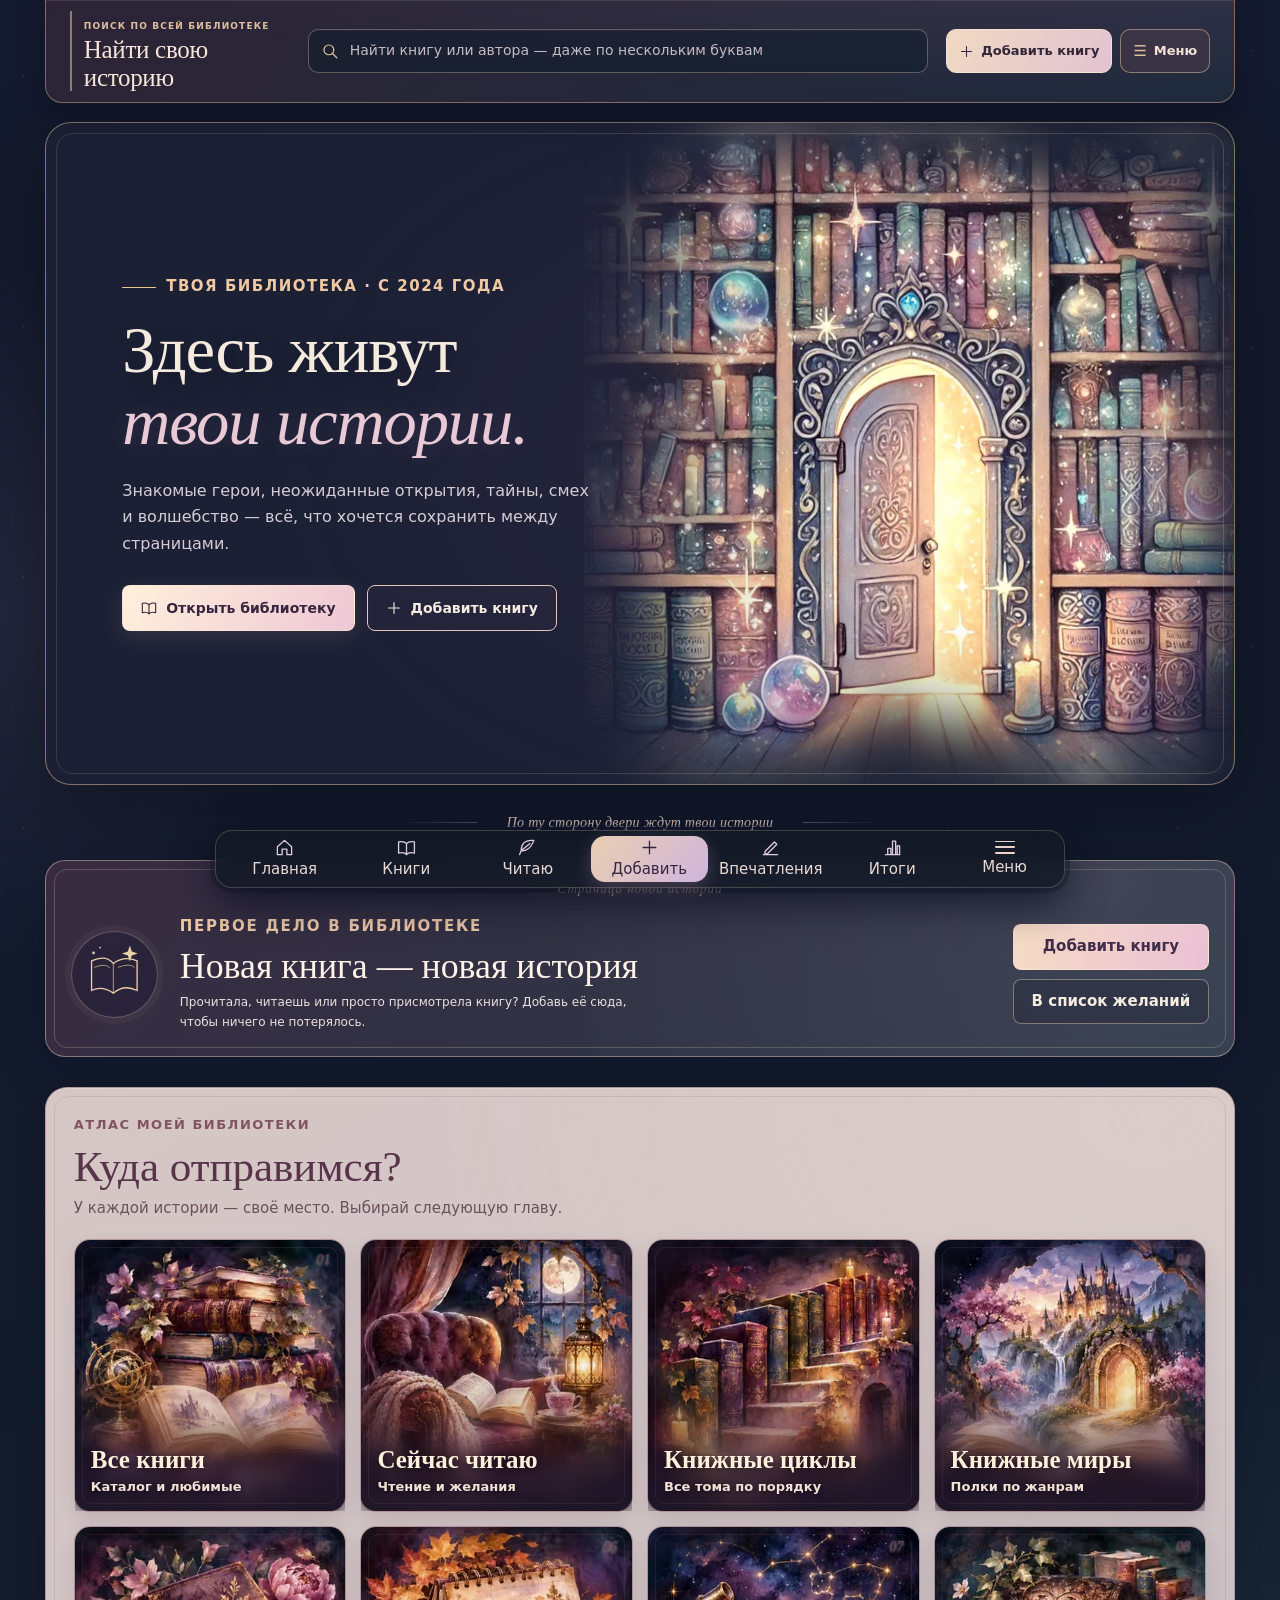
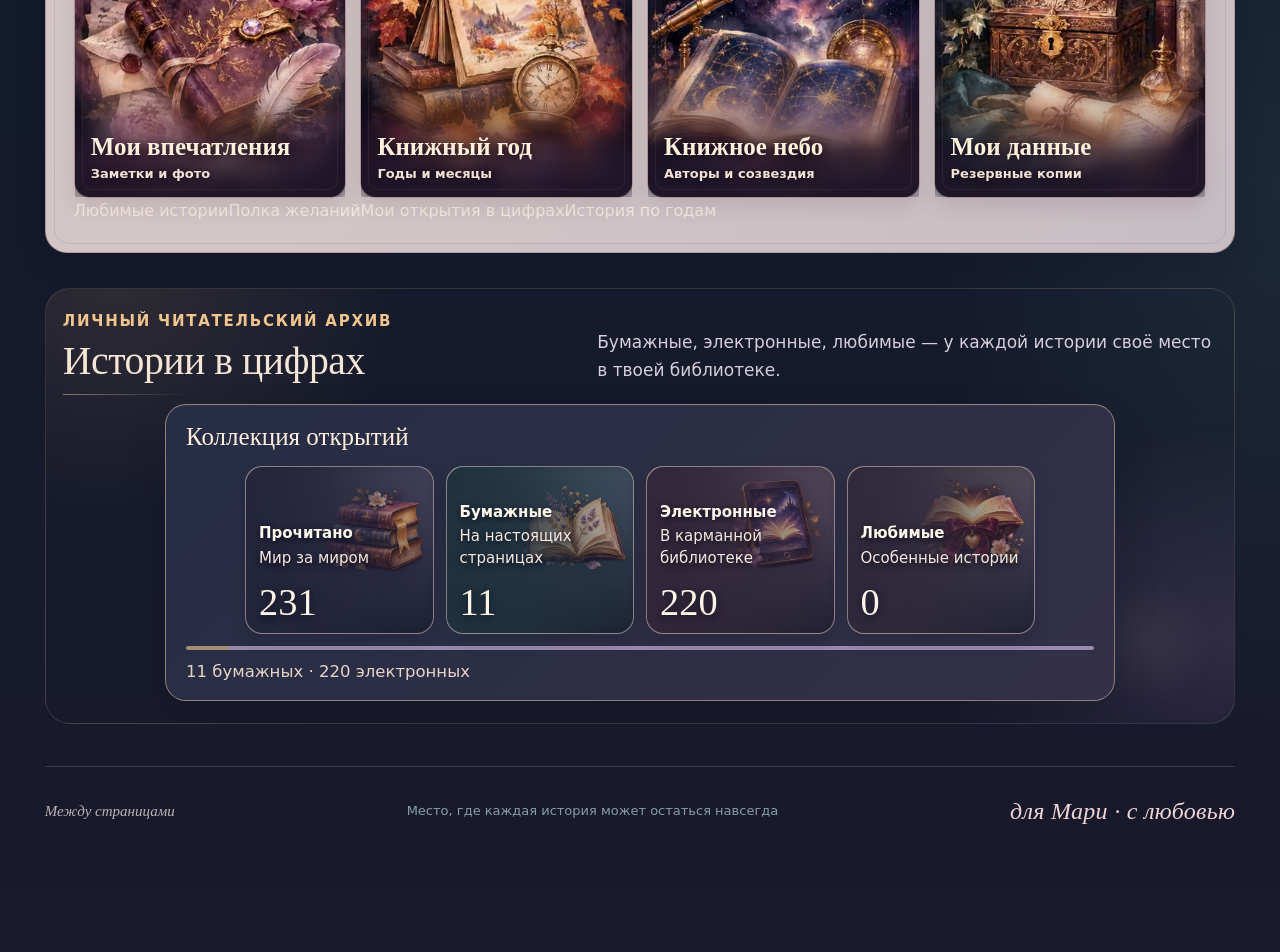
==== index.html @ b2fd06df "Prevent desktop clipping of fox illustration; preserve mobile layout" ====
<!DOCTYPE html>

<html lang="ru">
<head>
<meta charset="utf-8"/><meta content="width=device-width,initial-scale=1,viewport-fit=cover" name="viewport"/><meta content="#111827" name="theme-color"/><meta content="Между страницами — личная книжная библиотека Мари" name="description"/><title>Между страницами · Личная библиотека Мари</title>
<style>
:root{color-scheme:dark;--night:#101725;--night2:#151e2c;--ink:#202d3e;--ink2:#273549;--ink3:#314055;--gold:#d9b78b;--gold-soft:#ab9178;--lav:#dec7df;--rose:#d6afb8;--sage:#b7cec4;--paper:#efe5d9;--paper2:#dcd0c7;--text:#f4eadf;--sub:#c2bec8;--muted:#a3adb9;--edge:rgba(224,203,181,.18);--border:rgba(235,201,159,.29);--display:Georgia,'Times New Roman',serif;--sans:system-ui,-apple-system,'Segoe UI',Arial,sans-serif;--radius:18px}
*{box-sizing:border-box}html{scroll-behavior:smooth}body{margin:0;background:var(--night);color:var(--text);font-family:var(--sans);font-size:14px;line-height:1.5;-webkit-font-smoothing:antialiased}body:before{content:'';position:fixed;inset:0;z-index:-1;pointer-events:none;background:radial-gradient(ellipse 75% 35% at 90% 0%,rgba(126,105,141,.16),transparent 85%),radial-gradient(ellipse 45% 40% at 0% 65%,rgba(74,118,119,.095),transparent 75%);opacity:.9}button,input,select,textarea{font:inherit}button{cursor:pointer}button:disabled{cursor:not-allowed;opacity:.45}a{color:inherit;text-decoration:none}a:focus-visible,button:focus-visible,input:focus-visible,textarea:focus-visible,select:focus-visible{outline:2px solid #eed3a7;outline-offset:3px}h1,h2,h3,p{margin:0}img{max-width:100%}svg{display:block}main,section{scroll-margin-top:24px} .hidden,[hidden]{display:none!important} .sr-only{position:absolute;width:1px;height:1px;padding:0;margin:-1px;overflow:hidden;clip:rect(0,0,0,0);white-space:nowrap;border:0}
.icon{width:19px;height:19px;fill:none;stroke:currentColor;stroke-width:1.65;stroke-linecap:round;stroke-linejoin:round;flex:none}.icon.sm{width:16px;height:16px}.icon.big{width:25px;height:25px}
.site-layout{display:grid;grid-template-columns:244px minmax(0,1fr);max-width:1850px;min-height:100vh;margin:0 auto}.sidebar{height:100vh;position:sticky;top:0;background:linear-gradient(180deg,#121a29,#101a27 72%,#172634);padding:27px 18px 22px;border-right:1px solid rgba(223,191,146,.16);display:flex;flex-direction:column;z-index:10}.brand{display:flex;align-items:center;gap:12px;margin:4px 3px 32px}.brand-seal{width:51px;height:51px;border:1px solid #c5a77e;border-radius:50%;display:grid;place-items:center;box-shadow:0 0 0 5px rgba(216,181,143,.055),0 0 22px rgba(216,181,143,.07);color:#e1c597;font:28px var(--display);flex:none}.brand strong{font:normal 21px/1.05 var(--display);display:block;color:var(--paper)}.brand small{display:block;letter-spacing:2px;font-size:9px;color:var(--gold);text-transform:uppercase;margin-top:6px}.side-small{color:#8f9cab;font-size:9px;letter-spacing:2px;text-transform:uppercase;margin:0 13px 12px}.side-menu{display:grid;gap:5px}.side-menu a,.side-menu button{display:flex;align-items:center;gap:13px;padding:12px 12px;border-radius:10px;color:#b9c3cf;font-size:12px;background:transparent;border:1px solid transparent;text-align:left;width:100%;transition:background .18s}.side-menu a:hover,.side-menu button:hover{color:var(--text);background:rgba(224,195,154,.06)}.side-menu a.active{color:#e4c8df;background:rgba(207,175,211,.105);border-color:rgba(213,188,206,.18);box-shadow:inset 2px 0 0 #d9b2db}.side-menu .icon{width:17px;height:17px}.side-line{height:1px;background:var(--edge);margin:18px 11px}.side-vignette{margin-top:auto;position:relative;padding:20px 15px 22px;border:1px solid rgba(218,188,154,.27);border-radius:12px;background:radial-gradient(circle at 90% 5%,rgba(158,124,183,.13),transparent 64%),rgba(210,177,151,.035)}.side-vignette:before{content:'✦  ·  ✧';position:absolute;top:10px;right:15px;color:var(--gold-soft);font-size:11px}.side-vignette p{font:italic 18px/1.45 var(--display);margin:30px 0 10px;color:#ebdbc8}.side-vignette small{font-size:10px;color:#adb8c5}.side-foot{text-align:center;color:#7e91a5;font-size:9px;margin-top:16px}
.page{min-width:0;width:100%;max-width:1630px;margin:0 auto;padding:0 clamp(22px,3.4vw,58px) 85px}.topline{min-height:80px;display:flex;align-items:center;justify-content:space-between;gap:14px}.topline-left{font:italic 13px var(--display);color:#cbbdca}.topline-left span{color:var(--gold);margin:0 10px}.topline-right{display:flex;align-items:center;gap:12px}.top-label{border:1px solid var(--border);border-radius:99px;padding:8px 14px;color:#d5bd9f;font-size:10px;letter-spacing:.2px}.round-mark{width:37px;height:37px;border-radius:50%;display:grid;place-items:center;border:1px solid var(--gold-soft);color:var(--paper);background:linear-gradient(120deg,#4d4964,#40556a);font:20px var(--display)}
/* Hero: the illustrated door is the centerpiece of an old book frontispiece */
.hero{min-height:548px;position:relative;isolation:isolate;overflow:hidden;border-radius:14px;background:radial-gradient(ellipse at 85% 45%,#41374b 0,transparent 48%),linear-gradient(120deg,#1c2a3a 0%,#1d2837 54%,#2c2b3d 100%);border:1px solid rgba(220,183,140,.54);box-shadow:0 32px 76px rgba(0,0,0,.22)}.hero:before{content:'';position:absolute;inset:10px;border:1px solid rgba(232,204,171,.19);border-radius:7px;pointer-events:none;z-index:5}.hero:after{content:'';position:absolute;inset:0;opacity:.38;pointer-events:none;z-index:2;background-image:radial-gradient(circle at 10% 20%,#f5cfa2 1px,transparent 1.7px),radial-gradient(circle at 60% 65%,#e4d0f3 .8px,transparent 1.7px),radial-gradient(circle at 90% 11%,#dfbd88 1px,transparent 2px);background-size:271px 230px,345px 260px,239px 210px}.hero-art{position:absolute;z-index:1;right:-4%;top:-7%;height:118%;width:66%;object-fit:contain;object-position:center;filter:saturate(.76) contrast(1.04) brightness(.84);-webkit-mask-image:linear-gradient(90deg,transparent,rgba(0,0,0,.18) 12%,#000 40%),linear-gradient(0deg,transparent 0%,#000 13%,#000 92%,transparent 100%);mask-image:radial-gradient(ellipse 70% 72% at 58% 50%,#000 49%,rgba(0,0,0,.86) 71%,transparent 98%)}.hero-shade{position:absolute;z-index:1;inset:0;background:linear-gradient(90deg,#1d2939 0%,rgba(27,37,52,.98) 33%,rgba(25,34,50,.60) 54%,rgba(22,27,41,.02) 84%);pointer-events:none}.hero-corner{position:absolute;z-index:6;color:#d4b88e;font:23px var(--display)}.hero-corner.lt{left:20px;top:19px}.hero-corner.lb{left:21px;bottom:18px}.hero-corner.rt{right:21px;top:18px}.hero-corner.rb{right:21px;bottom:18px}.hero-copy{position:relative;z-index:4;width:min(58%,640px);padding:clamp(60px,6vw,94px) 18px 64px clamp(36px,5vw,81px)}.overline{display:flex;align-items:center;gap:10px;color:#e1c19a;font-size:10px;text-transform:uppercase;letter-spacing:2.1px;font-weight:650}.overline:before{content:'';height:1px;width:34px;background:var(--gold)}.hero h1{font:normal clamp(49px,5.3vw,81px)/1.05 var(--display);letter-spacing:-2px;color:#f5eade;margin:25px 0}.hero h1 em{font-style:italic;color:#ebd0dd}.hero p{font:normal 14px/1.83 var(--sans);color:#d3cdd0;max-width:465px;margin-bottom:28px}.hero-actions{display:flex;gap:10px;align-items:center;flex-wrap:wrap}.btn{border:1px solid transparent;border-radius:8px;padding:12px 18px;display:inline-flex;align-items:center;justify-content:center;gap:9px;min-height:44px;font-size:12px;font-weight:650;transition:transform .18s,background .18s;white-space:nowrap}.btn:hover{transform:translateY(-2px)}.btn.primary{color:#2a2631;background:linear-gradient(130deg,#f1e0d2,#dfc3d6);border-color:rgba(255,233,214,.5)}.btn.ghost{color:var(--paper);border-color:rgba(235,208,179,.38);background:rgba(5,13,27,.1)}.btn.tonal{color:#e6d2e6;background:#3b354c;border-color:rgba(232,203,226,.16)}.btn.small{min-height:36px;padding:8px 12px;font-size:11px}.hero-caption{position:absolute;z-index:4;bottom:34px;right:36px;color:#f4d8b9;text-shadow:0 1px 5px #0f1325;font:italic 13px var(--display);letter-spacing:.2px;display:flex;align-items:center;gap:10px}.hero-caption:before,.hero-caption:after{content:'✧';font-size:14px;color:#f0c98e}
/* chapters */
.chapter-thread{display:flex;align-items:center;justify-content:center;gap:15px;color:#bda8ac;font:italic 13px var(--display);margin:31px 0 29px;letter-spacing:.25px}.chapter-thread:before,.chapter-thread:after{content:'';height:1px;max-width:160px;flex:1;background:linear-gradient(90deg,transparent,rgba(223,188,153,.44))}.chapter-thread:after{transform:rotate(180deg)}.chapter-thread b{font:normal 13px var(--display);color:#d6b686}
.search-wrap{position:relative;z-index:8}.search-shell{display:flex;align-items:center;gap:13px;min-height:67px;padding:0 20px;background:linear-gradient(140deg,#263448,#1e2b3c);border:1px solid rgba(226,193,160,.29);border-radius:12px;box-shadow:inset 0 1px rgba(244,225,208,.045),0 11px 32px rgba(4,10,18,.11)}.search-shell .icon{color:#dfc3d7;width:22px;height:22px}.search-shell input{flex:1;min-width:0;border:0;outline:0;background:none;color:var(--text);font-size:14px}.search-shell input::placeholder{color:#b1bac6}.search-shell kbd{font:10px var(--sans);padding:5px 9px;border:1px solid rgba(222,206,191,.22);color:#bbaebd;border-radius:6px}.search-results{display:none;position:absolute;left:0;right:0;top:calc(100% + 7px);padding:11px;background:#293648;border:1px solid #786d78;border-radius:12px;box-shadow:0 20px 45px #060c17aa;max-height:335px;overflow:auto}.search-results.show{display:block}.search-line{border:0;background:none;width:100%;padding:12px;text-align:left;display:flex;align-items:center;gap:12px;color:var(--text);border-radius:8px}.search-line:hover{background:#3c495a}.search-line strong{font-size:13px}.search-line small{font-size:11px;color:#b6bfce}.search-foot{display:flex;flex-wrap:wrap;gap:5px;margin:5px;border-top:1px solid var(--edge);padding-top:10px}.search-foot button{border:0;background:rgba(223,193,219,.10);color:#e5cbde;border-radius:8px;padding:9px 13px;font-size:12px}
.section{margin-top:61px}.section-head{display:flex;justify-content:space-between;align-items:end;gap:18px;margin-bottom:22px}.kicker{font-size:10px;letter-spacing:2.0px;color:#d7b991;text-transform:uppercase;font-weight:650;margin-bottom:8px}.section-title{font:normal clamp(29px,3vw,42px)/1.1 var(--display);letter-spacing:-.35px;color:var(--paper)}.section-description{font-size:12px;line-height:1.65;color:#aebcca;max-width:380px}.mini-link{display:inline-flex;align-items:center;gap:7px;background:transparent;border:0;color:#dcc1dc;font-size:12px;padding:6px;text-decoration:underline;text-underline-offset:5px;text-decoration-color:rgba(219,186,209,.3)}
/* linked worlds as premium illustrated shelf cards */
.world-grid{display:grid;grid-template-columns:repeat(4,minmax(0,1fr));gap:13px}.world{position:relative;isolation:isolate;text-align:left;min-height:235px;border-radius:9px;padding:18px 18px 20px;overflow:hidden;border:1px solid rgba(231,207,185,.32);color:var(--paper);background:var(--ink2);transition:transform .2s,border-color .2s}.world:hover{transform:translateY(-5px);border-color:rgba(245,215,179,.65)}.world:before{content:'';position:absolute;inset:7px;border:1px solid rgba(241,214,182,.19);border-radius:5px;pointer-events:none}.world:after{content:'';position:absolute;inset:0;z-index:-1;background:radial-gradient(ellipse at 65% 5%,rgba(241,213,199,.12),transparent 61%),radial-gradient(ellipse at 90% 105%,rgba(4,13,29,.56),transparent 72%)}.world.school{background:linear-gradient(150deg,#5a4c62,#3d485c)}.world.mystery{background:linear-gradient(150deg,#30495a,#253648)}.world.adventure{background:linear-gradient(150deg,#365b58,#294847)}.world.fantasy{background:linear-gradient(150deg,#57445f,#41405a)}.world-number{font:italic 13px var(--display);color:#e6cda8}.world-engraving{position:absolute;right:16px;top:40px;color:rgba(240,218,195,.33);width:93px;height:111px}.world-engraving svg{width:100%;height:100%;stroke:currentColor;fill:none;stroke-width:1.2;stroke-linecap:round}.world-text{position:absolute;left:19px;right:17px;bottom:20px}.world-text small{font-size:9px;color:#d6cabd;letter-spacing:1.1px;text-transform:uppercase}.world-text h3{font:normal 24px/1.06 var(--display);margin:8px 0 8px}.world-text p{font-size:11px;color:#e1d6d1;line-height:1.45}
/* Reading + library loans */
.read-grid{display:grid;grid-template-columns:minmax(0,1.2fr) minmax(310px,.8fr);gap:18px;align-items:stretch}.ornate-panel{background:linear-gradient(145deg,#202f40,#1c293a);border:1px solid rgba(220,193,159,.29);border-radius:13px;position:relative;overflow:hidden}.ornate-panel:before{content:'';position:absolute;inset:9px;border:1px solid rgba(231,206,177,.10);border-radius:7px;pointer-events:none}.read-panel{min-height:326px;padding:29px;display:flex;flex-direction:column}.panel-heading{position:relative;z-index:1;font:normal 26px var(--display)}.subline{font-size:11px;color:#aab9c9;margin-top:6px}.current-card{display:flex;gap:23px;align-items:center;margin-top:25px;min-height:185px;position:relative;z-index:1}.current-card .cover{width:132px;height:191px}.current-info{flex:1;min-width:0}.current-info .label{color:var(--gold);font-size:10px;letter-spacing:1.2px;text-transform:uppercase}.current-info h3{font:normal 29px/1.14 var(--display);margin:9px 0 7px}.current-info .author{color:#b7c1cc;font-size:12px}.current-info .quote{font:italic 14px/1.4 var(--display);color:#dcc6d1;margin:19px 0}.status-chips{display:flex;gap:8px;flex-wrap:wrap;margin:12px 0}.chip{font-size:10px;padding:6px 9px;border:1px solid rgba(226,210,197,.18);border-radius:40px;color:#c9d0dc}.current-bottom{display:flex;gap:9px;flex-wrap:wrap;margin-top:15px}.loan-panel{padding:28px 23px 20px}.loans-inner{display:grid;gap:11px;margin:20px 0 15px}.loan{border:1px solid rgba(226,208,181,.15);border-radius:9px;padding:11px 12px;display:flex;gap:10px;align-items:center;background:#16243795}.loan .cover{width:42px;height:61px;min-width:42px}.loan-info{flex:1;min-width:0}.loan-info strong{display:block;font-size:12px;white-space:nowrap;overflow:hidden;text-overflow:ellipsis}.loan-info small{display:block;font-size:10px;color:#aeb9c9;margin-top:2px}.loan-info .due{color:#e7c19c;margin-top:7px;font-size:10px}.loan-info .due.urgent{color:#ffb8ac}.loan-empty{color:#bdc5ce;font-size:12px;padding:18px 0}.loan-actions{display:flex;gap:8px;flex-wrap:wrap}.hint{font-size:10px;color:#9eabb7;margin-top:9px;line-height:1.5}
/* Bookshelf */
.shelf-tools{display:flex;align-items:center;justify-content:space-between;gap:10px;margin:19px 0;flex-wrap:wrap}.filters{display:flex;align-items:center;gap:7px;flex-wrap:wrap}.filter{display:inline-flex;gap:6px;align-items:center;border:1px solid rgba(218,197,184,.19);background:#273549;color:#c6c5d1;border-radius:90px;min-height:34px;padding:8px 15px;font-size:11px}.filter.active{background:#ead8db;color:#2d2b3d;border-color:#ead8db;font-weight:700}.sort-select{border:1px solid rgba(218,197,184,.19);background:#273549;color:var(--text);border-radius:7px;padding:9px 11px;font-size:11px}.book-grid{display:grid;grid-template-columns:repeat(5,minmax(0,1fr));gap:15px;padding:0 0 21px;position:relative}.book-grid:after{content:'';position:absolute;bottom:8px;left:6px;right:6px;height:8px;border-radius:2px;background:linear-gradient(180deg,#766353,#3d3640);box-shadow:0 10px 15px #050b1766;opacity:.65}.book{position:relative;min-width:0;padding:17px 12px 16px;border-radius:9px;border:1px solid rgba(220,198,169,.20);background:linear-gradient(160deg,#233145,#1b2a3b);display:flex;flex-direction:column}.book-figure{display:flex;justify-content:center;position:relative;margin-bottom:15px}.book-figure button.book-open{background:none;border:0;padding:0;display:block}.cover{height:171px;width:116px;min-width:0;flex-shrink:0;display:flex;flex-direction:column;justify-content:space-between;text-align:center;align-items:center;position:relative;padding:14px 13px 13px;overflow:hidden;isolation:isolate;border-radius:3px 8px 6px 3px;color:#fff1dc;box-shadow:7px 10px 13px #030a15aa,inset 5px 0 3px #fff2,inset -11px 0 15px #0003;border:1px solid #f0dac144}.cover:before{content:'';position:absolute;inset:9px;border:1px solid rgba(246,224,177,.38);z-index:-1;border-radius:2px}.cover:after{content:'';position:absolute;inset:0 0 0 10px;border-left:1px solid rgba(244,223,188,.29);z-index:-1}.cover.sage{background:linear-gradient(150deg,#43645b,#7b9892,#34555b)}.cover.violet{background:linear-gradient(155deg,#575471,#907d9c,#434964)}.cover.rose{background:linear-gradient(150deg,#714e62,#b18a83,#67566d)}.cover.blue{background:linear-gradient(155deg,#36556d,#658ba6,#343e65)}.cover.gold{background:linear-gradient(150deg,#6c6058,#b79a79,#65536a)}.cover.teal{background:linear-gradient(155deg,#28636a,#66949a,#365067)}.cover.ash{background:linear-gradient(155deg,#4c5665,#86909d,#48465f)}.cover .cover-author{font:8px/1.25 var(--sans);text-transform:uppercase;letter-spacing:.5px;opacity:.86;word-break:break-word}.cover .cover-sym{font:37px/1 var(--display);text-shadow:0 0 10px #fbeac940}.cover .cover-title{font:normal 13px/1.08 var(--display);word-break:break-word;max-height:52px;overflow:hidden}.book-title{border:0;background:none;padding:0;text-align:left;font:normal 15px/1.23 var(--display);color:var(--paper);min-height:37px;display:block;cursor:pointer}.book-author{color:#aebcca;font-size:11px;line-height:1.35;margin:4px 0 13px;min-height:29px}.book-bottom{margin-top:auto;display:flex;gap:6px;align-items:center;justify-content:space-between}.book-tag{font-size:9px;color:#d9c4bc;background:rgba(232,202,184,.07);border-radius:6px;padding:5px 7px}.heart{width:32px;height:32px;position:absolute;top:-5px;right:1px;border-radius:50%;border:1px solid rgba(242,206,210,.25);background:#1d2c40d9;color:#bcb7c5;display:grid;place-items:center}.heart.on{color:#e6aebd;background:#413545}.heart.on svg{fill:currentColor}.book-empty{border:1px dashed rgba(220,190,166,.29);background:#1b293c;padding:24px;border-radius:12px;text-align:center;color:#bcc6d1}.book-empty h3{font:normal 25px var(--display);margin-bottom:9px}
/* keepsake page: illustration always on warm paper for cohesion */
.keepers{display:grid;grid-template-columns:minmax(0,1.4fr) minmax(260px,.85fr);gap:18px}.memory-page{min-height:360px;display:grid;grid-template-columns:minmax(0,1fr) minmax(180px,.8fr);position:relative;overflow:hidden;padding:37px 18px 33px 38px;background:linear-gradient(135deg,#f1e9df,#e9dde1);color:#3c4258;border:1px solid #e8d1c5;border-radius:12px;align-items:center}.memory-page:before{content:'';position:absolute;inset:9px;border:1px solid rgba(123,103,107,.21);border-radius:5px;pointer-events:none}.memory-page:after{content:'❦';position:absolute;right:17px;top:9px;font:31px var(--display);color:#947d8f}.memory-copy{position:relative;z-index:1}.memory-page .kicker{color:#9d7e80}.memory-page h2{font:normal clamp(27px,2.5vw,38px)/1.1 var(--display);margin:9px 0 20px}.memory-page blockquote{font:italic 22px/1.4 var(--display);margin:0 0 17px;color:#60516b}.memory-page p{font-size:12px;line-height:1.67;color:#5c6274;max-width:345px;margin-bottom:22px}.memory-img{width:100%;max-width:390px;position:relative;filter:saturate(.93);mix-blend-mode:multiply;-webkit-mask-image:radial-gradient(ellipse at 50% 53%,black 57%,transparent 79%);mask-image:radial-gradient(ellipse at 50% 53%,black 57%,transparent 79%)}.paper-btn{color:#67536b;border:0;border-bottom:1px solid rgba(119,87,117,.55);background:none;font-weight:650;font-size:12px;padding:0 0 5px}.star-map{position:relative;isolation:isolate;overflow:hidden;border-radius:12px;border:1px solid rgba(229,191,146,.31);background:radial-gradient(ellipse at 58% 55%,rgba(115,98,159,.23),transparent 62%),linear-gradient(150deg,#28314c,#18253a);padding:31px 27px;min-height:360px}.star-map:before{content:'';inset:9px;border:1px solid rgba(223,195,160,.14);position:absolute;pointer-events:none;border-radius:6px}.star-map h2{font:normal 28px/1.1 var(--display);max-width:180px;margin-bottom:13px}.star-map p{color:#bac4d3;font-size:12px;line-height:1.65;max-width:175px}.star-map button{margin-top:15px}.constellation-svg{position:absolute;right:-16px;bottom:-24px;width:91%;height:83%;opacity:.92;z-index:-1}.constellation-svg path{fill:none;stroke:#d9c6b8;stroke-width:.7;opacity:.55}.constellation-svg circle{fill:#e9d3bb;filter:drop-shadow(0 0 4px #f9d2ab)}
/* Favorite collections */
.loved{display:grid;grid-template-columns:1fr 1fr;gap:18px}.loved-card,.random-card{min-height:185px;padding:31px;position:relative;overflow:hidden;border:1px solid rgba(225,196,162,.26);border-radius:12px;background:linear-gradient(120deg,#2d3045,#253348)}.loved-card:after{content:'♡';font:190px/.8 var(--display);position:absolute;right:15px;top:0;color:rgba(219,175,190,.11);pointer-events:none}.random-card{background:linear-gradient(120deg,#253d43,#263149)}.random-card:after{content:'✧';font:165px var(--display);position:absolute;top:-37px;right:28px;color:rgba(208,190,150,.11);pointer-events:none}.loved h3{font:normal 27px var(--display);margin:9px 0}.loved p{font-size:12px;color:#b7c4d1;max-width:320px;line-height:1.7;margin:0 0 20px;position:relative;z-index:1}.loved button{position:relative;z-index:2}
/* Timeline and statistics */
.history-grid{display:grid;grid-template-columns:minmax(0,1.18fr) minmax(320px,.82fr);gap:18px}.timeline,.stats-panel{padding:27px;background:linear-gradient(145deg,#1e2d40,#1b2939);border-radius:12px;border:1px solid var(--edge);position:relative}.timeline:before,.stats-panel:before{content:'';position:absolute;inset:9px;border:1px solid rgba(223,204,179,.085);border-radius:6px;pointer-events:none}.timeline h3,.stats-panel h3{font:normal 25px var(--display);margin-bottom:18px}.history-items{display:grid;gap:15px;padding:0 4px 2px 16px;border-left:1px solid rgba(222,186,153,.31);margin-left:8px}.history-item{position:relative;display:flex;justify-content:space-between;align-items:center;gap:10px}.history-item:before{content:'';position:absolute;left:-22px;top:9px;height:11px;width:11px;border-radius:50%;border:2px solid var(--gold);background:#243348}.history-item strong{font-size:12px;font-weight:600}.history-item small{color:#aab7c5;font-size:11px}.history-item .year-count{font:italic 19px var(--display);color:#dbc8da}.stat-bubbles{display:grid;grid-template-columns:repeat(2,minmax(0,1fr));gap:9px}.stat-item{border-radius:9px;background:rgba(197,187,189,.045);border:1px solid rgba(222,192,178,.13);padding:14px;min-height:95px}.stat-item span{display:block;color:#bac5d2;font-size:11px;line-height:1.3}.stat-item strong{display:block;color:var(--paper);font:normal 31px var(--display);margin:6px 0}.stack{display:flex;height:10px;overflow:hidden;border-radius:10px;background:#334255;margin:19px 0 9px}.stack .paper{background:#d8b88c}.stack .digital{background:#c7b0da}.stat-desc{color:#aab6c3;font-size:11px;line-height:1.65}.exclude-note{margin-top:16px;display:flex;align-items:start;gap:10px;color:#b4bdc6;font-size:11px;line-height:1.55}
/* year-end and safety */
.year-banner{display:flex;justify-content:space-between;align-items:center;gap:25px;position:relative;overflow:hidden;border:1px solid rgba(220,195,163,.27);border-radius:12px;background:linear-gradient(115deg,#3a3853,#223a46);min-height:190px;padding:30px 40px}.year-banner:before{content:'✦    ✧   ✦';font:100px var(--display);position:absolute;right:20px;top:10px;color:rgba(237,206,169,.095);white-space:nowrap}.year-banner h2{font:normal 34px var(--display);margin:7px 0 10px}.year-banner p{font-size:12px;line-height:1.7;max-width:480px;color:#cdd1d7}.year-banner .btn{flex:none;z-index:1}.safety-bar{display:flex;align-items:center;justify-content:space-between;gap:16px;flex-wrap:wrap;margin-top:50px;padding:23px 26px;border-radius:11px;border:1px solid rgba(220,197,169,.22);background:#1c2938}.safety-bar h3{font:normal 21px var(--display);margin-bottom:5px}.safety-bar p{font-size:11px;color:#adb7c4;max-width:530px;line-height:1.6}.safety-actions{display:flex;gap:8px;flex-wrap:wrap}.foot{display:flex;align-items:center;justify-content:space-between;gap:10px;color:#899cab;margin-top:26px;font-size:10px}.foot span{font:italic 15px var(--display);color:#bdb0b4}
/* Modal and alerts */
.modal-screen{position:fixed;z-index:200;inset:0;background:rgba(6,10,18,.78);backdrop-filter:blur(9px);display:none;place-items:center;padding:20px}.modal-screen.open{display:grid}.modal{width:min(100%,640px);max-height:min(90vh,900px);overflow:auto;background:#1c2b3b;border-radius:15px;border:1px solid rgba(219,184,161,.47);box-shadow:0 30px 80px #000a;padding:26px;position:relative}.modal:before{content:'';position:absolute;inset:7px;border:1px solid rgba(227,200,170,.09);pointer-events:none;border-radius:10px}.modal-head{display:flex;justify-content:space-between;align-items:start;gap:12px;margin-bottom:19px}.modal-head h2{font:normal 29px/1.16 var(--display)}.close{background:transparent;color:var(--text);border:1px solid var(--edge);border-radius:50%;width:34px;height:34px;display:grid;place-items:center;flex:none}.fields{display:grid;grid-template-columns:1fr 1fr;gap:14px}.field{display:flex;flex-direction:column;gap:7px;min-width:0}.field.wide{grid-column:1/-1}.field label{color:#d7c8cd;font-size:11px;font-weight:650}.field input,.field select,.field textarea{width:100%;min-width:0;color:var(--text);background:#101e2e;border:1px solid rgba(227,209,186,.24);border-radius:8px;padding:11px 12px;font-size:13px;outline:none}.field textarea{min-height:105px;resize:vertical}.field input::placeholder,.field textarea::placeholder{color:#91a0b1}.field select option{background:#1c2b3b}.field input:focus,.field textarea:focus,.field select:focus{border-color:#e5c9aa}.checkline{display:flex;gap:10px;align-items:center;color:#e2d3d2;font-size:12px}.checkline input{accent-color:#d8bed7;width:16px;height:16px}.modal-actions{margin-top:22px;display:flex;flex-wrap:wrap;align-items:center;justify-content:flex-end;gap:8px}.modal-note{margin-top:10px;color:#9eaebc;font-size:11px;line-height:1.55}.detail-head{display:flex;gap:20px;align-items:center;margin:10px 0 20px}.detail-head .cover{width:112px;height:160px}.detail-head h2{font:normal 30px/1.15 var(--display)}.detail-head p{color:#bac5d0;font-size:12px;margin-top:8px}.detail-block{border-top:1px solid var(--edge);padding:16px 0}.detail-block h3{font:normal 20px var(--display);margin-bottom:12px}.note-entry{padding:12px;border:1px solid var(--edge);border-radius:8px;margin-bottom:10px}.note-entry time{display:block;color:#d8b58b;font-size:10px;margin-bottom:6px}.note-entry p{white-space:pre-wrap;color:#ebdddf;font-size:13px;line-height:1.62}.note-entry img{display:block;max-height:280px;width:auto;max-width:100%;object-fit:contain;border-radius:6px;margin-top:12px}.file-drop{padding:12px;border:1px dashed rgba(213,182,161,.4);border-radius:8px;background:#182638}.detail-controls{display:flex;gap:8px;flex-wrap:wrap}.detail-controls .btn{font-size:11px}.loan-form{margin-top:9px;padding:14px;border:1px solid var(--edge);border-radius:8px;background:#172638}.demo-ribbon{font-size:11px;color:#c3a9b6;background:#392e41;border:1px solid rgba(234,199,208,.2);border-radius:8px;padding:10px 12px;margin:12px 0}.toast{position:fixed;z-index:300;bottom:26px;right:26px;background:#304354;border:1px solid #9e9386;border-radius:10px;max-width:min(420px,calc(100vw - 36px));padding:14px 19px;box-shadow:0 20px 40px #070e1a99;color:#fff5e8;font-size:13px;display:none}.toast.show{display:block}.mobilebar{display:none}
@media(min-width:1600px){.hero{min-height:598px}.hero-art{right:-2%;width:62%}.world{min-height:255px}}
@media(max-width:1300px){.site-layout{grid-template-columns:216px minmax(0,1fr)}.page{padding-left:28px;padding-right:28px}.hero{min-height:475px}.hero-copy{padding-left:44px}.hero h1{font-size:clamp(48px,5vw,66px)}.world-text h3{font-size:21px}.world{min-height:215px}.read-grid{grid-template-columns:minmax(0,1fr) minmax(290px,.82fr)}.book-grid{grid-template-columns:repeat(4,minmax(0,1fr))}.keepers{grid-template-columns:1.15fr .85fr}.memory-page{padding-left:27px;grid-template-columns:1.1fr .75fr}}
@media(max-width:1020px){.site-layout{grid-template-columns:1fr}.sidebar{display:none}.page{max-width:850px}.hero-copy{width:59%}.hero-art{width:72%;right:-10%}.world-grid{grid-template-columns:repeat(2,minmax(0,1fr))}.world{min-height:220px}.read-grid,.history-grid,.keepers{grid-template-columns:1fr}.book-grid{grid-template-columns:repeat(4,minmax(0,1fr))}.star-map{min-height:295px}.constellation-svg{width:55%;height:130%;bottom:-32%}.mobilebar{position:fixed;bottom:0;left:0;right:0;z-index:90;display:flex;align-items:center;justify-content:space-around;min-height:68px;padding-bottom:env(safe-area-inset-bottom);background:#101b2beb;backdrop-filter:blur(20px);border-top:1px solid rgba(231,199,157,.29)}.mobilebar a,.mobilebar button{display:grid;place-items:center;gap:4px;color:#c0c2cf;font-size:9px;border:0;background:none;min-width:51px}.mobilebar .icon{width:20px;height:20px}.mobilebar .add{height:49px;width:49px;border-radius:50%;background:#dfc7d8;color:#1e2a38;box-shadow:0 3px 19px rgba(212,177,210,.22);margin-top:-28px}.page{padding-bottom:120px}.toast{bottom:85px}}
@media(max-width:680px){.page{padding:0 13px 110px}.topline{min-height:64px}.topline-left{font-size:11px}.top-label{font-size:9px;padding:7px 9px}.round-mark{width:32px;height:32px;font-size:18px}.hero{min-height:685px;border-radius:10px;background:radial-gradient(ellipse at 50% 74%,rgba(121,91,131,.18),transparent 64%),linear-gradient(160deg,#1e2939,#22283c)}.hero:before{inset:7px}.hero-copy{padding:31px 23px 15px;width:100%}.hero h1{font-size:clamp(42px,10vw,61px);margin:21px 0 17px;letter-spacing:-1.2px;max-width:520px}.hero p{font-size:12px;max-width:450px;line-height:1.73;margin-bottom:19px}.hero .overline{font-size:8.5px;letter-spacing:1.5px}.hero-actions{gap:8px}.hero-actions .btn{padding:10px 12px;font-size:11px;min-height:43px}.hero-art{width:98%;height:370px;right:0;top:auto;bottom:-18px;object-fit:contain;opacity:.9;-webkit-mask-image:radial-gradient(ellipse at 51% 52%,#000 43%,transparent 76%);mask-image:radial-gradient(ellipse at 51% 52%,#000 43%,transparent 76%)}.hero-shade{background:linear-gradient(180deg,rgba(28,39,55,.55) 0%,transparent 52%)}.hero-caption{bottom:22px;right:0;left:0;justify-content:center;font-size:12px}.chapter-thread{font-size:11px;margin:24px 0}.chapter-thread:before,.chapter-thread:after{min-width:12px}.search-shell{min-height:57px;padding:0 13px}.search-shell input{font-size:12px}.search-shell kbd{display:none}.section{margin-top:47px}.section-head{display:block;margin-bottom:15px}.section-description{margin-top:8px}.section-title{font-size:30px}.world-grid{gap:10px}.world{min-height:177px;padding:15px}.world-text{bottom:15px;left:15px;right:12px}.world-text h3{font-size:20px}.world-text small{font-size:8px}.world-text p{font-size:9.5px}.world-engraving{width:70px;height:78px;right:10px;top:22px}.read-panel{padding:22px 18px}.read-panel .panel-heading{font-size:24px}.current-card{gap:15px}.current-card .cover{width:106px;height:162px}.current-info h3{font-size:23px}.current-info .quote{font-size:12px;margin:10px 0}.loan-panel{padding:23px 19px}.book-grid{grid-template-columns:repeat(2,minmax(0,1fr));gap:10px}.book{padding:14px 10px 13px}.book-figure{margin-bottom:13px}.cover{width:111px;height:162px}.book-title{font-size:14px}.filter{padding:8px 11px;font-size:10px;min-height:32px}.filters{gap:6px}.sort-select{width:100%;max-width:260px}.memory-page{grid-template-columns:minmax(0,1fr) minmax(118px,.7fr);min-height:315px;padding:23px 7px 22px 20px}.memory-page h2{font-size:25px}.memory-page blockquote{font-size:17px}.memory-page p{font-size:10.5px}.memory-img{min-width:0;width:130%;margin-left:-20%;opacity:.9}.keepers{gap:12px}.star-map{min-height:270px;padding:25px 21px}.star-map h2{font-size:26px}.star-map p{max-width:200px}.loved{grid-template-columns:1fr;gap:12px}.loved-card,.random-card{padding:25px;min-height:162px}.history-grid{gap:12px}.timeline,.stats-panel{padding:23px 18px}.year-banner{display:block;padding:27px 23px;min-height:215px}.year-banner h2{font-size:29px}.year-banner p{margin-bottom:18px}.safety-bar{padding:22px 18px}.foot{display:block;text-align:center;line-height:1.85}.foot span{display:block}.modal-screen{padding:8px;align-items:end}.modal{border-radius:16px 16px 0 0;max-height:94dvh;padding:22px 18px 35px}.fields{gap:12px}.detail-head h2{font-size:25px}}
@media(max-width:385px){.hero{min-height:646px}.hero h1{font-size:40px}.hero-art{height:318px}.hero-caption{font-size:10px}.hero-actions .btn{font-size:10px;padding:10px}.world-text h3{font-size:17px}.world{min-height:162px}.memory-page{grid-template-columns:1fr 100px}.memory-page h2{font-size:23px}.memory-page blockquote{font-size:15px}.memory-page p{font-size:9px}.memory-img{width:145%;margin-left:-45%}.current-card .cover{width:91px;height:148px}.current-info h3{font-size:20px}.topline-left{max-width:175px}}
@media(prefers-reduced-motion:reduce){*,*:before,*:after{scroll-behavior:auto!important;transition:none!important;animation:none!important}}

/* last pages in the keepsake journal */
.notes-section{margin-top:18px}.notes-heading{display:flex;align-items:end;justify-content:space-between;gap:14px;margin-bottom:13px}.notes-heading h3{font:normal 25px var(--display)}.notes-grid{display:grid;grid-template-columns:repeat(3,minmax(0,1fr));gap:12px}.note-preview{min-height:145px;text-align:left;position:relative;display:flex;flex-direction:column;align-items:flex-start;gap:8px;padding:20px 21px;border:1px solid rgba(228,202,180,.18);border-radius:10px;background:linear-gradient(130deg,#263245,#1c293a);color:#eee0db}.note-preview:nth-child(2){background:linear-gradient(130deg,#293a43,#1b2d3b)}.note-preview:nth-child(3){background:linear-gradient(130deg,#353044,#20283c)}.note-preview .note-top{font:italic 11px var(--display);color:#d1b19a}.note-preview strong{font:normal 20px/1.2 var(--display);max-width:100%}.note-preview p{font:italic 13px/1.47 var(--display);color:#c6c6cb;overflow:hidden;display:-webkit-box;-webkit-line-clamp:2;-webkit-box-orient:vertical}.note-preview>span:last-child{margin-top:auto;font-size:10px;color:#c2b9c6}.note-preview:after{content:'✧';position:absolute;right:16px;top:15px;color:rgba(224,187,177,.28);font:28px var(--display)}.notes-placeholder{grid-column:1/-1;min-height:112px;display:flex;gap:12px;align-items:center;justify-content:center;padding:15px 20px;border:1px dashed var(--edge);border-radius:10px;color:#b6bfca;font-size:12px}.monthly-review{margin:22px 0 4px;padding-top:16px;border-top:1px solid var(--edge)}.monthly-review>div:first-child{font-size:10px;text-transform:uppercase;letter-spacing:1.2px;color:#d7bb9c;margin-bottom:11px}.month-grid{display:grid;grid-template-columns:repeat(6,minmax(0,1fr));gap:7px}.month{min-width:0;border-radius:7px;border:1px solid rgba(222,198,177,.12);background:#263548;padding:7px 5px 9px;text-align:center}.month span{display:block;color:#9caebe;font-size:10px}.month strong{display:block;color:#e8d6d6;font:normal 17px var(--display);margin-top:4px}
@media(max-width:680px){.hero-actions{display:grid;grid-template-columns:repeat(2,minmax(0,1fr));width:100%;max-width:335px;align-items:stretch}.hero-actions .btn{min-width:0;white-space:normal;text-align:center;line-height:1.18;padding:10px 8px;min-height:44px;gap:5px}.hero-art{bottom:-25px}.notes-heading{display:block}.notes-heading .mini-link{margin:9px 0 0}.notes-grid{grid-template-columns:1fr}.note-preview{min-height:118px;padding:17px 19px}.month-grid{grid-template-columns:repeat(6,minmax(0,1fr));gap:5px}.month{padding:7px 2px}.month span{font-size:9px}}

/* =============== MARIE'S ENCHANTED LIBRARY / V6 =============== */
:root{--night:#121725;--night2:#171c31;--ink:#223448;--ink2:#2d3d52;--ink3:#405269;--gold:#ebc78d;--gold-soft:#bca189;--lav:#e2c5ea;--rose:#e6aebf;--sage:#a4d2c2;--paper:#f8eadf;--paper2:#eddfd0;--text:#f6ecdf;--sub:#d0c5c8;--muted:#acb9c7;--edge:rgba(232,194,148,.18);--border:rgba(236,204,163,.30)}
html{scroll-padding-top:26px}body{background:radial-gradient(ellipse at 77% 3%,#222440 0%,transparent 37%),radial-gradient(ellipse at 8% 54%,rgba(61,65,111,.14),transparent 34%),#121725;color:#f4e9de}
body:before{background-image:radial-gradient(circle at 10% 30%,rgba(244,210,160,.1) .8px,transparent 1.5px),radial-gradient(circle at 83% 17%,rgba(210,191,231,.1) .8px,transparent 1.6px);background-size:231px 251px,327px 298px}
.site-layout{grid-template-columns:235px minmax(0,1fr)}.sidebar{background:linear-gradient(170deg,#191b30 0%,#152337 53%,#112333 100%);border-right:1px solid rgba(236,193,143,.22)}
.sidebar:after{content:'✧';position:absolute;left:24px;bottom:46%;font:normal 86px Georgia;color:rgba(204,186,234,.05);pointer-events:none}.brand-seal{background:radial-gradient(circle,#614b73 0%,#29374c 65%,#1a2438 100%);box-shadow:0 0 0 5px rgba(232,197,159,.07),0 0 28px rgba(218,177,169,.10)}
.side-menu a.active{color:#f2d5ee;background:linear-gradient(100deg,rgba(181,106,167,.19),rgba(195,153,113,.075));border-color:rgba(239,191,193,.28);box-shadow:inset 2px 0 0 #d7afcb}
.side-vignette{background:linear-gradient(155deg,rgba(84,52,94,.47),rgba(26,51,64,.4));border-color:rgba(229,200,143,.30)}.side-vignette p{color:#fae8d7}.side-foot{font-family:Georgia,serif;font-style:italic;color:#dac1ce}
.page{max-width:1650px}.topline-left{color:#d9cbd7}.top-label{background:rgba(89,68,98,.28);border-color:rgba(235,193,176,.29)}
/* A large painted door, without putting text over the glow */
.hero{min-height:590px;background:linear-gradient(105deg,#21273b 0%,#2b2a46 56%,#382c40 100%);border-radius:18px;border-color:rgba(242,202,149,.54);box-shadow:0 28px 105px rgba(5,8,20,.36),inset 0 0 0 7px rgba(18,22,40,.28)}
.hero:before{inset:13px;border-color:rgba(246,218,180,.27);border-radius:10px}
.hero:after{opacity:.65;background-image:radial-gradient(circle at 10% 20%,rgba(255,222,165,.95) .8px,transparent 2px),radial-gradient(circle at 60% 65%,rgba(238,195,241,.9) .8px,transparent 2px);background-size:201px 247px,315px 250px}
.hero-art{width:69%;right:-2%;height:118%;top:-8%;filter:saturate(1.16) contrast(1.08) brightness(.93);mask-image:radial-gradient(ellipse 76% 77% at 62% 52%,#000 54%,rgba(0,0,0,.8) 72%,transparent 100%)}
.hero-shade{background:linear-gradient(90deg,rgba(26,32,51,1) 0%,rgba(30,36,55,.99) 34%,rgba(30,37,58,.72) 53%,transparent 84%)}
.hero-copy{width:min(58%,700px);padding-top:clamp(75px,7vw,110px)}.hero .overline{color:#f5d5ab}.hero h1{font-size:clamp(56px,5.6vw,86px);line-height:1.03;letter-spacing:-1.85px;margin:30px 0 27px;text-shadow:0 5px 26px rgba(4,7,22,.25)}.hero h1 em{color:#ebc6dc;text-shadow:0 2px 25px rgba(220,165,206,.14)}.hero p{color:#e2d3d8;line-height:1.82;font-size:14px;max-width:400px}
.hero .btn.primary{background:linear-gradient(120deg,#fff0db,#eec7d5);color:#38243d;box-shadow:0 6px 25px rgba(255,195,192,.12)}.hero .btn.ghost{background:rgba(44,40,65,.45);border-color:#e4c6ba}
.hero-caption{color:#f8dab0;background:rgba(24,22,43,.47);padding:8px 12px;border-radius:25px;backdrop-filter:blur(5px)}
.prologue-trail{display:flex;align-items:center;justify-content:center;gap:17px;padding:19px 0 3px;color:#d9b4d2;font:italic 15px Georgia,serif;letter-spacing:.35px}.tiny-orb{color:#edc18e;filter:drop-shadow(0 0 7px #e5bf9c)}.chapter-thread{margin-top:18px;color:#bca1a4}.chapter-thread b{color:#e4c48f}
.search-shell{background:linear-gradient(115deg,#23364a,#262b48 70%,#3e304b);border:1px solid rgba(228,193,148,.45);box-shadow:0 7px 30px rgba(0,0,0,.13);border-radius:13px}.search-shell:focus-within{border-color:#e5bfe4;box-shadow:0 0 0 3px rgba(223,185,224,.12)}
/* The atlas - four jewel-tone illustrated bookworlds */
.section{margin-top:67px}.section-head{margin-bottom:25px}.kicker{color:#f2c58e;letter-spacing:1.75px}.section-title{font-size:clamp(34px,3.1vw,46px);color:#f6e6d8;letter-spacing:-.8px}.section-description{color:#d1c4c8;line-height:1.72}
.illustrated-atlas{position:relative}.illustrated-atlas:before{content:'✧  ·  ✦  ·  ✧';position:absolute;top:-44px;right:8px;color:rgba(240,191,151,.57);font:18px Georgia;letter-spacing:13px}
.world-grid{gap:16px}.world{min-height:298px;padding:19px;border-radius:12px;border-color:rgba(255,230,198,.4);box-shadow:0 19px 26px rgba(6,7,21,.17),inset 0 0 0 3px rgba(22,22,36,.06);transition:transform .25s,box-shadow .25s,border-color .2s}
.world:before{inset:9px;border:1px solid rgba(255,240,212,.30);border-radius:5px}.world:after{background:radial-gradient(circle at 66% 24%,rgba(245,229,193,.30),transparent 38%),radial-gradient(ellipse at 100% 90%,rgba(16,19,37,.5),transparent 70%);z-index:-1}
.world.school{background:linear-gradient(153deg,#946a82 0%,#64526e 48%,#374c62 100%)}.world.mystery{background:linear-gradient(153deg,#236a73 0%,#285369 54%,#2d415e 100%)}.world.adventure{background:linear-gradient(153deg,#a16e68 0%,#765165 51%,#534868 100%)}.world.fantasy{background:linear-gradient(153deg,#625c91 0%,#504b7b 50%,#2d466a 100%)}
.world-number{color:#ffe8c2;font-size:16px;position:relative;z-index:3}.world-engraving{width:125px;height:142px;right:18px;top:22px;color:rgba(255,239,211,.72);filter:drop-shadow(0 0 14px rgba(251,226,213,.25))}.world-engraving svg{stroke-width:.95}
.world-text{left:24px;right:20px;bottom:25px}.world-text small{color:#ffebd4;font-size:9px}.world-text h3{font-size:clamp(24px,2.25vw,34px);color:#fff4e9;text-shadow:0 2px 9px rgba(33,23,49,.25);margin:10px 0}.world-text p{color:#f7e5df;font-size:11px;max-width:210px}
.world:hover{transform:translateY(-7px);box-shadow:0 25px 42px rgba(7,9,23,.27)}
/* Reading is a painted teal room; the loan form is a copper/rose ledger */
.scenic-reading{position:relative;isolation:isolate;padding:40px clamp(18px,3vw,34px) 35px;margin-left:calc(-1 * clamp(10px,1.5vw,18px));margin-right:calc(-1 * clamp(10px,1.5vw,18px));border-radius:22px;border:1px solid rgba(178,217,203,.19);background:radial-gradient(ellipse at 96% 0%,rgba(120,188,169,.22),transparent 40%),radial-gradient(ellipse at 8% 90%,rgba(143,108,166,.16),transparent 55%),linear-gradient(128deg,#1b4751,#223f56 58%,#3a365a)}
.scenic-reading:before{content:'✧';font:normal 260px Georgia;position:absolute;right:0;bottom:-100px;opacity:.035;pointer-events:none}.scenic-reading .section-head{position:relative;z-index:1}.scenic-reading .kicker{color:#f1ceae}.scenic-reading .section-title{color:#fcebdc}.scenic-reading .section-description{color:#d3e0d9}
.room-ribbon{display:flex;align-items:center;justify-content:center;gap:13px;min-width:0;color:rgba(251,225,190,.77);font:italic 13px Georgia;letter-spacing:1px;text-align:center;margin:-17px 0 24px}.room-ribbon span{color:#f3d5b0}
.ornate-panel{border-radius:14px;box-shadow:0 15px 37px rgba(6,17,24,.16);border-color:rgba(239,210,176,.37)}.read-panel{background:radial-gradient(circle at 0% 4%,rgba(130,190,181,.19),transparent 42%),linear-gradient(145deg,#254f59,#253a56)}.loan-panel{background:radial-gradient(circle at 100% 0%,rgba(247,192,152,.20),transparent 55%),linear-gradient(135deg,#584050,#493d56 63%,#3c3b5b)}
.ornate-panel:before{border-color:rgba(251,228,198,.22)}.loan{background:rgba(33,28,51,.30);border:1px solid rgba(238,207,176,.17)}.loan-info small{color:#e4d1d5}.loan-info .due{color:#f9d5a3}.loan-info .due.urgent{color:#ffc4ac}.loan-panel .btn.tonal{background:#8b667e;color:#fff0e3;border-color:rgba(242,203,204,.3)}
/* Plentiful books on natural plum/ink shelves. No monochrome grid. */
.shelving-room{background:radial-gradient(ellipse at 50% 0%,rgba(147,96,118,.13),transparent 69%);padding:30px clamp(12px,2vw,24px) 10px;margin-left:calc(-1 * clamp(10px,1.5vw,18px));margin-right:calc(-1 * clamp(10px,1.5vw,18px));position:relative;border-radius:18px 18px 8px 8px}
.shelving-room .room-ribbon{margin:-4px 0 24px;color:#d8a4c0}.shelving-room .section-head{padding:0 4px}
.shelf-tools{background:linear-gradient(110deg,rgba(62,43,72,.55),rgba(49,58,82,.52));border:1px solid rgba(222,175,176,.15);padding:14px;border-radius:12px}
.filter{border-radius:50px;background:rgba(67,52,84,.63);border-color:rgba(238,196,192,.23);color:#ecd8e4}.filter.active{background:linear-gradient(115deg,#e1bfdc,#f0d7c8);color:#45304a;border-color:#edc6d6}
.book-grid{gap:19px;margin-top:18px;padding-bottom:31px}.book-grid:after{height:13px;bottom:4px;background:linear-gradient(180deg,#a56f69,#584055 55%,#342a42);opacity:1;box-shadow:0 13px 25px rgba(8,7,18,.45)}
.book{background:linear-gradient(160deg,rgba(72,56,84,.45),rgba(40,48,73,.83));border:1px solid rgba(223,195,179,.16);box-shadow:0 12px 26px rgba(6,10,19,.11)}.book:nth-child(4n+2){background:linear-gradient(135deg,rgba(36,91,97,.43),rgba(37,56,82,.8))}.book:nth-child(4n+3){background:linear-gradient(135deg,rgba(102,66,67,.39),rgba(56,51,74,.83))}.book:nth-child(4n+4){background:linear-gradient(135deg,rgba(77,75,126,.45),rgba(38,53,76,.83))}
.cover{box-shadow:8px 12px 17px rgba(0,0,0,.28),inset 5px 0 6px rgba(255,248,237,.11),inset -6px 0 7px rgba(13,15,25,.24)}
/* A full bright page turns the visual pace — botanical watercolor is intentional */
.page-turn{display:flex;align-items:center;gap:17px;margin:50px 0 -29px;color:#e7c8a3}.ornamental-line{height:1px;flex:1;background:linear-gradient(90deg,transparent,#c3a1b2,transparent)}.page-turn-leaf{font:18px Georgia;letter-spacing:8px;white-space:nowrap}
#memories{padding:35px clamp(12px,2vw,24px) 22px;margin-left:calc(-1 * clamp(10px,1.5vw,18px));margin-right:calc(-1 * clamp(10px,1.5vw,18px));background:linear-gradient(115deg,#383650 0%,#39455a 80%,#465061);border-radius:22px;border:1px solid rgba(232,206,174,.19)}
#memories .section-description{color:#e0d2d5}.keepers{grid-template-columns:minmax(0,1.4fr) minmax(260px,.7fr);gap:16px}
.memory-page{min-height:415px;border-radius:17px;background:radial-gradient(circle at 78% 45%,rgba(205,210,218,.43),transparent 52%),linear-gradient(115deg,#fff0df,#eedfdc 67%,#d9ddeb);border-color:#ebc9ba;padding-left:43px;box-shadow:0 17px 40px rgba(18,18,34,.20),inset 0 0 0 4px rgba(252,246,236,.60)}
.memory-page:before{border-color:rgba(163,117,126,.28)}.memory-page h2{font-size:clamp(35px,3vw,47px);color:#52465b}.memory-page blockquote{color:#7d5c7b;font-size:23px}.memory-page p{color:#69596d;font-size:12px}.memory-page .paper-btn{color:#69435c}.memory-img{max-width:440px;filter:saturate(1.12) contrast(1.02);mix-blend-mode:multiply}
#memories .notes-placeholder{color:#e1d6e0}
.notes-section{background:linear-gradient(125deg,#2c3550,#3e3452);padding:19px 24px 25px;border:1px solid rgba(221,187,201,.15);border-radius:0 0 20px 20px;margin-top:0}
/* Two different precious curio boxes */
.heart-room{position:relative}.heart-room:before{content:'✦';color:#f2b0cd;position:absolute;right:17px;top:34px;font:36px Georgia;opacity:.4}
.loved-card,.random-card{min-height:230px;border-radius:15px;border-color:rgba(238,205,193,.30);padding:35px}
.loved-card{background:radial-gradient(circle at 85% 32%,rgba(236,163,188,.3),transparent 42%),linear-gradient(140deg,#704761,#513b61 55%,#353f63)}
.random-card{background:radial-gradient(circle at 85% 18%,rgba(248,221,155,.23),transparent 45%),linear-gradient(145deg,#466b71,#3c5367 53%,#514765)}
.loved h3{font-size:33px;color:#f8e6dd}.loved p{color:#f0dfe3;font-size:12px}.loved .kicker{color:#ffd7aa}.loved-card:after{color:rgba(252,199,216,.16)}
/* A mapped celestial theatre instead of an inert star placeholder */
.cosmos-chapter{background:radial-gradient(ellipse at 75% 50%,rgba(111,87,166,.16),transparent 70%);border-radius:20px;padding:28px clamp(14px,2.6vw,30px) 20px;margin-left:calc(-1 * clamp(10px,1.5vw,18px));margin-right:calc(-1 * clamp(10px,1.5vw,18px))}
.cosmos-heading{margin-bottom:22px}.sky-panel{border-radius:20px;padding:12px;background:linear-gradient(135deg,#7a607c,#8a6c7e 25%,#5b6788 66%,#ad7f81);box-shadow:0 25px 54px rgba(8,8,25,.21)}
.sky-frame{height:320px;position:relative;overflow:hidden;border:1px solid rgba(255,230,192,.47);border-radius:13px;background:radial-gradient(ellipse at 67% 32%,#485374 0%,transparent 52%),radial-gradient(ellipse at 13% 80%,#454c70,transparent 50%),linear-gradient(135deg,#141d34,#232d52 48%,#2d2446)}
.sky-frame:before{content:'';position:absolute;inset:7px;border:1px solid rgba(242,218,184,.26);border-radius:8px;pointer-events:none;z-index:2}.sky-frame:after{content:'';position:absolute;inset:0;background-image:radial-gradient(circle,#faeed7 0 1px,transparent 2px),radial-gradient(circle,#dabce0 0 .7px,transparent 1.5px);background-size:49px 69px,97px 81px;opacity:.43;pointer-events:none}
.sky-label{position:absolute;top:24px;left:28px;color:#eecba5;font-size:10px;letter-spacing:2px;z-index:3}.sky-footnote{position:absolute;bottom:24px;left:28px;z-index:3;color:#f8e2cf;font:italic 19px Georgia}.sky-caption{position:absolute;right:25px;bottom:29px;z-index:3;color:#e4d1e6;font-size:10px}.sky-moon{position:absolute;right:13%;top:17%;width:66px;height:66px;border-radius:50%;background:#f4dfc4;box-shadow:0 0 55px #eed2d282;opacity:.83}.sky-moon:after{content:'';position:absolute;left:16px;top:-8px;width:66px;height:66px;border-radius:50%;background:#30375a}
.sky-stars-layer{position:absolute;inset:12% 5% 14%;z-index:2}.star-links{position:absolute;width:100%;height:100%;stroke:rgba(233,210,239,.28);stroke-width:.22;stroke-dasharray:.45 .55;pointer-events:none}.map-star{position:absolute;display:grid;place-items:center;transform:translate(-50%,-50%);width:24px;height:24px;border:none;color:#f5e8dd;background:none;filter:drop-shadow(0 0 6px #f5c3d6);z-index:4}.map-star span{font-size:16px}.map-star.bright{color:#ffda94;filter:drop-shadow(0 0 11px #ffd39c)}.map-star.bright span{font-size:25px}.map-star:hover{transform:translate(-50%,-50%) scale(1.42);z-index:8}.sky-empty{position:absolute;top:50%;left:50%;transform:translate(-50%,-50%);width:80%;text-align:center;font:italic 20px Georgia;color:#e7d6e4}
/* The chronicle is illustrated with violet, teal, and copper parchment */

/* The book-year chronicle is a fairytale folio, not a bare statistics list.
   Original illustration belongs to this section alone. */
#history .timeline{
 isolation:isolate;
 overflow:hidden;
 min-height:440px;
 padding:30px clamp(22px,3.3vw,39px) 25px;
 border:1px solid rgba(238,200,146,.52);
 border-radius:20px;
 background:
  radial-gradient(ellipse 50% 70% at 87% 47%,rgba(112,82,111,.27),transparent 72%),
  radial-gradient(ellipse 80% 160% at 0% 0%,rgba(115,77,115,.24),transparent 68%),
  linear-gradient(118deg,#373451 0%,#293b54 63%,#213e4b 100%);
 box-shadow:inset 0 1px rgba(255,238,211,.12),0 21px 42px rgba(6,12,26,.19);
}
#history .timeline::before{inset:9px;border:1px solid rgba(235,206,173,.23);border-radius:13px;z-index:4}
#history .timeline>h3{
 position:relative;
 z-index:3;
 margin-bottom:20px;
 color:#f7e7d7;
 font-size:clamp(27px,3vw,35px);
 line-height:1.18;
}
#history .history-items{
 position:relative;
 z-index:3;
 width:min(63%,615px);
 box-sizing:border-box;
 display:grid;
 gap:8px;
 margin:0 0 15px 10px;
 padding:0 0 0 22px;
 border-left:1px solid rgba(231,186,126,.64);
}
#history .history-item{
 box-sizing:border-box;
 min-width:0;
 min-height:63px;
 display:flex;
 align-items:center;
 justify-content:space-between;
 gap:15px;
 padding:9px 14px 10px 17px;
 border:1px solid rgba(231,193,153,.20);
 border-radius:11px;
 background:linear-gradient(90deg,rgba(22,28,49,.48),rgba(62,53,81,.28));
 box-shadow:inset 0 1px rgba(252,238,216,.06);
}
#history .history-item::before{
 left:-30px;
 top:50%;
 transform:translateY(-50%);
 width:12px;
 height:12px;
 border:2px solid #efd09c;
 background:#48506a;
 box-shadow:0 0 0 4px #38374f,0 0 0 5px rgba(228,180,119,.25);
}
#history .history-item>span:first-child{min-width:0}
#history .history-item strong{
 color:#f8e8d9;
 font:normal clamp(18px,1.7vw,21px)/1.3 Georgia,serif;
}
#history .history-item small{
 display:inline-block;
 margin-top:3px;
 color:#d2c1d0;
 line-height:1.4!important;
}
#history .history-item .year-count{
 flex:none;
 color:#f5d8aa;
 white-space:nowrap;
 font:italic clamp(16px,1.6vw,19px)/1.2 Georgia,serif;
 padding:7px 10px;
 border:1px solid rgba(228,198,158,.28);
 border-radius:25px;
 background:rgba(228,199,166,.075);
}
#history .mari-chronicles-art{
 position:absolute;
 z-index:1;
 pointer-events:none;
 display:block;
 right:1%;
 top:50%;
 transform:translateY(-50%);
 width:41%;
 max-width:430px;
 height:93%;
 max-height:430px;
 object-fit:contain;
 object-position:center;
 filter:drop-shadow(0 15px 22px rgba(5,9,25,.32));
 -webkit-mask-image:radial-gradient(ellipse 75% 77% at 51% 51%,#000 70%,rgba(0,0,0,.9) 84%,transparent 100%);
 mask-image:radial-gradient(ellipse 75% 77% at 51% 51%,#000 70%,rgba(0,0,0,.9) 84%,transparent 100%);
}
#history .timeline>.hint{
 position:relative;
 z-index:3;
 color:#d2c6d0;
 max-width:60%;
 margin:15px 0 0;
}
@media(max-width:850px){
 #history .timeline{min-height:0;padding:24px 21px 19px}
 #history .history-items{width:100%;margin-left:8px;max-width:none;padding-left:18px}
 #history .history-item{min-height:63px;padding:10px 11px 10px 14px;gap:8px}
 #history .history-item::before{left:-26px}
 #history .mari-chronicles-art{
  position:relative;
  top:auto;
  right:auto;
  transform:none;
  width:min(70%,300px);
  max-width:100%;
  height:auto;
  max-height:none;
  margin:-8px auto -8px;
 }
 #history .timeline>.hint{max-width:none;margin-top:12px}
}
@media(max-width:390px){
 #history .timeline{padding:23px 17px 17px}
 #history .history-item strong{font-size:17px}
 #history .history-item .year-count{font-size:15px;padding:6px 8px}
 #history .history-item small{font-size:14px!important}
 #history .mari-chronicles-art{width:min(75%,260px)}
}

.chronicles-room{background:linear-gradient(120deg,rgba(60,49,81,.5),rgba(24,67,75,.46));border-radius:20px;padding:33px clamp(12px,2vw,25px) 28px;margin-left:calc(-1 * clamp(10px,1.5vw,18px));margin-right:calc(-1 * clamp(10px,1.5vw,18px));border:1px solid rgba(219,185,190,.14)}
.timeline,.stats-panel{border-radius:15px;box-shadow:0 15px 30px rgba(8,10,27,.12);border-color:rgba(235,209,178,.27)}.timeline{background:radial-gradient(circle at 90% 0%,rgba(179,165,228,.17),transparent 40%),linear-gradient(130deg,#493f64,#2d4461)}.stats-panel{background:radial-gradient(circle at 85% 5%,rgba(225,183,145,.15),transparent 40%),linear-gradient(130deg,#345a64,#3a4864)}.timeline h3,.stats-panel h3{font-size:29px}.stat-item strong{color:#ffe2bd}
.year-banner{min-height:245px;background:radial-gradient(ellipse at 94% 20%,rgba(243,184,141,.28),transparent 35%),radial-gradient(circle at 68% 88%,rgba(179,122,194,.18),transparent 55%),linear-gradient(120deg,#714963,#594969 55%,#375a71);border:1px solid rgba(240,206,175,.43);border-radius:17px;padding:38px 45px;box-shadow:0 16px 40px rgba(8,10,27,.14)}.year-banner:before{content:'✦     ✧     ✦';font-size:130px;color:rgba(255,228,191,.16);top:-25px}.year-banner h2{font-size:43px}.year-banner p{color:#f4e0da;font-size:13px}.year-banner .btn.primary{background:linear-gradient(130deg,#ffe6c9,#f0c3cd);color:#493250}
.safety-bar{background:linear-gradient(135deg,#2a4357,#334054 58%,#493f5a);border-color:rgba(216,206,189,.3);border-radius:16px}.safety-bar p{color:#d6d0d5}.foot{margin-top:42px;border-top:1px solid rgba(236,204,179,.18);padding:31px 0 15px}.foot .dedication{font:italic 24px Georgia,serif;color:#efd5d5;letter-spacing:.3px;text-shadow:0 0 24px rgba(227,171,208,.12)}
/* Modal with paper cards */
.modal{background:linear-gradient(145deg,#2c314d,#243d4c);border-color:rgba(233,201,180,.38);box-shadow:0 35px 110px #060b18cc}.loan-form{background:linear-gradient(145deg,#443d57,#334f60);border-color:rgba(234,207,174,.35)}.field input,.field select,.field textarea{background:#182638;border-color:rgba(232,203,186,.28)}
/* Scale art and prevent overflow on 320px phones */
@media(max-width:1300px){.site-layout{grid-template-columns:217px minmax(0,1fr)}.world{min-height:250px}.world-engraving{width:103px;height:120px}.world-text h3{font-size:25px}.book-grid{gap:12px}}
@media(max-width:1020px){.site-layout{grid-template-columns:minmax(0,1fr)}.hero{min-height:510px}.hero h1{font-size:clamp(45px,6.6vw,74px)}.world{min-height:270px}.memory-page{min-height:380px}.sky-frame{height:295px}}
@media(max-width:680px){
  .page{padding:0 12px 115px}.topline{min-height:64px}.topline-left{font-size:11px}.top-label{font-size:9px}
  .hero{min-height:730px;border-radius:17px;display:block;background:linear-gradient(135deg,#2c2940,#272a47 54%,#4c3349)}
  .hero-art{width:112%;height:395px;right:-8%;top:auto;bottom:-22px;object-fit:contain;object-position:center 20%;filter:saturate(1.15) contrast(1.04) brightness(.96);mask-image:linear-gradient(180deg,transparent 0%,#000 15%,#000 86%,transparent 100%)}
  .hero-shade{background:linear-gradient(180deg,rgba(30,33,56,1),rgba(32,32,54,.96) 41%,rgba(32,30,51,.14) 79%)}
  .hero-copy{width:100%;padding:43px 25px 0;z-index:5}.hero .overline{font-size:9px;letter-spacing:1.1px;line-height:1.6}.hero h1{font-size:clamp(41px,10.6vw,59px);line-height:1.075;margin:20px 0 16px;letter-spacing:-1.2px}.hero p{font-size:12px;max-width:340px;margin-bottom:17px;line-height:1.65}
  .hero-caption{right:18px;bottom:23px;font-size:11px;max-width:65%}.hero-actions{gap:9px}.hero .btn{padding:12px 12px;font-size:11px}
  .prologue-trail{font-size:12px;gap:8px;padding-top:13px;text-align:center}.chapter-thread{display:none}
  .section{margin-top:52px}.section-title{font-size:30px}.section-description{font-size:12px}.world-grid{gap:10px}.world{min-height:220px}.world-engraving{width:78px;height:100px;right:10px;top:22px}.world-text h3{font-size:22px}.world-text small{font-size:8px}.world-text p{font-size:10px}
  .scenic-reading{padding:29px 15px 17px;margin-left:0;margin-right:0;border-radius:18px}.room-ribbon{font-size:11px;letter-spacing:.3px;margin:-11px 0 22px}.read-grid{gap:12px}.loan-panel{padding:20px}.shelving-room{padding:22px 9px 14px;margin-left:0;margin-right:0}.book-grid{gap:10px}.book-grid:after{height:9px}.book{padding:10px}
  .page-turn{margin:32px 0 -29px}.page-turn-leaf{letter-spacing:4px;font-size:15px}
  #memories{padding:26px 11px 13px;margin-left:0;margin-right:0;border-radius:18px}.memory-page{display:flex;flex-direction:column;align-items:stretch;min-height:0;padding:32px 25px 10px}.memory-copy{width:100%}.memory-page h2{font-size:33px}.memory-page blockquote{font-size:19px}.memory-page p{font-size:12px;max-width:none}.memory-img{width:100%;max-width:420px;align-self:center;min-width:0;margin:-5px auto -11px;opacity:1}.notes-section{padding:18px 13px 22px}
  .loved-card,.random-card{min-height:194px;padding:26px}.loved h3{font-size:29px}
  .cosmos-chapter{padding:26px 0 12px;margin-left:0;margin-right:0}.cosmos-chapter .section-head{padding:0 7px}.sky-panel{padding:7px}.sky-frame{height:275px}.sky-label{left:15px;top:17px;font-size:8px;letter-spacing:1px}.sky-footnote{left:16px;bottom:39px;font-size:15px;max-width:80%}.sky-caption{left:16px;bottom:16px;right:auto;font-size:9px}.sky-moon{width:45px;height:45px;right:15%;top:16%}.sky-moon:after{width:47px;height:47px;left:12px;top:-7px}.map-star{width:21px;height:21px}.sky-stars-layer{inset:15% 4% 20%}
  .chronicles-room{margin-left:0;margin-right:0;padding:25px 12px 15px;border-radius:17px}.timeline,.stats-panel{padding:24px 16px}.year-banner{min-height:230px;padding:31px 25px}.year-banner h2{font-size:34px}
  .foot{margin-top:30px;padding-top:21px}.foot .dedication{font-size:24px;margin-top:10px}.mobilebar{background:rgba(21,22,42,.95);border-top-color:rgba(246,202,159,.32)}.mobilebar .add{background:linear-gradient(135deg,#f3dac9,#e2b8db);color:#352640;box-shadow:0 4px 25px #b99bc86e}
}
@media(max-width:390px){.hero{min-height:710px}.hero-art{height:365px;bottom:-20px}.hero-copy{padding:37px 19px 0}.hero h1{font-size:clamp(38px,10.3vw,44px)}.hero p{font-size:11.5px}.hero .btn{font-size:10px}.world{min-height:207px}.world-text h3{font-size:20px}.world-text p{font-size:9px}.memory-page{padding:25px 19px 6px}.memory-page h2{font-size:28px}.memory-page blockquote{font-size:17px}}
@media(prefers-reduced-motion:reduce){.world{transition:none}.map-star{transition:none}}

 .catalog-count{color:#e2c5a8;font-size:12px;letter-spacing:.3px;margin:3px 0 14px} .book-more p{margin-bottom:15px} .book-more .btn{min-width:190px} .source-note{font-size:12px;color:#c4b3cb} 

/* v7: action-first, factual months, living watercolor worlds, author constellations */
.quick-chapter{position:relative;isolation:isolate;margin-top:24px;padding:20px 25px 24px;border:1px solid rgba(244,208,170,.44);border-radius:20px;background:radial-gradient(ellipse at 94% 20%,rgba(242,202,176,.24),transparent 45%),radial-gradient(ellipse at 4% 95%,rgba(151,125,194,.2),transparent 65%),linear-gradient(108deg,#4a3955,#3a4760 58%,#3b5760);box-shadow:0 19px 48px rgba(8,12,30,.2)}
.quick-chapter:before{content:"";position:absolute;inset:8px;border-radius:13px;border:1px solid rgba(243,216,177,.22);pointer-events:none}
.quick-ornament{display:flex;gap:14px;justify-content:center;align-items:center;color:#e9c89c;font:italic 12px Georgia;letter-spacing:.8px;margin-bottom:19px}.quick-ornament span{color:#f1dfd8}
.quick-body{display:flex;align-items:center;gap:22px;position:relative;z-index:1}.quick-icon{flex:0 0 87px;height:87px;display:grid;place-items:center;color:#e9d0a5;background:rgba(25,26,51,.38);border:1px solid rgba(243,220,184,.27);border-radius:50%;box-shadow:0 0 0 6px rgba(240,220,190,.04)}.quick-icon svg{width:66px;height:66px}
.quick-copy{flex:1;min-width:0}.quick-copy .kicker{color:#edc8a7}.quick-copy h2{font:normal clamp(24px,2.8vw,36px)/1.12 var(--display);margin:5px 0 7px;color:#fff3e9}.quick-copy p{color:#ecdfdf;font-size:12px;line-height:1.65;max-width:460px}
.quick-actions{display:flex;flex-direction:column;gap:9px;min-width:175px}.quick-actions .btn{white-space:normal;text-align:center}.quick-actions .primary{background:linear-gradient(110deg,#f6dcc5,#eac0d5);color:#412d49}.quick-actions .ghost{background:rgba(24,27,48,.3);border-color:rgba(248,219,195,.41)}
.first-stat-room{margin-top:35px;padding:30px 28px;border-radius:22px;background:radial-gradient(ellipse at 100% 5%,rgba(217,181,160,.14),transparent 50%),linear-gradient(120deg,#263d53,#333b5c 53%,#463956);border:1px solid rgba(243,206,174,.35)}
.first-stat-room .section-head{margin-bottom:20px}.first-stat-room .section-description{color:#d6ceda}.stat-stage{display:grid;grid-template-columns:minmax(320px,.83fr) minmax(0,1.17fr);gap:17px;align-items:stretch}.stat-stage .stats-panel{height:100%;padding:25px;background:linear-gradient(135deg,#425d68,#38445f 70%,#484260)}.stat-stage .stat-bubbles{grid-template-columns:repeat(2,minmax(0,1fr))}.stat-stage .stats-panel h3{font-size:26px}
.monthly-story{background:radial-gradient(circle at 91% 5%,rgba(192,146,216,.18),transparent 46%),linear-gradient(125deg,#26344d,#34334e);padding:23px 20px;border:1px solid rgba(242,216,189,.28);border-radius:15px}.monthly-head{display:flex;align-items:flex-start;justify-content:space-between;gap:12px}.monthly-head h3{font:normal clamp(19px,2.2vw,27px)/1.13 var(--display);margin-top:7px;color:#f6eadd}.month-year-picker{font-size:12px;color:#e9d8e5;display:flex;align-items:center;gap:6px;white-space:nowrap}.month-year-picker select{background:#33435a;border:1px solid rgba(230,207,198,.45);color:#fff0e9;border-radius:9px;padding:9px;max-width:100px}
.month-chart{display:grid;grid-template-columns:repeat(12,minmax(0,1fr));gap:6px;align-items:end;min-height:173px;margin-top:16px;padding-bottom:6px;border-bottom:1px solid rgba(235,213,192,.25)}.month-col{min-width:0;display:flex;flex-direction:column;align-items:center;justify-content:flex-end;height:165px;gap:7px}.month-number{font-size:10px;color:#ffeddf;min-height:14px}.month-rail{position:relative;width:100%;max-width:27px;flex:1;display:flex;align-items:flex-end;background:rgba(10,18,35,.19);border-radius:6px 6px 2px 2px;overflow:hidden}.month-fill{min-height:2px;width:100%;background:linear-gradient(180deg,#f3d4b1,#b69ccb);border:1px solid rgba(255,234,204,.45);border-radius:6px 6px 2px 2px;transition:height .3s}.month-name{font-size:10px;color:#d9cee0;min-height:15px}.month-explainer{margin-top:15px;font-size:11px;line-height:1.7;color:#d6cfdf}
.world-grid{grid-template-columns:repeat(4,minmax(0,1fr));gap:15px}.world{min-height:335px;padding:0!important;border-radius:15px!important;overflow:hidden;border:1px solid rgba(245,221,195,.5)!important;box-shadow:0 15px 35px rgba(3,9,23,.24)}
.world:before{z-index:4;inset:10px;border-color:rgba(248,232,210,.33)}.world:after{z-index:1!important;inset:0;background:linear-gradient(180deg,rgba(15,20,38,.03),rgba(10,12,28,.15) 30%,rgba(14,20,39,.6) 61%,rgba(14,20,36,.94) 100%)}
.world .world-paint{position:absolute;inset:0;overflow:hidden;display:block}.world .world-paint img{width:100%;height:100%;object-fit:cover;object-position:center;display:block;transition:transform .5s ease;filter:saturate(1.05)}.world:hover .world-paint img{transform:scale(1.055)}
.world .world-number{position:absolute;z-index:5;top:25px;left:26px;font:italic 16px Georgia;color:#fff0d8;text-shadow:0 2px 8px #1b1a2a}
.world-text{z-index:5;left:22px;right:18px;bottom:18px}.world-text small{font-size:9px;color:#f5d5bb;letter-spacing:1.1px;text-shadow:0 1px 7px #1a1830}.world-text h3{font-size:clamp(22px,2.2vw,29px);line-height:1.06;overflow-wrap:break-word;margin:7px 0 8px;color:#fff7ef}.world-text p{font-size:11px;max-width:none;line-height:1.4;min-height:31px;margin-bottom:8px}.world-counter{display:inline-flex;align-items:center;gap:7px;padding-top:7px;border-top:1px solid rgba(255,231,206,.35);font:normal 10px/1.4 Georgia;color:#f0d6b3;letter-spacing:.3px}
.world.other{background:radial-gradient(circle at 30% 30%,rgba(237,180,192,.34),transparent 46%),radial-gradient(circle at 85% 70%,rgba(130,181,198,.25),transparent 55%),linear-gradient(135deg,#5b446b,#2e4665 56%,#2e3659)}.other-paint{display:flex!important;align-items:center;justify-content:center;color:#efcda7}.other-paint .paint-orb{position:absolute;top:50px;right:38px;font:90px Georgia;opacity:.8;transform:rotate(-13deg);text-shadow:0 0 30px rgba(235,192,174,.45)}.other-paint .paint-books{position:absolute;top:78px;left:34px;font:110px Georgia;opacity:.3}.other-paint .paint-spark{position:absolute;top:65px;left:45px;font:26px Georgia;letter-spacing:24px;color:#f5d5b6;opacity:.8}
.world-grid .world:last-child{grid-column:auto}
.shelving-room .section-head{gap:15px}
.cover .cover-sym{display:none}.cover{position:relative;isolation:isolate;overflow:hidden}.cover .cover-crest{position:absolute;left:12%;right:12%;top:28%;height:40%;display:grid;place-items:center;color:#edcfa6;opacity:.85}.cover-crest svg{height:85%;width:85%;overflow:visible;filter:drop-shadow(0 0 12px rgba(236,199,147,.24))}.cover:before{content:"";position:absolute;inset:7px;border:1px solid rgba(247,228,195,.45);pointer-events:none;z-index:2}.cover:after{content:"✦";position:absolute;right:11px;top:12px;font-size:10px;color:rgba(244,217,162,.75)}
.wish-chapter{border:1px solid rgba(226,192,152,.27);background:radial-gradient(circle at 88% 25%,rgba(202,132,169,.14),transparent 40%),linear-gradient(145deg,#3b3756,#2c4058);padding:28px;border-radius:19px}.wishlist-live{margin-top:16px}.wish-empty{display:flex;align-items:center;justify-content:space-between;gap:22px;border:1px dashed rgba(242,220,191,.34);border-radius:15px;background:rgba(13,18,36,.3);padding:22px 24px}.wish-empty strong{display:block;font:normal 25px var(--display);margin-bottom:5px;color:#f8e6de}.wish-empty p{color:#d6d4e0;font-size:12px;line-height:1.65}.wish-empty-art{color:#e6bbbd;font-size:74px;line-height:1;opacity:.75}.wish-books{display:grid;grid-template-columns:repeat(auto-fit,minmax(180px,1fr));gap:12px}.wish-book{padding:13px;display:flex;gap:11px;align-items:center;border:1px solid rgba(241,217,195,.25);background:rgba(15,23,45,.33);border-radius:12px;text-align:left;color:#f3e8e0}.wish-book .wish-marker{font-size:28px;color:#eecda2}.wish-book strong{font-size:12px}.wish-book small{font-size:11px;color:#d5c7d9}
.chronicles-room{margin-top:48px}.chronicles-room .history-grid{display:block}.chronicles-room .timeline{max-width:none}.chronicles-room #month-review{display:none}
.year-room{margin-top:40px}.year-contents{border:1px solid rgba(241,214,190,.2);border-top:none;border-radius:0 0 15px 15px;padding:25px;background:radial-gradient(ellipse at 95% 0%,rgba(182,142,189,.13),transparent 43%),linear-gradient(120deg,#282f49,#233b4f)}.year-banner{border-radius:15px 15px 0 0!important;min-height:210px}.year-caption{display:flex;gap:20px;align-items:end;justify-content:space-between;margin-bottom:17px}.year-caption h3{font:normal 26px var(--display);margin:8px 0;color:#f1e4d4}.year-caption p{color:#d0cfdb;font-size:11px;line-height:1.6;max-width:330px}.year-month-filter{display:flex;flex-wrap:wrap;gap:7px;margin:0 0 18px}.year-month-filter button{font-size:10px;color:#e9dbe1;border:1px solid rgba(232,205,193,.26);background:rgba(14,24,42,.28);padding:8px 12px;border-radius:25px}.year-month-filter button.active{background:#e9cbd3;color:#312a45;font-weight:700}
.year-books-grid{display:grid;grid-template-columns:repeat(auto-fill,minmax(143px,1fr));gap:12px}.year-book{position:relative;display:flex;flex-direction:column;gap:7px;min-width:0;padding:11px;min-height:140px;border:1px solid rgba(232,204,190,.22);border-radius:12px;background:linear-gradient(145deg,rgba(126,93,131,.26),rgba(50,76,93,.32));text-align:left;color:#f4e9e5}.year-book:nth-child(4n+2){background:linear-gradient(145deg,rgba(67,119,121,.33),rgba(45,57,92,.33))}.year-book:nth-child(4n+3){background:linear-gradient(145deg,rgba(165,101,93,.27),rgba(60,58,94,.36))}.year-book .year-book-number{font:italic 23px Georgia;color:#edc8a8}.year-book strong{font:normal 15px/1.2 var(--display);overflow-wrap:anywhere;display:-webkit-box;-webkit-line-clamp:3;-webkit-box-orient:vertical;overflow:hidden}.year-book small{font-size:10px;line-height:1.4;color:#d5c9d1}.year-book .year-month-stamp{display:block;color:#f1cc9d;font-size:9px;margin-top:auto}.year-book:hover{border-color:rgba(255,228,184,.8);transform:translateY(-2px)}
.cosmos-chapter{margin-top:48px;background:radial-gradient(circle at 85% 15%,rgba(171,123,183,.17),transparent 40%),linear-gradient(130deg,#1b243b,#262645 60%,#202c44);border:1px solid rgba(221,181,166,.24);padding:28px!important;border-radius:22px}
.author-cosmos{position:relative;overflow:hidden;border-radius:17px;border:1px solid rgba(243,212,176,.45);padding:23px;background:radial-gradient(ellipse at 24% 22%,rgba(127,94,161,.25),transparent 44%),radial-gradient(ellipse at 87% 68%,rgba(79,116,164,.24),transparent 44%),linear-gradient(130deg,#191d39,#1d2b4e 60%,#27223c)}
.author-cosmos:before{content:"";position:absolute;inset:8px;border-radius:11px;border:1px solid rgba(237,205,182,.22);pointer-events:none}
.author-cosmos:after{content:"";position:absolute;inset:0;background-image:radial-gradient(circle at 10% 14%,#e9d8ba 1px,transparent 1.5px),radial-gradient(circle at 55% 70%,#e4d6d5 .8px,transparent 1.4px),radial-gradient(circle at 79% 33%,#bfb6eb 1px,transparent 1.6px);background-size:147px 161px,197px 181px,245px 194px;opacity:.32;pointer-events:none}
.cosmos-heading-bar{display:flex;justify-content:space-between;align-items:center;position:relative;z-index:2;gap:10px;color:#ead3b0;font:10px Georgia;letter-spacing:2px;padding-bottom:8px;border-bottom:1px solid rgba(234,207,187,.15)}.cosmos-heading-bar span:last-child{color:#bfbacf;font:italic 12px Georgia;letter-spacing:0}
.author-sky{position:relative;z-index:1;display:grid;grid-template-columns:repeat(4,minmax(0,1fr));gap:13px;padding:25px 0}.author-asterism{position:relative;min-width:0;min-height:175px;border:1px solid rgba(221,194,219,.22);background:radial-gradient(circle at 45% 28%,rgba(175,144,214,.15),transparent 58%),rgba(19,31,58,.22);color:#f5e2d0;border-radius:14px;display:flex;flex-direction:column;align-items:center;justify-content:flex-end;gap:4px;text-align:center;padding:10px 9px 15px;transition:border-color .2s,transform .2s}.author-asterism:hover,.author-asterism:focus-visible{border-color:#e5c9ad;transform:translateY(-3px);background-color:rgba(109,80,145,.21)}.author-asterism svg{height:86px;width:100%;max-width:180px;position:absolute;top:4px;left:0;right:0;margin:auto;overflow:visible}.author-asterism .star-path{fill:none;stroke:#e0c4cf;stroke-width:1;opacity:.8}.author-asterism .star-point{fill:#f6dfb2;stroke:#fff3e5;stroke-width:1;filter:drop-shadow(0 0 5px #ebbcbe)}.author-asterism .star-point.core{fill:#fff6e0;stroke:#e9cb96;stroke-width:1.5;filter:drop-shadow(0 0 9px #f0cba0)}.author-asterism strong{position:relative;z-index:2;font:normal 15px/1.1 var(--display);max-width:100%;overflow-wrap:anywhere;text-shadow:0 2px 10px #141c35}.author-asterism small{position:relative;z-index:2;color:#e0c4c9;font-size:10px}.author-asterism .featured{position:absolute;top:12px;right:12px;color:#ffcfad}
.cosmos-find{position:relative;z-index:3;display:flex;align-items:center;gap:13px;padding:15px 0 2px;border-top:1px solid rgba(230,203,178,.18)}.cosmos-find label{color:#e4c9c9;max-width:185px;font-size:11px}.cosmos-find input{flex:1;min-width:0;background:rgba(11,22,40,.58);color:#f7e8dc;padding:12px 14px;border:1px solid rgba(237,211,181,.32);border-radius:9px}.author-search-results{display:flex;gap:7px;flex-wrap:wrap;max-width:42%}.author-search-results button{background:rgba(198,163,205,.14);border:1px solid rgba(227,210,204,.31);color:#f5e6d5;border-radius:20px;font-size:10px;padding:8px 11px}.cosmos-hint{position:relative;z-index:2;font:italic 12px Georgia;color:#c9c0d1;line-height:1.5;margin-top:15px}
.detail-world-select{max-width:100%;display:block;background:rgba(22,38,57,.9);color:#f6e9e2;border:1px solid rgba(231,199,177,.35);border-radius:10px;padding:10px 13px;margin:9px 0}
@media(max-width:1350px){.world-grid{grid-template-columns:repeat(3,minmax(0,1fr))}.world{min-height:315px}.stat-stage{grid-template-columns:minmax(280px,.78fr) minmax(0,1.22fr)}}
@media(max-width:1050px){.world-grid{grid-template-columns:repeat(2,minmax(0,1fr))}.author-sky{grid-template-columns:repeat(2,minmax(0,1fr))}.stat-stage{grid-template-columns:1fr}.first-stat-room .stats-panel{max-width:none}}
@media(max-width:680px){.quick-chapter{padding:17px 17px 19px;border-radius:16px;margin-top:20px}.quick-ornament{margin-bottom:11px}.quick-body{display:grid;grid-template-columns:60px minmax(0,1fr);gap:12px}.quick-icon{width:57px;height:57px;min-width:0;flex:auto}.quick-icon svg{width:49px;height:49px}.quick-copy h2{font-size:24px}.quick-copy p{font-size:11px}.quick-actions{grid-column:1/-1;display:grid;grid-template-columns:1fr 1fr;min-width:0}.quick-actions .btn{font-size:11px;padding:12px 8px}.first-stat-room{padding:24px 13px;margin-top:28px;border-radius:16px}.first-stat-room .section-title{font-size:27px}.stat-stage{gap:11px}.stat-stage .stats-panel{padding:20px 15px}.monthly-story{padding:19px 12px}.monthly-head h3{font-size:23px}.month-chart{gap:3px}.month-number{font-size:9px}.month-name{font-size:8px}.month-year-picker{font-size:10px}.world-grid{grid-template-columns:1fr;gap:12px}.world{min-height:205px;display:block}.world .world-paint{width:54%;left:auto;right:0}.world .world-paint img{object-position:center}.world:after{background:linear-gradient(90deg,rgba(18,25,46,.91) 0%,rgba(20,27,45,.88) 47%,rgba(15,23,43,.30) 100%)}.world .world-number{top:20px;left:20px}.world-text{left:19px;right:45%;bottom:13px}.world-text h3{font-size:25px;line-height:1.04}.world-text p{font-size:10px;min-height:0;margin-bottom:4px}.world-text small{font-size:8px}.world-counter{font-size:10px;padding-top:5px}.other-paint{width:100%!important}.world.other:after{background:linear-gradient(90deg,rgba(27,26,52,.92),rgba(25,30,55,.52))}.wish-chapter{padding:22px 14px}.wish-empty{padding:17px 15px}.wish-empty strong{font-size:22px}.wish-empty-art{font-size:49px}.year-contents{padding:18px 11px}.year-banner{padding:27px 21px}.year-caption{align-items:start;flex-direction:column;gap:4px}.year-books-grid{grid-template-columns:repeat(2,minmax(0,1fr));gap:8px}.year-book{min-height:128px;padding:10px}.year-book strong{font-size:14px}.year-month-filter{gap:6px}.year-month-filter button{font-size:10px;padding:8px 10px}.author-cosmos{padding:15px 12px}.author-sky{grid-template-columns:repeat(2,minmax(0,1fr));gap:8px;padding:16px 0}.author-asterism{min-height:166px;padding:9px 4px 13px}.author-asterism strong{font-size:13px}.cosmos-find{flex-direction:column;align-items:stretch}.cosmos-find label{max-width:none}.author-search-results{max-width:none}.cosmos-heading-bar{letter-spacing:1px;font-size:9px;align-items:start;flex-direction:column}.cosmos-heading-bar span:last-child{font-size:10px}}
@media(max-width:385px){.quick-copy h2{font-size:22px}.world{min-height:204px}.world-text h3{font-size:23px}.year-book strong{font-size:13px}.month-chart{gap:2px}}
@media(prefers-reduced-motion:reduce){.month-fill,.author-asterism,.world .world-paint img{transition:none!important}}


/* Final atmospheric polish: one dramatic 5th watercolor panorama */
.world.other{grid-column:1/-1;min-height:230px;background:radial-gradient(circle at 83% 43%,rgba(165,149,208,.2),transparent 43%),linear-gradient(105deg,#524057,#28435f 60%,#4d4969)}
.world.other .world-paint{left:auto;right:1%;top:-18%;bottom:-24%;width:57%;overflow:visible;display:flex;align-items:center;justify-content:flex-end;filter:drop-shadow(0 9px 31px rgba(131,189,216,.15))}
.world.other .world-paint img{object-fit:contain;height:100%;width:100%;filter:saturate(1.3) brightness(1.02)}
.world.other .world-text{left:39px;right:51%;bottom:25px}.world.other .world-text h3{font-size:32px}
.world.other .world-number{left:39px;top:28px}
.world.other:after{background:linear-gradient(90deg,rgba(26,32,56,.86) 0%,rgba(33,41,63,.65) 47%,rgba(20,26,48,.05) 100%)}
.world.other .world-text p{max-width:400px;min-height:0}
/* A true continuous star atlas, instead of eight identical gray cards */
.author-sky{display:block;position:relative;height:480px;overflow:hidden;border-radius:13px;margin:15px 0;background:radial-gradient(ellipse at 50% 47%,rgba(175,134,190,.26),transparent 24%),radial-gradient(ellipse at 19% 76%,rgba(95,156,186,.11),transparent 32%),radial-gradient(ellipse at 87% 18%,rgba(195,140,170,.12),transparent 34%)}
.author-sky:before{content:"✦";position:absolute;left:50%;top:49%;transform:translate(-50%,-50%);display:grid;place-items:center;width:220px;height:220px;border-radius:50%;border:1px solid rgba(227,197,161,.23);outline:1px solid rgba(220,186,169,.13);outline-offset:13px;box-shadow:inset 0 0 80px rgba(168,132,185,.13),0 0 75px rgba(175,154,196,.12);font:90px Georgia;color:rgba(240,218,181,.2);pointer-events:none}
.author-sky:after{content:"";position:absolute;left:17%;top:10%;width:66%;height:79%;border:1px dashed rgba(214,189,213,.17);border-radius:50%;pointer-events:none}
.author-asterism{position:absolute;width:20%;min-height:150px;display:flex;justify-content:flex-end;padding:8px 5px 12px;background:transparent!important;border:1px solid transparent!important;box-shadow:none;border-radius:50%;z-index:2}
.author-asterism:hover,.author-asterism:focus-visible{border-color:rgba(236,204,175,.28)!important;transform:scale(1.05);box-shadow:0 0 44px rgba(186,150,213,.13)}
.author-asterism strong{font-size:16px}.author-asterism svg{top:8px}
.author-asterism:nth-child(1){left:3%;top:3%}.author-asterism:nth-child(2){left:30%;top:0%}.author-asterism:nth-child(3){left:58%;top:0%}.author-asterism:nth-child(4){left:80%;top:11%}
.author-asterism:nth-child(5){left:0%;top:54%}.author-asterism:nth-child(6){left:23%;top:64%}.author-asterism:nth-child(7){left:54%;top:64%}.author-asterism:nth-child(8){left:80%;top:56%}
@media(max-width:680px){.world.other{grid-column:auto;min-height:215px}.world.other .world-paint{width:62%;top:-10%;bottom:-11%;right:-7%}.world.other .world-text{left:20px;right:46%;bottom:18px}.world.other .world-text h3{font-size:25px}.world.other .world-number{left:20px;top:18px}.author-sky{height:750px;background:radial-gradient(ellipse at 50% 50%,rgba(171,145,207,.18),transparent 48%)}.author-sky:before{width:140px;height:140px;top:46%;font-size:50px;outline-offset:8px}.author-sky:after{width:85%;left:7%;height:88%;top:5%}.author-asterism{width:48%;min-height:145px}.author-asterism strong{font-size:13px}.author-asterism:nth-child(1){left:0%;top:0%}.author-asterism:nth-child(2){left:52%;top:3%}.author-asterism:nth-child(3){left:0%;top:24%}.author-asterism:nth-child(4){left:52%;top:27%}.author-asterism:nth-child(5){left:0%;top:49%}.author-asterism:nth-child(6){left:52%;top:52%}.author-asterism:nth-child(7){left:0%;top:76%}.author-asterism:nth-child(8){left:52%;top:79%}}
@media(max-width:385px){.world.other .world-text h3{font-size:22px}.author-sky{height:715px}.author-asterism{min-height:132px}}

.world-grid .world.other{grid-column:1/-1!important}
@media(max-width:680px){.world-grid .world.other{grid-column:1!important}}

/* V8 — expressive fairytale reading room, editorial density and mobile usability */
:root{--v8-ink:#151b30;--v8-cream:#fff0e1;--v8-gold:#edc18e;--v8-lilac:#bda4d4;--v8-green:#8ac4b5}
html{scroll-padding-top:74px}
body{background:radial-gradient(ellipse 65% 10% at 65% 0%,rgba(112,73,130,.23),transparent 75%),radial-gradient(ellipse 50% 17% at 12% 55%,rgba(61,111,119,.15),transparent 80%),#131827}
.page{max-width:1600px}
.topline{position:relative;z-index:85;min-height:68px;gap:15px;padding:0 4px}
.topline-left{font-family:var(--display);font-size:18px!important;font-style:normal!important;color:#f4daca;letter-spacing:.2px}
.header-spark{color:#efd2a1;margin-right:7px!important}
.topline-right{gap:9px}
.header-quick,.top-menu-trigger{display:inline-flex;align-items:center;justify-content:center;gap:8px;text-decoration:none;color:#f8e9d9;border:1px solid rgba(240,198,154,.34);background:rgba(67,53,75,.6);border-radius:12px;padding:11px 16px;font:600 12px/1.2 system-ui;cursor:pointer;min-height:40px}
.header-quick{background:linear-gradient(120deg,#e8c5bc,#ceb6e0);color:#292339;border:0}
.top-menu-trigger:hover,.header-quick:hover{filter:brightness(1.12)}.menu-glyph{font-size:16px;color:#ead3b2}
.top-menu-panel[hidden],.catalog-suggestions[hidden]{display:none!important}
.top-menu-panel{position:absolute;z-index:100;right:16px;top:65px;width:min(430px,calc(100vw - 32px));padding:21px;border:1px solid rgba(241,204,161,.36);border-radius:18px;background:linear-gradient(145deg,#28213e,#19283a);box-shadow:0 26px 100px rgba(4,7,15,.65)}
.menu-panel-head{display:flex;align-items:center;justify-content:space-between;font:23px var(--display);color:#ffe4d4;margin-bottom:14px}.menu-close{background:none;border:0;color:#f5e5d4;cursor:pointer;font-size:19px;min-width:42px;min-height:42px}.menu-grid{display:grid;grid-template-columns:1fr 1fr;gap:8px}.menu-grid a{padding:12px 10px;border-radius:10px;background:rgba(236,210,210,.065);color:#e9dbe9;text-decoration:none;font:12px system-ui;border:1px solid rgba(236,210,210,.12)}.menu-grid a:hover{background:rgba(227,187,194,.22)}.menu-dedication{text-align:center;font:italic 18px var(--display);color:#e6c9b2;margin-top:22px}
.mobilebar .mobile-menu{background:none;border:0;color:#f1e6db;font:600 10px system-ui;display:flex;align-items:center;flex-direction:column;gap:1px;cursor:pointer;font-size:20px}.mobilebar .mobile-menu span{font-size:10px}
/* Hero: uncut bespoke watercolor in a dedicated art panel, no text over illustration */
.hero{display:grid!important;grid-template-columns:minmax(0,1fr) minmax(0,1.03fr);min-height:448px!important;overflow:hidden;border:1px solid rgba(249,208,157,.56);border-radius:23px;background:radial-gradient(circle at 23% 33%,rgba(106,73,139,.24),transparent 60%),linear-gradient(135deg,#242034,#27253e 66%,#30243e)!important;box-shadow:0 20px 80px rgba(0,0,0,.28)}
.hero:before{content:"";position:absolute;z-index:3;inset:10px;border:1px solid rgba(247,203,157,.17);border-radius:13px;pointer-events:none}
.hero-copy{position:relative!important;grid-column:1;grid-row:1;z-index:5;width:auto!important;padding:clamp(30px,5vw,74px) 22px clamp(30px,5vw,65px) clamp(27px,4.3vw,70px)!important;align-self:center}
.hero h1{font:normal clamp(43px,5vw,72px)/1.08 var(--display)!important;letter-spacing:-1.1px;margin:23px 0 20px;max-width:650px}
.hero h1 em{display:block;color:#e9c7e1;font-weight:normal}
.hero p{font-size:clamp(12px,1.13vw,14px);max-width:430px;line-height:1.8;color:#e8d8df}
.hero-art{position:relative!important;grid-column:2;grid-row:1;z-index:1;width:100%!important;height:100%!important;max-height:none;inset:auto!important;object-fit:contain!important;object-position:center!important;mask-image:linear-gradient(90deg,transparent 0%,#000 17%,#000 100%)!important;-webkit-mask-image:linear-gradient(90deg,transparent 0%,#000 17%,#000 100%)!important;filter:saturate(1.04)!important;opacity:1!important;transform:none!important}
.hero-shade{position:absolute;inset:0;background:linear-gradient(90deg,rgba(35,31,55,.68),transparent 80%)!important;pointer-events:none;z-index:2}
.hero-caption{position:absolute;z-index:6;bottom:21px;right:22px;left:auto!important;font-size:11px!important;color:#f8dcbb;background:rgba(24,20,40,.55);padding:8px 12px;border-radius:30px}
.hero .overline{color:#efc9a4;font-size:11px;letter-spacing:1.5px}
/* compact reading shelves */
.read-grid{grid-template-columns:minmax(0,1.04fr) minmax(0,.96fr)!important;align-items:start}
.read-panel{min-height:0!important;padding:23px!important;background:radial-gradient(circle at 80% 0%,rgba(172,226,198,.12),transparent 55%),linear-gradient(135deg,#274653,#263c54)!important}
.read-panel .subline{margin-bottom:9px}.reading-empty{display:flex;flex-wrap:wrap;gap:10px;align-items:center;padding:11px 0;min-height:100px}.reading-empty p{color:#e5e0df;font:italic 16px/1.25 var(--display);flex:1;min-width:135px}.empty-tiny-books{display:flex;align-items:flex-end;gap:4px;border-bottom:6px solid #a9766c;height:72px;width:102px;flex:0 0 auto;padding:0 12px}.empty-tiny-books i{display:block;width:15px;height:43px;background:linear-gradient(90deg,#ce9b91,#775271);border:1px solid #dec5ab;border-radius:3px}.empty-tiny-books i:nth-child(2){height:57px;background:#48858b}.empty-tiny-books i:nth-child(3){height:37px;background:#c59c7b}.empty-tiny-books i:nth-child(4){height:51px;background:#7d7fae}
.reading-shelf{display:flex;gap:11px;overflow-x:auto;scroll-snap-type:x mandatory;padding:12px 5px 20px;scrollbar-width:thin;position:relative}.reading-mini{flex:0 0 114px;display:flex;flex-direction:column;gap:4px;align-items:center;background:none;color:#fbeadc;text-align:center;border:0;cursor:pointer;padding:0 2px;scroll-snap-align:start}.reading-mini-cover{display:block;height:119px;width:84px}.reading-mini .cover{width:84px!important;height:119px!important;transform:none!important}.reading-mini .cover-author{font-size:6px!important}.reading-mini .cover-title{font-size:8px!important}.reading-mini .cover-crest svg{max-width:40px}.reading-mini strong{font:13px/1.2 var(--display);display:-webkit-box;-webkit-line-clamp:2;-webkit-box-orient:vertical;overflow:hidden;max-height:33px}.reading-mini small{color:#ddc5b1;font-size:10px}.reading-shelf:after{content:"";position:absolute;bottom:10px;left:1%;right:1%;height:6px;background:linear-gradient(#ad7d6d,#513f51);border-radius:5px}.reading-shelf-foot{display:flex;align-items:center;justify-content:space-between;color:#ddd3d6;font-size:11px}.tiny-add{border:1px solid #ad9d9f;background:rgba(242,223,210,.1);border-radius:9px;color:#ffe0c5;padding:7px 12px;cursor:pointer}
/* stats become an illustrated trophy room */
.first-stat-room{background:radial-gradient(ellipse 35% 75% at 6% 0%,rgba(229,170,115,.12),transparent 72%),radial-gradient(ellipse 40% 70% at 100% 80%,rgba(167,123,184,.17),transparent 70%);padding:22px 17px;border:1px solid rgba(230,191,137,.16);border-radius:25px}
.stat-stage .stats-panel{position:relative;overflow:hidden;background:radial-gradient(circle at 78% 22%,rgba(251,200,124,.22),transparent 50%),linear-gradient(132deg,#31545c,#40516b 55%,#54465e)!important;border-color:rgba(255,218,159,.46)}
.stat-stage .stats-panel:before{content:"✧";position:absolute;right:18px;top:-33px;font:normal 128px Georgia;color:rgba(245,216,173,.12);pointer-events:none}
.stat-item{background:rgba(23,34,51,.29);border-color:rgba(255,231,185,.22)}.stat-item:nth-child(1) strong{color:#fbe3ae}.stat-item:nth-child(2) strong{color:#f7bba7}.stat-item:nth-child(3) strong{color:#a9e9da}.stat-item:nth-child(4) strong{color:#eac3ee}.stat-item strong{font-size:clamp(29px,3.3vw,44px)}
.monthly-story{background:linear-gradient(135deg,#2c304e,#283c56 53%,#314456);border-color:rgba(202,184,231,.38)}.monthly-story:before{content:"✧  ✦  ✧";position:absolute;right:22px;top:17px;font-size:17px;letter-spacing:11px;color:rgba(246,213,168,.3);pointer-events:none}.month-explainer{font-size:11px;line-height:1.4;color:#c7c5d0}
/* catalogue as a usable library, not a gallery of oversized tiles */
.catalog-search-zone{position:relative;z-index:14;margin:12px 0 10px}.catalog-search-box{display:flex;align-items:center;min-height:48px;gap:9px;padding:4px 6px 4px 14px;border-radius:13px;border:1px solid rgba(239,204,171,.37);background:#1c2a40;box-shadow:0 7px 25px rgba(0,0,0,.1)}.catalog-loupe{font-size:30px;color:#d7bfcf;line-height:1}.catalog-search-box input{flex:1;min-width:0;color:#f8efe9;font-size:13px;padding:9px 0;background:none;border:0;outline:0}.catalog-search-box input::placeholder{color:#aeb8c6}.catalog-expand{border:0;border-left:1px solid rgba(236,202,178,.28);background:transparent;color:#f1d2b8;padding:7px 12px;font-size:24px;cursor:pointer;min-width:43px;min-height:42px}.catalog-view-tools{display:flex;justify-content:space-between;align-items:center;gap:10px;margin-top:8px}.catalog-view-tools>span{font-size:11px;color:#bcaec7}.view-switch{display:flex;gap:3px;padding:3px;background:#212942;border-radius:10px}.view-choice{border:0;padding:8px 10px;border-radius:8px;background:transparent;color:#b7b7c7;cursor:pointer;font-size:11px}.view-choice.active{background:#d6badf;color:#211c34;font-weight:650}.catalog-suggestions{position:absolute;top:51px;left:0;right:0;z-index:25;background:#252c46;border:1px solid #a492a8;border-radius:0 0 14px 14px;box-shadow:0 28px 70px rgba(0,0,0,.55);max-height:340px;overflow-y:auto;padding:6px}.catalog-suggest-title{font-size:11px;padding:9px 10px;color:#f0c89f}.catalog-suggestions>button{display:flex;flex-direction:column;align-items:flex-start;gap:3px;width:100%;padding:10px 12px;border:0;border-bottom:1px solid #ffffff15;background:transparent;color:#fff4e9;text-align:left;cursor:pointer}.catalog-suggestions>button:hover{background:#4a3f5d}.catalog-suggestions strong{font:normal 15px/1.15 var(--display)}.catalog-suggestions span,.catalog-suggestions p{font-size:11px;color:#d0c7d9;padding:0;margin:0}
.book-grid{grid-template-columns:repeat(5,minmax(0,1fr));gap:11px;margin-top:12px;padding-bottom:18px}.book-grid:after{height:8px!important}.book{padding:10px 9px 11px!important;border-radius:10px!important;min-height:0;box-shadow:none}.book-figure{margin-bottom:9px}.book .cover{width:min(100%,97px);height:130px;margin:auto}.book .cover-title{font-size:9px}.book .cover-author{font-size:7px}.book-title{font-size:13px!important;line-height:1.25;min-height:0;display:-webkit-box;-webkit-line-clamp:2;-webkit-box-orient:vertical;overflow:hidden;max-height:39px}.book-author{font-size:10px;min-height:0;margin:5px 0 8px;display:-webkit-box;-webkit-line-clamp:1;-webkit-box-orient:vertical;overflow:hidden}.book-bottom{font-size:10px}.book .heart{transform:scale(.85);transform-origin:top right}
.book-grid.compact-list{display:grid;grid-template-columns:repeat(2,minmax(0,1fr));gap:8px;padding-bottom:0}.book-grid.compact-list:after{display:none}.compact-list .book{display:grid;grid-template-columns:45px minmax(0,1fr) auto;grid-template-rows:auto auto auto;column-gap:10px;align-items:center;padding:8px!important;min-height:66px;border-radius:10px!important;background:#283347}.compact-list .book-figure{grid-row:1/4;grid-column:1;margin:0}.compact-list .book-open{pointer-events:auto}.compact-list .cover{width:38px!important;height:54px!important}.compact-list .cover-title,.compact-list .cover-author,.compact-list .cover-crest{display:none}.compact-list .book-title{grid-row:1;grid-column:2/4;font-size:13px!important;max-height:none;min-height:0;display:block}.compact-list .book-author{grid-row:2;grid-column:2/4;margin:1px 0;font-size:10px}.compact-list .book-bottom{grid-row:3;grid-column:2/4;margin:0;justify-content:flex-start}.compact-list .heart{position:absolute;top:7px;right:7px;transform:scale(.68)}.compact-list .book-title{padding-right:20px}
/* world rationale and atmospheric contrast */
.world-explainer{margin:10px 0 15px;border:1px solid rgba(237,200,160,.27);background:rgba(35,47,70,.65);border-radius:13px;color:#f2decd}.world-explainer summary{padding:13px 18px;font-size:12px;cursor:pointer;list-style:none;display:flex;justify-content:space-between;gap:9px}.world-explainer summary::-webkit-details-marker{display:none}.world-explainer[open] summary span{transform:rotate(180deg)}.world-explainer>div{padding:2px 18px 14px;display:grid;grid-template-columns:1fr 1fr;gap:9px 18px}.world-explainer p{font-size:11px;line-height:1.55;margin:0;color:#d6ced6}
#memories .keepers{display:block}.memory-page{max-width:100%;grid-template-columns:minmax(0,1fr) minmax(0,.8fr)}.memory-page:before{content:"";position:absolute;inset:8px;border:1px solid rgba(154,111,128,.17);border-radius:11px;pointer-events:none}.impressions-intro{display:flex;align-items:center;justify-content:space-between;gap:15px;background:linear-gradient(110deg,#42344b,#2a3a4f);padding:16px 20px;border:1px solid rgba(220,191,179,.25);border-radius:14px;margin-top:12px}.impressions-intro>div{display:flex;flex-direction:column;gap:5px}.impressions-intro h3{font:23px var(--display);margin:0;color:#ffe9dd}.impressions-intro p{font-size:11px;color:#d4c9d2;max-width:450px}.impression-mark{color:#f2c6a5}.impressions-link,.notes-all{display:inline-flex;align-items:center;gap:8px;white-space:nowrap;border:1px solid #e8c7b678;border-radius:10px;padding:10px 13px;background:#d9bacb;color:#2c253f;text-decoration:none;font:600 12px system-ui}.notes-all{background:transparent;color:#f3d5c3;margin-left:12px}.notes-heading{align-items:center}
/* compact book year and airy author sky */
.year-books-grid{grid-template-columns:repeat(6,minmax(0,1fr));gap:7px}.year-book{min-height:94px;padding:10px 10px 8px;gap:3px;background:linear-gradient(145deg,#4b3c63,#354960);border:1px solid rgba(238,203,176,.26)}.year-book strong{font:14px/1.1 var(--display);display:-webkit-box;-webkit-line-clamp:2;-webkit-box-orient:vertical;overflow:hidden;max-height:33px}.year-book small{font-size:9px;white-space:nowrap;overflow:hidden;text-overflow:ellipsis}.year-month-stamp{margin-top:auto;font-size:9px}.year-book-number{font-size:11px;line-height:1}.year-book:nth-child(5n+2){background:linear-gradient(145deg,#2e5f6a,#283d58)}.year-book:nth-child(5n+3){background:linear-gradient(145deg,#78525f,#3f3451)}.year-book:nth-child(5n+4){background:linear-gradient(145deg,#5e5879,#293958)}.year-book:nth-child(5n){background:linear-gradient(145deg,#70605b,#4c435a)}
.author-cosmos{background:radial-gradient(ellipse at 50% 5%,#45436c 0%,#202b48 48%,#151d37 100%);border:1px solid rgba(228,201,168,.43)}.author-asterism{border:1px solid rgba(230,205,179,.11);border-radius:12px;background:rgba(16,23,43,.26)}.author-asterism:nth-child(2n+1){background:rgba(75,52,88,.24)}.constellation-actions{margin-top:14px;display:flex;align-items:center;justify-content:space-between;gap:12px}.constellation-actions span{color:#c5bdcf;font-size:11px;line-height:1.4}
#year,#history,#constellation,#worlds{margin-top:30px}#year .year-contents{background:linear-gradient(120deg,#2b334c,#242940 75%,#352a42)}
@media(max-width:1300px){.book-grid{grid-template-columns:repeat(4,minmax(0,1fr))}.year-books-grid{grid-template-columns:repeat(5,minmax(0,1fr))}}
@media(max-width:1020px){.hero{grid-template-columns:1fr 1fr}.hero-art{width:100%!important}.hero-copy{padding:30px 10px 30px 30px!important}.book-grid{grid-template-columns:repeat(4,minmax(0,1fr))}.year-books-grid{grid-template-columns:repeat(5,minmax(0,1fr))}}
@media(max-width:680px){
 .page{padding:0 12px 102px!important}.topline{min-height:60px;gap:8px}.topline-left{font-size:16px!important}.header-quick{display:none}.top-menu-trigger{padding:9px 12px;min-height:42px;font-size:12px}.top-menu-panel{position:fixed;left:10px;right:10px;top:60px;width:auto;max-height:calc(100dvh - 125px);overflow-y:auto}.menu-grid a{font-size:12px;padding:11px 9px}
 .hero{display:flex!important;flex-direction:column!important;min-height:0!important;padding:0!important;border-radius:19px!important;background:linear-gradient(155deg,#27243e,#252640)!important}
 .hero-copy{width:100%!important;padding:27px 20px 9px!important;align-self:stretch;order:0}.hero .overline{font-size:10px;letter-spacing:1px}.hero h1{font-size:clamp(34px,9.2vw,48px)!important;line-height:1.08;margin:12px 0}.hero h1 em{display:block}.hero p{font-size:12px;line-height:1.65;max-width:100%;margin:0 0 13px}.hero-actions{gap:7px;display:flex;flex-wrap:wrap}.hero-actions .btn{font-size:11px;min-height:39px;padding:9px 11px}.hero-art{position:relative!important;order:1;display:block!important;width:100%!important;height:auto!important;max-height:none!important;aspect-ratio:2/1;object-fit:contain!important;inset:auto!important;mask-image:linear-gradient(180deg,transparent,#000 11%,#000 100%)!important;-webkit-mask-image:linear-gradient(180deg,transparent,#000 11%,#000 100%)!important;filter:none!important;margin:0!important}.hero-shade{display:none}.hero-caption{font-size:9px!important;bottom:13px;left:auto;right:14px;white-space:nowrap;padding:5px 9px}
 .read-grid{display:grid;grid-template-columns:1fr!important;gap:12px}.read-panel{padding:16px!important}.read-panel .panel-heading{font-size:23px}.reading-empty{min-height:80px}.reading-mini{flex-basis:102px}.reading-mini-cover,.reading-mini .cover{height:109px!important;width:77px!important}.loan-panel{padding:17px 16px}
 .first-stat-room{padding:14px 9px}.first-stat-room .section-head{padding:0 4px}.stat-stage{gap:11px}.stat-item{min-height:85px;padding:11px}.stat-item strong{font-size:34px}.monthly-story{padding:16px 11px}
 .catalog-search-zone{margin:9px 0}.catalog-view-tools{align-items:flex-start;flex-direction:column}.catalog-suggestions{max-height:50vh}.book-grid{grid-template-columns:repeat(2,minmax(0,1fr));gap:8px;padding-bottom:13px}.book{padding:8px!important;min-height:0}.book .cover{height:111px!important;width:78px!important}.book-title{font-size:12px!important;line-height:1.2;max-height:31px}.book-author{font-size:9px}.book-bottom{gap:2px}.book-tag{font-size:9px}.compact-list.book-grid{grid-template-columns:1fr!important;gap:6px}.compact-list .book{min-height:58px;padding:6px!important}.compact-list .cover{height:49px!important;width:33px!important}.compact-list .book-title{font-size:13px!important}.compact-list .book-figure{margin:0}
 .world-explainer>div{grid-template-columns:1fr}.impressions-intro{padding:15px;display:block}.impressions-link{margin-top:12px}.notes-all{font-size:11px;margin:0}.notes-heading{display:flex;flex-wrap:wrap;gap:8px}
 .year-books-grid{grid-template-columns:repeat(3,minmax(0,1fr))!important;gap:6px}.year-book{min-height:90px;padding:7px}.year-book strong{font-size:12px;line-height:1.13;max-height:28px}.year-book small{font-size:8px}.year-month-stamp{font-size:8px}.year-contents{padding:12px 9px}.year-caption h3{font-size:23px}.year-banner{padding:22px 17px;min-height:0}.year-banner h2{font-size:32px}
 .constellation-actions{flex-direction:column;align-items:flex-start}.constellation-actions span{font-size:10px}
}
@media(max-width:390px){.hero h1{font-size:34px!important}.hero-caption{font-size:8px!important}.book-grid{gap:7px}.year-books-grid{grid-template-columns:repeat(3,minmax(0,1fr))!important}.year-book{min-height:91px}}
@media(max-width:330px){.topline-left{font-size:14px!important}.top-menu-trigger{padding:8px 9px}}
@media(prefers-reduced-motion:reduce){.reading-shelf{scroll-behavior:auto}}

/* Dropdown opens beneath view controls, never blocks the view switch */
.catalog-suggestions{top:112px!important}@media(max-width:680px){.catalog-suggestions{top:117px!important}}

/* v9 — unified enchanted-library design; calm, precise, and usable at any age */
:root{--v9-ink:#181b31;--v9-night:#141d31;--v9-lav:#d4bfd9;--v9-cream:#f2e4d2;--v9-gold:#e2bc89;--v9-line:rgba(236,208,178,.30)}
html{scroll-behavior:smooth;scroll-padding-top:16px}
body{background:radial-gradient(ellipse 56% 34% at 3% 0%,rgba(76,61,105,.23),transparent 74%),radial-gradient(ellipse 48% 34% at 96% 45%,rgba(44,99,103,.13),transparent 75%),#151b2e;overflow-x:hidden}
.page{padding-bottom:112px!important}.section{scroll-margin-top:22px}
/* Top header and unobtrusive fixed navigation */
.topline{position:relative;z-index:9;min-height:72px}.topline-left{font:normal 26px/1.1 var(--display)!important;color:#f2dfd1!important;letter-spacing:-.4px}.topline-left small{font:italic 12px Georgia;color:#c7a5ae;margin-left:7px;letter-spacing:.1px}
.top-menu-trigger{border:1px solid #cdb4a257;background:linear-gradient(120deg,#2f2945,#283448);color:#f2ddcf;border-radius:30px;cursor:pointer;box-shadow:0 8px 18px #080d1b29}
.top-menu-panel{position:fixed!important;right:clamp(12px,3.4vw,50px)!important;top:auto!important;bottom:94px!important;left:auto!important;width:min(465px,calc(100vw - 24px));z-index:190!important;border-radius:22px;box-shadow:0 30px 95px #090d1ce3;background:linear-gradient(135deg,#30243b,#1e3042)}
.top-menu-panel[hidden]{display:none!important}
.menu-grid{display:grid;grid-template-columns:repeat(2,minmax(0,1fr));gap:7px}.menu-grid a{display:flex;align-items:center;min-height:42px;padding:9px 11px;border-radius:10px;color:#fff0e3;background:#ffffff0a;border:1px solid #e5cdba15;text-decoration:none}.menu-grid a:hover,.menu-grid a:focus-visible{background:#dac3e135;color:#fff}
.floating-dock{position:fixed;z-index:120;bottom:max(12px,env(safe-area-inset-bottom));left:50%;transform:translateX(-50%);display:flex;align-items:center;justify-content:center;gap:4px;max-width:calc(100vw - 20px);padding:7px 11px;border:1px solid #e6c7ac6b;border-radius:22px;background:linear-gradient(115deg,rgba(29,29,49,.96),rgba(37,42,61,.96));box-shadow:0 15px 38px #070b1db3,0 0 0 5px #141a2b55;backdrop-filter:blur(18px)}
.floating-dock>a,.floating-dock>button{width:76px;min-width:0;height:53px;display:flex;flex-direction:column;justify-content:center;align-items:center;gap:4px;padding:5px;border:0;border-radius:12px;background:transparent;color:#decde0;text-decoration:none;cursor:pointer;transition:background .2s ease,transform .2s ease}
.floating-dock>a:hover,.floating-dock>button:hover{background:#ffffff17;transform:translateY(-2px)}.floating-dock .icon{width:21px;height:21px}.floating-dock small{font:500 10px/1.1 system-ui;color:#e9d9d4}.floating-dock .dock-add{background:linear-gradient(130deg,#e9cfb1,#cfb4dd);color:#2d2438;border-radius:13px;box-shadow:0 5px 18px #d5b5d23d}.floating-dock .dock-add small{color:#352641}.dock-burger{display:flex;flex-direction:column;gap:4px;height:21px;justify-content:center}.dock-burger i{display:block;width:20px;height:1.6px;background:#ead4ca;border-radius:3px}
#back-to-top{position:fixed;z-index:125;right:clamp(12px,2.3vw,36px);bottom:92px;width:43px;height:43px;border:1px solid #dec4ad92;border-radius:13px;background:#30263df2;color:#f4e2d2;box-shadow:0 9px 30px #090e2070;cursor:pointer;font:25px Georgia}#back-to-top[hidden]{display:none!important}
/* Restore the approved magical door — show the original illustration, never crop it */
.hero{min-height:475px!important;display:grid!important;grid-template-columns:minmax(0,.93fr) minmax(0,1fr)!important;align-items:center;padding:28px 32px!important;border-radius:26px!important;background:radial-gradient(circle at 83% 40%,rgba(131,88,125,.27),transparent 46%),radial-gradient(circle at 20% 64%,rgba(77,103,116,.22),transparent 50%),linear-gradient(135deg,#202137,#1c2939)!important;border:1px solid #dfbc9c88;overflow:hidden}
.hero:before{inset:10px;border:1px solid #e6cab033;border-radius:17px}.hero:after{display:none!important}.hero-corner{display:none!important}
.hero-copy{width:100%!important;padding:28px 13px 28px 22px!important;align-self:center}.hero h1{font:normal clamp(42px,4.5vw,75px)/1.09 var(--display);margin:16px 0 20px}.hero h1 em{color:#e9c9d6}.hero p{color:#d6ccd6;font-size:14px;max-width:490px;line-height:1.68}
.hero-art{display:block!important;position:relative!important;right:auto!important;left:auto!important;top:auto!important;bottom:auto!important;z-index:2!important;align-self:center;height:auto!important;max-height:none!important;width:min(100%,490px)!important;aspect-ratio:1/1;object-fit:contain!important;object-position:center!important;filter:drop-shadow(0 24px 29px #060c207a) saturate(.94)!important;mask-image:none!important;-webkit-mask-image:none!important;border-radius:15px;border:1px solid rgba(239,205,168,.20)}
.hero-shade{display:none!important}.hero-actions .btn{box-shadow:none}.room-ribbon{font:italic 13px Georgia;color:#ddc2a9;letter-spacing:1px}.room-ribbon span{display:none}
/* Reduce redundant decorative ornaments; richer section materials instead */
.quick-ornament{font:italic 13px Georgia;letter-spacing:1px;color:#d9bb9d}.quick-chapter{background:radial-gradient(circle at 90% 12%,#ab82992b,transparent 55%),linear-gradient(130deg,#382b40,#283a49)!important;border:1px solid #d7b6ad85}.quick-icon svg{filter:drop-shadow(0 5px 8px #160f2730)}
.section-head{gap:16px}.section-description{font-size:13px;line-height:1.65}.section-title{letter-spacing:-.45px}
/* Reading and borrowed books share a baseline */
.read-grid{display:grid!important;grid-template-columns:repeat(2,minmax(0,1fr))!important;align-items:stretch!important;gap:16px}.read-grid>.ornate-panel{min-height:245px!important;height:100%;padding:21px 23px!important;border:1px solid #dabca25e;border-radius:18px!important;background:radial-gradient(circle at 92% 9%,#a88b9b24,transparent 52%),linear-gradient(140deg,#294252,#222b42)!important}.read-grid>.loan-panel{background:radial-gradient(circle at 90% 20%,#d19f7b1c,transparent 57%),linear-gradient(135deg,#373044,#273e4c)!important}
.read-panel{justify-content:flex-start}.read-panel .panel-heading,.loan-panel .panel-heading{font:normal 28px var(--display);line-height:1.05}.read-panel .subline,.loan-panel .subline{margin-top:5px}.reading-empty{min-height:100px;max-height:165px;padding:12px 0;text-align:left!important;display:flex;align-items:center;justify-content:center;gap:14px;flex-wrap:wrap}.reading-empty p{font-size:13px;max-width:200px;line-height:1.5}.reading-empty .empty-tiny-books{display:none}.reading-empty .btn{white-space:normal;font-size:11px}
.reading-shelf{padding:8px 3px 19px!important;gap:8px}.reading-mini{flex:0 0 82px!important;min-width:0!important;gap:4px}.reading-mini-cover{height:91px!important;width:61px!important}.reading-mini .cover{height:91px!important;width:61px!important}.reading-mini strong{max-width:80px;font:12px/1.16 var(--display)!important;max-height:28px}.reading-mini small{font:10px system-ui}.reading-shelf:after{bottom:8px;height:5px;background:linear-gradient(180deg,#c6a27d,#654f5c)}.reading-shelf-foot{margin-top:3px}
/* Book miniatures, clean typographic cards, coherent status chips */
.book-grid{grid-template-columns:repeat(6,minmax(0,1fr))!important;gap:12px!important;margin-top:13px!important;padding-bottom:24px}.book-grid:after{height:5px!important;bottom:8px!important}.book{display:flex!important;flex-direction:column;align-items:stretch;min-height:206px!important;padding:12px 10px 11px!important;border:1px solid #e0c8b235!important;border-radius:13px!important;background:linear-gradient(155deg,#293448,#212e43)!important;box-shadow:0 8px 20px #080e1e1a!important;transition:transform .16s ease,border-color .16s ease}.book:hover{border-color:#f0cda48a!important;transform:translateY(-3px)}.book:nth-child(7n+2){background:linear-gradient(155deg,#34304b,#233b4c)!important}.book:nth-child(7n+4){background:linear-gradient(155deg,#2d4550,#28334a)!important}.book:nth-child(7n+6){background:linear-gradient(155deg,#44334b,#2e344d)!important}
.book-figure{flex:0 0 auto;margin:1px 0 9px!important;min-height:92px!important;align-items:flex-start}.book .cover{height:88px!important;width:65px!important;padding:13px 8px!important;margin:auto;flex-direction:column;border:1px solid #e8d1b968;border-radius:2px 6px 5px 2px;box-shadow:5px 7px 10px #080e1e6d,inset 3px 0 3px #fffe;display:flex!important;justify-content:center;align-items:center}.cover:before{inset:7px;border-color:#ffebc54d}.cover-author,.cover-title{display:none!important}.cover-engraving{display:grid;place-items:center;flex:1;width:100%}.cover-engraving svg{width:42px;height:50px;max-width:100%;opacity:.76}.cover-rule{display:block;width:24px;height:1px;background:#f6ddaa7a;margin-top:2px}
.book .heart{top:2px!important;right:1px!important;transform:scale(.72)!important;border-radius:50%;background:#222639b3}.book-title{flex:0 0 auto!important;font:normal 13px/1.17 var(--display)!important;min-height:31px!important;max-height:31px!important;text-align:center!important;display:-webkit-box!important;-webkit-line-clamp:2!important;-webkit-box-orient:vertical!important;overflow:hidden!important;padding:0 2px!important;margin:1px auto 0!important;color:#fcf0df!important;hyphens:none}.book-author{font:10px/1.2 system-ui!important;min-height:15px!important;max-height:15px;white-space:nowrap;overflow:hidden;text-overflow:ellipsis;text-align:center;margin:5px 0 auto!important;color:#bbbfcc}
.book-bottom{display:flex!important;align-items:center!important;justify-content:center!important;flex-wrap:nowrap!important;gap:5px!important;min-height:23px;margin-top:8px!important;width:100%}.book-tag,.format-tag{display:flex!important;align-items:center;justify-content:center;height:22px;min-width:0!important;width:50%;max-width:50%;font:500 9px/1.1 system-ui!important;white-space:nowrap;overflow:hidden;text-overflow:ellipsis;border-radius:5px;padding:3px 4px!important;text-align:center}.book-tag{background:#bdc7c927;color:#ecdcca;border:1px solid #d8bda54c}.format-tag{background:#a79cb023;color:#d4d8e7;border:1px solid #c8b9ca35}
.book-grid.compact-list{display:grid;grid-template-columns:repeat(2,minmax(0,1fr))!important;gap:8px}.compact-list .book{display:grid!important;grid-template-columns:43px minmax(0,1fr);grid-template-rows:auto auto auto!important;min-height:61px!important;align-items:center;column-gap:8px;padding:6px 8px!important}.compact-list .book-figure{min-height:0!important;grid-column:1;grid-row:1/4;margin:0!important}.compact-list .book .cover,.compact-list .cover{height:49px!important;width:35px!important}.compact-list .cover-engraving svg{width:21px;height:24px}.compact-list .book-title{grid-column:2!important;grid-row:1;font-size:13px!important;text-align:left!important;min-height:0!important;max-height:30px!important;margin:0!important;padding-right:27px!important}.compact-list .book-author{grid-column:2!important;grid-row:2;font-size:10px!important;text-align:left;margin:0!important;min-height:13px!important}.compact-list .book-bottom{grid-column:2!important;grid-row:3;justify-content:flex-start!important;margin:3px 0 0!important;gap:7px!important}.compact-list .book-tag,.compact-list .format-tag{height:17px;width:auto;max-width:none;font-size:8px!important;padding:2px 6px!important}.compact-list .heart{top:4px!important;right:4px!important}
.catalog-count{font-size:12px;color:#cbbfc7}.catalog-pagination{margin:10px auto 8px;display:flex;align-items:center;justify-content:center;gap:11px;flex-wrap:wrap;padding:16px;color:#dac9c5;border-top:1px solid #e5c8ac30}.catalog-pagination[hidden]{display:none!important}.catalog-pagination span{font-size:11px;color:#d1c2cf}.catalog-pagination .btn{font-size:11px;padding:10px 13px}
.catalog-year-control{display:flex;align-items:center;gap:8px;font-size:11px;color:#e2cbb8}.catalog-year-control select{border:1px solid #ddc1a64e;padding:9px 12px;border-radius:9px;background:#2c3448;color:#f9e8db;font-size:12px}
/* Real statistics ought to feel like a collector's cabinet, not plain dashboard tiles */
.stat-stage{align-items:stretch!important;gap:16px}.stat-stage>.stats-panel,.stat-stage>.monthly-story{min-height:320px;border-radius:21px!important;overflow:hidden}.stats-panel{position:relative!important;padding:24px!important;background:radial-gradient(ellipse at 97% 90%,#b7839d5e,transparent 49%),linear-gradient(127deg,#354c56,#3d485a 50%,#63445c)!important;border:1px solid #e4c2a58a!important;isolation:isolate}
.stat-stage .stats-panel:before,.monthly-story:before{content:none!important;display:none!important}.stats-panel>h3{font:normal clamp(28px,3vw,37px)/1.04 var(--display);position:relative;z-index:2;max-width:58%;margin:0 0 19px;color:#fff0dc}.stats-panel .stat-art{position:absolute;right:0;top:3px;width:43%;height:175px;opacity:.9;pointer-events:none;z-index:1}.stat-art svg{width:100%;height:100%;object-fit:contain;filter:drop-shadow(0 9px 16px #1216294c)}.stat-bubbles{position:relative;z-index:2;display:grid!important;grid-template-columns:repeat(2,minmax(0,1fr))!important;gap:9px!important}.stat-item{display:flex!important;flex-direction:column;gap:5px;padding:12px 12px 10px!important;border-radius:12px!important;background:linear-gradient(140deg,#293949b9,#1e2b42d1)!important;min-height:87px!important;border:1px solid #efcfb258!important}.stat-item:nth-child(2){background:linear-gradient(145deg,#6b5356a8,#393b54bd)!important}.stat-item:nth-child(3){background:linear-gradient(145deg,#365d66d9,#303b55df)!important}.stat-item:nth-child(4){background:linear-gradient(145deg,#67455bb8,#4b3b5fd9)!important}.stat-item span{font:11px/1.25 system-ui;color:#f2dfd5}.stat-item strong{font:normal 35px/1 Georgia;color:#f9e4bd}.stats-panel .stack{height:6px;border-radius:9px;overflow:hidden;margin-top:14px;background:#17243aa6}.stat-desc{color:#e7d4c9;font:11px system-ui;margin-top:7px}
.monthly-story{background:radial-gradient(circle at 97% 12%,#9f7c9a3a,transparent 39%),linear-gradient(135deg,#263d56,#263149 55%,#3a3952)!important;border:1px solid #d4bbaa7a!important;padding:24px!important}.monthly-head h3{font:normal 29px Georgia}.month-chart{min-height:175px}.month-explainer{display:none!important}
/* Thematic worlds and extensible personal shelves */
.world-actions{margin:14px 0 20px;display:flex;align-items:center;gap:12px;flex-wrap:wrap}.world-help{font:12px/1.5 system-ui;color:#c7c1c9;margin:0}.world-grid{gap:14px}.world{border-radius:18px!important;border:1px solid #e3bc9688!important;min-height:320px!important;overflow:hidden!important}.world-paint{top:0!important;bottom:0!important;height:100%!important;right:0!important;left:0!important;width:100%!important}.world-paint img{height:100%!important;width:100%!important;object-fit:cover!important}.world .world-text{z-index:2!important;background:linear-gradient(0deg,#1b2439f5 0%,#1b2439e6 37%,transparent 100%)!important;padding:35px 14px 16px!important;left:0!important;right:0!important;bottom:0!important}.world .world-text h3{font-size:clamp(22px,2.1vw,31px)}.world .world-number{z-index:3!important;background:#1d2840b8;border:1px solid #d5baa763;padding:4px 9px;border-radius:7px}.world .world-counter{font-size:11px}
.custom-world-grid{display:grid;grid-template-columns:repeat(3,minmax(0,1fr));gap:14px;margin-top:14px}.custom-world{display:block;min-height:235px!important;position:relative;background:radial-gradient(circle at 73% 15%,#a38fb264,transparent 60%),linear-gradient(150deg,#3c3655,#243e52)!important}.custom-world.custom-tone-1{background:linear-gradient(120deg,#314954,#5c4155)!important}.custom-world.custom-tone-2{background:linear-gradient(120deg,#5b455f,#3b4c67)!important}.custom-world.custom-tone-3{background:linear-gradient(120deg,#464a63,#375c60)!important}.custom-world .custom-world-illustration{position:absolute;right:5%;top:10%;color:#e7cdaac2;width:46%;height:60%;opacity:.5}.custom-world-illustration svg{height:100%;width:100%}.custom-world .world-text{padding:18px 20px!important;background:linear-gradient(0deg,#1d293eea,#1d293e8a,transparent)!important}.custom-world .world-text h3{font-size:24px!important}.custom-world .world-text p{font-size:11px}
/* The impression album is warm and legible, with one prominent ink-rose button */
.memory-page{display:grid!important;grid-template-columns:1.05fr .95fr!important;align-items:center!important;background:linear-gradient(130deg,#f5eadc,#e9dfe7)!important;border-radius:25px!important;border:1px solid #d8b7b1!important;min-height:320px!important;overflow:hidden!important}.memory-page:before{border-color:#ae81964d!important}.memory-page:after,.memory-copy:after{content:none!important;display:none!important}.memory-copy{position:relative;z-index:3;max-width:100%;padding:27px 30px!important}.memory-copy .kicker{color:#977087!important}.memory-copy h2{color:#3a3049;font-size:clamp(32px,3.1vw,43px)}.memory-copy blockquote,.memory-copy p{color:#5a5265}.memory-img{position:relative!important;top:auto!important;right:auto!important;max-height:295px!important;max-width:100%!important;width:100%!important;height:100%!important;object-fit:contain!important;opacity:1!important;mix-blend-mode:multiply!important;filter:none!important;align-self:end}
.paper-btn{display:inline-flex!important;justify-content:center;align-items:center;min-height:45px!important;border:1px solid #765370!important;border-radius:12px!important;background:linear-gradient(110deg,#615178,#80567c)!important;color:#fff0e1!important;font:600 12px system-ui!important;padding:12px 22px!important;box-shadow:0 7px 18px #593e6640!important;position:relative;z-index:3;text-decoration:none}.paper-btn:hover{background:linear-gradient(110deg,#725e87,#925f85)!important;color:#fff}
.impression-find{margin:13px 0 15px}.impression-find label{display:block;margin-bottom:7px;font:12px system-ui}.impression-find input{width:100%;min-height:48px;padding:11px 13px;background:#1e2c42;color:#fff4e5;border:1px solid #e5cba880;border-radius:9px;outline:none}.impression-results{max-height:50vh;overflow-y:auto;display:grid;gap:6px}.impression-results .search-line{display:flex;align-items:center;text-align:left;gap:13px;min-height:48px}.impression-results .cover{height:45px!important;width:30px!important}.impression-results .cover-engraving svg{width:20px}
/* favorites and randomness as illuminated, bookish art, never stock heart/star icons */
.loved{display:grid;grid-template-columns:repeat(2,minmax(0,1fr));gap:15px}.loved-card,.random-card{position:relative!important;overflow:hidden!important;min-height:238px;padding:25px 26px!important;border-radius:20px!important;border:1px solid #e8bd9c73!important;background:radial-gradient(circle at 95% 85%,#bf9bb059,transparent 55%),linear-gradient(130deg,#503a55,#293c52)!important}.random-card{background:radial-gradient(circle at 93% 88%,#e3bd8752,transparent 56%),linear-gradient(135deg,#344c57,#4c3c59)!important}.loved-card h3,.random-card h3{font:normal 31px/1.08 var(--display);max-width:62%;color:#fff0e3}.loved-card p,.random-card p{position:relative;z-index:2;max-width:62%;font-size:12px;line-height:1.55;color:#e4d2d1}.loved-card .btn,.random-card .btn{position:relative;z-index:3;background:#e4cad4!important;border-color:#f4dcca87!important;color:#30293e!important}.feature-illustration{position:absolute;right:0;bottom:0;width:45%;height:76%;opacity:.92;pointer-events:none}.feature-illustration svg{height:100%;width:100%;filter:drop-shadow(0 9px 16px #090d1e58)}
.random-empty{text-align:center;padding:12px;display:grid;place-items:center;gap:9px}.random-empty h3{font:normal 26px Georgia;color:#ffe5cb;margin:0}.random-empty p{color:#d6c9d6;max-width:430px}.random-book-stack{display:flex;height:65px;gap:6px;align-items:end}.random-book-stack i{display:block;width:26px;height:60px;border:1px solid #dbbb9c;background:#584969;border-radius:2px}.random-book-stack i:nth-child(2){height:46px;background:#46717a}.random-book-stack i:nth-child(3){height:57px;background:#966f74}
/* Year book: list mode and denser tile mode */
.year-view-switch{display:flex;justify-content:flex-end;gap:6px;margin:10px 0}.year-view-btn{border:1px solid #dbbfa95e;background:#3c3755;color:#f6e6d8;padding:8px 12px;border-radius:8px;font:11px system-ui;cursor:pointer}.year-view-btn.active{background:#e2c9d6;color:#332b3d;border-color:#e2c9d6;font-weight:700}.year-books-grid{display:grid;grid-template-columns:repeat(6,minmax(0,1fr));gap:8px}.year-book{min-height:88px!important;padding:10px!important;border-radius:9px!important;border:1px solid #e4c7b74c!important;box-shadow:none!important}.year-book strong{font:normal 14px/1.12 var(--display);display:-webkit-box;-webkit-line-clamp:2;-webkit-box-orient:vertical;overflow:hidden;max-height:32px}.year-book small{font-size:10px}.year-month-stamp{font-size:9px!important;color:#f3d6ba!important;opacity:1}.year-book-number{display:none!important}.year-books-grid.year-list{display:grid!important;grid-template-columns:repeat(2,minmax(0,1fr))!important;gap:6px}.year-list .year-book{display:grid;grid-template-columns:1fr auto;gap:2px 9px;align-items:center;min-height:49px!important;padding:8px 11px!important;text-align:left}.year-list .year-book strong{grid-column:1;font:normal 14px/1.1 var(--display);max-height:30px}.year-list .year-book small{grid-column:1;font-size:10px}.year-list .year-month-stamp{grid-column:2;grid-row:1/3;white-space:nowrap;font-size:10px!important}
/* Author constellations: no central ring, no floating pseudo-star, real tappable author clusters */
.author-cosmos{background:radial-gradient(ellipse at 50% 15%,#5a46684d,transparent 56%),linear-gradient(150deg,#1e2d47,#19223b)!important;border-color:#e1bfa66b!important;border-radius:20px!important;position:relative!important}.author-sky{height:auto!important;min-height:0!important;position:relative!important;display:grid!important;grid-template-columns:repeat(4,minmax(0,1fr))!important;gap:13px!important;overflow:visible!important;margin:19px 0!important;padding:4px!important;background:transparent!important}.author-sky:before,.author-sky:after{content:none!important;display:none!important}.author-asterism,.author-asterism:nth-child(n){position:relative!important;left:auto!important;right:auto!important;top:auto!important;bottom:auto!important;width:auto!important;max-width:none!important;min-height:153px!important;padding:12px 8px 14px!important;display:flex!important;flex-direction:column!important;align-items:center;justify-content:center;gap:6px;border:1px solid #e2bfa94d!important;border-radius:13px!important;background:linear-gradient(140deg,#27334d,#2c314a)!important;box-shadow:0 10px 20px #0c122a36!important;transform:none!important}.author-asterism:nth-child(4n+2){background:linear-gradient(140deg,#273f50,#30334d)!important}.author-asterism:nth-child(4n+3){background:linear-gradient(140deg,#3b3353,#23344b)!important}.author-asterism svg{width:100%;height:65px;flex:0 0 auto}.author-asterism strong{font:normal 15px/1.14 var(--display)!important;text-align:center!important;color:#ffe9d8}.author-asterism small{font:10px system-ui!important;color:#cab7bc}.author-asterism .featured{display:none}.author-search-results{display:flex;flex-wrap:wrap;gap:7px}.cosmos-hint{color:#b9c3cf}.constellation-actions{display:flex!important;align-items:center!important;justify-content:space-between!important;gap:11px!important}.constellation-actions button{white-space:normal}.constellation-actions button[hidden]{display:none!important}.author-none{grid-column:1/-1;color:#e5cdca;padding:22px;text-align:center}.cosmos-heading-bar span:first-child{font:italic 13px Georgia;letter-spacing:.5px}
/* Responsiveness: same visual character with intentionally different density */
@media(max-width:1300px){.book-grid{grid-template-columns:repeat(5,minmax(0,1fr))!important}.year-books-grid{grid-template-columns:repeat(5,minmax(0,1fr))!important}.author-sky{grid-template-columns:repeat(4,minmax(0,1fr))!important}}
@media(max-width:980px){.hero{min-height:355px!important;grid-template-columns:1fr 1fr!important;padding:18px!important}.hero-copy{padding:20px 12px!important}.hero h1{font-size:42px}.book-grid{grid-template-columns:repeat(4,minmax(0,1fr))!important}.year-books-grid{grid-template-columns:repeat(4,minmax(0,1fr))!important}.author-sky{grid-template-columns:repeat(3,minmax(0,1fr))!important}.read-grid{grid-template-columns:1fr!important}.stat-stage{grid-template-columns:1fr!important}.custom-world-grid{grid-template-columns:repeat(2,minmax(0,1fr))}}
@media(max-width:700px){
.page{padding:0 12px 105px!important}.topline{min-height:59px;position:relative}.topline-left{font-size:20px!important}.topline-left small{display:block;font:italic 10px Georgia;margin-left:0;color:#d4bcb8}.top-menu-trigger{padding:8px 12px}.top-menu-panel{position:fixed!important;bottom:88px!important;top:auto!important;left:10px!important;right:10px!important;width:auto!important;max-height:calc(100dvh - 110px)!important;overflow-y:auto}.menu-grid a{min-height:40px;padding:9px 10px}
.floating-dock{bottom:max(10px,env(safe-area-inset-bottom));gap:8px;padding:8px 12px;border-radius:18px;left:50%;min-width:169px;max-width:calc(100vw - 25px)}.floating-dock .dock-d{display:none!important}.floating-dock .dock-add,.floating-dock .dock-menu{width:72px!important;height:50px!important;display:flex!important}.floating-dock .dock-add{flex-direction:row;gap:6px}.floating-dock .dock-add small{font-size:11px}.floating-dock .dock-menu{flex-direction:row;gap:7px}.floating-dock .dock-menu small{font-size:11px}#back-to-top{bottom:87px;right:13px;width:40px;height:40px}
.hero{display:flex!important;flex-direction:column!important;min-height:0!important;padding:20px 17px 17px!important;border-radius:20px!important;background:linear-gradient(135deg,#28243c,#1e3042)!important}.hero:before{inset:8px;border-radius:13px}.hero-copy{align-self:stretch;padding:8px 3px 11px!important;order:0}.hero .overline{font-size:9px;letter-spacing:1.3px}.hero h1{font-size:clamp(31px,8.6vw,43px)!important;margin:14px 0 11px!important;line-height:1.08!important}.hero h1 em{display:block}.hero p{font-size:12px;line-height:1.55;max-width:100%}.hero-actions{gap:8px;flex-wrap:wrap}.hero-actions .btn{font-size:11px;padding:10px 11px;min-height:41px}.hero-art{order:1;width:min(100%,350px)!important;height:auto!important;aspect-ratio:1/1!important;max-height:none!important;margin:5px auto 1px!important;display:block!important;object-fit:contain!important;object-position:center!important;mask-image:none!important;-webkit-mask-image:none!important;border-radius:13px}.hero-shade{display:none!important}
.section{margin-top:27px!important}.section-title{font-size:clamp(25px,6.7vw,33px)!important}.section-description{font-size:12px;line-height:1.5}.read-grid{grid-template-columns:1fr!important;gap:11px}.read-grid>.ornate-panel{min-height:170px!important;height:auto!important;padding:17px 16px!important}.reading-empty{min-height:60px!important;justify-content:flex-start}.reading-mini{flex:0 0 72px!important}.reading-mini-cover,.reading-mini .cover{width:54px!important;height:79px!important}.reading-mini strong{font-size:11px!important}.reading-shelf{padding-bottom:14px!important}.read-panel .panel-heading,.loan-panel .panel-heading{font-size:25px}
.stat-stage>.stats-panel,.stat-stage>.monthly-story{min-height:260px;padding:18px!important}.stats-panel>h3{font-size:28px}.stats-panel .stat-art{width:41%;height:132px}.stat-bubbles{gap:7px!important}.stat-item{min-height:78px!important;padding:10px!important}.stat-item strong{font-size:31px}.monthly-head h3{font-size:25px}
.book-grid{grid-template-columns:repeat(2,minmax(0,1fr))!important;gap:8px!important}.book{padding:10px 7px!important;min-height:190px!important;border-radius:11px!important}.book-figure{min-height:85px!important;margin-bottom:8px!important}.book .cover{height:81px!important;width:57px!important}.book .cover-engraving svg{width:36px;height:43px}.book-title{font-size:12.2px!important;min-height:29px!important;max-height:29px!important}.book-author{font-size:9.2px!important;margin:4px 0 auto!important}.book-bottom{gap:4px!important;margin-top:7px!important}.book-tag,.format-tag{font-size:8.5px!important;padding:3px!important;height:21px!important}.book .heart{transform:scale(.68)!important;right:1px!important;top:2px!important}
.book-grid.compact-list{grid-template-columns:1fr!important;gap:6px!important}.compact-list .book{min-height:59px!important;padding:6px 8px!important}.compact-list .book .cover{height:48px!important;width:33px!important}.compact-list .book-title{font-size:13px!important}.catalog-pagination{gap:6px;padding:12px 0}.catalog-pagination span{width:100%;text-align:center}.catalog-pagination button{font-size:10px;padding:9px}.catalog-year-control{width:100%;justify-content:flex-end}
.world-grid{grid-template-columns:repeat(2,minmax(0,1fr))!important;gap:9px!important}.world{min-height:238px!important}.world .world-text{padding:25px 11px 12px!important}.world .world-text h3{font-size:21px!important;line-height:1.04}.world .world-text p{font-size:10px!important;line-height:1.25}.world .world-counter{font-size:9px}.custom-world-grid{grid-template-columns:repeat(2,minmax(0,1fr));gap:8px}.custom-world{min-height:185px!important}.custom-world .world-text h3{font-size:19px!important}.world-actions .btn{font-size:11px}.world-help{font-size:11px}
.memory-page{grid-template-columns:1fr!important;min-height:0!important;padding:0!important}.memory-copy{padding:22px 20px 0!important}.memory-copy h2{font-size:34px!important}.memory-img{height:184px!important;max-height:184px!important;width:100%!important;object-fit:contain!important;align-self:center;margin:0!important}.paper-btn{min-height:45px;padding:12px 15px!important;width:auto}
.loved{grid-template-columns:1fr;gap:11px}.loved-card,.random-card{min-height:182px;padding:21px 19px!important}.loved-card h3,.random-card h3{font-size:27px;max-width:67%}.loved-card p,.random-card p{max-width:68%;font-size:11px}.feature-illustration{width:40%;height:72%}
.year-books-grid{grid-template-columns:repeat(3,minmax(0,1fr))!important;gap:6px!important}.year-book{min-height:86px!important;padding:8px!important}.year-book strong{font-size:12px!important;max-height:27px}.year-book small{font-size:9px}.year-month-stamp{font-size:8.5px!important}.year-books-grid.year-list{grid-template-columns:1fr!important}.year-list .year-book{min-height:51px!important;padding:9px 11px!important}.year-list .year-book strong{font-size:14px!important}.year-list .year-book small{font-size:10px}
.author-sky{grid-template-columns:repeat(2,minmax(0,1fr))!important;gap:9px!important;min-height:0!important;height:auto!important}.author-asterism,.author-asterism:nth-child(n){min-height:137px!important;padding:12px 7px!important}.author-asterism svg{height:51px}.author-asterism strong{font-size:12.7px!important}.author-cosmos{padding:14px!important}.cosmos-heading-bar{gap:7px}.cosmos-heading-bar span{font-size:10px!important}.constellation-actions{flex-direction:column!important;align-items:stretch!important}.constellation-actions button{width:100%}.constellation-actions span{text-align:center}
}
@media(max-width:360px){.hero-art{max-width:315px!important}.topline-left{font-size:18px!important}.book-tag,.format-tag{font-size:8px!important}.world .world-text h3{font-size:18px!important}.year-books-grid{grid-template-columns:repeat(2,minmax(0,1fr))!important}}
@media(prefers-reduced-motion:reduce){*{scroll-behavior:auto!important;transition:none!important;animation:none!important}}
/* One navigation system on all screens; no duplicate sidebar ornaments */
.site-layout{display:block!important;max-width:none!important}.sidebar{display:none!important}.page{width:min(100%,1500px)!important;max-width:1500px!important;margin:0 auto!important;padding-left:clamp(14px,3.5vw,62px)!important;padding-right:clamp(14px,3.5vw,62px)!important}
.prologue-trail{display:flex!important;justify-content:center!important;align-items:center!important;font:italic 14px Georgia;letter-spacing:.3px;color:#e6c9c0;min-height:42px;margin-top:9px}.prologue-trail:before,.prologue-trail:after{content:"";width:min(12%,80px);height:1px;background:linear-gradient(90deg,transparent,#bd99a56e);margin:0 13px}.prologue-trail:after{transform:rotate(180deg)}
.chapter-thread{display:none!important}
@media(max-width:700px){.page{padding-left:12px!important;padding-right:12px!important}.prologue-trail{min-height:29px;font-size:11px;margin-top:7px}.prologue-trail:before,.prologue-trail:after{max-width:26px;margin:0 7px}}


/* Stable cross-device layout: visual repair 2026-11-19 */
.menu-backdrop[hidden]{display:none!important}
.menu-backdrop{position:fixed;inset:0;z-index:180;border:0;background:rgba(6,11,24,.44);backdrop-filter:blur(2px)}
.top-menu-panel{z-index:191!important}
#top-menu-trigger{position:relative;z-index:192}
.sidebar::after,.illustrated-atlas::before,.scenic-reading::before,.heart-room::before,.stat-stage .stats-panel::before,.note-preview::after,.monthly-story::before{content:none!important;display:none!important}
.brand-seal{position:relative;font-size:0!important}
.brand-seal::before{content:"";display:block;width:22px;height:16px;border:1.5px solid #e9d6bd;border-radius:2px 6px 6px 2px;transform:skewY(-7deg);box-shadow:inset 3px 0 0 #e9d6bd55}
.brand-seal::after{content:"";position:absolute;left:50%;top:5px;height:15px;border-left:1px solid #e9d6bd}
body{overflow-x:clip}
.page{min-width:0}
.foot{display:flex;align-items:center;justify-content:space-between;gap:12px 22px;flex-wrap:wrap;min-width:0;overflow-wrap:anywhere}
.foot .dedication{white-space:normal}
#star-author-options[hidden]{display:none!important}
#star-author-options{flex-basis:100%;min-width:0;position:relative!important;z-index:4!important}
#modal-screen .modal{min-height:0!important;box-sizing:border-box}
#modal-screen .modal-head{top:-20px!important}
#modal-screen .world-result-list,#modal-screen .mari-month-books,#modal-screen .mari-impression-list{max-height:min(42dvh,380px)!important}


/* The reading and borrowing room — compact illustrated book shelves */
#reading{padding:25px clamp(15px,2.4vw,28px) 23px}
#reading .room-ribbon{margin:0 0 17px}
#reading .section-head{display:flex;align-items:end;justify-content:space-between;gap:13px 24px;margin-bottom:18px}
#reading .section-head>div{min-width:0}
#reading .section-description{max-width:370px;margin:0}
#reading .section-title{font-size:clamp(27px,3.1vw,37px);line-height:1.08}
#reading .read-grid{display:grid!important;grid-template-columns:repeat(2,minmax(0,1fr))!important;align-items:stretch!important;gap:16px}
#reading .read-grid>.ornate-panel{min-width:0;min-height:0!important;height:auto!important;padding:21px 24px 18px!important;border:1px solid rgba(222,193,168,.38)!important;border-radius:20px!important;box-shadow:0 10px 25px #0a14261b!important;background:radial-gradient(circle at 96% 0%,#799da51e,transparent 48%),linear-gradient(145deg,#2b3b50,#263047)!important}
#reading .read-grid>.loan-panel{background:radial-gradient(circle at 94% 0%,#c6a18a1b,transparent 54%),linear-gradient(140deg,#393248,#29394b)!important}
#reading .ornate-panel::before{content:"";inset:8px!important;border:1px solid rgba(242,216,183,.1)!important;border-radius:13px!important;pointer-events:none}
#reading .ornate-panel::after{content:none!important;display:none!important}
#reading .panel-heading{position:relative;z-index:1;font:normal clamp(25px,2.5vw,31px)/1.1 var(--display)!important;padding:0!important;margin:0!important;max-width:100%;color:#f9ecdd}
#reading .panel-heading::after{content:"";display:block;height:2px;width:46px;margin-top:9px;border-radius:99px;background:linear-gradient(90deg,#ebcfac,rgba(235,207,172,0));box-shadow:none}
#reading .subline{position:relative;z-index:1;margin:9px 0 15px!important;max-width:100%;font-size:11px;line-height:1.5;color:#bac4d0}
#reading #current-book,#reading #loans{position:relative;z-index:1;min-width:0}
#reading .reading-empty{position:relative;display:flex!important;flex-direction:column!important;align-items:flex-start!important;justify-content:center!important;flex-wrap:nowrap!important;gap:14px!important;min-height:170px!important;max-height:none!important;padding:10px 38% 12px 0!important;text-align:left!important}
#reading .reading-empty .empty-tiny-books{display:none!important}
#reading .reading-empty p{flex:none!important;width:100%;min-width:0;max-width:310px!important;font:italic clamp(14px,1.35vw,16px)/1.52 var(--display)!important;color:#f1e6df;margin:0!important}
#reading .reading-empty .btn{position:relative;z-index:2;flex:none!important;align-self:flex-start;min-height:39px!important;padding:9px 14px!important;border-radius:11px!important;background:#7d5e82!important;border:1px solid #cfaab17a!important;color:#fff0e3!important;font-size:11px!important;white-space:normal}
#reading .reading-books-art{position:absolute;right:1px;bottom:0;width:min(38%,170px);max-height:155px;z-index:0;opacity:.93;pointer-events:none}
#reading .reading-books-art svg{display:block;width:100%;height:auto;filter:drop-shadow(0 8px 9px #0b122660)}
#reading .loans-inner{margin:7px 0 13px!important;display:grid;gap:8px}
#reading .loan-empty{position:relative;isolation:isolate;display:flex;align-items:center;min-height:115px;padding:12px 115px 12px 16px!important;border:1px solid rgba(238,212,182,.18);border-left:2px solid #d9b59b;border-radius:10px;background:linear-gradient(125deg,#171e34a1,#33405050);font:normal 12px/1.58 var(--sans);color:#e7d9d7;overflow:hidden}
#reading .loan-empty p{position:relative;z-index:1;margin:0;max-width:100%}
#reading .loan-books-art{position:absolute;right:7px;bottom:1px;width:108px;z-index:0;opacity:.9;pointer-events:none}
#reading .loan-books-art svg{display:block;width:100%;height:auto;filter:drop-shadow(0 6px 7px #0b122657)}
#reading .loan-actions{position:relative;z-index:1;display:flex;flex-wrap:wrap;gap:8px;padding-top:1px}
#reading .loan-actions .btn{white-space:normal;text-align:center;max-width:100%;min-height:40px!important;border-radius:10px!important}
#reading .loan-panel .hint{position:relative;z-index:1;margin-top:12px!important;padding-top:10px;border-top:1px solid rgba(226,194,172,.19);font-size:10px;line-height:1.5;color:#acb9c8}
#reading .reading-shelf{padding-bottom:8px}
#reading .reading-mini{min-width:0}

/* Library search: a compact integrated expand control */
#library .catalog-search-box{min-height:51px;padding:4px 6px 4px 13px;gap:10px}
#library .catalog-loupe{font-size:27px;line-height:1;flex:0 0 auto}
#library .catalog-search-box input{min-height:39px;font-size:13px}
#catalog-expand{display:flex;align-items:center;justify-content:center;flex:0 0 40px;width:40px;min-width:40px;min-height:39px;height:39px;padding:0!important;border:1px solid #e1c4ad55!important;border-radius:9px!important;background:#eee0d018!important;color:#f1dcc5;font-size:0!important;box-shadow:none!important}
#catalog-expand::before{content:"";display:block;width:10px!important;height:10px!important;border:0!important;border-right:2px solid currentColor!important;border-bottom:2px solid currentColor!important;transform:translateY(-2px) rotate(45deg)!important;background:none!important}
#catalog-expand[aria-expanded="true"]::before{transform:translateY(2px) rotate(225deg)!important}
#library .catalog-view-tools{flex-wrap:wrap;gap:8px}
#library .catalog-view-tools .view-switch{margin-left:auto}

/* Illustrated book worlds: artwork as background, all labels safely inside */
#worlds .world-grid{display:grid;grid-template-columns:repeat(2,minmax(0,1fr));gap:17px!important}
#worlds .world-grid .world{min-width:0;min-height:290px!important;height:auto;border-radius:19px!important;overflow:hidden!important;padding:0!important;isolation:isolate}
#worlds .world-grid .world::before{inset:8px;border-radius:12px;z-index:4;pointer-events:none}
#worlds .world-grid .world::after{z-index:1;pointer-events:none}
#worlds .world-grid .world-paint{position:absolute!important;inset:0!important;width:100%!important;height:100%!important;overflow:hidden!important;z-index:0}
#worlds .world-grid .world-paint img{width:100%!important;height:100%!important;object-fit:cover!important;object-position:center!important;display:block}
#worlds .world-grid .world-number{position:absolute;top:18px!important;left:18px!important;z-index:5!important;padding:5px 10px;border:1px solid #dfc2a17a;border-radius:9px;background:#20273cb8;color:#ffeddb;font-size:14px}
#worlds .world-grid .world-text{position:absolute!important;z-index:3!important;left:0!important;right:0!important;bottom:0!important;min-width:0!important;box-sizing:border-box!important;display:flex!important;flex-direction:column!important;align-items:flex-start!important;padding:70px 23px 20px!important;background:linear-gradient(180deg,transparent 0%,#1b2439d9 40%,#172136f5 100%)!important}
#worlds .world-grid .world-text small{font-size:10px;line-height:1.3}
#worlds .world-grid .world-text h3{font-size:clamp(25px,2.55vw,33px)!important;line-height:1.02!important;max-width:100%;margin:7px 0 9px}
#worlds .world-grid .world-text p{font-size:12px!important;line-height:1.4!important;min-height:0!important;max-width:100%;margin:0}
#worlds .world-grid .world-counter{display:inline-flex;align-self:flex-start;margin-top:13px;max-width:100%;padding:5px 11px!important;border:1px solid #ebcbae7a!important;border-radius:999px!important;background:#111d30b5!important;color:#f3dac0;font:normal 11px/1.3 var(--sans);white-space:normal;overflow-wrap:anywhere}
#worlds .custom-world .world-text{left:0!important;right:0!important;bottom:0!important;box-sizing:border-box;max-width:100%}

/* Favorite and surprise cards: content never sits beneath the artwork */
#favorite .loved{display:grid;grid-template-columns:repeat(2,minmax(0,1fr));gap:16px}
#favorite .loved-card,#favorite .random-card{position:relative;isolation:isolate;display:flex;flex-direction:column;align-items:flex-start;min-width:0;min-height:224px!important;padding:25px 32% 23px 26px!important;border:1px solid #e8bd9c73!important;border-radius:19px!important;overflow:hidden!important;background:radial-gradient(ellipse at 92% 75%,#a58aa43b,transparent 54%),linear-gradient(145deg,#30394d,#202d44)!important}
#favorite .random-card{background:radial-gradient(ellipse at 93% 77%,#b29c8045,transparent 55%),linear-gradient(145deg,#29424a,#263145)!important}
#favorite .loved-card::before,#favorite .random-card::before,#favorite .loved-card::after,#favorite .random-card::after{content:none!important;display:none!important}
#favorite .loved-card>.kicker,#favorite .random-card>.kicker,#favorite .loved-card>h3,#favorite .random-card>h3,#favorite .loved-card>p,#favorite .random-card>p{position:relative;z-index:2;max-width:100%!important;overflow-wrap:break-word}
#favorite .loved-card h3,#favorite .random-card h3{font:normal clamp(25px,2.8vw,34px)/1.05 var(--display)!important;margin:8px 0 11px;color:#ffecdf}
#favorite .loved-card p,#favorite .random-card p{font:normal 12px/1.55 var(--sans)!important;color:#e7d9dc;margin-bottom:17px}
#favorite .loved-card .btn,#favorite .random-card .btn{position:relative;z-index:3;margin-top:auto;max-width:100%;border:1px solid #efd4b78a!important;color:#f8e6d6!important;background:#e4c5a91b!important;border-radius:10px!important;min-height:40px}
#favorite .feature-illustration{display:flex!important;align-items:end;justify-content:center;position:absolute!important;z-index:1!important;left:auto!important;top:auto!important;right:14px!important;bottom:16px!important;width:29%!important;max-width:154px!important;height:auto!important;max-height:80%!important;opacity:.75!important;pointer-events:none;filter:none}
#favorite .feature-illustration svg{display:block;width:100%!important;height:auto!important;max-height:165px!important;object-fit:contain;filter:drop-shadow(0 9px 12px #080d1b66)}

/* A small illustration and clean vertical rhythm for an empty wish shelf */
#wishes .section-head{gap:14px;align-items:center}
#wishes .section-head .btn{flex:none}
#wishes .wish-empty{position:relative;overflow:hidden;display:flex;align-items:center;justify-content:space-between;gap:20px;padding:24px 27px;border-radius:15px}
#wishes .wish-empty>div:first-child{display:flex;flex-direction:column;align-items:flex-start;gap:11px;min-width:0;max-width:670px;position:relative;z-index:2}
#wishes .wish-empty strong{font-size:clamp(22px,2.4vw,29px);line-height:1.13;margin:0}
#wishes .wish-empty p{margin:0;max-width:650px}
#wishes .wish-empty .btn{margin:2px 0 0;min-height:43px;white-space:normal}
#wishes .wish-empty-art{flex:0 0 clamp(115px,22%,200px);width:clamp(115px,22%,200px);max-width:200px;align-self:center;opacity:.86;pointer-events:none}
#wishes .wish-empty-art svg{display:block;width:100%;height:auto}


/* Dock on desktop: wider, flatter, every label has its own actual icon */
@media(min-width:900px){
.floating-dock{width:min(970px,calc(100vw - 56px))!important;max-width:970px!important;bottom:10px!important;padding:5px 10px!important;gap:4px!important;border-radius:16px!important}
.floating-dock>a,.floating-dock>button{flex:1 1 0!important;width:auto!important;min-width:0;height:48px!important;gap:3px!important;padding:4px 7px!important;flex-direction:column!important}
.floating-dock .icon{width:18px!important;height:18px!important}
.floating-dock small{font-size:10px;line-height:1.15}
}
@media(max-width:899px){
#reading .section-head{align-items:start;flex-direction:column;gap:8px}
#reading .section-description{max-width:100%}
#reading .read-grid{grid-template-columns:1fr!important;gap:12px}
#reading .read-grid>.ornate-panel{min-height:175px!important}
#favorite .loved-card,#favorite .random-card{min-height:208px!important}
#worlds .world-grid .world{min-height:268px!important}
#year .year-banner-art{right:15%;opacity:.13}
}
@media(max-width:700px){
.foot{justify-content:center;text-align:center;gap:8px;padding-bottom:85px}
#reading{padding:21px 15px 18px!important}
#reading .room-ribbon{margin:0 0 15px}
#reading .section-head{margin-bottom:13px}
#reading .section-title{font-size:clamp(26px,7vw,33px)!important}
#reading .read-grid>.ornate-panel{min-height:0!important;padding:17px 17px!important}
#reading .reading-empty{gap:10px}
#reading .reading-empty .empty-tiny-books{display:none}
#reading .reading-empty p{flex:1 1 100%;font-size:12px}
#reading .loans-inner{margin:13px 0}
#reading .loan-actions .btn{min-height:41px}
#statistics-panel .stat-item{min-height:112px!important;aspect-ratio:1.18!important}
#statistics-panel .mari-stat-book{width:47%;max-width:85px}
#library .catalog-search-box{min-height:49px}
#catalog-expand{width:37px;min-width:37px;flex-basis:37px;height:37px}
#worlds .world-grid{grid-template-columns:repeat(2,minmax(0,1fr))!important;gap:11px!important}
#worlds .world-grid .world{min-height:254px!important}
#worlds .world-grid .world-text{padding:53px 12px 13px!important}
#worlds .world-grid .world-number{top:10px!important;left:10px!important;font-size:12px}
#worlds .world-grid .world-text h3{font-size:clamp(19px,4.7vw,24px)!important}
#worlds .world-grid .world-text p{font-size:10px!important}
#worlds .world-grid .world-counter{font-size:10px;padding:4px 8px!important;margin-top:9px}
#favorite .loved{grid-template-columns:1fr;gap:11px}
#favorite .loved-card,#favorite .random-card{min-height:194px!important;padding:19px 32% 20px 19px!important}
#favorite .loved-card h3,#favorite .random-card h3{font-size:clamp(24px,6.2vw,29px)!important}
#favorite .loved-card p,#favorite .random-card p{font-size:11px!important}
#favorite .feature-illustration{right:10px!important;bottom:10px!important;width:27%!important;opacity:.6!important}
#wishes .section-head{align-items:flex-start;flex-direction:column;gap:10px}
#wishes .wish-empty{padding:18px 17px;min-height:178px}
#wishes .wish-empty-art{width:105px;flex-basis:105px;opacity:.45}
#year .year-banner{align-items:stretch;flex-direction:column;gap:14px;min-height:0!important;padding:21px 19px!important}
#year .year-banner h2{font-size:clamp(30px,8vw,39px)!important}
#year .year-banner .btn{align-self:flex-start;min-height:43px}
#year .year-banner-art{right:-15px;bottom:-27px;width:180px;opacity:.12}
#modal-screen{align-items:center!important;padding:8px!important}
#modal-screen .modal{max-height:calc(100dvh - 16px)!important;margin:0 auto!important}
#modal-screen .modal-head{top:-14px!important}
#modal-screen .world-result-list,#modal-screen .mari-month-books,#modal-screen .mari-impression-list{max-height:48dvh!important}
}
@media(max-width:470px){
#worlds .world-grid{grid-template-columns:1fr!important;gap:12px!important}
#worlds .world-grid .world{min-height:248px!important}
#worlds .world-grid .world-text{padding:66px 19px 16px!important}
#worlds .world-grid .world-text h3{font-size:28px!important}
#worlds .world-grid .world-text p{font-size:12px!important}
#favorite .loved-card,#favorite .random-card{padding-right:31%!important}
#wishes .wish-empty-art{position:absolute;right:8px;bottom:9px;opacity:.16}
#wishes .wish-empty>div:first-child{max-width:100%}
#wishes .wish-empty .btn{max-width:100%}
#year .year-banner .btn{align-self:stretch}
}


/* Reading room at tablet and mobile widths */
@media(max-width:899px){
#reading .section-head{align-items:flex-start;flex-direction:column;gap:8px}
#reading .section-description{max-width:100%}
#reading .read-grid{grid-template-columns:1fr!important;gap:12px}
#reading .read-grid>.ornate-panel{padding:20px 20px 17px!important}
#reading .reading-empty{min-height:145px!important}
#reading .reading-books-art{max-width:150px}
}
@media(max-width:700px){
#reading{padding:21px 15px 18px!important}
#reading .room-ribbon{margin:0 0 14px}
#reading .section-head{margin-bottom:13px}
#reading .section-title{font-size:clamp(26px,7vw,33px)!important}
#reading .read-grid>.ornate-panel{padding:18px 18px 16px!important;min-height:0!important}
#reading .panel-heading{font-size:26px!important}
#reading .reading-empty{min-height:147px!important;gap:11px!important;padding:12px 36% 12px 0!important}
#reading .reading-empty p{font-size:14px!important;flex:none!important}
#reading .reading-books-art{width:36%;max-width:122px;opacity:.87}
#reading .loan-empty{min-height:105px;padding:12px 102px 12px 12px!important}
#reading .loan-books-art{width:95px;right:4px}
#reading .loan-actions .btn{min-height:40px!important}
}
@media(max-width:380px){
#reading .reading-empty{padding-right:31%!important}
#reading .reading-books-art{width:30%;opacity:.65}
#reading .loan-empty{padding-right:75px!important}
#reading .loan-books-art{width:72px;opacity:.72}
}


</style>
<style id="v10-final-overrides">
/* Phone layout calibration: the 100% browser view matches the former 75% phone view.
   Desktop, tablets, data and native browser zoom remain untouched. */
@media (max-width:700px) and (pointer:coarse){html{zoom:.75}}

:root{--paper:#f5ebdf;--ink-soft:#d8c1b6;--section-border:rgba(240,205,177,.22)}
body{background:
 radial-gradient(circle at 12% 6%, rgba(121,93,135,.20), transparent 28%),
 radial-gradient(circle at 88% 12%, rgba(83,111,131,.18), transparent 26%),
 radial-gradient(circle at 50% 100%, rgba(186,142,120,.08), transparent 32%),
 linear-gradient(180deg,#0f1624 0%,#131b2b 32%,#101725 100%)}
.section{position:relative;overflow:hidden}
.section::before{content:"";position:absolute;inset:auto 18px 16px auto;width:130px;height:130px;border-radius:50%;background:radial-gradient(circle,rgba(245,219,190,.06),transparent 68%);pointer-events:none}
.hero{background:radial-gradient(circle at 76% 42%,rgba(120,85,128,.27),transparent 42%),radial-gradient(circle at 20% 65%,rgba(82,112,132,.18),transparent 40%),linear-gradient(135deg,#1c2034,#172334)!important}
.hero-copy{padding-right:8px}
.hero-visual{align-items:center}
.hero-visual img,.hero-art img{object-fit:contain!important;object-position:center center!important;filter:drop-shadow(0 20px 35px rgba(8,10,18,.33))}
.top-menu-panel{backdrop-filter:blur(14px)}
.menu-grid a{min-height:72px;display:flex;align-items:flex-start;justify-content:center;flex-direction:column}
.floating-dock{backdrop-filter:blur(16px);background:rgba(18,24,37,.84)!important;border-color:rgba(240,210,186,.22)!important}
@media (min-width:980px){.floating-dock{padding:8px 16px!important;gap:8px!important;bottom:16px!important;border-radius:18px!important}.floating-dock>a,.floating-dock>button{min-width:82px;padding:8px 10px!important;border-radius:14px!important}.floating-dock .icon{width:18px!important;height:18px!important}.floating-dock small{font-size:9px!important}.floating-dock .dock-add{min-width:66px!important}}
#back-to-top{bottom:86px!important}
.first-stat-room .section-description{max-width:620px}
.stat-stage{grid-template-columns:minmax(0,1.15fr)!important;gap:16px!important}
#statistics-panel{padding:24px 22px 18px!important;background:radial-gradient(circle at 90% 8%,rgba(224,188,165,.16),transparent 24%),radial-gradient(circle at 5% 85%,rgba(132,106,155,.13),transparent 24%),linear-gradient(135deg,#28344a,#35324c 72%,#403651)!important}
#statistics-panel h3{font-size:28px!important;margin-bottom:12px!important}
#statistics-panel .stat-art{margin:0 auto 14px;max-width:260px;opacity:.95}
#statistics-panel .stat-bubbles{display:grid!important;grid-template-columns:repeat(4,minmax(0,1fr))!important;gap:12px!important}
#statistics-panel .stat-item{position:relative;min-height:132px;padding:18px 14px 16px;border-radius:18px;background:linear-gradient(155deg,rgba(244,233,224,.10),rgba(255,255,255,.04));border:1px solid rgba(245,215,191,.22);display:flex;flex-direction:column;justify-content:space-between;box-shadow:inset 0 1px 0 rgba(255,255,255,.06)}
#statistics-panel .stat-item::before{content:"";width:42px;height:42px;border-radius:12px;background:rgba(250,236,221,.09) center/27px no-repeat;margin-bottom:12px}
#statistics-panel .stat-item:nth-child(1)::before{background-image:url("data:image/svg+xml,%3Csvg xmlns='http://www.w3.org/2000/svg' viewBox='0 0 64 64'%3E%3Cpath d='M18 50V18q0-7 14-7 14 0 14 7v32' fill='none' stroke='%23f0d4b1' stroke-width='2.4'/%3E%3Cpath d='M24 48V20q0-3 8-3t8 3v28' fill='none' stroke='%23f0d4b1' stroke-opacity='.7' stroke-width='2'/%3E%3Cpath d='M24 26h16M24 33h16M24 40h16' stroke='%23f0d4b1' stroke-opacity='.55' stroke-width='1.6'/%3E%3C/svg%3E")}
#statistics-panel .stat-item:nth-child(2)::before{background-image:url("data:image/svg+xml,%3Csvg xmlns='http://www.w3.org/2000/svg' viewBox='0 0 64 64'%3E%3Cpath d='M14 46l10-22 14 3-11 23z' fill='none' stroke='%23f0d4b1' stroke-width='2.2'/%3E%3Cpath d='M32 18l13 7-10 22-13-7z' fill='none' stroke='%23f0d4b1' stroke-opacity='.7' stroke-width='2'/%3E%3Cpath d='M18 40l13 3M27 24l13 7' stroke='%23f0d4b1' stroke-opacity='.5' stroke-width='1.6'/%3E%3C/svg%3E")}
#statistics-panel .stat-item:nth-child(3)::before{background-image:url("data:image/svg+xml,%3Csvg xmlns='http://www.w3.org/2000/svg' viewBox='0 0 64 64'%3E%3Cpath d='M15 18h25q9 0 9 8v22H24q-9 0-9-8z' fill='none' stroke='%23f0d4b1' stroke-width='2.2'/%3E%3Cpath d='M25 22v26M20 28h16M20 35h12' stroke='%23f0d4b1' stroke-opacity='.55' stroke-width='1.6'/%3E%3C/svg%3E")}
#statistics-panel .stat-item:nth-child(4)::before{background-image:url("data:image/svg+xml,%3Csvg xmlns='http://www.w3.org/2000/svg' viewBox='0 0 64 64'%3E%3Cpath d='M19 16h26v29H19z' fill='none' stroke='%23f0d4b1' stroke-width='2.2'/%3E%3Cpath d='M24 16v29M29 26h11M29 33h11' stroke='%23f0d4b1' stroke-opacity='.55' stroke-width='1.6'/%3E%3Cpath d='M34 9l3 5 6 1-4 4 1 6-6-3-5 3 1-6-5-4 6-1z' fill='none' stroke='%23f0d4b1' stroke-width='1.5'/%3E%3C/svg%3E")}
#statistics-panel .stat-item span{font-size:12px;line-height:1.35;color:#ecd6d8;text-transform:uppercase;letter-spacing:1.3px}
#statistics-panel .stat-item strong{font:normal clamp(34px,4vw,48px)/1 var(--display);color:#fff2e7}
.monthly-story{display:none!important}
.year-room .year-banner{align-items:end}
.year-room .year-banner p{max-width:420px}
#library .section-head{margin-bottom:10px}
.filters .filter{border-radius:999px}
#library-world-strip{display:flex;flex-wrap:wrap;gap:8px;margin:12px 0 4px}
#library-world-strip .world-chip{border:1px solid rgba(239,206,180,.22);background:rgba(38,47,66,.72);color:#efe1d6;border-radius:999px;padding:8px 12px;font:600 12px/1.2 system-ui;display:inline-flex;align-items:center;gap:8px;cursor:pointer}
#library-world-strip .world-chip.active{background:linear-gradient(130deg,#e8c7b9,#cdb4d9);color:#2e2434;border-color:transparent}
#library-world-strip .world-chip small{display:inline-flex;align-items:center;justify-content:center;min-width:20px;height:20px;border-radius:999px;background:rgba(255,255,255,.16);padding:0 6px;font-size:10px}
.shelf-tools{position:relative}
.catalog-search-box{border-radius:16px!important}
.catalog-expand{font-size:0!important;position:relative;min-width:44px}
.catalog-expand::before{content:"";width:14px;height:14px;border-right:2px solid #efd7bb;border-bottom:2px solid #efd7bb;transform:rotate(45deg);display:block;margin:1px auto 0}
.catalog-suggestions{border-radius:18px!important;padding:14px 14px 10px!important;background:linear-gradient(145deg,#211a34,#172232)!important}
.catalog-suggestion{border-radius:12px!important}
.book-grid,.books-grid,#books{gap:14px!important}
.book{padding:12px 11px 13px!important;border-radius:18px!important;display:grid!important;grid-template-rows:auto auto auto auto!important;gap:8px!important;background:linear-gradient(180deg,rgba(32,40,58,.94),rgba(28,33,48,.94))!important;border:1px solid rgba(242,213,191,.15)!important;min-height:250px!important}
.book-figure{display:flex;justify-content:center;position:relative}
.book-open{padding:0!important}
.cover{width:74px!important;height:106px!important;border-radius:12px!important;box-shadow:0 10px 20px rgba(7,8,15,.28)}
.heart{width:34px!important;height:34px!important;border-radius:999px!important;right:-2px!important;top:-4px!important;background:rgba(35,42,62,.88)!important;border:1px solid rgba(240,214,190,.34)!important}
.heart .icon{width:16px!important;height:16px!important}
.book-title{font-size:14px!important;line-height:1.25!important;min-height:2.55em;display:-webkit-box;-webkit-line-clamp:2;-webkit-box-orient:vertical;overflow:hidden}
.book-author{font-size:12px!important;min-height:2.4em;color:#d8ceda!important;display:-webkit-box;-webkit-line-clamp:2;-webkit-box-orient:vertical;overflow:hidden}
.book-bottom{display:grid!important;grid-template-columns:1fr 1fr;gap:6px!important;align-items:stretch}
.book-tag,.format-tag{min-height:30px;display:flex!important;align-items:center;justify-content:center;text-align:center;border-radius:999px!important;padding:5px 8px!important;font-size:10px!important;line-height:1.2}
.book-empty{padding:28px!important;border-radius:18px!important}
.world-grid{gap:18px!important}
.world,.custom-world{padding:18px 16px 16px!important;border-radius:20px!important}
.world .world-text,.custom-world .world-text{padding-right:6px}
.world h3,.custom-world h3{margin-top:8px!important;line-height:1.02!important}
.world p,.custom-world p{margin-top:10px!important;font-size:13px!important;line-height:1.45}
.world-modal-head{display:flex;align-items:flex-start;justify-content:space-between;gap:12px;margin-bottom:10px}
.world-modal-head h3{margin:0;font:normal 28px/1.05 var(--display);color:#fff1e5}
.world-modal-count{font-size:12px;color:#e4d1c7}
.world-search{margin:16px 0 14px}
.world-search input{width:100%;padding:13px 14px;border-radius:14px;border:1px solid rgba(238,207,178,.28);background:#161f2f;color:#f9eee3}
.world-result-list{display:grid;gap:10px;max-height:52vh;overflow:auto;padding-right:4px}
.world-result{display:grid;grid-template-columns:32px 1fr auto;gap:12px;align-items:center;padding:10px 10px 10px 0;border-bottom:1px solid rgba(255,255,255,.07);background:transparent;border-radius:0;text-align:left}
.world-result .cover{width:28px!important;height:40px!important}
.world-result .world-open{justify-self:end;border:1px solid rgba(238,207,178,.24);background:rgba(255,255,255,.04);color:#f7ebdc;border-radius:999px;padding:7px 11px;font-size:11px}
.memory-page{overflow:visible}
.paper-btn{background:linear-gradient(130deg,#253653,#2f5674 62%,#4a3b5e)!important;color:#fff7ef!important;border:1px solid rgba(243,220,198,.35)!important;box-shadow:0 16px 28px rgba(23,33,47,.16)}
.memory-page::after{content:"";position:absolute;right:18px;top:18px;width:56px;height:56px;background:url("data:image/svg+xml,%3Csvg xmlns='http://www.w3.org/2000/svg' viewBox='0 0 60 60'%3E%3Cpath d='M20 48Q18 21 31 12q10 7 9 35' fill='none' stroke='%23dac8b8' stroke-width='2'/%3E%3Cpath d='M21 40c7-2 13 0 18 5M22 31c8-2 14 0 18 5' fill='none' stroke='%23dac8b8' stroke-opacity='.75' stroke-width='1.4'/%3E%3Ccircle cx='35' cy='17' r='3.5' fill='%23b4cad2'/%3E%3C/svg%3E") center/contain no-repeat;opacity:.7;pointer-events:none}
.impressions-link{background:#f1e3d7;color:#2d2c3a;border-radius:999px;padding:10px 14px;border:1px solid rgba(45,44,58,.12)}
.loved-card,.random-card{min-height:256px!important;padding:28px!important}
.loved-card::after,.random-card::after{content:"";position:absolute;right:18px;bottom:16px;width:120px;height:90px;opacity:.88;background-position:center;background-repeat:no-repeat;background-size:contain}
.loved-card::after{background-image:url("data:image/svg+xml,%3Csvg xmlns='http://www.w3.org/2000/svg' viewBox='0 0 180 120'%3E%3Cpath d='M31 98V34q0-13 29-13 29 0 29 13v64' fill='none' stroke='%23f0dac4' stroke-width='3'/%3E%3Cpath d='M88 98V35q0-12 28-12 28 0 28 12v63' fill='none' stroke='%23e6c2b8' stroke-width='3'/%3E%3Cpath d='M46 46h28M46 57h28M103 47h26M103 58h20' stroke='%23f0dac4' stroke-opacity='.55' stroke-width='2'/%3E%3Cpath d='M74 21q8-11 16 0q9-10 18 0' fill='none' stroke='%23cad6c1' stroke-width='2.6'/%3E%3Cpath d='M78 15q-10-10-19-8q2 11 19 8M110 15q9-10 18-8q-2 11-18 8' fill='%23c8d4bf'/%3E%3C/svg%3E")}
.random-card::after{background-image:url("data:image/svg+xml,%3Csvg xmlns='http://www.w3.org/2000/svg' viewBox='0 0 180 120'%3E%3Cpath d='M28 32q60-20 120 0l-9 55q-49-16-111 3z' fill='none' stroke='%23f0dac4' stroke-width='3'/%3E%3Cpath d='M46 47q35-7 68-3M42 59q40-8 80-4M38 71q30-6 58-4' fill='none' stroke='%23ead2c1' stroke-opacity='.55' stroke-width='2'/%3E%3Cpath d='M113 15l8 11 13 2-9 9 2 13-12-7-12 7 2-13-9-9 13-2z' fill='none' stroke='%23c6d4cf' stroke-width='2.3'/%3E%3C/svg%3E")}
.loved-card .btn,.random-card .btn{margin-top:10px}
.loved-card .btn svg,.random-card .btn svg{display:none}
.author-cosmos{padding:24px!important}
.author-search-results{display:grid;gap:8px;margin-top:10px}
.author-search-results button{padding:10px 12px;border-radius:12px;border:1px solid rgba(240,209,181,.18);background:rgba(255,255,255,.05);color:#f7e9da;text-align:left}
.constellation-actions .btn{white-space:nowrap}
#stars-more::after{content:" →"}
.modal{background:linear-gradient(145deg,#182335,#231e37)!important}
@media (max-width:899px){
 .hero{padding:22px 18px!important;grid-template-columns:1fr!important;gap:14px!important;text-align:left}
 .hero-visual{order:-1}
 .hero-visual img,.hero-art img{max-height:280px!important;width:100%!important}
 .top-menu-panel{position:fixed!important;right:14px!important;left:14px!important;top:76px!important;width:auto!important}
 #statistics-panel .stat-bubbles{grid-template-columns:repeat(2,minmax(0,1fr))!important}
 #statistics-panel .stat-item{min-height:118px}
 .year-calendar-head h3{font-size:22px}
 .year-graph{grid-template-columns:repeat(6,minmax(0,1fr));gap:8px}
 .year-bar{min-height:54px}
 .book{min-height:234px!important}
 .book-bottom{grid-template-columns:1fr!important}
 .world h3,.custom-world h3{font-size:36px!important}
 .loved{grid-template-columns:1fr!important}
 .constellation-actions{display:grid;gap:10px}
 .floating-dock{padding:10px 14px!important;gap:12px!important}
 .floating-dock>a,.floating-dock>button{min-width:54px!important}
 .floating-dock small{font-size:9px!important}
 #back-to-top{bottom:84px!important}
}

/* Last design pass: all counters are now on one balanced shelf */
#statistics-panel{position:relative!important}
#statistics-panel h3{position:relative;z-index:2;max-width:360px;margin-bottom:26px!important}
#statistics-panel .stat-art{position:absolute!important;top:10px!important;right:20px!important;width:160px!important;height:115px!important;opacity:.66!important;margin:0!important;pointer-events:none}
#statistics-panel .stat-art svg{height:100%;width:100%}
#statistics-panel .stat-bubbles{position:relative;z-index:3}
#statistics-panel .stat-item{min-height:158px!important}
#statistics-panel .stat-item:before{display:block;flex:0 0 42px}
#statistics-panel #stat-detail{position:relative;z-index:2}
#library .filters{flex-wrap:wrap;gap:7px}
#library .book-bottom .book-tag,#library .book-bottom .format-tag{min-height:32px;white-space:normal;align-items:center}
#library .book-figure .cover{height:112px!important;width:78px!important}
#library .book{min-width:0;min-height:256px!important}
#library .book .book-title{font-weight:600;word-break:normal;overflow-wrap:anywhere}
#library .book .heart{z-index:6}
.world-result{color:#f8e9dc!important;cursor:pointer}
.world-result strong{font-size:13px;color:#f4e7d9;line-height:1.24}
.world-result small{font-size:12px;color:#beb8c6}
.world-modal-tools{display:flex;gap:8px;align-items:center;justify-content:space-between;flex-wrap:wrap}
.world-modal-tools p{font:12px system-ui;color:#d6c5cd}
#world-modal-results{padding-bottom:12px}
.world-search input:focus{outline:2px solid rgba(225,195,216,.38);outline-offset:2px}
.world-suggestions{margin-top:8px;font-size:12px;color:#d9d1de}
#year-calendar-panel button:focus-visible,#library-world-strip button:focus-visible{outline:2px solid #efd2b2;outline-offset:3px}
#year-calendar-panel .year-graph{min-height:176px}
.year-bar{min-width:0!important;touch-action:manipulation}
#year-month-filters{scroll-margin-top:100px}
#year-grid{scroll-margin-top:115px}
#worlds .world-grid .world-text{padding:8px!important}
#worlds .world-grid .world h3{overflow-wrap:normal}
#worlds .world-grid .world{cursor:pointer}
#worlds .world-grid .world h3,#worlds .world-grid .world p{text-shadow:0 2px 12px rgba(22,26,38,.45)}
#worlds .world-grid .world-number{opacity:.55}
#favorite .loved-card .feature-illustration,#favorite .random-card .feature-illustration{opacity:.95}
#favorite .loved-card .btn,#favorite .random-card .btn{border:1px solid rgba(239,210,187,.35)!important;background:rgba(23,30,46,.40)!important;color:#f7e8d9!important;border-radius:999px}
#favorite .random-card .btn{background:linear-gradient(120deg,#d9c2cf,#b6bfce)!important;color:#272a3e!important;border-color:transparent!important}
#memories .paper-btn{padding:15px 20px!important;min-height:47px}
#top-menu{z-index:9999!important}
.floating-dock{z-index:190!important}
#modal-screen{z-index:10000!important}
@media(max-width:899px){
 #statistics-panel .stat-item{min-height:143px!important}
 #statistics-panel .stat-art{width:132px!important;top:7px!important;right:8px!important;opacity:.55!important}
 #statistics-panel h3{font-size:26px!important;margin-bottom:16px!important;padding-right:58px}
 #statistics-panel .stat-item{padding:14px 11px 12px!important}
 #statistics-panel .stat-item strong{font-size:34px!important}
 #statistics-panel .stat-item span{font-size:11px!important}
 #library .book{min-height:250px!important}
 #library .book-bottom{grid-template-columns:1fr 1fr!important;gap:4px!important}
 #library .book-tag,#library .format-tag{font-size:9px!important;padding:4px 3px!important}
 #library .book .book-title{font-size:12px!important}
 #library .book .book-author{font-size:10px!important}
 .year-graph{grid-template-columns:repeat(6,minmax(0,1fr))!important}
 .year-calendar-panel{padding:16px 12px!important}
 .year-bar .bar-month{font-size:9px}
 #worlds .world h3{font-size:clamp(26px,8vw,36px)!important}
 .world-modal-head h3{font-size:24px}
 .world-modal-tools{display:block}
 .world-modal-tools button{margin-top:9px}
 #favorite .loved-card,#favorite .random-card{padding:23px!important}
}

/* Illustrated-book almanac: a typographic, paper-and-cloth chapter.
   Applies only to #year; the reading data and book-card actions are unchanged. */
#year .year-banner{
 position:relative;isolation:isolate;overflow:hidden;
 display:grid;grid-template-columns:minmax(0,1fr) minmax(290px,.8fr);
 grid-template-rows:auto auto;align-items:center;column-gap:14px;row-gap:0;
 min-height:250px!important;
 padding:31px clamp(23px,3.4vw,43px)!important;
 border:1px solid rgba(233,196,151,.58);
 border-radius:22px 22px 0 0!important;
 background:
   radial-gradient(ellipse 58% 115% at -6% 112%,rgba(117,64,81,.40),transparent 80%),
   linear-gradient(112deg,#643c51 0%,#46384c 45%,#273142 77%,#273142 100%);
 box-shadow:0 20px 48px rgba(8,11,29,.27);
}
#year .year-banner::before{
 content:""!important;display:block!important;
 position:absolute;left:0;top:0;width:6px;height:100%;
 background:linear-gradient(180deg,#d3a16c,#eacfa6 45%,#92634e);
 opacity:.85;
}
#year .year-banner::after{
 content:"";display:block;pointer-events:none;
 position:absolute;z-index:1;right:10px;top:0;bottom:0;
 width:49%;height:100%;
 background:url("assets/mari-year-watercolor-20261120.webp?v=20261120-hq") center / contain no-repeat;
 -webkit-mask-image:linear-gradient(90deg,transparent 0%,#000 17%,#000 94%,transparent 100%);
 mask-image:linear-gradient(90deg,transparent 0%,#000 17%,#000 94%,transparent 100%);
}
#year .year-banner>div:first-child{
 position:relative;z-index:2;min-width:0;max-width:580px;
 grid-column:1;grid-row:1;align-self:end;
}
#year .year-banner .kicker{font-size:14px!important;letter-spacing:1.6px;color:#f3cd97!important}
#year .year-banner h2{
 margin:11px 0 12px;
 color:#fff0e3;
 font:normal clamp(35px,4vw,53px)/1.08 Georgia,serif;
 letter-spacing:-.8px;
 overflow-wrap:normal;
}
#year .year-banner p{
 max-width:440px!important;
 font-size:16px!important;line-height:1.55!important;
 color:#eedbe0;
}
#year .year-banner-art{display:none!important}
#year .year-banner .btn{
 position:relative;z-index:2;grid-column:1;grid-row:2;
 justify-self:start;align-self:start;margin-top:17px;
 width:auto;min-height:51px;
 padding:13px 21px;
 font-size:15px!important;font-weight:700;
 white-space:normal;text-align:center;
 color:#423047;
 background:linear-gradient(115deg,#f4e0ca,#e4c6d2);
 border:1px solid rgba(255,238,211,.9);
 border-radius:12px;
 box-shadow:0 9px 27px rgba(32,18,36,.24);
}
#year .year-contents{
 display:grid;grid-template-columns:minmax(0,1fr) auto;column-gap:21px;
 padding:clamp(16px,2.8vw,31px);
 border:1px solid rgba(220,188,157,.31);border-top:0;
 border-radius:0 0 22px 22px;
 background:
   radial-gradient(ellipse 90% 80% at 95% 90%,rgba(85,71,110,.15),transparent 76%),
   linear-gradient(145deg,#262b42 0%,#202c42 100%);
}
#year #year-calendar-panel{
 position:relative;isolation:isolate;
 grid-column:1/-1;
 margin:0 0 29px;
 padding:clamp(19px,2.3vw,27px);
 border:1px solid rgba(229,194,151,.43);
 border-radius:18px;
 background:
  radial-gradient(ellipse 55% 110% at 96% 0%,rgba(102,65,91,.24),transparent 70%),
  linear-gradient(135deg,#252b41,#2b3048 57%,#283c49);
 box-shadow:inset 0 1px rgba(255,244,219,.06),0 18px 35px rgba(8,11,28,.22);
}
#year .year-calendar-head{
 display:flex;justify-content:space-between;align-items:center;
 gap:18px;flex-wrap:wrap;margin:0;
}
#year .year-calendar-head .kicker{font-size:14px!important;letter-spacing:1.6px;color:#ecc68f!important}
#year .year-calendar-head h3{
 margin:5px 0 5px;
 font:normal clamp(27px,3vw,34px)/1.12 Georgia,serif;
 color:#f7eadd;
}
#year .year-calendar-head p{font-size:15px!important;color:#d6c8d5;line-height:1.5}
#year .month-year-picker{display:flex;align-items:center;gap:10px;color:#ead7c8;font-size:14px;white-space:nowrap}
#year .month-year-picker select{
 min-width:95px;min-height:46px;
 padding:10px 13px;
 border-radius:10px;
 border:1px solid rgba(227,197,164,.6);
 background:#1c293d;
 color:#fff0e3;font-size:15px;
}
#year .year-graph{
 display:grid;grid-template-columns:repeat(6,minmax(0,1fr))!important;
 gap:11px;align-items:stretch;
 min-height:0!important;
 margin-top:24px;
}
#year .year-graph .year-bar{
 position:relative;overflow:hidden;isolation:isolate;
 display:flex;flex-direction:column;justify-content:space-between;align-items:flex-start;
 min-width:0;min-height:112px!important;height:112px!important;
 gap:6px;padding:13px 13px 15px 18px;
 border:1px solid rgba(218,185,155,.39);
 border-radius:11px 16px 16px 11px;
 background:linear-gradient(135deg,#3b3249 0%,#29364a 100%);
 color:#f6e9dc;
 text-align:left;
 box-shadow:inset 4px 0 #b4937d,inset 5px 0 rgba(248,222,190,.12),0 9px 18px rgba(6,10,26,.19);
 transition:transform .18s ease,border-color .18s ease,box-shadow .18s ease;
}
#year .year-graph .year-bar:nth-child(4n+2){background:linear-gradient(132deg,#41364f,#2b3c51)}
#year .year-graph .year-bar:nth-child(4n+3){background:linear-gradient(132deg,#483648,#30434e)}
#year .year-graph .year-bar:nth-child(4n+4){background:linear-gradient(132deg,#323a52,#29364a)}
#year .year-graph .year-bar::after{
 content:"";position:absolute;left:0;bottom:0;
 height:3px;width:var(--month-share,0%);
 background:linear-gradient(90deg,#cb9e6e,#efd6b0);
 transition:width .2s ease;
}
#year .year-graph .year-bar .bar-month{
 margin:0;order:0;min-width:0;
 font:600 clamp(12.5px,1.2vw,14.5px)/1.2 system-ui,sans-serif;
 color:#f2d4b8;letter-spacing:0;text-transform:none;
}
#year .year-graph .year-bar .bar-num{
 order:1;align-self:flex-start;justify-self:start;
 margin:0;min-height:0;
 color:#ffeedc;
 font:italic clamp(28px,3.1vw,37px)/1 Georgia,serif;
}
#year .year-graph .year-bar .bar-caption{order:2;color:#d6c6d0;font-size:12.5px;line-height:1.2}
#year .year-graph .year-bar.empty{opacity:.65}
#year .year-graph .year-bar:hover{
 transform:translateY(-3px);
 border-color:#e6c598;
 box-shadow:inset 4px 0 #deb18c,0 13px 24px rgba(6,10,26,.3);
 filter:none;
}
#year .year-graph .year-bar.active{
 transform:none;
 background:linear-gradient(130deg,#f1dccb,#d9c2cd)!important;
 border-color:#ffedcf;
 box-shadow:inset 5px 0 #86586f,0 10px 26px rgba(8,12,29,.32);
}
#year .year-graph .year-bar.active .bar-month,
#year .year-graph .year-bar.active .bar-num,
#year .year-graph .year-bar.active .bar-caption{color:#403349}
#year .year-caption{grid-column:1;min-width:0;margin:0 0 15px;align-self:center}
#year .year-caption .kicker{font-size:14px!important;color:#e9c38d!important;letter-spacing:1.4px}
#year .year-caption h3{font:normal clamp(25px,2.7vw,33px)/1.2 Georgia,serif;margin:7px 0;color:#f5e6d6}
#year .year-view-switch{
 grid-column:2;display:flex;align-items:center;gap:5px;
 justify-content:flex-end;justify-self:end;
 margin:0 0 15px;
 padding:5px;
 border:1px solid rgba(219,184,153,.36);
 border-radius:12px;background:#1a2438;
}
#year .year-view-btn{
 min-width:76px;min-height:40px;
 padding:9px 15px;border:0;border-radius:9px;
 background:transparent;color:#e3cfce;
 font-size:14px;font-weight:600;
}
#year .year-view-btn.active{background:linear-gradient(120deg,#f1dccc,#e3c9d6);color:#402f46;font-weight:700}
#year #year-month-filters{
 grid-column:1/-1;display:flex;flex-wrap:wrap;gap:8px;
 margin:1px 0 21px;
}
#year #year-month-filters button{
 min-height:39px;padding:9px 14px;
 font-size:14px;border-radius:999px;
 color:#ebd9d5;border:1px solid rgba(228,192,167,.31);
 background:rgba(66,50,76,.56);
}
#year #year-month-filters button.active{
 background:linear-gradient(115deg,#eed5c6,#e0c6d6);
 color:#412d47;border-color:transparent;font-weight:700;
}
#year #year-grid{
 grid-column:1/-1;
 display:grid;grid-template-columns:repeat(4,minmax(0,1fr))!important;
 gap:13px!important;
}
#year #year-grid .year-book{
 min-width:0;min-height:152px!important;
 padding:20px 17px 15px 21px!important;
 position:relative;overflow:hidden;
 display:flex;flex-direction:column;align-items:flex-start;justify-content:flex-start;
 gap:8px;
 text-align:left;color:#f9eada;
 border:1px solid rgba(228,194,154,.34);border-radius:11px 16px 16px 11px;
 background:linear-gradient(133deg,#40374e,#29374b);
 box-shadow:inset 4px 0 #b59579,inset 6px 0 rgba(255,224,184,.12),0 9px 24px rgba(7,10,25,.11);
}
#year #year-grid .year-book:nth-child(4n+2){background:linear-gradient(140deg,#304853,#2b304a)}
#year #year-grid .year-book:nth-child(4n+3){background:linear-gradient(140deg,#51384d,#322e49)}
#year #year-grid .year-book:nth-child(4n+4){background:linear-gradient(140deg,#3b4156,#283c4d)}
#year #year-grid .year-book:hover{transform:translateY(-2px);border-color:#e6c598}
#year #year-grid .year-book strong{
 width:100%;max-height:none;
 color:#f8e9d9;
 font:normal clamp(17px,1.7vw,21px)/1.24 Georgia,serif;
 overflow-wrap:break-word;
}
#year #year-grid .year-book small{font-size:13px!important;line-height:1.4;color:#d5c1ca;max-height:none}
#year #year-grid .year-month-stamp{
 margin-top:auto;align-self:flex-start;
 padding:0;border:none;background:none;
 color:#edcba6;font-size:12px!important;font-weight:600;letter-spacing:.3px;text-transform:none;
}
#year #year-grid.year-list{grid-template-columns:1fr!important}
#year #year-grid.year-list .year-book{
 min-height:79px!important;
 padding:14px 18px 14px 21px!important;
 display:grid;grid-template-columns:minmax(0,1fr) auto;gap:5px 16px;align-items:center;
}
#year #year-grid.year-list .year-book strong{grid-column:1;grid-row:1}
#year #year-grid.year-list .year-book small{grid-column:1;grid-row:2}
#year #year-grid.year-list .year-month-stamp{grid-column:2;grid-row:1/3;margin:auto 0}
#year #year-pagination{grid-column:1/-1}
@media(max-width:1100px){
 #year #year-grid{grid-template-columns:repeat(3,minmax(0,1fr))!important}
}
@media(max-width:899px){
 #year .year-banner{padding:27px 24px!important;min-height:0!important}
 #year .year-banner h2{font-size:clamp(35px,5vw,48px)!important}
 #year .year-contents{padding:17px}
 #year #year-calendar-panel{padding:21px 18px 22px!important}
 #year .year-graph{grid-template-columns:repeat(4,minmax(0,1fr))!important}
}
@media(max-width:620px){
 #year .year-banner{
  display:flex;flex-direction:column;align-items:stretch;gap:12px;
  padding:26px 21px 12px!important;
 }
 #year .year-banner>div:first-child{align-self:stretch}
 #year .year-banner::after{
  position:relative;top:auto;right:auto;bottom:auto;
  order:3;align-self:center;width:min(100%,430px);height:auto;
  aspect-ratio:2/1;min-height:128px;margin:0 auto;
  background-position:center;background-size:contain;
  -webkit-mask-image:linear-gradient(180deg,transparent 0%,#000 9%,#000 92%,transparent 100%);
  mask-image:linear-gradient(180deg,transparent 0%,#000 9%,#000 92%,transparent 100%);
 }
 #year .year-banner h2{font-size:clamp(33px,8vw,42px)!important}
 #year .year-banner p{font-size:15px!important;max-width:100%!important}
 #year .year-banner .btn{align-self:flex-start;min-height:47px;width:auto;max-width:100%;margin-top:3px}
 #year .year-contents{grid-template-columns:1fr;padding:14px}
 #year #year-calendar-panel{padding:20px 15px 22px!important;margin-bottom:22px}
 #year .year-calendar-head{align-items:flex-start}
 #year .month-year-picker{width:100%;justify-content:space-between}
 #year .year-graph{grid-template-columns:repeat(3,minmax(0,1fr))!important;gap:8px;margin-top:20px}
 #year .year-graph .year-bar{height:106px!important;min-height:106px!important;padding:12px 9px 13px 14px}
 #year .year-graph .year-bar .bar-month{font-size:13px!important}
 #year .year-graph .year-bar .bar-num{font-size:32px}
 #year .year-graph .year-bar .bar-caption{font-size:11.5px}
 #year .year-caption{grid-column:1;margin-bottom:0}
 #year .year-view-switch{grid-column:1;justify-self:start;margin:12px 0 18px}
 #year #year-month-filters{margin:0 0 19px}
 #year #year-grid{grid-template-columns:repeat(2,minmax(0,1fr))!important;gap:10px!important}
 #year #year-grid .year-book{min-height:142px!important;padding:17px 13px 13px 17px!important}
 #year #year-grid .year-book strong{font-size:17px}
 #year #year-grid .year-book small{font-size:12.5px!important}
}
@media(max-width:355px){
 #year .year-graph .year-bar{padding-left:12px;padding-right:6px}
 #year .year-graph .year-bar .bar-month{font-size:12px!important}
 #year #year-grid .year-book strong{font-size:16px}
 #year #year-month-filters button{padding:8px 11px;font-size:13px}
}
@media(prefers-reduced-motion:reduce){
 #year .year-graph .year-bar{transition:none}
}

</style>

<style id="v10-illustrated-rooms">
#favorite .loved-card,#favorite .random-card{isolation:isolate}
#favorite .feature-illustration{display:none!important}
#favorite .loved-card::after,#favorite .random-card::after{display:none!important}
#favorite .loved-card::before,#favorite .random-card::before{content:"";position:absolute;inset:0;z-index:-1;border-radius:inherit;opacity:.75;background-size:cover;background-repeat:no-repeat;pointer-events:none}
#favorite .loved-card::before{background-image:linear-gradient(90deg,rgba(43,34,64,.99) 0%,rgba(43,34,64,.89) 44%,rgba(43,34,64,.2) 100%),url("assets/world-fantasy-15f397cfe04c.webp");background-position:center,right center}
#favorite .random-card::before{background-image:linear-gradient(90deg,rgba(28,47,64,.98) 0%,rgba(28,47,64,.86) 49%,rgba(28,47,64,.14) 100%),url("assets/world-mystery-af58d3ef2ba9.webp");background-position:center,right center}
#favorite .loved-card h3,#favorite .random-card h3{max-width:290px;text-shadow:0 2px 14px rgba(9,15,28,.35)}
#favorite .loved-card p,#favorite .random-card p{max-width:255px;color:#f6e7df!important;text-shadow:0 2px 12px rgba(8,13,27,.4)}
#favorite .loved-card::before,#favorite .random-card::before{filter:saturate(.88)}
#favorite .loved-card .kicker,#favorite .random-card .kicker{color:#efd5af!important}
@media(max-width:520px){#favorite .loved-card::before{background-image:linear-gradient(90deg,rgba(43,34,64,.98),rgba(43,34,64,.88) 56%,rgba(43,34,64,.22) 100%),url("assets/world-fantasy-15f397cfe04c.webp")}#favorite .random-card::before{background-image:linear-gradient(90deg,rgba(28,47,64,.98),rgba(28,47,64,.88) 56%,rgba(28,47,64,.12) 100%),url("assets/world-mystery-af58d3ef2ba9.webp")}}
</style>
<style id="mari-library-card-fix-20261119">
/* Scoped repair: book-cover grid and compact list, 19 November 2026 */
#library .book-grid:not(.compact-list){display:grid!important;grid-template-columns:repeat(6,minmax(0,1fr))!important;gap:12px!important;align-items:stretch;overflow:visible!important}
#library .book-grid:not(.compact-list) .book{display:flex!important;flex-direction:column!important;align-items:stretch!important;grid-template-rows:none!important;gap:0!important;min-width:0!important;width:100%!important;height:auto!important;min-height:236px!important;max-height:none!important;padding:13px 11px 12px!important;overflow:visible!important;border-radius:15px!important}
#library .book-grid:not(.compact-list) .book-figure{position:relative!important;display:flex!important;justify-content:center!important;align-items:center!important;flex:0 0 auto!important;min-height:112px!important;height:auto!important;margin:0 0 9px!important;overflow:visible!important}
#library .book-grid:not(.compact-list) .book-open{display:flex!important;justify-content:center!important;align-items:center!important;max-width:100%!important;min-width:0!important;padding:0!important}
#library .book-grid:not(.compact-list) .cover{display:flex!important;width:78px!important;height:112px!important;max-width:100%!important;flex-shrink:0!important;padding:11px 9px!important;margin:0 auto!important;border-radius:5px 9px 7px 4px!important}
#library .book-grid:not(.compact-list) .book-title{display:block!important;width:100%!important;height:auto!important;min-height:0!important;max-height:none!important;margin:0 0 5px!important;padding:0!important;font-size:13px!important;line-height:1.3!important;text-align:center!important;white-space:normal!important;overflow:visible!important;overflow-wrap:anywhere!important;text-overflow:clip!important;-webkit-line-clamp:unset!important;-webkit-box-orient:initial!important}
#library .book-grid:not(.compact-list) .book-author{display:block!important;width:100%!important;height:auto!important;min-height:0!important;max-height:none!important;margin:0 0 10px!important;font-size:10.5px!important;line-height:1.35!important;text-align:center!important;white-space:normal!important;overflow:visible!important;overflow-wrap:anywhere!important;text-overflow:clip!important;-webkit-line-clamp:unset!important;-webkit-box-orient:initial!important}
#library .book-grid:not(.compact-list) .book-bottom{display:grid!important;grid-template-columns:repeat(2,minmax(0,1fr))!important;gap:5px!important;width:100%!important;min-width:0!important;height:auto!important;min-height:0!important;margin:auto 0 0!important;align-items:stretch!important}
#library .book-grid:not(.compact-list) .book-tag,#library .book-grid:not(.compact-list) .format-tag{display:flex!important;justify-content:center!important;align-items:center!important;width:100%!important;height:auto!important;min-width:0!important;min-height:28px!important;max-height:none!important;padding:5px 4px!important;font-size:9px!important;line-height:1.22!important;text-align:center!important;white-space:normal!important;overflow:visible!important;overflow-wrap:anywhere!important}
#library .book-grid:not(.compact-list) .heart{width:32px!important;height:32px!important;right:0!important;top:0!important;transform:none!important;border-radius:50%!important;z-index:5!important}
#library .book-grid:not(.compact-list) .heart .icon{width:16px!important;height:16px!important}
/* Keep the separate list layout readable as well */
#library .book-grid.compact-list{display:grid!important;grid-template-columns:repeat(2,minmax(0,1fr))!important;gap:9px!important;overflow:visible!important}
#library .book-grid.compact-list .book{display:grid!important;grid-template-columns:44px minmax(0,1fr)!important;grid-template-rows:auto auto auto!important;gap:3px 11px!important;align-items:center!important;width:100%!important;min-width:0!important;height:auto!important;min-height:70px!important;max-height:none!important;padding:10px 12px!important;overflow:visible!important}
#library .book-grid.compact-list .book-figure{grid-column:1!important;grid-row:1/4!important;position:relative!important;min-height:0!important;margin:0!important}
#library .book-grid.compact-list .book-open{padding:0!important;display:flex!important;justify-content:center!important}
#library .book-grid.compact-list .cover{width:36px!important;height:52px!important;padding:5px!important}
#library .book-grid.compact-list .book-title{grid-column:2!important;grid-row:1!important;display:block!important;min-height:0!important;max-height:none!important;height:auto!important;padding:0!important;margin:0!important;font-size:13px!important;line-height:1.28!important;text-align:left!important;white-space:normal!important;overflow:visible!important;overflow-wrap:anywhere!important;-webkit-line-clamp:unset!important}
#library .book-grid.compact-list .book-author{grid-column:2!important;grid-row:2!important;display:block!important;min-height:0!important;max-height:none!important;height:auto!important;padding:0!important;margin:0!important;font-size:10px!important;line-height:1.25!important;text-align:left!important;white-space:normal!important;overflow:visible!important;overflow-wrap:anywhere!important;-webkit-line-clamp:unset!important}
#library .book-grid.compact-list .book-bottom{grid-column:2!important;grid-row:3!important;display:flex!important;flex-wrap:wrap!important;justify-content:flex-start!important;gap:5px!important;margin:3px 0 0!important;width:100%!important;height:auto!important}
#library .book-grid.compact-list .book-tag,#library .book-grid.compact-list .format-tag{display:inline-flex!important;width:auto!important;min-width:0!important;max-width:100%!important;height:auto!important;min-height:20px!important;padding:3px 8px!important;font-size:9px!important;line-height:1.25!important;white-space:normal!important;overflow-wrap:anywhere!important}
#library .book-grid.compact-list .heart{top:-3px!important;right:-4px!important;transform:scale(.7)!important;transform-origin:top right!important}
@media(max-width:1279px){#library .book-grid:not(.compact-list){grid-template-columns:repeat(5,minmax(0,1fr))!important}}
@media(max-width:1023px){#library .book-grid:not(.compact-list){grid-template-columns:repeat(4,minmax(0,1fr))!important}}
@media(max-width:699px){#library .book-grid:not(.compact-list){grid-template-columns:repeat(3,minmax(0,1fr))!important}}
@media(max-width:559px){#library .book-grid:not(.compact-list){grid-template-columns:repeat(2,minmax(0,1fr))!important;gap:10px!important}#library .book-grid:not(.compact-list) .book{min-height:226px!important;padding:12px 9px!important}#library .book-grid:not(.compact-list) .book-title{font-size:12.5px!important}#library .book-grid:not(.compact-list) .book-author{font-size:10px!important}#library .book-grid:not(.compact-list) .cover{width:74px!important;height:106px!important}#library .book-grid:not(.compact-list) .book-figure{min-height:106px!important}#library .book-grid:not(.compact-list) .book-bottom{gap:4px!important}#library .book-grid:not(.compact-list) .book-tag,#library .book-grid:not(.compact-list) .format-tag{font-size:8.5px!important;padding:5px 3px!important}#library .book-grid.compact-list{grid-template-columns:1fr!important}}
@media(max-width:359px){#library .book-grid:not(.compact-list) .book-bottom{grid-template-columns:1fr!important}#library .book-grid:not(.compact-list) .book-tag,#library .book-grid:not(.compact-list) .format-tag{min-height:23px!important}}
</style>
<style id="mari-library-singleline-labels-20261119">
/* Keep status and format labels intact. Let the entire pill move to the next row on narrow screens. */
#library .book-grid:not(.compact-list) .book-bottom{display:flex!important;flex-wrap:wrap!important;justify-content:center!important;align-content:flex-end!important;align-items:center!important;gap:6px!important;width:100%!important;min-width:0!important;height:auto!important;min-height:0!important;margin:auto 0 0!important}
#library .book-grid:not(.compact-list) .book-tag,#library .book-grid:not(.compact-list) .format-tag{display:inline-flex!important;flex:0 0 auto!important;width:auto!important;max-width:100%!important;height:auto!important;min-height:25px!important;padding:5px 7px!important;font-size:9px!important;line-height:1.15!important;white-space:nowrap!important;word-break:normal!important;overflow-wrap:normal!important}
@media(max-width:559px){#library .book-grid:not(.compact-list) .book-bottom{gap:5px!important}#library .book-grid:not(.compact-list) .book-tag,#library .book-grid:not(.compact-list) .format-tag{font-size:9px!important;padding:5px 6px!important;white-space:nowrap!important;word-break:normal!important;overflow-wrap:normal!important}}
</style>
<style id="mari-library-compact-shelves-20261119">
/* Smaller handbound books, preserving full titles and unbroken status pills. */
#library .book-grid:not(.compact-list){gap:10px!important}
#library .book-grid:not(.compact-list) .book{min-height:0!important;height:auto!important;padding:10px 8px 11px!important;gap:0!important}
#library .book-grid:not(.compact-list) .book-figure{min-height:80px!important;height:auto!important;margin:0 0 7px!important}
#library .book-grid:not(.compact-list) .cover{width:56px!important;height:80px!important;padding:8px 6px!important;box-shadow:4px 7px 10px #050b19a0,inset 3px 0 3px #fff2,inset -7px 0 10px #0003!important}
#library .book-grid:not(.compact-list) .cover-engraving{max-width:80%!important;max-height:65%!important}
#library .book-grid:not(.compact-list) .book-title{font-size:12px!important;line-height:1.28!important;margin:0 0 4px!important}
#library .book-grid:not(.compact-list) .book-author{font-size:10px!important;line-height:1.28!important;margin:0 0 8px!important}
#library .book-grid:not(.compact-list) .book-bottom{gap:5px!important}
#library .book-grid:not(.compact-list) .book-tag,#library .book-grid:not(.compact-list) .format-tag{min-height:23px!important;padding:4px 6px!important;font-size:9px!important;white-space:nowrap!important;word-break:normal!important;overflow-wrap:normal!important}
#library .book-grid:not(.compact-list) .heart{width:29px!important;height:29px!important;top:0!important;right:0!important}
#library .book-grid:not(.compact-list) .heart .icon{width:15px!important;height:15px!important}
.year-pagination{display:flex;justify-content:center;align-items:center;gap:14px;flex-wrap:wrap;padding:22px 10px 4px;color:#ead8d6;font-size:12px}
.year-pagination[hidden]{display:none!important}
.year-pagination .btn{min-width:180px}
@media(max-width:559px){#library .book-grid:not(.compact-list) .book{padding:9px 7px 10px!important}#library .book-grid:not(.compact-list) .cover{width:54px!important;height:76px!important}#library .book-grid:not(.compact-list) .book-figure{min-height:76px!important;margin-bottom:7px!important}#library .book-grid:not(.compact-list) .book-title{font-size:11.5px!important}#library .book-grid:not(.compact-list) .book-author{font-size:9.5px!important}#library .book-grid:not(.compact-list) .book-tag,#library .book-grid:not(.compact-list) .format-tag{font-size:9px!important;padding:4px 6px!important}}
</style>
<style id="mari-world-management-20261119">
#modal-screen .mari-world-note{margin:16px 0;color:#ddcfd4;font-size:12px;line-height:1.55}
#modal-screen #mari-world-settings-form .field{margin-top:16px}
#modal-screen #mari-world-settings-form input,#modal-screen #mari-world-settings-form textarea{display:block;width:100%;margin-top:7px;padding:12px 14px;border:1px solid rgba(238,207,178,.3);border-radius:13px;background:#182237;color:#fff2e8;font:inherit;line-height:1.4;resize:vertical}
#modal-screen .mari-world-form-actions{display:flex;align-items:center;justify-content:flex-start;flex-wrap:wrap;gap:10px;margin-top:20px}
#modal-screen .mari-world-delete-row{margin-top:22px;padding-top:16px;border-top:1px solid rgba(255,255,255,.13)}
#modal-screen .mari-world-delete-link{padding:8px 0;border:0;background:transparent;color:#f0c4bd;text-decoration:underline;text-underline-offset:4px;cursor:pointer;font:500 12px system-ui}
#modal-screen .mari-world-delete-confirm{padding:11px 18px;border-radius:999px;border:1px solid #dbaea7;background:#633841;color:#fff2e8;font:600 12px system-ui;cursor:pointer}
#modal-screen .mari-world-warning{padding:18px;border:1px solid rgba(238,207,178,.2);border-radius:16px;background:rgba(255,255,255,.04)}
#modal-screen .mari-world-warning h3{font:normal 26px/1.2 Georgia,serif;margin:0 0 10px;color:#fff1e4}
#modal-screen .mari-world-warning p{color:#e4d5d7;font-size:13px;line-height:1.6}
#modal-screen .world-modal-tools [data-mari-world-manage]{margin-left:8px}
@media(max-width:640px){#modal-screen .world-modal-tools [data-mari-world-manage]{margin-left:0}#modal-screen .mari-world-form-actions .btn{width:100%;justify-content:center}}

/* 2026-11-19: User-selected covers for custom book worlds */
#worlds .custom-world.has-cover .custom-world-illustration{inset:0!important;top:0!important;right:0!important;width:100%!important;height:100%!important;opacity:1!important;pointer-events:none;z-index:0}
#worlds .custom-world.has-cover .custom-world-illustration img{display:block;width:100%;height:100%;object-fit:cover;object-position:center}
#worlds .custom-world.has-cover:after{content:"";position:absolute;inset:0;z-index:0;pointer-events:none;background:linear-gradient(180deg,rgba(16,23,37,.05) 15%,rgba(16,23,37,.25) 45%,rgba(16,23,37,.8) 100%)}
#worlds .custom-world.has-cover .world-text{position:relative;z-index:2!important;background:linear-gradient(0deg,rgba(16,23,37,.85),rgba(16,23,37,.35) 60%,transparent)!important;text-shadow:0 2px 8px #101725}
#modal-screen .mari-world-cover-field{margin-top:16px}
#modal-screen .mari-world-cover-picker{display:grid;grid-template-columns:118px minmax(0,1fr);gap:14px;align-items:center;margin-top:9px}
#modal-screen .mari-world-cover-preview{width:118px;min-height:136px;border:1px dashed rgba(237,201,164,.55);border-radius:12px;overflow:hidden;display:flex;align-items:center;justify-content:center;text-align:center;background:linear-gradient(145deg,#334258,#242c40);color:#ead6c6;font:12px/1.45 Georgia,serif;padding:10px}
#modal-screen .mari-world-cover-preview img{width:100%;height:136px;object-fit:cover;border-radius:5px;margin:-10px}
#modal-screen .mari-world-cover-controls{min-width:0;display:grid;justify-items:start;gap:9px}
#modal-screen .mari-world-cover-controls input[type="file"]{max-width:100%;width:100%;font-size:12px;color:#f0dcd1}
#modal-screen .mari-world-cover-controls input[type="file"]::file-selector-button{border:1px solid #e2c6ac66;border-radius:9px;background:#35435a;color:#f7e7db;padding:10px;margin-right:9px;cursor:pointer}
#modal-screen .mari-world-cover-controls small{font:11px/1.5 system-ui;color:#cbbcca}
#modal-screen [data-mari-world-remove-cover][hidden]{display:none!important}
#modal-screen .mari-world-modal-cover{width:75px;height:92px;object-fit:cover;flex:none;border-radius:9px;border:1px solid #ead3ba88}
@media(max-width:470px){#modal-screen .mari-world-cover-picker{grid-template-columns:88px minmax(0,1fr);gap:10px}#modal-screen .mari-world-cover-preview{width:88px;min-height:114px}#modal-screen .mari-world-cover-preview img{height:114px}#modal-screen .mari-world-modal-cover{width:60px;height:78px}}
</style>
<style id="mari-polish-nov19">

/* 19 Nov 2026: watercolor reading room, no decorative sticker clutter */
html{scroll-padding-top:80px}body{background:radial-gradient(ellipse 32% 17% at 0% 24%,rgba(148,127,166,.13),transparent 80%),radial-gradient(ellipse 34% 27% at 100% 70%,rgba(86,136,133,.13),transparent 80%),linear-gradient(#141a2d,#111a2b 55%,#191a2c)!important}
.page{background:transparent!important}.section-head{position:relative}.section-head:after{content:"";position:absolute;bottom:-11px;left:0;width:125px;height:1px;background:linear-gradient(90deg,#dfc19c88,transparent)}
@media(min-width:900px){.floating-dock{bottom:12px!important;width:min(850px,calc(100vw - 80px))!important;max-width:850px!important;min-height:0!important;justify-content:space-between!important;gap:4px!important;padding:5px 10px!important;border-radius:17px!important}.floating-dock>a,.floating-dock>button{flex:1 1 0!important;width:auto!important;min-width:0!important;height:46px!important;gap:2px!important;padding:3px 6px!important}.floating-dock small{font-size:10px!important;line-height:1.2!important}.floating-dock .icon{width:19px!important;height:19px!important}.floating-dock .dock-add{max-width:126px!important}.floating-dock .dock-menu{max-width:99px!important}#back-to-top{bottom:77px!important}}
@media(max-width:899px){.floating-dock{max-width:calc(100vw - 18px);padding:6px 9px!important;gap:4px!important}.floating-dock>a,.floating-dock>button{min-width:0!important}}
#statistics .stat-stage{display:block!important;max-width:950px!important;margin:0 auto!important}#statistics-panel{padding:19px 20px 14px!important;min-height:0!important;border-radius:21px!important;background:linear-gradient(135deg,#262d44,#333048)!important;box-shadow:inset 0 1px #fff2db0b,0 20px 44px #080b1a22!important}#statistics-panel h3{font-size:25px!important;margin:0 0 16px!important;max-width:none!important}#statistics-panel .stat-art{display:none!important}#statistics-panel .stat-bubbles{display:grid!important;grid-template-columns:repeat(4,minmax(0,1fr))!important;gap:12px!important;max-width:790px!important;margin:auto!important}
#statistics-panel .stat-item{position:relative!important;display:flex!important;flex-direction:column!important;align-items:flex-start!important;justify-content:flex-end!important;overflow:hidden!important;min-height:0!important;aspect-ratio:1.12!important;border:1px solid #ead0b76e!important;border-radius:17px!important;padding:12px 13px!important;background:linear-gradient(145deg,#90799766,#59597844)!important;box-shadow:inset 0 0 0 5px #10162610,0 8px 16px #070b1c22!important}
#statistics-panel .stat-item:nth-child(2){background:linear-gradient(145deg,#82a5a366,#456e7940)!important}#statistics-panel .stat-item:nth-child(3){background:linear-gradient(145deg,#b58f8b66,#78566b40)!important}#statistics-panel .stat-item:nth-child(4){background:linear-gradient(145deg,#b19a8066,#6a628540)!important}#statistics-panel .stat-item:before,#statistics-panel .stat-item:after{display:none!important;content:none!important}#statistics-panel .mari-stat-book{position:absolute;right:6px;top:6px;width:46%;max-width:85px;height:auto;opacity:.98;filter:drop-shadow(0 5px 7px #11162544)}#statistics-panel .stat-item span{position:relative!important;z-index:2;margin-top:auto!important;font:normal 11px/1.3 system-ui!important;letter-spacing:0!important;text-transform:none!important}#statistics-panel .stat-item span b{font-size:13px!important}#statistics-panel .stat-item span small{font-size:10px!important}#statistics-panel .stat-item strong{position:relative;z-index:2;font:normal clamp(30px,3vw,43px)/1 Georgia,serif!important;margin-top:6px!important}#statistics-panel .stack{height:4px!important;margin-top:12px!important;opacity:.7}#statistics-panel #stat-detail{margin:8px 0 0!important;font-size:11px!important}
@media(max-width:720px){#statistics-panel{padding:16px 12px 12px!important}#statistics-panel .stat-bubbles{grid-template-columns:repeat(2,minmax(0,1fr))!important;gap:9px!important}#statistics-panel .stat-item{aspect-ratio:1.2!important;padding:10px!important}#statistics-panel .stat-item span b{font-size:12px!important}#statistics-panel .stat-item span small{font-size:9px!important}#statistics-panel .stat-item strong{font-size:32px!important}}
#reading .ornate-panel{position:relative;overflow:hidden;border:1px solid #ebcdb75b!important;border-radius:19px!important;box-shadow:inset 0 0 0 6px #e4c39f08,0 14px 30px #060b1c26}#reading .ornate-panel:before{content:"";position:absolute;inset:10px;pointer-events:none;border:1px solid #e9cba922;border-radius:12px}#reading .panel-heading:after{content:"";display:block;width:75px;height:2px;margin-top:8px;background:linear-gradient(90deg,#e1c39e,transparent)}#reading .reading-mini{border:1px solid #e6cfbb44!important;border-radius:12px!important;background:linear-gradient(155deg,#f5e1d514,#8d94aa10)!important}
.mari-current-shelf[hidden]{display:none!important}
.mari-current-shelf{display:flex;align-items:center;flex-wrap:wrap;gap:8px 13px;margin:12px 0 9px;padding:12px 15px;border:1px solid #e2c9b345;border-radius:15px;background:linear-gradient(120deg,#d6b6ac22,#827b9820);font-size:12px;color:#e2d3d3}.mari-current-shelf strong{font:normal 19px Georgia,serif;color:#ffecdd}.mari-current-shelf span{flex:1;min-width:180px}.mari-current-shelf button{font-size:11px;color:#fff0dc;border:1px solid #eacba470;border-radius:10px;padding:9px 12px;background:#edccbc18;cursor:pointer}.mari-worlds-prompt{display:flex;align-items:baseline;flex-wrap:wrap;gap:7px 13px;margin:18px 0 10px}.mari-worlds-prompt strong{font:normal 21px Georgia,serif;color:#f6e4d3}.mari-worlds-prompt span{font-size:12px;color:#d4c6d1}#library-world-strip{margin:7px 0 21px!important;gap:8px!important}#library-world-strip .world-chip{white-space:normal!important;text-align:left!important;line-height:1.3!important;min-height:38px!important;padding:9px 13px!important}#library-world-strip .world-chip small{flex-shrink:0}#worlds .world-grid .world-text,#worlds .custom-world .world-text{padding-left:17px!important;padding-right:12px!important}#worlds .world-grid .world h3{margin-top:8px!important}#worlds .world-grid .world-counter{display:inline-flex;margin-top:11px;padding:6px 10px;border-radius:99px;background:#1316227c;border:1px solid #f1d4bf44;font-size:11px}
#library .book-grid:not(.compact-list) .heart{height:38px!important;width:38px!important;right:-7px!important;top:-6px!important;border-radius:50%!important;background:#302940!important;border:1px solid #ead3b4!important;display:flex!important;align-items:center!important;justify-content:center!important;box-shadow:0 4px 10px #10132255}#library .book-grid:not(.compact-list) .heart .icon{width:19px!important;height:19px!important}#library .book-grid:not(.compact-list) .heart.on{background:#66465d!important}
#catalog-expand{min-width:46px!important;min-height:44px!important;border-radius:12px!important;background:#eed1bb1a!important;border:1px solid #eed1bb55!important;display:grid!important;place-items:center!important}#catalog-expand::before{content:""!important;display:block!important;width:12px!important;height:12px!important;border-right:2.5px solid #ffe6cb!important;border-bottom:2.5px solid #ffe6cb!important;transform:translateY(-3px) rotate(45deg)!important}#catalog-expand[aria-expanded="true"]::before{transform:translateY(2px) rotate(225deg)!important}.catalog-suggestions[hidden],#star-author-options[hidden],#star-author-options:empty{display:none!important}
#modal-screen{z-index:10000!important;align-items:center!important;padding:14px!important;overflow:hidden!important;overscroll-behavior:contain}#modal-screen .modal{width:min(720px,100%)!important;max-width:720px!important;max-height:min(89dvh,780px)!important;overflow-y:auto!important;overflow-x:hidden!important;margin:auto!important;border-radius:20px!important;padding:20px 20px 27px!important;overscroll-behavior:contain;scrollbar-width:thin}#modal-screen .modal-head{position:sticky;top:-20px;z-index:2;padding:12px 0 11px;background:#1c2136ef;backdrop-filter:blur(12px)}.mari-month-search label{display:block;font-size:12px;margin-bottom:6px;color:#ead4ca}.mari-month-search input,.mari-impression-filter select{width:100%;border-radius:11px;border:1px solid #e6cab777;padding:12px 14px;background:#273048;color:#f6e6d6}.mari-month-books{max-height:49dvh;overflow-y:auto;margin-top:14px;display:grid;gap:7px;scrollbar-width:thin}.mari-month-books .world-result{min-height:64px!important}.world-result-list{max-height:48dvh!important;overflow-y:auto!important;overscroll-behavior:contain}
.mari-impression-filter{display:flex;align-items:center;gap:12px;margin:12px 0;color:#e6cdbf;font-size:12px}.mari-impression-filter select{width:auto;min-width:190px;flex:1}.mari-results-count{margin:12px 0;color:#efd6c2;font-size:12px}.mari-impression-list{max-height:42dvh;overflow-y:auto;scrollbar-width:thin;border:1px solid #e7cfbc44;border-radius:14px;background:#0c14234d}.mari-impression-list .search-line{border-bottom:1px solid #ead0b722!important;min-height:67px}.mari-show-more{margin:14px auto 5px;display:block!important}
.cosmos-find{position:relative;z-index:30!important;overflow:visible!important}#star-author-options{display:block;position:absolute!important;top:calc(100% + 7px)!important;left:0!important;right:0!important;width:100%!important;max-height:min(300px,42dvh)!important;overflow-y:auto!important;overscroll-behavior:contain;margin-top:0!important;padding:8px!important;border:1px solid #f1d1bb55!important;border-radius:13px;background:#22273b!important;box-shadow:0 18px 38px #0a0c18b3;z-index:80!important}#star-author-options button{width:100%;display:flex;justify-content:space-between;align-items:center;gap:12px;white-space:normal!important;padding:9px 11px!important;margin-bottom:4px;text-align:left}#star-author-options button span{flex:1}#star-author-options button small{font-size:10px;color:#d7c7d8;white-space:nowrap}.mari-author-tip{font-size:10px;color:#e7ccb9;letter-spacing:.5px;padding:5px 8px 9px}
#favorite .feature-illustration,#favorite .loved-card .icon,#favorite .random-card .icon{display:none!important}#favorite .loved-card,#favorite .random-card{border-radius:20px!important;box-shadow:inset 0 0 0 7px #f0d3af0c,0 12px 28px #050a1926!important}#favorite .loved-card::after,#favorite .random-card::after{display:block!important;content:""!important;position:absolute!important;inset:10px!important;border:1px solid #f5dabf44!important;border-radius:13px!important;pointer-events:none!important;z-index:0!important}.wish-empty-art,.wish-marker,.page-turn-leaf,.header-spark{display:none!important}
@media(max-width:580px){#modal-screen{padding:10px 7px max(10px,env(safe-area-inset-bottom))!important}#modal-screen .modal{width:100%!important;max-height:92dvh!important;padding:14px 14px 22px!important;border-radius:18px!important}#modal-screen .modal-head{top:-14px!important}.mari-month-books{max-height:56dvh}.mari-impression-list{max-height:51dvh}.mari-current-shelf{padding:10px 11px}.mari-current-shelf span{min-width:100%}.mari-worlds-prompt strong{font-size:20px}#worlds .world-grid .world-text,#worlds .custom-world .world-text{padding-left:15px!important}#library .book-grid:not(.compact-list) .heart{height:35px!important;width:35px!important;right:-6px!important;top:-5px!important}#star-author-options{max-height:230px!important}.mari-impression-filter{flex-wrap:wrap}.mari-impression-filter select{min-width:100%}}

</style>

<style id="mari-reading-refinement-20261119">
/* One coherent antique-book palette for the reading and returns room. */
#reading.scenic-reading{isolation:isolate;background:radial-gradient(ellipse at 12% 0%,rgba(160,116,111,.11),transparent 48%),linear-gradient(155deg,#292235 0%,#231f31 62%,#292333 100%)!important;border:1px solid rgba(225,186,153,.37)!important;border-radius:24px!important;box-shadow:inset 0 1px rgba(255,239,213,.09),0 22px 55px rgba(6,9,22,.2)!important}
#reading.scenic-reading::before{content:none!important;display:none!important}
#reading .room-ribbon{color:#e4c5a2!important;letter-spacing:1.3px!important;opacity:.9}
#reading .section-title{color:#fff0dd!important}
#reading .section-description{color:#d1bfb9!important}
#reading .kicker{color:#e9c4a3!important}
#reading .read-grid>.ornate-panel{background:linear-gradient(145deg,#302a3b,#292537)!important;border:1px solid rgba(221,181,148,.32)!important;border-radius:19px!important;box-shadow:inset 0 1px rgba(255,234,205,.06),0 11px 28px rgba(12,10,26,.16)!important}
#reading .read-grid>.loan-panel{background:linear-gradient(150deg,#31313d,#292a39)!important}
#reading .ornate-panel::before{border:1px solid rgba(236,205,173,.11)!important}
#reading .panel-heading{color:#f9ead8!important}
#reading .panel-heading::after{background:linear-gradient(90deg,#dcb58d,transparent)!important;height:1px!important;width:75px!important}
#reading .subline{color:#cbbfbd!important}
#reading .reading-empty p{color:#f2e0d0!important}
#reading .reading-empty .btn,#reading .loan-panel .btn.tonal{background:#866579!important;border:1px solid #d8b69b66!important;color:#fff3e6!important;box-shadow:inset 0 1px #fff2e621!important}
#reading .reading-empty .btn:hover,#reading .loan-panel .btn.tonal:hover{background:#a07788!important}
#reading .reading-books-art{width:min(43%,198px);right:-1px;bottom:0;opacity:1;pointer-events:none;max-height:163px}
#reading .reading-books-art svg{filter:drop-shadow(0 10px 7px rgba(10,9,21,.25))}
#reading .loan-empty{background:rgba(237,211,184,.055)!important;border:1px solid rgba(232,199,164,.22)!important;border-left:2px solid #c99d83!important;border-radius:12px!important;color:#f0e0d3!important;min-height:122px}
#reading .loan-books-art{right:3px;bottom:-1px;width:124px;opacity:1}
#reading .loan-books-art svg{filter:drop-shadow(0 6px 6px rgba(11,10,21,.3))}
#reading .loan-panel .hint{color:#c3b9b8!important;border-top-color:#dcb99a35!important}
#reading .loan-actions .btn.ghost{border:1px solid #d7b89d77!important;color:#f9e9d9!important}
@media(max-width:899px){#reading .read-grid{grid-template-columns:1fr!important}}
@media(max-width:700px){#reading.scenic-reading{padding:22px 14px 20px!important;border-radius:17px!important}#reading .read-grid>.ornate-panel{padding:18px 17px!important}#reading .reading-empty{padding-right:37%!important;min-height:155px!important}#reading .reading-books-art{width:38%;max-width:128px;opacity:.9}#reading .loan-empty{padding-right:107px!important}#reading .loan-books-art{width:100px;right:1px}}
@media(max-width:380px){#reading .reading-empty{padding-right:32%!important}#reading .reading-books-art{width:32%;max-width:105px}#reading .loan-empty{padding-right:80px!important}#reading .loan-books-art{width:77px}}

#reading .reading-shelf{align-items:flex-start;gap:11px!important}
#reading .mari-reading-entry{position:relative;display:flex;flex:0 0 90px;min-width:0;flex-direction:column;align-items:center}
#reading .mari-reading-entry .reading-mini{width:100%;flex:0 0 auto!important;padding:8px 3px!important}
#reading .mari-reading-entry .mari-inline-remove{top:2px;right:1px}
#reading .loan{position:relative;padding-right:31px!important}
.mari-inline-remove{position:absolute;display:grid;place-items:center;z-index:3;width:25px;height:25px;padding:0;border:1px solid #eed7bd58;border-radius:50%;background:#322a3dcc;color:#f1d3c0;font:22px/1 Georgia,serif;cursor:pointer;transition:background .2s ease,border-color .2s ease,transform .2s ease}
.mari-inline-remove:hover,.mari-inline-remove:focus-visible{background:#7f4655;color:white;border-color:#f5d2c0;transform:scale(1.07)}
#reading .mari-loan-remove{right:6px;top:8px}
#library .book-figure{position:relative}
#library .mari-catalog-remove{top:0;left:0;width:22px;height:22px;font-size:19px;z-index:4}
#modal-screen .mari-delete-book-row{display:flex;align-items:center;gap:8px 17px;flex-wrap:wrap;margin-top:22px;padding:16px 0 3px;border-top:1px solid rgba(223,192,166,.22)}
#modal-screen .mari-delete-book-link{border:1px solid rgba(226,176,164,.45);border-radius:10px;background:#4a2d3b;color:#ffdfd4;padding:10px 15px;font:600 12px/1.3 system-ui;cursor:pointer}
#modal-screen .mari-delete-book-link:hover{background:#663949}
#modal-screen .mari-delete-book-row span{color:#bbacb4;font:11px/1.4 system-ui}
#modal-screen .mari-delete-confirm{display:flex;align-items:center;gap:19px;margin:12px 0 24px;padding:18px;border:1px solid #d5b69e55;border-radius:16px;background:linear-gradient(130deg,#2c2b3d,#332a3b)}
#modal-screen .mari-delete-confirm-cover{flex:0 0 auto}
#modal-screen .mari-delete-confirm-cover .cover{width:73px;height:103px}
#modal-screen .mari-delete-confirm h3{font:normal 23px/1.2 Georgia,serif;color:#fce9d8;margin-bottom:5px}
#modal-screen .mari-delete-confirm p{color:#d0bec3;font:12px/1.6 system-ui;margin:5px 0}
#modal-screen .mari-delete-confirm-actions{display:flex;flex-wrap:wrap;justify-content:flex-end;gap:10px}
#modal-screen .mari-delete-confirm-button{border:1px solid #dca2a0;background:#7b4555;color:#fff2e9;padding:10px 16px;border-radius:11px;font:600 12px/1.3 system-ui;cursor:pointer}
#modal-screen .mari-delete-confirm-button:hover{background:#985368}
@media(max-width:700px){#reading .mari-reading-entry{flex-basis:78px}#modal-screen .mari-delete-confirm{align-items:flex-start;gap:12px;padding:12px}#modal-screen .mari-delete-confirm-cover .cover{width:53px;height:78px}}
</style>

<style id="mari-reading-atmosphere-20261119">
/* Reading + borrowed room: watercolor scenery bleeds into the cards, no sticker-like empty-state icons. */
#reading .read-grid>.ornate-panel{
 isolation:isolate;
 position:relative!important;
 overflow:hidden!important;
 min-height:345px!important;
 background:#2c2639!important;
 border:1px solid rgba(218,187,154,.31)!important;
 box-shadow:inset 0 1px rgba(255,230,198,.06),0 15px 30px rgba(12,9,21,.17)!important;
}
#reading .read-grid>.loan-panel{background:#292638!important}
#reading .read-grid>.read-panel::after,
#reading .read-grid>.loan-panel::after{
 content:""!important;
 display:block!important;
 position:absolute!important;
 inset:0!important;
 width:100%!important;
 height:100%!important;
 pointer-events:none!important;
 z-index:0!important;
 border-radius:inherit;
 opacity:.92;
 background-repeat:no-repeat;
 background-size:cover;
}
#reading .read-grid>.read-panel::after{
 background-image:
 linear-gradient(90deg,#2c2639 0%,rgba(44,38,57,.96) 19%,rgba(44,38,57,.68) 42%,rgba(44,38,57,.11) 76%),
 linear-gradient(180deg,#2c2639 0%,rgba(44,38,57,.76) 20%,rgba(44,38,57,0) 57%),
 linear-gradient(0deg,#2c2639 0%,rgba(44,38,57,0) 25%),
 url("assets/reading-night-20261119.webp");
 background-position:center,center,center,72% 54%;
}
#reading .read-grid>.loan-panel::after{
 background-image:
 linear-gradient(90deg,#292638 0%,rgba(41,38,56,.97) 20%,rgba(41,38,56,.7) 44%,rgba(41,38,56,.16) 82%),
 linear-gradient(180deg,#292638 0%,rgba(41,38,56,.82) 20%,rgba(41,38,56,.06) 58%),
 linear-gradient(0deg,#292638 0%,rgba(41,38,56,0) 29%),
 url("assets/loans-night-20261119.webp");
 background-position:center,center,center,66% 62%;
}
#reading .ornate-panel::before{z-index:2!important;pointer-events:none}
#reading .ornate-panel>.panel-heading,
#reading .ornate-panel>.subline,
#reading .ornate-panel>.loans-inner,
#reading .ornate-panel>.loan-actions,
#reading .ornate-panel>.hint,
#reading .ornate-panel>#current-book{position:relative;z-index:3}
#reading .reading-books-art,#reading .loan-books-art{display:none!important}
#reading .reading-empty{
 min-height:202px!important;
 max-height:none!important;
 justify-content:center!important;
 padding:10px 34% 25px 0!important;
}
#reading .reading-empty p{
 max-width:275px!important;
 font-size:clamp(15px,1.5vw,18px)!important;
 text-shadow:0 2px 12px rgba(14,11,25,.25);
}
#reading .loan-empty{
 padding:16px 33% 19px 0!important;
 background:transparent!important;
 border:0!important;
 border-radius:0!important;
 min-height:143px!important;
 max-width:100%!important;
 align-items:center!important;
 overflow:visible!important;
 color:#f2e0d5!important;
 font:italic 15px/1.65 var(--display)!important;
 text-shadow:0 2px 9px rgba(14,11,25,.32);
}
#reading .loan-empty p{max-width:280px}
#reading .loan-panel .loans-inner{margin:2px 0 6px!important}
#reading .loan-panel .loan-actions{margin-top:auto}
#reading .read-panel .reading-shelf,
#reading .loan-panel .loan{background:rgba(32,28,46,.68)!important;backdrop-filter:blur(5px);-webkit-backdrop-filter:blur(5px)}
#reading .loan-panel .loan{border-color:rgba(231,202,177,.25)!important}
@media(min-width:900px){
 #reading .read-grid>.ornate-panel{min-height:340px!important}
}
@media(max-width:899px){
 #reading .read-grid>.ornate-panel{min-height:300px!important}
 #reading .read-grid>.read-panel::after{background-position:center,center,center,70% 45%}
 #reading .read-grid>.loan-panel::after{background-position:center,center,center,67% 55%}
 #reading .reading-empty{min-height:190px!important;padding-right:34%!important}
 #reading .loan-empty{padding-right:30%!important;min-height:120px!important}
}
@media(max-width:520px){
 #reading .read-grid>.ornate-panel{min-height:285px!important}
 #reading .reading-empty{min-height:168px!important;padding-right:24%!important}
 #reading .loan-empty{font-size:13px!important;padding-right:24%!important}
 #reading .read-grid>.read-panel::after{
  background-image:linear-gradient(90deg,#2c2639 0%,rgba(44,38,57,.95) 21%,rgba(44,38,57,.48) 62%,rgba(44,38,57,.11) 100%),linear-gradient(180deg,#2c2639 0%,rgba(44,38,57,.78) 24%,transparent 75%),linear-gradient(0deg,#2c2639 0%,transparent 26%),url("assets/reading-night-20261119.webp");
  background-position:center,center,center,76% 62%;
 }
 #reading .read-grid>.loan-panel::after{
  background-image:linear-gradient(90deg,#292638 0%,rgba(41,38,56,.94) 24%,rgba(41,38,56,.53) 69%,rgba(41,38,56,.08) 100%),linear-gradient(180deg,#292638 0%,rgba(41,38,56,.85) 20%,transparent 73%),linear-gradient(0deg,#292638 0%,transparent 32%),url("assets/loans-night-20261119.webp");
  background-position:center,center,center,70% 58%;
 }
}
</style>
<style id="mari-illustrated-stat-icons-20261119">
/* Statistics: painted book illustrations behind legible copy.
   A soft full-card shadow layer darkens only where words are drawn. */
#statistics-panel .stat-item{
 position:relative!important;
 isolation:isolate!important;
 overflow:hidden!important;
 --stat-ink:35,37,58;
 min-height:170px!important;
}
#statistics-panel .stat-item:nth-child(2){--stat-ink:32,49,62}
#statistics-panel .stat-item:nth-child(3){--stat-ink:49,39,58}
#statistics-panel .stat-item:nth-child(4){--stat-ink:47,41,59}
/* The older decorative SVG ::before remains retired. */
#statistics-panel .stat-item::before{content:none!important;display:none!important}
/* Text-contrast gradient is deliberately *above* the art, not above the words. */
#statistics-panel .stat-item::after{
 content:""!important;
 display:block!important;
 position:absolute!important;
 inset:0!important;
 z-index:2!important;
 width:auto!important;
 height:auto!important;
 margin:0!important;
 border:0!important;
 border-radius:inherit!important;
 pointer-events:none!important;
 background:
  linear-gradient(90deg,
   rgba(var(--stat-ink),.98) 0%,
   rgba(var(--stat-ink),.93) 22%,
   rgba(var(--stat-ink),.79) 44%,
   rgba(var(--stat-ink),.38) 74%,
   rgba(var(--stat-ink),.10) 100%),
  linear-gradient(0deg,rgba(15,20,35,.66),rgba(15,20,35,.08) 66%,transparent 100%)!important;
}
#statistics-panel .mari-stat-illustration{
 position:absolute!important;
 top:2px!important;
 right:0!important;
 width:63%!important;
 max-width:138px!important;
 height:auto!important;
 aspect-ratio:1/1!important;
 object-fit:contain!important;
 z-index:1!important;
 opacity:.98!important;
 pointer-events:none!important;
 filter:drop-shadow(0 6px 8px rgba(17,11,32,.20));
 -webkit-mask-image:none!important;
 mask-image:none!important;
}
#statistics-panel .stat-item > span{
 display:block!important;
 position:relative!important;
 z-index:3!important;
 box-sizing:border-box!important;
 width:100%!important;
 max-width:100%!important;
 margin-top:auto!important;
 padding:0!important;
 font:normal 14px/1.4 system-ui,sans-serif!important;
 color:#fff3e9!important;
 letter-spacing:0!important;
 text-transform:none!important;
 text-shadow:0 2px 7px rgba(5,8,20,.8)!important;
 overflow-wrap:break-word!important;
}
#statistics-panel .stat-item > span b{
 display:block!important;
 position:relative!important;
 z-index:3!important;
 max-width:100%!important;
 color:#fff8ec!important;
 font:bold 15px/1.3 system-ui,sans-serif!important;
 letter-spacing:0!important;
 text-transform:none!important;
 text-shadow:0 2px 7px rgba(5,8,20,.85)!important;
 margin:0 0 3px!important;
}
#statistics-panel .stat-item > span small{
 display:block!important;
 position:relative!important;
 z-index:3!important;
 max-width:100%!important;
 color:#f6e8df!important;
 font:normal 14px/1.4 system-ui,sans-serif!important;
 letter-spacing:0!important;
 text-transform:none!important;
 text-shadow:0 2px 7px rgba(5,8,20,.9)!important;
 margin:0!important;
}
#statistics-panel .stat-item > strong{
 display:block!important;
 position:relative!important;
 z-index:3!important;
 color:#fff4e8!important;
 margin:8px 0 0!important;
 text-shadow:0 2px 8px rgba(5,8,20,.7)!important;
}
@media(max-width:720px){
 #statistics-panel .stat-item{min-height:176px!important;height:auto!important}
 #statistics-panel .mari-stat-illustration{
  width:61%!important;
  max-width:125px!important;
  top:3px!important;
  right:0!important;
 }
 #statistics-panel .stat-item > span b{font-size:14.5px!important}
 #statistics-panel .stat-item > span small{font-size:13.5px!important}
}
@media(max-width:380px){
 #statistics-panel .stat-item{min-height:184px!important;padding:10px!important}
 #statistics-panel .mari-stat-illustration{width:58%!important;max-width:110px!important}
 #statistics-panel .stat-item > span b{font-size:14px!important}
 #statistics-panel .stat-item > span small{font-size:13px!important}
}
</style>

<style id="mari-favorite-approved-visual-20261119">
/* Large approved illustrations; copy stays in a protected, naturally wrapping column. */
#favorite .loved{
 display:grid!important;
 grid-template-columns:repeat(2,minmax(0,1fr))!important;
 align-items:stretch!important;
 gap:16px!important;
}
#favorite .loved-card,
#favorite .random-card{
 display:flex!important;
 flex-direction:column!important;
 align-items:flex-start!important;
 position:relative!important;
 isolation:isolate!important;
 min-width:0!important;
 height:auto!important;
 min-height:310px!important;
 box-sizing:border-box!important;
 padding:25px 23px 24px!important;
 overflow:hidden!important;
 border:1px solid rgba(225,194,167,.43)!important;
 border-radius:21px!important;
 background:linear-gradient(125deg,#27344b 0%,#2e354e 62%,#36334e 100%)!important;
 box-shadow:inset 0 1px rgba(255,241,221,.10),0 14px 30px rgba(6,9,19,.20)!important;
}
#favorite .random-card{
 background:linear-gradient(125deg,#233b48 0%,#293c4b 62%,#333f4c 100%)!important;
}
/* Nothing decorative can be drawn by old pseudo rules. */
#favorite .loved-card::before,
#favorite .random-card::before,
#favorite .loved-card::after,
#favorite .random-card::after{
 content:none!important;
 display:none!important;
 background:none!important;
 background-image:none!important;
}
#favorite .feature-illustration{display:none!important}
#favorite .mari-feature-content{
 display:block!important;
 position:relative!important;
 z-index:3!important;
 flex:none!important;
 align-self:flex-start!important;
 box-sizing:border-box!important;
 width:52%!important;
 max-width:52%!important;
 min-width:0!important;
 overflow:visible!important;
 overflow-wrap:break-word!important;
 word-break:normal!important;
 hyphens:auto;
 text-wrap:pretty;
}
#favorite .mari-feature-content .kicker{
 color:#e4bf9e!important;
 font-size:10px!important;
 line-height:1.5!important;
 letter-spacing:1px!important;
}
#favorite .mari-feature-content h3{
 display:block!important;
 width:100%!important;
 max-width:none!important;
 margin:12px 0!important;
 font:normal clamp(24px,2.65vw,32px)/1.12 var(--display)!important;
 color:#fff0df!important;
 text-shadow:0 2px 10px rgba(9,14,28,.20)!important;
 overflow-wrap:normal!important;
 word-break:normal!important;
 hyphens:auto;
}
#favorite .mari-feature-content p{
 display:block!important;
 position:relative!important;
 z-index:3!important;
 width:100%!important;
 max-width:none!important;
 margin:0!important;
 padding:0!important;
 font:normal 12px/1.65 var(--sans)!important;
 color:#f5e7db!important;
 text-shadow:none!important;
 background:none!important;
 -webkit-text-fill-color:currentColor!important;
 overflow-wrap:break-word!important;
 word-break:normal!important;
 hyphens:auto;
}
/* Return the artwork to its former generous ~62% card width. The
   feathered left edge also hides stray lettering baked into the art files. */
/* The illustration keeps its full size, but melts gradually into the card.
   Broad alpha falloff + matching tinted veil avoid a vertical cut-off. */
#favorite .mari-feature-art{
 position:absolute!important;
 z-index:1!important;
 display:flex!important;
 align-items:center!important;
 justify-content:flex-end!important;
 top:10px!important;
 right:-6px!important;
 bottom:14px!important;
 left:auto!important;
 width:66%!important;
 height:auto!important;
 max-height:none!important;
 min-height:0!important;
 margin:0!important;
 padding:0!important;
 pointer-events:none!important;
 overflow:hidden!important;
}
#favorite .mari-feature-art::before{
 content:"";
 display:block;
 position:absolute;
 inset:0;
 z-index:2;
 pointer-events:none;
}
#favorite .loved-card .mari-feature-art::before{
 background:linear-gradient(90deg,
  rgba(39,52,75,1) 0%,
  rgba(39,52,75,.97) 10%,
  rgba(39,52,75,.87) 23%,
  rgba(39,52,75,.64) 38%,
  rgba(39,52,75,.35) 53%,
  rgba(39,52,75,.12) 69%,
  rgba(39,52,75,0) 86%);
}
#favorite .random-card .mari-feature-art::before{
 background:linear-gradient(90deg,
  rgba(35,59,72,1) 0%,
  rgba(35,59,72,.97) 10%,
  rgba(35,59,72,.87) 23%,
  rgba(35,59,72,.64) 38%,
  rgba(35,59,72,.35) 53%,
  rgba(35,59,72,.12) 69%,
  rgba(35,59,72,0) 86%);
}
#favorite .mari-feature-art img{
 display:block!important;
 width:100%!important;
 height:100%!important;
 max-width:none!important;
 max-height:none!important;
 object-fit:contain!important;
 object-position:right center!important;
 opacity:1!important;
 filter:drop-shadow(0 8px 14px rgba(9,13,25,.16));
 -webkit-mask-image:linear-gradient(90deg,
  transparent 0%,rgba(0,0,0,.03) 10%,
  rgba(0,0,0,.14) 23%,rgba(0,0,0,.3) 36%,
  rgba(0,0,0,.52) 50%,rgba(0,0,0,.76) 65%,
  rgba(0,0,0,.94) 82%,#000 95%);
 mask-image:linear-gradient(90deg,
  transparent 0%,rgba(0,0,0,.03) 10%,
  rgba(0,0,0,.14) 23%,rgba(0,0,0,.3) 36%,
  rgba(0,0,0,.52) 50%,rgba(0,0,0,.76) 65%,
  rgba(0,0,0,.94) 82%,#000 95%);
}
#favorite .loved-card>.btn[data-action="show-favorites"],
#favorite .random-card>.btn[data-action="random"]{
 box-sizing:border-box!important;
 display:inline-flex!important;
 align-items:center!important;
 justify-content:center!important;
 position:relative!important;
 z-index:4!important;
 flex:none!important;
 align-self:flex-start!important;
 width:192px!important;
 min-width:0!important;
 max-width:100%!important;
 height:46px!important;
 min-height:46px!important;
 max-height:46px!important;
 margin:auto 0 0!important;
 padding:0 13px!important;
 border:1px solid #ffebda!important;
 border-radius:12px!important;
 background:linear-gradient(135deg,#f8e4d3,#eac5b1)!important;
 color:#273044!important;
 font:700 12px/1.15 var(--sans)!important;
 white-space:normal!important;
 text-align:center!important;
 box-shadow:0 6px 18px rgba(13,16,34,.23),inset 0 1px rgba(255,255,255,.52)!important;
 cursor:pointer!important;
 transition:transform .18s ease,filter .18s ease!important;
}
#favorite .loved-card>.btn[data-action="show-favorites"]:hover,
#favorite .random-card>.btn[data-action="random"]:hover{
 filter:brightness(1.07)!important;
 transform:translateY(-2px)!important;
}
#favorite .loved-card>.btn[data-action="show-favorites"]:focus-visible,
#favorite .random-card>.btn[data-action="random"]:focus-visible{
 outline:3px solid #ffde8d!important;
 outline-offset:3px!important;
}
/* Browser zoom decreases CSS viewport width: keep generous image size,
   but stack the two cards before descriptions become too narrow. */
@media(max-width:1020px){
 #favorite .loved{grid-template-columns:1fr!important;gap:13px!important}
 #favorite .mari-feature-content{width:48%!important;max-width:48%!important}
 #favorite .mari-feature-art{width:62%!important}
}
@media(max-width:560px){
 #favorite .loved-card,#favorite .random-card{
  min-height:330px!important;
  padding:22px 18px 20px!important;
 }
 #favorite .mari-feature-content{width:54%!important;max-width:54%!important}
 #favorite .mari-feature-content h3{font-size:clamp(23px,6.5vw,29px)!important}
 #favorite .mari-feature-content p{font-size:12px!important;line-height:1.6!important}
 #favorite .mari-feature-art{width:64%!important;top:24px!important;bottom:33px!important}
 #favorite .loved-card>.btn[data-action="show-favorites"],
 #favorite .random-card>.btn[data-action="random"]{margin-top:22px!important}
}
@media(max-width:360px){
 #favorite .loved-card,#favorite .random-card{min-height:350px!important}
 #favorite .mari-feature-content{width:55%!important;max-width:55%!important}
 #favorite .mari-feature-content h3{font-size:23px!important}
 #favorite .mari-feature-art{width:63%!important}
}
</style>
<style id="mari-reading-type-and-memory-art-20261119">
/* Memories: let the watercolor fill its half of the paper instead of
   looking like a little thumbnail in a large unused area. */
#memories .memory-page{
 display:grid!important;
 grid-template-columns:minmax(0,1.01fr) minmax(0,.99fr)!important;
 align-items:center!important;
 min-height:380px!important;
 padding:18px 18px 18px 26px!important;
 overflow:hidden!important;
 gap:0!important;
}
#memories .memory-copy{
 min-width:0!important;
 z-index:2!important;
 padding:16px 20px 16px 26px!important;
}
#memories .memory-img{
 position:relative!important;
 z-index:1!important;
 justify-self:end!important;
 align-self:center!important;
 width:137%!important;
 max-width:none!important;
 height:auto!important;
 max-height:395px!important;
 min-width:0!important;
 margin:0 -9% 0 -28%!important;
 transform:scale(1.04)!important;
 transform-origin:center right!important;
 object-fit:contain!important;
 object-position:center!important;
 mix-blend-mode:multiply!important;
 opacity:1!important;
 filter:none!important;
 -webkit-mask-image:radial-gradient(ellipse 72% 74% at 50% 51%,#000 57%,rgba(0,0,0,.85) 72%,transparent 100%)!important;
 mask-image:radial-gradient(ellipse 72% 74% at 50% 51%,#000 57%,rgba(0,0,0,.85) 72%,transparent 100%)!important;
}
/* Larger non-heading typography throughout the diary. */
body{font-size:14px!important;line-height:1.55}
.section-description,
.hero-copy p,
#memories .memory-copy p,
#memories .impressions-intro p,
#favorite .mari-feature-content p,
#reading .subline,
#reading .loan-panel .hint,
#reading .loan-empty,
#library .book-author,
#library .book-empty p,
#worlds .world-text p,
#wishes p,
#history p,
#year p,
#statistics #stat-detail,
.notes-section p,
.note-preview p,
.random-card p,
.loved-card p,
.stat-desc,
.history-item small,
.world-explainer p,
#modal-screen p,
#modal-screen .hint{
 font-size:clamp(13.5px,1.1vw,15px)!important;
 line-height:1.6!important;
}
#library .book-grid:not(.compact-list) .book-title,
#library .book-grid.compact-list .book-title,
#library .book-title{
 font-size:clamp(13px,1.12vw,15px)!important;
 line-height:1.4!important;
 white-space:normal!important;
 overflow-wrap:break-word!important;
}
#library .book-author{font-size:12.5px!important;line-height:1.45!important}
#library .book-grid:not(.compact-list) .book-tag,
#library .book-grid:not(.compact-list) .format-tag,
#library .book-grid.compact-list .book-tag,
#library .book-grid.compact-list .format-tag,
#library .book-tag,
#library .format-tag{
 font-size:10.5px!important;
 line-height:1.25!important;
 white-space:normal!important;
 overflow-wrap:normal!important;
 text-align:center!important;
 min-height:23px!important;
}
.kicker,
.overline,
#worlds .world-text small,
#worlds .world-counter,
#reading .reading-mini small,
#statistics-panel .stat-item span small,
#statistics-panel .stat-item span b,
#statistics-panel .stat-item span,
#favorite .mari-feature-content .kicker,
.side-small,
.hero-caption,
.catalog-breadcrumb,
.section-eyebrow{
 font-size:clamp(11px,.92vw,12.5px)!important;
 line-height:1.4!important;
}
.btn,
.paper-btn,
.mini-link,
.filter,
.impressions-link,
.notes-all,
#favorite .loved-card>.btn[data-action="show-favorites"],
#favorite .random-card>.btn[data-action="random"],
#reading .loan-actions .btn,
#reading .reading-empty .btn{
 font-size:13px!important;
 line-height:1.3!important;
}
.side-menu a,
.top-menu-panel a,
.foot,
#search-results .search-line,
#modal-screen label,
#modal-screen input,
#modal-screen select,
#modal-screen textarea{
 font-size:13px!important;
 line-height:1.45!important;
}
.floating-dock small{font-size:11px!important;line-height:1.25!important}
#memories .memory-page .paper-btn{font-size:13px!important;min-height:47px!important}
/* At reduced CSS viewport widths (including browser zoom), keep the illustration
   large while allowing the text to use a full-width row above it. */
@media(max-width:750px){
 #memories .memory-page{
  display:grid!important;
  grid-template-columns:minmax(0,1fr)!important;
  grid-template-rows:auto auto!important;
  min-height:0!important;
  padding:0!important;
  overflow:hidden!important;
 }
 #memories .memory-copy{
  grid-column:1!important;
  grid-row:1!important;
  width:100%!important;
  padding:26px 23px 3px!important;
  z-index:2!important;
 }
 #memories .memory-img{
  grid-column:1!important;
  grid-row:2!important;
  justify-self:center!important;
  align-self:center!important;
  display:block!important;
  width:100%!important;
  max-width:none!important;
  height:auto!important;
  max-height:none!important;
  margin:-3px auto 0!important;
  transform:scale(1.2)!important;
  transform-origin:center center!important;
  object-fit:contain!important;
 }
 #memories .memory-copy p{font-size:14px!important}
 #memories .impressions-intro p{font-size:14px!important}
 #memories .memory-page blockquote{line-height:1.4!important}
}
@media(max-width:390px){
 #memories .memory-copy{padding:22px 18px 0!important}
 #memories .memory-img{transform:scale(1.22)!important}
 #memories .memory-copy p{font-size:13.5px!important}
 #statistics-panel .stat-item span small{font-size:11px!important}
}
/* Slightly more breathing room for text in small badges and inputs. */
#library .book-bottom{height:auto!important;min-height:0!important;gap:5px!important}
#library .book-grid:not(.compact-list) .book{height:auto!important;min-height:0!important}

/* Legibility pass: ordinary copy 16–17px, supportive text and controls ~15px.
   Main headings (h1–h6, section-title, panel-heading) keep their chosen sizes. */
body{font-size:16px!important;line-height:1.58!important}
.hero .hero-copy p,
.section-description,
#memories .memory-copy p,
#memories .impressions-intro p,
#favorite .mari-feature-content p,
#reading .subline,
#reading .loan-panel .hint,
#reading .loan-empty,
#library .book-empty p,
#worlds .world-text p,
#wishes .wish-empty p,
#wishes .wishlist-live p,
#history .timeline p,
#year p,
#statistics #stat-detail,
.notes-section p,
.note-preview p,
.stat-desc,
.world-explainer p,
#modal-screen p,
#modal-screen .hint{
 font-size:16.5px!important;
 line-height:1.62!important;
}
.hero .hero-copy p,
.section-description,
#memories .memory-copy p,
#memories .impressions-intro p{
 font-size:17px!important;
}
#library .book-author,
#reading .hint,
#reading .reading-mini small,
#reading .reading-mini .reading-mini-author,
#statistics-panel .stat-item span,
#statistics-panel .stat-item span b,
#statistics-panel .stat-item span small,
#worlds .world-text small,
#worlds .world-counter,
#history .history-item small,
#history .year-count-label,
#library .book-bottom small,
#favorite .mari-feature-content .kicker,
#memories .memory-copy .kicker,
.kicker,
.overline,
.side-small,
.section-eyebrow,
.hero-caption{
 font-size:15px!important;
 line-height:1.45!important;
}
#library .book-tag,
#library .format-tag,
#library .book-grid:not(.compact-list) .book-tag,
#library .book-grid:not(.compact-list) .format-tag,
#library .book-grid.compact-list .book-tag,
#library .book-grid.compact-list .format-tag{
 font-size:14.5px!important;
 line-height:1.3!important;
 white-space:normal!important;
 overflow-wrap:break-word!important;
}
#library .book-title,
#library .book-grid:not(.compact-list) .book-title,
#library .book-grid.compact-list .book-title{
 font-size:15.5px!important;
 line-height:1.42!important;
}
#library .book-author{font-size:15px!important;line-height:1.5!important}
.btn,
.paper-btn,
.mini-link,
.filter,
.impressions-link,
.notes-all,
#favorite .loved-card>.btn[data-action="show-favorites"],
#favorite .random-card>.btn[data-action="random"],
#reading .reading-empty .btn,
#reading .loan-actions .btn,
#memories .memory-page .paper-btn,
#search-results button{
 font-size:15px!important;
 line-height:1.3!important;
}
.side-menu a,
.top-menu-panel a,
.menu-grid a,
.menu-grid small,
#search-results .search-line,
#modal-screen label,
#modal-screen input,
#modal-screen select,
#modal-screen textarea,
.floating-dock small{
 font-size:15px!important;
 line-height:1.45!important;
}
#library .book-grid:not(.compact-list) .book{height:auto!important;min-height:0!important}
#library .book-bottom{height:auto!important;min-height:0!important;flex-wrap:wrap!important}
#statistics-panel .stat-item{min-height:165px!important}
#worlds .world-text p{line-height:1.45!important}
@media(max-width:700px){
 #statistics-panel .stat-item{aspect-ratio:auto!important;min-height:160px!important}
 #worlds .world-text p{font-size:15.5px!important;line-height:1.42!important}
 #worlds .world-text small,#worlds .world-counter{font-size:14.5px!important}
 #favorite .mari-feature-content p{font-size:16px!important}
 #memories .memory-copy p{font-size:17px!important}
 .floating-dock small{font-size:14px!important}
 .hero .hero-copy p{font-size:17px!important;line-height:1.6!important}
}
@media(max-width:380px){
 #library .book-tag,#library .format-tag{font-size:14px!important}
 #favorite .mari-feature-content p{font-size:15.5px!important}
 #worlds .world-text small{font-size:14px!important}
}
</style><style id="mari-hero-soft-edge-20261119">
/* Irregular watercolor-shaped alpha mask: sharp reading-room details throughout
   the center and a soft, asymmetric feather at the outer edges (no oval vignette). */
.hero > img.hero-art{
 display:block!important;
 position:relative!important;
 width:min(100%,520px)!important;
 height:auto!important;
 max-height:none!important;
 aspect-ratio:1/1!important;
 object-fit:contain!important;
 object-position:center center!important;
 border:none!important;
 border-radius:0!important;
 box-shadow:none!important;
 outline:none!important;
 background:transparent!important;
 filter:saturate(1.02) contrast(1.01)!important;
 opacity:1!important;
 -webkit-mask-image:url("assets/mari-hero-organic-mask-20261119.png")!important;
 mask-image:url("assets/mari-hero-organic-mask-20261119.png")!important;
 -webkit-mask-size:100% 100%!important;
 mask-size:100% 100%!important;
 -webkit-mask-repeat:no-repeat!important;
 mask-repeat:no-repeat!important;
}
@media(max-width:980px){
 .hero > img.hero-art{
  width:100%!important;
  max-width:490px!important;
 }
}
@media(max-width:700px){
 .hero > img.hero-art{
  width:min(100%,370px)!important;
  max-width:100%!important;
  height:auto!important;
  margin:0 auto 0!important;
  flex:0 0 auto!important;
  order:1!important;
  aspect-ratio:1/1!important;
  object-fit:contain!important;
  border:0!important;
  border-radius:0!important;
 }
}
@media(max-width:390px){
 .hero > img.hero-art{width:min(100%,335px)!important}
}
</style>
<style id="mari-book-forms-responsive-20261120">
/* Add-book and book-detail are scrollable, accessible dialogs on all viewports.
   All override rules are limited to the modal; the library layout is untouched. */
#modal-screen{
 box-sizing:border-box!important;
 padding:clamp(9px,2vw,20px)!important;
 overflow:hidden!important;
 align-items:center!important;
}
#modal-screen .modal{
 box-sizing:border-box!important;
 width:min(840px,100%)!important;
 max-width:840px!important;
 min-width:0!important;
 max-height:calc(100dvh - 28px)!important;
 margin:auto!important;
 padding:20px clamp(18px,2.7vw,28px) 26px!important;
 overflow-x:hidden!important;
 overflow-y:auto!important;
 overscroll-behavior-y:contain;
 -webkit-overflow-scrolling:touch;
 scrollbar-width:thin;
 border-radius:21px!important;
 background:linear-gradient(145deg,#1b2437,#231f35)!important;
}
#modal-screen .modal-head{
 position:sticky!important;
 top:-20px!important;
 z-index:30!important;
 display:flex!important;
 align-items:center!important;
 justify-content:space-between!important;
 gap:14px!important;
 padding:12px 0 16px!important;
 margin:0 0 18px!important;
 background:linear-gradient(180deg,#1c2336 84%,rgba(28,35,54,.96))!important;
 border-bottom:1px solid rgba(237,210,188,.16)!important;
 backdrop-filter:blur(9px);
 -webkit-backdrop-filter:blur(9px);
}
#modal-screen #modal-heading{
 min-width:0!important;
 max-width:calc(100% - 55px);
 white-space:normal!important;
 font-size:clamp(25px,2.8vw,32px)!important;
 line-height:1.14!important;
}
#modal-screen .modal-head .close{flex:0 0 38px;min-width:38px;min-height:38px}
#modal-screen #modal-content{min-width:0!important;width:100%!important;overflow:visible!important}
#modal-screen #add-book-form{min-width:0!important}
#modal-screen #add-book-form .fields{
 display:grid!important;
 grid-template-columns:repeat(2,minmax(0,1fr))!important;
 gap:18px 16px!important;
 align-items:start!important;
}
#modal-screen #add-book-form .field,
#modal-screen .detail-block .field{
 display:flex;
 flex-direction:column;
 gap:7px;
 min-width:0!important;
 max-width:100%!important;
}
#modal-screen #add-book-form .field.wide{grid-column:1/-1!important}
#modal-screen .field input:not([type="checkbox"]):not([type="color"]),
#modal-screen .field select,
#modal-screen .field textarea,
#modal-screen #note-form textarea,
#modal-screen .detail-world-select{
 box-sizing:border-box!important;
 display:block;
 width:100%!important;
 min-width:0!important;
 max-width:100%!important;
 min-height:48px!important;
 padding:12px 13px!important;
 border-radius:11px!important;
 border:1px solid rgba(228,202,180,.34)!important;
 background:#192a3b!important;
 color:#fff1e6!important;
 font-family:system-ui,sans-serif!important;
 font-size:16px!important;
 line-height:1.4!important;
}
#modal-screen .field textarea,
#modal-screen #note-form textarea{min-height:122px!important;resize:vertical!important}
#modal-screen .field label,
#modal-screen #note-form label{
 display:block;
 color:#f4d9d1!important;
 font:700 15px/1.4 system-ui,sans-serif!important;
 overflow-wrap:break-word;
}
#modal-screen .field .hint,
#modal-screen .modal-note,
#modal-screen .mari-status-help,
#modal-screen .mari-status-summary,
#modal-screen .detail-block .hint{
 font-size:14px!important;
 line-height:1.52!important;
 color:#d0c1c8!important;
}
#modal-screen .field input:focus-visible,
#modal-screen .field select:focus-visible,
#modal-screen .field textarea:focus-visible,
#modal-screen .mari-status-btn:focus-visible,
#modal-screen .mari-favorite-btn:focus-visible{
 outline:2px solid #eac7aa!important;
 outline-offset:2px!important;
}
#modal-screen [hidden]{display:none!important}
#modal-screen .checkline{
 display:flex!important;
 flex-direction:row!important;
 align-items:flex-start!important;
 gap:12px!important;
 font-size:15px!important;
 line-height:1.5!important;
 overflow-wrap:break-word;
}
#modal-screen .checkline input[type="checkbox"]{
 display:block!important;
 box-sizing:border-box!important;
 flex:0 0 21px!important;
 width:21px!important;
 height:21px!important;
 min-width:21px!important;
 min-height:21px!important;
 margin:2px 0 0!important;
 accent-color:#dfaebf;
}
#modal-screen .loan-form{
 box-sizing:border-box!important;
 width:100%!important;
 padding:17px!important;
 border-radius:14px!important;
 background:rgba(233,210,186,.045)!important;
 border:1px solid rgba(233,210,186,.23)!important;
}
#modal-screen .mari-author-options{
 display:grid;
 gap:4px;
 box-sizing:border-box;
 width:100%;
 max-height:232px;
 overflow:auto;
 padding:7px;
 border-radius:12px;
 border:1px solid rgba(234,201,169,.36);
 background:linear-gradient(165deg,#262d41,#202536);
 box-shadow:0 12px 22px rgba(5,10,22,.24);
 scrollbar-width:thin;
}
#modal-screen .mari-author-options[hidden]{display:none!important}
#modal-screen .mari-author-options button{
 display:block;
 width:100%;
 min-height:42px;
 padding:10px 12px;
 text-align:left;
 border:0;
 border-radius:8px;
 background:transparent;
 color:#f7e9dd;
 font:500 15px/1.4 system-ui,sans-serif;
 cursor:pointer;
 overflow-wrap:anywhere;
}
#modal-screen .mari-author-options button:hover,
#modal-screen .mari-author-options button:focus-visible{
 background:rgba(240,209,179,.15);
 outline:1px solid rgba(244,208,181,.3);
}
#modal-screen .mari-author-no-match{padding:10px 12px;color:#ddd0cb;font:14px/1.5 system-ui,sans-serif}
#modal-screen .mari-color-pick-row{display:flex;align-items:center;gap:13px;flex-wrap:wrap}
#modal-screen #field-custom-color,
#modal-screen #detail-custom-color{
 box-sizing:border-box!important;
 display:block;
 flex:0 0 66px!important;
 width:66px!important;
 max-width:66px!important;
 height:52px!important;
 min-height:52px!important;
 padding:5px!important;
 border-radius:10px!important;
 border:1px solid rgba(245,218,191,.45)!important;
 background:#253047!important;
 cursor:pointer;
}
#modal-screen .mari-color-swatch{
 display:block;width:54px;height:54px;flex:0 0 54px;
 border-radius:10px;border:1px solid rgba(248,230,203,.45);
 box-shadow:inset 0 0 0 3px rgba(255,255,255,.1);
}
#modal-screen .mari-color-pick-row output{color:#e8d4c7;font:600 15px/1.3 system-ui}
#modal-screen .modal-actions{
 display:flex!important;
 flex-wrap:wrap!important;
 gap:10px!important;
 justify-content:flex-end!important;
 margin:22px 0 0!important;
 padding:10px 0 0!important;
}
#modal-screen .modal-actions .btn{min-height:46px!important;font-size:15px!important;padding:12px 16px!important}
#modal-screen .detail-head{
 display:grid!important;
 grid-template-columns:112px minmax(0,1fr)!important;
 align-items:start!important;
 gap:18px!important;
 min-width:0!important;
 margin:0 0 20px!important;
}
#modal-screen .detail-head>div:last-child{min-width:0!important;overflow-wrap:anywhere}
#modal-screen .detail-head .cover{width:105px!important;max-width:105px!important;height:153px!important}
#modal-screen .detail-head h2{font-size:clamp(23px,3vw,31px)!important;line-height:1.18!important;overflow-wrap:break-word}
#modal-screen .detail-head p{font-size:15px!important;line-height:1.45!important;overflow-wrap:break-word}
#modal-screen .detail-block{
 min-width:0!important;
 padding:20px 0!important;
 border-top:1px solid rgba(235,204,183,.22)!important;
}
#modal-screen .detail-block h3{font-size:clamp(20px,2.5vw,25px)!important;line-height:1.2!important}
#modal-screen .detail-block p{overflow-wrap:break-word!important}
#modal-screen .mari-detail-cover-fields{
 display:grid;
 grid-template-columns:minmax(0,1fr) minmax(0,1fr);
 gap:12px;
 align-items:end;
 margin:12px 0;
}
#modal-screen .mari-cover-save{font-size:15px!important;min-height:44px!important}
#modal-screen .mari-status-group{
 display:grid!important;
 grid-template-columns:repeat(2,minmax(0,1fr))!important;
 gap:10px!important;
 margin:15px 0 12px!important;
}
#modal-screen .mari-status-btn{
 display:flex!important;
 align-items:center!important;
 justify-content:flex-start!important;
 gap:10px!important;
 box-sizing:border-box!important;
 min-width:0!important;
 min-height:50px!important;
 padding:11px 14px!important;
 border:1px solid rgba(238,208,182,.42)!important;
 border-radius:12px!important;
 background:rgba(226,209,207,.055)!important;
 color:#f2dfd6!important;
 font:600 15px/1.25 system-ui,sans-serif!important;
 text-align:left!important;
 cursor:pointer!important;
 overflow-wrap:break-word;
}
#modal-screen .mari-status-btn svg{width:18px;min-width:18px;max-width:18px;height:18px}
#modal-screen .mari-status-btn.is-active{
 background:linear-gradient(135deg,#f5e2d2,#e6c4bb)!important;
 color:#302a3f!important;
 border-color:#ffedd9!important;
 box-shadow:0 5px 15px rgba(6,10,24,.24)!important;
}
#modal-screen .mari-status-btn:not(.is-active):hover{background:rgba(238,212,192,.14)!important}
#modal-screen .mari-status-summary{
 padding:12px 14px!important;
 margin:12px 0!important;
 border-radius:10px;
 background:rgba(244,219,192,.08)!important;
}
#modal-screen .mari-status-summary strong{color:#fff1df!important}
#modal-screen .mari-status-summary span{
 display:block!important;
 padding-top:4px!important;
 font-size:13px!important;
}
#modal-screen .mari-favorite-separate{
 display:flex;
 align-items:center;
 justify-content:space-between;
 flex-wrap:wrap;
 gap:10px;
 margin:16px 0 0;
 padding:13px 0 0;
 border-top:1px solid rgba(233,209,190,.17);
}
#modal-screen .mari-favorite-separate>span{color:#d6c5c7;font-size:14px}
#modal-screen .mari-favorite-btn{
 display:flex;align-items:center;justify-content:center;gap:9px;
 min-height:46px;padding:10px 14px;border-radius:11px;
 border:1px solid rgba(241,205,189,.44);
 background:#27283d;
 color:#f7e6df;font:600 15px/1.3 system-ui;cursor:pointer;
}
#modal-screen .mari-favorite-btn.is-active{
 border-color:#f5d8b5;background:#6e4b66;color:#fff4e8;
}
#modal-screen .mari-favorite-btn svg{width:18px;height:18px}
#modal-screen .note-entry p,#modal-screen .note-entry time{overflow-wrap:anywhere}
#modal-screen #note-form input[type="file"]{
 box-sizing:border-box!important;
 width:100%!important;
 max-width:100%!important;
 padding:11px 12px!important;
 background:#1b2a3c!important;
 border:1px solid rgba(238,205,181,.35)!important;
 border-radius:11px!important;
 color:#f4e5da!important;
 font-size:15px!important;
}
#modal-screen #note-form .modal-actions{justify-content:flex-end!important}
@media(max-width:760px){
 #modal-screen{padding:0!important;align-items:stretch!important}
 #modal-screen .modal{
  width:100%!important;
  max-width:100%!important;
  height:100dvh!important;
  max-height:100dvh!important;
  min-height:0!important;
  border-radius:0!important;
  border-left:0!important;border-right:0!important;
  padding:16px 17px calc(30px + env(safe-area-inset-bottom))!important;
  margin:0!important;
  overflow-y:auto!important;
 }
 #modal-screen .modal-head{top:-16px!important;padding:9px 0 13px!important}
 #modal-screen #add-book-form .fields,
 #modal-screen .mari-detail-cover-fields,
 #modal-screen #add-book-form .loan-form .fields{
  grid-template-columns:minmax(0,1fr)!important;
  gap:15px!important;
 }
 #modal-screen #add-book-form .field.wide{grid-column:1!important}
 #modal-screen .detail-head{
  grid-template-columns:85px minmax(0,1fr)!important;
  gap:14px!important;
 }
 #modal-screen .detail-head .cover{width:80px!important;max-width:80px!important;height:116px!important}
 #modal-screen .detail-block{padding:17px 0!important}
 #modal-screen .modal-actions{display:grid!important;grid-template-columns:repeat(2,minmax(0,1fr))!important;gap:9px!important}
 #modal-screen .modal-actions .btn{width:100%!important;min-width:0!important;white-space:normal!important}
 #modal-screen .mari-status-group{gap:8px!important}
 #modal-screen .mari-status-btn{padding:11px!important;font-size:14px!important}
 #modal-screen .mari-favorite-separate{align-items:stretch}
}
@media(max-width:370px){
 #modal-screen .modal{padding-left:13px!important;padding-right:13px!important}
 #modal-screen #modal-heading{font-size:24px!important}
 #modal-screen .mari-status-btn{font-size:13.5px!important;padding:9px!important;gap:7px!important}
 #modal-screen .mari-status-btn svg{width:16px;min-width:16px;height:16px}
 #modal-screen .mari-status-group{gap:7px!important}
 #modal-screen .modal-actions .btn{padding:10px 8px!important}
}
</style><style id="mari-wishes-emerald-20261120">
/* The approved emerald wishlist: warm gilded edges, real text and functional buttons.
   Art and vine are separate transparent assets taken from the approved composition. */
#wishes.wish-chapter{
 box-sizing:border-box!important;
 position:relative!important;
 isolation:isolate!important;
 overflow:hidden!important;
 margin-top:38px!important;
 padding:clamp(21px,2.5vw,31px)!important;
 border-radius:23px!important;
 border:1.5px solid #c9a965!important;
 background:
  radial-gradient(ellipse 65% 130% at 82% 56%,rgba(104,157,119,.31),transparent 74%),
  radial-gradient(ellipse 78% 65% at 12% 3%,rgba(19,79,67,.68),transparent 78%),
  linear-gradient(123deg,#153d38 0%,#246052 50%,#16463d 100%)!important;
 box-shadow:inset 0 0 0 1px rgba(249,227,158,.17),inset 0 0 75px rgba(4,30,30,.27),0 16px 38px rgba(1,13,26,.24)!important;
}
#wishes.wish-chapter::before{
 content:""!important;
 display:block!important;
 position:absolute!important;
 inset:0!important;
 z-index:0!important;
 pointer-events:none!important;
 border-radius:inherit!important;
 opacity:.15!important;
 mix-blend-mode:soft-light!important;
 background-size:225px 225px!important;
 background-image:url("data:image/svg+xml,%3Csvg xmlns='http://www.w3.org/2000/svg' width='180' height='180'%3E%3Cfilter id='grain'%3E%3CfeTurbulence type='fractalNoise' baseFrequency='.27' numOctaves='3' stitchTiles='stitch'/%3E%3C/filter%3E%3Crect width='100%25' height='100%25' filter='url(%23grain)'/%3E%3C/svg%3E")!important;
}
#wishes.wish-chapter::after{
 content:""!important;
 position:absolute!important;
 inset:8px!important;
 z-index:0!important;
 pointer-events:none!important;
 border-radius:17px!important;
 border:1px solid rgba(247,218,153,.13)!important;
}
#wishes .section-head{
 position:relative!important;
 z-index:2!important;
 display:flex!important;
 align-items:center!important;
 flex-direction:row!important;
 justify-content:space-between!important;
 gap:18px!important;
 margin:0!important;
 padding:0 5px 15px!important;
 border-bottom:0!important;
 min-width:0!important;
}
#wishes .section-head::after{
 content:""!important;
 position:absolute!important;
 z-index:0!important;
 pointer-events:none!important;
 width:33%!important;
 height:112px!important;
 top:-8px!important;
 left:43%!important;
 background:url("assets/mari-wishes-emerald-vine-20261120.webp") center/contain no-repeat!important;
 opacity:.9!important;
}
#wishes .section-head>div,
#wishes .section-head>.btn{z-index:1!important;position:relative!important}
#wishes .section-head .kicker{
 color:#f2c978!important;
 font-size:15px!important;
 letter-spacing:1.6px!important;
 line-height:1.5!important;
 text-transform:uppercase!important;
}
#wishes .section-head .section-title{
 color:#faeacb!important;
 font-size:clamp(32px,4vw,48px)!important;
 line-height:1.15!important;
 margin:7px 0 0!important;
 text-shadow:0 2px 16px rgba(6,25,26,.27)!important;
}
#wishes .section-head .btn[data-action="wish-add"]{
 box-sizing:border-box!important;
 flex:0 0 auto!important;
 min-height:47px!important;
 min-width:0!important;
 padding:11px 18px!important;
 border-radius:13px!important;
 border:1.5px solid #e6bf75!important;
 background:linear-gradient(120deg,#fff1d8,#e9d0c1)!important;
 color:#453047!important;
 font:700 15px/1.25 system-ui,sans-serif!important;
 box-shadow:0 5px 16px rgba(6,26,28,.22)!important;
 white-space:normal!important;
}
#wishes .wishlist-live{
 position:relative!important;
 z-index:1!important;
 margin:10px 0 0!important;
 min-width:0!important;
}
#wishes .wish-empty{
 box-sizing:border-box!important;
 position:relative!important;
 isolation:isolate!important;
 display:flex!important;
 align-items:center!important;
 overflow:hidden!important;
 min-width:0!important;
 min-height:272px!important;
 border-radius:19px!important;
 border:1.5px solid rgba(239,199,113,.83)!important;
 padding:29px clamp(20px,3vw,34px)!important;
 background:
  radial-gradient(ellipse 54% 82% at 18% 55%,rgba(255,248,219,.95),rgba(229,230,188,.80) 64%,rgba(176,197,151,.27) 95%,transparent 100%),
  linear-gradient(100deg,#e8e7c9 0%,#c7d3b0 40%,#779b82 68%,#3b6352 100%)!important;
 box-shadow:0 9px 25px rgba(6,29,30,.19),inset 0 0 0 6px rgba(244,218,160,.07)!important;
}
#wishes .wish-empty::before{
 content:""!important;
 display:block!important;
 position:absolute!important;
 z-index:1!important;
 inset:0!important;
 border-radius:inherit!important;
 pointer-events:none!important;
 opacity:.14!important;
 mix-blend-mode:multiply!important;
 background:url("data:image/svg+xml,%3Csvg xmlns='http://www.w3.org/2000/svg' width='180' height='180'%3E%3Cfilter id='grain'%3E%3CfeTurbulence type='fractalNoise' baseFrequency='.19' numOctaves='3' stitchTiles='stitch'/%3E%3C/filter%3E%3Crect width='100%25' height='100%25' filter='url(%23grain)'/%3E%3C/svg%3E") 0 0/230px 230px!important;
}
#wishes .wish-empty::after{
 content:""!important;
 position:absolute!important;
 display:block!important;
 z-index:2!important;
 pointer-events:none!important;
 top:0!important;
 right:-2%!important;
 bottom:0!important;
 width:52%!important;
 background:url("assets/mari-wishes-emerald-books-20261120.webp") right center/contain no-repeat!important;
 opacity:1!important;
}
#wishes .wish-empty>div:first-child{
 position:relative!important;
 z-index:3!important;
 flex:0 1 62%!important;
 width:62%!important;
 max-width:62%!important;
 min-width:0!important;
 display:flex!important;
 flex-direction:column!important;
 align-items:flex-start!important;
 gap:14px!important;
}
#wishes .wish-empty strong{
 display:block!important;
 font:normal clamp(24px,2.65vw,32px)/1.17 var(--display),Georgia,serif!important;
 color:#3f2945!important;
 text-shadow:none!important;
 margin:0!important;
 max-width:100%!important;
}
#wishes .wish-empty p{
 color:#372e3b!important;
 font:normal 16.5px/1.58 system-ui,sans-serif!important;
 margin:0!important;
 max-width:100%!important;
 text-shadow:none!important;
}
#wishes .wish-empty .btn[data-action="wish-add"]{
 box-sizing:border-box!important;
 display:inline-flex!important;
 align-items:center!important;
 justify-content:center!important;
 min-height:50px!important;
 max-width:100%!important;
 padding:12px 18px!important;
 border:1.5px solid #dcb575!important;
 border-radius:12px!important;
 background:linear-gradient(135deg,#713c52,#4a2b46)!important;
 color:#fff0db!important;
 box-shadow:0 7px 15px rgba(44,22,40,.21)!important;
 font:700 15px/1.3 system-ui,sans-serif!important;
 text-align:center!important;
 white-space:normal!important;
 margin:3px 0 0!important;
}
#wishes .wish-empty .btn[data-action="wish-add"]:hover{filter:brightness(1.1)!important;transform:translateY(-1px)}
#wishes .wish-empty-art{display:none!important}
/* Filled wishlist: each wish is a little leather-bound story on textured vellum. */
#wishes .wish-books{
 display:grid!important;
 grid-template-columns:repeat(2,minmax(0,1fr))!important;
 gap:16px!important;
 align-items:stretch!important;
}
#wishes .wish-book{
 position:relative!important;
 isolation:isolate!important;
 box-sizing:border-box!important;
 display:grid!important;
 grid-template-columns:100px minmax(0,1fr)!important;
 align-items:center!important;
 gap:19px!important;
 width:100%!important;
 min-width:0!important;
 min-height:181px!important;
 margin:0!important;
 padding:20px 21px!important;
 border:1.5px solid rgba(226,194,124,.93)!important;
 border-radius:17px!important;
 text-align:left!important;
 color:#342d3d!important;
 background:
  radial-gradient(ellipse 75% 115% at 100% 100%,rgba(166,195,172,.62),transparent 82%),
  linear-gradient(135deg,#eee4d2 0%,#dcdcc8 48%,#b6cbb2 100%)!important;
 box-shadow:inset 0 0 0 5px rgba(255,246,224,.17),inset 0 1px rgba(255,254,239,.7),0 9px 23px rgba(7,32,34,.22)!important;
 cursor:pointer!important;
 overflow:hidden!important;
 transition:transform .22s ease,box-shadow .22s ease,border-color .22s ease!important;
}
#wishes .wish-book:nth-child(2n){
 background:
  radial-gradient(ellipse 80% 115% at 100% 10%,rgba(189,171,195,.31),transparent 85%),
  linear-gradient(135deg,#ece0d5,#d6d6cd 50%,#adc9b7)!important;
}
#wishes .wish-book::before{
 content:""!important;
 position:absolute!important;
 z-index:0!important;
 pointer-events:none!important;
 inset:0!important;
 opacity:.09!important;
 background:url("data:image/svg+xml,%3Csvg xmlns='http://www.w3.org/2000/svg' width='150' height='150'%3E%3Cfilter id='n'%3E%3CfeTurbulence baseFrequency='.22' numOctaves='3' stitchTiles='stitch'/%3E%3C/filter%3E%3Crect width='100%25' height='100%25' filter='url(%23n)'/%3E%3C/svg%3E") 0 0/190px 190px!important;
}
#wishes .wish-book::after{
 content:""!important;
 position:absolute!important;
 inset:7px!important;
 border:1px solid rgba(128,116,91,.2)!important;
 border-radius:11px!important;
 z-index:0!important;
 pointer-events:none!important;
}
#wishes .mari-wish-cover-wrap{
 position:relative!important;
 z-index:1!important;
 box-sizing:border-box!important;
 display:flex!important;
 align-items:center!important;
 justify-content:center!important;
 width:100px!important;
 min-width:0!important;
 max-width:100px!important;
 height:140px!important;
 min-height:0!important;
 filter:drop-shadow(5px 8px 6px rgba(37,44,42,.26))!important;
}
#wishes .mari-wish-cover-wrap .cover{
 box-sizing:border-box!important;
 display:flex!important;
 width:90px!important;
 min-width:90px!important;
 max-width:90px!important;
 height:132px!important;
 min-height:132px!important;
 max-height:132px!important;
 margin:0!important;
 padding:10px!important;
 border-radius:3px 8px 7px 3px!important;
 border:1px solid rgba(251,225,172,.55)!important;
 box-shadow:5px 7px 10px rgba(27,37,36,.28),inset 3px 0 3px rgba(255,255,255,.19),inset -7px 0 9px rgba(0,0,0,.22)!important;
 transform:rotate(-4deg)!important;
 transition:transform .2s ease!important;
}
#wishes .wish-book:nth-child(2n) .mari-wish-cover-wrap .cover{transform:rotate(3deg)!important}
#wishes .mari-wish-cover-wrap .cover::before{inset:7px!important}
#wishes .mari-wish-cover-wrap .cover-engraving{max-width:80%!important;max-height:70%!important}
#wishes .mari-wish-copy{
 position:relative!important;
 z-index:1!important;
 display:flex!important;
 flex-direction:column!important;
 align-items:flex-start!important;
 min-width:0!important;
 gap:5px!important;
 padding:3px 0!important;
 overflow-wrap:break-word!important;
}
#wishes .mari-wish-label{
 display:inline-flex!important;
 align-items:center!important;
 gap:7px!important;
 color:#6f6658!important;
 font:700 11px/1.3 system-ui,sans-serif!important;
 text-transform:uppercase!important;
 letter-spacing:.9px!important;
}
#wishes .mari-wish-ornament{color:#996f55!important;font:20px/1 Georgia,serif!important}
#wishes .wish-book .mari-wish-copy strong{
 display:block!important;
 margin:3px 0 0!important;
 color:#3a3041!important;
 font:normal clamp(21px,2.35vw,27px)/1.15 var(--display),Georgia,serif!important;
 text-shadow:none!important;
 overflow-wrap:anywhere!important;
}
#wishes .wish-book .mari-wish-copy small{
 display:block!important;
 color:#625766!important;
 font:500 15px/1.4 system-ui,sans-serif!important;
 overflow-wrap:anywhere!important;
}
#wishes .mari-wish-open{
 display:inline-flex!important;
 align-items:center!important;
 gap:8px!important;
 margin-top:9px!important;
 padding-top:8px!important;
 border-top:1px solid rgba(120,103,82,.25)!important;
 color:#325b50!important;
 font:700 13px/1.3 system-ui,sans-serif!important;
}
#wishes .mari-wish-open span{font-size:22px;line-height:12px}
#wishes .wish-book:hover{
 transform:translateY(-3px)!important;
 border-color:#f9d48d!important;
 box-shadow:inset 0 0 0 5px rgba(255,246,224,.18),0 13px 25px rgba(5,31,29,.28)!important;
}
#wishes .wish-book:hover .mari-wish-cover-wrap .cover{transform:rotate(0deg) translateY(-2px)!important}
#wishes .mari-wish-more{color:#f0ddc2!important;font-size:14px!important;margin:15px 2px 0!important}
@media(min-width:1300px){
 #wishes .wish-books{grid-template-columns:repeat(3,minmax(0,1fr))!important}
 #wishes .wish-book{grid-template-columns:83px minmax(0,1fr)!important;gap:14px!important;padding:16px!important}
 #wishes .mari-wish-cover-wrap{width:83px!important;max-width:83px!important}
 #wishes .mari-wish-cover-wrap .cover{width:79px!important;min-width:79px!important;max-width:79px!important;height:119px!important;min-height:119px!important;max-height:119px!important}
}
@media(max-width:740px){
 #wishes .wish-books{grid-template-columns:minmax(0,1fr)!important;gap:12px!important}
 #wishes .wish-book{grid-template-columns:92px minmax(0,1fr)!important;min-height:155px!important;padding:15px 16px!important;gap:15px!important}
 #wishes .mari-wish-cover-wrap{width:92px!important;max-width:92px!important;height:127px!important}
 #wishes .mari-wish-cover-wrap .cover{width:82px!important;min-width:82px!important;max-width:82px!important;height:119px!important;min-height:119px!important;max-height:119px!important}
 #wishes .wish-book .mari-wish-copy strong{font-size:clamp(20px,5vw,25px)!important}
 #wishes .mari-wish-open{margin-top:6px!important}
}
@media(max-width:390px){
 #wishes .wish-book{grid-template-columns:77px minmax(0,1fr)!important;padding:13px 12px!important;gap:12px!important}
 #wishes .mari-wish-cover-wrap{width:77px!important;max-width:77px!important;height:117px!important}
 #wishes .mari-wish-cover-wrap .cover{width:70px!important;min-width:70px!important;max-width:70px!important;height:103px!important;min-height:103px!important;max-height:103px!important}
 #wishes .mari-wish-label{font-size:10px!important}
 #wishes .wish-book .mari-wish-copy strong{font-size:19px!important}
 #wishes .wish-book .mari-wish-copy small{font-size:14px!important}
 #wishes .mari-wish-open{font-size:12px!important}
}
#wishes .btn:focus-visible,#wishes .wish-book:focus-visible{
 outline:3px solid #fbe2a8!important;
 outline-offset:3px!important;
}
@media(max-width:890px){
 #wishes .section-head::after{width:30%!important;left:45%!important;opacity:.65!important}
 #wishes .wish-empty>div:first-child{flex-basis:63%!important;width:63%!important;max-width:63%!important}
 #wishes .wish-empty::after{width:48%!important;right:-7%!important}
}
@media(max-width:640px){
 #wishes.wish-chapter{margin-top:26px!important;padding:20px 15px!important;border-radius:18px!important}
 #wishes .section-head{
  flex-direction:column!important;
  align-items:flex-start!important;
  gap:15px!important;
  padding:0 3px 17px!important;
 }
 #wishes .section-head::after{
  width:45%!important;
  height:72px!important;
  top:4px!important;
  left:auto!important;
  right:-6px!important;
  opacity:.58!important;
 }
 #wishes .section-head .kicker{font-size:12.5px!important}
 #wishes .section-head .section-title{font-size:clamp(32px,8vw,40px)!important}
 #wishes .section-head .btn[data-action="wish-add"]{min-height:46px!important;padding:10px 16px!important;font-size:15px!important}
 #wishes .wishlist-live{margin:0!important}
 #wishes .wish-empty{
  display:flex!important;
  flex-direction:column!important;
  align-items:stretch!important;
  padding:23px 19px 190px!important;
  min-height:0!important;
  gap:0!important;
  border-radius:16px!important;
  background:
   radial-gradient(ellipse 115% 75% at 22% 15%,rgba(255,250,224,.96),rgba(223,230,196,.87) 73%,transparent 100%),
   linear-gradient(160deg,#e9e8cf,#c0d3b0 63%,#53816b)!important;
 }
 #wishes .wish-empty>div:first-child{
  flex:0 1 auto!important;
  width:100%!important;
  max-width:100%!important;
  gap:13px!important;
 }
 #wishes .wish-empty strong{font-size:clamp(24px,6.5vw,30px)!important}
 #wishes .wish-empty p{font-size:15.5px!important;line-height:1.55!important}
 #wishes .wish-empty .btn[data-action="wish-add"]{font-size:14.5px!important;min-height:47px!important}
 #wishes .wish-empty::after{
  top:auto!important;
  right:-4%!important;
  bottom:-10px!important;
  left:auto!important;
  width:92%!important;
  height:194px!important;
  background-position:right bottom!important;
  background-size:contain!important;
 }
 #wishes .wish-book{min-height:88px!important}
}
@media(max-width:365px){
 #wishes.wish-chapter{padding:17px 12px!important}
 #wishes .wish-empty{padding:21px 15px 155px!important}
 #wishes .wish-empty::after{height:170px!important;width:99%!important}
}

.mari-cover-options{grid-column:1/-1;border:1px solid #e8cfa956;border-radius:12px;padding:9px 14px}
.mari-cover-options summary{cursor:pointer;padding:9px 0;color:#edd3b5;font-size:15px}
.mari-cover-options .field{margin-top:12px}

.mari-reading-facts{display:grid;grid-template-columns:repeat(2,minmax(0,1fr));gap:9px 14px;margin:13px 0}
.mari-reading-facts>span{font-size:14px;line-height:1.55;color:#ebdcd8;overflow-wrap:anywhere}
.mari-reading-facts strong{color:#ffdfba}
.mari-reading-facts .mari-reading-why{grid-column:1/-1}
.mari-book-source-link{color:#ffe1aa;text-decoration:underline;text-underline-offset:3px}
.mari-reading-edit{border-top:1px solid #e5c7a64d;padding-top:8px;margin-top:15px}
.mari-reading-edit summary{cursor:pointer;padding:9px 0;color:#f7dab6;font-weight:600}
.mari-reading-metadata-form{display:grid;grid-template-columns:repeat(2,minmax(0,1fr));gap:13px;margin-top:12px}
.mari-reading-metadata-form .field{min-width:0}
.mari-reading-metadata-form .field.wide{grid-column:1/-1}
.mari-reading-metadata-form>button{grid-column:1/-1;justify-self:start}
@media(max-width:580px){.mari-reading-facts,.mari-reading-metadata-form{grid-template-columns:1fr}.mari-reading-metadata-form>button{justify-self:stretch}}

/* Chronological series: volumes ordered independently from genre worlds. */
.mari-cycle-room{border:1px solid #dfbea656;border-radius:20px;padding:clamp(17px,3vw,30px)!important;background:radial-gradient(ellipse at 90% 5%,#65466f50,transparent 55%),linear-gradient(135deg,#29283e,#203548)}
.mari-cycle-grid{display:grid;grid-template-columns:repeat(2,minmax(0,1fr));gap:16px;margin:20px 0 0}
.mari-cycle-card{min-width:0;padding:22px;border:1px solid #d6bba265;border-radius:15px;background:linear-gradient(145deg,#3b2d44,#243747);box-shadow:0 14px 30px #090c1e40}
.mari-cycle-top{display:flex;align-items:flex-start;gap:14px}
.mari-cycle-crest{display:grid;place-items:center;flex:none;width:57px;height:63px;border:1px solid #e3c59669;border-radius:12px;color:#d8b48e;font:italic 34px Georgia}
.mari-cycle-top h3{font:normal clamp(22px,2.6vw,30px)/1.13 Georgia,serif;color:#fff0df;margin:5px 0;overflow-wrap:anywhere}
.mari-cycle-top p{color:#dfc4c9;font-size:14px}
.mari-cycle-progress{margin:17px 0;color:#efd7bd;font-size:13px}
.mari-cycle-track{height:7px;background:#0b162a88;border-radius:12px;margin-top:10px;overflow:hidden}
.mari-cycle-track span{display:block;height:100%;background:linear-gradient(90deg,#bd809a,#e9bc8a);border-radius:12px}
.mari-cycle-volumes{display:grid;gap:7px;max-height:360px;overflow:auto;margin-bottom:16px}
.mari-cycle-volume{display:grid;grid-template-columns:auto minmax(0,1fr);gap:3px 10px;text-align:left;border:1px solid #dfc4aa40;background:#16294099;border-radius:10px;color:#f2e5d6;padding:11px 13px}
.mari-cycle-volume:hover,.mari-cycle-volume:focus-visible{background:#4c49637a;border-color:#e2c7a7}
.mari-cycle-number{color:#e7c69e;font-size:12px;min-width:66px}
.mari-cycle-volume strong{font:normal 15px/1.3 Georgia;overflow-wrap:anywhere}
.mari-cycle-volume>span:last-child{grid-column:2;color:#d1bfc5;font-size:11px}
.mari-cycle-volume.is-read{border-color:#e4cc9d77}
.mari-cycle-empty{grid-column:1/-1;border:1px dashed #dbbe9d88;border-radius:13px;padding:30px;display:grid;gap:12px;justify-items:start}
.mari-cycle-empty h3{font:normal 27px Georgia;color:#f7e5d4}
.mari-cycle-empty p{color:#d4c8cf;max-width:600px}
@media(max-width:850px){.mari-cycle-grid{grid-template-columns:1fr}}
@media(max-width:580px){.mari-cycle-room{padding:17px 13px!important}.mari-cycle-card{padding:16px}.mari-cycle-top h3{font-size:24px}}



/* The permanent toolbar now has a compact editorial layout on every device.
   One CSS owner: replaces the older oversized pinned search rules. */
html{scroll-padding-top:calc(var(--mari-search-height,80px) + 14px)!important}
.page>section[id],.page>div[id]{scroll-margin-top:calc(var(--mari-search-height,80px) + 14px)!important}
.topline{display:none!important}
#search-area.mari-sticky-search{
 position:sticky!important;top:0!important;z-index:170!important;
 display:grid!important;grid-template-columns:minmax(145px,220px) minmax(0,1fr) auto;
 grid-template-areas:"label field actions";align-items:center;gap:clamp(9px,1.4vw,20px);
 isolation:isolate;overflow:visible!important;box-sizing:border-box;
 margin:0 0 19px!important;padding:11px clamp(12px,2.3vw,24px)!important;
 border:1px solid rgba(220,181,152,.48)!important;border-top:0!important;
 border-radius:0 0 17px 17px!important;
 background:radial-gradient(ellipse at 90% -50%,rgba(126,78,110,.28),transparent 69%),
 linear-gradient(118deg,rgba(45,37,54,.975),rgba(30,43,60,.975))!important;
 box-shadow:0 11px 27px rgba(7,11,27,.33),inset 0 1px rgba(255,222,186,.12)!important;
 backdrop-filter:blur(14px);-webkit-backdrop-filter:blur(14px);
}
#search-area.mari-sticky-search::before,
#search-area.mari-sticky-search::after{content:none!important;display:none!important}
#search-area .mari-search-top{display:contents!important}
#search-area .mari-search-title{grid-area:label;min-width:0;margin:0!important;padding-left:12px;border-left:2px solid rgba(227,190,153,.57)}
#search-area .mari-search-title .kicker{font-size:9px!important;line-height:1.3!important;letter-spacing:1.15px!important;color:#dfbfa3!important;margin:0 0 3px!important}
#search-area .mari-search-title h2{font:normal clamp(19px,2.1vw,25px)/1.1 Georgia,serif!important;letter-spacing:-.3px;color:#f7e6d9;margin:0!important}
#search-area .search-shell{
 grid-area:field;min-width:0;min-height:44px!important;
 display:flex;align-items:center;gap:9px;padding:0 12px!important;
 border-radius:10px!important;border:1px solid rgba(218,188,163,.38)!important;
 background:rgba(16,29,45,.54)!important;
 box-shadow:inset 0 1px rgba(255,230,200,.045)!important;
}
#search-area .search-shell:focus-within{border-color:rgba(244,208,162,.82)!important;box-shadow:0 0 0 2px rgba(213,174,131,.11)!important}
#search-area .search-shell .icon{width:18px!important;height:18px!important;color:#dfc29c!important}
#search-area .search-shell input{font-size:14px!important;line-height:1.4!important;min-width:0;width:100%;color:#f9e8d9!important}
#search-area .search-shell input::placeholder{color:#c6bac3!important}
#search-area .search-shell kbd{display:none!important}
#search-area .mari-search-actions{grid-area:actions;display:flex!important;align-items:center;gap:8px;flex:none}
#search-area .mari-search-actions button{
 display:inline-flex!important;align-items:center;justify-content:center;gap:7px;
 box-sizing:border-box;min-height:44px!important;margin:0!important;
 padding:9px 12px!important;white-space:nowrap;cursor:pointer;
 border-radius:10px!important;font:650 13px/1.25 system-ui,sans-serif!important;
 transition:filter .16s,transform .16s;
}
#search-area .mari-search-actions button:hover{filter:brightness(1.09);transform:translateY(-1px)}
#search-area .mari-search-add{color:#332636!important;background:linear-gradient(120deg,#f0d9c3,#e2c2d1)!important;border:1px solid #f7dfd2!important;box-shadow:none!important}
#search-area #top-menu-trigger{position:relative;z-index:auto!important;color:#f4e1d5!important;background:rgba(69,56,74,.63)!important;border:1px solid rgba(217,185,154,.54)!important;box-shadow:none!important}
#search-area .mari-search-actions .icon{width:15px;height:15px}
#search-area .mari-search-actions .menu-glyph{font-size:15px;color:#dec49d}
#search-area .search-results{
 position:absolute!important;top:calc(100% + 4px)!important;left:12px!important;right:12px!important;
 max-height:min(51dvh,345px)!important;z-index:200!important;overflow-y:auto!important;
 padding:9px!important;border:1px solid rgba(225,196,167,.67)!important;border-radius:13px!important;
 background:linear-gradient(145deg,#263448,#352d42)!important;
 box-shadow:0 20px 43px rgba(4,8,23,.7)!important;
}
#search-area .search-results .search-line{min-height:48px;font-size:14px!important}
#search-area.is-compact{padding-top:7px!important;padding-bottom:7px!important}
#search-area.is-compact .search-shell{min-height:40px!important}
#search-area.is-compact .mari-search-actions button{min-height:40px!important;padding:7px 11px!important}
#search-area.is-compact .mari-search-title .kicker{display:none!important}
#search-area.is-compact .mari-search-title h2{font-size:20px!important}
/* Shared accessible, scrollable menu drawer; no clipping under toolbar on phones. */
html.mari-nav-open body{overflow:hidden!important}
#menu-backdrop{z-index:8000!important;background:rgba(5,9,22,.68)!important;backdrop-filter:blur(5px);-webkit-backdrop-filter:blur(5px)}
#top-menu{
 position:fixed!important;top:max(12px,env(safe-area-inset-top))!important;
 right:max(12px,env(safe-area-inset-right))!important;bottom:max(12px,env(safe-area-inset-bottom))!important;
 left:auto!important;box-sizing:border-box!important;
 display:flex;flex-direction:column;width:min(430px,calc(100vw - 24px))!important;
 height:auto!important;max-height:calc(100dvh - 24px)!important;
 padding:22px!important;overflow-y:auto!important;overscroll-behavior:contain;
 z-index:8010!important;border-radius:21px!important;border:1px solid rgba(237,202,174,.68)!important;
 background:radial-gradient(ellipse at 100% 0%,rgba(140,94,122,.27),transparent 50%),linear-gradient(140deg,#33283e,#1e3042)!important;
 box-shadow:0 27px 85px rgba(4,7,18,.83)!important;
}
#top-menu[hidden],#menu-backdrop[hidden]{display:none!important}
#top-menu .menu-panel-head{position:sticky;top:-22px;z-index:2;background:linear-gradient(#342c43 79%,rgba(52,44,67,.93));padding:8px 0 12px!important;margin:0 0 10px!important}
#top-menu .menu-close{display:grid;place-items:center;flex:none;background:#ffffff10!important;border:1px solid #efd3b45a!important;border-radius:9px!important}
#top-menu .menu-grid{display:grid;grid-template-columns:repeat(2,minmax(0,1fr));gap:9px}
#top-menu .menu-grid a{min-width:0;min-height:44px;padding:12px 10px;font-size:14px!important;line-height:1.28!important;display:flex;align-items:center;white-space:normal}
#top-menu .menu-dedication{font-size:16px;margin-top:auto;padding-top:18px}

/* Chapter atlas: muted parchment and square watercolor cards.
   This replaces the previous dark card styling rather than stacking overrides. */
.mari-home-directories{
  position:relative;isolation:isolate;overflow:hidden;
  margin:30px 0 8px!important;padding:clamp(18px,2.8vw,28px)!important;
  border:1px solid rgba(125,83,89,.38)!important;border-radius:22px!important;
  background:radial-gradient(ellipse at 93% 4%,rgba(244,227,212,.24),transparent 47%),
             linear-gradient(145deg,#d6c7c6,#d1c5c6 58%,#c6bdc3)!important;
  box-shadow:0 12px 28px rgba(11,16,32,.15),inset 0 1px 0 rgba(255,244,227,.23)!important;
}
.mari-home-directories::before{
  content:"";position:absolute;inset:8px;pointer-events:none;
  border:1px solid rgba(123,85,94,.16);border-radius:15px;
}
.mari-home-directories::after{content:none!important}
.mari-directory-heading{margin:0 0 19px;position:relative;z-index:1}
.mari-directory-heading .kicker{font-size:13px!important;letter-spacing:1.5px;color:#825363!important}
.mari-directory-heading h2{
  margin:7px 0 7px;font:normal clamp(30px,3.4vw,43px)/1.12 Georgia,serif!important;
  color:#573449!important;
}
.mari-directory-heading p{font-size:15px!important;line-height:1.45;color:#6b515e!important}
.mari-directory-grid{display:grid;grid-template-columns:repeat(4,minmax(0,1fr));gap:14px}
.mari-directory-grid .mari-directory-card{
  position:relative;isolation:isolate;display:block;
  aspect-ratio:1/1;min-height:0!important;min-width:0;width:100%;
  box-sizing:border-box;padding:0!important;overflow:hidden;
  border:1px solid rgba(139,94,103,.46)!important;border-radius:16px!important;
  background:#cabbc0!important;
  box-shadow:0 9px 20px rgba(54,30,46,.12),inset 0 1px 0 rgba(255,244,231,.4)!important;
  text-decoration:none!important;transition:transform .2s,border-color .2s,box-shadow .2s;
}
.mari-directory-grid .mari-directory-card:hover,
.mari-directory-grid .mari-directory-card:focus-visible{
  transform:translateY(-3px);border-color:#89566a!important;
  box-shadow:0 14px 25px rgba(55,26,43,.18)!important;
}
.mari-directory-grid .mari-directory-card::before{
  content:"";position:absolute;inset:7px;z-index:3;
  border:1px solid rgba(119,75,84,.23);border-radius:10px;pointer-events:none;
}
.mari-directory-grid .mari-directory-card::after{
  content:"";position:absolute;inset:0;z-index:1;pointer-events:none;
  /* Blur only the lower edge of the artwork; the picture stays sharp above. */
  background:linear-gradient(to bottom,transparent 42%,
    rgba(38,25,46,.30) 63%,rgba(34,23,42,.78) 88%,rgba(31,22,39,.90) 100%);
  -webkit-backdrop-filter:blur(9px);
  backdrop-filter:blur(9px);
  -webkit-mask-image:linear-gradient(to bottom,transparent 42%,rgba(0,0,0,.5) 65%,#000 83%);
  mask-image:linear-gradient(to bottom,transparent 42%,rgba(0,0,0,.5) 65%,#000 83%);
}
.mari-directory-paint{
  position:absolute;inset:-1px;z-index:0;pointer-events:none;
  width:calc(100% + 2px);height:calc(100% + 2px);display:block!important;
  background-image:url('assets/mari-directory-scenes-20261121.avif');
  background-repeat:no-repeat;background-size:400% 200%;
  background-position:var(--scene-x) var(--scene-y);
  filter:saturate(.88) brightness(.97) contrast(1.03);
  -webkit-mask-image:none;
  mask-image:none;
}
.mari-dir-number{
  position:absolute;top:13px;right:15px;left:auto;z-index:4;
  color:#704456!important;text-shadow:0 1px 3px rgba(255,235,216,.65)!important;
  font:italic 14px/1 Georgia,serif;
}
.mari-dir-copy{
  position:absolute;z-index:4;bottom:0;left:0;right:0;
  display:flex;flex-direction:column;gap:4px;
  box-sizing:border-box;width:100%;padding:17px 16px 15px!important;
  /* Keep the label perfectly sharp over the softly blurred lower artwork. */
  background:transparent!important;
}
.mari-dir-copy strong{
  font:700 clamp(19px,1.95vw,25px)/1.13 Georgia,serif!important;
  color:#fff0dc!important;text-shadow:0 2px 7px rgba(15,9,24,.75)!important;overflow-wrap:anywhere;
}
.mari-dir-copy small{
  font-size:13px!important;line-height:1.35!important;font-weight:650!important;
  color:#f2e2d5!important;text-shadow:0 1px 5px rgba(15,9,24,.82)!important;overflow-wrap:anywhere;
}
.mari-search-suggestions-heading{color:#efd1b0;font-size:12px;font-weight:700;letter-spacing:.45px;padding:9px 12px 10px}
#search-area .search-foot{align-items:center}
#search-area .search-foot a{font-size:13px;color:#f6dcbd;padding:10px 11px;text-decoration:underline;text-underline-offset:3px}
@media(max-width:1120px){#search-area.mari-sticky-search{grid-template-columns:minmax(130px,175px) minmax(0,1fr) auto;gap:9px}#search-area .mari-search-title h2{font-size:20px!important}#search-area .mari-search-actions button{font-size:12px!important;padding:8px 10px!important}}
@media(max-width:850px){.mari-directory-grid{grid-template-columns:repeat(2,minmax(0,1fr))}}
@media(max-width:700px){
 #search-area.mari-sticky-search{grid-template-columns:minmax(0,1fr) auto;grid-template-areas:"label actions" "field field";gap:7px 8px;padding:8px 11px 9px!important;margin-bottom:12px!important;border-radius:0 0 13px 13px!important}
 #search-area .mari-search-title{padding-left:8px}
 #search-area .mari-search-title .kicker{display:none!important}
 #search-area .mari-search-title h2{font-size:20px!important}
 #search-area .mari-search-actions{gap:6px}
 #search-area .mari-search-actions button{min-height:37px!important;font-size:12px!important;padding:7px 9px!important;gap:4px}
 #search-area .search-shell{min-height:41px!important}
 #search-area .search-shell input{font-size:14px!important}
 #search-area.is-compact .mari-search-title h2{font-size:19px!important}
 #search-area.is-compact .mari-search-actions button{min-height:36px!important}
 #top-menu{top:0!important;right:0!important;bottom:0!important;left:0!important;width:100vw!important;max-height:100dvh!important;border-radius:0!important;padding:15px max(15px,env(safe-area-inset-right)) calc(20px + env(safe-area-inset-bottom)) max(15px,env(safe-area-inset-left))!important}
 #top-menu .menu-panel-head{top:-15px;padding-top:12px!important}
 #top-menu .menu-grid a{min-height:44px;font-size:14px!important}
 .mari-home-directories{padding:17px 13px!important;border-radius:17px!important}
 .mari-directory-heading h2{font-size:31px!important}
 .mari-directory-heading p{font-size:14px!important}
 .mari-directory-grid{gap:10px}
 .mari-directory-grid .mari-directory-card{min-height:0!important;aspect-ratio:1/1;padding:0!important;border-radius:13px!important}
 .mari-directory-paint{filter:saturate(.88) brightness(.97) contrast(1.03)}
 .mari-dir-number{top:10px;right:11px;left:auto}
 .mari-dir-copy{gap:3px;padding:12px 11px 11px!important}
 .mari-dir-copy strong{font-size:clamp(17px,4.1vw,21px)!important;font-weight:700!important}
 .mari-dir-copy small{font-size:11px!important;line-height:1.25!important}
}
@media(max-width:390px){#search-area .mari-search-title h2{font-size:18px!important}#search-area .mari-search-actions button{font-size:11px!important}.mari-directory-grid{grid-template-columns:repeat(2,minmax(0,1fr));gap:8px}.mari-directory-grid .mari-directory-card{min-height:0!important;aspect-ratio:1/1;padding:0!important}.mari-directory-paint{background-size:400% 200%}.mari-dir-copy{padding:11px 9px 10px!important}.mari-dir-copy strong{font-size:16px!important}.mari-dir-copy small{font-size:10.5px!important}}


/* Existing-book title suggestions use the same accessible menu as author suggestions. */
#modal-screen .mari-title-field{position:relative!important;z-index:20}
#modal-screen .mari-title-options{position:relative;width:100%;max-height:250px;overflow-y:auto;z-index:21;scrollbar-width:thin;margin-top:5px}
#modal-screen .mari-title-options button{display:flex!important;flex-direction:column;align-items:flex-start;gap:3px;min-height:51px}
#modal-screen .mari-title-options button strong{font:600 15px/1.3 system-ui!important;color:#f8e9dd!important}
#modal-screen .mari-title-options button span{font:13px/1.3 system-ui;color:#d2bec8!important}
#star-author-options button strong{font-size:14px;line-height:1.3}
#star-author-options button small{font-size:12px!important}


/* 2026 · Catalog as an intimate illustrated book gallery.
   Scope is limited to #library; other site rooms keep their approved design. */
#library.shelving-room{
 position:relative;isolation:isolate;
 margin:18px 0 14px!important;
 padding:clamp(18px,2.8vw,32px) clamp(14px,2.65vw,30px) 24px!important;
 border:1px solid rgba(228,190,163,.43)!important;border-radius:23px!important;
 background:
  radial-gradient(ellipse 53% 30% at 94% 0%,rgba(143,87,128,.22),transparent 73%),
  radial-gradient(ellipse 65% 45% at 0% 90%,rgba(92,102,144,.13),transparent 78%),
  linear-gradient(150deg,#25243b,#212b40 60%,#263546)!important;
 box-shadow:inset 0 1px rgba(255,230,198,.11),0 18px 38px rgba(8,11,27,.25)!important;
}
#library.shelving-room::before{
 content:none!important;display:none!important;
}
#library.shelving-room .room-ribbon{
 margin:0 0 9px!important;color:#d7ad93!important;
 font:650 13px/1.35 system-ui,sans-serif;letter-spacing:1.9px;text-transform:uppercase;
}
#library.shelving-room .mari-catalog-heading{
 margin:0 0 16px!important;padding:3px 0 16px!important;
 display:flex;align-items:center;justify-content:space-between;gap:16px;
 border-bottom:1px solid rgba(239,205,180,.23);
 position:relative;isolation:isolate;
}
#library.shelving-room .mari-catalog-heading::before,
#library.shelving-room .mari-catalog-heading::after,
#library.shelving-room .mari-catalog-heading-copy::before,
#library.shelving-room .mari-catalog-heading-copy::after{content:none!important;display:none!important}
#library.shelving-room .mari-catalog-heading-copy{
 position:relative;min-width:0;max-width:720px;z-index:1;
 border:0!important;outline:0!important;background:none!important;box-shadow:none!important;
 padding:0!important;margin:0!important;
}
#library .mari-catalog-heading .kicker{color:#e3b993!important;font-size:12px!important;letter-spacing:1.2px!important}
#library .mari-catalog-heading .section-title{
 margin:6px 0 8px!important;color:#ffead6!important;
 font:normal clamp(30px,3.5vw,43px)/1.12 Georgia,serif!important;
}
#library .mari-catalog-intro{
 max-width:640px;margin:0;font-size:16px!important;line-height:1.5!important;color:#d7c4c9;
}
#library .mari-catalog-add{
 display:inline-flex;gap:11px;align-items:center;justify-content:center;flex-shrink:0;
 min-height:52px;padding:10px 20px!important;
 border:1px solid #edd0b8!important;border-radius:13px!important;
 background:linear-gradient(120deg,#f9e9d6 0%,#e5c6c7 58%,#cdb3c4 100%)!important;
 color:#4b2d42!important;
 font:700 14px/1.2 system-ui,sans-serif!important;white-space:nowrap;
 box-shadow:inset 0 1px 0 rgba(255,255,255,.7),0 7px 19px rgba(12,14,30,.2)!important;
 text-decoration:none!important;transition:filter .18s,transform .18s;
}
#library .mari-catalog-add:hover,
#library .mari-catalog-add:focus-visible{
 filter:brightness(1.07);transform:translateY(-2px);
 border-color:#f7e0bf!important;box-shadow:0 10px 23px rgba(12,14,30,.28)!important;
}
#library .mari-catalog-add-icon{display:block;flex:none;width:26px;height:26px;color:#6f4860}
#library .mari-catalog-add span{white-space:nowrap}
#library .mari-catalog-panel{
 display:block!important;position:relative;overflow:visible;
 margin:0 0 15px!important;padding:17px clamp(13px,2vw,22px) 14px!important;
 border:1px solid rgba(227,194,169,.44)!important;border-radius:17px!important;
 background:radial-gradient(ellipse at 100% 0%,rgba(112,79,111,.24),transparent 65%),
   linear-gradient(112deg,rgba(52,41,65,.78),rgba(39,51,72,.82))!important;
 box-shadow:inset 0 1px rgba(255,235,207,.12)!important;
}
#library .mari-catalog-panel-head{display:flex;gap:13px;align-items:center;margin-bottom:14px}
#library .mari-catalog-bookmark{flex:none;display:grid;place-items:center;width:52px;height:48px;color:#e9c59f;background:rgba(243,209,173,.08);border:1px solid rgba(242,205,165,.19);border-radius:11px}
#library .mari-catalog-bookmark svg{display:block;width:41px;height:33px}
#library .mari-catalog-panel-eyebrow{display:block;font:700 12px/1.35 system-ui;color:#d8b4a5;letter-spacing:1.1px;text-transform:uppercase}
#library .mari-catalog-panel-head h3{font:normal 25px/1.15 Georgia,serif;color:#ffe8d3;margin:2px 0 0}
#library .mari-catalog-primary-row{display:flex;align-items:center;justify-content:space-between;gap:12px}
#library .mari-catalog-main-filters{display:flex;flex-wrap:wrap;gap:8px;min-width:0}
#library .mari-catalog-panel .filter{
 border:1px solid rgba(230,197,172,.34)!important;
 border-radius:999px!important;background:rgba(31,39,58,.5)!important;color:#eadbd6!important;
 font:600 14px/1.2 system-ui,sans-serif!important;
 min-height:40px!important;padding:10px 15px!important;
 white-space:normal;transition:background .18s,border-color .18s;
}
#library .mari-catalog-panel .filter.active{
 background:linear-gradient(115deg,#f0d4be,#d8b5c4)!important;
 color:#382b3c!important;border-color:rgba(251,231,202,.9)!important;
 box-shadow:0 4px 15px rgba(14,14,34,.16);
}
#library .mari-catalog-filter-toggle{
 display:inline-flex;align-items:center;justify-content:center;gap:8px;flex-shrink:0;
 min-height:42px;padding:10px 13px;border:1px solid rgba(245,216,183,.49);
 background:rgba(225,187,181,.12);border-radius:11px;color:#f0d7c6;
 font:650 14px/1.2 system-ui,sans-serif;cursor:pointer;
}
#library .mari-catalog-filter-toggle:hover,#library .mari-catalog-filter-toggle.has-active{background:rgba(227,189,184,.22)}
#library .mari-catalog-filter-badge{font-size:11px;line-height:1;border-radius:50%;padding:5px 7px;color:#3b283b;background:#efcfb4}
#library .mari-catalog-filter-badge[hidden]{display:none!important}
#library .mari-catalog-extra[hidden]{display:none!important}
#library .mari-catalog-extra{
 margin:16px 0 0;padding:15px 0 2px;
 display:grid;grid-template-columns:1fr 1fr;gap:17px;
 border-top:1px solid rgba(229,193,171,.2);
}
#library .mari-catalog-extra-group{min-width:0}
#library .mari-catalog-field-label{display:block;margin:0 0 9px;color:#d9b69f;font:700 13px system-ui;letter-spacing:.8px;text-transform:uppercase}
#library .mari-catalog-extra-group .filters{display:flex;flex-wrap:wrap;gap:7px}
#library .mari-catalog-extra-group .filter{min-height:36px!important;padding:8px 11px!important;font-size:12px!important}
#library .mari-catalog-extra-selects{grid-column:1/-1;display:flex;align-items:end;gap:11px;flex-wrap:wrap;border-top:1px solid rgba(229,193,171,.12);padding-top:13px}
#library .mari-catalog-select-label{display:grid;gap:6px;min-width:0;color:#dfbda8;font:600 13px/1.35 system-ui}
#library .mari-catalog-select-label select{
 min-width:150px;min-height:43px;padding:9px 31px 9px 12px!important;
 border-radius:10px!important;border:1px solid rgba(235,203,172,.36)!important;
 background:#293246!important;color:#f7e6d9!important;font:500 14px/1.2 system-ui;
}
#library .mari-catalog-reset{min-height:43px;border:0;background:transparent;color:#e6c6b6;font:650 12px system-ui;cursor:pointer;text-decoration:underline;text-underline-offset:3px;padding:9px 7px}
#library .mari-catalog-reset:hover{color:#fff0df}
#library .mari-catalog-bottom-row{
 display:flex;align-items:end;justify-content:space-between;gap:20px;
 margin-top:16px;padding-top:14px;border-top:1px solid rgba(229,193,171,.21);
}
#library .mari-catalog-alpha{min-width:0;flex:1 1 300px;max-width:480px;position:relative}
#library .mari-catalog-alpha-label{
 display:flex;align-items:center;gap:8px;margin:0 0 8px;padding:0;
 color:#f3d9be;font:700 14px/1.35 system-ui;cursor:text;
}
#library .mari-catalog-alpha-label svg{flex:none;color:#e6b98b}
#library .mari-catalog-alpha .catalog-search-zone{position:relative;z-index:19;margin:0!important}
#library .mari-catalog-alpha .catalog-search-box{
 min-height:48px!important;padding:4px 6px 4px 13px!important;border-radius:12px!important;
 border:1px solid rgba(237,207,173,.53)!important;background:rgba(20,30,47,.79)!important;
 box-shadow:inset 0 1px rgba(255,239,207,.06)!important;
}
#library .mari-catalog-alpha .catalog-search-box:focus-within{
 border-color:#f1d3ad!important;box-shadow:0 0 0 3px rgba(232,186,149,.14)!important;
}
#library .mari-catalog-alpha .catalog-search-box input{font-size:14px!important;color:#f9e9de!important}
#library .mari-catalog-alpha .catalog-suggestions{
 position:absolute!important;
 inset:calc(100% + 7px) 0 auto 0!important;
 z-index:60!important;
 max-height:min(280px,47dvh)!important;overflow-y:auto;
 margin-top:0!important;box-sizing:border-box;
}
#library .mari-catalog-alpha-hint{font-size:12px;color:#dbbfbd;margin:7px 2px;line-height:1.4}
#library .mari-catalog-bottom-actions{display:flex;align-items:end;justify-content:flex-end;gap:9px;flex-wrap:wrap}
#library .mari-catalog-sort{display:flex;align-items:center;gap:8px;font-size:13px}
#library .mari-catalog-sort .sort-select{min-width:155px!important;width:auto!important}
#library .view-switch{display:flex;gap:3px;padding:3px!important;border-radius:11px!important;border:1px solid rgba(243,207,177,.23);background:rgba(17,25,42,.44)}
#library .view-choice{font-size:14px!important;min-height:37px!important;padding:8px 11px!important;white-space:nowrap}
#library .view-choice.active{background:linear-gradient(120deg,#e4c1b6,#bdaacb)!important;color:#33293b!important;font-weight:700}
#library .mari-catalog-clear{color:#f1c8bb;min-height:36px;padding:7px;border:0;background:none;font:600 13px system-ui;text-decoration:underline;cursor:pointer}
#library .mari-catalog-clear[hidden]{display:none!important}
#library.shelving-room .catalog-count{
 font-size:14px!important;letter-spacing:0!important;margin:10px 0 13px!important;
 color:#e5c9b4!important;padding-left:4px;
}
/* Give each miniature book room to breathe while preserving all book controls. */
#library.shelving-room .book-grid:not(.compact-list){
 display:grid!important;grid-template-columns:repeat(4,minmax(0,1fr))!important;
 gap:17px!important;margin-top:0!important;padding:0 0 22px!important;
}
#library.shelving-room .book-grid:not(.compact-list) .book{
 border-radius:15px!important;padding:16px 12px 14px!important;
 background:linear-gradient(140deg,rgba(65,47,71,.89),rgba(39,54,70,.86))!important;
 border:1px solid rgba(236,205,174,.31)!important;
 box-shadow:0 9px 22px rgba(9,12,30,.21)!important;
}
#library.shelving-room .book-grid:not(.compact-list) .book-figure{min-height:124px!important;margin-bottom:11px!important}
#library.shelving-room .book-grid:not(.compact-list) .cover{
 width:84px!important;height:120px!important;
 box-shadow:5px 9px 17px rgba(5,9,23,.55)!important;
}
#library.shelving-room .book-grid:not(.compact-list) .book-title{
 font-size:16px!important;font-weight:650!important;line-height:1.32!important;margin-bottom:7px!important;
 color:#f9ebdc!important;
}
#library.shelving-room .book-grid:not(.compact-list) .book-author{
 font-size:14px!important;line-height:1.35!important;color:#d9c9cc!important;margin-bottom:12px!important;
}
#library.shelving-room .book-grid:not(.compact-list) .book-tag,
#library.shelving-room .book-grid:not(.compact-list) .format-tag{
 font-size:12px!important;min-height:27px!important;padding:5px 7px!important;
 white-space:normal!important;line-height:1.22!important;
}
#library.shelving-room .book-grid.compact-list{gap:11px!important}
#library.shelving-room .book-grid.compact-list .book{border:1px solid rgba(233,205,176,.31)!important;background:linear-gradient(125deg,#3e3149,#293a4a)!important;border-radius:12px!important}
#library.shelving-room .book-grid.compact-list .book-title{font-size:15px!important;line-height:1.3!important}
#library.shelving-room .book-grid.compact-list .book-author{font-size:12px!important}
@media(min-width:1450px){#library.shelving-room .book-grid:not(.compact-list){grid-template-columns:repeat(5,minmax(0,1fr))!important}}
@media(max-width:1050px){#library.shelving-room .book-grid:not(.compact-list){grid-template-columns:repeat(3,minmax(0,1fr))!important}}
@media(max-width:780px){
 #library.shelving-room{padding:19px 13px 20px!important;margin:12px 0!important;border-radius:18px!important}
 #library .mari-catalog-heading{align-items:flex-start}
 #library .mari-catalog-heading .section-title{font-size:33px!important}
 #library .mari-catalog-intro{font-size:14px!important}
 #library .mari-catalog-panel{padding:14px 11px!important}
 #library .mari-catalog-primary-row{align-items:flex-start;flex-direction:column;gap:10px}
 #library .mari-catalog-main-filters{width:100%;gap:7px}
 #library .mari-catalog-panel .filter{font-size:14px!important;padding:9px 12px!important;min-height:39px!important}
 #library .mari-catalog-filter-toggle{min-height:39px!important}
 #library .mari-catalog-extra{grid-template-columns:1fr}
 #library .mari-catalog-extra-selects{gap:9px}
 #library .mari-catalog-bottom-row{align-items:flex-start;flex-direction:column}
 #library .mari-catalog-alpha{flex:none;width:100%;max-width:none}
 #library .mari-catalog-bottom-actions{justify-content:space-between;width:100%}
 #library .mari-catalog-sort{flex:1;justify-content:flex-start}
 #library.shelving-room .book-grid:not(.compact-list){grid-template-columns:repeat(2,minmax(0,1fr))!important;gap:11px!important}
 #library.shelving-room .book-grid:not(.compact-list) .book{padding:12px 10px!important}
 #library.shelving-room .book-grid:not(.compact-list) .book-figure{min-height:101px!important}
 #library.shelving-room .book-grid:not(.compact-list) .cover{width:69px!important;height:100px!important}
 #library.shelving-room .book-grid:not(.compact-list) .book-title{font-size:15px!important}
 #library.shelving-room .book-grid:not(.compact-list) .book-author{font-size:13px!important}
 #library.shelving-room .book-grid:not(.compact-list) .book-tag,#library.shelving-room .book-grid:not(.compact-list) .format-tag{font-size:12px!important}
}
@media(max-width:420px){
 #library .mari-catalog-heading{flex-wrap:wrap;gap:10px}
 #library .mari-catalog-add{min-height:44px!important;padding:9px 15px!important}
 #library .mari-catalog-panel-head h3{font-size:22px}
 #library .mari-catalog-bookmark{width:44px;height:44px}
 #library .mari-catalog-select-label select{min-width:126px}
 #library .mari-catalog-bottom-actions{gap:8px}
 #library .mari-catalog-sort .sort-select{min-width:122px!important}
 #library .view-choice{font-size:12px!important;padding:8px 9px!important}
 #library.shelving-room .book-grid:not(.compact-list){gap:8px!important}
 #library.shelving-room .book-grid:not(.compact-list) .book{padding:11px 8px!important}
 #library.shelving-room .book-grid:not(.compact-list) .book-title{font-size:14px!important}
}

</style>
<style id="mari-hero-immersive-20261121">
/* Integrated storybook doorway: preserve the real buttons and text as HTML. */
@media (min-width:701px){
 .page .hero{
  grid-template-columns:minmax(0,1.02fr) minmax(0,1.13fr)!important;
  min-height:clamp(450px,46vw,615px)!important;
  padding:clamp(18px,3vw,38px)!important;
  background:radial-gradient(ellipse 40% 62% at 82% 51%,rgba(177,111,98,.17),transparent 78%),radial-gradient(ellipse 50% 70% at 58% 50%,rgba(90,66,110,.18),transparent 78%),linear-gradient(115deg,#1b2034 0%,#1c2034 55%,#191e32 100%)!important;
 }
 .page .hero .hero-copy{
  padding:clamp(38px,5vw,78px) 12px clamp(38px,5vw,78px) clamp(20px,3vw,55px)!important;
  z-index:5!important;
 }
 .page .hero > img.hero-art{
  grid-column:2!important;grid-row:1!important;
  width:min(100%,675px)!important;max-width:none!important;
  aspect-ratio:1/1!important;object-fit:contain!important;
  justify-self:center!important;align-self:center!important;
  transform:scale(1.13) translateX(1.5%)!important;
  transform-origin:center!important;
  filter:saturate(1.11) contrast(1.03) drop-shadow(0 14px 28px rgba(12,10,24,.22))!important;
 }
 .page .hero .hero-shade{display:block!important;pointer-events:none!important;z-index:3!important;background:linear-gradient(90deg,rgba(27,32,52,.22) 0%,rgba(27,32,52,.14) 43%,transparent 66%)!important}
 .page .hero h1{font-size:clamp(44px,5.2vw,75px)!important;line-height:1.08!important}
 .page .hero .hero-copy p{font-size:clamp(16px,1.2vw,18px)!important;line-height:1.65!important;max-width:480px!important}
 .page .hero .hero-actions{gap:12px!important}
 .page .hero .hero-actions .btn{font-size:clamp(14px,1.05vw,16px)!important;min-height:46px!important;padding:12px 18px!important}
}
@media (max-width:700px){
 .page .hero{background:radial-gradient(ellipse 85% 45% at 56% 83%,rgba(118,76,110,.16),transparent 80%),linear-gradient(145deg,#1b2034,#1b2438)!important;overflow:hidden!important}
 .page .hero .hero-copy{padding:12px 7px 4px!important}
 .page .hero .hero-copy p{font-size:16px!important;line-height:1.55!important}
 .page .hero > img.hero-art{
  width:min(100%,440px)!important;max-width:100%!important;
  aspect-ratio:1/1!important;margin:0 auto!important;
  transform:scale(1.08)!important;transform-origin:center!important;
  filter:saturate(1.09) contrast(1.03)!important;
 }
 .page .hero .hero-actions .btn{font-size:14px!important;min-height:44px!important;padding:11px 13px!important}
}
@media (max-width:370px){.page .hero .hero-actions{flex-direction:column!important;align-items:stretch!important}.page .hero .hero-actions .btn{width:100%!important}}
</style>
<style id="mari-unified-search-results-20261121">
/* Matching book lists: readable cards without hard white outlines or layout jumps. */
#modal-screen .world-result-list,
#modal-screen .mari-month-books{
 display:flex!important;flex-direction:column!important;
 gap:7px!important;max-height:min(42dvh,365px)!important;
 overflow-y:auto!important;overflow-x:hidden!important;
 overscroll-behavior:contain;scrollbar-width:thin;
 padding:3px 5px 6px 0!important;margin-top:12px!important;
 border:0!important;background:transparent!important;
}
#modal-screen .world-result-list .world-result,
#modal-screen .mari-month-books .world-result{
 display:grid!important;grid-template-columns:42px minmax(0,1fr) auto!important;
 align-items:center!important;gap:12px!important;
 width:100%!important;min-height:70px!important;
 padding:10px 12px!important;
 border:1px solid rgba(225,191,174,.21)!important;
 border-radius:12px!important;
 background:linear-gradient(110deg,rgba(53,49,72,.75),rgba(34,39,60,.8))!important;
 box-shadow:none!important;outline:0!important;
 color:#f6e7dc!important;text-align:left!important;
 flex:0 0 auto!important;
}
#modal-screen .world-result-list .world-result:hover,
#modal-screen .mari-month-books .world-result:hover{
 background:linear-gradient(110deg,rgba(80,65,88,.85),rgba(47,50,76,.9))!important;
 border-color:rgba(234,194,171,.55)!important;
}
#modal-screen .world-result .mini-cover,
#modal-screen .world-result .cover{max-width:38px!important;width:38px!important;height:49px!important}
#modal-screen .world-result span{min-width:0}
#modal-screen .world-result strong{display:inline-block;font-size:15px!important;line-height:1.4!important;overflow-wrap:anywhere}
#modal-screen .world-result small{font-size:13px!important;color:#c9bec9!important;line-height:1.5!important}
#modal-screen .world-result .world-open{font-size:13px!important;padding:8px 11px!important;white-space:nowrap}
#modal-screen .world-search input,#modal-screen .mari-month-search input{min-height:46px!important;font-size:15px!important}
#modal-screen .world-search,#modal-screen .mari-month-search{margin:13px 0 5px!important}
#constellation .cosmos-find{position:relative!important;z-index:40!important;overflow:visible!important}
#constellation #star-author-options[hidden]{display:none!important}
#constellation #star-author-options{position:absolute!important;inset:calc(100% + 7px) 0 auto!important;z-index:90!important;max-height:min(300px,42dvh)!important;overflow-y:auto!important;margin:0!important}
#constellation #star-author-options button{min-height:44px!important;font-size:15px!important;border-radius:9px!important}
#constellation #star-author-options button small{font-size:13px!important}
#constellation .mari-author-tip{font-size:13px!important}
@media(max-width:600px){
 #modal-screen .world-result-list,#modal-screen .mari-month-books{max-height:45dvh!important}
 #modal-screen .world-result-list .world-result,#modal-screen .mari-month-books .world-result{grid-template-columns:33px minmax(0,1fr) auto!important;gap:8px!important;padding:9px 8px!important}
 #modal-screen .world-result .mini-cover,#modal-screen .world-result .cover{width:30px!important;height:42px!important}
 #modal-screen .world-result strong{font-size:14px!important}
 #modal-screen .world-result small{font-size:12px!important}
 #modal-screen .world-result .world-open{font-size:12px!important;padding:7px 8px!important}
}
</style>
<style id="mari-note-editor-20261121">
#modal-screen .mari-note-actions{display:flex;flex-wrap:wrap;gap:8px;margin:12px 0 3px}
#modal-screen .mari-note-actions button,#modal-screen .mari-note-voice button{font:600 14px/1.35 system-ui;border-radius:10px;border:1px solid rgba(232,193,168,.45);background:#302b42;color:#f6e5d8;padding:10px 13px;min-height:42px;cursor:pointer}
#modal-screen .mari-note-actions button:last-child{background:#432d3b;color:#f4c3bd}
#modal-screen .mari-note-voice{display:flex;flex-wrap:wrap;align-items:center;gap:10px;margin:12px 0}
#modal-screen .mari-note-voice span,#modal-screen .mari-note-edit-info{font-size:14px;line-height:1.45;color:#ddc7c0}
#modal-screen .mari-note-voice button[aria-pressed="true"]{background:#78465e}
#modal-screen .note-entry{padding:14px!important;border:1px solid rgba(231,198,175,.23);border-radius:13px;margin-bottom:11px}
</style><style id="mari-cycle-design-20261121">
#cycles.mari-cycle-room{padding:clamp(20px,3vw,38px)!important;border:1px solid rgba(225,188,161,.4)!important;border-radius:24px!important;background:radial-gradient(ellipse at 80% 16%,rgba(130,86,121,.18),transparent 58%),linear-gradient(133deg,#27243a,#1d2d40)!important}
#cycles .section-head{margin-bottom:20px}
#cycles .section-description{font-size:16px!important;line-height:1.65!important}
#cycles .mari-cycle-grid{margin-top:0;gap:18px}
#cycles .mari-cycle-empty{grid-column:1/-1;position:relative;overflow:hidden;display:grid;grid-template-columns:minmax(0,1.5fr) minmax(170px,.7fr);align-items:center;gap:30px;min-height:320px;padding:clamp(24px,4vw,48px);border:1px solid rgba(233,195,167,.29);border-radius:20px;background:radial-gradient(ellipse at 82% 44%,rgba(169,120,120,.18),transparent 65%),linear-gradient(115deg,#25233b,#202e40)}
#cycles .mari-cycle-empty:before{content:"";position:absolute;inset:10px;border:1px solid rgba(232,198,177,.13);border-radius:13px;pointer-events:none}
#cycles .mari-cycle-empty-copy{display:flex;flex-direction:column;align-items:flex-start;gap:15px;position:relative;z-index:2}
#cycles .mari-cycle-eyebrow{font:700 13px/1.5 system-ui;letter-spacing:1.4px;text-transform:uppercase;color:#e4bd9b}
#cycles .mari-cycle-empty h3{font:normal clamp(27px,3.1vw,42px)/1.18 Georgia,serif;color:#f6e7df}
#cycles .mari-cycle-empty p{max-width:600px;font-size:16px;line-height:1.65;color:#d6cad0}
#cycles .mari-cycle-empty-hint{font-size:14px;color:#cbb8c3}
#cycles .mari-cycle-empty .btn{min-height:46px;font-size:15px}
#cycles .mari-cycle-shelf-art{height:240px;display:flex;align-items:flex-end;justify-content:center;gap:7px;border-bottom:13px solid #8d6871;filter:drop-shadow(0 14px 20px #0c1024)}
#cycles .mari-cycle-spine{height:78%;width:37px;border:1px solid #d7b79b88;border-radius:5px 7px 2px 2px;background:linear-gradient(90deg,#332d49 8%,#855d71 25%,#57465c 85%,#302b40);box-shadow:inset 4px 0 #eed3b51a,inset -3px 0 #080d253f;position:relative}
#cycles .mari-cycle-spine:after{content:"";position:absolute;inset:13px 7px;border-top:2px solid #e4bc9266;border-bottom:2px solid #e4bc9266}
#cycles .mari-cycle-spine:nth-child(2){height:93%;background:linear-gradient(90deg,#243b4c,#487184 24%,#263d56)}
#cycles .mari-cycle-spine:nth-child(3){height:85%;background:linear-gradient(90deg,#543646,#976576 26%,#583e58)}
#cycles .mari-cycle-spine:nth-child(4){height:98%;background:linear-gradient(90deg,#55413c,#a17a5e 27%,#634945)}
#cycles .mari-cycle-spine:nth-child(5){height:69%;background:linear-gradient(90deg,#373957,#68638b 27%,#353951)}
#cycles .mari-cycle-suggestions{grid-column:1/-1;display:grid;grid-template-columns:minmax(0,.9fr) minmax(0,1.1fr);gap:22px;padding:clamp(20px,3vw,30px);border:1px solid rgba(221,179,150,.36);border-radius:17px;background:linear-gradient(130deg,#342b42,#253649)}
#cycles .mari-cycle-suggestions h3{font:normal 27px/1.2 Georgia,serif;color:#f7e7d9;margin:8px 0 12px}
#cycles .mari-cycle-suggestions p{font-size:15px;line-height:1.6;color:#d7c5ca}
#cycles .mari-cycle-candidate-list{display:grid;gap:10px}
#cycles .mari-cycle-candidate{display:flex;justify-content:space-between;align-items:center;gap:15px;border:1px solid #dfbfac44;border-radius:12px;padding:13px;background:#19263788}
#cycles .mari-cycle-candidate span{min-width:0;display:flex;flex-direction:column;gap:4px}
#cycles .mari-cycle-candidate strong{font-size:16px;color:#f7e8df;overflow-wrap:anywhere}
#cycles .mari-cycle-candidate small{font-size:14px;color:#c9b6c3}
#cycles .mari-cycle-candidate button{background:#dcc1b8;color:#322b3c;font:600 14px system-ui;min-height:42px;border:0;border-radius:10px;padding:10px 13px;cursor:pointer;flex-shrink:0}
#modal-screen .mari-cycle-review-list{display:grid;gap:10px;margin:20px 0}
#modal-screen .mari-cycle-review-row{display:grid;grid-template-columns:minmax(0,1fr) auto auto;gap:12px;align-items:center;padding:12px;border:1px solid #ebd0b34d;border-radius:12px}
#modal-screen .mari-cycle-review-row>span:first-child{min-width:0;display:flex;flex-direction:column;gap:4px}
#modal-screen .mari-cycle-review-row strong{overflow-wrap:anywhere;font-size:15px}
#modal-screen .mari-cycle-review-row small{font-size:13px;color:#d5c2c8}
#modal-screen .mari-cycle-review-row input[type="number"]{width:65px;padding:9px;color:#f7e5d9;background:#182438;border:1px solid #e2c3a966;border-radius:8px}
@media(max-width:760px){#cycles .mari-cycle-empty{grid-template-columns:1fr;padding:24px 19px!important;gap:10px}#cycles .mari-cycle-shelf-art{height:165px;max-width:250px;width:100%;margin:auto}#cycles .mari-cycle-suggestions{grid-template-columns:1fr}#cycles .mari-cycle-candidate{flex-wrap:wrap}#modal-screen .mari-cycle-review-row{grid-template-columns:1fr 1fr}#modal-screen .mari-cycle-review-row>span:first-child{grid-column:1/-1}}
</style><style id="mari-cycle-illustrated-20261121">
/* Restore the established illustrated book-album language; no schematic spine icons. */
#cycles.mari-cycle-room{background:radial-gradient(ellipse at 85% 33%,rgba(117,86,117,.13),transparent 56%),linear-gradient(135deg,#292436,#1e2b3e)!important}
#cycles .mari-cycle-empty{
 grid-template-columns:minmax(0,1.03fr) minmax(230px,.97fr)!important;
 min-height:365px!important;
 border:1px solid rgba(227,194,167,.26)!important;
 background:radial-gradient(ellipse at 73% 49%,rgba(118,82,108,.16),transparent 65%),linear-gradient(120deg,#29243a,#202c3d)!important;
}
#cycles .mari-cycle-empty-copy{z-index:2!important}
#cycles .mari-cycle-empty h3{font-size:clamp(29px,3vw,42px)!important;line-height:1.16!important}
#cycles .mari-cycle-empty p{font-size:16px!important}
#cycles .mari-cycle-illustration{position:relative;align-self:stretch;display:flex;align-items:center;justify-content:center;min-width:0;min-height:300px;overflow:visible}
#cycles .mari-cycle-paint{display:block;position:relative;width:110%;max-width:550px;max-height:390px;height:auto;overflow:visible;filter:drop-shadow(0 22px 28px rgba(12,10,27,.12))}
#cycles .mari-cycle-shelf-art{display:none!important}
#cycles .mari-cycle-eyebrow{color:#e4c19f!important}
#cycles .mari-cycle-empty-hint{font-size:15px!important;color:#d2bfbe!important}
#cycles .mari-cycle-suggestions{background:linear-gradient(125deg,#2f2a41,#253446)!important}
@media(max-width:760px){
 #cycles .mari-cycle-empty{grid-template-columns:minmax(0,1fr)!important;gap:0!important}
 #cycles .mari-cycle-illustration{min-height:170px;max-height:245px;margin:-12px auto -10px;width:100%;max-width:390px}
 #cycles .mari-cycle-paint{width:100%;max-height:245px}
}
</style><style id="mari-book-cycle-editor-20261121">
#modal-screen .mari-book-cycle-editor{border:1px solid rgba(230,194,164,.35)!important;border-radius:17px!important;padding:19px!important;background:linear-gradient(130deg,rgba(55,46,69,.65),rgba(29,44,60,.65))!important}
#modal-screen .mari-book-cycle-editor h3{font:normal 27px/1.2 Georgia,serif;color:#f4dfca}
#modal-screen .mari-book-cycle-editor .hint{font-size:15px;line-height:1.5;margin:7px 0 18px}
#modal-screen .mari-book-cycle-editor label{font-size:15px}
#modal-screen .mari-book-cycle-editor input{width:100%;min-height:47px;padding:11px 13px;font-size:16px;box-sizing:border-box}
#modal-screen .mari-cycle-book-numbers{display:grid;grid-template-columns:1fr 1fr;gap:13px;margin-top:14px}
#modal-screen .mari-cycle-book-actions{display:flex;flex-wrap:wrap;gap:11px;margin-top:19px}
#modal-screen .mari-cycle-book-actions .btn{font-size:15px;min-height:46px}
@media(max-width:600px){#modal-screen .mari-cycle-book-numbers{grid-template-columns:1fr}#modal-screen .mari-book-cycle-editor{padding:15px!important}}
</style><style id="mari-cycle-clarity-20261121">
/* Cutout artwork: transparent silhouette, no vignette masks or rectangular backdrop. */
#cycles.mari-cycle-room{overflow:clip!important;min-width:0!important}
#cycles .mari-cycle-empty{
 position:relative!important;width:100%!important;max-width:100%!important;min-width:0!important;
 grid-template-columns:minmax(0,1.07fr) minmax(0,.93fr)!important;gap:clamp(8px,2vw,24px)!important;
 align-items:center!important;min-height:0!important;padding:clamp(22px,3vw,34px)!important;
 overflow:visible!important;
 background:linear-gradient(120deg,#29243a 0%,#24283b 60%,#202c3d 100%)!important;
}
#cycles .mari-cycle-empty:before{z-index:0!important}
#cycles .mari-cycle-empty-copy{position:relative!important;z-index:3!important;min-width:0!important;max-width:100%!important}
#cycles .mari-cycle-illustration{
 position:relative!important;z-index:2!important;display:block!important;
 width:100%!important;max-width:100%!important;min-width:0!important;
 height:clamp(290px,28vw,344px)!important;min-height:0!important;max-height:344px!important;
 margin:0!important;overflow:visible!important;pointer-events:none!important;background:none!important;
 isolation:auto!important;
}
#cycles .mari-cycle-illustration:before{
 content:""!important;position:absolute!important;inset:10% -4% 4% 7%!important;
 background:radial-gradient(ellipse at 57% 47%,rgba(202,117,64,.12),transparent 69%)!important;
 filter:blur(20px);pointer-events:none;
}
#cycles .mari-cycle-illustration:after{content:none!important}
#cycles img.mari-cycle-paint{
 display:block!important;position:relative!important;right:auto!important;top:auto!important;
 width:100%!important;height:100%!important;min-width:0!important;min-height:0!important;
 max-width:100%!important;max-height:100%!important;object-fit:contain!important;
 object-position:center!important;transform:none!important;
 filter:drop-shadow(0 17px 22px rgba(12,8,22,.26))!important;
 -webkit-mask-image:none!important;mask-image:none!important;
}
#modal-screen .mari-book-cycle-editor{margin:22px 0 18px!important;scroll-margin-block:20px}
#modal-screen .mari-cycle-book-actions{display:flex!important;justify-content:flex-start!important}
#modal-screen .mari-cycle-book-actions button[type=submit]{background:linear-gradient(115deg,#f1dfc7,#d9bbca)!important;color:#292435!important;border:1px solid #f8e3d2!important;font-weight:700!important}
@media(max-width:760px){
 #cycles .mari-cycle-empty{grid-template-columns:minmax(0,1fr)!important;gap:6px!important;overflow:hidden!important}
 #cycles .mari-cycle-illustration{height:clamp(235px,72vw,330px)!important;max-height:330px!important;width:100%!important;max-width:420px!important;margin:0 auto!important}
 #cycles img.mari-cycle-paint{width:110%!important;right:50%!important;top:50%!important;transform:translate(50%,-50%)!important}
}
</style><style id="mari-cycle-card-save-visibility-20261121">
/* Series controls belong to the book itself, before the diary and notes. */
#modal-screen .detail-head + .mari-book-cycle-editor{margin:16px 0 22px!important;background:linear-gradient(130deg,#3c3049,#26344b)!important;border:1px solid rgba(244,209,173,.65)!important}
#modal-screen .mari-book-cycle-editor h3:before{content:"";display:inline-block;width:5px;height:23px;border-radius:4px;background:#e4b995;margin-right:11px;vertical-align:-3px}
#modal-screen .mari-book-cycle-editor .mari-cycle-book-actions{padding:12px 0 0!important;border-top:1px solid rgba(239,204,170,.19);margin-top:17px!important}
#modal-screen .mari-book-cycle-editor .mari-cycle-book-actions button[type="submit"]{min-height:49px!important;padding:12px 20px!important;box-shadow:0 6px 17px rgba(8,12,27,.2)!important}
#modal-screen .mari-book-cycle-editor input:focus{outline:2px solid #e6c1a3;outline-offset:2px}
@media(max-width:600px){#modal-screen .detail-head + .mari-book-cycle-editor{margin:15px 0 19px!important}#modal-screen .mari-cycle-book-actions button[type="submit"]{width:100%!important}}
</style><style id="mari-general-book-save-20261121">
#modal-screen .modal-head{align-items:center!important;gap:10px!important}
#modal-screen .modal-head #modal-heading{flex:1 1 auto!important}
#modal-screen .mari-save-book-header{flex:0 0 auto;padding:10px 14px;min-height:42px;border:1px solid #e9c6b5;border-radius:11px;background:linear-gradient(110deg,#f1dfcb,#d7bbca);color:#2b2536;font:700 14px/1.25 system-ui;cursor:pointer}
#modal-screen .mari-delete-book-row{display:grid;grid-template-columns:minmax(0,1fr) auto;align-items:center;gap:14px 18px}
#modal-screen .mari-delete-book-info{display:flex;align-items:center;gap:8px 15px;flex-wrap:wrap;min-width:0}
#modal-screen .mari-book-save-bottom{justify-self:end;min-height:46px;padding:12px 18px!important;font-size:14px!important;line-height:1.3;white-space:nowrap}
@media(max-width:650px){#modal-screen .modal-head{flex-wrap:wrap!important}#modal-screen .modal-head #modal-heading{flex:1 1 calc(100% - 60px)!important}#modal-screen .modal-head .close{order:1!important}#modal-screen .mari-save-book-header{order:2!important;width:100%!important;min-height:44px!important}#modal-screen .mari-delete-book-row{grid-template-columns:minmax(0,1fr)}#modal-screen .mari-book-save-bottom{justify-self:stretch;width:100%;white-space:normal}}
</style><style id="mari-book-cycle-collapsed-20261121">
/* Compact optional book-series editor. The form remains intact inside the native disclosure. */
#modal-screen details.mari-book-cycle-editor{
 margin:14px 0 18px!important;
 padding:0!important;
 overflow:hidden;
}
#modal-screen details.mari-book-cycle-editor > summary{
 display:flex;
 align-items:center;
 gap:12px;
 min-height:56px;
 padding:13px 18px;
 list-style:none;
 cursor:pointer;
}
#modal-screen details.mari-book-cycle-editor > summary::-webkit-details-marker{display:none}
#modal-screen details.mari-book-cycle-editor > summary::marker{content:""}
#modal-screen details.mari-book-cycle-editor > summary:hover{background:rgba(241,214,193,.065)}
#modal-screen details.mari-book-cycle-editor > summary:focus-visible{outline:2px solid #ead0b3;outline-offset:-4px}
#modal-screen .mari-cycle-book-heading{flex:0 0 auto;color:#f2deca;font:normal 21px/1.2 Georgia,serif}
#modal-screen .mari-cycle-book-current{
 flex:1 1 auto;
 min-width:0;
 overflow:hidden;
 text-overflow:ellipsis;
 white-space:nowrap;
 color:#d0c5cd;
 font:500 13px/1.4 system-ui,sans-serif;
 text-align:right;
}
#modal-screen .mari-cycle-book-chevron{
 flex:0 0 9px;
 width:9px;
 height:9px;
 border-right:1.8px solid #e9c7a4;
 border-bottom:1.8px solid #e9c7a4;
 transform:rotate(45deg);
 transition:transform .15s ease;
 margin-left:2px;
 margin-top:-5px;
}
#modal-screen details.mari-book-cycle-editor[open] > summary{border-bottom:1px solid rgba(232,202,177,.18)}
#modal-screen details.mari-book-cycle-editor[open] .mari-cycle-book-chevron{transform:rotate(225deg);margin-top:5px}
#modal-screen .mari-cycle-book-body{padding:15px 18px 19px}
#modal-screen .mari-book-cycle-editor .mari-cycle-book-body > .hint{margin:0 0 16px!important}
@media(max-width:600px){
 #modal-screen details.mari-book-cycle-editor{margin:12px 0 16px!important;padding:0!important}
 #modal-screen details.mari-book-cycle-editor > summary{min-height:52px;padding:12px 14px;gap:9px}
 #modal-screen .mari-cycle-book-heading{font-size:19px}
 #modal-screen .mari-cycle-book-current{font-size:12px}
 #modal-screen .mari-cycle-book-body{padding:14px 14px 16px}
}
@media(prefers-reduced-motion:reduce){#modal-screen .mari-cycle-book-chevron{transition:none}}
</style></head>
<body>
<svg aria-hidden="true" style="position:absolute;width:0;height:0;overflow:hidden" xmlns="http://www.w3.org/2000/svg"><defs>
<symbol id="i-book" viewbox="0 0 24 24"><path d="M12 7c-3-3-6-3-10-2v14c4-1 8-1 10 2 2-3 6-3 10-2V5c-4-1-7-1-10 2zm0 0v14"></path></symbol><symbol id="i-search" viewbox="0 0 24 24"><circle cx="10.5" cy="10.5" r="6.5"></circle><path d="m16 16 5 5"></path></symbol><symbol id="i-heart" viewbox="0 0 24 24"><path d="M20.8 4.8c-2.5-2.5-6.6-2.2-8.8.6-2.2-2.8-6.3-3.1-8.8-.6a5.6 5.6 0 0 0 0 7.9L12 21l8.8-8.3a5.6 5.6 0 0 0 0-7.9Z"></path></symbol><symbol id="i-plus" viewbox="0 0 24 24"><path d="M12 4v16M4 12h16"></path></symbol><symbol id="i-star" viewbox="0 0 24 24"><path d="m12 2 3.1 6.4 7.1 1-5.1 5 1.2 7-6.3-3.4-6.3 3.4 1.2-7-5.1-5 7.1-1Z"></path></symbol><symbol id="i-moon" viewbox="0 0 24 24"><path d="M20.5 14.5A8.5 8.5 0 0 1 9.5 3.5 9 9 0 1 0 20.5 14.5Z"></path></symbol><symbol id="i-clock" viewbox="0 0 24 24"><circle cx="12" cy="12" r="9"></circle><path d="M12 6v6l4 3"></path></symbol><symbol id="i-chart" viewbox="0 0 24 24"><path d="M3 21h18M6 21v-8h4v8m2 0V4h4v17m2 0v-11h3v11"></path></symbol><symbol id="i-feather" viewbox="0 0 24 24"><path d="M20 3C7 2 4 9 4 16c5 1 12-2 16-13ZM4 16l-2 5m2-5 11-9"></path></symbol><symbol id="i-calendar" viewbox="0 0 24 24"><rect height="16" rx="2" width="18" x="3" y="5"></rect><path d="M7 3v4m10-4v4M3 10h18"></path></symbol><symbol id="i-download" viewbox="0 0 24 24"><path d="M12 3v12m-5-5 5 5 5-5M4 17v4h16v-4"></path></symbol><symbol id="i-upload" viewbox="0 0 24 24"><path d="M12 17V5m-5 5 5-5 5 5M4 17v4h16v-4"></path></symbol><symbol id="i-camera" viewbox="0 0 24 24"><path d="M3 7h4l2-3h6l2 3h4v13H3z"></path><circle cx="12" cy="13" r="3.5"></circle></symbol><symbol id="i-arrow" viewbox="0 0 24 24"><path d="M4 12h16m-7-7 7 7-7 7"></path></symbol><symbol id="i-home" viewbox="0 0 24 24"><path d="m3 11 9-8 9 8v10h-6v-7H9v7H3z"></path></symbol><symbol id="i-close" viewbox="0 0 24 24"><path d="M5 5 19 19M19 5 5 19"></path></symbol><symbol id="i-check" viewbox="0 0 24 24"><path d="m5 12 5 5L20 7"></path></symbol><symbol id="i-lock" viewbox="0 0 24 24"><rect height="11" rx="2" width="16" x="4" y="10"></rect><path d="M8 10V7a4 4 0 0 1 8 0v3"></path></symbol><symbol id="i-refresh" viewbox="0 0 24 24"><path d="M20 7V3l-4 4h4M4 17v4l4-4H4m1-8a8 8 0 0 1 14-3m0 9a8 8 0 0 1-14 3"></path></symbol><symbol id="i-sun" viewbox="0 0 24 24"><circle cx="12" cy="12" r="4"></circle><path d="M12 2v3m0 14v3M2 12h3m14 0h3M5 5l2 2m10 10 2 2M5 19l2-2M17 7l2-2"></path></symbol><symbol id="i-edit" viewbox="0 0 24 24"><path d="M3 21h18M5 17 17 5l3 3-12 12H5z"></path></symbol>
</defs></svg>
<div class="site-layout"><aside class="sidebar">
<a class="brand" href="#top"><span class="brand-seal" aria-hidden="true"></span><span><strong>Между<br/>страницами</strong><small>Библиотека Мари</small></span></a>
<div><div class="side-small">Атлас моей библиотеки</div><nav class="side-menu">
<a class="active" href="#top"><svg class="icon"><use href="#i-home"></use></svg>Главная</a><a href="#quick-start"><svg class="icon"><use href="#i-plus"></use></svg>Добавить книгу</a><a href="#reading"><svg class="icon"><use href="#i-clock"></use></svg>Читаю и вернуть</a><a href="#statistics"><svg class="icon"><use href="#i-chart"></use></svg>Статистика</a><a href="#library"><svg class="icon"><use href="#i-book"></use></svg>Все книги</a><a href="#wishes"><svg class="icon"><use href="#i-heart"></use></svg>Список желаний</a><a href="#worlds"><svg class="icon"><use href="#i-moon"></use></svg>Книжные миры</a><a href="#memories"><svg class="icon"><use href="#i-edit"></use></svg>Впечатления</a><a href="#year"><svg class="icon"><use href="#i-calendar"></use></svg>Мой книжный год</a><a href="#constellation"><svg class="icon"><use href="#i-star"></use></svg>Книжное небо</a><a href="#safety"><svg class="icon"><use href="#i-lock"></use></svg>Мои данные</a></nav></div>
<div class="side-vignette"><p>«Не все сокровища спрятаны в сундуках. Некоторые живут на книжных полках».</p><small>Твои истории. Твои правила.</small></div><div class="side-foot">для Мари · с любовью</div>
</aside><main class="page" id="top"><header class="topline"><div class="topline-left">Между страницами<small>· библиотека Мари</small></div><div class="topline-right"><a class="header-quick" href="#quick-start">+ Книга</a><button aria-controls="top-menu" aria-expanded="false" class="top-menu-trigger" id="top-menu-trigger" type="button"><span aria-hidden="true" class="menu-glyph">☰</span><span>Меню</span></button></div></header><button class="menu-backdrop" id="menu-backdrop" type="button" aria-label="Закрыть меню" hidden></button><nav aria-label="Меню библиотеки" class="top-menu-panel" hidden="" id="top-menu"><div class="menu-panel-head"><span>Навигация по библиотеке</span><button aria-label="Закрыть меню" class="menu-close" id="menu-close">✕</button></div><div class="menu-grid"><a href="#top">Главная</a><a href="#quick-start">Добавить книгу</a><a href="#reading">Читаю и вернуть</a><a href="#statistics">Статистика</a><a href="#library">Все книги</a><a href="#wishes">Список желаний</a><a href="#worlds">Книжные миры</a><a href="#cycles">Книжные циклы</a><a href="#memories">Впечатления</a><a href="#year">Мой книжный год</a><a href="#constellation">Книжное небо</a><a href="#safety">Мои данные</a><a href="impressions.html">Все впечатления</a></div><div class="menu-dedication">для Мари · с любовью</div></nav>
<section aria-labelledby="hero-title" class="hero"><img alt="Сказочная библиотека с книгами, мерцающими огнями и тайной дверью" class="hero-art" id="heroImage" src="assets/hero-library-0397865d9c39.webp"/><div class="hero-shade"></div><div class="hero-copy"><div class="overline">Твоя библиотека · с 2024 года</div><h1 id="hero-title">Здесь живут <em>твои истории.</em></h1><p>Знакомые герои, неожиданные открытия, тайны, смех и волшебство — всё, что хочется сохранить между страницами.</p><div class="hero-actions"><a class="btn primary" href="#library"><svg class="icon sm"><use href="#i-book"></use></svg>Открыть библиотеку</a><button class="btn ghost" data-action="add"><svg class="icon sm"><use href="#i-plus"></use></svg>Добавить книгу</button></div></div></section>
<div aria-hidden="true" class="prologue-trail">По ту сторону двери ждут твои истории</div>
<div class="search-wrap" id="search-area"><div class="search-shell"><svg class="icon"><use href="#i-search"></use></svg><input aria-label="Поиск по книге и автору" autocomplete="off" role="combobox" aria-autocomplete="list" aria-haspopup="listbox" aria-controls="search-results" aria-expanded="false" id="search" placeholder="Найти книгу или автора — даже по нескольким буквам"/><kbd>Поиск</kbd></div><div class="search-results" id="search-results" role="listbox"></div></div>
<section aria-label="Добавить новую историю" class="quick-chapter" id="quick-start">
<div aria-hidden="true" class="quick-ornament">Страница новой истории</div>
<div class="quick-body"><div aria-hidden="true" class="quick-icon"><svg viewbox="0 0 100 100"><path d="M16 30Q38 20 49 34Q65 22 85 30V75Q65 65 49 79Q32 67 16 75Z" fill="none" stroke="currentColor" stroke-width="2"></path><path d="M49 34v45 M20 40q18-7 24 1 M56 40q18-7 25 0" fill="none" stroke="currentColor" stroke-width="1"></path><path d="M74 7l3 9 9 3-9 3-3 9-3-9-9-3 9-3z" fill="currentColor"></path><circle cx="19" cy="18" fill="currentColor" r="2"></circle><circle cx="29" cy="10" fill="currentColor" r="1.4"></circle></svg></div>
<div class="quick-copy"><div class="kicker">Первое дело в библиотеке</div><h2>Новая книга — новая история</h2><p>Прочитала, читаешь или просто присмотрела книгу? Добавь её сюда, чтобы ничего не потерялось.</p></div>
<div class="quick-actions"><button class="btn primary" data-action="add">Добавить книгу</button><button class="btn ghost" data-action="wish-add">В список желаний</button></div>
</div>
</section><section class="section scenic-reading" id="reading"><div aria-hidden="true" class="room-ribbon">Зал закладок и возвращений</div><div class="section-head"><div><div class="kicker">На каждый день · читать и возвращать</div><h2 class="section-title">Сейчас читаю и книги на руках</h2></div><p class="section-description">Сюда попадают книги, которые читаются сейчас, и те, которые нужно вернуть вовремя.</p></div><div class="read-grid"><div class="ornate-panel read-panel"><h3 class="panel-heading">Сейчас читаю</h3><p class="subline">Маленькая полка для историй, которые продолжаются</p><div id="current-book"></div></div><div class="ornate-panel loan-panel"><h3 class="panel-heading">Книги на руках</h3><p class="subline">РГДБ, Ушакова, другие библиотеки и книги у друзей</p><div class="loans-inner" id="loans"></div><div class="loan-actions"><button class="btn tonal small" data-action="loan-add"><svg class="icon sm"><use href="#i-plus"></use></svg>Добавить книгу на руках</button><button class="btn ghost small" data-action="loan-calendar"><svg class="icon sm"><use href="#i-calendar"></use></svg>Календарь</button></div><p class="hint">Срок по умолчанию 30 дней. Напоминание — за 7 дней или за выбранный срок. Для телефона можно скачать событие календаря.</p></div></div></section><section class="section first-stat-room" id="statistics"><div class="section-head"><div><div class="kicker">Личный читательский архив</div><h2 class="section-title">Истории в цифрах</h2></div><p class="section-description">Сколько миров уже открыто? Бумажные, электронные, любимые и немного книжной магии.</p></div><div class="stat-stage"><div class="stats-panel" id="statistics-panel"><h3>Коллекция открытий</h3><div aria-hidden="true" class="stat-art"><svg viewbox="0 0 260 205" xmlns="http://www.w3.org/2000/svg"><defs><lineargradient id="statGold" x1="0" x2="1" y1="0" y2="1"><stop stop-color="#efd9b4"></stop><stop offset="1" stop-color="#bd8c84"></stop></lineargradient><lineargradient id="statBook" x1="0" x2="1"><stop stop-color="#746277"></stop><stop offset="1" stop-color="#b393ad"></stop></lineargradient></defs>
<ellipse cx="141" cy="190" fill="#c8b1aa" opacity=".2" rx="104" ry="9"></ellipse>
<g transform="translate(22 31) rotate(-9 100 100)"><rect fill="#304f62" height="30" rx="5" stroke="#c5ad99" stroke-width="2" width="174" x="35" y="129"></rect><path d="M44 135h154M44 151h154" opacity=".7" stroke="#ad9eaa" stroke-width="1"></path><rect fill="#6a486c" height="28" rx="5" stroke="#d0ac9a" stroke-width="2" width="151" x="49" y="107"></rect><path d="M63 115h129M63 125h129" opacity=".55" stroke="#d2b0ba" stroke-width="1"></path><rect fill="#ac746d" height="29" rx="5" stroke="#f0cfaf" stroke-width="1.8" width="134" x="68" y="81"></rect><path d="M83 89h111M83 102h111" opacity=".7" stroke="#e5c4ae" stroke-width="1.2"></path>
<path d="M106 75Q124 50 144 78Q160 59 183 69V99Q159 91 144 103Q126 91 106 100Z" fill="#efe0c9" stroke="#d2b9ab" stroke-width="1.6"></path><path d="M144 79v24M115 83q13-3 23 3M153 82q10-4 23-2" fill="none" stroke="#937f8b" stroke-width="1.2"></path>
<path d="M112 64Q96 38 101 15M114 55Q87 40 91 20M120 60Q137 32 141 17" fill="none" stroke="#9eb8ab" stroke-linecap="round" stroke-width="2"></path>
<path d="M101 31Q83 19 89 8Q104 12 101 31M109 45Q126 28 134 37Q124 49 109 45M139 31Q151 10 160 18Q155 33 139 31" fill="#9cbca8" opacity=".8"></path>
<g fill="#ecc4c5" stroke="#d6abb9" stroke-width="1"><circle cx="99" cy="12" r="8"></circle><circle cx="141" cy="13" r="7"></circle><circle cx="88" cy="19" r="5"></circle></g><g fill="#f1e3b3"><circle cx="99" cy="12" r="2.5"></circle><circle cx="141" cy="13" r="2"></circle></g></g></svg></div><div class="stat-bubbles"><div class="stat-item"><span>Прочитано</span><strong id="stat-total">—</strong></div><div class="stat-item"><span>Бумажные</span><strong id="stat-paper">—</strong></div><div class="stat-item"><span>Электронные</span><strong id="stat-digital">—</strong></div><div class="stat-item"><span>Любимые</span><strong id="stat-fav">—</strong></div></div><div aria-hidden="true" class="stack"><div class="paper" id="stack-paper" style="width:50%"></div><div class="digital" id="stack-digital" style="width:50%"></div></div><p class="stat-desc" id="stat-detail">Статистика личного чтения</p></div><div class="monthly-story"><div class="monthly-head"><div><div class="kicker">Путешествие по месяцам</div><h3>Книжный календарь</h3></div><label class="month-year-picker">Год <select id="month-year"><option selected="" value="2026">2026</option><option value="2025">2025</option><option value="2024">2024</option></select></label></div><div aria-label="Приблизительное распределение прочитанного по месяцам" class="month-chart" id="month-chart"></div><p class="month-explainer" id="month-explainer"></p></div></div></section>
<section class="section shelving-room" id="library">
 <div class="section-head mari-catalog-heading">
  <div class="mari-catalog-heading-copy">
   <div class="kicker">Личная коллекция · истории и открытия</div>
   <h2 class="section-title">Все мои книги</h2>
   <p class="mari-catalog-intro">Каждая история на своей полке. Открывай любимые страницы, находи новые и возвращайся к прочитанному.</p>
  </div>
  <button class="mini-link mari-catalog-add" data-action="add" type="button"><svg class="mari-catalog-add-icon" viewBox="0 0 30 30" aria-hidden="true" focusable="false" fill="none"><path d="M3.5 8.5c4.8-2 8.6-1.2 11.5 1.2 2.9-2.4 6.7-3.2 11.5-1.2v15c-4.5-1.8-8.5-1.1-11.5 1.3-3-2.4-7-3.1-11.5-1.3v-15Z" stroke="currentColor" stroke-width="1.45" stroke-linejoin="round"/><path d="M15 9.7v15M6.5 12.6c2.2-.5 4.4-.2 6.3 1m4.4 0c1.9-1.2 4.1-1.5 6.3-1M19.8 4.2v5.4m-2.7-2.7h5.4" stroke="currentColor" stroke-width="1.45" stroke-linecap="round"/></svg><span>Новая книга</span></button>
 </div>
 <div class="shelf-tools mari-catalog-panel">
  <div class="mari-catalog-panel-head">
   <span class="mari-catalog-bookmark" aria-hidden="true"><svg viewBox="0 0 90 70" fill="none" stroke="currentColor" stroke-width="1.6" stroke-linecap="round" stroke-linejoin="round"><path d="M44 58C32 51 20 50 8 53V14c14-5 25-3 36 6v38Zm2 0c12-7 24-8 36-5V14c-14-5-25-3-36 6v38Z"/><path d="M44 20v38M13 23c10-2 18-1 25 4m-25 7c10-2 18-1 25 4m14-11c8-5 16-6 25-4m-25 15c8-5 16-6 25-4"/><path d="M24 10c7-4 14-5 21-5m7 0c7 0 14 1 21 5"/><path d="m45 1 2 4 4 2-4 2-2 4-2-4-4-2 4-2z" fill="currentColor" stroke="none"/></svg></span>
   <div><span class="mari-catalog-panel-eyebrow">Порядок на книжных полках</span><h3>Выбери свою историю</h3></div>
  </div>
  <div class="mari-catalog-primary-row">
   <div aria-label="Основные фильтры книг" class="filters mari-catalog-main-filters" role="group">
    <button type="button" class="filter active" data-filter="archive">Все книги</button>
    <button type="button" class="filter" data-filter="read">Прочитано</button>
    <button type="button" class="filter" data-filter="reading">Сейчас читаю</button>
    <button type="button" class="filter" data-filter="want">Хочу прочитать</button>
   </div>
   <button class="mari-catalog-filter-toggle" id="mari-filter-toggle" type="button" aria-controls="mari-extra-filters" aria-expanded="false">
    <svg viewBox="0 0 24 24" width="17" height="17" aria-hidden="true" fill="none" stroke="currentColor" stroke-width="1.7" stroke-linecap="round"><path d="M4 7h16M4 12h16M4 17h16"/><circle cx="9" cy="7" r="2" fill="currentColor" stroke="none"/><circle cx="16" cy="12" r="2" fill="currentColor" stroke="none"/><circle cx="11" cy="17" r="2" fill="currentColor" stroke="none"/></svg>
    <span>Другие фильтры</span><span id="mari-catalog-filter-badge" class="mari-catalog-filter-badge" hidden></span>
   </button>
  </div>
  <div class="mari-catalog-extra" id="mari-extra-filters" hidden>
    <div class="mari-catalog-extra-group">
     <span class="mari-catalog-field-label">Мои подборки</span>
     <div class="filters" role="group" aria-label="Дополнительные подборки">
      <button type="button" class="filter" data-filter="all">Личные книги</button>
      <button type="button" class="filter" data-filter="textbooks">Учебники</button>
      <button type="button" class="filter" data-filter="favorite">Любимые</button>
      <button type="button" class="filter" data-filter="paused">Отложенные</button>
      <button type="button" class="filter" data-filter="unread">Не прочитано</button>
      <button type="button" class="filter" data-filter="borrowed">На руках</button>
     </div>
    </div>
    <div class="mari-catalog-extra-group">
     <span class="mari-catalog-field-label">Формат и впечатления</span>
     <div class="filters" role="group" aria-label="Формат книги и заметки">
      <button type="button" class="filter" data-filter="paper">Бумажные</button>
      <button type="button" class="filter" data-filter="digital">Электронные</button>
      <button type="button" class="filter" data-filter="notes">С впечатлениями</button>
      <button type="button" class="filter" data-filter="no-notes">Без впечатлений</button>
     </div>
    </div>
    <div class="mari-catalog-extra-selects">
      <label class="mari-catalog-select-label" for="catalog-world"><span>Книжный мир</span><select id="catalog-world"><option value="">Все книжные миры</option></select></label>
      <label class="mari-catalog-select-label catalog-year-control" for="catalog-year"><span>Год чтения</span><select id="catalog-year"><option value="all">Любой год</option><option value="2026">2026</option><option value="2025">2025</option><option value="2024">2024</option></select></label>
      <button id="mari-catalog-reset" type="button" class="mari-catalog-reset">Сбросить фильтры</button>
    </div>
  </div>
  <div class="mari-catalog-bottom-row">
   <div class="mari-catalog-alpha" id="mari-catalog-alpha">
    <label class="mari-catalog-alpha-label" for="catalog-search"><svg viewBox="0 0 24 24" width="19" height="19" fill="none" stroke="currentColor" stroke-width="1.6" stroke-linecap="round" aria-hidden="true"><circle cx="10.5" cy="10.5" r="6.3"/><path d="m16 16 5 5"/></svg><span>Найти книгу в каталоге</span></label>
    <div class="catalog-search-zone">
      <div class="catalog-search-box"><span aria-hidden="true" class="catalog-loupe">⌕</span><input aria-label="Поиск книги по названию или автору" autocomplete="off" id="catalog-search" placeholder="Название книги или автор…" type="search"/><button aria-expanded="false" aria-label="Показать книги по алфавиту" class="catalog-expand" id="catalog-expand" type="button">⌄</button></div>
      <p id="catalog-live-hint" class="mari-catalog-alpha-hint">Поиск по названию и автору · стрелка справа покажет алфавитный список</p>
      <div class="catalog-suggestions" hidden id="catalog-suggestions"></div>
    </div>
   </div>
   <div class="mari-catalog-bottom-actions">
    <button id="mari-catalog-clear-search" type="button" class="mari-catalog-clear" hidden>Очистить поиск</button>
    <label class="mari-catalog-select-label mari-catalog-sort" for="sort"><span>Сортировка</span><select class="sort-select" id="sort"><option value="recent">Недавно добавленные</option><option selected value="title">По названию</option><option value="author">По автору</option></select></label>
    <div aria-label="Вид книг" class="view-switch" role="group"><button aria-pressed="true" class="view-choice active" data-view="grid" type="button">Обложки</button><button aria-pressed="false" class="view-choice" data-view="list" type="button">Список</button></div>
   </div>
  </div>
 </div>
 <p aria-live="polite" class="catalog-count" id="catalog-count"></p><div class="book-grid" id="books"></div><div class="catalog-pagination" id="catalog-pagination"></div></section><section class="section illustrated-atlas" id="worlds"><div class="section-head"><div><div class="kicker">Тематические полки · по мотивам чтения Мари</div><h2 class="section-title">Книжные миры Мари</h2></div><p class="section-description">Каждая история получает тематическую полку по названию и жанру. Переложить её в другой мир можно в карточке.</p></div><div class="world-actions"><button class="btn tonal small" data-action="world-add">Создать свой книжный мир</button><p class="world-help">Новая полка появится рядом с остальными. Книги можно перенести на неё из их карточек.</p></div><details class="world-explainer"><summary>Как книги распределяются по мирам? <span aria-hidden="true">⌄</span></summary><div><p><strong>Тайны и детективы</strong> — книги с пометкой «детектив» и явными словами о тайнах и расследованиях.</p><p><strong>Школьные истории</strong> — школа, друзья, одноклассники, каникулы и похожие сюжеты.</p><p><strong>Приключения</strong> — путешествия, острова и приключенческие сюжеты.</p><p><strong>Сказочные миры</strong> — сказки, фантастика, магия и фэнтези.</p><p><strong>Другие истории</strong> — когда по названию или жанру тему определить нельзя. Это не оценка книги: полки предложены автоматически и могут ошибаться. Мари может выбрать любую другую полку.</p></div></details><div class="world-grid">
<button class="world school" data-world="school"><span class="world-number">01 /</span><span aria-hidden="true" class="world-paint"><img alt="" loading="lazy" src="assets/world-school-8dab4e4589c3.webp"/></span><div class="world-text"><small>Близкое и настоящее</small><h3>Школьные<br/>истории</h3><p>Друзья, смешные случаи, открытия</p><span class="world-counter" id="world-count-school">Истории на полке</span></div></button>
<button class="world mystery" data-world="mystery"><span class="world-number">02 /</span><span aria-hidden="true" class="world-paint"><img alt="" loading="lazy" src="assets/world-mystery-af58d3ef2ba9.webp"/></span><div class="world-text"><small>Секреты и загадки</small><h3>Тайны и<br/>детективы</h3><p>Истории, которые хочется разгадать</p><span class="world-counter" id="world-count-mystery">Истории на полке</span></div></button>
<button class="world adventure" data-world="adventure"><span class="world-number">03 /</span><span aria-hidden="true" class="world-paint"><img alt="" loading="lazy" src="assets/world-adventure-694d6f1473f5.webp"/></span><div class="world-text"><small>За горизонт</small><h3>Приключения</h3><p>Новые места и удивительные встречи</p><span class="world-counter" id="world-count-adventure">Истории на полке</span></div></button>
<button class="world fantasy" data-world="fantasy"><span class="world-number">04 /</span><span aria-hidden="true" class="world-paint"><img alt="" loading="lazy" src="assets/world-fantasy-15f397cfe04c.webp"/></span><div class="world-text"><small>Там, где возможно всё</small><h3>Сказочные<br/>миры</h3><p>Немного волшебства между страницами</p><span class="world-counter" id="world-count-fantasy">Истории на полке</span></div></button>
<button class="world other" data-world="other"><span class="world-number">05 /</span><span aria-hidden="true" class="world-paint other-paint"><img alt="" loading="lazy" src="assets/world-other-7f444ee3e96e.webp"/></span><div class="world-text"><small>Разные голоса</small><h3>Другие истории</h3><p>Рассказы, стихи, книги без точной темы</p><span class="world-counter" id="world-count-other"></span></div></button></div><div class="custom-world-grid" id="custom-worlds"></div></section><div aria-hidden="true" class="page-turn"><span class="ornamental-line"></span><span class="page-turn-leaf">✧   ❦   ✧</span><span class="ornamental-line"></span></div><section class="section" id="memories"><div class="section-head"><div><div class="kicker">Личные страницы</div><h2 class="section-title">То, что хочется сохранить</h2></div><p class="section-description">Не сочинение для школы. Просто то, что однажды хочется вспомнить.</p></div><div class="keepers"><div class="memory-page"><div class="memory-copy"><div class="kicker">Заметки на полях</div><h2>Вещи, которые<br/>остаются с нами</h2><blockquote>«Между страницами остаются наши маленькие чудеса».</blockquote><p>Впечатления, любимые моменты, рисунки, фотографии. Здесь ничего не нужно писать «правильно».</p><button class="paper-btn" data-action="impression">Записать впечатление</button></div><img alt="Нежная акварельная книга с цветами и луной" class="memory-img" id="memoryImage" src="assets/memory-book-d98783ad6597.webp"/></div><div class="impressions-intro"><div><span class="impression-mark">✎</span><h3>Мои книжные заметки</h3><p>Все чувства, рисунки и фотографии — рядом с книгой, к которой они относятся.</p></div><a class="impressions-link" href="impressions.html">Все мои впечатления <span aria-hidden="true">↗</span></a></div></div></section><div class="notes-section" id="notes-gallery"><div class="notes-heading"><div><div class="kicker">Сокровища между страницами</div><h3>Последние впечатления</h3></div><button class="mini-link" data-action="impression">Добавить воспоминание →</button><a class="notes-all" href="impressions.html">Все мои впечатления ↗</a></div><div class="notes-grid" id="recent-notes"></div></div><section class="section heart-room" id="favorite"><div class="section-head"><div><div class="kicker">Книги, к которым возвращаются</div><h2 class="section-title">Книги, которые особенно близки</h2></div></div>
<div class="loved">
  <div class="loved-card">
    <div class="mari-feature-content">
      <div class="kicker">Книга с особой закладкой</div>
      <h3>Мои любимые истории</h3>
      <p>Те, к которым хочется возвращаться, даже когда они закончились.</p>
    </div>
    <div class="mari-feature-art" aria-hidden="true"><img src="assets/mari-favorite-art-20261119.webp" alt="" loading="lazy" decoding="async"></div>
    <button class="btn ghost small" data-action="show-favorites">Открыть любимое</button>
  </div>
  <div class="random-card">
    <div class="mari-feature-content">
      <div class="kicker">Выбрать книгу</div>
      <h3>Удиви меня</h3>
      <p>Пусть случай решит, что открыть дальше: из списка желаний и отложенных книг.</p>
    </div>
    <div class="mari-feature-art" aria-hidden="true"><img src="assets/mari-surprise-art-20261119.webp" alt="" loading="lazy" decoding="async"></div>
    <button class="btn ghost small" data-action="random">Удиви меня</button>
  </div>
</div></section><section class="section wish-chapter" id="wishes"><div class="section-head"><div><div class="kicker">Неоткрытые двери</div><h2 class="section-title">Полка желаний</h2></div><button class="btn primary small" data-action="wish-add">+ Добавить желание</button></div><div class="wishlist-live" id="wishlist-live"></div></section><section class="section mari-cycle-room" id="cycles"><div class="section-head"><div><div class="kicker">Истории, которые продолжаются</div><h2 class="section-title">Книжные циклы Мари</h2></div><p class="section-description">Собирай книги одного автора по порядку томов. Начать с первого тома и идти до последнего — всё на одной книжной полке.</p></div><div id="mari-cycle-grid" class="mari-cycle-grid"></div></section><section class="section chronicles-room" id="history"><div class="section-head"><div><div class="kicker">Истории по годам</div><h2 class="section-title">Лента прочитанных лет</h2></div><p class="section-description">Открывай свой прошлый год и вспоминай, какие истории тогда были рядом.</p></div><div class="history-grid"><div class="timeline"><h3>История чтения</h3><div class="history-items" id="timeline"></div><img class="mari-chronicles-art" src="assets/mari-chronicles-watercolor-20261120.avif" width="780" height="975" alt="" aria-hidden="true" loading="lazy" decoding="async"/><div class="monthly-review" id="month-review"></div><p class="hint">Время чтения здесь может быть примерным. Если точная дата неизвестна, не выдумываем её.</p></div></div></section><section class="section year-room" id="year"><div class="year-banner"><div><div class="kicker">Настоящие книги из дневника</div><h2>Мой книжный 2026</h2><p>Настоящие книги и истории 2026 года из твоего дневника.</p></div><button class="btn primary" data-action="year">Ко всем книгам года</button></div><div class="year-contents"><div class="year-caption"><div><span class="kicker">Подлинный читательский год</span><h3 id="year-summary">Книги 2026 года</h3></div></div><div aria-label="Как показать книги года" class="year-view-switch" role="group"><button aria-pressed="true" class="year-view-btn active" data-action="year-view" data-year-view="grid" type="button">Плитки</button><button aria-pressed="false" class="year-view-btn" data-action="year-view" data-year-view="list" type="button">Список</button></div><div class="year-month-filter" id="year-month-filters"></div><div class="year-books-grid" id="year-grid"></div></div></section><section class="section cosmos-chapter" id="constellation"><div class="section-head cosmos-heading"><div><div class="kicker">Финальная глава · Авторские созвездия</div><h2 class="section-title">Небо книжных открытий</h2></div><p class="section-description">Здесь звезда — это автор, а маленькие огоньки вокруг неё — прочитанные книги. Нажми на созвездие, чтобы увидеть все истории автора.</p></div><div class="author-cosmos"><div class="cosmos-heading-bar"><span>Карта прочитанных авторов</span><span id="star-count">Авторы и прочитанные книги</span></div><div aria-label="Созвездия авторов" class="author-sky" id="stars-live"></div><div class="cosmos-find"><label for="star-author-search">Найти автора на книжном небе</label><input autocomplete="off" id="star-author-search" placeholder="Имя или фамилия автора…"/><div class="author-search-results" id="star-author-options"></div></div><p class="cosmos-hint">Нажми на автора, чтобы увидеть все его книги. Ищи по имени или фамилии — небо покажет нужное созвездие.</p><div class="constellation-actions"><button class="btn ghost small" data-action="stars-more" id="stars-more" type="button">Показать ещё авторов</button><span>Новые прочитанные книги пополняют созвездия автоматически</span></div></div></section><section class="safety-bar" id="safety"><div><h3>Всё важное — сберечь</h3><p>Сайт и исходные 416 произведений уже размещены на GitHub. Новые книги, избранное и впечатления пока сохраняются только в этом браузере; для переноса на другое устройство нужно скачать и импортировать архив. Не загружай сюда приватные фотографии, пока нет защищённого хранилища.</p></div><div class="safety-actions"><button class="btn ghost small" data-action="export"><svg class="icon sm"><use href="#i-download"></use></svg>Скачать архив</button><button class="btn tonal small" data-action="import"><svg class="icon sm"><use href="#i-upload"></use></svg>Загрузить архив</button><input accept=".json,application/json" hidden="" id="import-file" type="file"/></div></section><footer class="foot"><span>Между страницами</span>Место, где каждая история может остаться навсегда <span class="dedication">для Мари · с любовью</span></footer></main></div>

<div class="modal-screen" id="modal-screen" role="presentation"><div aria-labelledby="modal-heading" aria-modal="true" class="modal" role="dialog"><div class="modal-head"><h2 id="modal-heading">Новая книга</h2><button aria-label="Закрыть окно" class="close" data-action="close"><svg class="icon sm"><use href="#i-close"></use></svg></button></div><div id="modal-content"></div></div></div><div aria-live="polite" class="toast" id="toast" role="status"></div>
<script>
(()=>{'use strict';
const $=s=>document.querySelector(s),$$=s=>[...document.querySelectorAll(s)];
const ico=(name)=>`<svg class="icon sm" aria-hidden="true"><use href="#i-${name}"/></svg>`;
const esc=t=>String(t??'').replace(/[&<>"']/g,c=>({'&':'&amp;','<':'&lt;','>':'&gt;','"':'&quot;',"'":'&#39;'}[c]));
const norm=t=>String(t??'').toLocaleLowerCase('ru').replace(/ё/g,'е').replace(/[\s\-–—]+/g,' ').trim();
const today=()=>{const d=new Date();return [d.getFullYear(),String(d.getMonth()+1).padStart(2,'0'),String(d.getDate()).padStart(2,'0')].join('-')};
const shift=(date,num)=>{const d=new Date(date+'T12:00:00');d.setDate(d.getDate()+num);return [d.getFullYear(),String(d.getMonth()+1).padStart(2,'0'),String(d.getDate()).padStart(2,'0')].join('-')};
const diff=(date)=>Math.round((new Date(date+'T12:00:00')-new Date(today()+'T12:00:00'))/86400000);
const dformat=(date,year=false)=>{if(!date)return 'Не указана';const d=new Date(date+'T12:00:00');if(Number.isNaN(d.getTime()))return esc(date);return d.toLocaleDateString('ru-RU',{day:'numeric',month:'long',...(year?{year:'numeric'}:{})})};
const coverColors=['sage','violet','rose','blue','gold','teal','ash'];
const coverCrest={
 school:'<path d="M17 30q18-10 32 2q15-12 34-2v45q-21-5-34 7q-14-12-32-7z M49 32v50 M27 40q10-5 15-2 M59 38q8-4 15 0 M28 49q11-3 14 0 M59 47q7-3 16 0"/>',
 mystery:'<circle cx="47" cy="28" r="19"/><path d="M47 47v34 M47 65h16v13h-9 M47 71h9 M36 25q12-12 23 0"/>',
 adventure:'<path d="M11 71q40 22 78 0l-12 14q-31 11-53-2z M49 17v51 M49 19Q66 32 77 64H51Z M43 27Q28 43 22 64h21z M16 91q9-7 19 0t21 0t22 0"/>',
 fantasy:'<path d="M19 87V45Q19 10 50 10t31 35v42z M31 87V47Q31 24 50 24t19 23v40 M31 87h38 M48 24q-12 11-13 30 M70 39q8-13 16-14 M75 36q8-8 17-7"/><circle cx="61" cy="67" r="2.5"/>',
 other:'<path d="M49 88V20 M49 45q-24-20-33-33q27-4 33 29 M49 69q30-15 34-44q-31 0-34 30 M25 88q23-9 47 0"/>',
};

const demoBooks=[{"id":"mf6a7023732ef8","title":"Звонок для учителя, или Лес рук","author":"Абгарян Наринэ и другие авторы","genre":"school","originalGenre":"Повесть","status":"read","format":"digital","source":"yandex","sourceOriginal":"Яндекс Книги","favorite":false,"textbook":false,"color":"rose","added":"2026-10-22","readPeriod":"05–07.2025","readingYear":"2025","formatInferred":false,"formatAssumption":"","impressions":[],"sourceRow":2},{"id":"mef666cf872c4b","title":"Загадочный случай в Лавке сладостей","author":"Абишова Зульфия","genre":"other","originalGenre":"Повесть","status":"read","format":"digital","source":"yandex","sourceOriginal":"Яндекс Книги","favorite":false,"textbook":false,"color":"gold","added":"2026-10-22","readPeriod":"11.2025–01.2026","readingYear":"2026","formatInferred":false,"formatAssumption":"","impressions":[],"sourceRow":3},{"id":"m009c346e8b5c1","title":"Фронтовые собаки","author":"Автор не указан","genre":"other","originalGenre":"Познавательный текст","status":"read","format":"digital","source":"textbook","sourceOriginal":"Учебник Климановой: 1 класс, часть 2","favorite":false,"textbook":true,"color":"gold","added":"2026-10-19","readPeriod":"","readingYear":"","formatInferred":true,"formatAssumption":"","impressions":[],"sourceRow":4},{"id":"m28827396fda7c","title":"Первый снег","author":"Аким Яков","genre":"other","originalGenre":"Стихотворение","status":"read","format":"digital","source":"textbook","sourceOriginal":"Учебник Климановой: 2 класс, часть 1","favorite":false,"textbook":true,"color":"gold","added":"2026-10-19","readPeriod":"","readingYear":"","formatInferred":true,"formatAssumption":"","impressions":[],"sourceRow":5},{"id":"mf44e8f7ecff64","title":"Облако","author":"Аксаков Константин","genre":"other","originalGenre":"Стихотворение","status":"read","format":"digital","source":"yandex","sourceOriginal":"Летнее чтение к 3 классу; Яндекс Книги","favorite":false,"textbook":false,"color":"gold","added":"2026-10-19","readPeriod":"02–04.2026","readingYear":"2026","formatInferred":false,"formatAssumption":"","impressions":[],"sourceRow":6},{"id":"m4082aa728922c","title":"Гнездо","author":"Аксаков Сергей","genre":"other","originalGenre":"Рассказ","status":"read","format":"digital","source":"textbook","sourceOriginal":"Учебник Климановой: 1 класс, часть 2","favorite":false,"textbook":true,"color":"gold","added":"2026-10-19","readPeriod":"","readingYear":"","formatInferred":true,"formatAssumption":"","impressions":[],"sourceRow":7},{"id":"m5916169fa691b","title":"В стране вечных каникул","author":"Алексин Анатолий","genre":"school","originalGenre":"Повесть","status":"read","format":"digital","source":"yandex","sourceOriginal":"Яндекс Книги","favorite":false,"textbook":false,"color":"rose","added":"2026-10-22","readPeriod":"11.2025–01.2026","readingYear":"2026","formatInferred":false,"formatAssumption":"","impressions":[],"sourceRow":8},{"id":"m18f3e128dd294","title":"Кыш, Двапортфеля и я","author":"Алешковский Юз","genre":"other","originalGenre":"Повесть","status":"read","format":"digital","source":"yandex","sourceOriginal":"Яндекс Книги","favorite":false,"textbook":false,"color":"gold","added":"2026-10-22","readPeriod":"05–07.2026","readingYear":"2026","formatInferred":false,"formatAssumption":"","impressions":[],"sourceRow":9},{"id":"m56e2992a2b10c","title":"Огниво","author":"Андерсен Ханс Кристиан","genre":"fantasy","originalGenre":"Сказка","status":"read","format":"digital","source":"other","sourceOriginal":"","favorite":false,"textbook":false,"color":"violet","added":"2026-10-19","readPeriod":"","readingYear":"","formatInferred":true,"formatAssumption":"","impressions":[],"sourceRow":10},{"id":"mccc73cb6485e5","title":"Сказки Андерсена","author":"Андерсен Ханс Кристиан","genre":"other","originalGenre":"Сборник сказок","status":"read","format":"digital","source":"yandex","sourceOriginal":"Яндекс Книги","favorite":false,"textbook":false,"color":"gold","added":"2026-10-22","readPeriod":"02–04.2025","readingYear":"2025","formatInferred":false,"formatAssumption":"","impressions":[],"sourceRow":11},{"id":"m722654053ec90","title":"Кусака","author":"Андреев Леонид","genre":"other","originalGenre":"Рассказ","status":"read","format":"digital","source":"other","sourceOriginal":"Летнее чтение к 3 классу","favorite":false,"textbook":false,"color":"gold","added":"2026-10-19","readPeriod":"","readingYear":"","formatInferred":true,"formatAssumption":"","impressions":[],"sourceRow":12},{"id":"mc67621d9ebf62","title":"Саша-дразнилка","author":"Артюхова Нина","genre":"other","originalGenre":"Рассказ","status":"read","format":"digital","source":"textbook","sourceOriginal":"Учебник Климановой: 1 класс, часть 2","favorite":false,"textbook":true,"color":"gold","added":"2026-10-19","readPeriod":"","readingYear":"","formatInferred":true,"formatAssumption":"","impressions":[],"sourceRow":13},{"id":"m518c7020026cc","title":"Нескучные девчонки из 4 «А»","author":"Асланова Юлия, Леднева Светлана","genre":"other","originalGenre":"Повесть","status":"read","format":"digital","source":"yandex","sourceOriginal":"Яндекс Книги","favorite":false,"textbook":false,"color":"gold","added":"2026-10-22","readPeriod":"08–10.2025","readingYear":"2025","formatInferred":false,"formatAssumption":"","impressions":[],"sourceRow":14},{"id":"m8499182a556a4","title":"Серебряное копытце","author":"Бажов Павел","genre":"other","originalGenre":"Сказ","status":"read","format":"digital","source":"yandex","sourceOriginal":"Яндекс Книги","favorite":false,"textbook":false,"color":"gold","added":"2026-10-22","readPeriod":"02–04.2025","readingYear":"2025","formatInferred":false,"formatAssumption":"","impressions":[],"sourceRow":15},{"id":"m688c8fe60fd3c","title":"Весёлая осень","author":"Бальмонт Константин","genre":"other","originalGenre":"Стихотворение","status":"read","format":"digital","source":"other","sourceOriginal":"Летнее чтение к 3 классу","favorite":false,"textbook":false,"color":"gold","added":"2026-10-19","readPeriod":"","readingYear":"","formatInferred":true,"formatAssumption":"","impressions":[],"sourceRow":16},{"id":"m5f49fa123befc","title":"Осень","author":"Бальмонт Константин","genre":"other","originalGenre":"Стихотворение","status":"read","format":"digital","source":"textbook","sourceOriginal":"Учебник Климановой: 2 класс, часть 1","favorite":false,"textbook":true,"color":"gold","added":"2026-10-19","readPeriod":"","readingYear":"","formatInferred":true,"formatAssumption":"","impressions":[],"sourceRow":17},{"id":"mc333a702e4b46","title":"Снежинка","author":"Бальмонт Константин","genre":"other","originalGenre":"Стихотворение","status":"read","format":"digital","source":"textbook","sourceOriginal":"Учебник Климановой: 2 класс, часть 1","favorite":false,"textbook":true,"color":"gold","added":"2026-10-19","readPeriod":"","readingYear":"","formatInferred":true,"formatAssumption":"","impressions":[],"sourceRow":18},{"id":"m3425e69fb1f01","title":"Питер Пен","author":"Барри Джеймс","genre":"fantasy","originalGenre":"Повесть-сказка","status":"read","format":"digital","source":"yandex","sourceOriginal":"Летнее чтение к 3 классу; Яндекс Книги","favorite":false,"textbook":false,"color":"violet","added":"2026-10-19","readPeriod":"05–07.2026","readingYear":"2026","formatInferred":false,"formatAssumption":"","impressions":[],"sourceRow":19},{"id":"m6adbae53bb2d6","title":"Блогер из каменного века","author":"Барткова Наталья","genre":"other","originalGenre":"Повесть","status":"read","format":"digital","source":"other","sourceOriginal":"Добавлено отдельно","favorite":false,"textbook":false,"color":"gold","added":"2026-10-19","readPeriod":"","readingYear":"","formatInferred":true,"formatAssumption":"","impressions":[],"sourceRow":20},{"id":"mc3453a38596ab","title":"Верёвочка","author":"Барто Агния","genre":"other","originalGenre":"Стихотворение","status":"read","format":"digital","source":"textbook","sourceOriginal":"Учебник Климановой: 2 класс, часть 2","favorite":false,"textbook":true,"color":"gold","added":"2026-10-19","readPeriod":"","readingYear":"","formatInferred":true,"formatAssumption":"","impressions":[],"sourceRow":21},{"id":"m23384e17b890b","title":"Любочка","author":"Барто Агния","genre":"other","originalGenre":"Стихотворение","status":"read","format":"digital","source":"other","sourceOriginal":"Летнее чтение к 3 классу","favorite":false,"textbook":false,"color":"gold","added":"2026-10-19","readPeriod":"","readingYear":"","formatInferred":true,"formatAssumption":"","impressions":[],"sourceRow":22},{"id":"m51130d338c85a","title":"Мама-болельщица","author":"Барто Агния","genre":"other","originalGenre":"Стихотворение","status":"read","format":"digital","source":"other","sourceOriginal":"Летнее чтение к 3 классу","favorite":false,"textbook":false,"color":"gold","added":"2026-10-19","readPeriod":"","readingYear":"","formatInferred":true,"formatAssumption":"","impressions":[],"sourceRow":23},{"id":"m54543a85885ef","title":"Мы не заметили жука","author":"Барто Агния","genre":"other","originalGenre":"Стихотворение","status":"read","format":"digital","source":"textbook","sourceOriginal":"Учебник Климановой: 2 класс, часть 2","favorite":false,"textbook":true,"color":"gold","added":"2026-10-19","readPeriod":"","readingYear":"","formatInferred":true,"formatAssumption":"","impressions":[],"sourceRow":24},{"id":"m0cdd195db4d1c","title":"Шла вчера я по Садовой","author":"Барто Агния","genre":"other","originalGenre":"Стихотворение","status":"read","format":"digital","source":"textbook","sourceOriginal":"Учебник Климановой: 2 класс, часть 2","favorite":false,"textbook":true,"color":"gold","added":"2026-10-19","readPeriod":"","readingYear":"","formatInferred":true,"formatAssumption":"","impressions":[],"sourceRow":25},{"id":"mac907e83f1b1b","title":"Юный натуралист","author":"Барто Агния","genre":"other","originalGenre":"Стихотворение","status":"read","format":"digital","source":"other","sourceOriginal":"Летнее чтение к 3 классу","favorite":false,"textbook":false,"color":"gold","added":"2026-10-19","readPeriod":"","readingYear":"","formatInferred":true,"formatAssumption":"","impressions":[],"sourceRow":26},{"id":"m6c0080948c511","title":"Страна Оз","author":"Баум Фрэнк","genre":"fantasy","originalGenre":"Повесть-сказка","status":"read","format":"digital","source":"other","sourceOriginal":"Летнее чтение к 3 классу","favorite":false,"textbook":false,"color":"violet","added":"2026-10-19","readPeriod":"","readingYear":"","formatInferred":true,"formatAssumption":"","impressions":[],"sourceRow":27},{"id":"m2cb509d395475","title":"Подснежники","author":"Белозёров Тимофей","genre":"other","originalGenre":"Стихотворение","status":"read","format":"digital","source":"textbook","sourceOriginal":"Учебник Климановой: 1 класс, часть 1","favorite":false,"textbook":true,"color":"gold","added":"2026-10-19","readPeriod":"","readingYear":"","formatInferred":true,"formatAssumption":"","impressions":[],"sourceRow":28},{"id":"mf0556def71728","title":"Хитрые грибы","author":"Береснев Александр","genre":"other","originalGenre":"Стихотворение","status":"read","format":"digital","source":"textbook","sourceOriginal":"Учебник Климановой: 2 класс, часть 1","favorite":false,"textbook":true,"color":"gold","added":"2026-10-19","readPeriod":"","readingYear":"","formatInferred":true,"formatAssumption":"","impressions":[],"sourceRow":29},{"id":"mf11ddde68a37f","title":"Гляжу с высоты","author":"Берестов Валентин","genre":"other","originalGenre":"Стихотворение","status":"read","format":"digital","source":"textbook","sourceOriginal":"Учебник Климановой: 2 класс, часть 2","favorite":false,"textbook":true,"color":"gold","added":"2026-10-19","readPeriod":"","readingYear":"","formatInferred":true,"formatAssumption":"","impressions":[],"sourceRow":30},{"id":"mb4defae0b2e27","title":"За игрой","author":"Берестов Валентин","genre":"other","originalGenre":"Стихотворение","status":"read","format":"digital","source":"textbook","sourceOriginal":"Учебник Климановой: 2 класс, часть 2","favorite":false,"textbook":true,"color":"gold","added":"2026-10-19","readPeriod":"","readingYear":"","formatInferred":true,"formatAssumption":"","impressions":[],"sourceRow":31},{"id":"m05ff99d91ee1d","title":"Кошкин щенок","author":"Берестов Валентин","genre":"other","originalGenre":"Стихотворение","status":"read","format":"digital","source":"textbook","sourceOriginal":"Учебник Климановой: 2 класс, часть 1","favorite":false,"textbook":true,"color":"gold","added":"2026-10-19","readPeriod":"","readingYear":"","formatInferred":true,"formatAssumption":"","impressions":[],"sourceRow":32},{"id":"me0f3899f206d7","title":"Лягушата","author":"Берестов Валентин","genre":"other","originalGenre":"Стихотворение","status":"read","format":"digital","source":"textbook","sourceOriginal":"Учебник Климановой: 1 класс, часть 2","favorite":false,"textbook":true,"color":"gold","added":"2026-10-19","readPeriod":"","readingYear":"","formatInferred":true,"formatAssumption":"","impressions":[],"sourceRow":33},{"id":"mf2d060db648ab","title":"Маленький лорд Фаунтлерой","author":"Бёрнетт Фрэнсис","genre":"other","originalGenre":"Роман","status":"read","format":"digital","source":"yandex","sourceOriginal":"Летнее чтение к 3 классу; Яндекс Книги","favorite":false,"textbook":false,"color":"gold","added":"2026-10-19","readPeriod":"05–07.2026","readingYear":"2026","formatInferred":false,"formatAssumption":"","impressions":[],"sourceRow":34},{"id":"m2c4dff5b7c404","title":"Как Муравьишка домой спешил","author":"Бианки Виталий","genre":"fantasy","originalGenre":"Сказка","status":"read","format":"digital","source":"yandex","sourceOriginal":"Яндекс Книги","favorite":false,"textbook":false,"color":"violet","added":"2026-10-22","readPeriod":"02–04.2025","readingYear":"2025","formatInferred":false,"formatAssumption":"","impressions":[],"sourceRow":35},{"id":"me6031b0585d37","title":"Музыкант","author":"Бианки Виталий","genre":"other","originalGenre":"Рассказ","status":"read","format":"digital","source":"textbook","sourceOriginal":"Учебник Климановой: 2 класс, часть 1","favorite":false,"textbook":true,"color":"gold","added":"2026-10-19","readPeriod":"","readingYear":"","formatInferred":true,"formatAssumption":"","impressions":[],"sourceRow":36},{"id":"m24ca91c46588a","title":"Мурзук","author":"Бианки Виталий","genre":"other","originalGenre":"Повесть","status":"read","format":"digital","source":"other","sourceOriginal":"Летнее чтение к 3 классу","favorite":false,"textbook":false,"color":"gold","added":"2026-10-19","readPeriod":"","readingYear":"","formatInferred":true,"formatAssumption":"","impressions":[],"sourceRow":37},{"id":"mb5ea101355cca","title":"Оранжевое горлышко","author":"Бианки Виталий","genre":"other","originalGenre":"Повесть","status":"read","format":"digital","source":"other","sourceOriginal":"Летнее чтение к 3 классу","favorite":false,"textbook":false,"color":"gold","added":"2026-10-19","readPeriod":"","readingYear":"","formatInferred":true,"formatAssumption":"","impressions":[],"sourceRow":38},{"id":"m0fa68234cb49c","title":"Гори-гори ясно!","author":"Благинина Елена","genre":"other","originalGenre":"Стихотворение","status":"read","format":"digital","source":"other","sourceOriginal":"Летнее чтение к 3 классу","favorite":false,"textbook":false,"color":"gold","added":"2026-10-19","readPeriod":"","readingYear":"","formatInferred":true,"formatAssumption":"","impressions":[],"sourceRow":39},{"id":"m619dbd017cec8","title":"Мороз","author":"Благинина Елена","genre":"other","originalGenre":"Стихотворение","status":"read","format":"digital","source":"textbook","sourceOriginal":"Учебник Климановой: 2 класс, часть 1","favorite":false,"textbook":true,"color":"gold","added":"2026-10-19","readPeriod":"","readingYear":"","formatInferred":true,"formatAssumption":"","impressions":[],"sourceRow":40},{"id":"ma8951fb5dd1eb","title":"Подарок","author":"Благинина Елена","genre":"other","originalGenre":"Стихотворение","status":"read","format":"digital","source":"textbook","sourceOriginal":"Учебник Климановой: 1 класс, часть 2","favorite":false,"textbook":true,"color":"gold","added":"2026-10-19","readPeriod":"","readingYear":"","formatInferred":true,"formatAssumption":"","impressions":[],"sourceRow":41},{"id":"md2a64c49e2603","title":"Посидим в тишине","author":"Благинина Елена","genre":"other","originalGenre":"Стихотворение","status":"read","format":"digital","source":"textbook","sourceOriginal":"Учебник Климановой: 2 класс, часть 2","favorite":false,"textbook":true,"color":"gold","added":"2026-10-19","readPeriod":"","readingYear":"","formatInferred":true,"formatAssumption":"","impressions":[],"sourceRow":42},{"id":"md17c4b4377bf1","title":"Радуга","author":"Благинина Елена","genre":"other","originalGenre":"Стихотворение","status":"read","format":"digital","source":"other","sourceOriginal":"Летнее чтение к 3 классу","favorite":false,"textbook":false,"color":"gold","added":"2026-10-19","readPeriod":"","readingYear":"","formatInferred":true,"formatAssumption":"","impressions":[],"sourceRow":43},{"id":"m5fc000dd1b668","title":"Эхо","author":"Благинина Елена","genre":"other","originalGenre":"Стихотворение","status":"read","format":"digital","source":"other","sourceOriginal":"Летнее чтение к 3 классу","favorite":false,"textbook":false,"color":"gold","added":"2026-10-19","readPeriod":"","readingYear":"","formatInferred":true,"formatAssumption":"","impressions":[],"sourceRow":44},{"id":"mc69c4d6b146d3","title":"Возвращение на остров сокровищ","author":"Блайтон Энид","genre":"adventure","originalGenre":"Повесть","status":"read","format":"digital","source":"yandex","sourceOriginal":"Яндекс Книги","favorite":false,"textbook":false,"color":"sage","added":"2026-10-22","readPeriod":"11.2025–01.2026","readingYear":"2026","formatInferred":false,"formatAssumption":"","impressions":[],"sourceRow":45},{"id":"me58c76d2b3251","title":"Вредная девчонка — староста","author":"Блайтон Энид","genre":"other","originalGenre":"Повесть","status":"read","format":"digital","source":"yandex","sourceOriginal":"Яндекс Книги","favorite":false,"textbook":false,"color":"gold","added":"2026-10-22","readPeriod":"11.2025–01.2026","readingYear":"2026","formatInferred":false,"formatAssumption":"","impressions":[],"sourceRow":46},{"id":"m9d20d4d832ad6","title":"Вредная девчонка в школе","author":"Блайтон Энид","genre":"other","originalGenre":"Повесть","status":"read","format":"digital","source":"yandex","sourceOriginal":"Яндекс Книги","favorite":false,"textbook":false,"color":"gold","added":"2026-10-22","readPeriod":"11.2025–01.2026","readingYear":"2026","formatInferred":false,"formatAssumption":"","impressions":[],"sourceRow":47},{"id":"maf2d62470ff16","title":"Вредная девчонка исправляется","author":"Блайтон Энид","genre":"other","originalGenre":"Повесть","status":"read","format":"digital","source":"yandex","sourceOriginal":"Яндекс Книги","favorite":false,"textbook":false,"color":"gold","added":"2026-10-22","readPeriod":"11.2025–01.2026","readingYear":"2026","formatInferred":false,"formatAssumption":"","impressions":[],"sourceRow":48},{"id":"m8a185f051e1e8","title":"На острове сокровищ","author":"Блайтон Энид","genre":"adventure","originalGenre":"Повесть","status":"read","format":"digital","source":"yandex","sourceOriginal":"Яндекс Книги","favorite":false,"textbook":false,"color":"sage","added":"2026-10-22","readPeriod":"11.2025–01.2026","readingYear":"2026","formatInferred":false,"formatAssumption":"","impressions":[],"sourceRow":49},{"id":"m6dccca2732a97","title":"Опасные каникулы","author":"Блайтон Энид","genre":"school","originalGenre":"Повесть","status":"read","format":"digital","source":"yandex","sourceOriginal":"Яндекс Книги","favorite":false,"textbook":false,"color":"rose","added":"2026-10-22","readPeriod":"11.2025–01.2026","readingYear":"2026","formatInferred":false,"formatAssumption":"","impressions":[],"sourceRow":50},{"id":"md4e173b4bceb6","title":"Женский день","author":"Блок Александр","genre":"other","originalGenre":"Стихотворение","status":"read","format":"digital","source":"textbook","sourceOriginal":"Учебник Климановой: 2 класс, часть 2","favorite":false,"textbook":true,"color":"gold","added":"2026-10-19","readPeriod":"","readingYear":"","formatInferred":true,"formatAssumption":"","impressions":[],"sourceRow":51},{"id":"mc16de3082795e","title":"На лугу","author":"Блок Александр","genre":"other","originalGenre":"Стихотворение","status":"read","format":"digital","source":"textbook","sourceOriginal":"Учебник Климановой: 2 класс, часть 2","favorite":false,"textbook":true,"color":"gold","added":"2026-10-19","readPeriod":"","readingYear":"","formatInferred":true,"formatAssumption":"","impressions":[],"sourceRow":52},{"id":"mbd287a707deda","title":"Кот колдуньи Молли. Волшебство наоборот","author":"Бопэр Поль","genre":"fantasy","originalGenre":"Повесть-сказка","status":"read","format":"digital","source":"yandex","sourceOriginal":"Яндекс Книги","favorite":false,"textbook":false,"color":"violet","added":"2026-10-22","readPeriod":"08–10.2026","readingYear":"2026","formatInferred":false,"formatAssumption":"","impressions":[],"sourceRow":53},{"id":"mf5bb1f4ddb224","title":"Кот колдуньи Молли. Таинственное исчезновение","author":"Бопэр Поль","genre":"fantasy","originalGenre":"Повесть-сказка","status":"read","format":"digital","source":"yandex","sourceOriginal":"Яндекс Книги","favorite":false,"textbook":false,"color":"violet","added":"2026-10-22","readPeriod":"08–10.2026","readingYear":"2026","formatInferred":false,"formatAssumption":"","impressions":[],"sourceRow":54},{"id":"mb4430a7716931","title":"Всё лето в один день","author":"Брэдбери Рэй","genre":"other","originalGenre":"Рассказ","status":"read","format":"digital","source":"yandex","sourceOriginal":"Летнее чтение к 3 классу; Яндекс Книги","favorite":false,"textbook":false,"color":"gold","added":"2026-10-19","readPeriod":"","readingYear":"","formatInferred":false,"formatAssumption":"","impressions":[],"sourceRow":55},{"id":"m3ccbcceb87604","title":"Сухие листья","author":"Брюсов Валерий","genre":"other","originalGenre":"Стихотворение","status":"read","format":"digital","source":"textbook","sourceOriginal":"Учебник Климановой: 2 класс, часть 1","favorite":false,"textbook":true,"color":"gold","added":"2026-10-19","readPeriod":"","readingYear":"","formatInferred":true,"formatAssumption":"","impressions":[],"sourceRow":56},{"id":"m1f4fa373bd927","title":"Камень-ребус","author":"Булычёв Кир","genre":"other","originalGenre":"Повесть","status":"read","format":"digital","source":"other","sourceOriginal":"Летнее чтение к 3 классу","favorite":false,"textbook":false,"color":"gold","added":"2026-10-19","readPeriod":"","readingYear":"","formatInferred":true,"formatAssumption":"","impressions":[],"sourceRow":57},{"id":"md8a63bfa6fe36","title":"Матери","author":"Бунин Иван","genre":"other","originalGenre":"Стихотворение","status":"read","format":"digital","source":"textbook","sourceOriginal":"Учебник Климановой: 2 класс, часть 2","favorite":false,"textbook":true,"color":"gold","added":"2026-10-19","readPeriod":"","readingYear":"","formatInferred":true,"formatAssumption":"","impressions":[],"sourceRow":58},{"id":"mff16843aa26d5","title":"Первый снег","author":"Бунин Иван","genre":"other","originalGenre":"Стихотворение","status":"read","format":"digital","source":"textbook","sourceOriginal":"Учебник Климановой: 2 класс, часть 1","favorite":false,"textbook":true,"color":"gold","added":"2026-10-19","readPeriod":"","readingYear":"","formatInferred":true,"formatAssumption":"","impressions":[],"sourceRow":59},{"id":"m0c35f6569368c","title":"Цифра","author":"Бунин Иван","genre":"other","originalGenre":"Рассказ","status":"read","format":"digital","source":"yandex","sourceOriginal":"Летнее чтение к 3 классу; Яндекс Книги","favorite":false,"textbook":false,"color":"gold","added":"2026-10-19","readPeriod":"02–04.2026","readingYear":"2026","formatInferred":false,"formatAssumption":"","impressions":[],"sourceRow":60},{"id":"mbb4c7e5881491","title":"Сказки Кота-Мурлыки","author":"Вагнер Николай","genre":"other","originalGenre":"Сборник сказок","status":"read","format":"digital","source":"yandex","sourceOriginal":"Летнее чтение к 3 классу; Яндекс Книги","favorite":false,"textbook":false,"color":"gold","added":"2026-10-19","readPeriod":"02–04.2026","readingYear":"2026","formatInferred":false,"formatAssumption":"","impressions":[],"sourceRow":61},{"id":"madf8351f915ed","title":"Белая берёза","author":"Васильев Сергей","genre":"other","originalGenre":"Стихотворение","status":"read","format":"digital","source":"textbook","sourceOriginal":"Учебник Климановой: 2 класс, часть 2","favorite":false,"textbook":true,"color":"gold","added":"2026-10-19","readPeriod":"","readingYear":"","formatInferred":true,"formatAssumption":"","impressions":[],"sourceRow":62},{"id":"m88ffe770af51f","title":"Учёный Петя","author":"Введенский Александр","genre":"other","originalGenre":"Стихотворение","status":"read","format":"digital","source":"textbook","sourceOriginal":"Учебник Климановой: 2 класс, часть 2","favorite":false,"textbook":true,"color":"gold","added":"2026-10-19","readPeriod":"","readingYear":"","formatInferred":true,"formatAssumption":"","impressions":[],"sourceRow":63},{"id":"m6b8238a8f0297","title":"Везучая уточка","author":"Вебб Холли","genre":"other","originalGenre":"Повесть","status":"read","format":"paper","source":"yandex","sourceOriginal":"Яндекс Книги","favorite":false,"textbook":false,"color":"gold","added":"2026-10-22","readPeriod":"10.2024","readingYear":"2024","formatInferred":true,"formatAssumption":"По уточнению семьи: приблизительно 2/3 Холли Вебб — бумажные; даты октября 2024 неполные.","impressions":[],"sourceRow":64},{"id":"m4d85cfcc7b5b9","title":"Зефирное волшебство","author":"Вебб Холли","genre":"fantasy","originalGenre":"Повесть","status":"read","format":"digital","source":"yandex","sourceOriginal":"Яндекс Книги","favorite":false,"textbook":false,"color":"violet","added":"2026-10-22","readPeriod":"11.2024–01.2025","readingYear":"2025","formatInferred":false,"formatAssumption":"","impressions":[],"sourceRow":65},{"id":"m4bac51e7ab973","title":"Клубничный корабль","author":"Вебб Холли","genre":"other","originalGenre":"Повесть","status":"read","format":"digital","source":"yandex","sourceOriginal":"Яндекс Книги","favorite":false,"textbook":false,"color":"gold","added":"2026-10-22","readPeriod":"11.2024–01.2025","readingYear":"2025","formatInferred":false,"formatAssumption":"","impressions":[],"sourceRow":66},{"id":"m459c1d01df09c","title":"Котёнок Дымка, или Тайна домика на дереве","author":"Вебб Холли","genre":"mystery","originalGenre":"Повесть","status":"read","format":"paper","source":"home","sourceOriginal":"По фото","favorite":false,"textbook":false,"color":"blue","added":"2026-10-19","readPeriod":"","readingYear":"","formatInferred":false,"formatAssumption":"","impressions":[],"sourceRow":67},{"id":"m78f8039912c1d","title":"Котёнок Звёздочка, или Двойной сюрприз","author":"Вебб Холли","genre":"other","originalGenre":"Повесть","status":"read","format":"paper","source":"home","sourceOriginal":"По фото","favorite":false,"textbook":false,"color":"gold","added":"2026-10-19","readPeriod":"","readingYear":"","formatInferred":false,"formatAssumption":"","impressions":[],"sourceRow":68},{"id":"m3224622e18b22","title":"Котёнок Кэтти, или Секрет в шкафу","author":"Вебб Холли","genre":"other","originalGenre":"Повесть","status":"read","format":"paper","source":"home","sourceOriginal":"По фото","favorite":false,"textbook":false,"color":"gold","added":"2026-10-19","readPeriod":"","readingYear":"","formatInferred":false,"formatAssumption":"","impressions":[],"sourceRow":69},{"id":"m8aa466264a1a5","title":"Котёнок Пират, или Ловкий коготь","author":"Вебб Холли","genre":"other","originalGenre":"Повесть","status":"read","format":"paper","source":"home","sourceOriginal":"По фото","favorite":false,"textbook":false,"color":"gold","added":"2026-10-19","readPeriod":"","readingYear":"","formatInferred":false,"formatAssumption":"","impressions":[],"sourceRow":70},{"id":"m488c0ea9a61ec","title":"Котята в музее. Проклятие кошачьего папируса","author":"Вебб Холли","genre":"other","originalGenre":"Повесть","status":"read","format":"paper","source":"home","sourceOriginal":"По фото","favorite":false,"textbook":false,"color":"gold","added":"2026-10-19","readPeriod":"","readingYear":"","formatInferred":false,"formatAssumption":"","impressions":[],"sourceRow":71},{"id":"m9383f91bfa067","title":"Котята в музее. Тайный дневник кота Бориса","author":"Вебб Холли","genre":"other","originalGenre":"Повесть","status":"read","format":"paper","source":"home","sourceOriginal":"По фото","favorite":false,"textbook":false,"color":"gold","added":"2026-10-19","readPeriod":"","readingYear":"","formatInferred":false,"formatAssumption":"","impressions":[],"sourceRow":72},{"id":"m37e39538fdcde","title":"Кролик-невидимка","author":"Вебб Холли","genre":"other","originalGenre":"Повесть","status":"read","format":"paper","source":"yandex","sourceOriginal":"Яндекс Книги","favorite":false,"textbook":false,"color":"gold","added":"2026-10-22","readPeriod":"10.2024","readingYear":"2024","formatInferred":true,"formatAssumption":"По уточнению семьи: приблизительно 2/3 Холли Вебб — бумажные; даты октября 2024 неполные.","impressions":[],"sourceRow":73},{"id":"m7f3fb453038cc","title":"Магия грустного щенка","author":"Вебб Холли","genre":"fantasy","originalGenre":"Повесть","status":"read","format":"paper","source":"yandex","sourceOriginal":"Яндекс Книги","favorite":false,"textbook":false,"color":"violet","added":"2026-10-22","readPeriod":"10.2024","readingYear":"2024","formatInferred":true,"formatAssumption":"По уточнению семьи: приблизительно 2/3 Холли Вебб — бумажные; даты октября 2024 неполные.","impressions":[],"sourceRow":74},{"id":"mcdb6fa8581bcc","title":"Морская свинка идёт в школу","author":"Вебб Холли","genre":"other","originalGenre":"Повесть","status":"read","format":"digital","source":"yandex","sourceOriginal":"Яндекс Книги","favorite":false,"textbook":false,"color":"gold","added":"2026-10-22","readPeriod":"11.2024–01.2025","readingYear":"2025","formatInferred":false,"formatAssumption":"","impressions":[],"sourceRow":75},{"id":"m94fd8f6427b0f","title":"Очень скромный поросёнок","author":"Вебб Холли","genre":"other","originalGenre":"Повесть","status":"read","format":"digital","source":"yandex","sourceOriginal":"Яндекс Книги","favorite":false,"textbook":false,"color":"gold","added":"2026-10-22","readPeriod":"11.2024–01.2025","readingYear":"2025","formatInferred":false,"formatAssumption":"","impressions":[],"sourceRow":76},{"id":"mafa5daf2d91de","title":"Самый умный котёнок","author":"Вебб Холли","genre":"other","originalGenre":"Повесть","status":"read","format":"paper","source":"yandex","sourceOriginal":"Яндекс Книги","favorite":false,"textbook":false,"color":"gold","added":"2026-10-22","readPeriod":"10.2024","readingYear":"2024","formatInferred":true,"formatAssumption":"По уточнению семьи: приблизительно 2/3 Холли Вебб — бумажные; даты октября 2024 неполные.","impressions":[],"sourceRow":77},{"id":"me2e1e80835004","title":"Секрет серебряных подков","author":"Вебб Холли","genre":"other","originalGenre":"Повесть","status":"read","format":"digital","source":"yandex","sourceOriginal":"Яндекс Книги","favorite":false,"textbook":false,"color":"gold","added":"2026-10-22","readPeriod":"11.2024–01.2025","readingYear":"2025","formatInferred":false,"formatAssumption":"","impressions":[],"sourceRow":78},{"id":"mf3f10237be3a9","title":"Тайна говорящего котёнка","author":"Вебб Холли","genre":"mystery","originalGenre":"Повесть","status":"read","format":"paper","source":"yandex","sourceOriginal":"Яндекс Книги","favorite":false,"textbook":false,"color":"blue","added":"2026-10-22","readPeriod":"10.2024","readingYear":"2024","formatInferred":true,"formatAssumption":"По уточнению семьи: приблизительно 2/3 Холли Вебб — бумажные; даты октября 2024 неполные.","impressions":[],"sourceRow":79},{"id":"md604ad8df4f0d","title":"Опять двойка","author":"Вербовская Анна","genre":"other","originalGenre":"Повесть","status":"read","format":"digital","source":"yandex","sourceOriginal":"Яндекс Книги","favorite":false,"textbook":false,"color":"gold","added":"2026-10-22","readPeriod":"02–04.2025","readingYear":"2025","formatInferred":false,"formatAssumption":"","impressions":[],"sourceRow":80},{"id":"m65504f719e788","title":"Зачарованный ветер","author":"Волкова Таня","genre":"other","originalGenre":"Повесть","status":"read","format":"digital","source":"other","sourceOriginal":"Добавлено отдельно","favorite":false,"textbook":false,"color":"gold","added":"2026-10-19","readPeriod":"","readingYear":"","formatInferred":true,"formatAssumption":"","impressions":[],"sourceRow":81},{"id":"mfa75e1ff01a68","title":"Туманная школа. Девочка-мумия. Книга 1","author":"Ворин","genre":"fantasy","originalGenre":"Комикс","status":"read","format":"digital","source":"yandex","sourceOriginal":"Яндекс Книги","favorite":false,"textbook":false,"color":"violet","added":"2026-10-22","readPeriod":"11.2025–01.2026","readingYear":"2026","formatInferred":false,"formatAssumption":"","impressions":[],"sourceRow":82},{"id":"m252bb475d3a76","title":"Туманная школа. Ноги убежали! Книга 2","author":"Ворин","genre":"other","originalGenre":"Комикс","status":"read","format":"digital","source":"yandex","sourceOriginal":"Яндекс Книги","favorite":false,"textbook":false,"color":"gold","added":"2026-10-22","readPeriod":"11.2025–01.2026","readingYear":"2026","formatInferred":false,"formatAssumption":"","impressions":[],"sourceRow":83},{"id":"m29a34d5f8e030","title":"Кто как кричит?","author":"Гамазкова Инна","genre":"other","originalGenre":"Стихотворение","status":"read","format":"digital","source":"textbook","sourceOriginal":"Учебник Климановой: 1 класс, часть 1","favorite":false,"textbook":true,"color":"gold","added":"2026-10-19","readPeriod":"","readingYear":"","formatInferred":true,"formatAssumption":"","impressions":[],"sourceRow":84},{"id":"mff0d23f0f892a","title":"Живая азбука","author":"Гамазкова Инна, Григорьева Елена","genre":"other","originalGenre":"Стихотворение","status":"read","format":"digital","source":"textbook","sourceOriginal":"Учебник Климановой: 1 класс, часть 1","favorite":false,"textbook":true,"color":"gold","added":"2026-10-19","readPeriod":"","readingYear":"","formatInferred":true,"formatAssumption":"","impressions":[],"sourceRow":85},{"id":"ma9dfad72d1586","title":"Пока мама на работе","author":"Гамаюн Вера","genre":"other","originalGenre":"Рассказ","status":"read","format":"digital","source":"yandex","sourceOriginal":"Яндекс Книги","favorite":false,"textbook":false,"color":"gold","added":"2026-10-22","readPeriod":"08–10.2026","readingYear":"2026","formatInferred":false,"formatAssumption":"","impressions":[],"sourceRow":86},{"id":"m3069ae37ad860","title":"Тёма и Жучка","author":"Гарин-Михайловский Николай","genre":"other","originalGenre":"Рассказ","status":"read","format":"digital","source":"yandex","sourceOriginal":"Летнее чтение к 3 классу; Яндекс Книги","favorite":false,"textbook":false,"color":"gold","added":"2026-10-19","readPeriod":"02–04.2026","readingYear":"2026","formatInferred":false,"formatAssumption":"","impressions":[],"sourceRow":87},{"id":"m5ec5d1127a739","title":"Лягушка-путешественница","author":"Гаршин Всеволод","genre":"adventure","originalGenre":"Сказка","status":"read","format":"digital","source":"textbook","sourceOriginal":"Учебник Климановой: 3 класс, часть 1","favorite":false,"textbook":true,"color":"sage","added":"2026-10-19","readPeriod":"","readingYear":"","formatInferred":true,"formatAssumption":"","impressions":[],"sourceRow":88},{"id":"m360df105d2ba4","title":"Сказка о жабе и розе","author":"Гаршин Всеволод","genre":"fantasy","originalGenre":"Сказка","status":"read","format":"digital","source":"yandex","sourceOriginal":"Яндекс Книги","favorite":false,"textbook":false,"color":"violet","added":"2026-10-22","readPeriod":"02–04.2026","readingYear":"2026","formatInferred":false,"formatAssumption":"","impressions":[],"sourceRow":89},{"id":"m8c4431dda2a82","title":"Сказки","author":"Гаршин Всеволод","genre":"other","originalGenre":"Сборник сказок","status":"read","format":"digital","source":"other","sourceOriginal":"Летнее чтение к 3 классу","favorite":false,"textbook":false,"color":"gold","added":"2026-10-19","readPeriod":"","readingYear":"","formatInferred":true,"formatAssumption":"","impressions":[],"sourceRow":90},{"id":"ma7ab016b2c565","title":"Школа чудо-вещей. Исчезнувший подсвечник","author":"Гембри Кира","genre":"fantasy","originalGenre":"Фэнтези","status":"read","format":"digital","source":"yandex","sourceOriginal":"Яндекс Книги","favorite":false,"textbook":false,"color":"violet","added":"2026-10-22","readPeriod":"08–10.2026","readingYear":"2026","formatInferred":false,"formatAssumption":"","impressions":[],"sourceRow":91},{"id":"me932132a4a747","title":"Школа чудо-вещей. Летающий зонт","author":"Гембри Кира","genre":"fantasy","originalGenre":"Фэнтези","status":"read","format":"digital","source":"yandex","sourceOriginal":"Яндекс Книги","favorite":false,"textbook":false,"color":"violet","added":"2026-10-22","readPeriod":"08–10.2026","readingYear":"2026","formatInferred":false,"formatAssumption":"","impressions":[],"sourceRow":92},{"id":"m679b2b452e544","title":"Школа чудо-вещей. Невероятная сумка","author":"Гембри Кира","genre":"fantasy","originalGenre":"Фэнтези","status":"read","format":"digital","source":"yandex","sourceOriginal":"Яндекс Книги","favorite":false,"textbook":false,"color":"violet","added":"2026-10-22","readPeriod":"08–10.2026","readingYear":"2026","formatInferred":false,"formatAssumption":"","impressions":[],"sourceRow":93},{"id":"mf3b6faf4e8398","title":"В Стране невыученных уроков","author":"Гераскина Лия","genre":"fantasy","originalGenre":"Повесть-сказка","status":"read","format":"digital","source":"yandex","sourceOriginal":"Яндекс Книги","favorite":false,"textbook":false,"color":"violet","added":"2026-10-22","readPeriod":"11.2024–01.2025","readingYear":"2025","formatInferred":false,"formatAssumption":"","impressions":[],"sourceRow":94},{"id":"m93ad3451503e0","title":"Возвращение в Страну невыученных уроков","author":"Гераскина Лия","genre":"fantasy","originalGenre":"Повесть-сказка","status":"read","format":"digital","source":"yandex","sourceOriginal":"Яндекс Книги","favorite":false,"textbook":false,"color":"violet","added":"2026-10-22","readPeriod":"11.2024–01.2025","readingYear":"2025","formatInferred":false,"formatAssumption":"","impressions":[],"sourceRow":95},{"id":"m59fe5f165c428","title":"Третье путешествие в Страну невыученных уроков","author":"Гераскина Лия","genre":"adventure","originalGenre":"Повесть-сказка","status":"read","format":"digital","source":"yandex","sourceOriginal":"Яндекс Книги","favorite":false,"textbook":false,"color":"sage","added":"2026-10-22","readPeriod":"11.2024–01.2025","readingYear":"2025","formatInferred":false,"formatAssumption":"","impressions":[],"sourceRow":96},{"id":"m467c119e8e652","title":"Как Колины родители получили двойку по русскому всего за одну ошибку","author":"Гиваргизов Артур","genre":"other","originalGenre":"Сборник рассказов","status":"read","format":"digital","source":"yandex","sourceOriginal":"Яндекс Книги","favorite":false,"textbook":false,"color":"gold","added":"2026-10-22","readPeriod":"08–10.2025","readingYear":"2025","formatInferred":false,"formatAssumption":"","impressions":[],"sourceRow":97},{"id":"m1896a7f3df074","title":"Как я под партой сидел","author":"Голявкин Виктор","genre":"other","originalGenre":"Рассказ","status":"read","format":"digital","source":"yandex","sourceOriginal":"Яндекс Книги","favorite":false,"textbook":false,"color":"gold","added":"2026-10-22","readPeriod":"08–10.2026","readingYear":"2026","formatInferred":false,"formatAssumption":"","impressions":[],"sourceRow":98},{"id":"mb55e95641277a","title":"Мой добрый папа","author":"Голявкин Виктор","genre":"other","originalGenre":"Повесть","status":"read","format":"digital","source":"yandex","sourceOriginal":"Яндекс Книги","favorite":false,"textbook":false,"color":"gold","added":"2026-10-22","readPeriod":"08–10.2026","readingYear":"2026","formatInferred":false,"formatAssumption":"","impressions":[],"sourceRow":99},{"id":"m75b64a48e4b2c","title":"Тетрадки под дождём","author":"Голявкин Виктор","genre":"other","originalGenre":"Рассказ","status":"read","format":"digital","source":"yandex","sourceOriginal":"Яндекс Книги","favorite":false,"textbook":false,"color":"gold","added":"2026-10-22","readPeriod":"08–10.2025","readingYear":"2025","formatInferred":false,"formatAssumption":"","impressions":[],"sourceRow":100},{"id":"m112c5c6e08983","title":"Школьные-прикольные истории","author":"Голявкин Виктор","genre":"school","originalGenre":"Сборник рассказов","status":"read","format":"digital","source":"yandex","sourceOriginal":"Яндекс Книги","favorite":false,"textbook":false,"color":"rose","added":"2026-10-22","readPeriod":"05–07.2025","readingYear":"2025","formatInferred":false,"formatAssumption":"","impressions":[],"sourceRow":101},{"id":"mb4e3ef4a82ea2","title":"Гуттаперчевый мальчик","author":"Григорович Дмитрий","genre":"other","originalGenre":"Повесть","status":"read","format":"digital","source":"yandex","sourceOriginal":"Летнее чтение к 3 классу; Яндекс Книги","favorite":false,"textbook":false,"color":"gold","added":"2026-10-19","readPeriod":"02–04.2026","readingYear":"2026","formatInferred":false,"formatAssumption":"","impressions":[],"sourceRow":102},{"id":"m9dea5f7ce2e58","title":"Всё, о чём не спросишь у мамы","author":"Григорьева Татьяна","genre":"other","originalGenre":"Познавательная книга","status":"read","format":"digital","source":"yandex","sourceOriginal":"Яндекс Книги","favorite":false,"textbook":false,"color":"gold","added":"2026-10-22","readPeriod":"05–07.2026","readingYear":"2026","formatInferred":false,"formatAssumption":"","impressions":[],"sourceRow":103},{"id":"m73d1da466d22d","title":"Безработный Дед Мороз","author":"Д'Игнацио Микеле","genre":"fantasy","originalGenre":"Повесть-сказка","status":"read","format":"digital","source":"yandex","sourceOriginal":"Яндекс Книги","favorite":false,"textbook":false,"color":"violet","added":"2026-10-22","readPeriod":"11.2024–01.2025","readingYear":"2025","formatInferred":false,"formatAssumption":"","impressions":[],"sourceRow":104},{"id":"m1bb5adebf7e22","title":"Жизнь и страдания Ивана Семёнова, второклассника и второгодника","author":"Давыдычев Лев","genre":"other","originalGenre":"Повесть","status":"read","format":"digital","source":"yandex","sourceOriginal":"Яндекс Книги","favorite":false,"textbook":false,"color":"gold","added":"2026-10-22","readPeriod":"08–10.2025","readingYear":"2025","formatInferred":false,"formatAssumption":"","impressions":[],"sourceRow":105},{"id":"m73760dea5fa7c","title":"Денискины рассказы","author":"Драгунский Виктор","genre":"other","originalGenre":"Сборник рассказов","status":"read","format":"digital","source":"yandex","sourceOriginal":"Яндекс Книги","favorite":false,"textbook":false,"color":"gold","added":"2026-10-22","readPeriod":"02–04.2025","readingYear":"2025","formatInferred":false,"formatAssumption":"","impressions":[],"sourceRow":106},{"id":"m971bdddc687af","title":"Тайное становится явным","author":"Драгунский Виктор","genre":"other","originalGenre":"Рассказ","status":"read","format":"digital","source":"textbook","sourceOriginal":"Учебник Климановой: 2 класс, часть 2","favorite":false,"textbook":true,"color":"gold","added":"2026-10-19","readPeriod":"","readingYear":"","formatInferred":true,"formatAssumption":"","impressions":[],"sourceRow":107},{"id":"m83879680ed8da","title":"Весеннее царство","author":"Дрожжин Спиридон","genre":"other","originalGenre":"Стихотворение","status":"read","format":"digital","source":"textbook","sourceOriginal":"Учебник Климановой: 2 класс, часть 2","favorite":false,"textbook":true,"color":"gold","added":"2026-10-19","readPeriod":"","readingYear":"","formatInferred":true,"formatAssumption":"","impressions":[],"sourceRow":108},{"id":"m2eb7177be836e","title":"Миновало лето","author":"Дрожжин Спиридон","genre":"other","originalGenre":"Стихотворение","status":"read","format":"digital","source":"other","sourceOriginal":"Летнее чтение к 3 классу","favorite":false,"textbook":false,"color":"gold","added":"2026-10-19","readPeriod":"","readingYear":"","formatInferred":true,"formatAssumption":"","impressions":[],"sourceRow":109},{"id":"m682ba21a5e96d","title":"Бывает и такое!","author":"Дружинина Марина","genre":"other","originalGenre":"Сборник рассказов","status":"read","format":"digital","source":"yandex","sourceOriginal":"Яндекс Книги","favorite":false,"textbook":false,"color":"gold","added":"2026-10-22","readPeriod":"08–10.2025","readingYear":"2025","formatInferred":false,"formatAssumption":"","impressions":[],"sourceRow":110},{"id":"md932a1e117044","title":"Не зевай!","author":"Дружинина Марина","genre":"other","originalGenre":"Рассказ","status":"read","format":"digital","source":"yandex","sourceOriginal":"Яндекс Книги","favorite":false,"textbook":false,"color":"gold","added":"2026-10-22","readPeriod":"08–10.2025","readingYear":"2025","formatInferred":false,"formatAssumption":"","impressions":[],"sourceRow":111},{"id":"md6b8e41421cd2","title":"Тишина на задней парте!","author":"Егоров Александр и другие авторы","genre":"other","originalGenre":"Рассказ","status":"read","format":"digital","source":"yandex","sourceOriginal":"Яндекс Книги","favorite":false,"textbook":false,"color":"gold","added":"2026-10-22","readPeriod":"08–10.2026","readingYear":"2026","formatInferred":false,"formatAssumption":"","impressions":[],"sourceRow":112},{"id":"m32963662075bb","title":"Удивительные истории про любовь и дружбу, или Ай нид хелп в свой хэппи бёздей","author":"Егоров Александр и другие авторы","genre":"school","originalGenre":"Сборник рассказов","status":"read","format":"digital","source":"yandex","sourceOriginal":"Яндекс Книги","favorite":false,"textbook":false,"color":"rose","added":"2026-10-22","readPeriod":"05–07.2026","readingYear":"2026","formatInferred":false,"formatAssumption":"","impressions":[],"sourceRow":113},{"id":"me35e739a46ff5","title":"Два пирожных","author":"Ермолаев Юрий","genre":"other","originalGenre":"Рассказ","status":"read","format":"digital","source":"textbook","sourceOriginal":"Учебник Климановой: 2 класс, часть 2","favorite":false,"textbook":true,"color":"gold","added":"2026-10-19","readPeriod":"","readingYear":"","formatInferred":true,"formatAssumption":"","impressions":[],"sourceRow":114},{"id":"m971ce0b1c6a38","title":"Лучший друг","author":"Ермолаев Юрий","genre":"other","originalGenre":"Рассказ","status":"read","format":"digital","source":"textbook","sourceOriginal":"Учебник Климановой: 1 класс, часть 2","favorite":false,"textbook":true,"color":"gold","added":"2026-10-19","readPeriod":"","readingYear":"","formatInferred":true,"formatAssumption":"","impressions":[],"sourceRow":115},{"id":"mda659c21446fc","title":"Берёза","author":"Есенин Сергей","genre":"other","originalGenre":"Стихотворение","status":"read","format":"digital","source":"textbook","sourceOriginal":"Учебник Климановой: 2 класс, часть 1","favorite":false,"textbook":true,"color":"gold","added":"2026-10-19","readPeriod":"","readingYear":"","formatInferred":true,"formatAssumption":"","impressions":[],"sourceRow":116},{"id":"mfcd8939027187","title":"Закружилась листва золотая","author":"Есенин Сергей","genre":"other","originalGenre":"Стихотворение","status":"read","format":"digital","source":"textbook","sourceOriginal":"Учебник Климановой: 2 класс, часть 1","favorite":false,"textbook":true,"color":"gold","added":"2026-10-19","readPeriod":"","readingYear":"","formatInferred":true,"formatAssumption":"","impressions":[],"sourceRow":117},{"id":"mbfee794262a78","title":"Поёт зима — аукает","author":"Есенин Сергей","genre":"other","originalGenre":"Стихотворение","status":"read","format":"digital","source":"textbook","sourceOriginal":"Учебник Климановой: 2 класс, часть 1","favorite":false,"textbook":true,"color":"gold","added":"2026-10-19","readPeriod":"","readingYear":"","formatInferred":true,"formatAssumption":"","impressions":[],"sourceRow":118},{"id":"mfe21033b2c598","title":"Чудак из пятого «Б»","author":"Железников Владимир","genre":"other","originalGenre":"Повесть","status":"read","format":"digital","source":"yandex","sourceOriginal":"Яндекс Книги","favorite":false,"textbook":false,"color":"gold","added":"2026-10-22","readPeriod":"11.2025–01.2026","readingYear":"2026","formatInferred":false,"formatAssumption":"","impressions":[],"sourceRow":119},{"id":"mc2085fb682d4a","title":"Летний вечер","author":"Жуковский Василий","genre":"other","originalGenre":"Стихотворение","status":"read","format":"digital","source":"textbook","sourceOriginal":"Учебник Климановой: 2 класс, часть 1","favorite":false,"textbook":true,"color":"gold","added":"2026-10-19","readPeriod":"","readingYear":"","formatInferred":true,"formatAssumption":"","impressions":[],"sourceRow":120},{"id":"m392847347f651","title":"Песенки Винни-Пуха","author":"Заходер Борис","genre":"other","originalGenre":"Стихотворение","status":"read","format":"digital","source":"textbook","sourceOriginal":"Учебник Климановой: 2 класс, часть 2","favorite":false,"textbook":true,"color":"gold","added":"2026-10-19","readPeriod":"","readingYear":"","formatInferred":true,"formatAssumption":"","impressions":[],"sourceRow":121},{"id":"m1a98d889e9a0a","title":"Колдун","author":"Зощенко Михаил","genre":"fantasy","originalGenre":"Рассказ","status":"read","format":"digital","source":"other","sourceOriginal":"Летнее чтение к 3 классу","favorite":false,"textbook":false,"color":"violet","added":"2026-10-19","readPeriod":"","readingYear":"","formatInferred":true,"formatAssumption":"","impressions":[],"sourceRow":122},{"id":"m3acb1ec7c6359","title":"Бумага-победительница","author":"Ильин Михаил","genre":"other","originalGenre":"Познавательный текст","status":"read","format":"digital","source":"textbook","sourceOriginal":"Учебник Климановой: 2 класс, часть 1","favorite":false,"textbook":true,"color":"gold","added":"2026-10-19","readPeriod":"","readingYear":"","formatInferred":true,"formatAssumption":"","impressions":[],"sourceRow":123},{"id":"mbca884aa4686c","title":"Детективы из 4 «А». Весёлые зомби и чужие тайны","author":"Калинина Александра","genre":"mystery","originalGenre":"Детектив","status":"read","format":"digital","source":"yandex","sourceOriginal":"Яндекс Книги","favorite":false,"textbook":false,"color":"blue","added":"2026-10-22","readPeriod":"05–07.2025","readingYear":"2025","formatInferred":false,"formatAssumption":"","impressions":[],"sourceRow":124},{"id":"mba4bf253dcbc7","title":"Детективы из 4 «А». Вредные каникулы и спасение чести школы","author":"Калинина Александра","genre":"mystery","originalGenre":"Детектив","status":"read","format":"digital","source":"yandex","sourceOriginal":"Яндекс Книги","favorite":false,"textbook":false,"color":"blue","added":"2026-10-22","readPeriod":"02–04.2025","readingYear":"2025","formatInferred":false,"formatAssumption":"","impressions":[],"sourceRow":125},{"id":"m712fb7ab85974","title":"Детективы из 4 «А». Дело о Кренделе и при чём тут улитки!","author":"Калинина Александра","genre":"mystery","originalGenre":"Детектив","status":"read","format":"digital","source":"yandex","sourceOriginal":"Яндекс Книги","favorite":false,"textbook":false,"color":"blue","added":"2026-10-22","readPeriod":"02–04.2025","readingYear":"2025","formatInferred":false,"formatAssumption":"","impressions":[],"sourceRow":126},{"id":"m7f9089b82e252","title":"Детективы из 4 «А». Птеродактили и Пушкин","author":"Калинина Александра","genre":"mystery","originalGenre":"Детектив","status":"read","format":"digital","source":"yandex","sourceOriginal":"Яндекс Книги","favorite":false,"textbook":false,"color":"blue","added":"2026-10-22","readPeriod":"02–04.2025","readingYear":"2025","formatInferred":false,"formatAssumption":"","impressions":[],"sourceRow":127},{"id":"m2e7a96386875c","title":"Тайны детективов из 4 «А»","author":"Калинина Александра","genre":"mystery","originalGenre":"Детектив","status":"read","format":"digital","source":"yandex","sourceOriginal":"Яндекс Книги","favorite":false,"textbook":false,"color":"blue","added":"2026-10-22","readPeriod":"02–04.2025","readingYear":"2025","formatInferred":false,"formatAssumption":"","impressions":[],"sourceRow":128},{"id":"m79e9ae11c2ef3","title":"Шерлок Крутиков и детективы из 4 «А». Похищенные галактики","author":"Калинина Александра","genre":"mystery","originalGenre":"Детектив","status":"read","format":"digital","source":"yandex","sourceOriginal":"Яндекс Книги","favorite":false,"textbook":false,"color":"blue","added":"2026-10-22","readPeriod":"02–04.2025","readingYear":"2025","formatInferred":false,"formatAssumption":"","impressions":[],"sourceRow":129},{"id":"md1d5d051750fc","title":"Цветик-семицветик","author":"Катаев Валентин","genre":"fantasy","originalGenre":"Сказка","status":"read","format":"digital","source":"yandex","sourceOriginal":"Яндекс Книги","favorite":false,"textbook":false,"color":"violet","added":"2026-10-22","readPeriod":"11.2024–01.2025","readingYear":"2025","formatInferred":false,"formatAssumption":"","impressions":[],"sourceRow":130},{"id":"mffea742cf2cb6","title":"Маленькая волшебница Айви Ньют. Жуткий праздник. Книга 2","author":"Кейлти Дерек","genre":"fantasy","originalGenre":"Фэнтези","status":"read","format":"digital","source":"yandex","sourceOriginal":"Яндекс Книги","favorite":false,"textbook":false,"color":"violet","added":"2026-10-22","readPeriod":"05–07.2026","readingYear":"2026","formatInferred":false,"formatAssumption":"","impressions":[],"sourceRow":131},{"id":"mec0d9a82ea6a4","title":"Маленькая волшебница Айви Ньют. Клыкастые приключения. Книга 3","author":"Кейлти Дерек","genre":"adventure","originalGenre":"Фэнтези","status":"read","format":"digital","source":"yandex","sourceOriginal":"Яндекс Книги","favorite":false,"textbook":false,"color":"sage","added":"2026-10-22","readPeriod":"05–07.2026","readingYear":"2026","formatInferred":false,"formatAssumption":"","impressions":[],"sourceRow":132},{"id":"m6ff2b2a9e15e6","title":"Маленькая волшебница Айви Ньют. Опасный день рождения. Книга 1","author":"Кейлти Дерек","genre":"fantasy","originalGenre":"Фэнтези","status":"read","format":"digital","source":"yandex","sourceOriginal":"Яндекс Книги","favorite":false,"textbook":false,"color":"violet","added":"2026-10-22","readPeriod":"05–07.2026","readingYear":"2026","formatInferred":false,"formatAssumption":"","impressions":[],"sourceRow":133},{"id":"m155dfba384f85","title":"Маленькая волшебница Айви Ньют. Проклятие тёмной королевы. Книга 4","author":"Кейлти Дерек","genre":"fantasy","originalGenre":"Фэнтези","status":"read","format":"digital","source":"yandex","sourceOriginal":"Яндекс Книги","favorite":false,"textbook":false,"color":"violet","added":"2026-10-22","readPeriod":"05–07.2026","readingYear":"2026","formatInferred":false,"formatAssumption":"","impressions":[],"sourceRow":134},{"id":"m49a18ab93bd88","title":"Поездка с классом","author":"Кили Сабрина Дж.","genre":"other","originalGenre":"Повесть","status":"read","format":"digital","source":"yandex","sourceOriginal":"Яндекс Книги","favorite":false,"textbook":false,"color":"gold","added":"2026-10-22","readPeriod":"11.2025–01.2026","readingYear":"2026","formatInferred":false,"formatAssumption":"","impressions":[],"sourceRow":135},{"id":"m8f328b8c98b94","title":"Похищение учительницы","author":"Кили Сабрина Дж.","genre":"school","originalGenre":"Повесть","status":"read","format":"digital","source":"yandex","sourceOriginal":"Яндекс Книги","favorite":false,"textbook":false,"color":"rose","added":"2026-10-22","readPeriod":"11.2025–01.2026","readingYear":"2026","formatInferred":false,"formatAssumption":"","impressions":[],"sourceRow":136},{"id":"mf77fc63c4f29f","title":"Секретная комната","author":"Кили Сабрина Дж.","genre":"other","originalGenre":"Повесть","status":"read","format":"digital","source":"yandex","sourceOriginal":"Яндекс Книги","favorite":false,"textbook":false,"color":"gold","added":"2026-10-22","readPeriod":"11.2025–01.2026","readingYear":"2026","formatInferred":false,"formatAssumption":"","impressions":[],"sourceRow":137},{"id":"m324d0c8e048ed","title":"Маугли","author":"Киплинг Редьярд","genre":"fantasy","originalGenre":"Повесть-сказка","status":"read","format":"digital","source":"yandex","sourceOriginal":"Добавлено отдельно; Яндекс Книги","favorite":false,"textbook":false,"color":"violet","added":"2026-10-19","readPeriod":"08–10.2026","readingYear":"2026","formatInferred":false,"formatAssumption":"","impressions":[],"sourceRow":138},{"id":"m5fd13245f2598","title":"Отчего у верблюда горб","author":"Киплинг Редьярд","genre":"fantasy","originalGenre":"Сказка","status":"read","format":"digital","source":"yandex","sourceOriginal":"Яндекс Книги","favorite":false,"textbook":false,"color":"violet","added":"2026-10-22","readPeriod":"02–04.2025","readingYear":"2025","formatInferred":false,"formatAssumption":"","impressions":[],"sourceRow":139},{"id":"m8ee708e1a54d2","title":"Рикки-Тикки-Тави","author":"Киплинг Редьярд","genre":"fantasy","originalGenre":"Сказка","status":"read","format":"digital","source":"other","sourceOriginal":"Добавлено отдельно","favorite":false,"textbook":false,"color":"violet","added":"2026-10-19","readPeriod":"","readingYear":"","formatInferred":true,"formatAssumption":"","impressions":[],"sourceRow":140},{"id":"m38ae4c74137ba","title":"Слонёнок и другие сказки","author":"Киплинг Редьярд","genre":"other","originalGenre":"Сборник сказок","status":"read","format":"digital","source":"yandex","sourceOriginal":"Яндекс Книги","favorite":false,"textbook":false,"color":"gold","added":"2026-10-22","readPeriod":"02–04.2025","readingYear":"2025","formatInferred":false,"formatAssumption":"","impressions":[],"sourceRow":141},{"id":"m879010916e008","title":"Приключения Васи Куролесова","author":"Коваль Юрий","genre":"adventure","originalGenre":"Повесть","status":"read","format":"digital","source":"yandex","sourceOriginal":"Летнее чтение к 3 классу; Яндекс Книги","favorite":false,"textbook":false,"color":"sage","added":"2026-10-19","readPeriod":"05–07.2026","readingYear":"2026","formatInferred":false,"formatAssumption":"","impressions":[],"sourceRow":142},{"id":"m28bd9432a3e6f","title":"Наследник куриного короля","author":"Корсакова Наталья","genre":"other","originalGenre":"Повесть","status":"read","format":"digital","source":"yandex","sourceOriginal":"Яндекс Книги","favorite":false,"textbook":false,"color":"gold","added":"2026-10-22","readPeriod":"08–10.2026","readingYear":"2026","formatInferred":false,"formatAssumption":"","impressions":[],"sourceRow":143},{"id":"mc834f14fcea5f","title":"Ррры!","author":"Кружков Григорий","genre":"other","originalGenre":"Стихотворение","status":"read","format":"digital","source":"textbook","sourceOriginal":"Учебник Климановой: 1 класс, часть 2","favorite":false,"textbook":true,"color":"gold","added":"2026-10-19","readPeriod":"","readingYear":"","formatInferred":true,"formatAssumption":"","impressions":[],"sourceRow":144},{"id":"ma5adfdafbacd5","title":"Волк и Журавль","author":"Крылов Иван","genre":"other","originalGenre":"Басня","status":"read","format":"digital","source":"other","sourceOriginal":"Летнее чтение к 3 классу","favorite":false,"textbook":false,"color":"gold","added":"2026-10-19","readPeriod":"","readingYear":"","formatInferred":true,"formatAssumption":"","impressions":[],"sourceRow":145},{"id":"me7357a7ff7467","title":"Ворона и Лисица","author":"Крылов Иван","genre":"other","originalGenre":"Басня","status":"read","format":"digital","source":"textbook","sourceOriginal":"Учебник Климановой: 3 класс, часть 1","favorite":false,"textbook":true,"color":"gold","added":"2026-10-19","readPeriod":"","readingYear":"","formatInferred":true,"formatAssumption":"","impressions":[],"sourceRow":146},{"id":"m25bab2a9a459d","title":"Квартет","author":"Крылов Иван","genre":"other","originalGenre":"Басня","status":"read","format":"digital","source":"yandex","sourceOriginal":"Летнее чтение к 3 классу; Яндекс Книги","favorite":false,"textbook":false,"color":"gold","added":"2026-10-19","readPeriod":"02–04.2026","readingYear":"2026","formatInferred":false,"formatAssumption":"","impressions":[],"sourceRow":147},{"id":"ma41d0acac909c","title":"Лебедь, Щука и Рак","author":"Крылов Иван","genre":"other","originalGenre":"Басня","status":"read","format":"digital","source":"textbook","sourceOriginal":"Учебник Климановой: 2 класс, часть 1","favorite":false,"textbook":true,"color":"gold","added":"2026-10-19","readPeriod":"","readingYear":"","formatInferred":true,"formatAssumption":"","impressions":[],"sourceRow":148},{"id":"mca4af27706e5f","title":"Мартышка и Очки","author":"Крылов Иван","genre":"other","originalGenre":"Басня","status":"read","format":"digital","source":"textbook","sourceOriginal":"Учебник Климановой: 3 класс, часть 1","favorite":false,"textbook":true,"color":"gold","added":"2026-10-19","readPeriod":"","readingYear":"","formatInferred":true,"formatAssumption":"","impressions":[],"sourceRow":149},{"id":"m3500ddbba6720","title":"Стрекоза и Муравей","author":"Крылов Иван","genre":"other","originalGenre":"Басня","status":"read","format":"digital","source":"textbook","sourceOriginal":"Учебник Климановой: 2 класс, часть 1","favorite":false,"textbook":true,"color":"gold","added":"2026-10-19","readPeriod":"","readingYear":"","formatInferred":true,"formatAssumption":"","impressions":[],"sourceRow":150},{"id":"m23c425baeb7c7","title":"Потапов, «двойка»!","author":"Крюкова Тамара","genre":"other","originalGenre":"Повесть","status":"read","format":"digital","source":"other","sourceOriginal":"Добавлено отдельно","favorite":false,"textbook":false,"color":"gold","added":"2026-10-19","readPeriod":"","readingYear":"","formatInferred":true,"formatAssumption":"","impressions":[],"sourceRow":151},{"id":"m95f2c0b0fafaa","title":"Только не читайте эту книгу!","author":"Ларош Софи","genre":"other","originalGenre":"Повесть","status":"read","format":"digital","source":"yandex","sourceOriginal":"Яндекс Книги","favorite":false,"textbook":false,"color":"gold","added":"2026-10-22","readPeriod":"08–10.2026","readingYear":"2026","formatInferred":false,"formatAssumption":"","impressions":[],"sourceRow":152},{"id":"mc719478efae23","title":"Всего одиннадцать!","author":"Ледерман Виктория","genre":"other","originalGenre":"Повесть","status":"read","format":"digital","source":"yandex","sourceOriginal":"Яндекс Книги","favorite":false,"textbook":false,"color":"gold","added":"2026-10-22","readPeriod":"08–10.2025","readingYear":"2025","formatInferred":false,"formatAssumption":"","impressions":[],"sourceRow":153},{"id":"m7e69fcd869de3","title":"К доске пойдёт... Василькин!","author":"Ледерман Виктория","genre":"other","originalGenre":"Повесть","status":"read","format":"digital","source":"yandex","sourceOriginal":"Яндекс Книги","favorite":false,"textbook":false,"color":"gold","added":"2026-10-22","readPeriod":"08–10.2025","readingYear":"2025","formatInferred":false,"formatAssumption":"","impressions":[],"sourceRow":154},{"id":"m6946e67768ceb","title":"Нарочно не придумаешь!","author":"Ледерман Виктория","genre":"other","originalGenre":"Повесть","status":"read","format":"digital","source":"yandex","sourceOriginal":"Яндекс Книги","favorite":false,"textbook":false,"color":"gold","added":"2026-10-22","readPeriod":"08–10.2025","readingYear":"2025","formatInferred":false,"formatAssumption":"","impressions":[],"sourceRow":155},{"id":"mc44e0c145edbb","title":"Светлик Тучкин и Пузырь желаний","author":"Ледерман Виктория","genre":"other","originalGenre":"Повесть","status":"read","format":"digital","source":"yandex","sourceOriginal":"Яндекс Книги","favorite":false,"textbook":false,"color":"gold","added":"2026-10-22","readPeriod":"08–10.2025","readingYear":"2025","formatInferred":false,"formatAssumption":"","impressions":[],"sourceRow":156},{"id":"ma7a620a95c718","title":"Светлик Тучкин и украденные каникулы","author":"Ледерман Виктория","genre":"school","originalGenre":"Повесть","status":"read","format":"digital","source":"yandex","sourceOriginal":"Яндекс Книги","favorite":false,"textbook":false,"color":"rose","added":"2026-10-22","readPeriod":"08–10.2025","readingYear":"2025","formatInferred":false,"formatAssumption":"","impressions":[],"sourceRow":157},{"id":"mc7bf98df47b46","title":"Теория невероятностей","author":"Ледерман Виктория","genre":"other","originalGenre":"Повесть","status":"read","format":"digital","source":"yandex","sourceOriginal":"Яндекс Книги","favorite":false,"textbook":false,"color":"gold","added":"2026-10-22","readPeriod":"08–10.2025","readingYear":"2025","formatInferred":false,"formatAssumption":"","impressions":[],"sourceRow":158},{"id":"mb10a0b95fcf21","title":"Удивительная девочка","author":"Ледерман Виктория","genre":"other","originalGenre":"Повесть","status":"read","format":"digital","source":"yandex","sourceOriginal":"Яндекс Книги","favorite":false,"textbook":false,"color":"gold","added":"2026-10-22","readPeriod":"08–10.2025","readingYear":"2025","formatInferred":false,"formatAssumption":"","impressions":[],"sourceRow":159},{"id":"m08a17dfd2706a","title":"Уроков не будет","author":"Ледерман Виктория","genre":"other","originalGenre":"Повесть","status":"read","format":"digital","source":"yandex","sourceOriginal":"Яндекс Книги","favorite":false,"textbook":false,"color":"gold","added":"2026-10-22","readPeriod":"08–10.2025","readingYear":"2025","formatInferred":false,"formatAssumption":"","impressions":[],"sourceRow":160},{"id":"m4fdd5f6537c18","title":"Весна","author":"Лермонтов Михаил","genre":"other","originalGenre":"Стихотворение","status":"read","format":"digital","source":"other","sourceOriginal":"Летнее чтение к 3 классу","favorite":false,"textbook":false,"color":"gold","added":"2026-10-19","readPeriod":"","readingYear":"","formatInferred":true,"formatAssumption":"","impressions":[],"sourceRow":161},{"id":"mba7600849cc2c","title":"Горные вершины","author":"Лермонтов Михаил","genre":"other","originalGenre":"Стихотворение","status":"read","format":"digital","source":"textbook","sourceOriginal":"Учебник Климановой: 3 класс, часть 1","favorite":false,"textbook":true,"color":"gold","added":"2026-10-19","readPeriod":"","readingYear":"","formatInferred":true,"formatAssumption":"","impressions":[],"sourceRow":162},{"id":"m8121adeb9411e","title":"На севере диком","author":"Лермонтов Михаил","genre":"other","originalGenre":"Стихотворение","status":"read","format":"digital","source":"textbook","sourceOriginal":"Учебник Климановой: 3 класс, часть 1","favorite":false,"textbook":true,"color":"gold","added":"2026-10-19","readPeriod":"","readingYear":"","formatInferred":true,"formatAssumption":"","impressions":[],"sourceRow":163},{"id":"m112a13ae364e7","title":"Утёс","author":"Лермонтов Михаил","genre":"other","originalGenre":"Стихотворение","status":"read","format":"digital","source":"textbook","sourceOriginal":"Учебник Климановой: 3 класс, часть 1","favorite":false,"textbook":true,"color":"gold","added":"2026-10-19","readPeriod":"","readingYear":"","formatInferred":true,"formatAssumption":"","impressions":[],"sourceRow":164},{"id":"mc3cda22c70cb3","title":"Малыш и Карлсон","author":"Линдгрен Астрид","genre":"fantasy","originalGenre":"Повесть-сказка","status":"read","format":"digital","source":"other","sourceOriginal":"Летнее чтение к 3 классу","favorite":false,"textbook":false,"color":"violet","added":"2026-10-19","readPeriod":"","readingYear":"","formatInferred":true,"formatAssumption":"","impressions":[],"sourceRow":165},{"id":"m278316d98aead","title":"Я и Вовка","author":"Лунин Виктор","genre":"other","originalGenre":"Стихотворение","status":"read","format":"digital","source":"textbook","sourceOriginal":"Учебник Климановой: 2 класс, часть 2","favorite":false,"textbook":true,"color":"gold","added":"2026-10-19","readPeriod":"","readingYear":"","formatInferred":true,"formatAssumption":"","impressions":[],"sourceRow":166},{"id":"m8c9b9eb9515af","title":"Голубенький, чистый","author":"Майков Аполлон","genre":"other","originalGenre":"Стихотворение","status":"read","format":"digital","source":"textbook","sourceOriginal":"Учебник Климановой: 1 класс, часть 1","favorite":false,"textbook":true,"color":"gold","added":"2026-10-19","readPeriod":"","readingYear":"","formatInferred":true,"formatAssumption":"","impressions":[],"sourceRow":167},{"id":"md538f0482144e","title":"Ласточка примчалась","author":"Майков Аполлон","genre":"other","originalGenre":"Стихотворение","status":"read","format":"digital","source":"textbook","sourceOriginal":"Учебник Климановой: 1 класс, часть 1","favorite":false,"textbook":true,"color":"gold","added":"2026-10-19","readPeriod":"","readingYear":"","formatInferred":true,"formatAssumption":"","impressions":[],"sourceRow":168},{"id":"mf984cb2265021","title":"Осень","author":"Майков Аполлон","genre":"other","originalGenre":"Стихотворение","status":"read","format":"digital","source":"other","sourceOriginal":"Летнее чтение к 3 классу","favorite":false,"textbook":false,"color":"gold","added":"2026-10-19","readPeriod":"","readingYear":"","formatInferred":true,"formatAssumption":"","impressions":[],"sourceRow":169},{"id":"m3e29e1c2fe55e","title":"Алёнушкины сказки","author":"Мамин-Сибиряк Дмитрий","genre":"other","originalGenre":"Сборник сказок","status":"read","format":"digital","source":"other","sourceOriginal":"Летнее чтение к 3 классу","favorite":false,"textbook":false,"color":"gold","added":"2026-10-19","readPeriod":"","readingYear":"","formatInferred":true,"formatAssumption":"","impressions":[],"sourceRow":170},{"id":"mfd2fc2e02919e","title":"Серая Шейка","author":"Мамин-Сибиряк Дмитрий","genre":"fantasy","originalGenre":"Сказка","status":"read","format":"digital","source":"yandex","sourceOriginal":"Летнее чтение к 3 классу; Яндекс Книги","favorite":false,"textbook":false,"color":"violet","added":"2026-10-19","readPeriod":"05–07.2026","readingYear":"2026","formatInferred":false,"formatAssumption":"","impressions":[],"sourceRow":171},{"id":"mad896e575e8ac","title":"Сказка про Комара Комаровича","author":"Мамин-Сибиряк Дмитрий","genre":"fantasy","originalGenre":"Сказка","status":"read","format":"digital","source":"other","sourceOriginal":"Летнее чтение к 3 классу","favorite":false,"textbook":false,"color":"violet","added":"2026-10-19","readPeriod":"","readingYear":"","formatInferred":true,"formatAssumption":"","impressions":[],"sourceRow":172},{"id":"mbb8f5f12c1e69","title":"Сказка про храброго зайца — длинные уши, косые глаза, короткий хвост","author":"Мамин-Сибиряк Дмитрий","genre":"fantasy","originalGenre":"Сказка","status":"read","format":"digital","source":"textbook","sourceOriginal":"Учебник Климановой: 3 класс, часть 1","favorite":false,"textbook":true,"color":"violet","added":"2026-10-19","readPeriod":"","readingYear":"","formatInferred":true,"formatAssumption":"","impressions":[],"sourceRow":173},{"id":"m7fef34519cc79","title":"Автобус номер двадцать шесть","author":"Маршак Самуил","genre":"other","originalGenre":"Стихотворение","status":"read","format":"digital","source":"textbook","sourceOriginal":"Учебник Климановой: 1 класс, часть 1","favorite":false,"textbook":true,"color":"gold","added":"2026-10-19","readPeriod":"","readingYear":"","formatInferred":true,"formatAssumption":"","impressions":[],"sourceRow":174},{"id":"md8ec599b89de4","title":"Апрель","author":"Маршак Самуил","genre":"other","originalGenre":"Стихотворение","status":"read","format":"digital","source":"textbook","sourceOriginal":"Учебник Климановой: 1 класс, часть 1","favorite":false,"textbook":true,"color":"gold","added":"2026-10-19","readPeriod":"","readingYear":"","formatInferred":true,"formatAssumption":"","impressions":[],"sourceRow":175},{"id":"m98c26a574dc96","title":"Вот такой рассеянный","author":"Маршак Самуил","genre":"other","originalGenre":"Стихотворение","status":"read","format":"digital","source":"other","sourceOriginal":"Летнее чтение к 3 классу","favorite":false,"textbook":false,"color":"gold","added":"2026-10-19","readPeriod":"","readingYear":"","formatInferred":true,"formatAssumption":"","impressions":[],"sourceRow":176},{"id":"mc41b45c11403e","title":"Мастер-ломастер","author":"Маршак Самуил","genre":"other","originalGenre":"Стихотворение","status":"read","format":"digital","source":"other","sourceOriginal":"Летнее чтение к 3 классу","favorite":false,"textbook":false,"color":"gold","added":"2026-10-19","readPeriod":"","readingYear":"","formatInferred":true,"formatAssumption":"","impressions":[],"sourceRow":177},{"id":"m6b914e483639c","title":"Хороший день","author":"Маршак Самуил","genre":"other","originalGenre":"Стихотворение","status":"read","format":"digital","source":"textbook","sourceOriginal":"Учебник Климановой: 1 класс, часть 2","favorite":false,"textbook":true,"color":"gold","added":"2026-10-19","readPeriod":"","readingYear":"","formatInferred":true,"formatAssumption":"","impressions":[],"sourceRow":178},{"id":"m776af8cf358ba","title":"Чудо из чудес","author":"Маршак Самуил","genre":"fantasy","originalGenre":"Стихотворение","status":"read","format":"digital","source":"other","sourceOriginal":"Летнее чтение к 3 классу","favorite":false,"textbook":false,"color":"violet","added":"2026-10-19","readPeriod":"","readingYear":"","formatInferred":true,"formatAssumption":"","impressions":[],"sourceRow":179},{"id":"m9603a845c8e74","title":"Все детективные расследования кота Кис-Киса","author":"Матюшкина Катя","genre":"mystery","originalGenre":"Сборник детективов","status":"read","format":"digital","source":"yandex","sourceOriginal":"Яндекс Книги","favorite":false,"textbook":false,"color":"blue","added":"2026-10-22","readPeriod":"11.2025–01.2026","readingYear":"2026","formatInferred":false,"formatAssumption":"","impressions":[],"sourceRow":180},{"id":"m0508dc85ea67d","title":"Неправильные приставки","author":"Махотин Сергей","genre":"other","originalGenre":"Сборник рассказов","status":"read","format":"digital","source":"yandex","sourceOriginal":"Яндекс Книги","favorite":false,"textbook":false,"color":"gold","added":"2026-10-22","readPeriod":"08–10.2025","readingYear":"2025","formatInferred":false,"formatAssumption":"","impressions":[],"sourceRow":181},{"id":"m45dd744bf94ad","title":"Обыкновенный великан","author":"Медведев Валерий","genre":"other","originalGenre":"Сборник рассказов","status":"read","format":"digital","source":"home","sourceOriginal":"По скриншоту","favorite":false,"textbook":false,"color":"gold","added":"2026-10-19","readPeriod":"","readingYear":"","formatInferred":false,"formatAssumption":"","impressions":[],"sourceRow":182},{"id":"m2083eac406bcd","title":"Винни-Пух","author":"Милн Алан Александр","genre":"fantasy","originalGenre":"Повесть-сказка","status":"read","format":"digital","source":"other","sourceOriginal":"Добавлено отдельно","favorite":false,"textbook":false,"color":"violet","added":"2026-10-19","readPeriod":"","readingYear":"","formatInferred":true,"formatAssumption":"","impressions":[],"sourceRow":183},{"id":"mba119a37c99ef","title":"А что у вас?","author":"Михалков Сергей","genre":"other","originalGenre":"Стихотворение","status":"read","format":"digital","source":"other","sourceOriginal":"Летнее чтение к 3 классу","favorite":false,"textbook":false,"color":"gold","added":"2026-10-19","readPeriod":"","readingYear":"","formatInferred":true,"formatAssumption":"","impressions":[],"sourceRow":184},{"id":"me2472c5f62cff","title":"Бараны","author":"Михалков Сергей","genre":"other","originalGenre":"Стихотворение","status":"read","format":"digital","source":"textbook","sourceOriginal":"Учебник Климановой: 1 класс, часть 2","favorite":false,"textbook":true,"color":"gold","added":"2026-10-19","readPeriod":"","readingYear":"","formatInferred":true,"formatAssumption":"","impressions":[],"sourceRow":185},{"id":"m653b50443b06f","title":"Быль для детей","author":"Михалков Сергей","genre":"other","originalGenre":"Стихотворение","status":"read","format":"digital","source":"textbook","sourceOriginal":"Учебник Климановой: 2 класс, часть 1","favorite":false,"textbook":true,"color":"gold","added":"2026-10-19","readPeriod":"","readingYear":"","formatInferred":true,"formatAssumption":"","impressions":[],"sourceRow":186},{"id":"mfcc46f6066f46","title":"Мой щенок","author":"Михалков Сергей","genre":"other","originalGenre":"Стихотворение","status":"read","format":"digital","source":"textbook","sourceOriginal":"Учебник Климановой: 2 класс, часть 2","favorite":false,"textbook":true,"color":"gold","added":"2026-10-19","readPeriod":"","readingYear":"","formatInferred":true,"formatAssumption":"","impressions":[],"sourceRow":187},{"id":"m0bd14d738e7ec","title":"Новогодняя быль","author":"Михалков Сергей","genre":"fantasy","originalGenre":"Сказка","status":"read","format":"digital","source":"textbook","sourceOriginal":"Учебник Климановой: 2 класс, часть 1","favorite":false,"textbook":true,"color":"violet","added":"2026-10-19","readPeriod":"","readingYear":"","formatInferred":true,"formatAssumption":"","impressions":[],"sourceRow":188},{"id":"m5afd542f24306","title":"Песенка друзей","author":"Михалков Сергей","genre":"other","originalGenre":"Стихотворение","status":"read","format":"digital","source":"other","sourceOriginal":"Летнее чтение к 3 классу","favorite":false,"textbook":false,"color":"gold","added":"2026-10-19","readPeriod":"","readingYear":"","formatInferred":true,"formatAssumption":"","impressions":[],"sourceRow":189},{"id":"mf17db59e12507","title":"Праздник непослушания","author":"Михалков Сергей","genre":"fantasy","originalGenre":"Повесть-сказка","status":"read","format":"digital","source":"other","sourceOriginal":"Добавлено отдельно","favorite":false,"textbook":false,"color":"violet","added":"2026-10-19","readPeriod":"","readingYear":"","formatInferred":true,"formatAssumption":"","impressions":[],"sourceRow":190},{"id":"m412e63cac0897","title":"Сила воли","author":"Михалков Сергей","genre":"other","originalGenre":"Стихотворение","status":"read","format":"digital","source":"textbook","sourceOriginal":"Учебник Климановой: 2 класс, часть 2","favorite":false,"textbook":true,"color":"gold","added":"2026-10-19","readPeriod":"","readingYear":"","formatInferred":true,"formatAssumption":"","impressions":[],"sourceRow":191},{"id":"m4544ae4621b83","title":"Трезор","author":"Михалков Сергей","genre":"other","originalGenre":"Стихотворение","status":"read","format":"digital","source":"textbook","sourceOriginal":"Учебник Климановой: 1 класс, часть 2","favorite":false,"textbook":true,"color":"gold","added":"2026-10-19","readPeriod":"","readingYear":"","formatInferred":true,"formatAssumption":"","impressions":[],"sourceRow":192},{"id":"m9f6ca2c7cae5b","title":"Фома","author":"Михалков Сергей","genre":"other","originalGenre":"Стихотворение","status":"read","format":"digital","source":"other","sourceOriginal":"Летнее чтение к 3 классу","favorite":false,"textbook":false,"color":"gold","added":"2026-10-19","readPeriod":"","readingYear":"","formatInferred":true,"formatAssumption":"","impressions":[],"sourceRow":193},{"id":"m2654288b193d6","title":"Моя собака любит джаз","author":"Москвина Марина","genre":"other","originalGenre":"Рассказ","status":"read","format":"digital","source":"yandex","sourceOriginal":"Летнее чтение к 3 классу; Яндекс Книги","favorite":false,"textbook":false,"color":"gold","added":"2026-10-19","readPeriod":"02–04.2026","readingYear":"2026","formatInferred":false,"formatAssumption":"","impressions":[],"sourceRow":194},{"id":"m998be32380649","title":"Я маму мою обидел","author":"Мошковская Эмма","genre":"other","originalGenre":"Стихотворение","status":"read","format":"digital","source":"textbook","sourceOriginal":"Учебник Климановой: 2 класс, часть 2","favorite":false,"textbook":true,"color":"gold","added":"2026-10-19","readPeriod":"","readingYear":"","formatInferred":true,"formatAssumption":"","impressions":[],"sourceRow":195},{"id":"mfc9e31f04b67e","title":"Я ушёл в свою обиду","author":"Мошковская Эмма","genre":"other","originalGenre":"Стихотворение","status":"read","format":"digital","source":"textbook","sourceOriginal":"Учебник Климановой: 2 класс, часть 2","favorite":false,"textbook":true,"color":"gold","added":"2026-10-19","readPeriod":"","readingYear":"","formatInferred":true,"formatAssumption":"","impressions":[],"sourceRow":196},{"id":"mb7a3f0aee18b8","title":"Ведьма-неудачница — принцесса Фука. Том 1","author":"Нарита Сатоко","genre":"fantasy","originalGenre":"Фэнтези","status":"read","format":"digital","source":"yandex","sourceOriginal":"Яндекс Книги","favorite":false,"textbook":false,"color":"violet","added":"2026-10-22","readPeriod":"08–10.2026","readingYear":"2026","formatInferred":false,"formatAssumption":"","impressions":[],"sourceRow":197},{"id":"m2236c40333544","title":"Берёза моя, берёзонька","author":"Народное творчество","genre":"other","originalGenre":"Народная песня","status":"read","format":"digital","source":"textbook","sourceOriginal":"Учебник Климановой: 2 класс, часть 1","favorite":false,"textbook":true,"color":"gold","added":"2026-10-19","readPeriod":"","readingYear":"","formatInferred":true,"formatAssumption":"","impressions":[],"sourceRow":198},{"id":"m78157a9957895","title":"Гуси-лебеди","author":"Народное творчество","genre":"fantasy","originalGenre":"Сказка","status":"read","format":"digital","source":"textbook","sourceOriginal":"Учебник Климановой: 1 класс, часть 1","favorite":false,"textbook":true,"color":"violet","added":"2026-10-19","readPeriod":"","readingYear":"","formatInferred":true,"formatAssumption":"","impressions":[],"sourceRow":199},{"id":"m7e204bc27e514","title":"Два Мороза","author":"Народное творчество","genre":"fantasy","originalGenre":"Сказка","status":"read","format":"digital","source":"textbook","sourceOriginal":"Учебник Климановой: 2 класс, часть 1","favorite":false,"textbook":true,"color":"violet","added":"2026-10-19","readPeriod":"","readingYear":"","formatInferred":true,"formatAssumption":"","impressions":[],"sourceRow":200},{"id":"m1ce3a97c294dc","title":"Дом, который построил Джек","author":"Народное творчество","genre":"other","originalGenre":"Стихотворение","status":"read","format":"digital","source":"textbook","sourceOriginal":"Учебник Климановой: 1 класс, часть 1","favorite":false,"textbook":true,"color":"gold","added":"2026-10-19","readPeriod":"","readingYear":"","formatInferred":true,"formatAssumption":"","impressions":[],"sourceRow":201},{"id":"m156a4cc7fc2e7","title":"Зимовье","author":"Народное творчество","genre":"fantasy","originalGenre":"Сказка","status":"read","format":"digital","source":"yandex","sourceOriginal":"Летнее чтение к 3 классу; Яндекс Книги","favorite":false,"textbook":false,"color":"violet","added":"2026-10-19","readPeriod":"05–07.2026","readingYear":"2026","formatInferred":false,"formatAssumption":"","impressions":[],"sourceRow":202},{"id":"m1350c9ff6f951","title":"Знают мамы, знают дети","author":"Народное творчество","genre":"other","originalGenre":"Народная песня","status":"read","format":"digital","source":"textbook","sourceOriginal":"Учебник Климановой: 2 класс, часть 2","favorite":false,"textbook":true,"color":"gold","added":"2026-10-19","readPeriod":"","readingYear":"","formatInferred":true,"formatAssumption":"","impressions":[],"sourceRow":203},{"id":"med239553122f5","title":"Иван-царевич и Серый Волк","author":"Народное творчество","genre":"fantasy","originalGenre":"Сказка","status":"read","format":"digital","source":"textbook","sourceOriginal":"Учебник Климановой: 3 класс, часть 1","favorite":false,"textbook":true,"color":"violet","added":"2026-10-19","readPeriod":"","readingYear":"","formatInferred":true,"formatAssumption":"","impressions":[],"sourceRow":204},{"id":"m1c01bf447bd90","title":"Каша из топора","author":"Народное творчество","genre":"fantasy","originalGenre":"Сказка","status":"read","format":"digital","source":"textbook","sourceOriginal":"Учебник Климановой: 2 класс, часть 1","favorite":false,"textbook":true,"color":"violet","added":"2026-10-19","readPeriod":"","readingYear":"","formatInferred":true,"formatAssumption":"","impressions":[],"sourceRow":205},{"id":"mf97ffb3ecd7bd","title":"Конь ретивый","author":"Народное творчество","genre":"other","originalGenre":"Считалка","status":"read","format":"digital","source":"textbook","sourceOriginal":"Учебник Климановой: 2 класс, часть 1","favorite":false,"textbook":true,"color":"gold","added":"2026-10-19","readPeriod":"","readingYear":"","formatInferred":true,"formatAssumption":"","impressions":[],"sourceRow":206},{"id":"mc87d3ccaea864","title":"Король Пипин","author":"Народное творчество","genre":"other","originalGenre":"Народная песня","status":"read","format":"digital","source":"textbook","sourceOriginal":"Учебник Климановой: 1 класс, часть 1","favorite":false,"textbook":true,"color":"gold","added":"2026-10-19","readPeriod":"","readingYear":"","formatInferred":true,"formatAssumption":"","impressions":[],"sourceRow":207},{"id":"m6d92c8ca84240","title":"Кошка на окошке","author":"Народное творчество","genre":"other","originalGenre":"Потешка","status":"read","format":"digital","source":"textbook","sourceOriginal":"Учебник Климановой: 2 класс, часть 1","favorite":false,"textbook":true,"color":"gold","added":"2026-10-19","readPeriod":"","readingYear":"","formatInferred":true,"formatAssumption":"","impressions":[],"sourceRow":208},{"id":"m9353b018af944","title":"Куда, заинька, бежишь?","author":"Народное творчество","genre":"other","originalGenre":"Потешка","status":"read","format":"digital","source":"textbook","sourceOriginal":"Учебник Климановой: 2 класс, часть 1","favorite":false,"textbook":true,"color":"gold","added":"2026-10-19","readPeriod":"","readingYear":"","formatInferred":true,"formatAssumption":"","impressions":[],"sourceRow":209},{"id":"m5fe6c39092507","title":"Курочка Ряба","author":"Народное творчество","genre":"fantasy","originalGenre":"Сказка","status":"read","format":"digital","source":"textbook","sourceOriginal":"Учебник Климановой: 1 класс, часть 1","favorite":false,"textbook":true,"color":"violet","added":"2026-10-19","readPeriod":"","readingYear":"","formatInferred":true,"formatAssumption":"","impressions":[],"sourceRow":210},{"id":"m56101a91c6695","title":"Лиса и журавль","author":"Народное творчество","genre":"fantasy","originalGenre":"Сказка","status":"read","format":"digital","source":"textbook","sourceOriginal":"Учебник Климановой: 2 класс, часть 1","favorite":false,"textbook":true,"color":"violet","added":"2026-10-19","readPeriod":"","readingYear":"","formatInferred":true,"formatAssumption":"","impressions":[],"sourceRow":211},{"id":"m1d9da8dcb6c49","title":"Лиса и тетерев","author":"Народное творчество","genre":"fantasy","originalGenre":"Сказка","status":"read","format":"digital","source":"textbook","sourceOriginal":"Учебник Климановой: 2 класс, часть 1","favorite":false,"textbook":true,"color":"violet","added":"2026-10-19","readPeriod":"","readingYear":"","formatInferred":true,"formatAssumption":"","impressions":[],"sourceRow":212},{"id":"m267063cdecc8c","title":"Мальчик-с-пальчик","author":"Народное творчество","genre":"fantasy","originalGenre":"Сказка","status":"read","format":"digital","source":"other","sourceOriginal":"Летнее чтение к 3 классу","favorite":false,"textbook":false,"color":"violet","added":"2026-10-19","readPeriod":"","readingYear":"","formatInferred":true,"formatAssumption":"","impressions":[],"sourceRow":213},{"id":"me23ede0abc029","title":"Мама, можно искупаться?","author":"Народное творчество","genre":"other","originalGenre":"Небылица","status":"read","format":"digital","source":"textbook","sourceOriginal":"Учебник Климановой: 1 класс, часть 1","favorite":false,"textbook":true,"color":"gold","added":"2026-10-19","readPeriod":"","readingYear":"","formatInferred":true,"formatAssumption":"","impressions":[],"sourceRow":214},{"id":"m8e53ee4b08faa","title":"Мой сыночек — молодец!","author":"Народное творчество","genre":"other","originalGenre":"Небылица","status":"read","format":"digital","source":"textbook","sourceOriginal":"Учебник Климановой: 1 класс, часть 1","favorite":false,"textbook":true,"color":"gold","added":"2026-10-19","readPeriod":"","readingYear":"","formatInferred":true,"formatAssumption":"","impressions":[],"sourceRow":215},{"id":"m949de678bc85a","title":"Начинается считалка","author":"Народное творчество","genre":"other","originalGenre":"Считалка","status":"read","format":"digital","source":"textbook","sourceOriginal":"Учебник Климановой: 2 класс, часть 1","favorite":false,"textbook":true,"color":"gold","added":"2026-10-19","readPeriod":"","readingYear":"","formatInferred":true,"formatAssumption":"","impressions":[],"sourceRow":216},{"id":"mad75e7a12e695","title":"Не может быть","author":"Народное творчество","genre":"other","originalGenre":"Небылица","status":"read","format":"digital","source":"textbook","sourceOriginal":"Учебник Климановой: 1 класс, часть 1","favorite":false,"textbook":true,"color":"gold","added":"2026-10-19","readPeriod":"","readingYear":"","formatInferred":true,"formatAssumption":"","impressions":[],"sourceRow":217},{"id":"m41cee315fd643","title":"Ой ты, зоренька-заря","author":"Народное творчество","genre":"other","originalGenre":"Небылица","status":"read","format":"digital","source":"textbook","sourceOriginal":"Учебник Климановой: 2 класс, часть 1","favorite":false,"textbook":true,"color":"gold","added":"2026-10-19","readPeriod":"","readingYear":"","formatInferred":true,"formatAssumption":"","impressions":[],"sourceRow":218},{"id":"mde1bc985711ad","title":"Ой, люля, та-ра-ра","author":"Народное творчество","genre":"other","originalGenre":"Потешка","status":"read","format":"digital","source":"textbook","sourceOriginal":"Учебник Климановой: 2 класс, часть 1","favorite":false,"textbook":true,"color":"gold","added":"2026-10-19","readPeriod":"","readingYear":"","formatInferred":true,"formatAssumption":"","impressions":[],"sourceRow":219},{"id":"m71425d72dbdb3","title":"Перчатки","author":"Народное творчество","genre":"other","originalGenre":"Стихотворение","status":"read","format":"digital","source":"textbook","sourceOriginal":"Учебник Климановой: 2 класс, часть 2","favorite":false,"textbook":true,"color":"gold","added":"2026-10-19","readPeriod":"","readingYear":"","formatInferred":true,"formatAssumption":"","impressions":[],"sourceRow":220},{"id":"m9437e4a74bda4","title":"Петух и собака","author":"Народное творчество","genre":"fantasy","originalGenre":"Сказка","status":"read","format":"digital","source":"textbook","sourceOriginal":"Учебник Климановой: 1 класс, часть 1","favorite":false,"textbook":true,"color":"violet","added":"2026-10-19","readPeriod":"","readingYear":"","formatInferred":true,"formatAssumption":"","impressions":[],"sourceRow":221},{"id":"mda4208186a548","title":"Петушок и бобовое зёрнышко","author":"Народное творчество","genre":"fantasy","originalGenre":"Сказка","status":"read","format":"digital","source":"textbook","sourceOriginal":"Учебник Климановой: 2 класс, часть 1","favorite":false,"textbook":true,"color":"violet","added":"2026-10-19","readPeriod":"","readingYear":"","formatInferred":true,"formatAssumption":"","impressions":[],"sourceRow":222},{"id":"m85756c17b3ebb","title":"Петушок, петушок","author":"Народное творчество","genre":"other","originalGenre":"Потешка","status":"read","format":"digital","source":"textbook","sourceOriginal":"Учебник Климановой: 2 класс, часть 1","favorite":false,"textbook":true,"color":"gold","added":"2026-10-19","readPeriod":"","readingYear":"","formatInferred":true,"formatAssumption":"","impressions":[],"sourceRow":223},{"id":"mc24d15b6d6db8","title":"Рукавичка","author":"Народное творчество","genre":"fantasy","originalGenre":"Сказка","status":"read","format":"digital","source":"textbook","sourceOriginal":"Учебник Климановой: 1 класс, часть 1","favorite":false,"textbook":true,"color":"violet","added":"2026-10-19","readPeriod":"","readingYear":"","formatInferred":true,"formatAssumption":"","impressions":[],"sourceRow":224},{"id":"m57342961a9ce0","title":"Сестрица Алёнушка и братец Иванушка","author":"Народное творчество","genre":"fantasy","originalGenre":"Сказка","status":"read","format":"digital","source":"textbook","sourceOriginal":"Учебник Климановой: 3 класс, часть 1","favorite":false,"textbook":true,"color":"violet","added":"2026-10-19","readPeriod":"","readingYear":"","formatInferred":true,"formatAssumption":"","impressions":[],"sourceRow":225},{"id":"m93fa0e1484520","title":"Сивка-бурка","author":"Народное творчество","genre":"fantasy","originalGenre":"Сказка","status":"read","format":"digital","source":"textbook","sourceOriginal":"Учебник Климановой: 3 класс, часть 1","favorite":false,"textbook":true,"color":"violet","added":"2026-10-19","readPeriod":"","readingYear":"","formatInferred":true,"formatAssumption":"","impressions":[],"sourceRow":226},{"id":"m9c1b9304a37d9","title":"Сказки народов России","author":"Народное творчество","genre":"other","originalGenre":"Сборник сказок","status":"read","format":"digital","source":"other","sourceOriginal":"Летнее чтение к 3 классу","favorite":false,"textbook":false,"color":"gold","added":"2026-10-19","readPeriod":"","readingYear":"","formatInferred":true,"formatAssumption":"","impressions":[],"sourceRow":227},{"id":"me3ac6e16bd2e9","title":"Стучит, бренчит на улице","author":"Народное творчество","genre":"other","originalGenre":"Потешка","status":"read","format":"digital","source":"textbook","sourceOriginal":"Учебник Климановой: 2 класс, часть 1","favorite":false,"textbook":true,"color":"gold","added":"2026-10-19","readPeriod":"","readingYear":"","formatInferred":true,"formatAssumption":"","impressions":[],"sourceRow":228},{"id":"m7561f6f85873e","title":"Сюзон и мотылёк","author":"Народное творчество","genre":"other","originalGenre":"Народная песня","status":"read","format":"digital","source":"textbook","sourceOriginal":"Учебник Климановой: 2 класс, часть 2","favorite":false,"textbook":true,"color":"gold","added":"2026-10-19","readPeriod":"","readingYear":"","formatInferred":true,"formatAssumption":"","impressions":[],"sourceRow":229},{"id":"mef711cd46bb97","title":"Ты, рябинушка","author":"Народное творчество","genre":"other","originalGenre":"Народная песня","status":"read","format":"digital","source":"textbook","sourceOriginal":"Учебник Климановой: 2 класс, часть 1","favorite":false,"textbook":true,"color":"gold","added":"2026-10-19","readPeriod":"","readingYear":"","formatInferred":true,"formatAssumption":"","impressions":[],"sourceRow":230},{"id":"m47fa6e0481bc6","title":"У страха глаза велики","author":"Народное творчество","genre":"fantasy","originalGenre":"Сказка","status":"read","format":"digital","source":"textbook","sourceOriginal":"Учебник Климановой: 2 класс, часть 1","favorite":false,"textbook":true,"color":"violet","added":"2026-10-19","readPeriod":"","readingYear":"","formatInferred":true,"formatAssumption":"","impressions":[],"sourceRow":231},{"id":"mdd087ede37908","title":"Хаврошечка","author":"Народное творчество","genre":"fantasy","originalGenre":"Сказка","status":"read","format":"digital","source":"other","sourceOriginal":"Летнее чтение к 3 классу","favorite":false,"textbook":false,"color":"violet","added":"2026-10-19","readPeriod":"","readingYear":"","formatInferred":true,"formatAssumption":"","impressions":[],"sourceRow":232},{"id":"m3ab510751f073","title":"Храбрецы","author":"Народное творчество","genre":"other","originalGenre":"Стихотворение","status":"read","format":"digital","source":"textbook","sourceOriginal":"Учебник Климановой: 2 класс, часть 2","favorite":false,"textbook":true,"color":"gold","added":"2026-10-19","readPeriod":"","readingYear":"","formatInferred":true,"formatAssumption":"","impressions":[],"sourceRow":233},{"id":"m57a0011b3256b","title":"Я видел озеро в огне","author":"Народное творчество","genre":"other","originalGenre":"Небылица","status":"read","format":"digital","source":"textbook","sourceOriginal":"Учебник Климановой: 1 класс, часть 1","favorite":false,"textbook":true,"color":"gold","added":"2026-10-19","readPeriod":"","readingYear":"","formatInferred":true,"formatAssumption":"","impressions":[],"sourceRow":234},{"id":"m4782e90060fa5","title":"Не ветер бушует над бором","author":"Некрасов Николай","genre":"other","originalGenre":"Стихотворение","status":"read","format":"digital","source":"textbook","sourceOriginal":"Учебник Климановой: 3 класс, часть 1","favorite":false,"textbook":true,"color":"gold","added":"2026-10-19","readPeriod":"","readingYear":"","formatInferred":true,"formatAssumption":"","impressions":[],"sourceRow":235},{"id":"m072a2e870ae5d","title":"Перед дождём","author":"Некрасов Николай","genre":"other","originalGenre":"Стихотворение","status":"read","format":"digital","source":"other","sourceOriginal":"Летнее чтение к 3 классу","favorite":false,"textbook":false,"color":"gold","added":"2026-10-19","readPeriod":"","readingYear":"","formatInferred":true,"formatAssumption":"","impressions":[],"sourceRow":236},{"id":"m53c31f8a34f94","title":"19 октября","author":"Никитин Иван","genre":"other","originalGenre":"Стихотворение","status":"read","format":"digital","source":"other","sourceOriginal":"Летнее чтение к 3 классу","favorite":false,"textbook":false,"color":"gold","added":"2026-10-19","readPeriod":"","readingYear":"","formatInferred":true,"formatAssumption":"","impressions":[],"sourceRow":237},{"id":"m6a5f1b9b3ffb8","title":"Встреча зимы","author":"Никитин Иван","genre":"other","originalGenre":"Стихотворение","status":"read","format":"digital","source":"textbook","sourceOriginal":"Учебник Климановой: 3 класс, часть 1","favorite":false,"textbook":true,"color":"gold","added":"2026-10-19","readPeriod":"","readingYear":"","formatInferred":true,"formatAssumption":"","impressions":[],"sourceRow":238},{"id":"m99f53119e25a6","title":"Нет, Вася, ты не Шерлок Холмс","author":"Николаев Андрей","genre":"other","originalGenre":"Повесть","status":"read","format":"digital","source":"yandex","sourceOriginal":"Яндекс Книги","favorite":false,"textbook":false,"color":"gold","added":"2026-10-22","readPeriod":"08–10.2025","readingYear":"2025","formatInferred":false,"formatAssumption":"","impressions":[],"sourceRow":239},{"id":"m4863180385fe6","title":"Девочка, которая любила макароны. Дело о шампуне","author":"Никольская Анна","genre":"other","originalGenre":"Повесть","status":"read","format":"digital","source":"yandex","sourceOriginal":"Яндекс Книги","favorite":false,"textbook":false,"color":"gold","added":"2026-10-22","readPeriod":"05–07.2026","readingYear":"2026","formatInferred":false,"formatAssumption":"","impressions":[],"sourceRow":240},{"id":"me9b6ad02f7179","title":"Живая шляпа","author":"Носов Николай","genre":"other","originalGenre":"Рассказ","status":"read","format":"digital","source":"textbook","sourceOriginal":"Учебник Климановой: 2 класс, часть 2; Яндекс Книги","favorite":false,"textbook":true,"color":"gold","added":"2026-10-19","readPeriod":"11.2024–01.2025","readingYear":"2025","formatInferred":false,"formatAssumption":"","impressions":[],"sourceRow":241},{"id":"mebce3fcfc7930","title":"Затейники","author":"Носов Николай","genre":"other","originalGenre":"Рассказ","status":"read","format":"digital","source":"textbook","sourceOriginal":"Учебник Климановой: 2 класс, часть 2","favorite":false,"textbook":true,"color":"gold","added":"2026-10-19","readPeriod":"","readingYear":"","formatInferred":true,"formatAssumption":"","impressions":[],"sourceRow":242},{"id":"m92d09c3b0167e","title":"На горке","author":"Носов Николай","genre":"other","originalGenre":"Рассказ","status":"read","format":"digital","source":"textbook","sourceOriginal":"Учебник Климановой: 2 класс, часть 2","favorite":false,"textbook":true,"color":"gold","added":"2026-10-19","readPeriod":"","readingYear":"","formatInferred":true,"formatAssumption":"","impressions":[],"sourceRow":243},{"id":"m29a1bd584abc7","title":"Незнайка в Солнечном городе","author":"Носов Николай","genre":"fantasy","originalGenre":"Повесть-сказка","status":"read","format":"digital","source":"other","sourceOriginal":"Добавлено отдельно","favorite":false,"textbook":false,"color":"violet","added":"2026-10-19","readPeriod":"","readingYear":"","formatInferred":true,"formatAssumption":"","impressions":[],"sourceRow":244},{"id":"m7c77984f413a0","title":"Незнайка на Луне","author":"Носов Николай","genre":"fantasy","originalGenre":"Повесть-сказка","status":"read","format":"digital","source":"other","sourceOriginal":"Добавлено отдельно","favorite":false,"textbook":false,"color":"violet","added":"2026-10-19","readPeriod":"","readingYear":"","formatInferred":true,"formatAssumption":"","impressions":[],"sourceRow":245},{"id":"m18176d81829a8","title":"Приключения Незнайки и его друзей","author":"Носов Николай","genre":"adventure","originalGenre":"Повесть-сказка","status":"read","format":"digital","source":"other","sourceOriginal":"Летнее чтение к 3 классу","favorite":false,"textbook":false,"color":"sage","added":"2026-10-19","readPeriod":"","readingYear":"","formatInferred":true,"formatAssumption":"","impressions":[],"sourceRow":246},{"id":"m139f00c6ec333","title":"Вождь краснокожих","author":"О. Генри","genre":"other","originalGenre":"Рассказ","status":"read","format":"digital","source":"yandex","sourceOriginal":"Яндекс Книги","favorite":false,"textbook":false,"color":"gold","added":"2026-10-22","readPeriod":"05–07.2026","readingYear":"2026","formatInferred":false,"formatAssumption":"","impressions":[],"sourceRow":247},{"id":"m17d1b47d2ce4f","title":"Игоша","author":"Одоевский Владимир","genre":"fantasy","originalGenre":"Сказка","status":"read","format":"digital","source":"yandex","sourceOriginal":"Летнее чтение к 3 классу; Яндекс Книги","favorite":false,"textbook":false,"color":"violet","added":"2026-10-19","readPeriod":"02–04.2026","readingYear":"2026","formatInferred":false,"formatAssumption":"","impressions":[],"sourceRow":248},{"id":"m94b8320c1d40b","title":"Мороз Иванович","author":"Одоевский Владимир","genre":"fantasy","originalGenre":"Сказка","status":"read","format":"digital","source":"textbook","sourceOriginal":"Учебник Климановой: 3 класс, часть 1","favorite":false,"textbook":true,"color":"violet","added":"2026-10-19","readPeriod":"","readingYear":"","formatInferred":true,"formatAssumption":"","impressions":[],"sourceRow":249},{"id":"m6947c5da6849b","title":"Серебряный рубль","author":"Одоевский Владимир","genre":"fantasy","originalGenre":"Сказка","status":"read","format":"digital","source":"yandex","sourceOriginal":"Летнее чтение к 3 классу; Яндекс Книги","favorite":false,"textbook":false,"color":"violet","added":"2026-10-19","readPeriod":"02–04.2026","readingYear":"2026","formatInferred":false,"formatAssumption":"","impressions":[],"sourceRow":250},{"id":"m914920ba0e12e","title":"Мы с Витькой","author":"Озёрнина Алла","genre":"other","originalGenre":"Повесть","status":"read","format":"digital","source":"yandex","sourceOriginal":"Яндекс Книги","favorite":false,"textbook":false,"color":"gold","added":"2026-10-22","readPeriod":"05–07.2026","readingYear":"2026","formatInferred":false,"formatAssumption":"","impressions":[],"sourceRow":251},{"id":"ma5a2603d811fa","title":"Если дружбой дорожить","author":"Орлов Владимир","genre":"school","originalGenre":"Стихотворение","status":"read","format":"digital","source":"textbook","sourceOriginal":"Учебник Климановой: 1 класс, часть 2","favorite":false,"textbook":true,"color":"rose","added":"2026-10-19","readPeriod":"","readingYear":"","formatInferred":true,"formatAssumption":"","impressions":[],"sourceRow":252},{"id":"m3c77e61077582","title":"Кто кого?","author":"Орлов Владимир","genre":"other","originalGenre":"Стихотворение","status":"read","format":"digital","source":"textbook","sourceOriginal":"Учебник Климановой: 1 класс, часть 2","favorite":false,"textbook":true,"color":"gold","added":"2026-10-19","readPeriod":"","readingYear":"","formatInferred":true,"formatAssumption":"","impressions":[],"sourceRow":253},{"id":"m8b42077adb768","title":"Волшебное слово","author":"Осеева Валентина","genre":"fantasy","originalGenre":"Рассказ","status":"read","format":"digital","source":"textbook","sourceOriginal":"Учебник Климановой: 2 класс, часть 2","favorite":false,"textbook":true,"color":"violet","added":"2026-10-19","readPeriod":"","readingYear":"","formatInferred":true,"formatAssumption":"","impressions":[],"sourceRow":254},{"id":"mf7c95ce6fa34f","title":"Плохо","author":"Осеева Валентина","genre":"other","originalGenre":"Рассказ","status":"read","format":"digital","source":"textbook","sourceOriginal":"Учебник Климановой: 1 класс, часть 2","favorite":false,"textbook":true,"color":"gold","added":"2026-10-19","readPeriod":"","readingYear":"","formatInferred":true,"formatAssumption":"","impressions":[],"sourceRow":255},{"id":"ma74ff62fe60ea","title":"Почему?","author":"Осеева Валентина","genre":"other","originalGenre":"Рассказ","status":"read","format":"digital","source":"textbook","sourceOriginal":"Учебник Климановой: 2 класс, часть 2","favorite":false,"textbook":true,"color":"gold","added":"2026-10-19","readPeriod":"","readingYear":"","formatInferred":true,"formatAssumption":"","impressions":[],"sourceRow":256},{"id":"mfea8074efb898","title":"Синие листья","author":"Осеева Валентина","genre":"other","originalGenre":"Рассказ","status":"read","format":"digital","source":"textbook","sourceOriginal":"Учебник Климановой: 2 класс, часть 2","favorite":false,"textbook":true,"color":"gold","added":"2026-10-19","readPeriod":"","readingYear":"","formatInferred":true,"formatAssumption":"","impressions":[],"sourceRow":257},{"id":"mc3785b3d89684","title":"Хорошее","author":"Осеева Валентина","genre":"other","originalGenre":"Рассказ","status":"read","format":"digital","source":"textbook","sourceOriginal":"Учебник Климановой: 2 класс, часть 2","favorite":false,"textbook":true,"color":"gold","added":"2026-10-19","readPeriod":"","readingYear":"","formatInferred":true,"formatAssumption":"","impressions":[],"sourceRow":258},{"id":"m1d9454dbdb9e0","title":"Будем знакомы","author":"Остер Григорий","genre":"fantasy","originalGenre":"Сказка","status":"read","format":"digital","source":"textbook","sourceOriginal":"Учебник Климановой: 2 класс, часть 2","favorite":false,"textbook":true,"color":"violet","added":"2026-10-19","readPeriod":"","readingYear":"","formatInferred":true,"formatAssumption":"","impressions":[],"sourceRow":259},{"id":"m20a14bab717fc","title":"Буква «Ты»","author":"Пантелеев Леонид","genre":"other","originalGenre":"Рассказ","status":"read","format":"digital","source":"yandex","sourceOriginal":"Яндекс Книги","favorite":false,"textbook":false,"color":"gold","added":"2026-10-22","readPeriod":"08–10.2026","readingYear":"2026","formatInferred":false,"formatAssumption":"","impressions":[],"sourceRow":260},{"id":"ma3e82f57eb55b","title":"Честное слово и другие рассказы","author":"Пантелеев Леонид","genre":"other","originalGenre":"Сборник рассказов","status":"read","format":"digital","source":"yandex","sourceOriginal":"Добавлено отдельно; Яндекс Книги","favorite":false,"textbook":false,"color":"gold","added":"2026-10-19","readPeriod":"08–10.2026","readingYear":"2026","formatInferred":false,"formatAssumption":"","impressions":[],"sourceRow":261},{"id":"me88e0966cbae9","title":"100 суперважных дел, которые нужно успеть сделать до 10 лет","author":"Пеллисье Каролин, Аладжиди Вирджини","genre":"other","originalGenre":"Познавательная книга","status":"read","format":"digital","source":"yandex","sourceOriginal":"Яндекс Книги","favorite":false,"textbook":false,"color":"gold","added":"2026-10-22","readPeriod":"08–10.2026","readingYear":"2026","formatInferred":false,"formatAssumption":"","impressions":[],"sourceRow":262},{"id":"m9ca8d06221311","title":"Кот в сапогах","author":"Перро Шарль","genre":"fantasy","originalGenre":"Сказка","status":"read","format":"digital","source":"textbook","sourceOriginal":"Учебник Климановой: 2 класс, часть 2","favorite":false,"textbook":true,"color":"violet","added":"2026-10-19","readPeriod":"","readingYear":"","formatInferred":true,"formatAssumption":"","impressions":[],"sourceRow":263},{"id":"me555835618a88","title":"Вежливый ослик","author":"Пивоварова Ирина","genre":"other","originalGenre":"Стихотворение","status":"read","format":"digital","source":"textbook","sourceOriginal":"Учебник Климановой: 1 класс, часть 2","favorite":false,"textbook":true,"color":"gold","added":"2026-10-19","readPeriod":"","readingYear":"","formatInferred":true,"formatAssumption":"","impressions":[],"sourceRow":264},{"id":"mdeb6159365b1a","title":"Жила-была собака","author":"Пивоварова Ирина","genre":"other","originalGenre":"Стихотворение","status":"read","format":"digital","source":"textbook","sourceOriginal":"Учебник Климановой: 2 класс, часть 1","favorite":false,"textbook":true,"color":"gold","added":"2026-10-19","readPeriod":"","readingYear":"","formatInferred":true,"formatAssumption":"","impressions":[],"sourceRow":265},{"id":"m566c92d714fb2","title":"Кулинаки-пулинаки","author":"Пивоварова Ирина","genre":"other","originalGenre":"Стихотворение","status":"read","format":"digital","source":"textbook","sourceOriginal":"Учебник Климановой: 1 класс, часть 2","favorite":false,"textbook":true,"color":"gold","added":"2026-10-19","readPeriod":"","readingYear":"","formatInferred":true,"formatAssumption":"","impressions":[],"sourceRow":266},{"id":"m36f62cc33851d","title":"Приключения Павлика Помидорова","author":"Пивоварова Ирина","genre":"adventure","originalGenre":"Повесть","status":"read","format":"digital","source":"yandex","sourceOriginal":"Яндекс Книги","favorite":false,"textbook":false,"color":"sage","added":"2026-10-22","readPeriod":"08–10.2025","readingYear":"2025","formatInferred":false,"formatAssumption":"","impressions":[],"sourceRow":267},{"id":"m5e87f4d229dfe","title":"Рассказы Люси Синицыной","author":"Пивоварова Ирина","genre":"other","originalGenre":"Сборник рассказов","status":"read","format":"digital","source":"yandex","sourceOriginal":"Яндекс Книги","favorite":false,"textbook":false,"color":"gold","added":"2026-10-22","readPeriod":"08–10.2025","readingYear":"2025","formatInferred":false,"formatAssumption":"","impressions":[],"sourceRow":268},{"id":"m7f7f75d036796","title":"Тройка с минусом, или Происшествие в 5 «А»","author":"Пивоварова Ирина","genre":"other","originalGenre":"Повесть","status":"read","format":"digital","source":"yandex","sourceOriginal":"Яндекс Книги","favorite":false,"textbook":false,"color":"gold","added":"2026-10-22","readPeriod":"02–04.2025","readingYear":"2025","formatInferred":false,"formatAssumption":"","impressions":[],"sourceRow":269},{"id":"mff70bce8c04de","title":"Никита","author":"Платонов Андрей","genre":"other","originalGenre":"Рассказ","status":"read","format":"digital","source":"other","sourceOriginal":"Летнее чтение к 3 классу","favorite":false,"textbook":false,"color":"gold","added":"2026-10-19","readPeriod":"","readingYear":"","formatInferred":true,"formatAssumption":"","impressions":[],"sourceRow":270},{"id":"ma0047f0cc3398","title":"В бурю","author":"Плещеев Алексей","genre":"other","originalGenre":"Стихотворение","status":"read","format":"digital","source":"textbook","sourceOriginal":"Учебник Климановой: 2 класс, часть 2","favorite":false,"textbook":true,"color":"gold","added":"2026-10-19","readPeriod":"","readingYear":"","formatInferred":true,"formatAssumption":"","impressions":[],"sourceRow":271},{"id":"mbce8488d5f938","title":"Весна","author":"Плещеев Алексей","genre":"other","originalGenre":"Стихотворение","status":"read","format":"digital","source":"textbook","sourceOriginal":"Учебник Климановой: 2 класс, часть 2","favorite":false,"textbook":true,"color":"gold","added":"2026-10-19","readPeriod":"","readingYear":"","formatInferred":true,"formatAssumption":"","impressions":[],"sourceRow":272},{"id":"mee8b7d63a1b38","title":"Осень наступила","author":"Плещеев Алексей","genre":"other","originalGenre":"Стихотворение","status":"read","format":"digital","source":"textbook","sourceOriginal":"Учебник Климановой: 2 класс, часть 1","favorite":false,"textbook":true,"color":"gold","added":"2026-10-19","readPeriod":"","readingYear":"","formatInferred":true,"formatAssumption":"","impressions":[],"sourceRow":273},{"id":"ma3d30637d1268","title":"Скучная картина","author":"Плещеев Алексей","genre":"other","originalGenre":"Стихотворение","status":"read","format":"digital","source":"other","sourceOriginal":"Летнее чтение к 3 классу","favorite":false,"textbook":false,"color":"gold","added":"2026-10-19","readPeriod":"","readingYear":"","formatInferred":true,"formatAssumption":"","impressions":[],"sourceRow":274},{"id":"mf63d112ad6172","title":"Травка зеленеет","author":"Плещеев Алексей","genre":"other","originalGenre":"Стихотворение","status":"read","format":"digital","source":"textbook","sourceOriginal":"Учебник Климановой: 1 класс, часть 1","favorite":false,"textbook":true,"color":"gold","added":"2026-10-19","readPeriod":"","readingYear":"","formatInferred":true,"formatAssumption":"","impressions":[],"sourceRow":275},{"id":"m34d02de8938dc","title":"Лучший друг","author":"Пляцковский Михаил","genre":"other","originalGenre":"Стихотворение","status":"read","format":"digital","source":"textbook","sourceOriginal":"Учебник Климановой: 1 класс, часть 2","favorite":false,"textbook":true,"color":"gold","added":"2026-10-19","readPeriod":"","readingYear":"","formatInferred":true,"formatAssumption":"","impressions":[],"sourceRow":276},{"id":"mceb08d40a62bf","title":"Помощник","author":"Пляцковский Михаил","genre":"other","originalGenre":"Рассказ","status":"read","format":"digital","source":"textbook","sourceOriginal":"Учебник Климановой: 1 класс, часть 2","favorite":false,"textbook":true,"color":"gold","added":"2026-10-19","readPeriod":"","readingYear":"","formatInferred":true,"formatAssumption":"","impressions":[],"sourceRow":277},{"id":"m7c2b865ff30f7","title":"Сердитый дог Буль","author":"Пляцковский Михаил","genre":"other","originalGenre":"Рассказ","status":"read","format":"digital","source":"textbook","sourceOriginal":"Учебник Климановой: 1 класс, часть 2","favorite":false,"textbook":true,"color":"gold","added":"2026-10-19","readPeriod":"","readingYear":"","formatInferred":true,"formatAssumption":"","impressions":[],"sourceRow":278},{"id":"m13cd285f0f3b8","title":"Цап Царапыч","author":"Пляцковский Михаил","genre":"fantasy","originalGenre":"Сказка","status":"read","format":"digital","source":"textbook","sourceOriginal":"Учебник Климановой: 1 класс, часть 2","favorite":false,"textbook":true,"color":"violet","added":"2026-10-19","readPeriod":"","readingYear":"","formatInferred":true,"formatAssumption":"","impressions":[],"sourceRow":279},{"id":"meaa03755325f1","title":"Чёрная курица","author":"Погорельский Антоний","genre":"fantasy","originalGenre":"Сказка","status":"read","format":"digital","source":"yandex","sourceOriginal":"Летнее чтение к 3 классу; Яндекс Книги","favorite":false,"textbook":false,"color":"violet","added":"2026-10-19","readPeriod":"02–04.2026","readingYear":"2026","formatInferred":false,"formatAssumption":"","impressions":[],"sourceRow":280},{"id":"m648dbcf5aabfc","title":"Весёлый двоечник","author":"Постников Валентин","genre":"other","originalGenre":"Сборник рассказов","status":"read","format":"digital","source":"yandex","sourceOriginal":"Яндекс Книги","favorite":false,"textbook":false,"color":"gold","added":"2026-10-22","readPeriod":"08–10.2025","readingYear":"2025","formatInferred":false,"formatAssumption":"","impressions":[],"sourceRow":281},{"id":"m6abd7bc9635fc","title":"Конфетная мама","author":"Постников Валентин","genre":"other","originalGenre":"Повесть","status":"read","format":"digital","source":"yandex","sourceOriginal":"Яндекс Книги","favorite":false,"textbook":false,"color":"gold","added":"2026-10-22","readPeriod":"05–07.2025","readingYear":"2025","formatInferred":false,"formatAssumption":"","impressions":[],"sourceRow":282},{"id":"m910416e7699d0","title":"Мармеладная бабушка","author":"Постников Валентин","genre":"other","originalGenre":"Повесть","status":"read","format":"digital","source":"yandex","sourceOriginal":"Яндекс Книги","favorite":false,"textbook":false,"color":"gold","added":"2026-10-22","readPeriod":"08–10.2025","readingYear":"2025","formatInferred":false,"formatAssumption":"","impressions":[],"sourceRow":283},{"id":"m4341f6c785d4b","title":"Шоколадный дедушка","author":"Постников Валентин","genre":"other","originalGenre":"Повесть","status":"read","format":"digital","source":"yandex","sourceOriginal":"Яндекс Книги","favorite":false,"textbook":false,"color":"gold","added":"2026-10-22","readPeriod":"05–07.2025","readingYear":"2025","formatInferred":false,"formatAssumption":"","impressions":[],"sourceRow":284},{"id":"mc5dd2fed81a85","title":"Ребята и утята","author":"Пришвин Михаил","genre":"other","originalGenre":"Рассказ","status":"read","format":"digital","source":"textbook","sourceOriginal":"Учебник Климановой: 2 класс, часть 1; Яндекс Книги","favorite":false,"textbook":true,"color":"gold","added":"2026-10-19","readPeriod":"02–04.2025","readingYear":"2025","formatInferred":false,"formatAssumption":"","impressions":[],"sourceRow":285},{"id":"mcefacc245065e","title":"Удивительные приключения жёлтого чемоданчика","author":"Прокофьева Софья","genre":"adventure","originalGenre":"Повесть-сказка","status":"read","format":"digital","source":"yandex","sourceOriginal":"Яндекс Книги","favorite":false,"textbook":false,"color":"sage","added":"2026-10-22","readPeriod":"05–07.2026","readingYear":"2026","formatInferred":false,"formatAssumption":"","impressions":[],"sourceRow":286},{"id":"m625b916908b89","title":"В тот год осенняя погода","author":"Пушкин Александр","genre":"other","originalGenre":"Стихотворение","status":"read","format":"digital","source":"textbook","sourceOriginal":"Учебник Климановой: 3 класс, часть 1","favorite":false,"textbook":true,"color":"gold","added":"2026-10-19","readPeriod":"","readingYear":"","formatInferred":true,"formatAssumption":"","impressions":[],"sourceRow":287},{"id":"m6819bfa9844b8","title":"Вот север, тучи нагоняя","author":"Пушкин Александр","genre":"other","originalGenre":"Стихотворение","status":"read","format":"digital","source":"textbook","sourceOriginal":"Учебник Климановой: 2 класс, часть 1","favorite":false,"textbook":true,"color":"gold","added":"2026-10-19","readPeriod":"","readingYear":"","formatInferred":true,"formatAssumption":"","impressions":[],"sourceRow":288},{"id":"m11ce41b98338c","title":"Зима! Крестьянин, торжествуя","author":"Пушкин Александр","genre":"other","originalGenre":"Стихотворение","status":"read","format":"digital","source":"textbook","sourceOriginal":"Учебник Климановой: 2 класс, часть 1","favorite":false,"textbook":true,"color":"gold","added":"2026-10-19","readPeriod":"","readingYear":"","formatInferred":true,"formatAssumption":"","impressions":[],"sourceRow":289},{"id":"m227b721f84d2c","title":"Зимнее утро","author":"Пушкин Александр","genre":"other","originalGenre":"Стихотворение","status":"read","format":"digital","source":"textbook","sourceOriginal":"Учебник Климановой: 3 класс, часть 1","favorite":false,"textbook":true,"color":"gold","added":"2026-10-19","readPeriod":"","readingYear":"","formatInferred":true,"formatAssumption":"","impressions":[],"sourceRow":290},{"id":"ma18ac5af3f7f8","title":"Зимний вечер","author":"Пушкин Александр","genre":"other","originalGenre":"Стихотворение","status":"read","format":"digital","source":"textbook","sourceOriginal":"Учебник Климановой: 3 класс, часть 1","favorite":false,"textbook":true,"color":"gold","added":"2026-10-19","readPeriod":"","readingYear":"","formatInferred":true,"formatAssumption":"","impressions":[],"sourceRow":291},{"id":"m017767a6bc866","title":"Опрятней модного паркета","author":"Пушкин Александр","genre":"other","originalGenre":"Стихотворение","status":"read","format":"digital","source":"textbook","sourceOriginal":"Учебник Климановой: 3 класс, часть 1","favorite":false,"textbook":true,"color":"gold","added":"2026-10-19","readPeriod":"","readingYear":"","formatInferred":true,"formatAssumption":"","impressions":[],"sourceRow":292},{"id":"ma8e8422a78767","title":"Сказка о мёртвой царевне и о семи богатырях","author":"Пушкин Александр","genre":"fantasy","originalGenre":"Сказка","status":"read","format":"digital","source":"yandex","sourceOriginal":"Яндекс Книги","favorite":false,"textbook":false,"color":"violet","added":"2026-10-22","readPeriod":"11.2024–01.2025","readingYear":"2025","formatInferred":false,"formatAssumption":"","impressions":[],"sourceRow":293},{"id":"m812359d1f57f1","title":"Сказка о попе и о работнике его Балде","author":"Пушкин Александр","genre":"fantasy","originalGenre":"Сказка","status":"read","format":"digital","source":"yandex","sourceOriginal":"Летнее чтение к 3 классу; Яндекс Книги","favorite":false,"textbook":false,"color":"violet","added":"2026-10-19","readPeriod":"02–04.2026","readingYear":"2026","formatInferred":false,"formatAssumption":"","impressions":[],"sourceRow":294},{"id":"m744a43279989b","title":"Сказка о рыбаке и рыбке","author":"Пушкин Александр","genre":"fantasy","originalGenre":"Сказка","status":"read","format":"digital","source":"textbook","sourceOriginal":"Учебник Климановой: 2 класс, часть 1","favorite":false,"textbook":true,"color":"violet","added":"2026-10-19","readPeriod":"","readingYear":"","formatInferred":true,"formatAssumption":"","impressions":[],"sourceRow":295},{"id":"m5527bff8d8806","title":"Сказка о царе Салтане","author":"Пушкин Александр","genre":"fantasy","originalGenre":"Сказка","status":"read","format":"digital","source":"textbook","sourceOriginal":"Учебник Климановой: 3 класс, часть 1; Яндекс Книги","favorite":false,"textbook":true,"color":"violet","added":"2026-10-19","readPeriod":"11.2024–01.2025","readingYear":"2025","formatInferred":false,"formatAssumption":"","impressions":[],"sourceRow":296},{"id":"m28f8b7bc7ccb0","title":"У лукоморья дуб зелёный","author":"Пушкин Александр","genre":"other","originalGenre":"Стихотворение","status":"read","format":"digital","source":"textbook","sourceOriginal":"Учебник Климановой: 2 класс, часть 1","favorite":false,"textbook":true,"color":"gold","added":"2026-10-19","readPeriod":"","readingYear":"","formatInferred":true,"formatAssumption":"","impressions":[],"sourceRow":297},{"id":"m0231da85a6109","title":"Уж небо осенью дышало","author":"Пушкин Александр","genre":"other","originalGenre":"Стихотворение","status":"read","format":"digital","source":"textbook","sourceOriginal":"Учебник Климановой: 3 класс, часть 1; Летнее чтение к 3 классу","favorite":false,"textbook":true,"color":"gold","added":"2026-10-19","readPeriod":"","readingYear":"","formatInferred":true,"formatAssumption":"","impressions":[],"sourceRow":298},{"id":"m43d056f6b9f3a","title":"Приключения барона Мюнхгаузена","author":"Распе Рудольф Эрих","genre":"adventure","originalGenre":"Повесть","status":"read","format":"digital","source":"yandex","sourceOriginal":"Добавлено отдельно; Яндекс Книги","favorite":false,"textbook":false,"color":"sage","added":"2026-10-19","readPeriod":"02–04.2026","readingYear":"2026","formatInferred":false,"formatAssumption":"","impressions":[],"sourceRow":299},{"id":"md171d36bd4cf1","title":"Одиннадцатый год жизни Гоши Куницына, ученика 5 «И» класса","author":"Ремез Софья","genre":"other","originalGenre":"Повесть","status":"read","format":"digital","source":"yandex","sourceOriginal":"Яндекс Книги","favorite":false,"textbook":false,"color":"gold","added":"2026-10-22","readPeriod":"05–07.2026","readingYear":"2026","formatInferred":false,"formatAssumption":"","impressions":[],"sourceRow":300},{"id":"mfdaf99045c66a","title":"Гарри Поттер и Тайная комната","author":"Роулинг Джоан","genre":"other","originalGenre":"Роман","status":"read","format":"digital","source":"other","sourceOriginal":"Добавлено отдельно","favorite":false,"textbook":false,"color":"gold","added":"2026-10-19","readPeriod":"","readingYear":"","formatInferred":true,"formatAssumption":"","impressions":[],"sourceRow":301},{"id":"m5980f848ca3d7","title":"Гарри Поттер и узник Азкабана","author":"Роулинг Джоан","genre":"other","originalGenre":"Роман","status":"read","format":"digital","source":"other","sourceOriginal":"Добавлено отдельно","favorite":false,"textbook":false,"color":"gold","added":"2026-10-19","readPeriod":"","readingYear":"","formatInferred":true,"formatAssumption":"","impressions":[],"sourceRow":302},{"id":"m1faa4791893af","title":"Гарри Поттер и философский камень","author":"Роулинг Джоан","genre":"other","originalGenre":"Роман","status":"read","format":"digital","source":"other","sourceOriginal":"Добавлено отдельно","favorite":false,"textbook":false,"color":"gold","added":"2026-10-19","readPeriod":"","readingYear":"","formatInferred":true,"formatAssumption":"","impressions":[],"sourceRow":303},{"id":"mc0b9917adb1de","title":"Кошка","author":"Сапгир Генрих","genre":"other","originalGenre":"Стихотворение","status":"read","format":"digital","source":"textbook","sourceOriginal":"Учебник Климановой: 1 класс, часть 2","favorite":false,"textbook":true,"color":"gold","added":"2026-10-19","readPeriod":"","readingYear":"","formatInferred":true,"formatAssumption":"","impressions":[],"sourceRow":304},{"id":"m9e88164c16b0a","title":"Про Медведя","author":"Сапгир Генрих","genre":"other","originalGenre":"Стихотворение","status":"read","format":"digital","source":"textbook","sourceOriginal":"Учебник Климановой: 1 класс, часть 1","favorite":false,"textbook":true,"color":"gold","added":"2026-10-19","readPeriod":"","readingYear":"","formatInferred":true,"formatAssumption":"","impressions":[],"sourceRow":305},{"id":"m8bcfe6f4967c7","title":"Вся правда и неправда о (начальной) школе № 3","author":"Сборник авторов","genre":"other","originalGenre":"Сборник рассказов","status":"read","format":"digital","source":"yandex","sourceOriginal":"Яндекс Книги","favorite":false,"textbook":false,"color":"gold","added":"2026-10-22","readPeriod":"05–07.2026","readingYear":"2026","formatInferred":false,"formatAssumption":"","impressions":[],"sourceRow":306},{"id":"mde4a51fce6237","title":"Кто любит собак","author":"Сеф Роман","genre":"other","originalGenre":"Стихотворение","status":"read","format":"digital","source":"textbook","sourceOriginal":"Учебник Климановой: 1 класс, часть 2","favorite":false,"textbook":true,"color":"gold","added":"2026-10-19","readPeriod":"","readingYear":"","formatInferred":true,"formatAssumption":"","impressions":[],"sourceRow":307},{"id":"m33ae31bc482e1","title":"Совет","author":"Сеф Роман","genre":"other","originalGenre":"Стихотворение","status":"read","format":"digital","source":"textbook","sourceOriginal":"Учебник Климановой: 1 класс, часть 2","favorite":false,"textbook":true,"color":"gold","added":"2026-10-19","readPeriod":"","readingYear":"","formatInferred":true,"formatAssumption":"","impressions":[],"sourceRow":308},{"id":"m1ef8b57f3e592","title":"Лисица и Ёж","author":"Сладков Николай","genre":"fantasy","originalGenre":"Сказка","status":"read","format":"digital","source":"textbook","sourceOriginal":"Учебник Климановой: 1 класс, часть 2","favorite":false,"textbook":true,"color":"violet","added":"2026-10-19","readPeriod":"","readingYear":"","formatInferred":true,"formatAssumption":"","impressions":[],"sourceRow":309},{"id":"m657160abd4da6","title":"Как я был самостоятельным","author":"Сотник Юрий","genre":"other","originalGenre":"Рассказ","status":"read","format":"digital","source":"other","sourceOriginal":"Летнее чтение к 3 классу","favorite":false,"textbook":false,"color":"gold","added":"2026-10-19","readPeriod":"","readingYear":"","formatInferred":true,"formatAssumption":"","impressions":[],"sourceRow":310},{"id":"m5658ef5a08275","title":"Агата Мистери. Книга 1. Загадка фараона","author":"Стивенсон Стив","genre":"mystery","originalGenre":"Детектив","status":"read","format":"digital","source":"yandex","sourceOriginal":"Яндекс Книги","favorite":false,"textbook":false,"color":"blue","added":"2026-10-22","readPeriod":"02–04.2025","readingYear":"2025","formatInferred":false,"formatAssumption":"","impressions":[],"sourceRow":311},{"id":"me5237341762d1","title":"Агата Мистери. Книга 10. Опасный круиз","author":"Стивенсон Стив","genre":"mystery","originalGenre":"Детектив","status":"read","format":"digital","source":"yandex","sourceOriginal":"Яндекс Книги","favorite":false,"textbook":false,"color":"blue","added":"2026-10-22","readPeriod":"05–07.2025","readingYear":"2025","formatInferred":false,"formatAssumption":"","impressions":[],"sourceRow":312},{"id":"m8417460280fb4","title":"Агата Мистери. Книга 11. Похищение в Ватикане","author":"Стивенсон Стив","genre":"mystery","originalGenre":"Детектив","status":"read","format":"digital","source":"yandex","sourceOriginal":"Яндекс Книги","favorite":false,"textbook":false,"color":"blue","added":"2026-10-22","readPeriod":"05–07.2025","readingYear":"2025","formatInferred":false,"formatAssumption":"","impressions":[],"sourceRow":313},{"id":"ma83ed0009ea6e","title":"Агата Мистери. Книга 12. Таинственная роза Альгамбры","author":"Стивенсон Стив","genre":"mystery","originalGenre":"Детектив","status":"read","format":"digital","source":"yandex","sourceOriginal":"Яндекс Книги","favorite":false,"textbook":false,"color":"blue","added":"2026-10-22","readPeriod":"05–07.2025","readingYear":"2025","formatInferred":false,"formatAssumption":"","impressions":[],"sourceRow":314},{"id":"m84c331cf4a8f5","title":"Агата Мистери. Книга 13. Охота за призраком","author":"Стивенсон Стив","genre":"mystery","originalGenre":"Детектив","status":"read","format":"digital","source":"yandex","sourceOriginal":"Яндекс Книги","favorite":false,"textbook":false,"color":"blue","added":"2026-10-22","readPeriod":"05–07.2025","readingYear":"2025","formatInferred":false,"formatAssumption":"","impressions":[],"sourceRow":315},{"id":"m4fc8431f9b0dc","title":"Агата Мистери. Книга 14. Сыщик против сыщика","author":"Стивенсон Стив","genre":"mystery","originalGenre":"Детектив","status":"read","format":"digital","source":"yandex","sourceOriginal":"Яндекс Книги","favorite":false,"textbook":false,"color":"blue","added":"2026-10-22","readPeriod":"05–07.2025","readingYear":"2025","formatInferred":false,"formatAssumption":"","impressions":[],"sourceRow":316},{"id":"m36fedbf2119d8","title":"Агата Мистери. Книга 15. Секрет графа Дракулы","author":"Стивенсон Стив","genre":"mystery","originalGenre":"Детектив","status":"read","format":"digital","source":"yandex","sourceOriginal":"Яндекс Книги","favorite":false,"textbook":false,"color":"blue","added":"2026-10-22","readPeriod":"05–07.2025","readingYear":"2025","formatInferred":false,"formatAssumption":"","impressions":[],"sourceRow":317},{"id":"m54d749b4cbe80","title":"Агата Мистери. Книга 2. Бенгальская жемчужина","author":"Стивенсон Стив","genre":"mystery","originalGenre":"Детектив","status":"read","format":"digital","source":"yandex","sourceOriginal":"Яндекс Книги","favorite":false,"textbook":false,"color":"blue","added":"2026-10-22","readPeriod":"02–04.2025","readingYear":"2025","formatInferred":false,"formatAssumption":"","impressions":[],"sourceRow":318},{"id":"md7722c874c467","title":"Агата Мистери. Книга 3. Меч короля Шотландии","author":"Стивенсон Стив","genre":"mystery","originalGenre":"Детектив","status":"read","format":"digital","source":"yandex","sourceOriginal":"Яндекс Книги","favorite":false,"textbook":false,"color":"blue","added":"2026-10-22","readPeriod":"02–04.2025","readingYear":"2025","formatInferred":false,"formatAssumption":"","impressions":[],"sourceRow":319},{"id":"mae672a99d19f2","title":"Агата Мистери. Книга 4. Кража на Ниагарском водопаде","author":"Стивенсон Стив","genre":"mystery","originalGenre":"Детектив","status":"read","format":"digital","source":"yandex","sourceOriginal":"Яндекс Книги","favorite":false,"textbook":false,"color":"blue","added":"2026-10-22","readPeriod":"05–07.2025","readingYear":"2025","formatInferred":false,"formatAssumption":"","impressions":[],"sourceRow":320},{"id":"mb707196ec954a","title":"Агата Мистери. Книга 5. Убийство на Эйфелевой башне","author":"Стивенсон Стив","genre":"mystery","originalGenre":"Детектив","status":"read","format":"digital","source":"yandex","sourceOriginal":"Яндекс Книги","favorite":false,"textbook":false,"color":"blue","added":"2026-10-22","readPeriod":"05–07.2025","readingYear":"2025","formatInferred":false,"formatAssumption":"","impressions":[],"sourceRow":321},{"id":"m54774989f0320","title":"Агата Мистери. Книга 6. Сокровище Бермудских островов","author":"Стивенсон Стив","genre":"mystery","originalGenre":"Детектив","status":"read","format":"digital","source":"yandex","sourceOriginal":"Яндекс Книги","favorite":false,"textbook":false,"color":"blue","added":"2026-10-22","readPeriod":"05–07.2025","readingYear":"2025","formatInferred":false,"formatAssumption":"","impressions":[],"sourceRow":322},{"id":"m238cf50aee7cf","title":"Агата Мистери. Книга 7. Корона дожа","author":"Стивенсон Стив","genre":"mystery","originalGenre":"Детектив","status":"read","format":"digital","source":"yandex","sourceOriginal":"Яндекс Книги","favorite":false,"textbook":false,"color":"blue","added":"2026-10-22","readPeriod":"05–07.2025","readingYear":"2025","formatInferred":false,"formatAssumption":"","impressions":[],"sourceRow":323},{"id":"mbef3e58130d55","title":"Агата Мистери. Книга 8. Погоня за белой жирафой","author":"Стивенсон Стив","genre":"mystery","originalGenre":"Детектив","status":"read","format":"digital","source":"yandex","sourceOriginal":"Яндекс Книги","favorite":false,"textbook":false,"color":"blue","added":"2026-10-22","readPeriod":"05–07.2025","readingYear":"2025","formatInferred":false,"formatAssumption":"","impressions":[],"sourceRow":324},{"id":"m419248b646cf3","title":"Агата Мистери. Книга 9. Переполох в Голливуде","author":"Стивенсон Стив","genre":"mystery","originalGenre":"Детектив","status":"read","format":"digital","source":"yandex","sourceOriginal":"Яндекс Книги","favorite":false,"textbook":false,"color":"blue","added":"2026-10-22","readPeriod":"05–07.2025","readingYear":"2025","formatInferred":false,"formatAssumption":"","impressions":[],"sourceRow":325},{"id":"m85cabeb81f74d","title":"Детство","author":"Суриков Иван","genre":"other","originalGenre":"Стихотворение","status":"read","format":"digital","source":"textbook","sourceOriginal":"Учебник Климановой: 3 класс, часть 1","favorite":false,"textbook":true,"color":"gold","added":"2026-10-19","readPeriod":"","readingYear":"","formatInferred":true,"formatAssumption":"","impressions":[],"sourceRow":326},{"id":"m330b6e62612db","title":"Зима","author":"Суриков Иван","genre":"other","originalGenre":"Стихотворение","status":"read","format":"digital","source":"textbook","sourceOriginal":"Учебник Климановой: 3 класс, часть 1","favorite":false,"textbook":true,"color":"gold","added":"2026-10-19","readPeriod":"","readingYear":"","formatInferred":true,"formatAssumption":"","impressions":[],"sourceRow":327},{"id":"m80a1817876296","title":"Проталинки","author":"Тахистова Марина","genre":"other","originalGenre":"Стихотворение","status":"read","format":"digital","source":"textbook","sourceOriginal":"Учебник Климановой: 1 класс, часть 1","favorite":false,"textbook":true,"color":"gold","added":"2026-10-19","readPeriod":"","readingYear":"","formatInferred":true,"formatAssumption":"","impressions":[],"sourceRow":328},{"id":"m39f38e514e9c6","title":"Ведьмочка Лили. Грандиозный побег","author":"Теба Алисия","genre":"fantasy","originalGenre":"Повесть-сказка","status":"read","format":"digital","source":"yandex","sourceOriginal":"Яндекс Книги","favorite":false,"textbook":false,"color":"violet","added":"2026-10-22","readPeriod":"08–10.2026","readingYear":"2026","formatInferred":false,"formatAssumption":"","impressions":[],"sourceRow":329},{"id":"m0c7d127da99fc","title":"Ведьмочка Лили. Магия Севера","author":"Теба Алисия","genre":"fantasy","originalGenre":"Повесть-сказка","status":"read","format":"digital","source":"yandex","sourceOriginal":"Яндекс Книги","favorite":false,"textbook":false,"color":"violet","added":"2026-10-22","readPeriod":"08–10.2026","readingYear":"2026","formatInferred":false,"formatAssumption":"","impressions":[],"sourceRow":330},{"id":"m7e84a32480f43","title":"Ведьмочка Лили. Хранительница леса","author":"Теба Алисия","genre":"fantasy","originalGenre":"Повесть-сказка","status":"read","format":"digital","source":"yandex","sourceOriginal":"Яндекс Книги","favorite":false,"textbook":false,"color":"violet","added":"2026-10-22","readPeriod":"08–10.2026","readingYear":"2026","formatInferred":false,"formatAssumption":"","impressions":[],"sourceRow":331},{"id":"mdb146db106067","title":"Находка","author":"Тихомиров Дмитрий","genre":"other","originalGenre":"Рассказ","status":"read","format":"digital","source":"textbook","sourceOriginal":"Учебник Климановой: 1 класс, часть 2","favorite":false,"textbook":true,"color":"gold","added":"2026-10-19","readPeriod":"","readingYear":"","formatInferred":true,"formatAssumption":"","impressions":[],"sourceRow":332},{"id":"m41f4b2968db27","title":"Аля, Кляксич и буква «А»","author":"Токмакова Ирина","genre":"fantasy","originalGenre":"Сказка","status":"read","format":"digital","source":"textbook","sourceOriginal":"Учебник Климановой: 1 класс, часть 1","favorite":false,"textbook":true,"color":"violet","added":"2026-10-19","readPeriod":"","readingYear":"","formatInferred":true,"formatAssumption":"","impressions":[],"sourceRow":333},{"id":"m8b827cd02f7cc","title":"В чудной стране","author":"Токмакова Ирина","genre":"other","originalGenre":"Стихотворение","status":"read","format":"digital","source":"textbook","sourceOriginal":"Учебник Климановой: 2 класс, часть 2","favorite":false,"textbook":true,"color":"gold","added":"2026-10-19","readPeriod":"","readingYear":"","formatInferred":true,"formatAssumption":"","impressions":[],"sourceRow":334},{"id":"m16e2328177a4e","title":"Весна","author":"Токмакова Ирина","genre":"other","originalGenre":"Стихотворение","status":"read","format":"digital","source":"textbook","sourceOriginal":"Учебник Климановой: 1 класс, часть 1","favorite":false,"textbook":true,"color":"gold","added":"2026-10-19","readPeriod":"","readingYear":"","formatInferred":true,"formatAssumption":"","impressions":[],"sourceRow":335},{"id":"mdb6b04f50ef7f","title":"Купите собаку","author":"Токмакова Ирина","genre":"other","originalGenre":"Стихотворение","status":"read","format":"digital","source":"textbook","sourceOriginal":"Учебник Климановой: 1 класс, часть 2","favorite":false,"textbook":true,"color":"gold","added":"2026-10-19","readPeriod":"","readingYear":"","formatInferred":true,"formatAssumption":"","impressions":[],"sourceRow":336},{"id":"m67f8b84cdbb64","title":"Может, нуль не виноват?","author":"Токмакова Ирина","genre":"fantasy","originalGenre":"Сказка","status":"read","format":"digital","source":"yandex","sourceOriginal":"Летнее чтение к 3 классу; Яндекс Книги","favorite":false,"textbook":false,"color":"violet","added":"2026-10-19","readPeriod":"02–04.2026","readingYear":"2026","formatInferred":false,"formatAssumption":"","impressions":[],"sourceRow":337},{"id":"m37dd887ca42b4","title":"Мы играли в хохотушки","author":"Токмакова Ирина","genre":"other","originalGenre":"Стихотворение","status":"read","format":"digital","source":"textbook","sourceOriginal":"Учебник Климановой: 1 класс, часть 2","favorite":false,"textbook":true,"color":"gold","added":"2026-10-19","readPeriod":"","readingYear":"","formatInferred":true,"formatAssumption":"","impressions":[],"sourceRow":338},{"id":"md46574d16c3b5","title":"Осенние листья","author":"Токмакова Ирина","genre":"other","originalGenre":"Стихотворение","status":"read","format":"digital","source":"textbook","sourceOriginal":"Учебник Климановой: 2 класс, часть 1","favorite":false,"textbook":true,"color":"gold","added":"2026-10-19","readPeriod":"","readingYear":"","formatInferred":true,"formatAssumption":"","impressions":[],"sourceRow":339},{"id":"m9ed6365bfb7a0","title":"Плим","author":"Токмакова Ирина","genre":"other","originalGenre":"Стихотворение","status":"read","format":"digital","source":"textbook","sourceOriginal":"Учебник Климановой: 2 класс, часть 2","favorite":false,"textbook":true,"color":"gold","added":"2026-10-19","readPeriod":"","readingYear":"","formatInferred":true,"formatAssumption":"","impressions":[],"sourceRow":340},{"id":"m7ef715d3fc994","title":"Ручей","author":"Токмакова Ирина","genre":"other","originalGenre":"Стихотворение","status":"read","format":"digital","source":"textbook","sourceOriginal":"Учебник Климановой: 1 класс, часть 1","favorite":false,"textbook":true,"color":"gold","added":"2026-10-19","readPeriod":"","readingYear":"","formatInferred":true,"formatAssumption":"","impressions":[],"sourceRow":341},{"id":"m723ad510060bc","title":"Осень. Обсыпается весь наш бедный сад","author":"Толстой Алексей Константинович","genre":"other","originalGenre":"Стихотворение","status":"read","format":"digital","source":"textbook","sourceOriginal":"Учебник Климановой: 2 класс, часть 1","favorite":false,"textbook":true,"color":"gold","added":"2026-10-19","readPeriod":"","readingYear":"","formatInferred":true,"formatAssumption":"","impressions":[],"sourceRow":342},{"id":"m197995d76c3ff","title":"Акула","author":"Толстой Лев","genre":"other","originalGenre":"Рассказ","status":"read","format":"digital","source":"textbook","sourceOriginal":"Учебник Климановой: 3 класс, часть 1","favorite":false,"textbook":true,"color":"gold","added":"2026-10-19","readPeriod":"","readingYear":"","formatInferred":true,"formatAssumption":"","impressions":[],"sourceRow":343},{"id":"m560f806d03a19","title":"Белка и волк","author":"Толстой Лев","genre":"fantasy","originalGenre":"Сказка","status":"read","format":"digital","source":"textbook","sourceOriginal":"Учебник Климановой: 1 класс, часть 1","favorite":false,"textbook":true,"color":"violet","added":"2026-10-19","readPeriod":"","readingYear":"","formatInferred":true,"formatAssumption":"","impressions":[],"sourceRow":344},{"id":"m2b97883ec3c4f","title":"Булька","author":"Толстой Лев","genre":"other","originalGenre":"Рассказ","status":"read","format":"digital","source":"yandex","sourceOriginal":"Яндекс Книги","favorite":false,"textbook":false,"color":"gold","added":"2026-10-22","readPeriod":"11.2024–01.2025","readingYear":"2025","formatInferred":false,"formatAssumption":"","impressions":[],"sourceRow":345},{"id":"ma43c7eb8b19c1","title":"Два товарища","author":"Толстой Лев","genre":"other","originalGenre":"Басня","status":"read","format":"digital","source":"yandex","sourceOriginal":"Яндекс Книги","favorite":false,"textbook":false,"color":"gold","added":"2026-10-22","readPeriod":"11.2024–01.2025","readingYear":"2025","formatInferred":false,"formatAssumption":"","impressions":[],"sourceRow":346},{"id":"m88f7fcf91ea1a","title":"Две лошади","author":"Толстой Лев","genre":"other","originalGenre":"Рассказ","status":"read","format":"digital","source":"yandex","sourceOriginal":"Яндекс Книги","favorite":false,"textbook":false,"color":"gold","added":"2026-10-22","readPeriod":"02–04.2026","readingYear":"2026","formatInferred":false,"formatAssumption":"","impressions":[],"sourceRow":347},{"id":"m5d60714830486","title":"Как боролся русский богатырь","author":"Толстой Лев","genre":"other","originalGenre":"Рассказ","status":"read","format":"digital","source":"other","sourceOriginal":"Летнее чтение к 3 классу","favorite":false,"textbook":false,"color":"gold","added":"2026-10-19","readPeriod":"","readingYear":"","formatInferred":true,"formatAssumption":"","impressions":[],"sourceRow":348},{"id":"mf0152d0727726","title":"Как вор сам себя выдал","author":"Толстой Лев","genre":"other","originalGenre":"Рассказ","status":"read","format":"digital","source":"other","sourceOriginal":"Летнее чтение к 3 классу","favorite":false,"textbook":false,"color":"gold","added":"2026-10-19","readPeriod":"","readingYear":"","formatInferred":true,"formatAssumption":"","impressions":[],"sourceRow":349},{"id":"m15193ee23f86c","title":"Какая бывает роса на траве","author":"Толстой Лев","genre":"other","originalGenre":"Рассказ","status":"read","format":"digital","source":"textbook","sourceOriginal":"Учебник Климановой: 3 класс, часть 1","favorite":false,"textbook":true,"color":"gold","added":"2026-10-19","readPeriod":"","readingYear":"","formatInferred":true,"formatAssumption":"","impressions":[],"sourceRow":350},{"id":"mbe6366dbf9c62","title":"Котёнок","author":"Толстой Лев","genre":"other","originalGenre":"Рассказ","status":"read","format":"digital","source":"textbook","sourceOriginal":"Учебник Климановой: 2 класс, часть 1; Яндекс Книги","favorite":false,"textbook":true,"color":"gold","added":"2026-10-19","readPeriod":"11.2024–01.2025","readingYear":"2025","formatInferred":false,"formatAssumption":"","impressions":[],"sourceRow":351},{"id":"m73f023c679fd1","title":"Куда девается вода из моря?","author":"Толстой Лев","genre":"other","originalGenre":"Познавательный текст","status":"read","format":"digital","source":"textbook","sourceOriginal":"Учебник Климановой: 3 класс, часть 1","favorite":false,"textbook":true,"color":"gold","added":"2026-10-19","readPeriod":"","readingYear":"","formatInferred":true,"formatAssumption":"","impressions":[],"sourceRow":352},{"id":"m3ee9e306dd9f2","title":"Правда всего дороже","author":"Толстой Лев","genre":"other","originalGenre":"Рассказ","status":"read","format":"digital","source":"textbook","sourceOriginal":"Учебник Климановой: 2 класс, часть 1","favorite":false,"textbook":true,"color":"gold","added":"2026-10-19","readPeriod":"","readingYear":"","formatInferred":true,"formatAssumption":"","impressions":[],"sourceRow":353},{"id":"m20eeba43ae85b","title":"Прыжок","author":"Толстой Лев","genre":"other","originalGenre":"Рассказ","status":"read","format":"digital","source":"textbook","sourceOriginal":"Учебник Климановой: 3 класс, часть 1","favorite":false,"textbook":true,"color":"gold","added":"2026-10-19","readPeriod":"","readingYear":"","formatInferred":true,"formatAssumption":"","impressions":[],"sourceRow":354},{"id":"m043931b71f3cd","title":"Рассказы для детей","author":"Толстой Лев","genre":"other","originalGenre":"Сборник сказок","status":"read","format":"digital","source":"yandex","sourceOriginal":"Летнее чтение к 3 классу; Яндекс Книги","favorite":false,"textbook":false,"color":"gold","added":"2026-10-19","readPeriod":"02–04.2026","readingYear":"2026","formatInferred":false,"formatAssumption":"","impressions":[],"sourceRow":355},{"id":"mcf8cf5733f4dc","title":"Старая лошадь","author":"Толстой Лев","genre":"other","originalGenre":"Рассказ","status":"read","format":"digital","source":"yandex","sourceOriginal":"Летнее чтение к 3 классу; Яндекс Книги","favorite":false,"textbook":false,"color":"gold","added":"2026-10-19","readPeriod":"02–04.2026","readingYear":"2026","formatInferred":false,"formatAssumption":"","impressions":[],"sourceRow":356},{"id":"m8cdb351e8e23e","title":"Три медведя","author":"Толстой Лев","genre":"fantasy","originalGenre":"Сказка","status":"read","format":"digital","source":"yandex","sourceOriginal":"Яндекс Книги","favorite":false,"textbook":false,"color":"violet","added":"2026-10-22","readPeriod":"11.2024–01.2025","readingYear":"2025","formatInferred":false,"formatAssumption":"","impressions":[],"sourceRow":357},{"id":"mb75c37f83ded4","title":"Филипок","author":"Толстой Лев","genre":"other","originalGenre":"Рассказ","status":"read","format":"digital","source":"textbook","sourceOriginal":"Учебник Климановой: 2 класс, часть 1","favorite":false,"textbook":true,"color":"gold","added":"2026-10-19","readPeriod":"","readingYear":"","formatInferred":true,"formatAssumption":"","impressions":[],"sourceRow":358},{"id":"m2077ac73767a4","title":"Догоните Иноходцева!","author":"Топоногова Виктория","genre":"other","originalGenre":"Рассказ","status":"read","format":"digital","source":"yandex","sourceOriginal":"Яндекс Книги","favorite":false,"textbook":false,"color":"gold","added":"2026-10-22","readPeriod":"08–10.2026","readingYear":"2026","formatInferred":false,"formatAssumption":"","impressions":[],"sourceRow":359},{"id":"m9772a4700f987","title":"Голубые, синие","author":"Трутнева Евгения","genre":"other","originalGenre":"Стихотворение","status":"read","format":"digital","source":"textbook","sourceOriginal":"Учебник Климановой: 1 класс, часть 1","favorite":false,"textbook":true,"color":"gold","added":"2026-10-19","readPeriod":"","readingYear":"","formatInferred":true,"formatAssumption":"","impressions":[],"sourceRow":360},{"id":"m329c8a16d569f","title":"Весенние воды","author":"Тютчев Фёдор","genre":"other","originalGenre":"Стихотворение","status":"read","format":"digital","source":"textbook","sourceOriginal":"Учебник Климановой: 2 класс, часть 2","favorite":false,"textbook":true,"color":"gold","added":"2026-10-19","readPeriod":"","readingYear":"","formatInferred":true,"formatAssumption":"","impressions":[],"sourceRow":361},{"id":"m8ed2221e3b695","title":"Есть в осени первоначальной","author":"Тютчев Фёдор","genre":"other","originalGenre":"Стихотворение","status":"read","format":"digital","source":"textbook","sourceOriginal":"Учебник Климановой: 2 класс, часть 1","favorite":false,"textbook":true,"color":"gold","added":"2026-10-19","readPeriod":"","readingYear":"","formatInferred":true,"formatAssumption":"","impressions":[],"sourceRow":362},{"id":"m3f999ed4f1f6e","title":"Зима недаром злится","author":"Тютчев Фёдор","genre":"other","originalGenre":"Стихотворение","status":"read","format":"digital","source":"textbook","sourceOriginal":"Учебник Климановой: 2 класс, часть 2","favorite":false,"textbook":true,"color":"gold","added":"2026-10-19","readPeriod":"","readingYear":"","formatInferred":true,"formatAssumption":"","impressions":[],"sourceRow":363},{"id":"mb6a4ca060d864","title":"Листья","author":"Тютчев Фёдор","genre":"other","originalGenre":"Стихотворение","status":"read","format":"digital","source":"textbook","sourceOriginal":"Учебник Климановой: 3 класс, часть 1","favorite":false,"textbook":true,"color":"gold","added":"2026-10-19","readPeriod":"","readingYear":"","formatInferred":true,"formatAssumption":"","impressions":[],"sourceRow":364},{"id":"m4e98b7b07218a","title":"Первый лист","author":"Тютчев Фёдор","genre":"other","originalGenre":"Стихотворение","status":"read","format":"digital","source":"other","sourceOriginal":"Летнее чтение к 3 классу","favorite":false,"textbook":false,"color":"gold","added":"2026-10-19","readPeriod":"","readingYear":"","formatInferred":true,"formatAssumption":"","impressions":[],"sourceRow":365},{"id":"m00c54c29c91ee","title":"Чародейкою Зимою","author":"Тютчев Фёдор","genre":"other","originalGenre":"Стихотворение","status":"read","format":"digital","source":"textbook","sourceOriginal":"Учебник Климановой: 2 класс, часть 1","favorite":false,"textbook":true,"color":"gold","added":"2026-10-19","readPeriod":"","readingYear":"","formatInferred":true,"formatAssumption":"","impressions":[],"sourceRow":366},{"id":"mc57eb73ce0802","title":"Счастливый принц","author":"Уайльд Оскар","genre":"fantasy","originalGenre":"Сказка","status":"read","format":"digital","source":"yandex","sourceOriginal":"Летнее чтение к 3 классу; Яндекс Книги","favorite":false,"textbook":false,"color":"violet","added":"2026-10-19","readPeriod":"05–07.2026","readingYear":"2026","formatInferred":false,"formatAssumption":"","impressions":[],"sourceRow":367},{"id":"me33638a459475","title":"Счастливый принц. Сказки","author":"Уайльд Оскар","genre":"other","originalGenre":"Сборник сказок","status":"read","format":"digital","source":"yandex","sourceOriginal":"Яндекс Книги","favorite":false,"textbook":false,"color":"gold","added":"2026-10-22","readPeriod":"05–07.2026","readingYear":"2026","formatInferred":false,"formatAssumption":"","impressions":[],"sourceRow":368},{"id":"m9eaf6bc7f7f0f","title":"Колесо обозрения","author":"Усачёв Андрей","genre":"other","originalGenre":"Стихотворение","status":"read","format":"digital","source":"other","sourceOriginal":"Летнее чтение к 3 классу","favorite":false,"textbook":false,"color":"gold","added":"2026-10-19","readPeriod":"","readingYear":"","formatInferred":true,"formatAssumption":"","impressions":[],"sourceRow":369},{"id":"m23c2ff8550fbd","title":"Если был бы я девчонкой","author":"Успенский Эдуард","genre":"other","originalGenre":"Стихотворение","status":"read","format":"digital","source":"textbook","sourceOriginal":"Учебник Климановой: 2 класс, часть 2","favorite":false,"textbook":true,"color":"gold","added":"2026-10-19","readPeriod":"","readingYear":"","formatInferred":true,"formatAssumption":"","impressions":[],"sourceRow":370},{"id":"mf5d95b06cd171","title":"Крокодил Гена и его друзья","author":"Успенский Эдуард","genre":"fantasy","originalGenre":"Повесть-сказка","status":"read","format":"digital","source":"home","sourceOriginal":"По скриншоту","favorite":false,"textbook":false,"color":"violet","added":"2026-10-19","readPeriod":"","readingYear":"","formatInferred":false,"formatAssumption":"","impressions":[],"sourceRow":371},{"id":"mf0fe9fdf6e97d","title":"Над нашей квартирой","author":"Успенский Эдуард","genre":"other","originalGenre":"Стихотворение","status":"read","format":"digital","source":"textbook","sourceOriginal":"Учебник Климановой: 2 класс, часть 2","favorite":false,"textbook":true,"color":"gold","added":"2026-10-19","readPeriod":"","readingYear":"","formatInferred":true,"formatAssumption":"","impressions":[],"sourceRow":372},{"id":"me326b81bcbf8f","title":"Память","author":"Успенский Эдуард","genre":"other","originalGenre":"Стихотворение","status":"read","format":"digital","source":"textbook","sourceOriginal":"Учебник Климановой: 2 класс, часть 2","favorite":false,"textbook":true,"color":"gold","added":"2026-10-19","readPeriod":"","readingYear":"","formatInferred":true,"formatAssumption":"","impressions":[],"sourceRow":373},{"id":"maddf69e2be032","title":"Чебурашка","author":"Успенский Эдуард","genre":"fantasy","originalGenre":"Сказка","status":"read","format":"digital","source":"textbook","sourceOriginal":"Учебник Климановой: 2 класс, часть 2","favorite":false,"textbook":true,"color":"violet","added":"2026-10-19","readPeriod":"","readingYear":"","formatInferred":true,"formatAssumption":"","impressions":[],"sourceRow":374},{"id":"m50ca904f0677c","title":"Ворон и сорока","author":"Ушинский Константин","genre":"other","originalGenre":"Рассказ","status":"read","format":"digital","source":"textbook","sourceOriginal":"Учебник Климановой: 1 класс, часть 2","favorite":false,"textbook":true,"color":"gold","added":"2026-10-19","readPeriod":"","readingYear":"","formatInferred":true,"formatAssumption":"","impressions":[],"sourceRow":375},{"id":"m45bb582059176","title":"Гусь и журавль","author":"Ушинский Константин","genre":"other","originalGenre":"Басня","status":"read","format":"digital","source":"textbook","sourceOriginal":"Учебник Климановой: 1 класс, часть 1","favorite":false,"textbook":true,"color":"gold","added":"2026-10-19","readPeriod":"","readingYear":"","formatInferred":true,"formatAssumption":"","impressions":[],"sourceRow":376},{"id":"ma1eb0b798431b","title":"Худо тому, кто добра не делает никому","author":"Ушинский Константин","genre":"other","originalGenre":"Рассказ","status":"read","format":"digital","source":"textbook","sourceOriginal":"Учебник Климановой: 1 класс, часть 2","favorite":false,"textbook":true,"color":"gold","added":"2026-10-19","readPeriod":"","readingYear":"","formatInferred":true,"formatAssumption":"","impressions":[],"sourceRow":377},{"id":"m48a01ab916b0d","title":"Что хорошо и что дурно?","author":"Ушинский Константин","genre":"other","originalGenre":"Рассказ","status":"read","format":"digital","source":"textbook","sourceOriginal":"Учебник Климановой: 1 класс, часть 2","favorite":false,"textbook":true,"color":"gold","added":"2026-10-19","readPeriod":"","readingYear":"","formatInferred":true,"formatAssumption":"","impressions":[],"sourceRow":378},{"id":"mae1b4dba0f271","title":"Задрожали листы, облетая…","author":"Фет Афанасий","genre":"other","originalGenre":"Стихотворение","status":"read","format":"digital","source":"other","sourceOriginal":"Летнее чтение к 3 классу","favorite":false,"textbook":false,"color":"gold","added":"2026-10-19","readPeriod":"","readingYear":"","formatInferred":true,"formatAssumption":"","impressions":[],"sourceRow":379},{"id":"mf61fa4abacba7","title":"Ласточки пропали","author":"Фет Афанасий","genre":"other","originalGenre":"Стихотворение","status":"read","format":"digital","source":"textbook","sourceOriginal":"Учебник Климановой: 2 класс, часть 1","favorite":false,"textbook":true,"color":"gold","added":"2026-10-19","readPeriod":"","readingYear":"","formatInferred":true,"formatAssumption":"","impressions":[],"sourceRow":380},{"id":"m9e1a90969c3a4","title":"Мама! Глянь-ка из окошка","author":"Фет Афанасий","genre":"other","originalGenre":"Стихотворение","status":"read","format":"digital","source":"textbook","sourceOriginal":"Учебник Климановой: 3 класс, часть 1","favorite":false,"textbook":true,"color":"gold","added":"2026-10-19","readPeriod":"","readingYear":"","formatInferred":true,"formatAssumption":"","impressions":[],"sourceRow":381},{"id":"m0ac6d83d6df4a","title":"Во-первых и во-вторых","author":"Хармс Даниил","genre":"other","originalGenre":"Рассказ","status":"read","format":"digital","source":"other","sourceOriginal":"Летнее чтение к 3 классу","favorite":false,"textbook":false,"color":"gold","added":"2026-10-19","readPeriod":"","readingYear":"","formatInferred":true,"formatAssumption":"","impressions":[],"sourceRow":382},{"id":"m6021c17591960","title":"Врун","author":"Хармс Даниил","genre":"other","originalGenre":"Стихотворение","status":"read","format":"digital","source":"textbook","sourceOriginal":"Учебник Климановой: 2 класс, часть 2","favorite":false,"textbook":true,"color":"gold","added":"2026-10-19","readPeriod":"","readingYear":"","formatInferred":true,"formatAssumption":"","impressions":[],"sourceRow":383},{"id":"m03eb76da2af5e","title":"Доктор Камням","author":"Хон Мин Джон","genre":"fantasy","originalGenre":"Повесть-сказка","status":"read","format":"digital","source":"yandex","sourceOriginal":"Яндекс Книги","favorite":false,"textbook":false,"color":"violet","added":"2026-10-22","readPeriod":"02–04.2026","readingYear":"2026","formatInferred":false,"formatAssumption":"","impressions":[],"sourceRow":384},{"id":"me62abad184992","title":"Кот на ватрушке","author":"Хон Мин Джон","genre":"fantasy","originalGenre":"Повесть-сказка","status":"read","format":"digital","source":"yandex","sourceOriginal":"Яндекс Книги","favorite":false,"textbook":false,"color":"violet","added":"2026-10-22","readPeriod":"02–04.2026","readingYear":"2026","formatInferred":false,"formatAssumption":"","impressions":[],"sourceRow":385},{"id":"md672a30c3b34d","title":"Магазинчик «У кота»","author":"Хон Мин Джон","genre":"fantasy","originalGenre":"Повесть-сказка","status":"read","format":"digital","source":"yandex","sourceOriginal":"Яндекс Книги","favorite":false,"textbook":false,"color":"violet","added":"2026-10-22","readPeriod":"02–04.2026","readingYear":"2026","formatInferred":false,"formatAssumption":"","impressions":[],"sourceRow":386},{"id":"mb1f081a595164","title":"Пельмешки для чемпиона","author":"Хон Мин Джон","genre":"fantasy","originalGenre":"Повесть-сказка","status":"read","format":"digital","source":"yandex","sourceOriginal":"Яндекс Книги","favorite":false,"textbook":false,"color":"violet","added":"2026-10-22","readPeriod":"02–04.2026","readingYear":"2026","formatInferred":false,"formatAssumption":"","impressions":[],"sourceRow":387},{"id":"mdb419ce708e27","title":"Позвоните коту!","author":"Хон Мин Джон","genre":"fantasy","originalGenre":"Повесть-сказка","status":"read","format":"digital","source":"yandex","sourceOriginal":"Яндекс Книги","favorite":false,"textbook":false,"color":"violet","added":"2026-10-22","readPeriod":"11.2025–01.2026","readingYear":"2026","formatInferred":false,"formatAssumption":"","impressions":[],"sourceRow":388},{"id":"mf214d297fe423","title":"Пушистый шеф","author":"Хон Мин Джон","genre":"fantasy","originalGenre":"Повесть-сказка","status":"read","format":"digital","source":"yandex","sourceOriginal":"Яндекс Книги","favorite":false,"textbook":false,"color":"violet","added":"2026-10-22","readPeriod":"11.2025–01.2026","readingYear":"2026","formatInferred":false,"formatAssumption":"","impressions":[],"sourceRow":389},{"id":"md3a28e6578005","title":"Мирок","author":"Цветаева Марина","genre":"other","originalGenre":"Стихотворение","status":"read","format":"digital","source":"other","sourceOriginal":"Летнее чтение к 3 классу","favorite":false,"textbook":false,"color":"gold","added":"2026-10-19","readPeriod":"","readingYear":"","formatInferred":true,"formatAssumption":"","impressions":[],"sourceRow":390},{"id":"m97e8384c1dc71","title":"Страшный рассказ","author":"Чарушин Евгений","genre":"other","originalGenre":"Рассказ","status":"read","format":"digital","source":"textbook","sourceOriginal":"Учебник Климановой: 2 класс, часть 1","favorite":false,"textbook":true,"color":"gold","added":"2026-10-19","readPeriod":"","readingYear":"","formatInferred":true,"formatAssumption":"","impressions":[],"sourceRow":391},{"id":"m489c168fa5192","title":"Теремок","author":"Чарушин Евгений","genre":"fantasy","originalGenre":"Сказка","status":"read","format":"digital","source":"textbook","sourceOriginal":"Учебник Климановой: 1 класс, часть 1","favorite":false,"textbook":true,"color":"violet","added":"2026-10-19","readPeriod":"","readingYear":"","formatInferred":true,"formatAssumption":"","impressions":[],"sourceRow":392},{"id":"mfed90e4340f05","title":"Паучок Пок","author":"Чернова Евгения","genre":"fantasy","originalGenre":"Сказка","status":"read","format":"digital","source":"yandex","sourceOriginal":"Яндекс Книги","favorite":false,"textbook":false,"color":"violet","added":"2026-10-22","readPeriod":"11.2024–01.2025","readingYear":"2025","formatInferred":false,"formatAssumption":"","impressions":[],"sourceRow":393},{"id":"mf62249b7feee7","title":"Домик в саду","author":"Чёрный Саша","genre":"other","originalGenre":"Стихотворение","status":"read","format":"digital","source":"other","sourceOriginal":"Летнее чтение к 3 классу","favorite":false,"textbook":false,"color":"gold","added":"2026-10-19","readPeriod":"","readingYear":"","formatInferred":true,"formatAssumption":"","impressions":[],"sourceRow":394},{"id":"m3ac915d202768","title":"Живая азбука","author":"Чёрный Саша","genre":"other","originalGenre":"Стихотворение","status":"read","format":"digital","source":"textbook","sourceOriginal":"Учебник Климановой: 1 класс, часть 1","favorite":false,"textbook":true,"color":"gold","added":"2026-10-19","readPeriod":"","readingYear":"","formatInferred":true,"formatAssumption":"","impressions":[],"sourceRow":395},{"id":"m1724c99e06b0b","title":"Доктор Айболит","author":"Чуковский Корней","genre":"fantasy","originalGenre":"Сказка","status":"read","format":"digital","source":"yandex","sourceOriginal":"Яндекс Книги","favorite":false,"textbook":false,"color":"violet","added":"2026-10-22","readPeriod":"05–07.2025","readingYear":"2025","formatInferred":false,"formatAssumption":"","impressions":[],"sourceRow":396},{"id":"mb8e33b52fbdaa","title":"Мойдодыр","author":"Чуковский Корней","genre":"fantasy","originalGenre":"Сказка в стихах","status":"read","format":"digital","source":"yandex","sourceOriginal":"Яндекс Книги","favorite":false,"textbook":false,"color":"violet","added":"2026-10-22","readPeriod":"05–07.2025","readingYear":"2025","formatInferred":false,"formatAssumption":"","impressions":[],"sourceRow":397},{"id":"m34ac202c5f3b1","title":"Муха-Цокотуха","author":"Чуковский Корней","genre":"fantasy","originalGenre":"Сказка в стихах","status":"read","format":"digital","source":"yandex","sourceOriginal":"Яндекс Книги","favorite":false,"textbook":false,"color":"violet","added":"2026-10-22","readPeriod":"05–07.2025","readingYear":"2025","formatInferred":false,"formatAssumption":"","impressions":[],"sourceRow":398},{"id":"m75f7dd7b341c4","title":"Путаница","author":"Чуковский Корней","genre":"fantasy","originalGenre":"Сказка","status":"read","format":"digital","source":"textbook","sourceOriginal":"Учебник Климановой: 2 класс, часть 2","favorite":false,"textbook":true,"color":"violet","added":"2026-10-19","readPeriod":"","readingYear":"","formatInferred":true,"formatAssumption":"","impressions":[],"sourceRow":399},{"id":"mf0bffbf6c25af","title":"Радость","author":"Чуковский Корней","genre":"other","originalGenre":"Стихотворение","status":"read","format":"digital","source":"textbook","sourceOriginal":"Учебник Климановой: 2 класс, часть 2","favorite":false,"textbook":true,"color":"gold","added":"2026-10-19","readPeriod":"","readingYear":"","formatInferred":true,"formatAssumption":"","impressions":[],"sourceRow":400},{"id":"mf8572eaba347d","title":"Телефон","author":"Чуковский Корней","genre":"fantasy","originalGenre":"Сказка","status":"read","format":"digital","source":"textbook","sourceOriginal":"Учебник Климановой: 1 класс, часть 2","favorite":false,"textbook":true,"color":"violet","added":"2026-10-19","readPeriod":"","readingYear":"","formatInferred":true,"formatAssumption":"","impressions":[],"sourceRow":401},{"id":"ma4f69ac36a2db","title":"Федорино горе","author":"Чуковский Корней","genre":"fantasy","originalGenre":"Сказка","status":"read","format":"digital","source":"textbook","sourceOriginal":"Учебник Климановой: 2 класс, часть 2","favorite":false,"textbook":true,"color":"violet","added":"2026-10-19","readPeriod":"","readingYear":"","formatInferred":true,"formatAssumption":"","impressions":[],"sourceRow":402},{"id":"m1cadec77586af","title":"Федотка","author":"Чуковский Корней","genre":"other","originalGenre":"Стихотворение","status":"read","format":"digital","source":"textbook","sourceOriginal":"Учебник Климановой: 1 класс, часть 2","favorite":false,"textbook":true,"color":"gold","added":"2026-10-19","readPeriod":"","readingYear":"","formatInferred":true,"formatAssumption":"","impressions":[],"sourceRow":403},{"id":"m8167c3b8bbfd4","title":"Красная Шапочка","author":"Шварц Евгений","genre":"fantasy","originalGenre":"Сказка","status":"read","format":"digital","source":"textbook","sourceOriginal":"Учебник Климановой: 2 класс, часть 2","favorite":false,"textbook":true,"color":"violet","added":"2026-10-19","readPeriod":"","readingYear":"","formatInferred":true,"formatAssumption":"","impressions":[],"sourceRow":404},{"id":"m520e2c71a1534","title":"Первоклассница. Рассказы","author":"Шварц Евгений","genre":"other","originalGenre":"Сборник рассказов","status":"read","format":"digital","source":"yandex","sourceOriginal":"Яндекс Книги","favorite":false,"textbook":false,"color":"gold","added":"2026-10-22","readPeriod":"05–07.2026","readingYear":"2026","formatInferred":false,"formatAssumption":"","impressions":[],"sourceRow":405},{"id":"m12754014deef5","title":"Сказка о потерянном времени","author":"Шварц Евгений","genre":"fantasy","originalGenre":"Сказка","status":"read","format":"digital","source":"yandex","sourceOriginal":"Яндекс Книги","favorite":false,"textbook":false,"color":"violet","added":"2026-10-22","readPeriod":"11.2025–01.2026","readingYear":"2026","formatInferred":false,"formatAssumption":"","impressions":[],"sourceRow":406},{"id":"m0e566e5b41a71","title":"Про дружбу","author":"Энтин Юрий","genre":"school","originalGenre":"Стихотворение","status":"read","format":"digital","source":"textbook","sourceOriginal":"Учебник Климановой: 1 класс, часть 2","favorite":false,"textbook":true,"color":"rose","added":"2026-10-19","readPeriod":"","readingYear":"","formatInferred":true,"formatAssumption":"","impressions":[],"sourceRow":407},{"id":"m68459e5720fff","title":"В конце ноября","author":"Янссон Туве","genre":"fantasy","originalGenre":"Повесть-сказка","status":"read","format":"digital","source":"other","sourceOriginal":"Добавлено отдельно","favorite":false,"textbook":false,"color":"violet","added":"2026-10-19","readPeriod":"","readingYear":"","formatInferred":true,"formatAssumption":"","impressions":[],"sourceRow":408},{"id":"m9760537d03eed","title":"Волшебная зима","author":"Янссон Туве","genre":"fantasy","originalGenre":"Повесть-сказка","status":"read","format":"digital","source":"yandex","sourceOriginal":"Добавлено отдельно; Яндекс Книги","favorite":false,"textbook":false,"color":"violet","added":"2026-10-19","readPeriod":"02–04.2025","readingYear":"2025","formatInferred":false,"formatAssumption":"","impressions":[],"sourceRow":409},{"id":"m613692ed5c746","title":"Комета прилетает","author":"Янссон Туве","genre":"fantasy","originalGenre":"Повесть-сказка","status":"read","format":"digital","source":"yandex","sourceOriginal":"Добавлено отдельно; Яндекс Книги","favorite":false,"textbook":false,"color":"violet","added":"2026-10-19","readPeriod":"02–04.2025","readingYear":"2025","formatInferred":false,"formatAssumption":"","impressions":[],"sourceRow":410},{"id":"m9d0537586aea5","title":"Маленькие тролли и большое наводнение","author":"Янссон Туве","genre":"fantasy","originalGenre":"Повесть-сказка","status":"read","format":"digital","source":"yandex","sourceOriginal":"Добавлено отдельно; Яндекс Книги","favorite":false,"textbook":false,"color":"violet","added":"2026-10-19","readPeriod":"11.2024–01.2025","readingYear":"2025","formatInferred":false,"formatAssumption":"","impressions":[],"sourceRow":411},{"id":"mb0b6de2864648","title":"Мемуары папы Муми-тролля","author":"Янссон Туве","genre":"fantasy","originalGenre":"Повесть-сказка","status":"read","format":"digital","source":"yandex","sourceOriginal":"Добавлено отдельно; Яндекс Книги","favorite":false,"textbook":false,"color":"violet","added":"2026-10-19","readPeriod":"02–04.2025","readingYear":"2025","formatInferred":false,"formatAssumption":"","impressions":[],"sourceRow":412},{"id":"m04469a10f1977","title":"Опасное лето","author":"Янссон Туве","genre":"fantasy","originalGenre":"Повесть-сказка","status":"read","format":"digital","source":"yandex","sourceOriginal":"Добавлено отдельно; Яндекс Книги","favorite":false,"textbook":false,"color":"violet","added":"2026-10-19","readPeriod":"02–04.2025","readingYear":"2025","formatInferred":false,"formatAssumption":"","impressions":[],"sourceRow":413},{"id":"m600cc84616d3e","title":"Папа и море","author":"Янссон Туве","genre":"fantasy","originalGenre":"Повесть-сказка","status":"read","format":"digital","source":"yandex","sourceOriginal":"Добавлено отдельно; Яндекс Книги","favorite":false,"textbook":false,"color":"violet","added":"2026-10-19","readPeriod":"02–04.2025","readingYear":"2025","formatInferred":false,"formatAssumption":"","impressions":[],"sourceRow":414},{"id":"me9d3be89f2f9c","title":"Сказки Долины Муми-троллей","author":"Янссон Туве","genre":"fantasy","originalGenre":"Сборник сказок","status":"read","format":"digital","source":"other","sourceOriginal":"Добавлено отдельно","favorite":false,"textbook":false,"color":"violet","added":"2026-10-19","readPeriod":"","readingYear":"","formatInferred":true,"formatAssumption":"","impressions":[],"sourceRow":415},{"id":"m55640a1630273","title":"Сказки про Муми-тролля","author":"Янссон Туве","genre":"fantasy","originalGenre":"Сборник сказок","status":"read","format":"digital","source":"other","sourceOriginal":"Летнее чтение к 3 классу","favorite":false,"textbook":false,"color":"violet","added":"2026-10-19","readPeriod":"","readingYear":"","formatInferred":true,"formatAssumption":"","impressions":[],"sourceRow":416},{"id":"m2e435a3d495e3","title":"Шляпа волшебника","author":"Янссон Туве","genre":"fantasy","originalGenre":"Повесть-сказка","status":"read","format":"digital","source":"yandex","sourceOriginal":"Добавлено отдельно; Яндекс Книги","favorite":false,"textbook":false,"color":"violet","added":"2026-10-19","readPeriod":"02–04.2025","readingYear":"2025","formatInferred":false,"formatAssumption":"","impressions":[],"sourceRow":417}];
const STORE='mari_between_pages_real_416_v1';
let books;try{const raw=localStorage.getItem(STORE);books=raw?JSON.parse(raw):structuredClone(demoBooks);if(!Array.isArray(books))throw Error('bad store')}catch{books=structuredClone(demoBooks)}
let filter='archive',worldFilter='',searchTerm='',catalogSearch='',catalogMode='grid',catalogOpen=false,sort='title',activeId=null,toastTimer,pageSize=12,yearMonthFilter='all',yearMode='grid',yearShowAll=false,starLimit=8,starSearch='',catalogYear='all';
const save=()=>{try{localStorage.setItem(STORE,JSON.stringify(books));return true}catch(e){notify('Не удалось сохранить: в браузере мало места. Скачай архив и освободи память.');return false}};
const notify=(msg)=>{const x=$('#toast');x.textContent=msg;x.classList.add('show');clearTimeout(toastTimer);toastTimer=setTimeout(()=>x.classList.remove('show'),4200)};
const statusName={read:'Прочитано',reading:'Читаю',want:'Хочу прочитать',paused:'Отложила'};
const genreName={school:'Школьные истории',mystery:'Тайны и детективы',adventure:'Приключения',fantasy:'Сказочные миры',other:'Другие истории'};
const WORLD_STORE='mari_custom_worlds_v1';
let customWorlds=[];
try{const w=JSON.parse(localStorage.getItem(WORLD_STORE)||'[]'); if(Array.isArray(w))customWorlds=w.filter(x=>x&&/^custom-[a-z0-9]+$/.test(x.id)&&typeof x.name==='string'&&x.name.length<60).slice(0,24)}catch{}
customWorlds.forEach(w=>genreName[w.id]=w.name);

const sourceName={home:'Своя книга',bought:'Куплена',gift:'Подарили',yandex:'Яндекс Книги',other:'Другой источник',rgdb:'РГДБ',ush:'Ушакова',otherlibrary:'Другая библиотека',schoollibrary:'Школьная библиотека',borrowedperson:'Взяла у кого-то',custom:'Своё место',textbook:'Школьный учебник'};
const borrowedSources=new Set(['rgdb','ush','otherlibrary','schoollibrary','borrowedperson']);
const formatName={paper:'Бумажная',digital:'Электронная'};
const color=b=>coverColors.includes(b.color)?b.color:coverColors[Math.abs(String(b.title).length)%coverColors.length];
const mariSafeCoverColor=function mariSafeCoverColor(value){return /^#[0-9a-f]{6}$/i.test(String(value||''))?String(value).toLowerCase():null;};
const cover=function mariCoverMarkup(b,extra=''){
 const custom=b.color==='custom'?mariSafeCoverColor(b.customColor):null;
 const background=custom?` style="background:linear-gradient(150deg,${custom},${custom}b8,#202638)!important"`:'';
 return `<div class="cover ${custom?'mari-custom-cover':color(b)} ${extra}"${background} aria-hidden="true"><span class="cover-engraving"><svg viewBox="0 0 100 100" fill="none" stroke="currentColor" stroke-width="1.9" stroke-linecap="round" stroke-linejoin="round">${coverCrest[b.genre]||coverCrest.other}</svg></span><span class="cover-rule"></span></div>`;
};
const readBook=b=>!b.textbook&&(b.status==='read'||Boolean(b.readAt)||(b.sessions||[]).some(s=>s.end));
const countDays=b=>b.startAt?Math.max(0,-diff(b.startAt)):null;
const dateDue=b=>b.loan?.dueDate||(b.loan?.borrowedAt?shift(b.loan.borrowedAt,Number(b.loan.days)||30):null);
const outstanding=b=>b.loan&&!b.loan.returnedAt;
function renderCurrent(){
 const current=books.filter(x=>x.status==='reading'&&!x.textbook),root=$('#current-book');
 if(!current.length){root.innerHTML=`<div class="reading-empty"><p>Здесь пока свободная полка. Какую историю откроешь следующей?</p><button class="btn tonal small" data-action="add">Добавить книгу</button><div class="reading-books-art" aria-hidden="true"><svg viewBox="0 0 220 165" xmlns="http://www.w3.org/2000/svg">
<defs><linearGradient id="mariFolioPages" x1="0" y1="0" x2="0" y2="1"><stop stop-color="#f6dfbc"/><stop offset="1" stop-color="#d5b994"/></linearGradient><linearGradient id="mariFolioCover" x1="0" y1="0" x2="1" y2="1"><stop stop-color="#9c6272"/><stop offset="1" stop-color="#513d59"/></linearGradient></defs>
<ellipse cx="113" cy="144" rx="98" ry="9" fill="#0b0b1a" opacity=".32"/>
<path d="M16 126Q59 108 109 137Q154 108 204 126L202 142Q156 124 110 150Q60 124 18 142Z" fill="url(#mariFolioCover)" stroke="#d7b18a" stroke-width="1.7"/>
<path d="M22 120Q63 101 108 128Q149 101 198 120V136Q154 117 110 143Q65 116 23 135Z" fill="#bd9d7d" stroke="#e5c6a5" stroke-width="1.4"/>
<path d="M26 114Q67 92 109 124Q154 93 195 114V130Q151 110 110 137Q67 110 26 130Z" fill="url(#mariFolioPages)" stroke="#f5e3c8" stroke-width="1.5"/>
<path d="M109 124L110 137M30 122Q66 106 103 131M116 131Q152 106 190 122M32 127Q68 112 102 135M118 135Q152 111 189 127" fill="none" stroke="#b49273" stroke-width="1.2" opacity=".77"/>
<path d="M113 124V155L121 147L129 155V119" fill="#92647a" stroke="#e6bfa7" stroke-width="1.3"/>
<g fill="none" stroke="#c3ad8d" stroke-width="1.8" stroke-linecap="round"><path d="M159 17Q147 36 154 57T137 93"/><path d="M154 34Q170 26 176 15M152 47Q138 38 136 26M157 62Q177 56 181 43M149 78Q129 74 123 63"/></g>
<g fill="#a9b4a1" stroke="#d5cfad" stroke-width=".9"><path d="M176 15Q159 14 154 34Q173 35 176 15Z"/><path d="M136 26Q151 29 152 47Q136 43 136 26Z"/><path d="M181 43Q164 43 157 62Q176 62 181 43Z"/><path d="M123 63Q143 61 149 78Q132 79 123 63Z"/></g>
<path d="M35 90Q61 80 86 90" fill="none" stroke="#d3b99a" stroke-width="1.4" opacity=".6"/><circle cx="36" cy="91" r="2" fill="#d3b99a"/><circle cx="85" cy="90" r="2" fill="#d3b99a"/>
</svg></div></div>`;return}
 root.innerHTML=`<div class="reading-shelf" aria-label="Книги, которые читаю">${current.map(b=>`<span class="mari-reading-entry"><button class="reading-mini" data-action="detail" data-id="${esc(b.id)}" title="${esc(b.title)}"><span class="reading-mini-cover">${cover(b)}</span><strong>${esc(b.title)}</strong><small>${countDays(b)===null?'Читаю':countDays(b)+' дн.'}</small></button><button type="button" class="mari-inline-remove" data-action="delete-book-request" data-id="${esc(b.id)}" title="Удалить книгу из библиотеки" aria-label="Удалить ${esc(b.title)} из библиотеки">×</button></span>`).join('')}</div><div class="reading-shelf-foot"><span>${current.length} ${plural(current.length,'книга','книги','книг')} на полке</span><button class="tiny-add" data-action="add">Добавить ещё</button></div>`;
}
function renderLoans(){const items=books.filter(outstanding).sort((a,b)=>dateDue(a).localeCompare(dateDue(b)));const root=$('#loans');if(!items.length){root.innerHTML=`<div class="loan-empty"><p>Пока нет книг, которые нужно вернуть. Как только возьмёте книгу в библиотеке, она появится здесь.</p><div class="loan-books-art" aria-hidden="true"><svg viewBox="0 0 170 130" xmlns="http://www.w3.org/2000/svg">
<defs><linearGradient id="mariLoanLeather" x1="0" y1="0" x2="1" y2="1"><stop stop-color="#9c7280"/><stop offset="1" stop-color="#5d485e"/></linearGradient><linearGradient id="mariLoanSage" x1="0" y1="0" x2="1" y2="1"><stop stop-color="#7c9687"/><stop offset="1" stop-color="#435b60"/></linearGradient></defs>
<ellipse cx="84" cy="120" rx="76" ry="8" fill="#100d1c" opacity=".3"/>
<g transform="rotate(-5 82 95)"><rect x="21" y="88" width="132" height="25" rx="4" fill="url(#mariLoanLeather)" stroke="#d8b896" stroke-width="1.8"/><path d="M30 93H145M30 107H145" stroke="#edcfab" stroke-width="1.4"/><path d="M43 90V112M50 90V112M132 90V112" stroke="#ebcbab" opacity=".8"/></g>
<g transform="rotate(5 85 76)"><rect x="31" y="64" width="116" height="23" rx="4" fill="url(#mariLoanSage)" stroke="#dcc3a5" stroke-width="1.8"/><path d="M38 70H140M38 81H140" stroke="#e7d3b8" stroke-width="1.3"/><path d="M57 65V86M63 65V86" stroke="#ead6b9" opacity=".85"/></g>
<g transform="rotate(-8 82 46)"><rect x="43" y="33" width="107" height="27" rx="4" fill="#d7bea1" stroke="#f2dfbe" stroke-width="1.5"/><path d="M50 40H142M50 54H142" stroke="#a27b72" stroke-width="1.2"/><path d="M122 34V59M128 34V59" stroke="#a27b72" stroke-width="1.2"/><path d="M73 35V67L80 61L86 67V35" fill="#996679" stroke="#e6bc9c" stroke-width="1.2"/></g>
<g fill="none" stroke="#c4ab8f" stroke-width="1.4" stroke-linecap="round"><path d="M21 73Q15 47 27 22M24 45Q11 39 7 29M25 37Q42 31 44 19"/></g>
<g fill="#809f91" stroke="#c0c5a8" stroke-width=".8"><path d="M7 29Q21 27 24 45Q10 47 7 29Z"/><path d="M44 19Q27 20 25 37Q41 36 44 19Z"/></g>
</svg></div></div>`;return}root.innerHTML=items.slice(0,4).map(b=>{const days=diff(dateDue(b)),alertBefore=Number(b.loan.remindDays??7),label=days<0?`Просрочено на ${-days} дн.`:days===0?'Вернуть сегодня':days<=alertBefore?`Пора готовить к возврату · ${days} дн.`:`Осталось ${days} дн.`;return `<div class="loan"><div>${cover(b)}</div><div class="loan-info"><strong>${esc(b.title)}</strong><small>${esc(b.loan.library)} · на руках ${Math.max(0,-diff(b.loan.borrowedAt))} дн.</small><div class="due ${days<=alertBefore?'urgent':''}">${label} · ${dformat(dateDue(b))}</div><button class="mini-link" data-action="detail" data-id="${esc(b.id)}">Продлить / вернуть →</button></div><button type="button" class="mari-inline-remove mari-loan-remove" data-action="delete-book-request" data-id="${esc(b.id)}" title="Удалить книгу из библиотеки" aria-label="Удалить ${esc(b.title)} из библиотеки">×</button></div>`}).join('')+(items.length>4?`<p class="hint">И ещё ${items.length-4} книг на руках</p>`:'')}
function matched(){
 let out=books.filter(b=>(!searchTerm||norm(b.title+' '+b.author).includes(norm(searchTerm)))&&(!worldFilter||b.genre===worldFilter));
 out=out.filter(b=>filter==='textbooks'?b.textbook:filter==='archive'?true:filter==='all'?(!b.textbook||Boolean(searchTerm)):!b.textbook);
 const otherFilter=(b)=>({favorite:b.favorite,paper:b.format==='paper',digital:b.format==='digital',borrowed:outstanding(b),notes:(b.impressions||[]).length>0,'no-notes':!(b.impressions||[]).length,unread:['want','paused','reading'].includes(b.status),paused:b.status==='paused',read:b.status==='read',reading:b.status==='reading',want:b.status==='want'})[filter];
 if(!['all','archive','textbooks'].includes(filter))out=out.filter(b=>otherFilter(b)===true);
 if(catalogYear!=='all')out=out.filter(b=>monthCandidates(b).some(m=>m.startsWith(catalogYear+'-'))||String(b.readingYear||'')===catalogYear);
 if(catalogSearch)out=out.filter(b=>norm(b.title+' '+b.author).includes(norm(catalogSearch)));
 out.sort((a,b)=>sort==='title'?a.title.localeCompare(b.title,'ru'):sort==='author'?a.author.localeCompare(b.author,'ru'):(b.added||'').localeCompare(a.added||''));return out;
}

function mariRenderCatalogControls(){
 const world=$('#catalog-world');
 if(world){
  const names=Object.entries(genreName);
  if(world.options.length!==names.length+1){
   world.innerHTML='<option value="">Все книжные миры</option>'+names.map(([key,name])=>'<option value="'+esc(key)+'">'+esc(name)+'</option>').join('');
  }
  world.value=worldFilter||'';
 }
 const year=$('#catalog-year');if(year)year.value=catalogYear;
 $$('[data-filter]').forEach(b=>b.classList.toggle('active',b.dataset.filter===filter));
 const isExtra=!['archive','read','reading','want'].includes(filter);
 const activeCount=Number(isExtra)+Number(Boolean(worldFilter))+Number(catalogYear!=='all');
 const badge=$('#mari-catalog-filter-badge');
 if(badge){badge.hidden=!activeCount;badge.textContent=String(activeCount);}
 const toggle=$('#mari-filter-toggle');if(toggle)toggle.classList.toggle('has-active',Boolean(activeCount));
 const clear=$('#mari-catalog-clear-search');if(clear)clear.hidden=!catalogSearch;
}

function renderBooks(){
 const result=matched(),visible=result.slice(0,pageSize),root=$('#books');
 root.classList.toggle('compact-list',catalogMode==='list');
 $('#catalog-count').textContent=`На полке: ${result.length} ${plural(result.length,'история','истории','историй')} · показано ${visible.length}`;
 root.innerHTML=result.length?visible.map(b=>`<article class="book"><div class="book-figure"><button class="book-open" data-action="detail" data-id="${esc(b.id)}" aria-label="Открыть ${esc(b.title)}">${cover(b)}</button><button class="heart ${b.favorite?'on':''}" data-action="heart" data-id="${esc(b.id)}" title="${b.favorite?'Убрать из любимого':'Отметить любимой'}" aria-label="Любимое: ${esc(b.title)}">${ico('heart')}</button><button type="button" class="mari-inline-remove mari-catalog-remove" data-action="delete-book-request" data-id="${esc(b.id)}" title="Удалить книгу из библиотеки" aria-label="Удалить ${esc(b.title)} из библиотеки">×</button></div><button class="book-title" data-action="detail" data-id="${esc(b.id)}">${esc(b.title)}</button><p class="book-author">${esc(b.author)}</p><div class="book-bottom"><span class="book-tag">${statusName[b.status]||'Книга'}</span><span class="format-tag">${formatName[b.format]||'Не уточнён'}</span></div></article>`).join(''):`<div class="book-empty" style="grid-column:1/-1"><h3>На этой полке пока тихо…</h3><p>Не нашли книгу? Можно добавить её вместе с автором.</p><button class="btn primary small" data-action="add">${ico('plus')} Добавить книгу</button></div>`;
 const pager=$('#catalog-pagination');if(pager){pager.hidden=result.length<=pageSize;pager.innerHTML=result.length>pageSize?`<span>Ещё ${result.length-pageSize} из этой полки</span><button class="btn tonal small" data-action="more">Показать ещё ${Math.min(12,result.length-pageSize)}</button><button class="btn ghost small" data-action="show-all">Показать все ${result.length}</button>`:'';}
  mariRenderCatalogControls();
}
function monthCandidates(b){
 if(/^\d{4}-\d{2}-\d{2}$/.test(b.readAt||''))return [b.readAt.slice(0,7)];
 const raw=String(b.readPeriod||'').trim().replace(/—/g,'–');let m;
 if((m=raw.match(/^(\d{2})\.(20\d{2})$/)))return [m[2]+'-'+m[1]];
 if((m=raw.match(/^(\d{2})–(\d{2})\.(20\d{2})$/))){const a=[];for(let i=Number(m[1]);i<=Number(m[2]);i++)a.push(m[3]+'-'+String(i).padStart(2,'0'));return a;}
 if((m=raw.match(/^(\d{2})\.(20\d{2})–(\d{2})\.(20\d{2})$/))){const a=[];let y=Number(m[2]),mo=Number(m[1]);for(let i=0;i<30;i++){a.push(y+'-'+String(mo).padStart(2,'0'));if(y===Number(m[4])&&mo===Number(m[3]))break;mo++;if(mo===13){y++;mo=1}}return a;}
 return [];
}
function approxMonth(b){const possible=monthCandidates(b);if(!possible.length)return null;if(possible.length===1)return possible[0];let h=0;for(const c of String(b.id||b.title))h=(h*31+c.charCodeAt(0))>>>0;return possible[h%possible.length];}
function monthlyData(){const groups={},unknown=[];books.filter(readBook).forEach(b=>{const m=approxMonth(b);if(!m){unknown.push(b);return}(groups[m]??=[]).push(b)});return {groups,unknown};}
function renderStats(){const read=books.filter(readBook),paper=read.filter(b=>b.format==='paper').length,digital=read.filter(b=>b.format==='digital').length,fav=books.filter(b=>b.favorite&&!b.textbook).length;
 $('#stat-total').textContent=read.length;$('#stat-paper').textContent=paper;$('#stat-digital').textContent=digital;$('#stat-fav').textContent=fav;$('#stack-paper').style.width=(read.length?paper/read.length*100:0)+'%';$('#stack-digital').style.width=(read.length?digital/read.length*100:0)+'%';$('#stat-detail').textContent=`${paper} бумажных · ${digital} электронных`;
 const {groups,unknown}=monthlyData();const totals={};Object.entries(groups).forEach(([m,bs])=>totals[m.slice(0,4)]=(totals[m.slice(0,4)]||0)+bs.length);const yrs=Object.keys(totals).sort((a,b)=>b.localeCompare(a));$('#timeline').innerHTML=yrs.map(y=>`<div class="history-item"><span><strong>${y} год</strong><br><small>Периоды распределены ориентировочно</small></span><span class="year-count">${totals[y]} ${plural(totals[y],'история','истории','историй')}</span></div>`).join('')+(unknown.length?`<div class="history-item"><span><strong>Без указанного времени</strong><br><small>Не распределяем по месяцам без исходных данных</small></span><span class="year-count">${unknown.length}</span></div>`:'');
 const y=$('#month-year')?.value||'2026',names=['янв','фев','мар','апр','май','июн','июл','авг','сен','окт','ноя','дек'];const vals=names.map((_,i)=>(groups[y+'-'+String(i+1).padStart(2,'0')]||[]).length),high=Math.max(...vals,1);
 $('#month-chart').innerHTML=names.map((m,i)=>`<div class="month-col" title="${m} ${y}: около ${vals[i]} произведений"><span class="month-number">${vals[i]||'·'}</span><div class="month-rail"><div class="month-fill" style="height:${vals[i]?Math.max(7,vals[i]/high*100):0}%"></div></div><span class="month-name">${m}</span></div>`).join('');$('#month-explainer').textContent='';
}
const plural=(n,a,b,c)=>{n=Math.abs(n)%100;const d=n%10;return n>10&&n<20?c:d===1?a:d>=2&&d<=4?b:c};
function renderNotes(){const entries=books.flatMap(b=>(b.impressions||[]).map(n=>({book:b,n}))).sort((a,b)=>(b.n.date||'').localeCompare(a.n.date||''));$('#recent-notes').innerHTML=entries.length?entries.slice(0,3).map(({book,n})=>`<button class="note-preview" data-action="detail" data-id="${esc(book.id)}"><span class="note-top">${dformat(n.date,true)}</span><strong>${esc(book.title)}</strong><p>${n.text?esc(n.text):'Фотография из книжных впечатлений'}</p><span>${n.photo?'Фото и заметки':'Читать впечатление'} →</span></button>`).join(''):`<div class="notes-placeholder">${ico('feather')} Пока нет записей. Первое впечатление может быть совсем коротким.</div>`}
function allAuthors(){const groups=new Map();books.filter(readBook).forEach(b=>{const key=b.author||'Автор не указан';if(!groups.has(key))groups.set(key,[]);groups.get(key).push(b)});return [...groups.entries()].sort((a,b)=>b[1].length-a[1].length||a[0].localeCompare(b[0],'ru'));}
function authorGlyph(n,index){
 const total=Math.min(Math.max(1,n),24),points=[];
 for(let j=0;j<total;j++){const x=total===1?88:11+(j/(total-1))*155,y=39+19*Math.sin(j*1.44+index*.81)+6*Math.cos(j*.69+index*.43);points.push([Math.round(x),Math.round(y)])}
 const d=points.map(([x,y],i)=>(i?'L':'M')+x+' '+y).join(' ');
 return `<svg viewBox="0 0 180 80" aria-label="${n} ${plural(n,'книга','книги','книг')} — ${n} огоньков" class="author-skyline"><path d="${d}" stroke="#dbbca1" stroke-opacity=".66" stroke-width="1" fill="none"/>${points.map(([x,y],i)=>`<circle cx="${x}" cy="${y}" r="${i===0?4.1:2.1}" fill="#ffe7c5"/><circle cx="${x}" cy="${y}" r="${i===0?8.5:5}" fill="#e1b9c0" opacity=".10"/>`).join('')}</svg>`;
}
function renderStarMap(){
 const available=allAuthors(),matching=available.filter(([a,arr])=>!starSearch||norm(a).includes(norm(starSearch))||arr.some(b=>norm(b.title).includes(norm(starSearch)))),featured=matching.slice(0,starSearch?Math.max(12,starLimit):starLimit),root=$('#stars-live');
 root.innerHTML=featured.map(([name,items],i)=>`<button class="author-asterism" data-action="author-stars" data-author="${encodeURIComponent(name)}" title="Книги автора ${esc(name)}">${authorGlyph(items.length,i)}<strong>${esc(name)}</strong><small>${items.length} ${plural(items.length,'книга','книги','книг')}</small></button>`).join('')||'<div class="author-none">Автора пока нет в прочитанном. Попробуй другую фамилию.</div>';
 $('#star-count').textContent=`${available.length} авторов · ${books.filter(readBook).length} прочитанных историй`;
 const more=$('#stars-more');if(more){more.hidden=featured.length>=matching.length;more.textContent=`Ещё авторы (${Math.max(0,matching.length-featured.length)})`}
}
function renderAuthorSearch(){const el=$('#star-author-options'),q=norm($('#star-author-search')?.value||'');if(!el)return;const matching=allAuthors().filter(([a])=>q&&norm(a).includes(q)).slice(0,7);el.innerHTML=matching.map(([name,arr])=>`<button data-action="author-stars" data-author="${encodeURIComponent(name)}">${esc(name)} · ${arr.length}</button>`).join('');}
function authorView(author){const items=books.filter(b=>readBook(b)&&b.author===author);showModal('Созвездие · '+author,`<p class="hint" style="margin-bottom:17px">${items.length} ${plural(items.length,'прочитанное произведение','прочитанных произведения','прочитанных произведений')} этого автора. Открой любую книгу, чтобы увидеть её запись.</p><div class="year-books-grid">${items.map((b,i)=>`<button class="year-book" data-action="detail" data-id="${esc(b.id)}"><span class="year-book-number">✦</span><strong>${esc(b.title)}</strong><small>${esc(b.originalGenre||'Книга')}</small></button>`).join('')}</div>`);}
function renderWorldCounts(){for(const id of Object.keys(genreName)){const el=$('#world-count-'+id);if(el){const n=books.filter(b=>!b.textbook&&b.genre===id).length;el.textContent=n+' '+plural(n,'история','истории','историй')}}}

function mariWorldValidCover(value){
 return typeof value==='string'&&value.length<350000&&['data:image/jpeg;base64,','data:image/png;base64,','data:image/webp;base64,'].some(prefix=>value.startsWith(prefix));
}
function mariWorldCoverMarkup(value){
 return mariWorldValidCover(value)?`<img src="${esc(value)}" alt="Выбранная обложка книжного мира">`:'<span>Здесь будет обложка твоего книжного мира</span>';
}
function mariWorldCoverField(cover,prefix){
 const inputId=prefix+'-cover-file';
 return `<div class="field mari-world-cover-field">
 <label for="${inputId}">Обложка книжного мира (необязательно)</label>
 <div class="mari-world-cover-picker">
  <div class="mari-world-cover-preview" data-mari-world-cover-preview>${mariWorldCoverMarkup(cover)}</div>
  <div class="mari-world-cover-controls"><input id="${inputId}" type="file" accept="image/jpeg,image/png,image/webp" data-mari-world-cover-input>
  <button type="button" class="btn ghost small" data-mari-world-remove-cover>Убрать обложку</button>
  <small>Выбери фото или картинку с устройства. Оно автоматически уменьшится для быстрого открытия библиотеки.</small></div>
 </div></div>`;
}
function mariWorldResizeCover(file){
 return new Promise((resolve,reject)=>{
  const img=new Image(),url=URL.createObjectURL(file);
  img.onload=()=>{
   try{
    const scale=Math.min(1,680/Math.max(img.naturalWidth,img.naturalHeight));
    const canvas=document.createElement('canvas');
    canvas.width=Math.max(1,Math.round(img.naturalWidth*scale));
    canvas.height=Math.max(1,Math.round(img.naturalHeight*scale));
    const ctx=canvas.getContext('2d');
    ctx.fillStyle='#273247';ctx.fillRect(0,0,canvas.width,canvas.height);
    ctx.drawImage(img,0,0,canvas.width,canvas.height);
    let result=canvas.toDataURL('image/jpeg',.72);
    if(result.length>230000){
     const smaller=document.createElement('canvas'),ratio=Math.min(1,460/Math.max(canvas.width,canvas.height));
     smaller.width=Math.max(1,Math.round(canvas.width*ratio));
     smaller.height=Math.max(1,Math.round(canvas.height*ratio));
     const other=smaller.getContext('2d');other.drawImage(canvas,0,0,smaller.width,smaller.height);
     result=smaller.toDataURL('image/jpeg',.62);
    }
    if(!mariWorldValidCover(result))throw new Error('too large');
    resolve(result);
   }catch(err){reject(err);}finally{URL.revokeObjectURL(url);}
  };
  img.onerror=()=>{URL.revokeObjectURL(url);reject(new Error('bad image'));};
  img.src=url;
 });
}
function mariWorldBindCoverPicker(form,initialCover){
 form.mariWorldCover=mariWorldValidCover(initialCover)?initialCover:'';
 form.mariWorldCoverUpload=Promise.resolve();
 const input=form.querySelector('[data-mari-world-cover-input]');
 const remove=form.querySelector('[data-mari-world-remove-cover]');
 const preview=form.querySelector('[data-mari-world-cover-preview]');
 let revision=0;
 const draw=()=>{preview.innerHTML=mariWorldCoverMarkup(form.mariWorldCover);remove.hidden=!form.mariWorldCover;};
 input.addEventListener('change',()=>{
  const file=input.files&&input.files[0];if(!file)return;
  const version=++revision;
  form.mariWorldCoverUpload=(async()=>{
   if(!['image/jpeg','image/png','image/webp'].includes(file.type)||file.size>12*1024*1024)throw new Error('format');
   const image=await mariWorldResizeCover(file);
   if(version!==revision||!form.isConnected)return;
   form.mariWorldCover=image;draw();notify('Обложка готова. Сохрани изменения.');
  })().catch(()=>{if(version===revision)notify('Не удалось загрузить обложку. Выбери JPG, PNG или WebP до 12 МБ.');});
 });
 remove.addEventListener('click',()=>{revision++;form.mariWorldCover='';form.mariWorldCoverUpload=Promise.resolve();input.value='';draw();});
 draw();
}
function renderCustomWorlds(){
 const root=$('#custom-worlds');if(!root)return;
 root.innerHTML=customWorlds.map((w,i)=>{
  const hasCover=mariWorldValidCover(w.cover);
  const artwork=hasCover?`<span class="custom-world-illustration custom-world-image" aria-hidden="true"><img src="${esc(w.cover)}" loading="lazy" alt=""></span>`:`<span class="custom-world-illustration" aria-hidden="true"><svg viewBox="0 0 150 126"><path d="M29 110V48Q29 13 75 11Q121 13 121 48V110Z" fill="none" stroke="currentColor" stroke-width="2"/><path d="M43 108V51Q43 29 75 27Q108 29 108 51V108" fill="none" stroke="currentColor" stroke-opacity=".8"/><path d="M57 72q18-19 36 0M59 90q19-10 33 0" stroke="currentColor" stroke-opacity=".65" fill="none"/><circle cx="92" cy="82" r="3" fill="currentColor"/></svg></span>`;
  return `<button class="world custom-world custom-tone-${i%4}${hasCover?' has-cover':''}" data-world="${esc(w.id)}">${artwork}<span class="world-text"><small>Твоя новая полка</small><h3>${esc(w.name)}</h3><p>${esc(w.description||'Истории, которым ты выбрала свой мир')}</p><span class="world-counter" id="world-count-${esc(w.id)}"></span></span></button>`;
 }).join('');
}

function createWorldForm(){
 showModal('Создать книжный мир',`<p class="hint">Новый мир появится среди других тематических полок, а в карточках книг его можно будет выбрать. Ты сама решаешь, какие книги туда положить.</p>
 <form id="new-world-form"><div class="field"><label for="new-world-name">Как назовём этот мир?</label><input id="new-world-name" maxlength="45" required placeholder="Например, Истории о животных"></div>
 <div class="field" style="margin-top:12px"><label for="new-world-desc">Короткое описание (необязательно)</label><input id="new-world-desc" maxlength="100" placeholder="О чём здесь книги"></div>
 ${mariWorldCoverField('','new-world')}
 <div class="modal-actions"><button type="submit" class="btn primary">Создать полку</button></div></form>`);
 const form=$('#new-world-form');mariWorldBindCoverPicker(form,'');
 form.addEventListener('submit',async e=>{
  e.preventDefault();await form.mariWorldCoverUpload;
  if(!form.isConnected)return;
  const name=$('#new-world-name').value.trim().slice(0,45),description=$('#new-world-desc').value.trim().slice(0,100);
  if(!name)return;
  if(Object.values(genreName).some(x=>norm(x)===norm(name))){notify('Такая полка уже существует');return;}
  const w={id:'custom-'+Date.now().toString(36),name,description,cover:form.mariWorldCover||''};
  const updated=[...customWorlds,w];
  try{localStorage.setItem(WORLD_STORE,JSON.stringify(updated));}catch{notify('Не удалось сохранить полку. Проверь свободное место в браузере.');return;}
  customWorlds=updated;genreName[w.id]=name;
  closeModal();render();$('#worlds').scrollIntoView({behavior:'smooth'});notify('Появилась новая полка: '+name);
 });
}
function renderWishlist(){const list=books.filter(b=>b.status==='want'&&!b.textbook);const root=$('#wishlist-live');if(!root)return;
 if(!list.length){root.innerHTML=`<div class="wish-empty"><div><strong>Здесь пока ждёт первая мечта</strong><p>Какую книгу хочется прочитать? Добавь название и автора — и «Удиви меня» сможет выбрать историю из желаний.</p><button class="btn primary small" data-action="wish-add">${ico('plus')} Добавить первую книгу</button></div><div aria-hidden="true" class="wish-empty-art"><svg viewBox="0 0 180 150" xmlns="http://www.w3.org/2000/svg"><g fill="none" stroke="#efcfba" stroke-width="2.5" stroke-linejoin="round"><path d="M90 128Q54 100 14 115V36q45-18 76 12 31-30 76-12v79q-40-15-76 13Z" fill="#d2a8ba" fill-opacity=".25"/><path d="M90 48v80M25 51q26-8 52 11M25 68q26-8 52 11M25 85q26-8 52 11m13-34q26-19 52-11m-52 28q26-19 52-11m-52 28q26-19 52-11" opacity=".6"/><path d="M38 23l4-10 4 10 10 4-10 4-4 10-4-10-10-4zm97-4 3-8 3 8 8 3-8 3-3 8-3-8-8-3z" fill="#efd7ac" fill-opacity=".22"/></g></svg></div></div>`;return;}
 root.innerHTML=`<div class="wish-books">${list.slice(0,16).map((b,i)=>`<button type="button" class="wish-book" data-action="detail" data-id="${esc(b.id)}" aria-label="Открыть книгу: ${esc(b.title)}, ${esc(b.author)}">
    <span class="mari-wish-cover-wrap" aria-hidden="true">${cover(b,'mari-wish-cover')}</span>
    <span class="mari-wish-copy">
      <span class="mari-wish-label">Книга в ожидании <span class="mari-wish-ornament" aria-hidden="true">✧</span></span>
      <strong>${esc(b.title)}</strong>
      <small>${esc(b.author)}</small>
      <span class="mari-wish-open">Открыть историю <span aria-hidden="true">›</span></span>
    </span>
  </button>`).join('')}</div>${list.length>16?`<p class="mari-wish-more">И ещё ${list.length-16} книг на полке желаний</p>`:''}`;}
function renderYear(){
 const {groups}=monthlyData(),yearbooks=Object.entries(groups).filter(([k])=>k.startsWith('2026-')).flatMap(([month,list])=>list.map(b=>({b,month}))).sort((a,b)=>a.month.localeCompare(b.month)||a.b.title.localeCompare(b.b.title,'ru'));
 const names=['январь','февраль','март','апрель','май','июнь','июль','август','сентябрь','октябрь','ноябрь','декабрь'];
 $('#year-summary').textContent=`${yearbooks.length} ${plural(yearbooks.length,'история','истории','историй')} в 2026 году`;
 const counts={};yearbooks.forEach(v=>counts[v.month]=(counts[v.month]||0)+1);
 $('#year-month-filters').innerHTML=`<button class="${yearMonthFilter==='all'?'active':''}" data-action="year-filter" data-month="all">Все · ${yearbooks.length}</button>`+Object.entries(counts).map(([k,n])=>`<button class="${yearMonthFilter===k?'active':''}" data-action="year-filter" data-month="${k}">${names[Number(k.slice(5))-1]} · ${n}</button>`).join('');
 const visible=yearMonthFilter==='all'?yearbooks:yearbooks.filter(x=>x.month===yearMonthFilter),root=$('#year-grid');root.classList.toggle('year-list',yearMode==='list');
 root.innerHTML=visible.map(({b,month})=>`<button class="year-book" data-action="detail" data-id="${esc(b.id)}"><span class="year-book-number" aria-hidden="true"></span><strong>${esc(b.title)}</strong><small>${esc(b.author)}</small><span class="year-month-stamp">${names[Number(month.slice(5))-1]}</span></button>`).join('')||'<p class="hint">Пока нет книг за этот месяц.</p>';
 $$('.year-view-btn').forEach(b=>{b.classList.toggle('active',b.dataset.yearView===yearMode);b.setAttribute('aria-pressed',String(b.dataset.yearView===yearMode))});
}

function mariCyclesData(){
 const grouped=new Map();
 books.forEach(b=>{
  const name=String(b.cycleName||'').trim();if(!name)return;
  const author=String(b.author||'Автор не указан'),key=norm(name)+'|'+norm(author);
  if(!grouped.has(key))grouped.set(key,{name,author,items:[]});
  grouped.get(key).items.push(b);
 });
 return [...grouped.values()].map(g=>{
  g.items.sort((a,b)=>(Number(a.cycleVolume)||9999)-(Number(b.cycleVolume)||9999)||String(a.title).localeCompare(String(b.title),'ru'));
  g.total=Math.max(0,...g.items.map(b=>Number(b.cycleTotal)||0));
  g.read=g.items.filter(readBook).length;
  return g;
 }).sort((a,b)=>a.name.localeCompare(b.name,'ru'));
}
function mariCycleCandidates(){
 const groups=new Map();
 const cleanTitle=title=>norm(String(title||'').replace(/[«»"'“”]/g,'').replace(/\s*(?:том|книга|часть|т\.)\s*[№#]?\s*\d+\s*$/i,'').replace(/\s*[—–:-]\s*(?:том|книга|часть)\s*\d+\s*$/i,'').trim());
 books.forEach(b=>{
  if(b.textbook||b.cycleName)return;
  const author=norm(String(b.author||'').trim()),title=cleanTitle(b.title);
  if(!author||!title||title.length<3)return;
  const key=author+'|'+title;
  if(!groups.has(key))groups.set(key,{author:b.author,title:String(b.title||'').replace(/\s*(?:том|книга|часть)\s*[№#]?\s*\d+\s*$/i,'').trim(),items:[]});
  groups.get(key).items.push(b);
 });
 return [...groups.values()].filter(group=>group.items.length>=2).sort((a,b)=>b.items.length-a.items.length||a.title.localeCompare(b.title,'ru')).slice(0,12);
}
function mariOpenCycleSuggestion(index){
 const suggestion=mariCycleCandidates()[index];if(!suggestion)return;
 const items=suggestion.items;
 showModal('Собрать книжный цикл',`<p class="hint">Найдены книги одного автора с совпадающими названиями. Это могут быть разные тома или повторные издания — проверь их, прежде чем объединять.</p>
 <form id="mari-cycle-review">
 <div class="field"><label for="mari-cycle-review-name">Название цикла</label><input id="mari-cycle-review-name" required maxlength="140" value="${esc(suggestion.title)}"></div>
 <div class="mari-cycle-review-list">${items.map((b,i)=>`<label class="mari-cycle-review-row"><span><strong>${esc(b.title)}</strong><small>${esc(b.author)}</small></span><span><input type="checkbox" name="included" value="${i}" checked> В цикл</span><span>Том <input type="number" min="1" max="1000" name="volume-${i}" value="${i+1}" aria-label="Номер тома для ${esc(b.title)}"></span></label>`).join('')}</div>
 <p class="hint">Номера томов можно исправить. Если это разные издания одной книги, оставь только нужные экземпляры.</p>
 <div class="modal-actions"><button type="submit" class="btn primary">Создать цикл из выбранных книг</button></div></form>`);
 $('#mari-cycle-review').addEventListener('submit',e=>{
  e.preventDefault();const form=e.currentTarget,name=$('#mari-cycle-review-name').value.trim();
  const selection=[...form.querySelectorAll('input[name="included"]:checked')].map(input=>{
   const index=Number(input.value),vol=Number(form.querySelector('[name="volume-'+index+'"]').value);
   return {book:items[index],vol};
  });
  if(!name||selection.length<2){notify('Выбери хотя бы две книги для цикла');return}
  if(selection.some(x=>!Number.isInteger(x.vol)||x.vol<1||x.vol>1000)||new Set(selection.map(x=>x.vol)).size!==selection.length){notify('Укажи разные номера томов от 1 до 1000');return}
  const previous=selection.map(x=>({book:x.book,name:x.book.cycleName,volume:x.book.cycleVolume,total:x.book.cycleTotal}));
  selection.forEach(x=>{x.book.cycleName=name;x.book.cycleVolume=x.vol});
  if(!save()){previous.forEach(x=>{x.book.cycleName=x.name;x.book.cycleVolume=x.volume;x.book.cycleTotal=x.total});return}
  render();closeModal();notify('Книжный цикл создан');
 });
}
function renderCycles(){
 const root=$('#mari-cycle-grid');if(!root)return;
 const groups=mariCyclesData(),candidates=mariCycleCandidates();
 const cards=groups.map((group,index)=>{
  const next=Math.max(0,...group.items.map(b=>Number(b.cycleVolume)||0))+1;
  return `<article class="mari-cycle-card">
  <div class="mari-cycle-top"><div class="mari-cycle-crest" aria-hidden="true">❦</div><div><span class="kicker">Книжная серия</span><h3>${esc(group.name)}</h3><p>${esc(group.author)}</p></div></div>
  <div class="mari-cycle-progress"><strong>${group.read} прочитано · ${group.items.length} добавлено${group.total?' из '+group.total:''}</strong>
   ${group.total?`<div class="mari-cycle-track"><span style="width:${Math.min(100,Math.round(group.read/group.total*100))}%"></span></div>`:''}
  </div>
  <div class="mari-cycle-volumes">${group.items.map(b=>`<button class="mari-cycle-volume ${readBook(b)?'is-read':''}" type="button" data-action="detail" data-id="${esc(b.id)}"><span class="mari-cycle-number">${b.cycleVolume?'Том '+Number(b.cycleVolume):'Том не указан'}</span><strong>${esc(b.title)}</strong><span>${readBook(b)?'Прочитано':'Открыть книгу'} ›</span></button>`).join('')}</div>
  <button type="button" class="btn tonal small mari-cycle-add" data-mari-cycle-add="${index}">Добавить том №${next}</button>
 </article>`;
 }).join('');
 const empty=`<div class="mari-cycle-empty"><div class="mari-cycle-empty-copy"><span class="mari-cycle-eyebrow">Полка будущих продолжений</span><h3>У каждой истории есть продолжение…</h3><p>Здесь будут собираться книжные серии — том за томом, в правильном порядке. Добавь первую книгу и укажи название цикла и номер тома.</p><button class="btn primary" type="button" data-action="add">Добавить книгу серии</button><span class="mari-cycle-empty-hint">Следующие тома появятся на этой полке автоматически.</span></div><div class="mari-cycle-illustration" aria-hidden="true"><img class="mari-cycle-paint" src="assets/mari-cycle-fox-cutout-20261121.webp" alt="" loading="lazy" decoding="async"></div></div>`;
 const suggestions=candidates.length?`<aside class="mari-cycle-suggestions"><div><span class="mari-cycle-eyebrow">Возможные книжные циклы</span><h3>Кажется, эти истории связаны</h3><p>Нашлись совпадения названий у одного автора. Проверь, не тома ли это одной серии.</p></div><div class="mari-cycle-candidate-list">${candidates.map((g,i)=>`<div class="mari-cycle-candidate"><span><strong>${esc(g.title)}</strong><small>${esc(g.author)} · ${g.items.length} книги</small></span><button type="button" data-mari-cycle-review="${i}">Проверить книги</button></div>`).join('')}</div></aside>`:'';
 root.innerHTML=(cards||empty)+suggestions;
}
document.addEventListener('click',e=>{const suggestion=e.target.closest('[data-mari-cycle-review]');if(suggestion){e.preventDefault();mariOpenCycleSuggestion(Number(suggestion.dataset.mariCycleReview));return;}
 const b=e.target.closest('[data-mari-cycle-add]');if(!b)return;
 e.preventDefault();e.stopImmediatePropagation();
 const group=mariCyclesData()[Number(b.dataset.mariCycleAdd)];if(!group)return;
 const next=Math.max(0,...group.items.map(x=>Number(x.cycleVolume)||0))+1;
 addForm({author:group.author,cycleName:group.name,cycleVolume:next,cycleTotal:group.total||''});
},true);
function render(){renderCycles();renderCustomWorlds();renderCurrent();renderLoans();renderBooks();renderStats();renderNotes();renderStarMap();renderWishlist();renderYear();renderWorldCounts();renderCatalogSuggestions();mariRenderCatalogControls()}
const showModal=(heading,html)=>{$('#modal-screen .mari-save-book-header')?.remove();$('#modal-heading').textContent=heading;$('#modal-content').innerHTML=html;$('#modal-screen').classList.add('open');$('#modal-screen .modal').scrollTop=0;document.body.style.overflow='hidden';requestAnimationFrame(()=>$('#modal-screen .close')?.focus({preventScroll:true}))};
const closeModal=()=>{$('#modal-screen').classList.remove('open');document.body.style.overflow=''};
const option=(v,label,selected)=>`<option value="${v}" ${selected===v?'selected':''}>${label}</option>`;
const formField=(label,name,type='text',value='',other='')=>`<div class="field"><label for="field-${name}">${label}</label><input id="field-${name}" name="${name}" type="${type}" value="${esc(value)}" ${other}></div>`;
function addForm(opts={}){
 const authors=[...new Set(books.map(x=>String(x.author||'').trim()).filter(Boolean))].sort((a,b)=>a.localeCompare(b,'ru'));
 const existingPlaces=[...new Set(books.filter(b=>b.source==='custom').map(b=>String(b.sourceCustom||'').trim()).filter(Boolean))].sort((a,b)=>a.localeCompare(b,'ru')).slice(0,80);
 const placeOpts=existingPlaces.map(name=>`<option value="place|${encodeURIComponent(name)}">${esc(name)}</option>`).join('');
 showModal('Новая книга · новая история',`<form id="add-book-form"><div class="fields">
  <div class="field wide mari-title-field"><label for="field-title">Название книги *</label><input id="field-title" name="title" required maxlength="250" autocomplete="off" aria-expanded="false" aria-controls="mari-title-options" placeholder="Найди название или добавь новое…" value="${esc(opts.title||'')}"><div class="mari-author-options mari-title-options" id="mari-title-options" role="listbox" aria-label="Книги из библиотеки" hidden></div><span class="hint">Начни вводить название или автора — существующие книги появятся в списке.</span></div>
  <div class="field wide mari-author-field"><label for="field-author">Автор *</label><input id="field-author" name="author" type="text" autocomplete="off" autocapitalize="words" required maxlength="160" aria-expanded="false" aria-controls="mari-author-options" placeholder="Имя, фамилия или новый автор…" value="${esc(opts.author||'')}"><div class="mari-author-options" id="mari-author-options" role="listbox" aria-label="Авторы из библиотеки" hidden></div><span class="hint">Начни вводить имя и выбери подсказку. Если автора нет — просто впиши нового.</span></div>
  <div class="field"><label for="field-genre">Книжный мир</label><select name="genre" id="field-genre">${Object.entries(genreName).map(([v,k])=>option(v,k,'other')).join('')}</select></div>
  <div class="field"><label for="field-status">Статус чтения</label><select id="field-status" name="status">${Object.entries(statusName).map(([v,k])=>option(v,k,opts.status||'want')).join('')}</select></div>
  <div class="field"><label for="field-format">Формат</label><select id="field-format" name="format">${option('paper','Бумажная','paper')}${option('digital','Электронная','paper')}</select></div>
  <div class="field"><label for="field-source">Откуда книга</label><select id="field-source" name="source">${Object.entries(sourceName).filter(([key])=>key!=='custom').map(([v,k])=>option(v,k,opts.loan?'rgdb':'home')).join('')}${placeOpts}<option value="custom">＋ Добавить своё место…</option></select></div>
  <div class="field wide" id="mari-custom-source-wrap" hidden><label for="field-source-custom">Новое место или источник книги *</label><input id="field-source-custom" name="sourceCustom" maxlength="120" placeholder="Например, библиотека у дома, книжный шкаф, подарок от бабушки"><span class="hint">Название сохранится вместе с книгой и появится в списке мест при следующем добавлении.</span></div>
  ${formField('Дата добавления','added','date',today())}${formField('Дата начала чтения','startAt','date','')}${formField('Дата окончания','readAt','date','')}
  <div class="field wide"><label for="field-originalGenre">Жанр книги</label><input id="field-originalGenre" name="originalGenre" maxlength="120" placeholder="Например, городское фэнтези" value="${esc(opts.originalGenre||'')}"></div>
  <div class="field wide"><label for="field-whyRead">Почему захотелось прочитать? (необязательно)</label><input id="field-whyRead" name="whyRead" maxlength="260" placeholder="Совет подруги, продолжение истории…" value="${esc(opts.whyRead||'')}"></div>
  <div class="field wide"><label for="field-sourceSite">Сайт или приложение, где читаешь</label><input id="field-sourceSite" name="sourceSite" maxlength="180" placeholder="Например, Литрес, сайт автора…" value="${esc(opts.sourceSite||'')}"></div>
  <div class="field wide"><label for="field-bookUrl">Ссылка на книгу или сайт</label><input id="field-bookUrl" name="bookUrl" type="url" inputmode="url" maxlength="1000" placeholder="https://…" value="${esc(opts.bookUrl||'')}"></div>
  <div class="field"><label for="field-readingMinutes">Время чтения, минут</label><input id="field-readingMinutes" name="readingMinutes" type="number" min="0" max="1000000" step="1" placeholder="Например, 420"></div>
  <div class="field wide"><label for="field-cycleName">Книжный цикл / серия</label><input id="field-cycleName" name="cycleName" maxlength="140" list="mari-cycle-list" placeholder="Например, Анита Блейк" value="${esc(opts.cycleName||'')}"><datalist id="mari-cycle-list">${[...new Set(books.map(b=>b.cycleName).filter(Boolean))].map(name=>`<option value="${esc(name)}">`).join('')}</datalist></div>
  <div class="field"><label for="field-cycleVolume">Номер тома</label><input id="field-cycleVolume" name="cycleVolume" type="number" min="1" max="1000" step="1" value="${esc(opts.cycleVolume??'')}"></div>
  <div class="field"><label for="field-cycleTotal">Всего томов (если известно)</label><input id="field-cycleTotal" name="cycleTotal" type="number" min="1" max="1000" step="1" value="${esc(opts.cycleTotal??'')}"></div>
  <details class="mari-cover-options"><summary>Оформление обложки (необязательно)</summary><div class="field"><label for="field-color">Цвет обложки</label><select name="color" id="field-color">${['rose','sage','violet','blue','gold','teal','ash'].map((c,i)=>option(c,['Розовый туман','Шалфей','Сиреневый','Ночной синий','Старое золото','Бирюза','Графит'][i],'rose')).join('')}<option value="custom">＋ Свой цвет…</option></select></div>
  <div class="field wide mari-color-picker-wrap" id="mari-custom-color-wrap" hidden><label for="field-custom-color">Выбери свой оттенок обложки</label><div class="mari-color-pick-row"><input id="field-custom-color" type="color" name="customColor" value="#946487" aria-label="Свой цвет обложки"><span class="mari-color-swatch" id="mari-color-swatch" aria-hidden="true"></span><output id="mari-color-hex" for="field-custom-color">#946487</output></div></div>
  </details>
  <div class="field wide" id="loan-fields" hidden><div class="loan-form"><div class="kicker">Книга, которую нужно вернуть</div><div class="fields"><div class="field wide" id="lender-field" hidden><label for="field-lender" id="lender-caption">Откуда книга или у кого взяли</label><input id="field-lender" name="lender" placeholder="Например, библиотека или имя человека" maxlength="120"></div>${formField('Когда взяли','borrowedAt','date',today())}<div class="field"><label for="field-days">На сколько дней</label><input id="field-days" type="number" name="days" min="1" max="3650" value="30"></div><div class="field"><label for="field-remind">Напомнить заранее</label><select id="field-remind" name="remindDays"><option value="7">За 7 дней</option><option value="3">За 3 дня</option><option value="5">За 5 дней</option><option value="10">За 10 дней</option><option value="0">Не напоминать</option><option value="custom">Свой вариант</option></select></div><div class="field" id="remind-custom-wrap" hidden><label for="field-remind-custom">За сколько дней</label><input id="field-remind-custom" name="remindCustom" type="number" min="0" max="365" value="7"></div></div><p class="hint">Дата возврата рассчитывается автоматически. После добавления её можно изменить вручную или продлить.</p></div></div>
  <label class="checkline field wide"><input type="checkbox" name="favorite"> Добавить в любимое</label>
  <label class="checkline field wide"><input type="checkbox" name="textbook"> Это произведение из школьного учебника (не считать в статистике)</label>
 </div><div class="modal-actions"><button type="button" class="btn ghost" data-action="close">Отмена</button><button type="submit" class="btn primary">${ico('plus')} Добавить книгу</button></div><div class="modal-note">Книги сохраняются в этом браузере. Для резервной копии используй экспорт архива библиотеки.</div></form>`);
 const form=$('#add-book-form'),authorInput=$('#field-author'),authorOptions=$('#mari-author-options');

 const titleInput=$('#field-title'),titleOptions=$('#mari-title-options');
 const titleMatches=()=>{
  const query=norm(titleInput.value),list=books.filter(b=>!query||norm(b.title+' '+b.author).includes(query)).sort((a,b)=>a.title.localeCompare(b.title,'ru')).slice(0,9);
  titleOptions.innerHTML=list.length?list.map(b=>`<button type="button" role="option" data-mari-title-book="${esc(b.id)}"><strong>${esc(b.title)}</strong><span>${esc(b.author||'Автор не указан')}</span></button>`).join(''):'<div class="mari-author-no-match">Этой книги ещё нет. Можно добавить новую запись.</div>';
  titleOptions.hidden=false;titleInput.setAttribute('aria-expanded','true');
 };
 const hideTitle=()=>{titleOptions.hidden=true;titleInput.setAttribute('aria-expanded','false');};
 titleInput.addEventListener('focus',titleMatches);
 titleInput.addEventListener('input',titleMatches);
 titleInput.addEventListener('keydown',e=>{
  if(e.key==='Escape'){e.stopPropagation();hideTitle();return;}
  if(e.key==='ArrowDown'&&!titleOptions.hidden){e.preventDefault();titleOptions.querySelector('button')?.focus();}
 });
 titleInput.addEventListener('blur',()=>setTimeout(()=>{if(!titleOptions.contains(document.activeElement))hideTitle();},150));
 titleOptions.addEventListener('pointerdown',e=>{if(e.target.closest('button'))e.preventDefault();});
 titleOptions.addEventListener('click',e=>{
  const found=e.target.closest('[data-mari-title-book]');if(!found)return;
  hideTitle();const id=found.dataset.mariTitleBook;if(id)showDetail(id);
 });
 titleOptions.addEventListener('keydown',e=>{
  if(e.key==='Escape'){e.stopPropagation();hideTitle();titleInput.focus();return;}
  const list=[...titleOptions.querySelectorAll('button')],idx=list.indexOf(document.activeElement);
  if((e.key==='ArrowDown'||e.key==='ArrowUp')&&list.length){e.preventDefault();list[(idx+(e.key==='ArrowDown'?1:list.length-1))%list.length]?.focus();}
  if(e.key==='Enter'&&document.activeElement?.hasAttribute('data-mari-title-book')){e.preventDefault();showDetail(document.activeElement.dataset.mariTitleBook);}
 });

 const showAuthors=()=>{
  const q=norm(authorInput.value.trim());
  const choices=authors.filter(name=>!q||norm(name).includes(q)).slice(0,8);
  authorOptions.innerHTML=choices.length?choices.map(name=>`<button type="button" role="option" data-mari-author="${esc(name)}">${esc(name)}</button>`).join(''):'<div class="mari-author-no-match">Совпадений нет — можно добавить нового автора.</div>';
  authorOptions.hidden=false;
  authorInput.setAttribute('aria-expanded','true');
 };
 const hideAuthors=()=>{authorOptions.hidden=true;authorInput.setAttribute('aria-expanded','false');};
 authorInput.addEventListener('focus',showAuthors);
 authorInput.addEventListener('input',showAuthors);
 authorInput.addEventListener('keydown',e=>{
  if(e.key==='Escape'){e.stopPropagation();hideAuthors();return;}
  if(e.key==='ArrowDown'&&!authorOptions.hidden){e.preventDefault();authorOptions.querySelector('button')?.focus();}
 });
 authorInput.addEventListener('blur',()=>setTimeout(()=>{if(!authorOptions.contains(document.activeElement))hideAuthors();},180));
 authorOptions.addEventListener('click',e=>{
  const btn=e.target.closest('[data-mari-author]');if(!btn)return;
  authorInput.value=btn.dataset.mariAuthor||'';hideAuthors();authorInput.focus({preventScroll:true});
 });
 authorOptions.addEventListener('keydown',e=>{
  if(e.key==='Escape'){e.stopPropagation();hideAuthors();authorInput.focus();return;}
  const buttons=[...authorOptions.querySelectorAll('button')],idx=buttons.indexOf(document.activeElement);
  if(e.key==='ArrowDown'||e.key==='ArrowUp'){e.preventDefault();buttons[(idx+(e.key==='ArrowDown'?1:buttons.length-1))%buttons.length]?.focus();}
 });
 const src=$('#field-source'),newPlace=$('#mari-custom-source-wrap'),newPlaceInput=$('#field-source-custom'),loan=$('#loan-fields'),owner=$('#lender-field'),ownerInput=$('#field-lender'),ownerCaption=$('#lender-caption');
 const syncSource=()=>{
  const isCustom=src.value==='custom';
  newPlace.hidden=!isCustom;newPlaceInput.required=isCustom;
  const borrowed=borrowedSources.has(src.value);
  loan.hidden=!borrowed;
  owner.hidden=!['otherlibrary','borrowedperson'].includes(src.value);
  ownerCaption.textContent=src.value==='borrowedperson'?'У кого взяли книгу':'Название библиотеки';
  ownerInput.placeholder=src.value==='borrowedperson'?'Например, у подруги Ани':'Например, библиотека на соседней улице';
  ownerInput.required=borrowed&&!owner.hidden;
 };
 src.addEventListener('change',()=>{syncSource();if(src.value==='custom')newPlaceInput.focus();});
 if(opts.loan)src.value='rgdb';syncSource();
 const clr=$('#field-color'),colorWrap=$('#mari-custom-color-wrap'),colorInput=$('#field-custom-color'),swatch=$('#mari-color-swatch'),hex=$('#mari-color-hex');
 const updateColor=()=>{colorWrap.hidden=clr.value!=='custom';swatch.style.background=`linear-gradient(145deg,${colorInput.value},#25263b)`;hex.textContent=colorInput.value;};
 clr.addEventListener('change',()=>{updateColor();if(clr.value==='custom')colorInput.focus();});
 colorInput.addEventListener('input',updateColor);updateColor();
 $('#field-remind').addEventListener('change',e=>{$('#remind-custom-wrap').hidden=e.target.value!=='custom';});
 const status=$('#field-status');
 status.addEventListener('change',()=>{
  if(status.value==='reading'&&!$('#field-startAt').value)$('#field-startAt').value=today();
  if(status.value==='read'&&!$('#field-readAt').value)$('#field-readAt').value=today();
 });
 form.addEventListener('submit',e=>{
  e.preventDefault();
  if(!form.reportValidity())return;
  const data=new FormData(form);
  const title=String(data.get('title')||'').trim(),author=String(data.get('author')||'').trim();
  if(!title||!author){notify('Укажи название и автора');return;}
  const duplicate=books.find(b=>norm(b.title)===norm(title)&&norm(b.author)===norm(author));
  if(duplicate){notify('Такая книга уже есть в каталоге. Открою её карточку.');showDetail(duplicate.id);return;}
  const statusValue=String(data.get('status')||'want');
  const originalSource=String(data.get('source')||'home');
  const customPlace=originalSource==='custom'?String(data.get('sourceCustom')||'').trim():originalSource.startsWith('place|')?decodeURIComponent(originalSource.slice(6)):'';
  const source=(customPlace||originalSource==='custom')?'custom':originalSource;
  if(source==='custom'&&!customPlace){notify('Укажи название своего места');newPlaceInput.focus();return;}
  const selectedColor=String(data.get('color')||'rose');
  const customColor=selectedColor==='custom'?mariSafeCoverColor(data.get('customColor')):null;
  if(selectedColor==='custom'&&!customColor){notify('Выбери цвет обложки');return;}
  const start=String(data.get('startAt')||''),end=String(data.get('readAt')||'');
  if(start&&end&&end<start){notify('Дата окончания раньше даты начала');return;}
  const b={
   id:'b'+Date.now().toString(36)+Math.random().toString(36).slice(2,6),
   title,author,genre:data.get('genre'),status:statusValue,format:data.get('format'),
   originalGenre:String(data.get('originalGenre')||'').trim(),whyRead:String(data.get('whyRead')||'').trim(),
   sourceSite:String(data.get('sourceSite')||'').trim(),bookUrl:String(data.get('bookUrl')||'').trim(),
   readingMinutes:data.get('readingMinutes')===''?null:Math.max(0,Math.floor(Number(data.get('readingMinutes'))||0)),
   cycleName:String(data.get('cycleName')||'').trim(),cycleVolume:Math.max(0,Math.floor(Number(data.get('cycleVolume'))||0))||null,
   cycleTotal:Math.max(0,Math.floor(Number(data.get('cycleTotal'))||0))||null,
   source,sourceCustom:source==='custom'?customPlace:null,
   color:selectedColor,customColor,
   favorite:!!data.get('favorite'),textbook:!!data.get('textbook')||source==='textbook',
   added:data.get('added')||today(),
   startAt:data.get('startAt')||(statusValue==='reading'?today():null),
   readAt:data.get('readAt')||(statusValue==='read'?today():null),
   impressions:[]
  };
  if(borrowedSources.has(source)){
   const lender=String(data.get('lender')||'').trim();
   if(['otherlibrary','borrowedperson'].includes(source)&&!lender){notify('Укажи, где или у кого взяли книгу');ownerInput.focus();return;}
   const library=source==='rgdb'?'РГДБ':source==='ush'?'Ушакова':source==='schoollibrary'?'Школьная библиотека':lender;
   const remindRaw=data.get('remindDays');
   const remindDays=Math.max(0,Number(remindRaw==='custom'?data.get('remindCustom'):remindRaw)||0);
   b.loan={library,kind:source,borrowedAt:data.get('borrowedAt')||today(),days:Math.max(1,Number(data.get('days'))||30),remindDays,returnedAt:null};
  }
  books.unshift(b);
  if(!save()){books.shift();return;}
  filter='all';worldFilter='';searchTerm='';$('#search').value='';
  closeModal();render();notify('Книга добавлена в библиотеку');showDetail(b.id);
 });
}
const bookById=id=>books.find(b=>b.id===id);

function confirmDeleteBook(id){
 const b=bookById(id);if(!b)return;
 const noteCount=(b.impressions||[]).length;
 showModal('Удалить книгу?',`<div class="mari-delete-confirm"><div class="mari-delete-confirm-cover">${cover(b,'mini-cover')}</div><div><h3>${esc(b.title)}</h3><p>${esc(b.author)}</p><p>Книга исчезнет из всех разделов, включая «Сейчас читаю», «Книги на руках» и книжные миры. ${noteCount?'Вместе с ней будут удалены '+noteCount+' '+plural(noteCount,'впечатление','впечатления','впечатлений')+'.':''} Это действие нельзя отменить.</p></div></div><div class="mari-delete-confirm-actions"><button class="btn ghost" type="button" data-action="detail" data-id="${esc(id)}">Оставить книгу</button><button class="btn mari-delete-confirm-button" type="button" data-action="delete-book-confirm" data-id="${esc(id)}">Да, удалить книгу</button></div>`);
}
function removeBookFromLibrary(id){
 const index=books.findIndex(b=>b.id===id);if(index<0)return;
 const removed=books[index];books.splice(index,1);
 if(!save()){books.splice(index,0,removed);return;}
 if(activeId===id)activeId=null;
 closeModal();render();notify('Книга удалена из библиотеки');
}

function mariDetailStatusMarkup(b,id){
 const states=[
  ['reading','read-start','Читаю','clock'],
  ['read','finished','Прочитано','check'],
  ['want','want','Хочу прочитать','book'],
  ['paused','paused','Отложила','clock']
 ];
 const buttons=states.map(([value,action,label,icon])=>{
  const active=b.status===value;
  return `<button type="button" class="mari-status-btn${active?' is-active':''}" data-action="${action}" data-id="${esc(id)}" aria-pressed="${active}" aria-label="${label}${active?' — выбранный статус':''}">${ico(icon)}<span>${label}</span></button>`;
 }).join('');
 const dateText=[b.startAt?`Начало чтения: ${dformat(b.startAt,true)}`:'',b.readAt?`${b.status==='read'?'Завершила':'Ранее завершила'}: ${dformat(b.readAt,true)}`:''].filter(Boolean).join(' · ');
 return `<div class="detail-block mari-reading-status-block"><h3>Моя история с книгой</h3><p class="mari-status-help">Выбери один статус чтения. Любимая книга отмечается отдельно.</p><div class="mari-status-group" role="group" aria-label="Статус чтения">${buttons}</div><p class="mari-status-summary">Текущий статус: <strong>${esc(statusName[b.status]||'Не указан')}</strong>${dateText?`<span>${dateText}</span>`:''}</p><div class="mari-favorite-separate"><span>Отдельная отметка</span><button type="button" class="mari-favorite-btn${b.favorite?' is-active':''}" data-action="heart" data-id="${esc(id)}" aria-pressed="${!!b.favorite}">${ico('heart')} ${b.favorite?'В любимом · убрать':'Добавить в любимое'}</button></div></div>`;
}
function mariDetailColorMarkup(b,id){
 const names=['Розовый туман','Шалфей','Сиреневый','Ночной синий','Старое золото','Бирюза','Графит'];
 const colors=['rose','sage','violet','blue','gold','teal','ash'];
 const selected=b.color==='custom'?'custom':colors.includes(b.color)?b.color:'rose';
 const choices=colors.map((v,i)=>option(v,names[i],selected)).join('')+option('custom','Свой цвет…',selected);
 const hex=mariSafeCoverColor(b.customColor)||'#946487';
 return `<div class="detail-block mari-detail-cover-block"><h3>Цвет обложки</h3><p class="hint">Можно выбрать готовый оттенок или свой — он сразу появится в каталоге.</p><div class="mari-detail-cover-fields"><div class="field"><label for="detail-color">Оформление обложки</label><select id="detail-color">${choices}</select></div><div class="field mari-detail-color-custom" id="detail-color-custom-wrap" ${selected==='custom'?'':'hidden'}><label for="detail-custom-color">Свой оттенок</label><input type="color" id="detail-custom-color" value="${hex}" aria-label="Выбрать свой цвет обложки"></div></div><button type="button" class="btn tonal small mari-cover-save" data-action="save-cover-color" data-id="${esc(id)}">Применить цвет</button></div>`;
}

function mariSafeBookLink(value){const link=String(value||'').trim();return /^https?:\/\/[^\s<>"']+$/i.test(link)?link:'';}
function mariBookMinutes(value){if(value==null||value==='')return '';const n=Math.max(0,Number(value)||0),h=Math.floor(n/60),m=Math.floor(n%60);return (h?h+' ч ':'')+(m||!h?m+' мин':'').trim();}
function mariReadingMetaBlock(b,id){
 const link=mariSafeBookLink(b.bookUrl);
 const safeDate=val=>/^\d{4}-\d{2}-\d{2}$/.test(String(val||''))?val:'';
 return `<div class="detail-block mari-reading-meta"><h3>Читательский дневник</h3>
 <div class="mari-reading-facts">
  <span><strong>Начала:</strong> ${b.startAt?dformat(b.startAt,true):'дата не указана'}</span>
  <span><strong>Закончила:</strong> ${b.readAt?dformat(b.readAt,true):'дата не указана'}</span>
  ${b.readingMinutes!=null&&b.readingMinutes!==''?`<span><strong>Читала:</strong> ${esc(mariBookMinutes(b.readingMinutes))}</span>`:''}
  ${b.originalGenre?`<span><strong>Жанр:</strong> ${esc(b.originalGenre)}</span>`:''}
  ${b.sourceSite?`<span><strong>Сайт:</strong> ${esc(b.sourceSite)}</span>`:''}
  ${link?`<span><a class="mari-book-source-link" href="${esc(link)}" target="_blank" rel="noopener noreferrer">Открыть книгу на сайте ↗</a></span>`:''}
  ${b.cycleName?`<span><strong>Цикл:</strong> ${esc(b.cycleName)}${b.cycleVolume?' · том '+Number(b.cycleVolume):''}</span>`:''}
  ${b.whyRead?`<span class="mari-reading-why"><strong>Почему выбрала:</strong> ${esc(b.whyRead)}</span>`:''}
 </div>
 <details class="mari-reading-edit"><summary>Изменить даты, сайт и жанр</summary>
 <form class="mari-reading-metadata-form" id="mari-book-metadata-form" data-book-id="${esc(id)}">
  <div class="field"><label for="mari-book-start">Начала читать</label><input name="startAt" id="mari-book-start" type="date" value="${esc(safeDate(b.startAt))}"></div>
  <div class="field"><label for="mari-book-end">Закончила читать</label><input name="readAt" id="mari-book-end" type="date" value="${esc(safeDate(b.readAt))}"></div>
  <div class="field"><label for="mari-book-minutes">Читала, минут</label><input name="readingMinutes" id="mari-book-minutes" type="number" min="0" max="1000000" step="1" value="${esc(b.readingMinutes??'')}"></div>
  <div class="field"><label for="mari-book-genre">Жанр</label><input name="originalGenre" id="mari-book-genre" maxlength="120" value="${esc(b.originalGenre||'')}"></div>
  <div class="field wide"><label for="mari-book-site">Сайт или приложение</label><input name="sourceSite" id="mari-book-site" maxlength="180" value="${esc(b.sourceSite||'')}"></div>
  <div class="field wide"><label for="mari-book-url">Ссылка</label><input name="bookUrl" id="mari-book-url" type="url" maxlength="1000" placeholder="https://…" value="${esc(b.bookUrl||'')}"></div>
  <div class="field wide"><label for="mari-book-why">Почему захотелось прочитать?</label><textarea name="whyRead" id="mari-book-why" maxlength="260" rows="2">${esc(b.whyRead||'')}</textarea></div>
  <button type="submit" class="btn primary">Сохранить изменения</button>
 </form></details></div>`;
}

function mariBookCycleEditor(b,id){
 return `<details class="detail-block mari-book-cycle-editor">
 <summary class="mari-cycle-book-summary">
 <span class="mari-cycle-book-heading">Книжный цикл</span>
 <span class="mari-cycle-book-current">${b.cycleName?esc(b.cycleName)+(b.cycleVolume?' · том '+Number(b.cycleVolume):''):'Не указан'}</span>
 <span class="mari-cycle-book-chevron" aria-hidden="true"></span>
 </summary>
 <div class="mari-cycle-book-body">
 <p class="hint">Укажи название серии и порядок тома. Эти данные сохраняются отдельно от впечатлений.</p>
 <form id="mari-cycle-book-form" data-book-id="${esc(id)}">
 <div class="field wide"><label for="mari-cycle-book-name">Название цикла</label><input id="mari-cycle-book-name" name="cycleName" maxlength="140" list="mari-existing-cycles" value="${esc(b.cycleName||'')}" placeholder="Название серии или цикла"><datalist id="mari-existing-cycles">${[...new Set(books.filter(x=>norm(x.author||'')===norm(b.author||'')).map(x=>x.cycleName).filter(Boolean))].map(name=>`<option value="${esc(name)}"></option>`).join('')}</datalist></div>
 <div class="mari-cycle-book-numbers"><div class="field"><label for="mari-cycle-book-volume">Номер тома</label><input type="number" id="mari-cycle-book-volume" name="cycleVolume" min="1" max="1000" value="${esc(b.cycleVolume??'')}" placeholder="1"></div>
 <div class="field"><label for="mari-cycle-book-total">Всего томов (если известно)</label><input type="number" id="mari-cycle-book-total" name="cycleTotal" min="1" max="1000" value="${esc(b.cycleTotal??'')}" placeholder="Необязательно"></div></div>
 <div class="mari-cycle-book-actions"><button type="submit" class="btn primary">Сохранить книжный цикл</button>${b.cycleName?'<button type="button" class="btn ghost" data-mari-remove-book-cycle="1">Убрать из цикла</button>':''}</div>
 </form></div></details>`;
}
function showDetail(id){const b=bookById(id);if(!b)return;activeId=id;const notes=(b.impressions||[]).map((n,index)=>`<div class="note-entry"><time>${dformat(n.date,true)}</time>${n.text?`<p>${esc(n.text)}</p>`:''}${/^data:image\/(jpeg|png|webp);base64,[A-Za-z0-9+/=]+$/.test(n.photo||'')?`<img src="${n.photo}" alt="Фотография из книжных впечатлений">`:''}<div class="mari-note-actions"><button type="button" data-note-edit="${index}" data-note-book="${esc(id)}">Редактировать</button><button type="button" data-note-delete="${index}" data-note-book="${esc(id)}">Удалить</button></div></div>`).join('');const loan=b.loan?`<div class="detail-block"><h3>Библиотечная книга · ${esc(b.loan.library)}</h3><p class="hint">Взяли ${dformat(b.loan.borrowedAt,true)}. ${b.loan.returnedAt?'Вернули '+dformat(b.loan.returnedAt,true):'Вернуть до '+dformat(dateDue(b),true)}</p>${!b.loan.returnedAt?`<div class="detail-controls"><div class="field"><label for="extend-date">Новый срок возврата</label><input type="date" id="extend-date" value="${dateDue(b)}"></div><button class="btn tonal small" data-action="extend" data-id="${esc(id)}">Продлить</button><button class="btn ghost small" data-action="return" data-id="${esc(id)}">Книга возвращена</button><button class="btn ghost small" data-action="ics-single" data-id="${esc(id)}">${ico('calendar')} Напоминание</button></div>`:''}</div>`:'';
 showModal('Книжная карточка',`<div class="detail-head">${cover(b)}<div><div class="kicker">${genreName[b.genre]||'Книжная полка'}</div><h2>${esc(b.title)}</h2><p>${esc(b.author)}</p><p>${formatName[b.format]||'Книга'} · ${esc(b.sourceCustom||b.sourceOriginal||sourceName[b.source]||'Без источника')}</p>${b.readPeriod?`<p><strong>Когда читала (примерно):</strong> ${esc(b.readPeriod)}</p>`:''}${b.formatInferred?`<p class="hint">${b.formatAssumption?esc(b.formatAssumption):'Формат указан предварительно: в исходной таблице он не был заполнен.'}</p>`:''}<p>${b.textbook?'Из учебника · исключено из статистики':'Личное чтение'}</p></div></div><div class="detail-block"><h3>Формат чтения</h3><p class="hint">Если формат в таблице был указан неверно, здесь можно его исправить; статистика обновится.</p><button class="btn tonal small" data-action="toggle-format" data-id="${esc(id)}">${ico('book')} Сменить на ${b.format==='paper'?'электронную':'бумажную'}</button></div>${mariDetailColorMarkup(b,id)}<div class="detail-block"><h3>На какой книжной полке?</h3><p class="hint">Полка предлагается по жанру из исходного дневника. Ты можешь изменить её — неуверенные определения оставляем в «Других историях».</p><select class="detail-world-select" data-book-id="${esc(id)}" id="detail-genre">${Object.entries(genreName).map(([v,k])=>option(v,k,b.genre||'other')).join('')}</select><p class="hint">Жанр из таблицы: ${esc(b.originalGenre||'не уточнён')}${b.worldManuallyChosen?' · полка выбрана вручную':''}</p></div>${mariDetailStatusMarkup(b,id)}${mariReadingMetaBlock(b,id)}${loan}<div class="detail-block"><h3>Впечатления и фотографии</h3>${notes||'<p class="loan-empty">Здесь пока ничего нет. Можно написать всего одну строчку или добавить фото.</p>'}<form id="note-form"><div class="field"><label for="note-text">Что запомнилось?</label><textarea id="note-text" name="note" placeholder="Любая мысль, вопрос, любимый момент…"></textarea></div><div class="mari-note-voice"><button type="button" id="mari-note-voice-btn" aria-pressed="false">Записать голосом</button><span id="mari-note-voice-status" role="status">Расшифровка появится в поле выше.</span></div><p class="mari-note-edit-info" id="mari-note-edit-info" hidden></p><div class="field" style="margin-top:10px"><label for="note-file">Фотография (необязательно)</label><input id="note-file" type="file" name="photo" accept="image/jpeg,image/png,image/webp,image/heic" style="font-size:11px"></div><p class="hint">Для экономии места фото уменьшится до 900 пикселей. Это только локальный демонстрационный режим.</p><div class="modal-actions"><button type="button" class="btn ghost small" id="mari-note-cancel-edit" hidden>Отменить правку</button><button type="submit" class="btn primary small" id="mari-note-submit">Сохранить впечатление</button></div></form></div>${mariBookCycleEditor(b,id)}<div class="mari-delete-book-row"><div class="mari-delete-book-info"><button type="button" class="mari-delete-book-link" data-action="delete-book-request" data-id="${esc(id)}">Удалить книгу из библиотеки</button><span>Удаление затронет все полки и записи этой книги.</span></div><button type="button" class="btn primary mari-book-save-bottom" data-mari-save-whole-book="${esc(id)}">Сохранить изменения книги</button></div>`);
 const header=$('#modal-screen .modal-head');
 const closeButton=header?.querySelector('.close');
 if(header&&closeButton){
  header.querySelector('.mari-save-book-header')?.remove();
  const saveButton=document.createElement('button');
  saveButton.type='button';saveButton.className='mari-save-book-header';
  saveButton.dataset.mariSaveWholeBook=String(id);
  saveButton.textContent='Сохранить книгу';
  header.insertBefore(saveButton,closeButton);
 }
 $('#detail-color').addEventListener('change',e=>{$('#detail-color-custom-wrap').hidden=e.target.value!=='custom'});
 const form=$('#note-form');let editingNote=null;
 const noteCancel=$('#mari-note-cancel-edit'),noteInfo=$('#mari-note-edit-info');
 const resetNoteEdit=()=>{editingNote=null;form.reset();noteCancel.hidden=true;noteInfo.hidden=true;$('#mari-note-submit').textContent='Сохранить впечатление';};
 noteCancel.addEventListener('click',resetNoteEdit);
 form.querySelectorAll('[type="file"]').forEach(input=>input.addEventListener('change',()=>{if(editingNote!==null)noteInfo.textContent='Новая фотография заменит прежнюю.'}));
 $('#modal-content').querySelectorAll('[data-note-edit]').forEach(button=>button.addEventListener('click',()=>{
  stopMariNoteVoice();
  const index=Number(button.dataset.noteEdit),note=b.impressions?.[index];if(!note)return;
  editingNote=index;$('#note-text').value=note.text||'';
  noteCancel.hidden=false;noteInfo.hidden=false;noteInfo.textContent=note.photo?'Текущая фотография сохранится, если не выбрать новую.':'Редактируешь существующее впечатление.';
  $('#mari-note-submit').textContent='Сохранить изменения';
  $('#note-text').focus({preventScroll:true});
 }));
 $('#modal-content').querySelectorAll('[data-note-delete]').forEach(button=>button.addEventListener('click',()=>{
  if(!confirm('Удалить это впечатление? Отменить действие нельзя.'))return;
  const index=Number(button.dataset.noteDelete),old=b.impressions?.[index];if(!old)return;
  b.impressions.splice(index,1);if(!save()){b.impressions.splice(index,0,old);return}
  render();notify('Впечатление удалено');showDetail(id);
 }));
 $('#mari-note-voice-btn').addEventListener('click',()=>toggleMariNoteVoice());
 form.addEventListener('submit',async e=>{
  e.preventDefault();stopMariNoteVoice();
  const text=$('#note-text').value.trim(),file=$('#note-file').files[0],old=editingNote===null?null:b.impressions?.[editingNote];
  if(!text&&!file&&!old?.photo){notify('Напиши впечатление или выбери фото');return}
  let photo=null;if(file){try{photo=await resizeImage(file)}catch{notify('Не удалось прочитать фото. Попробуй JPG или PNG.');return}}
  b.impressions=b.impressions||[];
  if(editingNote!==null){
   if(!old){notify('Запись не найдена');return}
   b.impressions[editingNote]={...old,text,photo:photo||old.photo||null};
   if(!save()){b.impressions[editingNote]=old;return}
  }else{
   b.impressions.unshift({date:today(),text,photo});
   if(!save()){b.impressions.shift();return}
  }
  render();notify(editingNote===null?'Впечатление сохранено':'Изменения сохранены');showDetail(id);
 });
}
let mariNoteVoice=null;
function stopMariNoteVoice(){
 if(mariNoteVoice){try{mariNoteVoice.stop()}catch{}mariNoteVoice=null}
 const btn=$('#mari-note-voice-btn');if(btn){btn.textContent='Записать голосом';btn.setAttribute('aria-pressed','false')}
}
function toggleMariNoteVoice(){
 if(mariNoteVoice){stopMariNoteVoice();return}
 const Recognition=window.SpeechRecognition||window.webkitSpeechRecognition;
 const status=$('#mari-note-voice-status'),btn=$('#mari-note-voice-btn'),field=$('#note-text');
 if(!Recognition){status.textContent='В этом браузере распознавание речи недоступно. Можно использовать диктовку клавиатуры.';return}
 const existing=field.value.trim(),rec=new Recognition();rec.lang='ru-RU';rec.interimResults=true;rec.continuous=true;
 mariNoteVoice=rec;btn.textContent='Остановить запись';btn.setAttribute('aria-pressed','true');status.textContent='Слушаю…';
 rec.onresult=e=>{let total='';for(let i=0;i<e.results.length;i++)total+=(e.results[i][0]?.transcript||'')+' ';field.value=[existing,total.trim()].filter(Boolean).join(' ')};
 rec.onerror=e=>{status.textContent=e.error==='not-allowed'?'Разреши доступ к микрофону в браузере.':'Речь не распознана. Попробуй ещё раз.';stopMariNoteVoice()};
 rec.onend=()=>{if(mariNoteVoice===rec){stopMariNoteVoice();status.textContent='Расшифровка готова. Проверь её перед сохранением.'}};
 try{rec.start()}catch{stopMariNoteVoice();status.textContent='Не удалось включить микрофон.'}
}
async function resizeImage(file){return new Promise((resolve,reject)=>{const img=new Image();const url=URL.createObjectURL(file);img.onload=()=>{const scale=Math.min(1,900/Math.max(img.width,img.height));const c=document.createElement('canvas');c.width=Math.max(1,Math.round(img.width*scale));c.height=Math.max(1,Math.round(img.height*scale));c.getContext('2d').drawImage(img,0,0,c.width,c.height);URL.revokeObjectURL(url);resolve(c.toDataURL('image/jpeg',.73))};img.onerror=()=>{URL.revokeObjectURL(url);reject(new Error('invalid image'))};img.src=url})}

document.addEventListener('click',e=>{
 const button=e.target.closest('[data-mari-save-whole-book]');
 if(!button)return;
 e.preventDefault();e.stopImmediatePropagation();
 const b=bookById(button.dataset.mariSaveWholeBook),meta=$('#mari-book-metadata-form'),cycle=$('#mari-cycle-book-form');
 if(!b||!meta||!cycle)return;
 if(!meta.reportValidity()||!cycle.reportValidity()){
  const details=meta.closest('details');if(details)details.open=true;
  notify('Проверь заполнение полей');return;
 }
 const md=new FormData(meta),cd=new FormData(cycle);
 const start=String(md.get('startAt')||''),end=String(md.get('readAt')||'');
 if(start&&end&&end<start){meta.closest('details').open=true;notify('Окончание чтения раньше начала');return;}
 const name=String(cd.get('cycleName')||'').trim(),volRaw=String(cd.get('cycleVolume')||''),totalRaw=String(cd.get('cycleTotal')||'');
 const volume=volRaw===''?null:Number(volRaw),total=totalRaw===''?null:Number(totalRaw);
 if(!name&&(volume!==null||total!==null)){notify('Для номера тома нужно название цикла');return}
 if(name&&(!Number.isInteger(volume)||volume<1||volume>1000)){notify('Укажи номер тома от 1 до 1000');return}
 if(total!==null&&(!Number.isInteger(total)||total<1||total>1000)){notify('Проверь количество томов');return}
 if(total!==null&&volume!==null&&volume>total){notify('Номер тома больше общего количества');return}
 const url=String(md.get('bookUrl')||'').trim();
 if(url&&!mariSafeBookLink(url)){meta.closest('details').open=true;notify('Укажи правильную ссылку на книгу');return}
 const picker=$('#detail-color');
 const selected=picker?.value||b.color||'rose';
 const next={
  startAt:start||null,readAt:end||null,
  originalGenre:String(md.get('originalGenre')||'').trim(),
  whyRead:String(md.get('whyRead')||'').trim(),
  sourceSite:String(md.get('sourceSite')||'').trim(),
  bookUrl:url,
  readingMinutes:md.get('readingMinutes')===''?null:Math.max(0,Math.floor(Number(md.get('readingMinutes'))||0)),
  cycleName:name,cycleVolume:name?volume:null,cycleTotal:name?total:null,
  color:selected,customColor:selected==='custom'?(mariSafeCoverColor($('#detail-custom-color')?.value)||'#946487'):null,
  genre:$('#detail-genre')?.value||b.genre,
  worldManuallyChosen:($('#detail-genre')?.value||b.genre)!==b.genre?true:b.worldManuallyChosen
 };
 const prior=JSON.stringify(b);
 Object.assign(b,next);
 if(!save()){
  const restored=JSON.parse(prior);
  Object.keys(next).forEach(key=>{if(!(key in restored))delete b[key]});
  Object.assign(b,restored);return;
 }
 const scroll=$('#modal-screen .modal')?.scrollTop||0;
 render();showDetail(b.id);$('#modal-screen .modal').scrollTop=scroll;
 notify('Изменения книги сохранены');
},true);
document.addEventListener('submit',e=>{
 if(e.target?.id!=='mari-cycle-book-form')return;
 e.preventDefault();e.stopImmediatePropagation();
 const form=e.target,b=bookById(form.dataset.bookId);if(!b)return;
 if(!form.reportValidity())return;
 const fd=new FormData(form),name=String(fd.get('cycleName')||'').trim();
 const volumeText=String(fd.get('cycleVolume')||''),totalText=String(fd.get('cycleTotal')||'');
 const vol=volumeText===''?null:Number(volumeText),total=totalText===''?null:Number(totalText);
 if(!name&&(vol!==null||total!==null)){notify('Сначала укажи название книжного цикла');return}
 if(name&&(!vol||!Number.isInteger(vol)||vol<1||vol>1000)){notify('Укажи номер тома от 1 до 1000');return}
 if(total!==null&&(!Number.isInteger(total)||total<1||total>1000)){notify('Проверь количество томов');return}
 if(total!==null&&vol!==null&&vol>total){notify('Номер тома больше общего количества');return}
 const prev={cycleName:b.cycleName,cycleVolume:b.cycleVolume,cycleTotal:b.cycleTotal};
 b.cycleName=name;b.cycleVolume=name?vol:null;b.cycleTotal=name?total:null;
 if(!save()){Object.assign(b,prev);return}
 const scroll=$('#modal-screen .modal')?.scrollTop||0;
 render();showDetail(b.id);$('#modal-screen .modal').scrollTop=scroll;
 notify(name?'Книжный цикл сохранён':'Книга убрана из цикла');
},true);
document.addEventListener('click',e=>{
 const btn=e.target.closest('[data-mari-remove-book-cycle]');if(!btn)return;
 e.preventDefault();const form=btn.closest('form'),b=bookById(form?.dataset.bookId);if(!b)return;
 if(!confirm('Убрать эту книгу из цикла? Сама книга и впечатления сохранятся.'))return;
 const prev={cycleName:b.cycleName,cycleVolume:b.cycleVolume,cycleTotal:b.cycleTotal};
 b.cycleName='';b.cycleVolume=null;b.cycleTotal=null;
 if(!save()){Object.assign(b,prev);return}
 render();showDetail(b.id);notify('Книга убрана из цикла');
},true);
document.addEventListener('submit',e=>{
 if(e.target?.id!=='mari-book-metadata-form')return;
 e.preventDefault();e.stopImmediatePropagation();
 const form=e.target,book=bookById(form.dataset.bookId);if(!book)return;
 if(!form.reportValidity())return;
 const fd=new FormData(form),start=String(fd.get('startAt')||''),end=String(fd.get('readAt')||'');
 if(start&&end&&end<start){notify('Окончание чтения раньше начала');return;}
 const previous=JSON.stringify(book);
 const patch={
  startAt:start||null,readAt:end||null,
  originalGenre:String(fd.get('originalGenre')||'').trim(),whyRead:String(fd.get('whyRead')||'').trim(),
  sourceSite:String(fd.get('sourceSite')||'').trim(),bookUrl:String(fd.get('bookUrl')||'').trim(),
  readingMinutes:fd.get('readingMinutes')===''?null:Math.max(0,Math.floor(Number(fd.get('readingMinutes'))||0))
 };
 if(patch.bookUrl&&!mariSafeBookLink(patch.bookUrl)){notify('Укажи ссылку с https:// или http://');return;}
 Object.assign(book,patch);
 if(!save()){const restored=JSON.parse(previous);Object.keys(patch).forEach(key=>{if(!(key in restored))delete book[key]});Object.assign(book,restored);return;}
 const scroll=$('#modal-screen .modal')?.scrollTop||0;
 render();showDetail(book.id);$('#modal-screen .modal').scrollTop=scroll;
 notify('Данные чтения сохранены');
},true);

function setBook(id,mode){
 const b=bookById(id);if(!b)return;
 const backup=JSON.stringify(b);
 if(mode==='heart')b.favorite=!b.favorite;
 else if(mode==='read-start'){b.status='reading';if(!b.startAt)b.startAt=today();}
 else if(mode==='finished'){
  const wasRead=b.status==='read';
  b.status='read';if(!b.readAt)b.readAt=today();
  b.sessions=b.sessions||[];
  if(!wasRead&&b.startAt&&!b.sessions.some(s=>s.start===b.startAt&&s.end===b.readAt))b.sessions.push({start:b.startAt,end:b.readAt});
 }
 else if(mode==='want')b.status='want';
 else if(mode==='paused')b.status='paused';
 else return;
 if(!save()){Object.assign(b,JSON.parse(backup));return;}
 render();
 if($('#modal-screen').classList.contains('open'))showDetail(id);
 notify(mode==='heart'?'Любимые книги обновлены':'Статус: '+(statusName[b.status]||'изменён'));
}
function ics(bookList){const clean=s=>String(s).replace(/[\n\r]/g,' ').replace(/[,;\\]/g,' ');const lines=['BEGIN:VCALENDAR','VERSION:2.0','PRODID:-//MARI LIBRARY//RU','CALSCALE:GREGORIAN'];bookList.filter(outstanding).forEach((b,i)=>{const due=dateDue(b),compact=due.replace(/-/g,'');lines.push('BEGIN:VEVENT','UID:mari-library-'+i+'-'+Date.now()+'@local','DTSTAMP:'+new Date().toISOString().replace(/[-:]/g,'').replace(/\.\d{3}/,'').replace(/Z$/,'Z'),'DTSTART;VALUE=DATE:'+compact,'DTEND;VALUE=DATE:'+shift(due,1).replace(/-/g,''),'SUMMARY:'+clean('Вернуть книгу: '+b.title),'DESCRIPTION:'+clean('Библиотека '+b.loan.library),'BEGIN:VALARM','ACTION:DISPLAY','DESCRIPTION:'+clean('Через 7 дней вернуть: '+b.title),'TRIGGER:-P'+Math.max(0,Number(b.loan.remindDays??7))+'D','END:VALARM','END:VEVENT')});lines.push('END:VCALENDAR');download(new Blob([lines.join('\r\n')],{type:'text/calendar;charset=utf-8'}),'mari-library-return.ics')}
function download(blob,name){const url=URL.createObjectURL(blob),a=document.createElement('a');a.href=url;a.download=name;document.body.appendChild(a);a.click();a.remove();setTimeout(()=>URL.revokeObjectURL(url),1000)}
function yearView(){yearMonthFilter='all';renderYear();mariGoPage('archive','year');}
function starsView(){mariGoPage('sky','constellation');}
function renderImpressionChoices(){
 const root=$('#impression-search-results');if(!root)return;const q=norm($('#impression-book-search')?.value||''),matches=books.filter(b=>!q||norm(b.title+' '+b.author).includes(q)).sort((a,b)=>a.title.localeCompare(b.title,'ru'));
 root.innerHTML=`<p class="hint">${matches.length} ${plural(matches.length,'книга','книги','книг')} · ${q?'результаты поиска':'начни вводить название или автора'}</p>`+matches.slice(0,12).map(b=>`<button class="search-line" data-action="detail" data-id="${esc(b.id)}">${cover(b,'mini-cover')}<span><strong>${esc(b.title)}</strong><br><small>${esc(b.author)}</small></span></button>`).join('')+(matches.length>12?'<p class="hint">Показаны первые 12. Уточни запрос, чтобы найти нужную книгу.</p>':'')+(matches.length===0?`<button class="btn tonal small" data-action="add">Добавить книгу</button>`:'');
}
function impressionView(){showModal('Впечатление о книге',`<p class="hint">Найди книгу по любым буквам в названии или фамилии автора. Потом откроется её карточка с полем для впечатления.</p><div class="impression-find"><label for="impression-book-search">Выбрать книгу</label><input id="impression-book-search" autocomplete="off" type="search" placeholder="Например, Вебб или Агата…"/></div><div id="impression-search-results" class="impression-results"></div>`);renderImpressionChoices();}

function exportData(){const date=today();download(new Blob([JSON.stringify({app:'Между страницами',version:1,exportedAt:new Date().toISOString(),books},null,2)],{type:'application/json'}),`mari-knigi-${date}.json`);notify('Архив сформирован. Сохрани его в надёжном месте.')}
async function importData(file){if(!file)return;try{const data=JSON.parse(await file.text());if(!Array.isArray(data.books))throw Error('wrong format');if(!confirm(`Заменить текущие ${books.length} записей на ${data.books.length} из архива? Текущие данные будут перезаписаны.`))return;books=data.books;save();filter='all';worldFilter='';searchTerm='';$('#search').value='';render();notify('Архив успешно загружен')}catch{notify('Не получилось загрузить архив. Нужен JSON, созданный этим сайтом.')}}
function catalogMatches(){let pool=books.filter(b=>filter==='textbooks'?b.textbook:filter==='archive'?true:!b.textbook);if(worldFilter)pool=pool.filter(b=>b.genre===worldFilter);if(!['all','textbooks','archive'].includes(filter))pool=pool.filter(b=>filter==='favorite'?b.favorite:filter==='paper'?b.format==='paper':filter==='digital'?b.format==='digital':b.status===filter);const q=norm(catalogSearch);return pool.filter(b=>!q||norm(b.title+' '+b.author).includes(q)).sort((a,b)=>a.title.localeCompare(b.title,'ru'));}
function renderCatalogSuggestions(){const root=$('#catalog-suggestions');if(!root)return;root.hidden=!catalogOpen;if(!catalogOpen)return;const choices=catalogMatches(),visible=choices.slice(0,60);root.innerHTML=`<div class="catalog-suggest-title">${choices.length} ${plural(choices.length,'совпадение','совпадения','совпадений')} · выбери книгу</div>${visible.map(b=>`<button type="button" data-action="catalog-book" data-id="${esc(b.id)}"><strong>${esc(b.title)}</strong><span>${esc(b.author)}</span></button>`).join('')}${choices.length>60?`<p>Показаны первые 60. Начни вводить буквы, чтобы уточнить поиск.</p>`:''}${!choices.length?'<p>Ничего не найдено. Можно добавить новую историю.</p>':''}`;}
function catalogUpdate(){catalogSearch=$('#catalog-search')?.value||'';pageSize=12;renderBooks();renderCatalogSuggestions();$('#catalog-live-hint').textContent=catalogSearch?'Поиск по выбранной полке':'Название или фамилия — даже часть слова';}

function updateSearch(){
 const input=$('#search'),root=$('#search-results'),q=input.value.trim();
 searchTerm=q;pageSize=12;
 if(q)renderBooks();
 const shown=!q?[...books].sort((a,b)=>String(a.title||'').localeCompare(String(b.title||''),'ru')).slice(0,14)
   :books.filter(b=>norm(String(b.title||'')+' '+String(b.author||'')).includes(norm(q)))
    .sort((a,b)=>{const an=norm(a.title||''),bn=norm(b.title||''),n=norm(q);return Number(!an.startsWith(n))-Number(!bn.startsWith(n))||an.localeCompare(bn,'ru')}).slice(0,14);
 const heading=q?'Книги по запросу':'Выбери книгу или начни вводить название';
 root.innerHTML=`<div class="mari-search-suggestions-heading">${heading}</div>
  ${shown.map(b=>`<button type="button" role="option" class="search-line" data-action="detail" data-id="${esc(b.id)}">${ico('book')}<span><strong>${esc(b.title)}</strong><br><small>${esc(b.author||'Автор не указан')}</small></span></button>`).join('')||'<p class="loan-empty" style="padding:9px">Пока ничего не найдено.</p>'}
  <div class="search-foot"><a href="#library">Открыть весь каталог</a><button type="button" data-action="add-search">${ico('plus')} Добавить книгу</button></div>`;
 root.classList.add('show');
 input.setAttribute('aria-expanded','true');
}
function mariCloseSearchSuggestions(){
 $('#search-results')?.classList.remove('show');
 $('#search')?.setAttribute('aria-expanded','false');
}
function openTopMenu(){const el=$('#top-menu'),open=el.hidden;el.hidden=!open;$('#menu-backdrop').hidden=!open;$('#top-menu-trigger').setAttribute('aria-expanded',String(open));document.documentElement.classList.toggle('mari-nav-open',open);if(open)el.querySelector('.menu-close')?.focus({preventScroll:true});}
function closeTopMenu(){const el=$('#top-menu');el.hidden=true;$('#menu-backdrop').hidden=true;$('#top-menu-trigger').setAttribute('aria-expanded','false');document.documentElement.classList.remove('mari-nav-open');}
$('#top-menu-trigger').addEventListener('click',openTopMenu);$('#menu-backdrop').addEventListener('click',closeTopMenu);$('#menu-close').addEventListener('click',closeTopMenu);$('#top-menu').addEventListener('click',e=>{if(e.target.closest('a'))closeTopMenu()});window.addEventListener('scroll',()=>{const b=$('#back-to-top');if(b)b.hidden=window.scrollY<540},{passive:true});
$('#catalog-search').addEventListener('input',()=>{catalogOpen=Boolean($('#catalog-search').value.trim());catalogUpdate()});$('#catalog-search').addEventListener('focus',()=>{catalogOpen=true;renderCatalogSuggestions()});
$('#catalog-expand').addEventListener('click',()=>{catalogOpen=!catalogOpen;$('#catalog-expand').setAttribute('aria-expanded',String(catalogOpen));renderCatalogSuggestions()});
$$('[data-view]').forEach(el=>el.addEventListener('click',()=>{catalogMode=el.dataset.view;$$('[data-view]').forEach(b=>{b.classList.toggle('active',b.dataset.view===catalogMode);b.setAttribute('aria-pressed',String(b.dataset.view===catalogMode))});renderBooks()}));
$('#search').addEventListener('input',updateSearch);$('#search').addEventListener('focus',updateSearch);$('#search').addEventListener('keydown',e=>{if(e.key==='Escape'){mariCloseSearchSuggestions();return;}if(e.key==='ArrowDown'){const option=$('#search-results .search-line');if(option){e.preventDefault();option.focus();}return;}if(e.key==='Enter'){e.preventDefault();const match=books.find(b=>norm(b.title+' '+b.author).includes(norm($('#search').value)));match?showDetail(match.id):addForm({title:$('#search').value})}});$('#month-year').addEventListener('change',()=>renderStats());$('#star-author-search').addEventListener('input',e=>{starSearch=e.target.value;starLimit=8;renderStarMap();renderAuthorSearch()});$('#modal-screen').addEventListener('change',e=>{if(e.target?.id!=='detail-genre')return;const b=bookById(e.target.dataset.bookId);if(!b)return;b.genre=e.target.value;b.worldManuallyChosen=true;save();render();notify('Книжная полка изменена');});
$('#mari-filter-toggle').addEventListener('click',()=>{
 const panel=$('#mari-extra-filters'),btn=$('#mari-filter-toggle');
 panel.hidden=!panel.hidden;btn.setAttribute('aria-expanded',String(!panel.hidden));
});
$('#catalog-world').addEventListener('change',e=>{
 worldFilter=e.target.value;pageSize=12;renderBooks();renderCatalogSuggestions();
});
$('#mari-catalog-reset').addEventListener('click',()=>{
 filter='archive';worldFilter='';catalogYear='all';catalogSearch='';searchTerm='';
 $('#catalog-search').value='';$('#search').value='';catalogOpen=false;pageSize=12;
 mariCloseSearchSuggestions();render();notify('Фильтры сброшены');
});
$('#mari-catalog-clear-search').addEventListener('click',()=>{
 $('#catalog-search').value='';catalogSearch='';catalogOpen=false;pageSize=12;
 renderBooks();renderCatalogSuggestions();
});

$('#sort').addEventListener('change',e=>{sort=e.target.value;pageSize=12;renderBooks()});$('#catalog-year').addEventListener('change',e=>{catalogYear=e.target.value;pageSize=12;renderBooks();renderCatalogSuggestions()});$('#modal-screen').addEventListener('input',e=>{if(e.target?.id==='impression-book-search')renderImpressionChoices()});
$('#import-file').addEventListener('change',e=>{importData(e.target.files[0]);e.target.value='' });
$('#modal-screen').addEventListener('click',e=>{if(e.target===$('#modal-screen'))closeModal()});document.addEventListener('keydown',e=>{if(e.key==='Escape'){closeModal();closeTopMenu();catalogOpen=false;renderCatalogSuggestions();$('#search-results').classList.remove('show')}});
document.addEventListener('click',e=>{const w=e.target.closest('[data-world]');if(w){pageSize=12;worldFilter=w.dataset.world;filter='all';searchTerm='';$('#search').value='';render();mariGoPage('books','library');notify('Открыта полка: '+genreName[worldFilter]);return}const f=e.target.closest('[data-filter]');if(f){pageSize=12;filter=f.dataset.filter;render();return}const btn=e.target.closest('[data-action]');if(!btn){if(!e.target.closest('#search-area'))$('#search-results').classList.remove('show');if(!e.target.closest('.catalog-search-zone')){catalogOpen=false;renderCatalogSuggestions()}return}const action=btn.dataset.action,id=btn.dataset.id;
if(action==='open-menu'){openTopMenu();return}if(action==='world-add'){createWorldForm();return}if(action==='show-all'){pageSize=books.length+100;renderBooks();return}if(action==='year-show-all'){yearShowAll=true;renderYear();return}if(action==='year-view'){yearMode=btn.dataset.yearView;renderYear();return}if(action==='to-top'){window.scrollTo({top:0,behavior:'smooth'});return}if(action==='catalog-book'){showDetail(id);catalogOpen=false;renderCatalogSuggestions();return}if(action==='stars-more'){starLimit+=12;renderStarMap();return}if(action==='wish-add'){addForm({status:'want'});return}if(action==='author-stars'){const author=decodeURIComponent(btn.dataset.author||'');if(author)authorView(author);return}if(action==='year-filter'){yearMonthFilter=btn.dataset.month||'all';yearShowAll=false;renderYear();return}if(action==='more'){pageSize+=12;renderBooks();return}if(action==='save-cover-color'){
 const b=bookById(id),picker=$('#detail-color'),customInput=$('#detail-custom-color');
 if(!b||!picker)return;
 const previous={color:b.color,customColor:b.customColor};
 const selected=picker.value;
 b.color=selected;
 b.customColor=selected==='custom'?mariSafeCoverColor(customInput?.value)||'#946487':null;
 if(!save()){b.color=previous.color;b.customColor=previous.customColor;return;}
 const pos=$('#modal-screen .modal')?.scrollTop||0;
 render();showDetail(id);$('#modal-screen .modal').scrollTop=pos;
 notify('Цвет обложки обновлён');return;
}
if(action==='toggle-format'){const b=bookById(id);if(b){b.format=b.format==='paper'?'digital':'paper';b.formatInferred=false;b.formatAssumption='';save();render();showDetail(id);notify('Формат изменён: '+(b.format==='paper'?'бумажная':'электронная'))}return}if(action==='close'){closeModal();return}if(action==='add'||action==='loan-add'||action==='add-search'){const q=action==='add-search'?$('#search').value:'';$('#search-results').classList.remove('show');addForm({title:q,loan:action==='loan-add'});return}
if(action==='detail'){showDetail(id);$('#search-results').classList.remove('show');return}if(action==='delete-book-request'){confirmDeleteBook(id);return}if(action==='delete-book-confirm'){removeBookFromLibrary(id);return}if(['heart','read-start','finished','want','paused'].includes(action)){setBook(id,action);return}if(action==='impression'){impressionView();return}if(action==='stars'){starsView();return}if(action==='year'){yearView();return}if(action==='loan-calendar'){const list=books.filter(outstanding);if(!list.length){notify('Пока нет книг с датой возврата');return}ics(list);notify('Календарь для библиотечных книг скачан');return}if(action==='ics-single'){ics([bookById(id)]);notify('Напоминание сохранено в файл календаря');return}
if(action==='return'){const b=bookById(id);if(b?.loan){b.loan.returnedAt=today();save();render();showDetail(id);notify('Отмечено: книга возвращена')}return}if(action==='extend'){const b=bookById(id),due=$('#extend-date')?.value;if(b?.loan&&due){b.loan.dueDate=due;save();render();showDetail(id);notify('Срок возврата обновлён')}return}if(action==='show-favorites'){filter='favorite';worldFilter='';searchTerm='';$('#search').value='';render();mariGoPage('books','library');return}if(action==='random'){const unread=books.filter(b=>!b.textbook&&b.status!=='read');if(!unread.length){showModal('Что прочитать дальше?',`<div class="random-empty"><div class="random-book-stack" aria-hidden="true"><i></i><i></i><i></i></div><h3>Давай соберём полку будущих историй</h3><p>Пока все книги прочитаны. Добавь хотя бы одно желание или отложенную историю — и я смогу выбрать случайную книгу.</p><button class="btn primary" data-action="wish-add">Добавить в список желаний</button></div>`);return}showDetail(unread[Math.floor(Math.random()*unread.length)].id);return}if(action==='export'){exportData();return}if(action==='import'){$('#import-file').click();return}
});
 
// v10 — implemented inside the existing app closure, so all changes share the real book data.
const V10_MONTHS=['янв','фев','мар','апр','май','июн','июл','авг','сен','окт','ноя','дек'];
const V10_MONTH_LABELS=['Январь','Февраль','Март','Апрель','Май','Июнь','Июль','Август','Сентябрь','Октябрь','Ноябрь','Декабрь'];
let v10SelectedYear='2026';
let v10WorldSearch='';
const v10OriginalStats=renderStats;
const v10OriginalBooks=renderBooks;
const v10OriginalStarMap=renderStarMap;
function v10InitLayout(){
 // Keep the year calendar next to the actual year's book list instead of in the headline statistics.
 const yearHost=$('#year .year-contents');
 if(yearHost&&!$('#year-calendar-panel')) yearHost.insertAdjacentHTML('afterbegin','<div class="year-calendar-panel" id="year-calendar-panel"></div>');
 const shelfTools=$('#library .shelf-tools');
 if(shelfTools&&!$('#library-world-strip')) shelfTools.insertAdjacentHTML('afterend','<div id="library-world-strip" aria-label="Тематические книжные миры"></div>');
 const yearCaption=$('#year .year-banner p');if(yearCaption)yearCaption.textContent='Месяцы, книги и новые открытия — твоя история чтения по годам.';
 const statDesc=$('#statistics .section-description');if(statDesc)statDesc.textContent='Бумажные, электронные, любимые — у каждой истории своё место в твоей библиотеке.';
 const buttons=$$('#library .filters [data-filter]');
 buttons.forEach(b=>{if(b.dataset.filter==='archive')b.textContent='Все книги';if(b.dataset.filter==='all')b.textContent='Личные книги';});
 // Ensure order remains meaningful in the new catalogue.
 const grp=$('#library .filters');
 // prepend in reverse order so All books is actually the first filter
 for(const key of ['textbooks','all','archive']){const b=grp?.querySelector('[data-filter="'+key+'"]');if(b)grp.prepend(b)}
}
function v10RenderWorldStrip(){
 const root=$('#library-world-strip'); if(!root)return;
 const list=Object.entries(genreName).map(([id,name])=>({id,name,count:books.filter(b=>!b.textbook&&b.genre===id).length}));
 const seen=new Set(list.map(x=>x.id));
 for(const w of customWorlds){if(!seen.has(w.id))list.push({id:w.id,name:w.name,count:books.filter(b=>!b.textbook&&b.genre===w.id).length});}
 root.innerHTML=`<button type="button" class="world-chip ${!worldFilter?'active':''}" data-v10-world-chip="">Все книги</button>`+
 list.map(w=>`<button type="button" class="world-chip ${worldFilter===w.id?'active':''}" data-v10-world-chip="${esc(w.id)}">${esc(w.name)}<small>${w.count}</small></button>`).join('');
}
renderBooks=function(){v10OriginalBooks();v10RenderWorldStrip();};
renderStats=function(){
 v10OriginalStats();
 const cards=[['Прочитано','Мир за миром'],['Бумажные','На настоящих страницах'],['Электронные','В карманной библиотеке'],['Любимые','Особенные истории']];
 $$('#statistics-panel .stat-item').forEach((item,i)=>{
   const s=item.querySelector('span'); if(s&&cards[i])s.innerHTML=`<b style="display:block;color:#fff2e8;font-size:13px;margin-bottom:4px;letter-spacing:0;text-transform:none">${cards[i][0]}</b><small style="font-size:10px;line-height:1.45;letter-spacing:0;text-transform:none;color:#dfcdd7">${cards[i][1]}</small>`;
 });
 const tim=$('#timeline');
 if(tim){$$('#timeline .history-item small').forEach(x=>{if(x.textContent.includes('ориентировочно'))x.textContent='Прочитанные истории';});}
};
renderYear=function(){
 const {groups}=monthlyData();
 const years=[...new Set(Object.keys(groups).map(k=>k.slice(0,4)))].sort((a,b)=>b.localeCompare(a));
 if(!years.includes(v10SelectedYear))v10SelectedYear=years[0]||String(new Date().getFullYear());
 const yearbooks=Object.entries(groups).filter(([month])=>month.startsWith(v10SelectedYear+'-')).flatMap(([month,list])=>list.map(b=>({b,month}))).sort((a,b)=>a.month.localeCompare(b.month)||a.b.title.localeCompare(b.b.title,'ru'));
 const byMonth={};yearbooks.forEach(({month})=>byMonth[month]=(byMonth[month]||0)+1);
 const top=Math.max(1,...Object.values(byMonth));
 const panel=$('#year-calendar-panel');
 if(panel){
   panel.innerHTML=`<div class="year-calendar-head"><div><div class="kicker">Книжный календарь</div><h3>Путешествие по месяцам</h3><p>Выбери месяц — откроются все прочитанные в нём истории.</p></div><label class="month-year-picker">Год <select aria-label="Выбрать год чтения" id="v10-year-select">${years.map(y=>`<option value="${y}" ${y===v10SelectedYear?'selected':''}>${y}</option>`).join('')}</select></label></div><div class="year-graph">${V10_MONTHS.map((m,i)=>{const key=v10SelectedYear+'-'+String(i+1).padStart(2,'0'),n=byMonth[key]||0,share=n?Math.round(n/top*100):0;return `<button type="button" class="year-bar ${n?'has-books':'empty'} ${yearMonthFilter===key?'active':''}" data-v10-month="${key}" aria-label="${V10_MONTH_LABELS[i]} ${v10SelectedYear}: ${n} ${plural(n,'история','истории','историй')}. Открыть книги месяца" aria-pressed="${yearMonthFilter===key}" style="--month-share:${share}%"><span class="bar-month">${V10_MONTH_LABELS[i]}</span><span class="bar-num">${n||'—'}</span><span class="bar-caption">${n?plural(n,'история','истории','историй'):'Нет записей'}</span></button>`}).join('')}</div>`;
 }
 const title=$('#year .year-banner h2');if(title)title.textContent='Мой книжный '+v10SelectedYear;
 $('#year-summary').textContent=`${yearbooks.length} ${plural(yearbooks.length,'история','истории','историй')} в ${v10SelectedYear} году`;
 $('#year-month-filters').innerHTML=`<button class="${yearMonthFilter==='all'?'active':''}" data-action="year-filter" data-month="all">Все · ${yearbooks.length}</button>`+V10_MONTHS.map((m,i)=>{const key=v10SelectedYear+'-'+String(i+1).padStart(2,'0'),n=byMonth[key]||0;return n?`<button class="${yearMonthFilter===key?'active':''}" data-action="year-filter" data-month="${key}">${m} · ${n}</button>`:''}).join('');
 const visible=yearMonthFilter==='all'?yearbooks:yearbooks.filter(x=>x.month===yearMonthFilter),root=$('#year-grid');
 root.classList.toggle('year-list',yearMode==='list');
 root.innerHTML=visible.slice(0,yearShowAll?visible.length:20).map(({b,month})=>`<button class="year-book" data-action="detail" data-id="${esc(b.id)}"><span class="year-book-number" aria-hidden="true"></span><strong>${esc(b.title)}</strong><small>${esc(b.author)}</small><span class="year-month-stamp">${V10_MONTHS[Number(month.slice(5))-1]}</span></button>`).join('')||'<p class="hint">В этом месяце записей пока нет.</p>';
 let yearPager=$('#year-pagination');if(!yearPager){yearPager=document.createElement('div');yearPager.id='year-pagination';yearPager.className='year-pagination';root.insertAdjacentElement('afterend',yearPager)}
 yearPager.hidden=yearShowAll||visible.length<=20;
 yearPager.innerHTML=yearPager.hidden?'':`<span>Показано 20 из ${visible.length}</span><button type="button" class="btn tonal" data-action="year-show-all">Показать все ${visible.length}</button>`;
 $$('.year-view-btn').forEach(b=>{b.classList.toggle('active',b.dataset.yearView===yearMode);b.setAttribute('aria-pressed',String(b.dataset.yearView===yearMode))});
};
renderImpressionChoices=function(){
 const root=$('#impression-search-results');if(!root)return;
 const q=norm($('#impression-book-search')?.value||'');
 const matches=books.filter(b=>!q||norm(b.title+' '+b.author).includes(q)).sort((a,b)=>a.title.localeCompare(b.title,'ru'));
 root.innerHTML=`<p class="hint">${matches.length} ${plural(matches.length,'книга','книги','книг')}. ${q?'Выбери нужную книгу':'Начни вводить название или автора — список появится здесь'}</p>`+
 (q?matches.slice(0,25).map(b=>`<button class="search-line" data-action="detail" data-id="${esc(b.id)}">${cover(b,'mini-cover')}<span><strong>${esc(b.title)}</strong><br><small>${esc(b.author)}</small></span></button>`).join(''):'')+
 (q&&matches.length>25?'<p class="hint">Чтобы найти быстрее, уточни название.</p>':'')+
 (q&&!matches.length?'<button type="button" class="btn tonal small" data-action="add">Добавить книгу</button>':'');
};
renderStarMap=function(){
 v10OriginalStarMap();
 const more=$('#stars-more');if(more){const all=allAuthors().filter(([a,arr])=>!starSearch||norm(a).includes(norm(starSearch))||arr.some(b=>norm(b.title).includes(norm(starSearch))));more.hidden=starLimit>=all.length;more.textContent='Показать ещё авторов ('+Math.max(0,all.length-starLimit)+')';}
};
function v10WorldModal(worldId){
 const w=customWorlds.find(x=>x.id===worldId),name=genreName[worldId]||w?.name||'Книжный мир';
 const n=books.filter(b=>!b.textbook&&b.genre===worldId).length;
 showModal('Книжный мир · '+name,`<div class="world-modal-head">${w&&mariWorldValidCover(w.cover)?'<img class="mari-world-modal-cover" alt="" src="'+esc(w.cover)+'">':''}<div><h3>${esc(name)}</h3><p class="world-modal-count">${n} ${plural(n,'история','истории','историй')} на этой полке</p></div></div><div class="world-modal-tools"><p>Можно искать по автору или названию и открывать книгу для редактирования.</p><button type="button" class="btn tonal small" data-v10-open-library-world="${esc(worldId)}">Открыть все на полке</button>${w?'<button type="button" class="btn tonal small" data-mari-world-manage="'+esc(worldId)+'">Изменить или удалить мир</button>':''}</div><div class="world-search"><input type="search" id="v10-world-search" autocomplete="off" placeholder="Название или автор"></div><div id="v10-world-list" class="world-result-list"></div>`);
 v10WorldSearch='';v10RenderWorldModalList(worldId);
 // The shelf opens with its books visible; search stays optional.
}
function v10RenderWorldModalList(worldId){
 const root=$('#v10-world-list');if(!root)return;
 const items=books.filter(b=>!b.textbook&&b.genre===worldId&&(!v10WorldSearch||norm(b.title+' '+b.author).includes(norm(v10WorldSearch)))).sort((a,b)=>a.title.localeCompare(b.title,'ru'));
 root.innerHTML=items.length?items.map(b=>`<button type="button" class="world-result" data-action="detail" data-id="${esc(b.id)}">${cover(b,'mini-cover')}<span><strong>${esc(b.title)}</strong><br><small>${esc(b.author)}</small></span><span class="world-open">Открыть</span></button>`).join(''):'<p class="hint">Ничего не найдено. Попробуй другую часть названия.</p>';
}

/* The user owns custom worlds: built-in categories remain protected. */

function mariWorldSettings(id){
 const w=customWorlds.find(item=>item.id===id);if(!w){notify('Этот мир не найден');return;}
 const count=books.filter(b=>!b.textbook&&b.genre===id).length;
 showModal('Настройки книжного мира',`<p class="hint">Здесь можно изменить название, описание и обложку своей полки. Книги останутся на ней.</p>
 <form id="mari-world-settings-form" data-world-id="${esc(id)}">
 <div class="field"><label for="mari-world-name">Название книжного мира</label><input id="mari-world-name" name="name" maxlength="45" required value="${esc(w.name)}"></div>
 <div class="field"><label for="mari-world-description">Описание</label><textarea id="mari-world-description" name="description" maxlength="100" rows="3" placeholder="О каких историях этот мир">${esc(w.description||'')}</textarea></div>
 ${mariWorldCoverField(w.cover,'mari-world')}
 <p class="mari-world-note">На полке ${count} ${plural(count,'история','истории','историй')}. Чтобы добавить или перенести книгу, открой её карточку и выбери нужный книжный мир.</p>
 <div class="mari-world-form-actions"><button type="submit" class="btn primary">Сохранить изменения</button><button type="button" class="btn tonal" data-mari-world-back="${esc(id)}">Вернуться к книгам</button></div>
 <div class="mari-world-delete-row"><button type="button" class="mari-world-delete-link" data-mari-world-delete="${esc(id)}">Удалить этот книжный мир</button></div></form>`);
 mariWorldBindCoverPicker($('#mari-world-settings-form'),w.cover);
}
function mariWorldDeletePrompt(id){
 const w=customWorlds.find(item=>item.id===id);if(!w)return;
 const n=books.filter(b=>b.genre===id).length;
 showModal('Удалить книжный мир?',`<div class="mari-world-warning"><h3>${esc(w.name)}</h3><p>Полка исчезнет, но ${n} ${plural(n,'книга','книги','книг')} не ${n===1?'исчезнет':'исчезнут'}: ${n===1?'она перейдёт':'они перейдут'} в «Другие истории». Впечатления, даты чтения и любимые книги сохранятся.</p></div><div class="mari-world-form-actions"><button type="button" class="btn tonal" data-mari-world-back-settings="${esc(id)}">Оставить мир</button><button type="button" class="mari-world-delete-confirm" data-mari-world-delete-confirm="${esc(id)}">Да, удалить мир</button></div>`);
}

async function mariWorldSaveSettings(form){
 const id=form.dataset.worldId,w=customWorlds.find(item=>item.id===id);
 if(!w){notify('Книжный мир не найден');return;}
 await form.mariWorldCoverUpload;
 if(!form.isConnected)return;
 const name=form.elements.name.value.trim().slice(0,45);
 const description=form.elements.description.value.trim().slice(0,100);
 if(!name){notify('Укажи название книжного мира');return;}
 if(Object.entries(genreName).some(([key,value])=>key!==id&&norm(value)===norm(name))){notify('Мир с таким названием уже существует');return;}
 const updated=customWorlds.map(item=>item.id===id?{...item,name,description,cover:form.mariWorldCover||''}:item);
 try{localStorage.setItem(WORLD_STORE,JSON.stringify(updated));}catch{notify('Не удалось сохранить изменения. Проверь свободное место в браузере.');return;}
 customWorlds=updated;genreName[id]=name;render();v10WorldModal(id);notify('Книжный мир обновлён');
}
function mariWorldDelete(id){
 const w=customWorlds.find(item=>item.id===id);if(!w)return;
 const previousWorlds=customWorlds.slice(),nextWorlds=customWorlds.filter(item=>item.id!==id);
 const assigned=books.filter(b=>b.genre===id).map(b=>({book:b,genre:b.genre,manual:b.worldManuallyChosen}));
 assigned.forEach(({book})=>{book.genre='other';book.worldManuallyChosen=true;});
 if(!save()){assigned.forEach(({book,genre,manual})=>{book.genre=genre;book.worldManuallyChosen=manual;});return;}
 try{localStorage.setItem(WORLD_STORE,JSON.stringify(nextWorlds))}
 catch{
   assigned.forEach(({book,genre,manual})=>{book.genre=genre;book.worldManuallyChosen=manual;});
   save();notify('Не удалось удалить мир: ошибка сохранения');return;
 }
 customWorlds=nextWorlds;delete genreName[id];
 if(worldFilter===id){worldFilter='';filter='all';}
 render();closeModal();notify('Мир удалён. Книги сохранены в «Других историях».');
}
document.addEventListener('click',e=>{
 const button=e.target.closest('[data-mari-world-manage],[data-mari-world-back],[data-mari-world-delete],[data-mari-world-delete-confirm],[data-mari-world-back-settings]');
 if(!button)return;
 e.preventDefault();e.stopImmediatePropagation();
 const id=button.dataset.mariWorldManage||button.dataset.mariWorldBack||button.dataset.mariWorldDelete||button.dataset.mariWorldDeleteConfirm||button.dataset.mariWorldBackSettings;
 if(button.hasAttribute('data-mari-world-manage')||button.hasAttribute('data-mari-world-back-settings'))mariWorldSettings(id);
 else if(button.hasAttribute('data-mari-world-back'))v10WorldModal(id);
 else if(button.hasAttribute('data-mari-world-delete'))mariWorldDeletePrompt(id);
 else if(button.hasAttribute('data-mari-world-delete-confirm'))mariWorldDelete(id);
},true);
document.addEventListener('submit',e=>{
 if(e.target?.id!=='mari-world-settings-form')return;
 e.preventDefault();e.stopImmediatePropagation();mariWorldSaveSettings(e.target);
},true);

// Custom shelf data must be present in portable backups as well as in localStorage.
exportData=function(){const date=today();download(new Blob([JSON.stringify({app:'Между страницами',version:2,exportedAt:new Date().toISOString(),books,customWorlds},null,2)],{type:'application/json'}),`mari-knigi-${date}.json`);notify('Книги и книжные миры включены в архив.');};
importData=async function(file){if(!file)return;try{const data=JSON.parse(await file.text());if(!Array.isArray(data.books))throw Error('invalid');if(!confirm(`Заменить текущие ${books.length} записей на ${data.books.length} из архива?`))return;books=data.books;if(Array.isArray(data.customWorlds)){customWorlds=data.customWorlds.filter(w=>w&&typeof w.name==='string'&&typeof w.id==='string');localStorage.setItem(WORLD_STORE,JSON.stringify(customWorlds));customWorlds.forEach(w=>{genreName[w.id]=w.name;});}save();filter='archive';worldFilter='';searchTerm='';$('#search').value='';render();notify('Архив восстановлен.');}catch{notify('Не удалось импортировать архив. Проверь JSON.')}};
// Click-outside behavior also works for buttons and links which used to bypass the ordinary close handler.
document.addEventListener('click',e=>{
 if(!e.target.closest('#top-menu,#top-menu-trigger,.dock-menu,.mobile-menu,[data-action="open-menu"]')){const p=$('#top-menu');if(p&&!p.hidden)closeTopMenu();}
 if(!e.target.closest('.catalog-search-zone')&&catalogOpen){catalogOpen=false;renderCatalogSuggestions();}
 if(!e.target.closest('.cosmos-find')){const p=$('#star-author-options');if(p)p.hidden=true;}
 const w=e.target.closest('#worlds [data-world]');
 if(w){e.preventDefault();e.stopImmediatePropagation();v10WorldModal(w.dataset.world);return;}
 const chip=e.target.closest('#library-world-strip [data-v10-world-chip]');
 if(chip){e.preventDefault();e.stopImmediatePropagation();if(chip.dataset.v10WorldChip){mariOpenWorld(chip.dataset.v10WorldChip)}else{worldFilter='';filter='archive';render()}return;}
 const month=e.target.closest('#year-calendar-panel [data-v10-month]');
 if(month){e.preventDefault();e.stopImmediatePropagation();mariOpenMonth(month.dataset.v10Month);return;}
 const openWorld=e.target.closest('[data-v10-open-library-world]');
 if(openWorld){e.preventDefault();e.stopImmediatePropagation();worldFilter=openWorld.dataset.v10OpenLibraryWorld;filter='all';pageSize=12;closeModal();render();$('#library').scrollIntoView({behavior:'smooth'});return;}
},true);
document.addEventListener('input',e=>{if(e.target?.id==='v10-world-search'){v10WorldSearch=e.target.value;const modal=$('#modal-heading')?.textContent||''; const worldName=modal.replace(/^Книжный мир · /,''); const obj=Object.entries(genreName).find(([,name])=>name===worldName);const w=customWorlds.find(x=>x.name===worldName);v10RenderWorldModalList(obj?.[0]||w?.id||'');}},true);
document.addEventListener('change',e=>{if(e.target?.id==='v10-year-select'){v10SelectedYear=e.target.value;yearMonthFilter='all';yearShowAll=false;renderYear();}},true);
// These controls are inside the original app, so they can use its real authors and search state.
$('#star-author-search')?.addEventListener('input',e=>{starSearch=e.target.value.trim();renderStarMap();});
// Keyboard access and overscroll safety for the new presentation.
document.addEventListener('keydown',e=>{if(e.key==='Escape'&&$('#top-menu')&&!$('#top-menu').hidden)closeTopMenu();});

/* 2026-11-19 UX polish; uses existing book state, does not touch storage */
/* Four illustrated book treasures instead of schematic SVG pictograms. */
const mariStatArtPaths=[
 'assets/mari-stat-read-20261119-v2.webp',
 'assets/mari-stat-paper-20261119-v2.webp',
 'assets/mari-stat-digital-20261119-v2.webp',
 'assets/mari-stat-favorite-20261119-v2.webp'
];
const mariPrevStats=renderStats;
renderStats=function(){
 mariPrevStats();
 $$('#statistics-panel .stat-item').forEach((item,i)=>{
  if(!mariStatArtPaths[i]||item.querySelector('.mari-stat-illustration'))return;
  const img=document.createElement('img');
  img.className='mari-stat-illustration';
  img.alt='';
  img.setAttribute('aria-hidden','true');
  img.decoding='async';
  img.loading='lazy';
  img.src=mariStatArtPaths[i];
  item.insertBefore(img,item.firstChild);
 });
};
function mariWorldName(id){return genreName[id]||customWorlds.find(w=>w.id===id)?.name||'Книжный мир';}
function mariOpenWorld(id){v10WorldModal(id);const el=$('#v10-world-list');if(el)el.scrollTop=0;}
const mariWorldStripOriginal=v10RenderWorldStrip;
v10RenderWorldStrip=function(){mariWorldStripOriginal();const root=$('#library-world-strip');if(!root)return;if(!$('#mari-worlds-prompt'))root.insertAdjacentHTML('beforebegin','<div class="mari-worlds-prompt" id="mari-worlds-prompt"><strong>Книжные миры</strong><span>Нажми на полку, чтобы увидеть её книги. Поиск будет внутри.</span></div>');root.querySelectorAll('[data-v10-world-chip]').forEach(chip=>{chip.title=chip.dataset.v10WorldChip?'Открыть мир «'+mariWorldName(chip.dataset.v10WorldChip)+'»':'Все книги';});};
const mariBooksOriginal=renderBooks;
renderBooks=function(){mariBooksOriginal();const root=$('#mari-current-shelf');if(!root)return;if(!worldFilter){root.innerHTML='';root.hidden=true;return;}root.hidden=false;const list=matched();root.innerHTML='<strong>'+esc(mariWorldName(worldFilter))+'</strong><span>'+list.length+' '+plural(list.length,'история','истории','историй')+' на этой полке</span><button type="button" data-mari-open-world="'+esc(worldFilter)+'">Посмотреть все книги мира</button>';};
const mariMonths=['Январь','Февраль','Март','Апрель','Май','Июнь','Июль','Август','Сентябрь','Октябрь','Ноябрь','Декабрь'];
function mariOpenMonth(key){
 const {groups}=monthlyData(),list=(groups[key]||[]).slice().sort((a,b)=>a.title.localeCompare(b.title,'ru'));
 const month=mariMonths[Number(key.slice(5))-1]||'Месяц';
 showModal(month+' · '+key.slice(0,4),'<p class="hint">'+list.length+' '+plural(list.length,'прочитанная история','прочитанные истории','прочитанных историй')+'. Если исходная дата приблизительная, распределение по месяцам также приблизительное.</p><div class="mari-month-search"><label for="mari-month-search">Найти книгу или автора за этот месяц</label><input id="mari-month-search" type="search" autocomplete="off" placeholder="Название или фамилия"></div><div class="mari-month-books" id="mari-month-books"></div>');
 function paint(q){const arr=list.filter(b=>norm(b.title+' '+b.author).includes(norm(q)));$('#mari-month-books').innerHTML=arr.length?arr.map(b=>'<button class="world-result" type="button" data-action="detail" data-id="'+esc(b.id)+'">'+cover(b,'mini-cover')+'<span><strong>'+esc(b.title)+'</strong><br><small>'+esc(b.author)+'</small></span><span class="world-open">Открыть</span></button>').join(''):'<p class="hint">За этот месяц записей по запросу нет.</p>';}
 paint('');$('#mari-month-search')?.addEventListener('input',e=>paint(e.target.value));
}
let mariImpressionLimit=40;
impressionView=function(){mariImpressionLimit=40;showModal('Впечатление о книге','<p class="hint">Выбери книгу из списка или найди её по названию и автору. В карточке можно добавить впечатление и фото.</p><div class="impression-find"><label for="impression-book-search">Поиск по всей библиотеке</label><input id="impression-book-search" autocomplete="off" type="search" placeholder="Книга или фамилия автора…"></div><div class="mari-impression-filter"><label for="mari-impression-status">Показать</label><select id="mari-impression-status"><option value="all">Все книги</option><option value="read">Прочитанные</option><option value="notes">С впечатлениями</option><option value="no-notes">Без впечатлений</option></select></div><div id="impression-search-results" class="impression-results"></div>');renderImpressionChoices();};
renderImpressionChoices=function(){
 const root=$('#impression-search-results');if(!root)return;const q=norm($('#impression-book-search')?.value||''),f=$('#mari-impression-status')?.value||'all';
 const list=books.filter(b=>(!q||norm(b.title+' '+b.author).includes(q))&&(f==='all'||(f==='read'&&readBook(b))||(f==='notes'&&!!b.impressions?.length)||(f==='no-notes'&&!b.impressions?.length))).sort((a,b)=>a.title.localeCompare(b.title,'ru'));
 const shown=list.slice(0,mariImpressionLimit);
 root.innerHTML='<p class="mari-results-count">Найдено '+list.length+' '+plural(list.length,'книга','книги','книг')+'</p><div class="mari-impression-list">'+shown.map(b=>'<button class="search-line" data-action="detail" data-id="'+esc(b.id)+'">'+cover(b,'mini-cover')+'<span><strong>'+esc(b.title)+'</strong><br><small>'+esc(b.author)+'</small></span></button>').join('')+'</div>'+(list.length>shown.length?'<button class="btn tonal small mari-show-more" data-mari-more-impressions="1">Показать ещё · '+(list.length-shown.length)+'</button>':'')+(!list.length?'<p class="hint">Попробуй другой запрос или фильтр.</p>':'');
};
renderAuthorSearch=function(){
 const root=$('#star-author-options'),input=$('#star-author-search');if(!root||!input)return;
 const q=norm(input.value),groups=new Map();
 books.forEach(b=>{const name=String(b.author||'').trim();if(!name)return;if(!groups.has(name))groups.set(name,[]);groups.get(name).push(b);});
 const authors=[...groups].filter(([name,list])=>!q||norm(name).includes(q)||list.some(b=>norm(b.title).includes(q))).sort((a,b)=>b[1].length-a[1].length||a[0].localeCompare(b[0],'ru')).slice(0,12);
 const titles=q?books.filter(b=>norm(b.title).includes(q)).sort((a,b)=>a.title.localeCompare(b.title,'ru')).slice(0,10):[];
 const titleHtml=titles.map(b=>'<button type="button" data-action="detail" data-id="'+esc(b.id)+'"><span><strong>'+esc(b.title)+'</strong><br><small>'+esc(b.author)+'</small></span><small>Открыть книгу</small></button>').join('');
 const authorHtml=authors.map(([name,list])=>'<button type="button" data-action="author-stars" data-author="'+encodeURIComponent(name)+'"><span>'+esc(name)+'</span><small>'+list.length+' '+plural(list.length,'книга','книги','книг')+'</small></button>').join('');
 root.innerHTML=(titles.length?'<div class="mari-author-tip">Книги по названию</div>'+titleHtml:'')+
  (authors.length?'<div class="mari-author-tip">Авторы и их книги</div>'+authorHtml:'')+
  (!titles.length&&!authors.length?'<p class="hint">Ни книга, ни автор не найдены.</p>':'');
 root.hidden=!(document.activeElement===input || input.value.trim());
};
authorView=function(author){const items=books.filter(b=>b.author===author).sort((a,b)=>a.title.localeCompare(b.title,'ru'));const n=items.filter(readBook).length;showModal('Созвездие · '+author,'<p class="hint">'+items.length+' '+plural(items.length,'книга','книги','книг')+' в библиотеке. Прочитано: '+n+'. Открой книгу для просмотра или редактирования.</p><div class="mari-month-books">'+items.map(b=>'<button class="world-result" data-action="detail" data-id="'+esc(b.id)+'">'+cover(b,'mini-cover')+'<span><strong>'+esc(b.title)+'</strong><br><small>'+esc(b.author)+'</small></span></button>').join('')+'</div>');};
document.addEventListener('pointerdown',e=>{if(!e.target.closest('#top-menu,#top-menu-trigger,.dock-menu,[data-action="open-menu"]'))closeTopMenu();if(!e.target.closest('.catalog-search-zone')){catalogOpen=false;renderCatalogSuggestions();$('#catalog-expand')?.setAttribute('aria-expanded','false');}if(!e.target.closest('#search-area'))$('#search-results')?.classList.remove('show');if(!e.target.closest('.cosmos-find')){const r=$('#star-author-options');if(r)r.hidden=true;}},true);
document.addEventListener('click',e=>{const open=e.target.closest('[data-mari-open-world]');if(open){e.preventDefault();e.stopImmediatePropagation();mariOpenWorld(open.dataset.mariOpenWorld);return;}const more=e.target.closest('[data-mari-more-impressions]');if(more){e.preventDefault();e.stopImmediatePropagation();mariImpressionLimit+=50;renderImpressionChoices();return;}},true);
document.addEventListener('change',e=>{if(e.target?.id==='mari-impression-status'){mariImpressionLimit=40;renderImpressionChoices();}},true);
$('#star-author-search')?.addEventListener('focus',()=>renderAuthorSearch());
$('#star-author-search')?.addEventListener('input',()=>renderAuthorSearch());
const mariTools=$('#library .shelf-tools');if(mariTools&&!$('#mari-current-shelf'))mariTools.insertAdjacentHTML('afterend','<div class="mari-current-shelf" id="mari-current-shelf" aria-live="polite"></div>');
const mariCatalogArrow=$('#catalog-expand');if(mariCatalogArrow){mariCatalogArrow.textContent='';mariCatalogArrow.setAttribute('aria-label','Показать или скрыть список книг');mariCatalogArrow.title='Показать или скрыть список книг';}

const mariYearText=$('#year .year-banner p');if(mariYearText)mariYearText.textContent='Выбирай год и месяц, чтобы увидеть прочитанные книги.';


const mariPageMap={
 home:['section.hero','.prologue-trail','#quick-start','#statistics','#mari-home-directories'],
 books:['#library','#favorite'],
 reading:['#reading','#wishes'],
 worlds:['#worlds'],cycles:['#cycles'],
 diary:['#memories','#notes-gallery'],
 archive:['#history','#year'],
 sky:['#constellation'],data:['#safety']
};
const mariPageAnchor={top:'home','search-area':'home','quick-start':'home',statistics:'home',library:'books',favorite:'books',reading:'reading',wishes:'reading',worlds:'worlds',cycles:'cycles',memories:'diary','notes-gallery':'diary',history:'archive',year:'archive',constellation:'sky',safety:'data'};
const mariPageLabels={home:'Между страницами',books:'Библиотека моих историй',reading:'Сейчас читаю',worlds:'Книжные миры',cycles:'Книжные циклы',diary:'Мои впечатления',archive:'Мой книжный год',sky:'Книжное небо',data:'Мои данные'};
function mariPageFromUrl(){
 const p=new URLSearchParams(location.search).get('page');
 if(Object.prototype.hasOwnProperty.call(mariPageMap,p))return p;
 return mariPageAnchor[decodeURIComponent(location.hash.slice(1))]||'home';
}
function mariShowPage(page){
 if(!mariPageMap[page])page='home';
 for(const selector of [...new Set(Object.values(mariPageMap).flat())]){
  const el=document.querySelector(selector);if(!el)continue;
  const visible=mariPageMap[page].includes(selector);
  el.hidden=!visible;
  if(visible)el.style.removeProperty('display');else el.style.setProperty('display','none','important');
 }
 $$('.page-turn').forEach(el=>{el.hidden=page!=='diary';if(page==='diary')el.style.removeProperty('display');else el.style.setProperty('display','none','important');});
 document.body.dataset.mariPage=page;
 document.title=mariPageLabels[page]+' · библиотека Мари';
}
function mariGoPage(page,anchor){
 if(!mariPageMap[page])page='home';
 const u=new URL(location.href);
 u.searchParams.delete('book');u.searchParams.delete('impression');
 if(page==='home')u.searchParams.delete('page');else u.searchParams.set('page',page);
 u.hash=anchor?'#'+anchor:'';
 history.pushState({mariPage:page},'',u);
 mariShowPage(page);
 closeTopMenu();
 const target=anchor?document.getElementById(anchor):null;
 if(target)requestAnimationFrame(()=>target.scrollIntoView({block:'start'}));
 else window.scrollTo({top:0});
}

function mariSearchToolbarMetrics(){
 const search=$('#search-area');if(!search)return;
 document.documentElement.style.setProperty('--mari-search-height',Math.ceil(search.offsetHeight)+'px');
}
function mariInitPages(){
 const search=$('#search-area'),hero=$('section.hero');
 if(search&&hero){
  hero.before(search);
  search.classList.add('mari-sticky-search');
  let title=search.querySelector('.mari-search-title');
  if(!title){
   title=document.createElement('div');
   title.className='mari-search-title';
   title.innerHTML='<span class="kicker">Поиск по всей библиотеке</span><h2>Найти свою историю</h2>';
  }
  const topline=document.querySelector('.topline');
  const menuButton=$('#top-menu-trigger');
  const top=document.createElement('div');
  top.className='mari-search-top';
  const actions=document.createElement('div');
  actions.className='mari-search-actions';
  const add=document.createElement('button');
  add.type='button';add.className='mari-search-add';add.dataset.action='add';
  add.innerHTML='<svg class="icon sm" aria-hidden="true"><use href="#i-plus"></use></svg><span>Добавить книгу</span>';
  actions.append(add);
  if(menuButton){menuButton.classList.add('mari-search-menu');actions.append(menuButton);}
  top.append(title,actions);
  const shell=search.querySelector('.search-shell');
  if(shell)search.insertBefore(top,shell);else search.prepend(top);
  const menu=$('#top-menu'),backdrop=$('#menu-backdrop');
  if(backdrop)document.body.append(backdrop);
  if(menu)document.body.append(menu);
  if(topline)topline.remove();
  const recalibrate=()=>mariSearchToolbarMetrics();
  const compact=()=>{
   const isCompact=window.scrollY>140;
   if(search.classList.toggle('is-compact',isCompact))requestAnimationFrame(recalibrate);
  };
  window.addEventListener('scroll',compact,{passive:true});
  window.addEventListener('resize',recalibrate,{passive:true});
  if(typeof ResizeObserver!=='undefined')new ResizeObserver(recalibrate).observe(search);
  compact();requestAnimationFrame(recalibrate);
 }
 const quick=$('#quick-start');
 if(quick&&!$('#mari-home-directories')){
  const links=[
   ['library','Все книги','Каталог и любимые','books'],
   ['reading','Сейчас читаю','Чтение и желания','reading'],
   ['cycles','Книжные циклы','Все тома по порядку','cycles'],
   ['worlds','Книжные миры','Полки по жанрам','worlds'],
   ['memories','Мои впечатления','Заметки и фото','diary'],
   ['year','Книжный год','Годы и месяцы','year'],
   ['constellation','Книжное небо','Авторы и созвездия','sky'],
   ['safety','Мои данные','Резервные копии','data']
  ];


  /* Eight separate watercolor scenes, cropped from one original 4×2 illustration. */
  const decorative=links.map((_,i)=>{
   const x=['0%','33.333333%','66.666667%','100%'][i%4];
   const y=i<4?'0%':'100%';
   return '<span class="mari-directory-paint" aria-hidden="true" style="--scene-x:'+x+';--scene-y:'+y+'"></span>';
  });
  const cards=links.map(([id,name,desc,type],i)=>'<a class="mari-directory-card mari-directory-'+type+'" href="#'+id+'"><span class="mari-dir-number">'+(i+1).toString().padStart(2,'0')+'</span>'+decorative[i]+'<span class="mari-dir-copy"><strong>'+name+'</strong><small>'+desc+'</small></span></a>').join('');
  quick.insertAdjacentHTML('afterend','<section class="mari-home-directories" id="mari-home-directories"><div class="mari-directory-heading"><div class="kicker">Атлас моей библиотеки</div><h2>Куда отправимся?</h2><p>У каждой истории — своё место. Выбирай следующую главу.</p></div><div class="mari-directory-grid">'+cards+'</div><nav class="mari-directory-secondary" aria-label="Другие комнаты библиотеки"><a href="#favorite">Любимые истории</a><a href="#wishes">Полка желаний</a><a href="#statistics">Мои открытия в цифрах</a><a href="#history">История по годам</a></nav></section>');
 }
 document.addEventListener('click',e=>{
  const a=e.target.closest('a[href^="#"]');if(!a)return;
  const id=decodeURIComponent(a.getAttribute('href').slice(1));
  const page=mariPageAnchor[id];if(!page)return;
  e.preventDefault();mariGoPage(page,id);
 },true);
 window.addEventListener('popstate',()=>mariShowPage(mariPageFromUrl()));
 window.addEventListener('hashchange',()=>mariShowPage(mariPageFromUrl()));
 mariShowPage(mariPageFromUrl());
}

v10InitLayout();
mariInitPages();

// The original 416-book catalogue is on GitHub; user edits are local only until a secure write backend is built.
render();const params=new URLSearchParams(location.search);const deep=params.get('book');if(deep&&bookById(deep))showDetail(deep);if(params.get('impression')==='1')impressionView();if(params.get('add')==='1')addForm();
})();

</script>
<nav aria-label="Быстрое меню библиотеки" class="floating-dock">
<a class="dock-d" href="#top" title="Главная"><svg class="icon"><use href="#i-home"></use></svg><small>Главная</small></a>
<a class="dock-d" href="#library" title="Все книги"><svg class="icon"><use href="#i-book"></use></svg><small>Книги</small></a>
<a class="dock-d" href="#reading" title="Сейчас читаю"><svg class="icon"><use href="#i-feather"></use></svg><small>Читаю</small></a>
<button aria-label="Добавить книгу" class="dock-add" data-action="add"><svg class="icon"><use href="#i-plus"></use></svg><small>Добавить</small></button>
<a class="dock-d" href="impressions.html" title="Все впечатления"><svg class="icon"><use href="#i-edit"></use></svg><small>Впечатления</small></a>
<a class="dock-d" href="#statistics" title="Статистика"><svg class="icon"><use href="#i-chart"></use></svg><small>Итоги</small></a>
<button aria-controls="top-menu" aria-label="Открыть всё меню" class="dock-menu" data-action="open-menu" type="button"><span aria-hidden="true" class="dock-burger"><i></i><i></i><i></i></span><small>Меню</small></button>
</nav><button aria-label="Наверх" data-action="to-top" hidden="" id="back-to-top" title="Вернуться к началу" type="button"><span aria-hidden="true">↑</span></button></body></html>
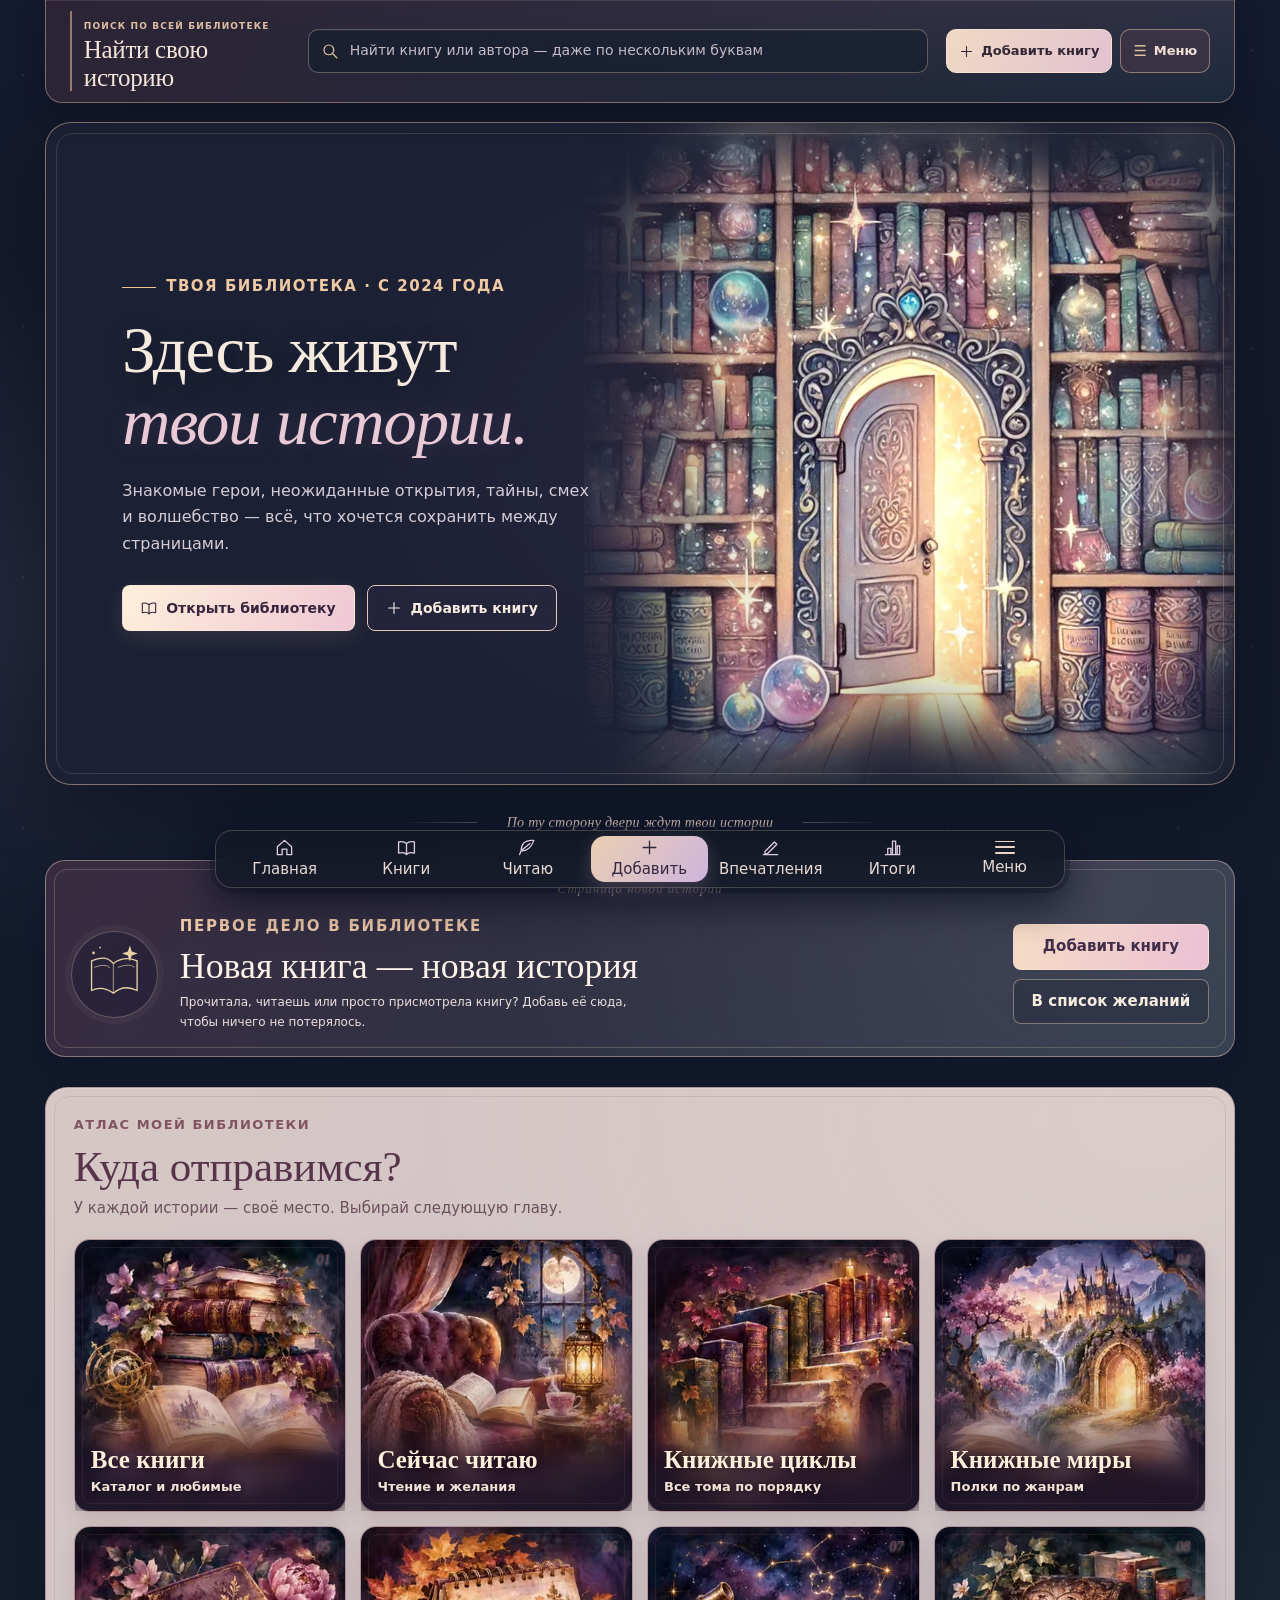
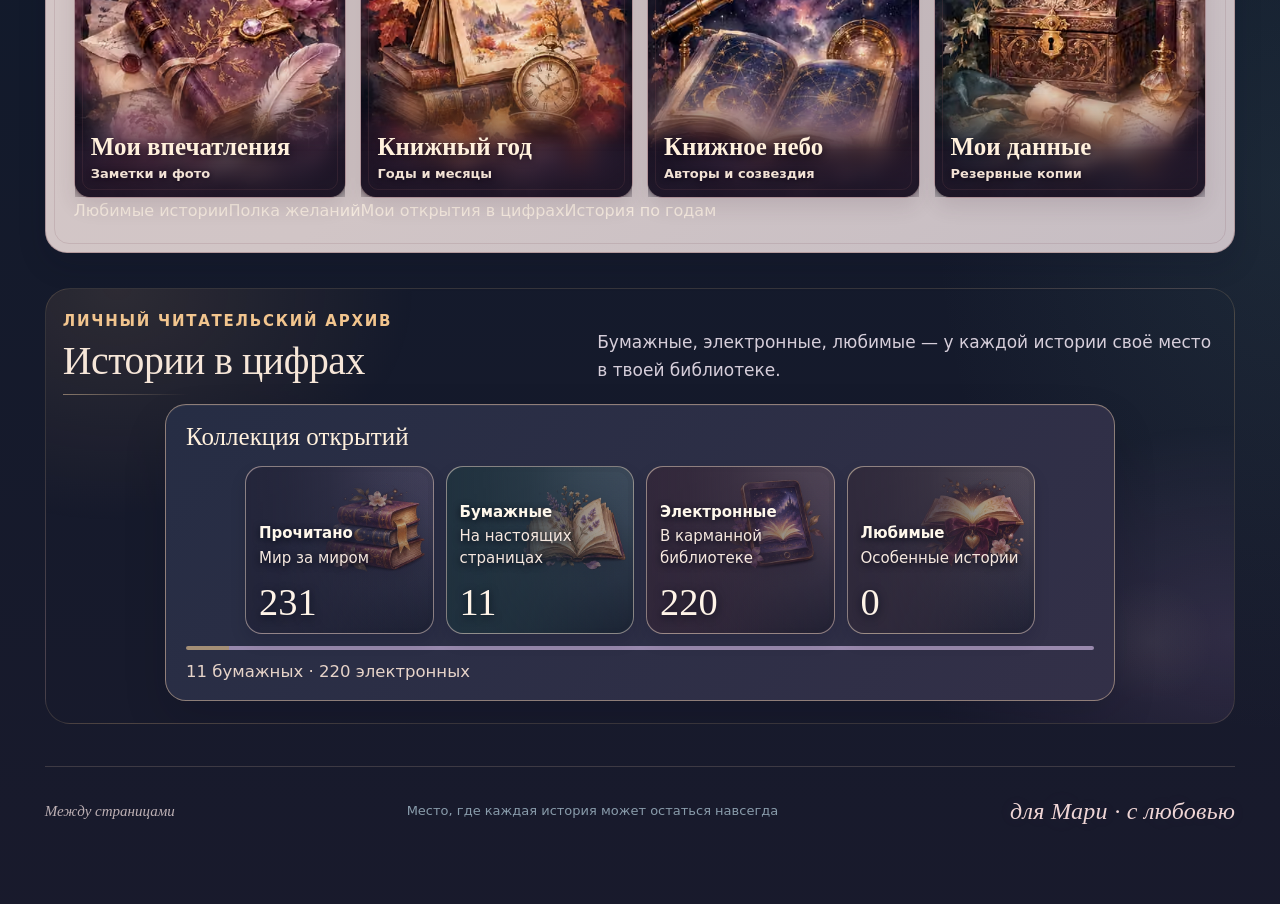
==== commit 53e6dac2: "Use new fox storybook art in book cycles with responsive edge-free layout" ====
--- a/index.html
+++ b/index.html
@@ -3550,36 +3550,32 @@
 #modal-screen .mari-cycle-book-actions .btn{font-size:15px;min-height:46px}
 @media(max-width:600px){#modal-screen .mari-cycle-book-numbers{grid-template-columns:1fr}#modal-screen .mari-book-cycle-editor{padding:15px!important}}
 </style><style id="mari-cycle-clarity-20261121">
-/* Cutout artwork: transparent silhouette, no vignette masks or rectangular backdrop. */
+/* New transparent book illustration: no overlay masks, cropping or fixed-width overflow. */
 #cycles.mari-cycle-room{overflow:clip!important;min-width:0!important}
 #cycles .mari-cycle-empty{
  position:relative!important;width:100%!important;max-width:100%!important;min-width:0!important;
- grid-template-columns:minmax(0,1.07fr) minmax(0,.93fr)!important;gap:clamp(8px,2vw,24px)!important;
- align-items:center!important;min-height:0!important;padding:clamp(22px,3vw,34px)!important;
- overflow:visible!important;
+ grid-template-columns:minmax(0,1.04fr) minmax(0,.96fr)!important;
+ gap:clamp(8px,2vw,24px)!important;align-items:center!important;min-height:0!important;
+ padding:clamp(22px,3vw,34px)!important;overflow:visible!important;
  background:linear-gradient(120deg,#29243a 0%,#24283b 60%,#202c3d 100%)!important;
 }
 #cycles .mari-cycle-empty:before{z-index:0!important}
 #cycles .mari-cycle-empty-copy{position:relative!important;z-index:3!important;min-width:0!important;max-width:100%!important}
 #cycles .mari-cycle-illustration{
- position:relative!important;z-index:2!important;display:block!important;
+ position:relative!important;z-index:2!important;
  width:100%!important;max-width:100%!important;min-width:0!important;
- height:clamp(290px,28vw,344px)!important;min-height:0!important;max-height:344px!important;
- margin:0!important;overflow:visible!important;pointer-events:none!important;background:none!important;
- isolation:auto!important;
-}
-#cycles .mari-cycle-illustration:before{
- content:""!important;position:absolute!important;inset:10% -4% 4% 7%!important;
- background:radial-gradient(ellipse at 57% 47%,rgba(202,117,64,.12),transparent 69%)!important;
- filter:blur(20px);pointer-events:none;
-}
+ height:clamp(295px,29vw,355px)!important;min-height:0!important;max-height:355px!important;
+ margin:0!important;overflow:visible!important;pointer-events:none!important;
+ background:transparent!important;isolation:auto!important;
+}
+#cycles .mari-cycle-illustration:before,
 #cycles .mari-cycle-illustration:after{content:none!important}
 #cycles img.mari-cycle-paint{
- display:block!important;position:relative!important;right:auto!important;top:auto!important;
- width:100%!important;height:100%!important;min-width:0!important;min-height:0!important;
- max-width:100%!important;max-height:100%!important;object-fit:contain!important;
- object-position:center!important;transform:none!important;
- filter:drop-shadow(0 17px 22px rgba(12,8,22,.26))!important;
+ display:block!important;position:absolute!important;right:-3%!important;top:50%!important;
+ width:112%!important;height:auto!important;max-width:112%!important;max-height:112%!important;
+ min-width:0!important;min-height:0!important;object-fit:contain!important;
+ object-position:center!important;transform:translateY(-50%)!important;
+ filter:drop-shadow(0 15px 19px rgba(12,8,22,.21))!important;
  -webkit-mask-image:none!important;mask-image:none!important;
 }
 #modal-screen .mari-book-cycle-editor{margin:22px 0 18px!important;scroll-margin-block:20px}
@@ -3588,7 +3584,7 @@
 @media(max-width:760px){
  #cycles .mari-cycle-empty{grid-template-columns:minmax(0,1fr)!important;gap:6px!important;overflow:hidden!important}
  #cycles .mari-cycle-illustration{height:clamp(235px,72vw,330px)!important;max-height:330px!important;width:100%!important;max-width:420px!important;margin:0 auto!important}
- #cycles img.mari-cycle-paint{width:110%!important;right:50%!important;top:50%!important;transform:translate(50%,-50%)!important}
+ #cycles img.mari-cycle-paint{width:110%!important;max-width:110%!important;max-height:100%!important;right:50%!important;top:50%!important;transform:translate(50%,-50%)!important}
 }
 </style><style id="mari-cycle-card-save-visibility-20261121">
 /* Series controls belong to the book itself, before the diary and notes. */
@@ -4109,7 +4105,7 @@
   <button type="button" class="btn tonal small mari-cycle-add" data-mari-cycle-add="${index}">Добавить том №${next}</button>
  </article>`;
  }).join('');
- const empty=`<div class="mari-cycle-empty"><div class="mari-cycle-empty-copy"><span class="mari-cycle-eyebrow">Полка будущих продолжений</span><h3>У каждой истории есть продолжение…</h3><p>Здесь будут собираться книжные серии — том за томом, в правильном порядке. Добавь первую книгу и укажи название цикла и номер тома.</p><button class="btn primary" type="button" data-action="add">Добавить книгу серии</button><span class="mari-cycle-empty-hint">Следующие тома появятся на этой полке автоматически.</span></div><div class="mari-cycle-illustration" aria-hidden="true"><img class="mari-cycle-paint" src="assets/mari-cycle-fox-cutout-20261121.webp" alt="" loading="lazy" decoding="async"></div></div>`;
+ const empty=`<div class="mari-cycle-empty"><div class="mari-cycle-empty-copy"><span class="mari-cycle-eyebrow">Полка будущих продолжений</span><h3>У каждой истории есть продолжение…</h3><p>Здесь будут собираться книжные серии — том за томом, в правильном порядке. Добавь первую книгу и укажи название цикла и номер тома.</p><button class="btn primary" type="button" data-action="add">Добавить книгу серии</button><span class="mari-cycle-empty-hint">Следующие тома появятся на этой полке автоматически.</span></div><div class="mari-cycle-illustration" aria-hidden="true"><img class="mari-cycle-paint" src="assets/mari-cycle-fox-story-20261122.webp" alt="" loading="lazy" decoding="async"></div></div>`;
  const suggestions=candidates.length?`<aside class="mari-cycle-suggestions"><div><span class="mari-cycle-eyebrow">Возможные книжные циклы</span><h3>Кажется, эти истории связаны</h3><p>Нашлись совпадения названий у одного автора. Проверь, не тома ли это одной серии.</p></div><div class="mari-cycle-candidate-list">${candidates.map((g,i)=>`<div class="mari-cycle-candidate"><span><strong>${esc(g.title)}</strong><small>${esc(g.author)} · ${g.items.length} книги</small></span><button type="button" data-mari-cycle-review="${i}">Проверить книги</button></div>`).join('')}</div></aside>`:'';
  root.innerHTML=(cards||empty)+suggestions;
 }
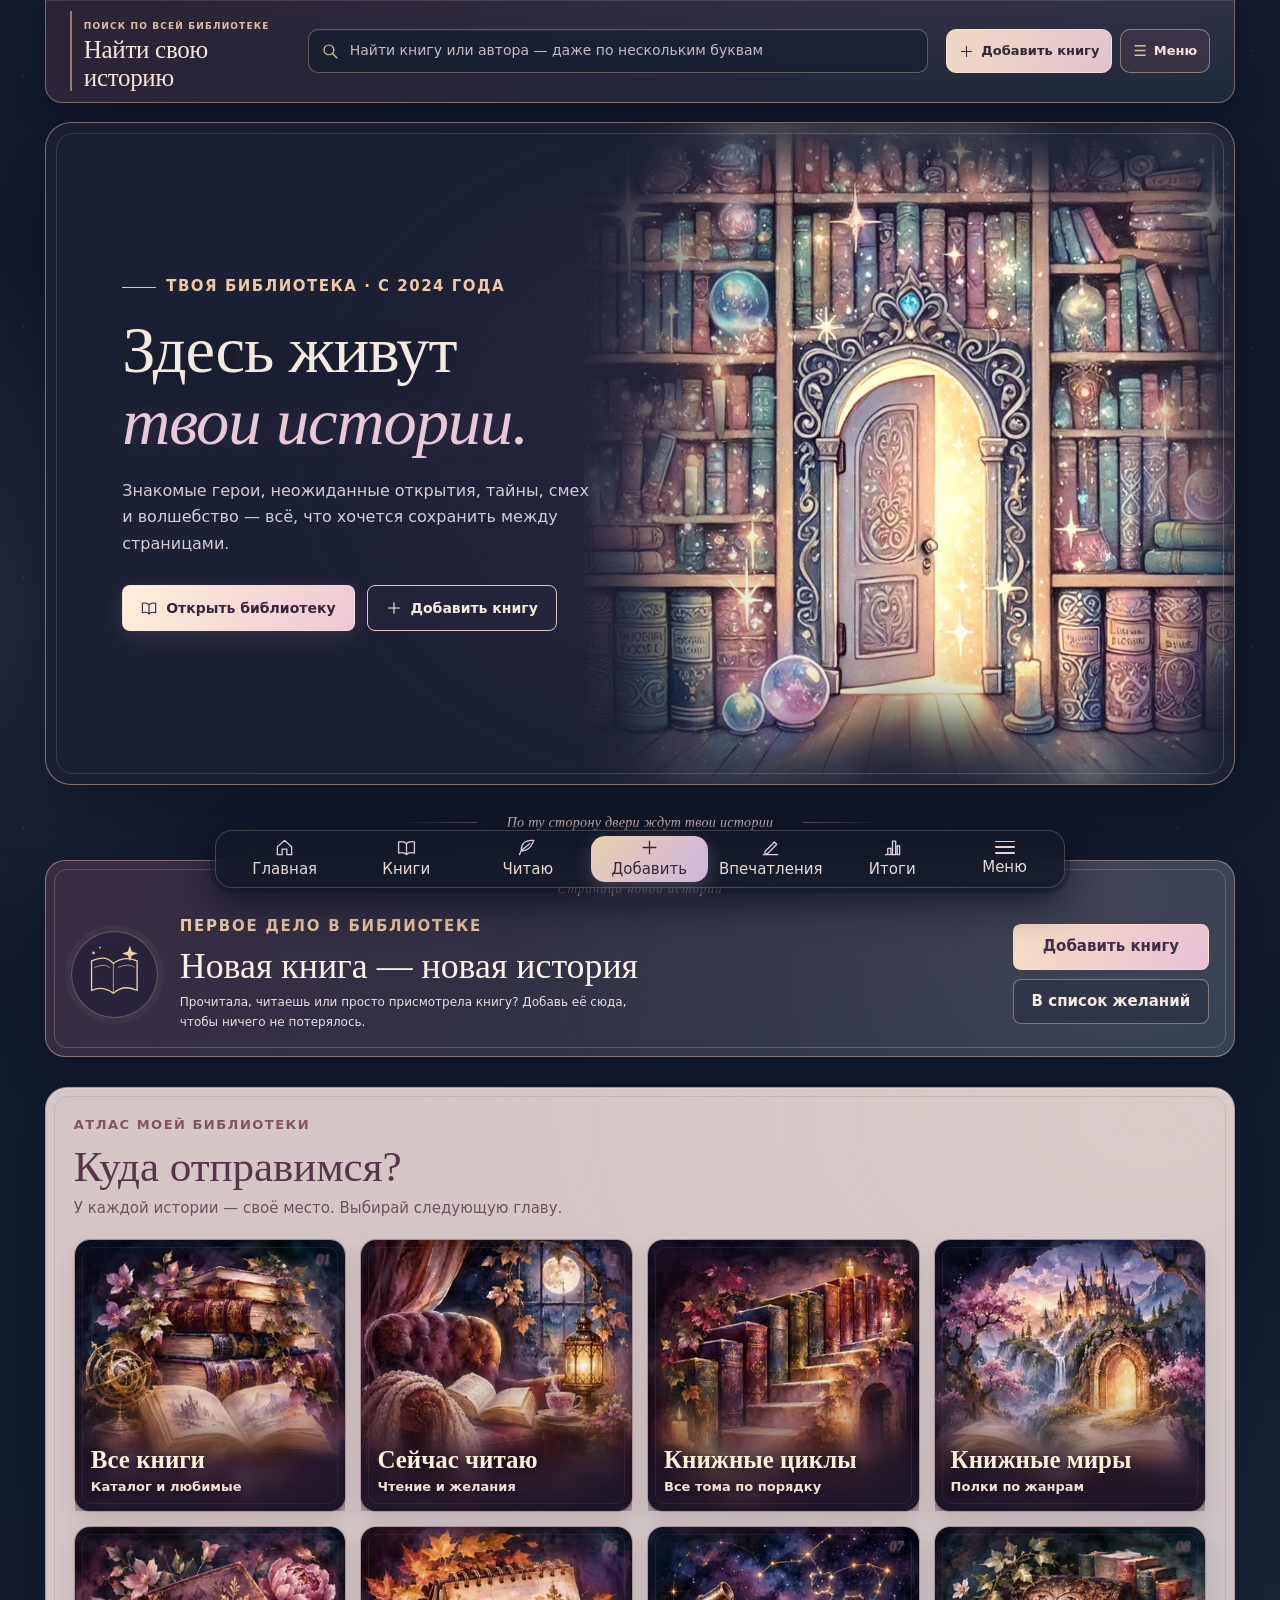
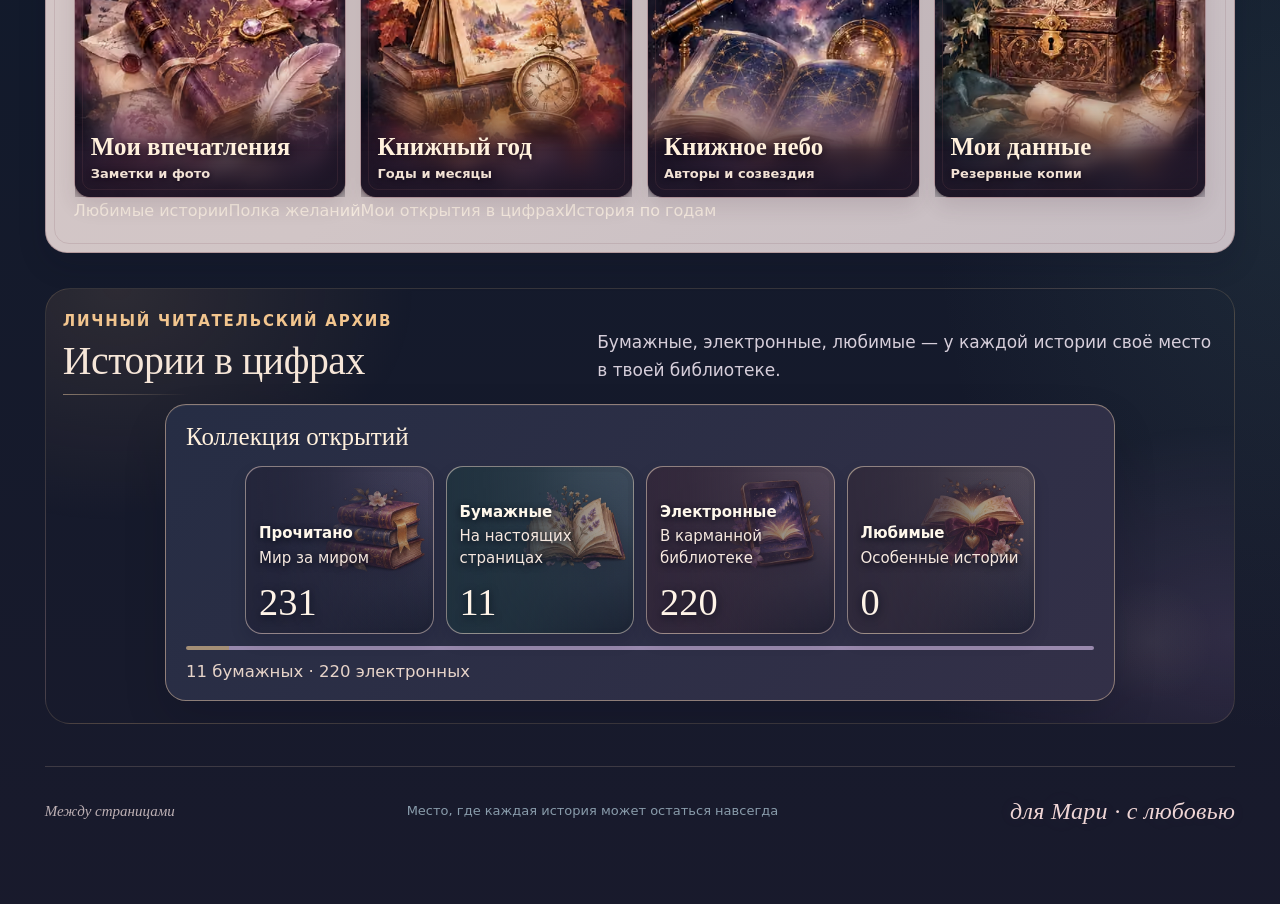
==== commit 267c49b1: "Add depth and overlap inner frame for fox art on desktop only" ====
--- a/index.html
+++ b/index.html
@@ -3577,6 +3577,25 @@
  object-position:center!important;transform:translateY(-50%)!important;
  filter:drop-shadow(0 15px 19px rgba(12,8,22,.21))!important;
  -webkit-mask-image:none!important;mask-image:none!important;
+}
+/* Desktop only: keep the original card height, let real painted details pass the inset frame. */
+@media (min-width:900px){
+ #cycles .mari-cycle-illustration{
+   overflow:visible!important;
+ }
+ #cycles .mari-cycle-illustration:before{
+   content:""!important;display:block!important;position:absolute!important;
+   inset:4% -5% 4% -12%!important;z-index:0!important;pointer-events:none!important;
+   background:radial-gradient(ellipse 57% 51% at 58% 55%,rgba(202,116,75,.18),transparent 94%)!important;
+   filter:blur(15px)!important;
+ }
+ #cycles img.mari-cycle-paint{
+   z-index:1!important;
+   width:133%!important;max-width:none!important;max-height:none!important;
+   right:-5%!important;top:50%!important;
+   transform:translateY(-53%)!important;
+   filter:drop-shadow(0 19px 20px rgba(11,9,24,.32)) drop-shadow(0 4px 7px rgba(30,17,24,.19))!important;
+ }
 }
 #modal-screen .mari-book-cycle-editor{margin:22px 0 18px!important;scroll-margin-block:20px}
 #modal-screen .mari-cycle-book-actions{display:flex!important;justify-content:flex-start!important}
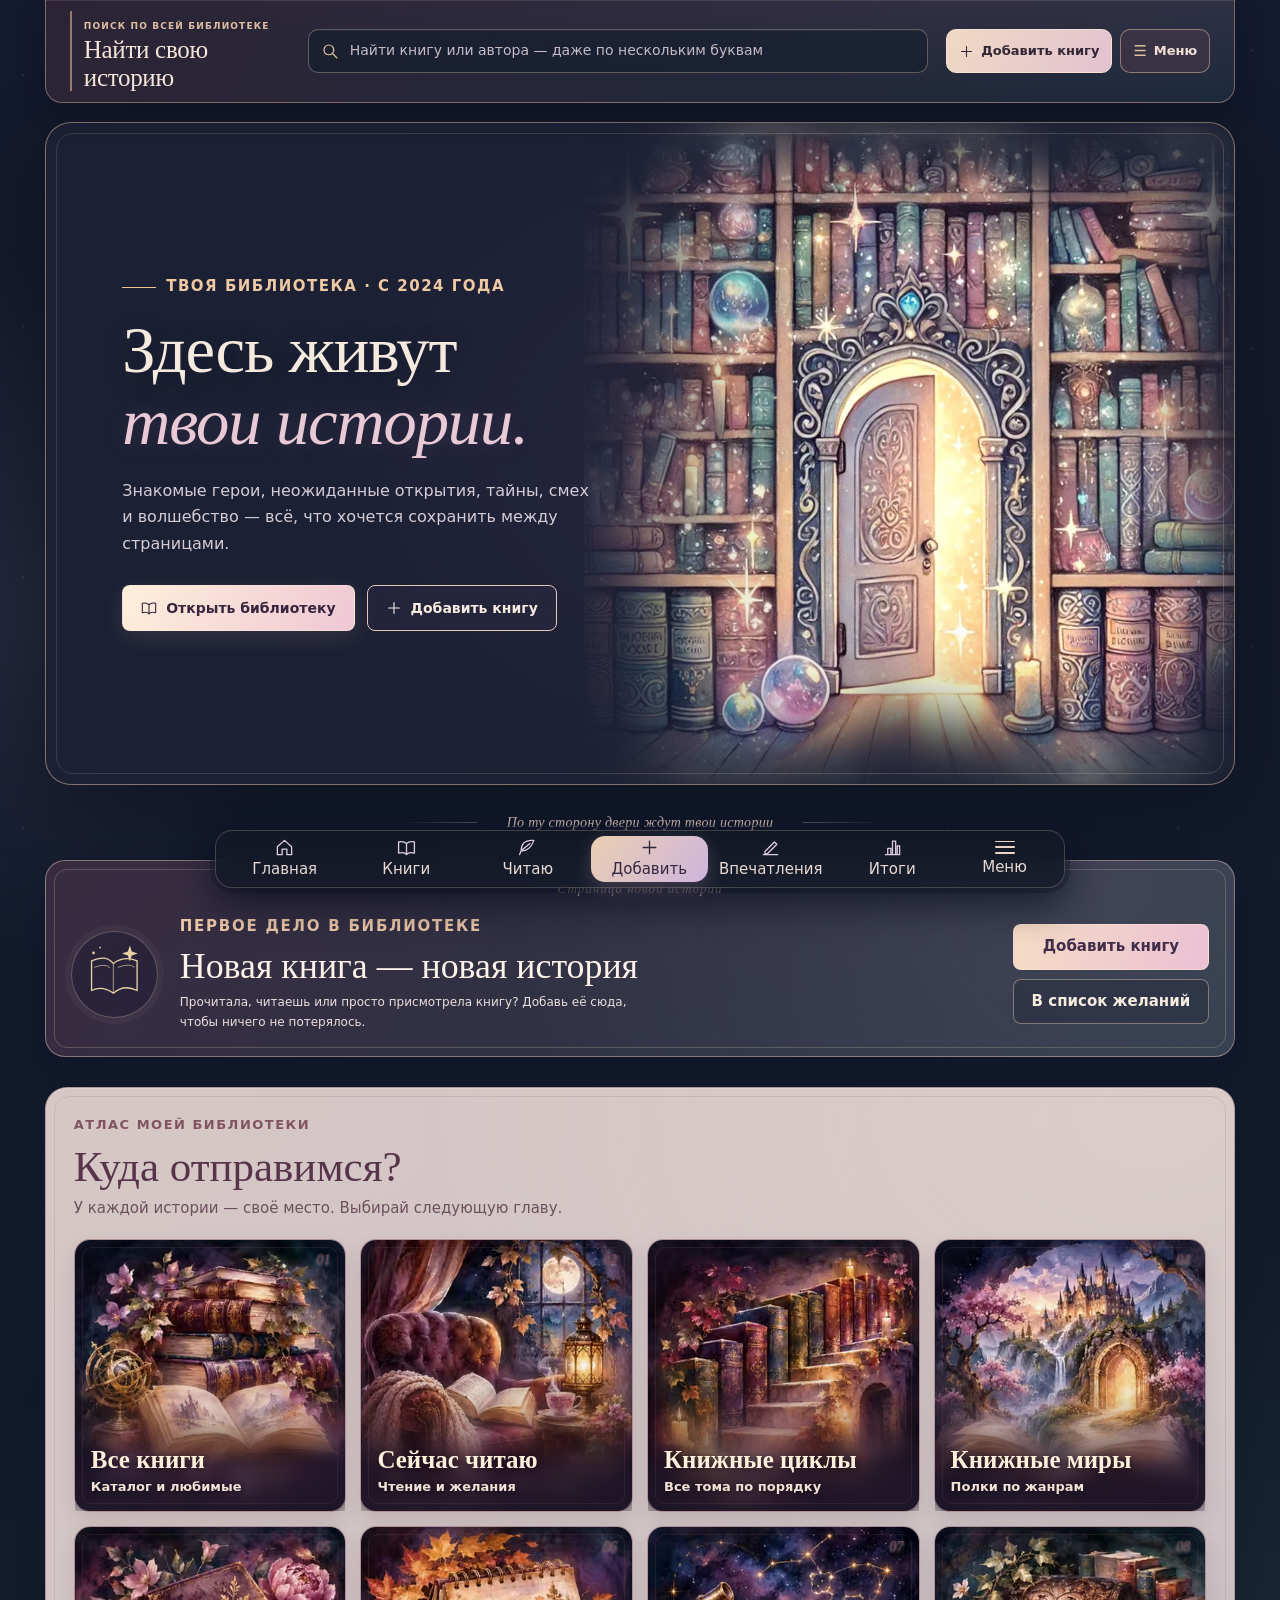
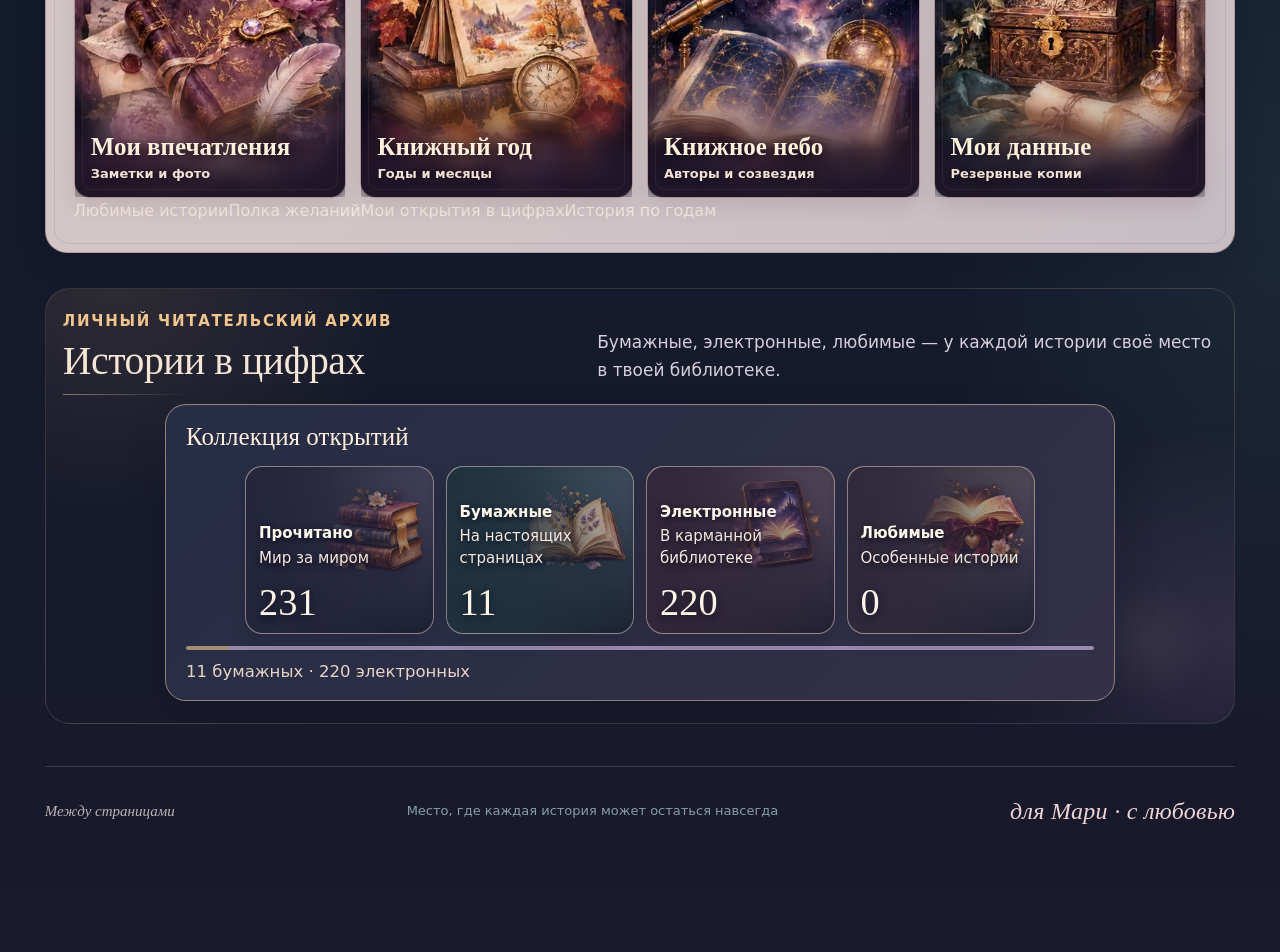
==== commit 5f4970e3: "Extend fox scene with separate flowering branches crossing inner frame, no image enlargement" ====
--- a/index.html
+++ b/index.html
@@ -3578,23 +3578,36 @@
  filter:drop-shadow(0 15px 19px rgba(12,8,22,.21))!important;
  -webkit-mask-image:none!important;mask-image:none!important;
 }
-/* Desktop only: keep the original card height, let real painted details pass the inset frame. */
-@media (min-width:900px){
- #cycles .mari-cycle-illustration{
-   overflow:visible!important;
- }
+/* The illustrated fox stays its existing size. Separate transparent botanical
+   details cross the inset border only on desktop; the outer section still clips. */
+#cycles img.mari-cycle-extension{display:none!important;pointer-events:none!important}
+@media(min-width:900px){
+ #cycles .mari-cycle-illustration{overflow:visible!important}
  #cycles .mari-cycle-illustration:before{
    content:""!important;display:block!important;position:absolute!important;
-   inset:4% -5% 4% -12%!important;z-index:0!important;pointer-events:none!important;
-   background:radial-gradient(ellipse 57% 51% at 58% 55%,rgba(202,116,75,.18),transparent 94%)!important;
+   inset:8% -3% 7% -7%!important;z-index:0!important;pointer-events:none!important;
+   background:radial-gradient(ellipse 55% 48% at 60% 52%,rgba(193,106,64,.13),transparent 93%)!important;
    filter:blur(15px)!important;
  }
  #cycles img.mari-cycle-paint{
-   z-index:1!important;
-   width:133%!important;max-width:none!important;max-height:none!important;
-   right:-5%!important;top:50%!important;
-   transform:translateY(-53%)!important;
-   filter:drop-shadow(0 19px 20px rgba(11,9,24,.32)) drop-shadow(0 4px 7px rgba(30,17,24,.19))!important;
+   z-index:1!important;width:112%!important;max-width:112%!important;max-height:112%!important;
+   right:-3%!important;top:50%!important;transform:translateY(-50%)!important;
+   filter:drop-shadow(0 17px 19px rgba(13,10,25,.24))!important;
+ }
+ #cycles img.mari-cycle-extension{
+   display:block!important;position:absolute!important;z-index:2!important;
+   height:auto!important;min-height:0!important;max-height:none!important;
+   max-width:none!important;object-fit:contain!important;
+   -webkit-mask-image:none!important;mask-image:none!important;
+   filter:drop-shadow(0 8px 10px rgba(15,8,25,.20))!important;
+ }
+ #cycles img.mari-cycle-extension-top{
+   width:78%!important;right:-20%!important;top:-19%!important;
+   transform:rotate(-9deg)!important;
+ }
+ #cycles img.mari-cycle-extension-bottom{
+   width:51%!important;right:-15%!important;bottom:-17%!important;top:auto!important;
+   transform:rotate(11deg)!important;
  }
 }
 #modal-screen .mari-book-cycle-editor{margin:22px 0 18px!important;scroll-margin-block:20px}
@@ -4124,7 +4137,7 @@
   <button type="button" class="btn tonal small mari-cycle-add" data-mari-cycle-add="${index}">Добавить том №${next}</button>
  </article>`;
  }).join('');
- const empty=`<div class="mari-cycle-empty"><div class="mari-cycle-empty-copy"><span class="mari-cycle-eyebrow">Полка будущих продолжений</span><h3>У каждой истории есть продолжение…</h3><p>Здесь будут собираться книжные серии — том за томом, в правильном порядке. Добавь первую книгу и укажи название цикла и номер тома.</p><button class="btn primary" type="button" data-action="add">Добавить книгу серии</button><span class="mari-cycle-empty-hint">Следующие тома появятся на этой полке автоматически.</span></div><div class="mari-cycle-illustration" aria-hidden="true"><img class="mari-cycle-paint" src="assets/mari-cycle-fox-story-20261122.webp" alt="" loading="lazy" decoding="async"></div></div>`;
+ const empty=`<div class="mari-cycle-empty"><div class="mari-cycle-empty-copy"><span class="mari-cycle-eyebrow">Полка будущих продолжений</span><h3>У каждой истории есть продолжение…</h3><p>Здесь будут собираться книжные серии — том за томом, в правильном порядке. Добавь первую книгу и укажи название цикла и номер тома.</p><button class="btn primary" type="button" data-action="add">Добавить книгу серии</button><span class="mari-cycle-empty-hint">Следующие тома появятся на этой полке автоматически.</span></div><div class="mari-cycle-illustration" aria-hidden="true"><img class="mari-cycle-paint" src="assets/mari-cycle-fox-story-20261122.webp" alt="" loading="lazy" decoding="async"><img class="mari-cycle-extension mari-cycle-extension-top" src="assets/mari-cycle-branch-extension-20261122.webp" alt="" loading="lazy" decoding="async"><img class="mari-cycle-extension mari-cycle-extension-bottom" src="assets/mari-cycle-branch-lower-20261122.webp" alt="" loading="lazy" decoding="async"></div></div>`;
  const suggestions=candidates.length?`<aside class="mari-cycle-suggestions"><div><span class="mari-cycle-eyebrow">Возможные книжные циклы</span><h3>Кажется, эти истории связаны</h3><p>Нашлись совпадения названий у одного автора. Проверь, не тома ли это одной серии.</p></div><div class="mari-cycle-candidate-list">${candidates.map((g,i)=>`<div class="mari-cycle-candidate"><span><strong>${esc(g.title)}</strong><small>${esc(g.author)} · ${g.items.length} книги</small></span><button type="button" data-mari-cycle-review="${i}">Проверить книги</button></div>`).join('')}</div></aside>`:'';
  root.innerHTML=(cards||empty)+suggestions;
 }
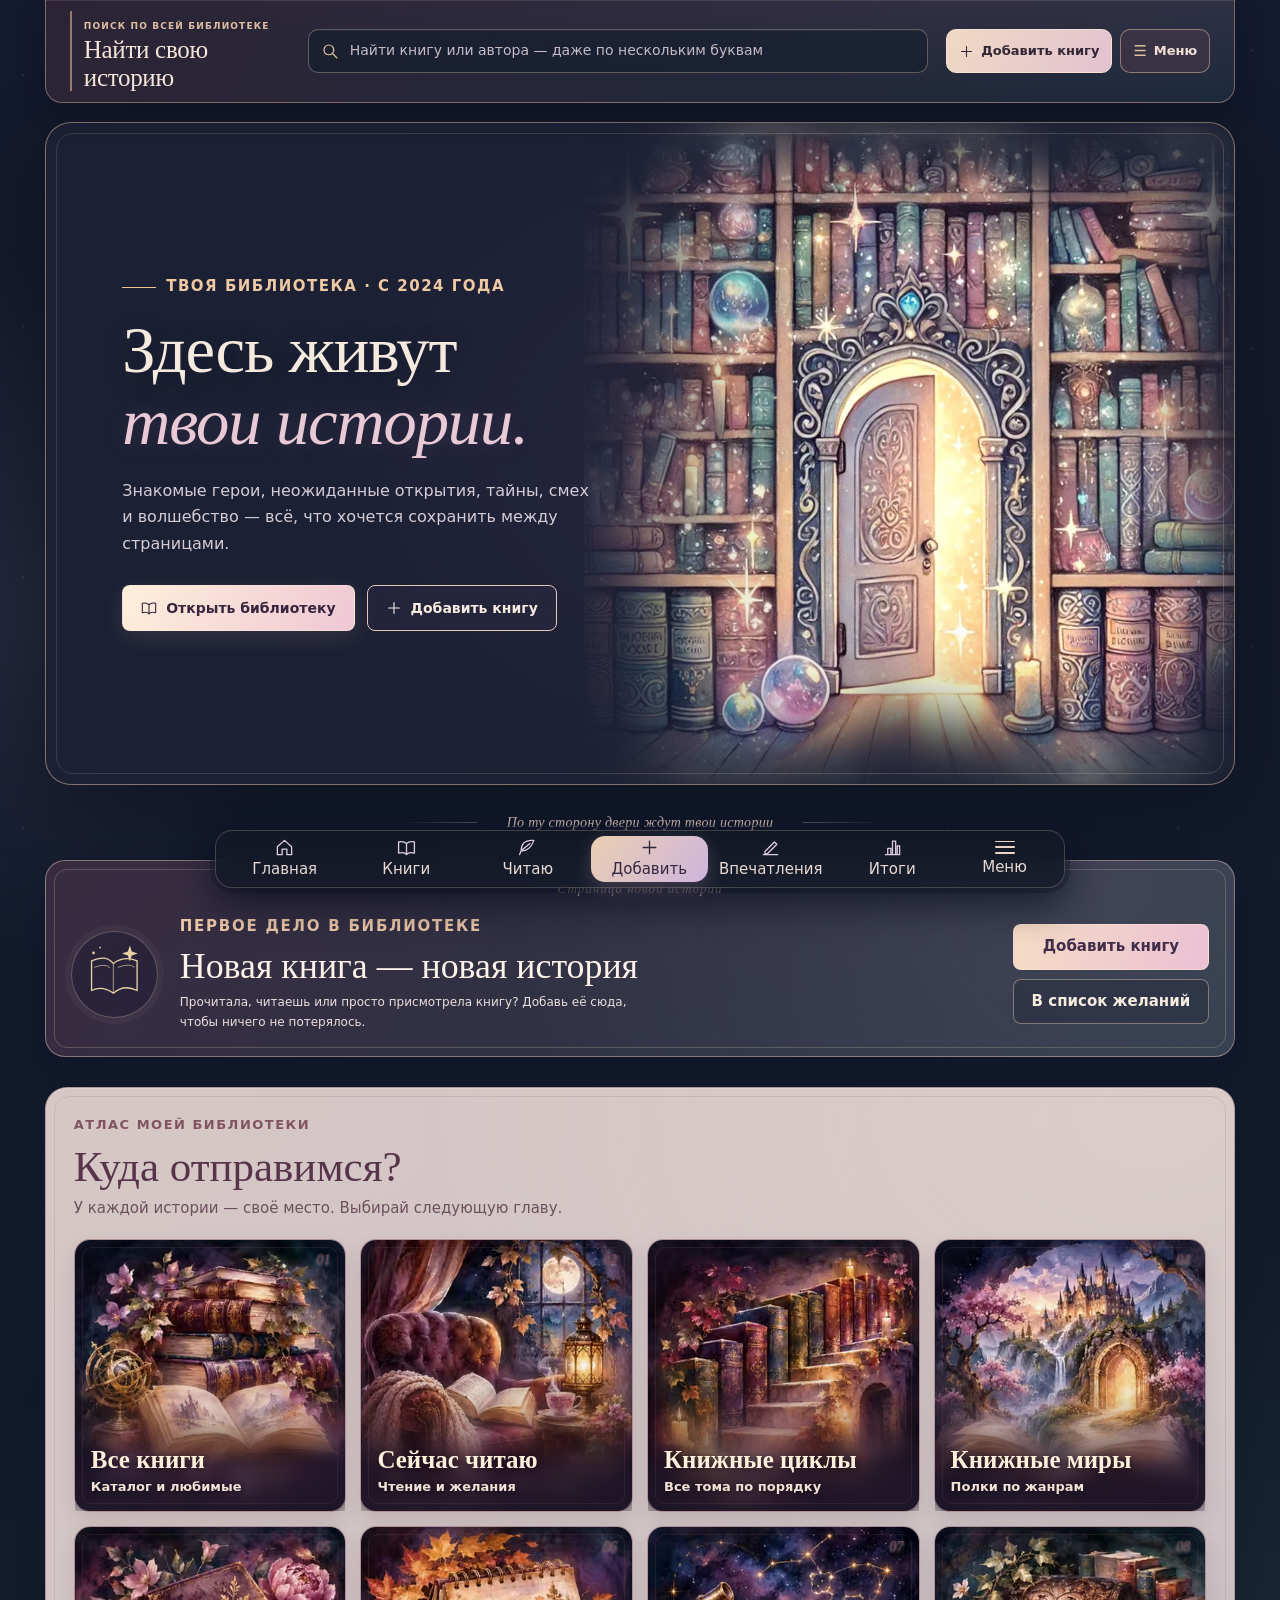
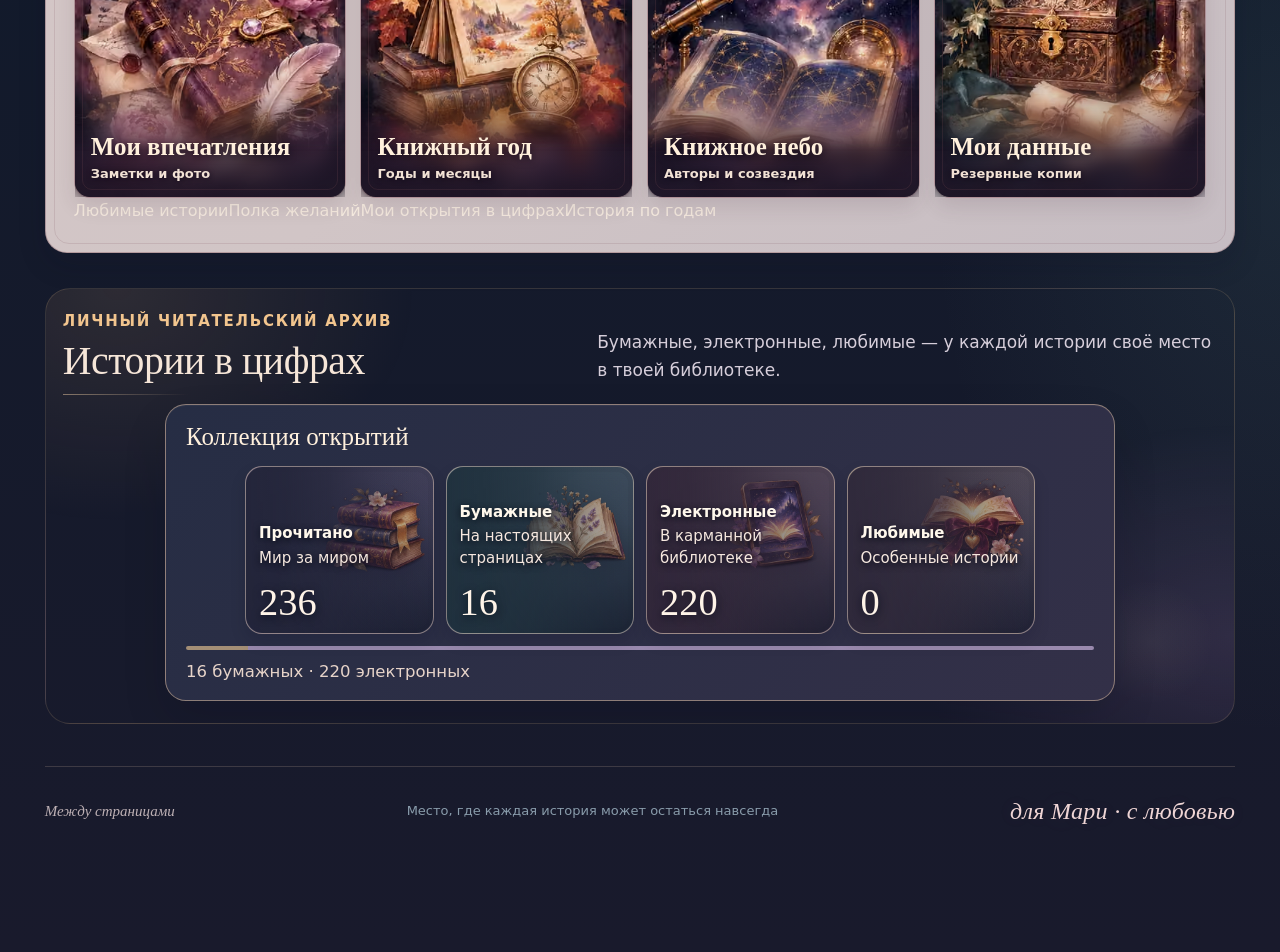
==== commit d03e2157: "Добавить пять книг из библиотеки Ушакова без сброса локальных записей" ====
--- a/index.html
+++ b/index.html
@@ -3831,9 +3831,26 @@
  other:'<path d="M49 88V20 M49 45q-24-20-33-33q27-4 33 29 M49 69q30-15 34-44q-31 0-34 30 M25 88q23-9 47 0"/>',
 };
 
-const demoBooks=[{"id":"mf6a7023732ef8","title":"Звонок для учителя, или Лес рук","author":"Абгарян Наринэ и другие авторы","genre":"school","originalGenre":"Повесть","status":"read","format":"digital","source":"yandex","sourceOriginal":"Яндекс Книги","favorite":false,"textbook":false,"color":"rose","added":"2026-10-22","readPeriod":"05–07.2025","readingYear":"2025","formatInferred":false,"formatAssumption":"","impressions":[],"sourceRow":2},{"id":"mef666cf872c4b","title":"Загадочный случай в Лавке сладостей","author":"Абишова Зульфия","genre":"other","originalGenre":"Повесть","status":"read","format":"digital","source":"yandex","sourceOriginal":"Яндекс Книги","favorite":false,"textbook":false,"color":"gold","added":"2026-10-22","readPeriod":"11.2025–01.2026","readingYear":"2026","formatInferred":false,"formatAssumption":"","impressions":[],"sourceRow":3},{"id":"m009c346e8b5c1","title":"Фронтовые собаки","author":"Автор не указан","genre":"other","originalGenre":"Познавательный текст","status":"read","format":"digital","source":"textbook","sourceOriginal":"Учебник Климановой: 1 класс, часть 2","favorite":false,"textbook":true,"color":"gold","added":"2026-10-19","readPeriod":"","readingYear":"","formatInferred":true,"formatAssumption":"","impressions":[],"sourceRow":4},{"id":"m28827396fda7c","title":"Первый снег","author":"Аким Яков","genre":"other","originalGenre":"Стихотворение","status":"read","format":"digital","source":"textbook","sourceOriginal":"Учебник Климановой: 2 класс, часть 1","favorite":false,"textbook":true,"color":"gold","added":"2026-10-19","readPeriod":"","readingYear":"","formatInferred":true,"formatAssumption":"","impressions":[],"sourceRow":5},{"id":"mf44e8f7ecff64","title":"Облако","author":"Аксаков Константин","genre":"other","originalGenre":"Стихотворение","status":"read","format":"digital","source":"yandex","sourceOriginal":"Летнее чтение к 3 классу; Яндекс Книги","favorite":false,"textbook":false,"color":"gold","added":"2026-10-19","readPeriod":"02–04.2026","readingYear":"2026","formatInferred":false,"formatAssumption":"","impressions":[],"sourceRow":6},{"id":"m4082aa728922c","title":"Гнездо","author":"Аксаков Сергей","genre":"other","originalGenre":"Рассказ","status":"read","format":"digital","source":"textbook","sourceOriginal":"Учебник Климановой: 1 класс, часть 2","favorite":false,"textbook":true,"color":"gold","added":"2026-10-19","readPeriod":"","readingYear":"","formatInferred":true,"formatAssumption":"","impressions":[],"sourceRow":7},{"id":"m5916169fa691b","title":"В стране вечных каникул","author":"Алексин Анатолий","genre":"school","originalGenre":"Повесть","status":"read","format":"digital","source":"yandex","sourceOriginal":"Яндекс Книги","favorite":false,"textbook":false,"color":"rose","added":"2026-10-22","readPeriod":"11.2025–01.2026","readingYear":"2026","formatInferred":false,"formatAssumption":"","impressions":[],"sourceRow":8},{"id":"m18f3e128dd294","title":"Кыш, Двапортфеля и я","author":"Алешковский Юз","genre":"other","originalGenre":"Повесть","status":"read","format":"digital","source":"yandex","sourceOriginal":"Яндекс Книги","favorite":false,"textbook":false,"color":"gold","added":"2026-10-22","readPeriod":"05–07.2026","readingYear":"2026","formatInferred":false,"formatAssumption":"","impressions":[],"sourceRow":9},{"id":"m56e2992a2b10c","title":"Огниво","author":"Андерсен Ханс Кристиан","genre":"fantasy","originalGenre":"Сказка","status":"read","format":"digital","source":"other","sourceOriginal":"","favorite":false,"textbook":false,"color":"violet","added":"2026-10-19","readPeriod":"","readingYear":"","formatInferred":true,"formatAssumption":"","impressions":[],"sourceRow":10},{"id":"mccc73cb6485e5","title":"Сказки Андерсена","author":"Андерсен Ханс Кристиан","genre":"other","originalGenre":"Сборник сказок","status":"read","format":"digital","source":"yandex","sourceOriginal":"Яндекс Книги","favorite":false,"textbook":false,"color":"gold","added":"2026-10-22","readPeriod":"02–04.2025","readingYear":"2025","formatInferred":false,"formatAssumption":"","impressions":[],"sourceRow":11},{"id":"m722654053ec90","title":"Кусака","author":"Андреев Леонид","genre":"other","originalGenre":"Рассказ","status":"read","format":"digital","source":"other","sourceOriginal":"Летнее чтение к 3 классу","favorite":false,"textbook":false,"color":"gold","added":"2026-10-19","readPeriod":"","readingYear":"","formatInferred":true,"formatAssumption":"","impressions":[],"sourceRow":12},{"id":"mc67621d9ebf62","title":"Саша-дразнилка","author":"Артюхова Нина","genre":"other","originalGenre":"Рассказ","status":"read","format":"digital","source":"textbook","sourceOriginal":"Учебник Климановой: 1 класс, часть 2","favorite":false,"textbook":true,"color":"gold","added":"2026-10-19","readPeriod":"","readingYear":"","formatInferred":true,"formatAssumption":"","impressions":[],"sourceRow":13},{"id":"m518c7020026cc","title":"Нескучные девчонки из 4 «А»","author":"Асланова Юлия, Леднева Светлана","genre":"other","originalGenre":"Повесть","status":"read","format":"digital","source":"yandex","sourceOriginal":"Яндекс Книги","favorite":false,"textbook":false,"color":"gold","added":"2026-10-22","readPeriod":"08–10.2025","readingYear":"2025","formatInferred":false,"formatAssumption":"","impressions":[],"sourceRow":14},{"id":"m8499182a556a4","title":"Серебряное копытце","author":"Бажов Павел","genre":"other","originalGenre":"Сказ","status":"read","format":"digital","source":"yandex","sourceOriginal":"Яндекс Книги","favorite":false,"textbook":false,"color":"gold","added":"2026-10-22","readPeriod":"02–04.2025","readingYear":"2025","formatInferred":false,"formatAssumption":"","impressions":[],"sourceRow":15},{"id":"m688c8fe60fd3c","title":"Весёлая осень","author":"Бальмонт Константин","genre":"other","originalGenre":"Стихотворение","status":"read","format":"digital","source":"other","sourceOriginal":"Летнее чтение к 3 классу","favorite":false,"textbook":false,"color":"gold","added":"2026-10-19","readPeriod":"","readingYear":"","formatInferred":true,"formatAssumption":"","impressions":[],"sourceRow":16},{"id":"m5f49fa123befc","title":"Осень","author":"Бальмонт Константин","genre":"other","originalGenre":"Стихотворение","status":"read","format":"digital","source":"textbook","sourceOriginal":"Учебник Климановой: 2 класс, часть 1","favorite":false,"textbook":true,"color":"gold","added":"2026-10-19","readPeriod":"","readingYear":"","formatInferred":true,"formatAssumption":"","impressions":[],"sourceRow":17},{"id":"mc333a702e4b46","title":"Снежинка","author":"Бальмонт Константин","genre":"other","originalGenre":"Стихотворение","status":"read","format":"digital","source":"textbook","sourceOriginal":"Учебник Климановой: 2 класс, часть 1","favorite":false,"textbook":true,"color":"gold","added":"2026-10-19","readPeriod":"","readingYear":"","formatInferred":true,"formatAssumption":"","impressions":[],"sourceRow":18},{"id":"m3425e69fb1f01","title":"Питер Пен","author":"Барри Джеймс","genre":"fantasy","originalGenre":"Повесть-сказка","status":"read","format":"digital","source":"yandex","sourceOriginal":"Летнее чтение к 3 классу; Яндекс Книги","favorite":false,"textbook":false,"color":"violet","added":"2026-10-19","readPeriod":"05–07.2026","readingYear":"2026","formatInferred":false,"formatAssumption":"","impressions":[],"sourceRow":19},{"id":"m6adbae53bb2d6","title":"Блогер из каменного века","author":"Барткова Наталья","genre":"other","originalGenre":"Повесть","status":"read","format":"digital","source":"other","sourceOriginal":"Добавлено отдельно","favorite":false,"textbook":false,"color":"gold","added":"2026-10-19","readPeriod":"","readingYear":"","formatInferred":true,"formatAssumption":"","impressions":[],"sourceRow":20},{"id":"mc3453a38596ab","title":"Верёвочка","author":"Барто Агния","genre":"other","originalGenre":"Стихотворение","status":"read","format":"digital","source":"textbook","sourceOriginal":"Учебник Климановой: 2 класс, часть 2","favorite":false,"textbook":true,"color":"gold","added":"2026-10-19","readPeriod":"","readingYear":"","formatInferred":true,"formatAssumption":"","impressions":[],"sourceRow":21},{"id":"m23384e17b890b","title":"Любочка","author":"Барто Агния","genre":"other","originalGenre":"Стихотворение","status":"read","format":"digital","source":"other","sourceOriginal":"Летнее чтение к 3 классу","favorite":false,"textbook":false,"color":"gold","added":"2026-10-19","readPeriod":"","readingYear":"","formatInferred":true,"formatAssumption":"","impressions":[],"sourceRow":22},{"id":"m51130d338c85a","title":"Мама-болельщица","author":"Барто Агния","genre":"other","originalGenre":"Стихотворение","status":"read","format":"digital","source":"other","sourceOriginal":"Летнее чтение к 3 классу","favorite":false,"textbook":false,"color":"gold","added":"2026-10-19","readPeriod":"","readingYear":"","formatInferred":true,"formatAssumption":"","impressions":[],"sourceRow":23},{"id":"m54543a85885ef","title":"Мы не заметили жука","author":"Барто Агния","genre":"other","originalGenre":"Стихотворение","status":"read","format":"digital","source":"textbook","sourceOriginal":"Учебник Климановой: 2 класс, часть 2","favorite":false,"textbook":true,"color":"gold","added":"2026-10-19","readPeriod":"","readingYear":"","formatInferred":true,"formatAssumption":"","impressions":[],"sourceRow":24},{"id":"m0cdd195db4d1c","title":"Шла вчера я по Садовой","author":"Барто Агния","genre":"other","originalGenre":"Стихотворение","status":"read","format":"digital","source":"textbook","sourceOriginal":"Учебник Климановой: 2 класс, часть 2","favorite":false,"textbook":true,"color":"gold","added":"2026-10-19","readPeriod":"","readingYear":"","formatInferred":true,"formatAssumption":"","impressions":[],"sourceRow":25},{"id":"mac907e83f1b1b","title":"Юный натуралист","author":"Барто Агния","genre":"other","originalGenre":"Стихотворение","status":"read","format":"digital","source":"other","sourceOriginal":"Летнее чтение к 3 классу","favorite":false,"textbook":false,"color":"gold","added":"2026-10-19","readPeriod":"","readingYear":"","formatInferred":true,"formatAssumption":"","impressions":[],"sourceRow":26},{"id":"m6c0080948c511","title":"Страна Оз","author":"Баум Фрэнк","genre":"fantasy","originalGenre":"Повесть-сказка","status":"read","format":"digital","source":"other","sourceOriginal":"Летнее чтение к 3 классу","favorite":false,"textbook":false,"color":"violet","added":"2026-10-19","readPeriod":"","readingYear":"","formatInferred":true,"formatAssumption":"","impressions":[],"sourceRow":27},{"id":"m2cb509d395475","title":"Подснежники","author":"Белозёров Тимофей","genre":"other","originalGenre":"Стихотворение","status":"read","format":"digital","source":"textbook","sourceOriginal":"Учебник Климановой: 1 класс, часть 1","favorite":false,"textbook":true,"color":"gold","added":"2026-10-19","readPeriod":"","readingYear":"","formatInferred":true,"formatAssumption":"","impressions":[],"sourceRow":28},{"id":"mf0556def71728","title":"Хитрые грибы","author":"Береснев Александр","genre":"other","originalGenre":"Стихотворение","status":"read","format":"digital","source":"textbook","sourceOriginal":"Учебник Климановой: 2 класс, часть 1","favorite":false,"textbook":true,"color":"gold","added":"2026-10-19","readPeriod":"","readingYear":"","formatInferred":true,"formatAssumption":"","impressions":[],"sourceRow":29},{"id":"mf11ddde68a37f","title":"Гляжу с высоты","author":"Берестов Валентин","genre":"other","originalGenre":"Стихотворение","status":"read","format":"digital","source":"textbook","sourceOriginal":"Учебник Климановой: 2 класс, часть 2","favorite":false,"textbook":true,"color":"gold","added":"2026-10-19","readPeriod":"","readingYear":"","formatInferred":true,"formatAssumption":"","impressions":[],"sourceRow":30},{"id":"mb4defae0b2e27","title":"За игрой","author":"Берестов Валентин","genre":"other","originalGenre":"Стихотворение","status":"read","format":"digital","source":"textbook","sourceOriginal":"Учебник Климановой: 2 класс, часть 2","favorite":false,"textbook":true,"color":"gold","added":"2026-10-19","readPeriod":"","readingYear":"","formatInferred":true,"formatAssumption":"","impressions":[],"sourceRow":31},{"id":"m05ff99d91ee1d","title":"Кошкин щенок","author":"Берестов Валентин","genre":"other","originalGenre":"Стихотворение","status":"read","format":"digital","source":"textbook","sourceOriginal":"Учебник Климановой: 2 класс, часть 1","favorite":false,"textbook":true,"color":"gold","added":"2026-10-19","readPeriod":"","readingYear":"","formatInferred":true,"formatAssumption":"","impressions":[],"sourceRow":32},{"id":"me0f3899f206d7","title":"Лягушата","author":"Берестов Валентин","genre":"other","originalGenre":"Стихотворение","status":"read","format":"digital","source":"textbook","sourceOriginal":"Учебник Климановой: 1 класс, часть 2","favorite":false,"textbook":true,"color":"gold","added":"2026-10-19","readPeriod":"","readingYear":"","formatInferred":true,"formatAssumption":"","impressions":[],"sourceRow":33},{"id":"mf2d060db648ab","title":"Маленький лорд Фаунтлерой","author":"Бёрнетт Фрэнсис","genre":"other","originalGenre":"Роман","status":"read","format":"digital","source":"yandex","sourceOriginal":"Летнее чтение к 3 классу; Яндекс Книги","favorite":false,"textbook":false,"color":"gold","added":"2026-10-19","readPeriod":"05–07.2026","readingYear":"2026","formatInferred":false,"formatAssumption":"","impressions":[],"sourceRow":34},{"id":"m2c4dff5b7c404","title":"Как Муравьишка домой спешил","author":"Бианки Виталий","genre":"fantasy","originalGenre":"Сказка","status":"read","format":"digital","source":"yandex","sourceOriginal":"Яндекс Книги","favorite":false,"textbook":false,"color":"violet","added":"2026-10-22","readPeriod":"02–04.2025","readingYear":"2025","formatInferred":false,"formatAssumption":"","impressions":[],"sourceRow":35},{"id":"me6031b0585d37","title":"Музыкант","author":"Бианки Виталий","genre":"other","originalGenre":"Рассказ","status":"read","format":"digital","source":"textbook","sourceOriginal":"Учебник Климановой: 2 класс, часть 1","favorite":false,"textbook":true,"color":"gold","added":"2026-10-19","readPeriod":"","readingYear":"","formatInferred":true,"formatAssumption":"","impressions":[],"sourceRow":36},{"id":"m24ca91c46588a","title":"Мурзук","author":"Бианки Виталий","genre":"other","originalGenre":"Повесть","status":"read","format":"digital","source":"other","sourceOriginal":"Летнее чтение к 3 классу","favorite":false,"textbook":false,"color":"gold","added":"2026-10-19","readPeriod":"","readingYear":"","formatInferred":true,"formatAssumption":"","impressions":[],"sourceRow":37},{"id":"mb5ea101355cca","title":"Оранжевое горлышко","author":"Бианки Виталий","genre":"other","originalGenre":"Повесть","status":"read","format":"digital","source":"other","sourceOriginal":"Летнее чтение к 3 классу","favorite":false,"textbook":false,"color":"gold","added":"2026-10-19","readPeriod":"","readingYear":"","formatInferred":true,"formatAssumption":"","impressions":[],"sourceRow":38},{"id":"m0fa68234cb49c","title":"Гори-гори ясно!","author":"Благинина Елена","genre":"other","originalGenre":"Стихотворение","status":"read","format":"digital","source":"other","sourceOriginal":"Летнее чтение к 3 классу","favorite":false,"textbook":false,"color":"gold","added":"2026-10-19","readPeriod":"","readingYear":"","formatInferred":true,"formatAssumption":"","impressions":[],"sourceRow":39},{"id":"m619dbd017cec8","title":"Мороз","author":"Благинина Елена","genre":"other","originalGenre":"Стихотворение","status":"read","format":"digital","source":"textbook","sourceOriginal":"Учебник Климановой: 2 класс, часть 1","favorite":false,"textbook":true,"color":"gold","added":"2026-10-19","readPeriod":"","readingYear":"","formatInferred":true,"formatAssumption":"","impressions":[],"sourceRow":40},{"id":"ma8951fb5dd1eb","title":"Подарок","author":"Благинина Елена","genre":"other","originalGenre":"Стихотворение","status":"read","format":"digital","source":"textbook","sourceOriginal":"Учебник Климановой: 1 класс, часть 2","favorite":false,"textbook":true,"color":"gold","added":"2026-10-19","readPeriod":"","readingYear":"","formatInferred":true,"formatAssumption":"","impressions":[],"sourceRow":41},{"id":"md2a64c49e2603","title":"Посидим в тишине","author":"Благинина Елена","genre":"other","originalGenre":"Стихотворение","status":"read","format":"digital","source":"textbook","sourceOriginal":"Учебник Климановой: 2 класс, часть 2","favorite":false,"textbook":true,"color":"gold","added":"2026-10-19","readPeriod":"","readingYear":"","formatInferred":true,"formatAssumption":"","impressions":[],"sourceRow":42},{"id":"md17c4b4377bf1","title":"Радуга","author":"Благинина Елена","genre":"other","originalGenre":"Стихотворение","status":"read","format":"digital","source":"other","sourceOriginal":"Летнее чтение к 3 классу","favorite":false,"textbook":false,"color":"gold","added":"2026-10-19","readPeriod":"","readingYear":"","formatInferred":true,"formatAssumption":"","impressions":[],"sourceRow":43},{"id":"m5fc000dd1b668","title":"Эхо","author":"Благинина Елена","genre":"other","originalGenre":"Стихотворение","status":"read","format":"digital","source":"other","sourceOriginal":"Летнее чтение к 3 классу","favorite":false,"textbook":false,"color":"gold","added":"2026-10-19","readPeriod":"","readingYear":"","formatInferred":true,"formatAssumption":"","impressions":[],"sourceRow":44},{"id":"mc69c4d6b146d3","title":"Возвращение на остров сокровищ","author":"Блайтон Энид","genre":"adventure","originalGenre":"Повесть","status":"read","format":"digital","source":"yandex","sourceOriginal":"Яндекс Книги","favorite":false,"textbook":false,"color":"sage","added":"2026-10-22","readPeriod":"11.2025–01.2026","readingYear":"2026","formatInferred":false,"formatAssumption":"","impressions":[],"sourceRow":45},{"id":"me58c76d2b3251","title":"Вредная девчонка — староста","author":"Блайтон Энид","genre":"other","originalGenre":"Повесть","status":"read","format":"digital","source":"yandex","sourceOriginal":"Яндекс Книги","favorite":false,"textbook":false,"color":"gold","added":"2026-10-22","readPeriod":"11.2025–01.2026","readingYear":"2026","formatInferred":false,"formatAssumption":"","impressions":[],"sourceRow":46},{"id":"m9d20d4d832ad6","title":"Вредная девчонка в школе","author":"Блайтон Энид","genre":"other","originalGenre":"Повесть","status":"read","format":"digital","source":"yandex","sourceOriginal":"Яндекс Книги","favorite":false,"textbook":false,"color":"gold","added":"2026-10-22","readPeriod":"11.2025–01.2026","readingYear":"2026","formatInferred":false,"formatAssumption":"","impressions":[],"sourceRow":47},{"id":"maf2d62470ff16","title":"Вредная девчонка исправляется","author":"Блайтон Энид","genre":"other","originalGenre":"Повесть","status":"read","format":"digital","source":"yandex","sourceOriginal":"Яндекс Книги","favorite":false,"textbook":false,"color":"gold","added":"2026-10-22","readPeriod":"11.2025–01.2026","readingYear":"2026","formatInferred":false,"formatAssumption":"","impressions":[],"sourceRow":48},{"id":"m8a185f051e1e8","title":"На острове сокровищ","author":"Блайтон Энид","genre":"adventure","originalGenre":"Повесть","status":"read","format":"digital","source":"yandex","sourceOriginal":"Яндекс Книги","favorite":false,"textbook":false,"color":"sage","added":"2026-10-22","readPeriod":"11.2025–01.2026","readingYear":"2026","formatInferred":false,"formatAssumption":"","impressions":[],"sourceRow":49},{"id":"m6dccca2732a97","title":"Опасные каникулы","author":"Блайтон Энид","genre":"school","originalGenre":"Повесть","status":"read","format":"digital","source":"yandex","sourceOriginal":"Яндекс Книги","favorite":false,"textbook":false,"color":"rose","added":"2026-10-22","readPeriod":"11.2025–01.2026","readingYear":"2026","formatInferred":false,"formatAssumption":"","impressions":[],"sourceRow":50},{"id":"md4e173b4bceb6","title":"Женский день","author":"Блок Александр","genre":"other","originalGenre":"Стихотворение","status":"read","format":"digital","source":"textbook","sourceOriginal":"Учебник Климановой: 2 класс, часть 2","favorite":false,"textbook":true,"color":"gold","added":"2026-10-19","readPeriod":"","readingYear":"","formatInferred":true,"formatAssumption":"","impressions":[],"sourceRow":51},{"id":"mc16de3082795e","title":"На лугу","author":"Блок Александр","genre":"other","originalGenre":"Стихотворение","status":"read","format":"digital","source":"textbook","sourceOriginal":"Учебник Климановой: 2 класс, часть 2","favorite":false,"textbook":true,"color":"gold","added":"2026-10-19","readPeriod":"","readingYear":"","formatInferred":true,"formatAssumption":"","impressions":[],"sourceRow":52},{"id":"mbd287a707deda","title":"Кот колдуньи Молли. Волшебство наоборот","author":"Бопэр Поль","genre":"fantasy","originalGenre":"Повесть-сказка","status":"read","format":"digital","source":"yandex","sourceOriginal":"Яндекс Книги","favorite":false,"textbook":false,"color":"violet","added":"2026-10-22","readPeriod":"08–10.2026","readingYear":"2026","formatInferred":false,"formatAssumption":"","impressions":[],"sourceRow":53},{"id":"mf5bb1f4ddb224","title":"Кот колдуньи Молли. Таинственное исчезновение","author":"Бопэр Поль","genre":"fantasy","originalGenre":"Повесть-сказка","status":"read","format":"digital","source":"yandex","sourceOriginal":"Яндекс Книги","favorite":false,"textbook":false,"color":"violet","added":"2026-10-22","readPeriod":"08–10.2026","readingYear":"2026","formatInferred":false,"formatAssumption":"","impressions":[],"sourceRow":54},{"id":"mb4430a7716931","title":"Всё лето в один день","author":"Брэдбери Рэй","genre":"other","originalGenre":"Рассказ","status":"read","format":"digital","source":"yandex","sourceOriginal":"Летнее чтение к 3 классу; Яндекс Книги","favorite":false,"textbook":false,"color":"gold","added":"2026-10-19","readPeriod":"","readingYear":"","formatInferred":false,"formatAssumption":"","impressions":[],"sourceRow":55},{"id":"m3ccbcceb87604","title":"Сухие листья","author":"Брюсов Валерий","genre":"other","originalGenre":"Стихотворение","status":"read","format":"digital","source":"textbook","sourceOriginal":"Учебник Климановой: 2 класс, часть 1","favorite":false,"textbook":true,"color":"gold","added":"2026-10-19","readPeriod":"","readingYear":"","formatInferred":true,"formatAssumption":"","impressions":[],"sourceRow":56},{"id":"m1f4fa373bd927","title":"Камень-ребус","author":"Булычёв Кир","genre":"other","originalGenre":"Повесть","status":"read","format":"digital","source":"other","sourceOriginal":"Летнее чтение к 3 классу","favorite":false,"textbook":false,"color":"gold","added":"2026-10-19","readPeriod":"","readingYear":"","formatInferred":true,"formatAssumption":"","impressions":[],"sourceRow":57},{"id":"md8a63bfa6fe36","title":"Матери","author":"Бунин Иван","genre":"other","originalGenre":"Стихотворение","status":"read","format":"digital","source":"textbook","sourceOriginal":"Учебник Климановой: 2 класс, часть 2","favorite":false,"textbook":true,"color":"gold","added":"2026-10-19","readPeriod":"","readingYear":"","formatInferred":true,"formatAssumption":"","impressions":[],"sourceRow":58},{"id":"mff16843aa26d5","title":"Первый снег","author":"Бунин Иван","genre":"other","originalGenre":"Стихотворение","status":"read","format":"digital","source":"textbook","sourceOriginal":"Учебник Климановой: 2 класс, часть 1","favorite":false,"textbook":true,"color":"gold","added":"2026-10-19","readPeriod":"","readingYear":"","formatInferred":true,"formatAssumption":"","impressions":[],"sourceRow":59},{"id":"m0c35f6569368c","title":"Цифра","author":"Бунин Иван","genre":"other","originalGenre":"Рассказ","status":"read","format":"digital","source":"yandex","sourceOriginal":"Летнее чтение к 3 классу; Яндекс Книги","favorite":false,"textbook":false,"color":"gold","added":"2026-10-19","readPeriod":"02–04.2026","readingYear":"2026","formatInferred":false,"formatAssumption":"","impressions":[],"sourceRow":60},{"id":"mbb4c7e5881491","title":"Сказки Кота-Мурлыки","author":"Вагнер Николай","genre":"other","originalGenre":"Сборник сказок","status":"read","format":"digital","source":"yandex","sourceOriginal":"Летнее чтение к 3 классу; Яндекс Книги","favorite":false,"textbook":false,"color":"gold","added":"2026-10-19","readPeriod":"02–04.2026","readingYear":"2026","formatInferred":false,"formatAssumption":"","impressions":[],"sourceRow":61},{"id":"madf8351f915ed","title":"Белая берёза","author":"Васильев Сергей","genre":"other","originalGenre":"Стихотворение","status":"read","format":"digital","source":"textbook","sourceOriginal":"Учебник Климановой: 2 класс, часть 2","favorite":false,"textbook":true,"color":"gold","added":"2026-10-19","readPeriod":"","readingYear":"","formatInferred":true,"formatAssumption":"","impressions":[],"sourceRow":62},{"id":"m88ffe770af51f","title":"Учёный Петя","author":"Введенский Александр","genre":"other","originalGenre":"Стихотворение","status":"read","format":"digital","source":"textbook","sourceOriginal":"Учебник Климановой: 2 класс, часть 2","favorite":false,"textbook":true,"color":"gold","added":"2026-10-19","readPeriod":"","readingYear":"","formatInferred":true,"formatAssumption":"","impressions":[],"sourceRow":63},{"id":"m6b8238a8f0297","title":"Везучая уточка","author":"Вебб Холли","genre":"other","originalGenre":"Повесть","status":"read","format":"paper","source":"yandex","sourceOriginal":"Яндекс Книги","favorite":false,"textbook":false,"color":"gold","added":"2026-10-22","readPeriod":"10.2024","readingYear":"2024","formatInferred":true,"formatAssumption":"По уточнению семьи: приблизительно 2/3 Холли Вебб — бумажные; даты октября 2024 неполные.","impressions":[],"sourceRow":64},{"id":"m4d85cfcc7b5b9","title":"Зефирное волшебство","author":"Вебб Холли","genre":"fantasy","originalGenre":"Повесть","status":"read","format":"digital","source":"yandex","sourceOriginal":"Яндекс Книги","favorite":false,"textbook":false,"color":"violet","added":"2026-10-22","readPeriod":"11.2024–01.2025","readingYear":"2025","formatInferred":false,"formatAssumption":"","impressions":[],"sourceRow":65},{"id":"m4bac51e7ab973","title":"Клубничный корабль","author":"Вебб Холли","genre":"other","originalGenre":"Повесть","status":"read","format":"digital","source":"yandex","sourceOriginal":"Яндекс Книги","favorite":false,"textbook":false,"color":"gold","added":"2026-10-22","readPeriod":"11.2024–01.2025","readingYear":"2025","formatInferred":false,"formatAssumption":"","impressions":[],"sourceRow":66},{"id":"m459c1d01df09c","title":"Котёнок Дымка, или Тайна домика на дереве","author":"Вебб Холли","genre":"mystery","originalGenre":"Повесть","status":"read","format":"paper","source":"home","sourceOriginal":"По фото","favorite":false,"textbook":false,"color":"blue","added":"2026-10-19","readPeriod":"","readingYear":"","formatInferred":false,"formatAssumption":"","impressions":[],"sourceRow":67},{"id":"m78f8039912c1d","title":"Котёнок Звёздочка, или Двойной сюрприз","author":"Вебб Холли","genre":"other","originalGenre":"Повесть","status":"read","format":"paper","source":"home","sourceOriginal":"По фото","favorite":false,"textbook":false,"color":"gold","added":"2026-10-19","readPeriod":"","readingYear":"","formatInferred":false,"formatAssumption":"","impressions":[],"sourceRow":68},{"id":"m3224622e18b22","title":"Котёнок Кэтти, или Секрет в шкафу","author":"Вебб Холли","genre":"other","originalGenre":"Повесть","status":"read","format":"paper","source":"home","sourceOriginal":"По фото","favorite":false,"textbook":false,"color":"gold","added":"2026-10-19","readPeriod":"","readingYear":"","formatInferred":false,"formatAssumption":"","impressions":[],"sourceRow":69},{"id":"m8aa466264a1a5","title":"Котёнок Пират, или Ловкий коготь","author":"Вебб Холли","genre":"other","originalGenre":"Повесть","status":"read","format":"paper","source":"home","sourceOriginal":"По фото","favorite":false,"textbook":false,"color":"gold","added":"2026-10-19","readPeriod":"","readingYear":"","formatInferred":false,"formatAssumption":"","impressions":[],"sourceRow":70},{"id":"m488c0ea9a61ec","title":"Котята в музее. Проклятие кошачьего папируса","author":"Вебб Холли","genre":"other","originalGenre":"Повесть","status":"read","format":"paper","source":"home","sourceOriginal":"По фото","favorite":false,"textbook":false,"color":"gold","added":"2026-10-19","readPeriod":"","readingYear":"","formatInferred":false,"formatAssumption":"","impressions":[],"sourceRow":71},{"id":"m9383f91bfa067","title":"Котята в музее. Тайный дневник кота Бориса","author":"Вебб Холли","genre":"other","originalGenre":"Повесть","status":"read","format":"paper","source":"home","sourceOriginal":"По фото","favorite":false,"textbook":false,"color":"gold","added":"2026-10-19","readPeriod":"","readingYear":"","formatInferred":false,"formatAssumption":"","impressions":[],"sourceRow":72},{"id":"m37e39538fdcde","title":"Кролик-невидимка","author":"Вебб Холли","genre":"other","originalGenre":"Повесть","status":"read","format":"paper","source":"yandex","sourceOriginal":"Яндекс Книги","favorite":false,"textbook":false,"color":"gold","added":"2026-10-22","readPeriod":"10.2024","readingYear":"2024","formatInferred":true,"formatAssumption":"По уточнению семьи: приблизительно 2/3 Холли Вебб — бумажные; даты октября 2024 неполные.","impressions":[],"sourceRow":73},{"id":"m7f3fb453038cc","title":"Магия грустного щенка","author":"Вебб Холли","genre":"fantasy","originalGenre":"Повесть","status":"read","format":"paper","source":"yandex","sourceOriginal":"Яндекс Книги","favorite":false,"textbook":false,"color":"violet","added":"2026-10-22","readPeriod":"10.2024","readingYear":"2024","formatInferred":true,"formatAssumption":"По уточнению семьи: приблизительно 2/3 Холли Вебб — бумажные; даты октября 2024 неполные.","impressions":[],"sourceRow":74},{"id":"mcdb6fa8581bcc","title":"Морская свинка идёт в школу","author":"Вебб Холли","genre":"other","originalGenre":"Повесть","status":"read","format":"digital","source":"yandex","sourceOriginal":"Яндекс Книги","favorite":false,"textbook":false,"color":"gold","added":"2026-10-22","readPeriod":"11.2024–01.2025","readingYear":"2025","formatInferred":false,"formatAssumption":"","impressions":[],"sourceRow":75},{"id":"m94fd8f6427b0f","title":"Очень скромный поросёнок","author":"Вебб Холли","genre":"other","originalGenre":"Повесть","status":"read","format":"digital","source":"yandex","sourceOriginal":"Яндекс Книги","favorite":false,"textbook":false,"color":"gold","added":"2026-10-22","readPeriod":"11.2024–01.2025","readingYear":"2025","formatInferred":false,"formatAssumption":"","impressions":[],"sourceRow":76},{"id":"mafa5daf2d91de","title":"Самый умный котёнок","author":"Вебб Холли","genre":"other","originalGenre":"Повесть","status":"read","format":"paper","source":"yandex","sourceOriginal":"Яндекс Книги","favorite":false,"textbook":false,"color":"gold","added":"2026-10-22","readPeriod":"10.2024","readingYear":"2024","formatInferred":true,"formatAssumption":"По уточнению семьи: приблизительно 2/3 Холли Вебб — бумажные; даты октября 2024 неполные.","impressions":[],"sourceRow":77},{"id":"me2e1e80835004","title":"Секрет серебряных подков","author":"Вебб Холли","genre":"other","originalGenre":"Повесть","status":"read","format":"digital","source":"yandex","sourceOriginal":"Яндекс Книги","favorite":false,"textbook":false,"color":"gold","added":"2026-10-22","readPeriod":"11.2024–01.2025","readingYear":"2025","formatInferred":false,"formatAssumption":"","impressions":[],"sourceRow":78},{"id":"mf3f10237be3a9","title":"Тайна говорящего котёнка","author":"Вебб Холли","genre":"mystery","originalGenre":"Повесть","status":"read","format":"paper","source":"yandex","sourceOriginal":"Яндекс Книги","favorite":false,"textbook":false,"color":"blue","added":"2026-10-22","readPeriod":"10.2024","readingYear":"2024","formatInferred":true,"formatAssumption":"По уточнению семьи: приблизительно 2/3 Холли Вебб — бумажные; даты октября 2024 неполные.","impressions":[],"sourceRow":79},{"id":"md604ad8df4f0d","title":"Опять двойка","author":"Вербовская Анна","genre":"other","originalGenre":"Повесть","status":"read","format":"digital","source":"yandex","sourceOriginal":"Яндекс Книги","favorite":false,"textbook":false,"color":"gold","added":"2026-10-22","readPeriod":"02–04.2025","readingYear":"2025","formatInferred":false,"formatAssumption":"","impressions":[],"sourceRow":80},{"id":"m65504f719e788","title":"Зачарованный ветер","author":"Волкова Таня","genre":"other","originalGenre":"Повесть","status":"read","format":"digital","source":"other","sourceOriginal":"Добавлено отдельно","favorite":false,"textbook":false,"color":"gold","added":"2026-10-19","readPeriod":"","readingYear":"","formatInferred":true,"formatAssumption":"","impressions":[],"sourceRow":81},{"id":"mfa75e1ff01a68","title":"Туманная школа. Девочка-мумия. Книга 1","author":"Ворин","genre":"fantasy","originalGenre":"Комикс","status":"read","format":"digital","source":"yandex","sourceOriginal":"Яндекс Книги","favorite":false,"textbook":false,"color":"violet","added":"2026-10-22","readPeriod":"11.2025–01.2026","readingYear":"2026","formatInferred":false,"formatAssumption":"","impressions":[],"sourceRow":82},{"id":"m252bb475d3a76","title":"Туманная школа. Ноги убежали! Книга 2","author":"Ворин","genre":"other","originalGenre":"Комикс","status":"read","format":"digital","source":"yandex","sourceOriginal":"Яндекс Книги","favorite":false,"textbook":false,"color":"gold","added":"2026-10-22","readPeriod":"11.2025–01.2026","readingYear":"2026","formatInferred":false,"formatAssumption":"","impressions":[],"sourceRow":83},{"id":"m29a34d5f8e030","title":"Кто как кричит?","author":"Гамазкова Инна","genre":"other","originalGenre":"Стихотворение","status":"read","format":"digital","source":"textbook","sourceOriginal":"Учебник Климановой: 1 класс, часть 1","favorite":false,"textbook":true,"color":"gold","added":"2026-10-19","readPeriod":"","readingYear":"","formatInferred":true,"formatAssumption":"","impressions":[],"sourceRow":84},{"id":"mff0d23f0f892a","title":"Живая азбука","author":"Гамазкова Инна, Григорьева Елена","genre":"other","originalGenre":"Стихотворение","status":"read","format":"digital","source":"textbook","sourceOriginal":"Учебник Климановой: 1 класс, часть 1","favorite":false,"textbook":true,"color":"gold","added":"2026-10-19","readPeriod":"","readingYear":"","formatInferred":true,"formatAssumption":"","impressions":[],"sourceRow":85},{"id":"ma9dfad72d1586","title":"Пока мама на работе","author":"Гамаюн Вера","genre":"other","originalGenre":"Рассказ","status":"read","format":"digital","source":"yandex","sourceOriginal":"Яндекс Книги","favorite":false,"textbook":false,"color":"gold","added":"2026-10-22","readPeriod":"08–10.2026","readingYear":"2026","formatInferred":false,"formatAssumption":"","impressions":[],"sourceRow":86},{"id":"m3069ae37ad860","title":"Тёма и Жучка","author":"Гарин-Михайловский Николай","genre":"other","originalGenre":"Рассказ","status":"read","format":"digital","source":"yandex","sourceOriginal":"Летнее чтение к 3 классу; Яндекс Книги","favorite":false,"textbook":false,"color":"gold","added":"2026-10-19","readPeriod":"02–04.2026","readingYear":"2026","formatInferred":false,"formatAssumption":"","impressions":[],"sourceRow":87},{"id":"m5ec5d1127a739","title":"Лягушка-путешественница","author":"Гаршин Всеволод","genre":"adventure","originalGenre":"Сказка","status":"read","format":"digital","source":"textbook","sourceOriginal":"Учебник Климановой: 3 класс, часть 1","favorite":false,"textbook":true,"color":"sage","added":"2026-10-19","readPeriod":"","readingYear":"","formatInferred":true,"formatAssumption":"","impressions":[],"sourceRow":88},{"id":"m360df105d2ba4","title":"Сказка о жабе и розе","author":"Гаршин Всеволод","genre":"fantasy","originalGenre":"Сказка","status":"read","format":"digital","source":"yandex","sourceOriginal":"Яндекс Книги","favorite":false,"textbook":false,"color":"violet","added":"2026-10-22","readPeriod":"02–04.2026","readingYear":"2026","formatInferred":false,"formatAssumption":"","impressions":[],"sourceRow":89},{"id":"m8c4431dda2a82","title":"Сказки","author":"Гаршин Всеволод","genre":"other","originalGenre":"Сборник сказок","status":"read","format":"digital","source":"other","sourceOriginal":"Летнее чтение к 3 классу","favorite":false,"textbook":false,"color":"gold","added":"2026-10-19","readPeriod":"","readingYear":"","formatInferred":true,"formatAssumption":"","impressions":[],"sourceRow":90},{"id":"ma7ab016b2c565","title":"Школа чудо-вещей. Исчезнувший подсвечник","author":"Гембри Кира","genre":"fantasy","originalGenre":"Фэнтези","status":"read","format":"digital","source":"yandex","sourceOriginal":"Яндекс Книги","favorite":false,"textbook":false,"color":"violet","added":"2026-10-22","readPeriod":"08–10.2026","readingYear":"2026","formatInferred":false,"formatAssumption":"","impressions":[],"sourceRow":91},{"id":"me932132a4a747","title":"Школа чудо-вещей. Летающий зонт","author":"Гембри Кира","genre":"fantasy","originalGenre":"Фэнтези","status":"read","format":"digital","source":"yandex","sourceOriginal":"Яндекс Книги","favorite":false,"textbook":false,"color":"violet","added":"2026-10-22","readPeriod":"08–10.2026","readingYear":"2026","formatInferred":false,"formatAssumption":"","impressions":[],"sourceRow":92},{"id":"m679b2b452e544","title":"Школа чудо-вещей. Невероятная сумка","author":"Гембри Кира","genre":"fantasy","originalGenre":"Фэнтези","status":"read","format":"digital","source":"yandex","sourceOriginal":"Яндекс Книги","favorite":false,"textbook":false,"color":"violet","added":"2026-10-22","readPeriod":"08–10.2026","readingYear":"2026","formatInferred":false,"formatAssumption":"","impressions":[],"sourceRow":93},{"id":"mf3b6faf4e8398","title":"В Стране невыученных уроков","author":"Гераскина Лия","genre":"fantasy","originalGenre":"Повесть-сказка","status":"read","format":"digital","source":"yandex","sourceOriginal":"Яндекс Книги","favorite":false,"textbook":false,"color":"violet","added":"2026-10-22","readPeriod":"11.2024–01.2025","readingYear":"2025","formatInferred":false,"formatAssumption":"","impressions":[],"sourceRow":94},{"id":"m93ad3451503e0","title":"Возвращение в Страну невыученных уроков","author":"Гераскина Лия","genre":"fantasy","originalGenre":"Повесть-сказка","status":"read","format":"digital","source":"yandex","sourceOriginal":"Яндекс Книги","favorite":false,"textbook":false,"color":"violet","added":"2026-10-22","readPeriod":"11.2024–01.2025","readingYear":"2025","formatInferred":false,"formatAssumption":"","impressions":[],"sourceRow":95},{"id":"m59fe5f165c428","title":"Третье путешествие в Страну невыученных уроков","author":"Гераскина Лия","genre":"adventure","originalGenre":"Повесть-сказка","status":"read","format":"digital","source":"yandex","sourceOriginal":"Яндекс Книги","favorite":false,"textbook":false,"color":"sage","added":"2026-10-22","readPeriod":"11.2024–01.2025","readingYear":"2025","formatInferred":false,"formatAssumption":"","impressions":[],"sourceRow":96},{"id":"m467c119e8e652","title":"Как Колины родители получили двойку по русскому всего за одну ошибку","author":"Гиваргизов Артур","genre":"other","originalGenre":"Сборник рассказов","status":"read","format":"digital","source":"yandex","sourceOriginal":"Яндекс Книги","favorite":false,"textbook":false,"color":"gold","added":"2026-10-22","readPeriod":"08–10.2025","readingYear":"2025","formatInferred":false,"formatAssumption":"","impressions":[],"sourceRow":97},{"id":"m1896a7f3df074","title":"Как я под партой сидел","author":"Голявкин Виктор","genre":"other","originalGenre":"Рассказ","status":"read","format":"digital","source":"yandex","sourceOriginal":"Яндекс Книги","favorite":false,"textbook":false,"color":"gold","added":"2026-10-22","readPeriod":"08–10.2026","readingYear":"2026","formatInferred":false,"formatAssumption":"","impressions":[],"sourceRow":98},{"id":"mb55e95641277a","title":"Мой добрый папа","author":"Голявкин Виктор","genre":"other","originalGenre":"Повесть","status":"read","format":"digital","source":"yandex","sourceOriginal":"Яндекс Книги","favorite":false,"textbook":false,"color":"gold","added":"2026-10-22","readPeriod":"08–10.2026","readingYear":"2026","formatInferred":false,"formatAssumption":"","impressions":[],"sourceRow":99},{"id":"m75b64a48e4b2c","title":"Тетрадки под дождём","author":"Голявкин Виктор","genre":"other","originalGenre":"Рассказ","status":"read","format":"digital","source":"yandex","sourceOriginal":"Яндекс Книги","favorite":false,"textbook":false,"color":"gold","added":"2026-10-22","readPeriod":"08–10.2025","readingYear":"2025","formatInferred":false,"formatAssumption":"","impressions":[],"sourceRow":100},{"id":"m112c5c6e08983","title":"Школьные-прикольные истории","author":"Голявкин Виктор","genre":"school","originalGenre":"Сборник рассказов","status":"read","format":"digital","source":"yandex","sourceOriginal":"Яндекс Книги","favorite":false,"textbook":false,"color":"rose","added":"2026-10-22","readPeriod":"05–07.2025","readingYear":"2025","formatInferred":false,"formatAssumption":"","impressions":[],"sourceRow":101},{"id":"mb4e3ef4a82ea2","title":"Гуттаперчевый мальчик","author":"Григорович Дмитрий","genre":"other","originalGenre":"Повесть","status":"read","format":"digital","source":"yandex","sourceOriginal":"Летнее чтение к 3 классу; Яндекс Книги","favorite":false,"textbook":false,"color":"gold","added":"2026-10-19","readPeriod":"02–04.2026","readingYear":"2026","formatInferred":false,"formatAssumption":"","impressions":[],"sourceRow":102},{"id":"m9dea5f7ce2e58","title":"Всё, о чём не спросишь у мамы","author":"Григорьева Татьяна","genre":"other","originalGenre":"Познавательная книга","status":"read","format":"digital","source":"yandex","sourceOriginal":"Яндекс Книги","favorite":false,"textbook":false,"color":"gold","added":"2026-10-22","readPeriod":"05–07.2026","readingYear":"2026","formatInferred":false,"formatAssumption":"","impressions":[],"sourceRow":103},{"id":"m73d1da466d22d","title":"Безработный Дед Мороз","author":"Д'Игнацио Микеле","genre":"fantasy","originalGenre":"Повесть-сказка","status":"read","format":"digital","source":"yandex","sourceOriginal":"Яндекс Книги","favorite":false,"textbook":false,"color":"violet","added":"2026-10-22","readPeriod":"11.2024–01.2025","readingYear":"2025","formatInferred":false,"formatAssumption":"","impressions":[],"sourceRow":104},{"id":"m1bb5adebf7e22","title":"Жизнь и страдания Ивана Семёнова, второклассника и второгодника","author":"Давыдычев Лев","genre":"other","originalGenre":"Повесть","status":"read","format":"digital","source":"yandex","sourceOriginal":"Яндекс Книги","favorite":false,"textbook":false,"color":"gold","added":"2026-10-22","readPeriod":"08–10.2025","readingYear":"2025","formatInferred":false,"formatAssumption":"","impressions":[],"sourceRow":105},{"id":"m73760dea5fa7c","title":"Денискины рассказы","author":"Драгунский Виктор","genre":"other","originalGenre":"Сборник рассказов","status":"read","format":"digital","source":"yandex","sourceOriginal":"Яндекс Книги","favorite":false,"textbook":false,"color":"gold","added":"2026-10-22","readPeriod":"02–04.2025","readingYear":"2025","formatInferred":false,"formatAssumption":"","impressions":[],"sourceRow":106},{"id":"m971bdddc687af","title":"Тайное становится явным","author":"Драгунский Виктор","genre":"other","originalGenre":"Рассказ","status":"read","format":"digital","source":"textbook","sourceOriginal":"Учебник Климановой: 2 класс, часть 2","favorite":false,"textbook":true,"color":"gold","added":"2026-10-19","readPeriod":"","readingYear":"","formatInferred":true,"formatAssumption":"","impressions":[],"sourceRow":107},{"id":"m83879680ed8da","title":"Весеннее царство","author":"Дрожжин Спиридон","genre":"other","originalGenre":"Стихотворение","status":"read","format":"digital","source":"textbook","sourceOriginal":"Учебник Климановой: 2 класс, часть 2","favorite":false,"textbook":true,"color":"gold","added":"2026-10-19","readPeriod":"","readingYear":"","formatInferred":true,"formatAssumption":"","impressions":[],"sourceRow":108},{"id":"m2eb7177be836e","title":"Миновало лето","author":"Дрожжин Спиридон","genre":"other","originalGenre":"Стихотворение","status":"read","format":"digital","source":"other","sourceOriginal":"Летнее чтение к 3 классу","favorite":false,"textbook":false,"color":"gold","added":"2026-10-19","readPeriod":"","readingYear":"","formatInferred":true,"formatAssumption":"","impressions":[],"sourceRow":109},{"id":"m682ba21a5e96d","title":"Бывает и такое!","author":"Дружинина Марина","genre":"other","originalGenre":"Сборник рассказов","status":"read","format":"digital","source":"yandex","sourceOriginal":"Яндекс Книги","favorite":false,"textbook":false,"color":"gold","added":"2026-10-22","readPeriod":"08–10.2025","readingYear":"2025","formatInferred":false,"formatAssumption":"","impressions":[],"sourceRow":110},{"id":"md932a1e117044","title":"Не зевай!","author":"Дружинина Марина","genre":"other","originalGenre":"Рассказ","status":"read","format":"digital","source":"yandex","sourceOriginal":"Яндекс Книги","favorite":false,"textbook":false,"color":"gold","added":"2026-10-22","readPeriod":"08–10.2025","readingYear":"2025","formatInferred":false,"formatAssumption":"","impressions":[],"sourceRow":111},{"id":"md6b8e41421cd2","title":"Тишина на задней парте!","author":"Егоров Александр и другие авторы","genre":"other","originalGenre":"Рассказ","status":"read","format":"digital","source":"yandex","sourceOriginal":"Яндекс Книги","favorite":false,"textbook":false,"color":"gold","added":"2026-10-22","readPeriod":"08–10.2026","readingYear":"2026","formatInferred":false,"formatAssumption":"","impressions":[],"sourceRow":112},{"id":"m32963662075bb","title":"Удивительные истории про любовь и дружбу, или Ай нид хелп в свой хэппи бёздей","author":"Егоров Александр и другие авторы","genre":"school","originalGenre":"Сборник рассказов","status":"read","format":"digital","source":"yandex","sourceOriginal":"Яндекс Книги","favorite":false,"textbook":false,"color":"rose","added":"2026-10-22","readPeriod":"05–07.2026","readingYear":"2026","formatInferred":false,"formatAssumption":"","impressions":[],"sourceRow":113},{"id":"me35e739a46ff5","title":"Два пирожных","author":"Ермолаев Юрий","genre":"other","originalGenre":"Рассказ","status":"read","format":"digital","source":"textbook","sourceOriginal":"Учебник Климановой: 2 класс, часть 2","favorite":false,"textbook":true,"color":"gold","added":"2026-10-19","readPeriod":"","readingYear":"","formatInferred":true,"formatAssumption":"","impressions":[],"sourceRow":114},{"id":"m971ce0b1c6a38","title":"Лучший друг","author":"Ермолаев Юрий","genre":"other","originalGenre":"Рассказ","status":"read","format":"digital","source":"textbook","sourceOriginal":"Учебник Климановой: 1 класс, часть 2","favorite":false,"textbook":true,"color":"gold","added":"2026-10-19","readPeriod":"","readingYear":"","formatInferred":true,"formatAssumption":"","impressions":[],"sourceRow":115},{"id":"mda659c21446fc","title":"Берёза","author":"Есенин Сергей","genre":"other","originalGenre":"Стихотворение","status":"read","format":"digital","source":"textbook","sourceOriginal":"Учебник Климановой: 2 класс, часть 1","favorite":false,"textbook":true,"color":"gold","added":"2026-10-19","readPeriod":"","readingYear":"","formatInferred":true,"formatAssumption":"","impressions":[],"sourceRow":116},{"id":"mfcd8939027187","title":"Закружилась листва золотая","author":"Есенин Сергей","genre":"other","originalGenre":"Стихотворение","status":"read","format":"digital","source":"textbook","sourceOriginal":"Учебник Климановой: 2 класс, часть 1","favorite":false,"textbook":true,"color":"gold","added":"2026-10-19","readPeriod":"","readingYear":"","formatInferred":true,"formatAssumption":"","impressions":[],"sourceRow":117},{"id":"mbfee794262a78","title":"Поёт зима — аукает","author":"Есенин Сергей","genre":"other","originalGenre":"Стихотворение","status":"read","format":"digital","source":"textbook","sourceOriginal":"Учебник Климановой: 2 класс, часть 1","favorite":false,"textbook":true,"color":"gold","added":"2026-10-19","readPeriod":"","readingYear":"","formatInferred":true,"formatAssumption":"","impressions":[],"sourceRow":118},{"id":"mfe21033b2c598","title":"Чудак из пятого «Б»","author":"Железников Владимир","genre":"other","originalGenre":"Повесть","status":"read","format":"digital","source":"yandex","sourceOriginal":"Яндекс Книги","favorite":false,"textbook":false,"color":"gold","added":"2026-10-22","readPeriod":"11.2025–01.2026","readingYear":"2026","formatInferred":false,"formatAssumption":"","impressions":[],"sourceRow":119},{"id":"mc2085fb682d4a","title":"Летний вечер","author":"Жуковский Василий","genre":"other","originalGenre":"Стихотворение","status":"read","format":"digital","source":"textbook","sourceOriginal":"Учебник Климановой: 2 класс, часть 1","favorite":false,"textbook":true,"color":"gold","added":"2026-10-19","readPeriod":"","readingYear":"","formatInferred":true,"formatAssumption":"","impressions":[],"sourceRow":120},{"id":"m392847347f651","title":"Песенки Винни-Пуха","author":"Заходер Борис","genre":"other","originalGenre":"Стихотворение","status":"read","format":"digital","source":"textbook","sourceOriginal":"Учебник Климановой: 2 класс, часть 2","favorite":false,"textbook":true,"color":"gold","added":"2026-10-19","readPeriod":"","readingYear":"","formatInferred":true,"formatAssumption":"","impressions":[],"sourceRow":121},{"id":"m1a98d889e9a0a","title":"Колдун","author":"Зощенко Михаил","genre":"fantasy","originalGenre":"Рассказ","status":"read","format":"digital","source":"other","sourceOriginal":"Летнее чтение к 3 классу","favorite":false,"textbook":false,"color":"violet","added":"2026-10-19","readPeriod":"","readingYear":"","formatInferred":true,"formatAssumption":"","impressions":[],"sourceRow":122},{"id":"m3acb1ec7c6359","title":"Бумага-победительница","author":"Ильин Михаил","genre":"other","originalGenre":"Познавательный текст","status":"read","format":"digital","source":"textbook","sourceOriginal":"Учебник Климановой: 2 класс, часть 1","favorite":false,"textbook":true,"color":"gold","added":"2026-10-19","readPeriod":"","readingYear":"","formatInferred":true,"formatAssumption":"","impressions":[],"sourceRow":123},{"id":"mbca884aa4686c","title":"Детективы из 4 «А». Весёлые зомби и чужие тайны","author":"Калинина Александра","genre":"mystery","originalGenre":"Детектив","status":"read","format":"digital","source":"yandex","sourceOriginal":"Яндекс Книги","favorite":false,"textbook":false,"color":"blue","added":"2026-10-22","readPeriod":"05–07.2025","readingYear":"2025","formatInferred":false,"formatAssumption":"","impressions":[],"sourceRow":124},{"id":"mba4bf253dcbc7","title":"Детективы из 4 «А». Вредные каникулы и спасение чести школы","author":"Калинина Александра","genre":"mystery","originalGenre":"Детектив","status":"read","format":"digital","source":"yandex","sourceOriginal":"Яндекс Книги","favorite":false,"textbook":false,"color":"blue","added":"2026-10-22","readPeriod":"02–04.2025","readingYear":"2025","formatInferred":false,"formatAssumption":"","impressions":[],"sourceRow":125},{"id":"m712fb7ab85974","title":"Детективы из 4 «А». Дело о Кренделе и при чём тут улитки!","author":"Калинина Александра","genre":"mystery","originalGenre":"Детектив","status":"read","format":"digital","source":"yandex","sourceOriginal":"Яндекс Книги","favorite":false,"textbook":false,"color":"blue","added":"2026-10-22","readPeriod":"02–04.2025","readingYear":"2025","formatInferred":false,"formatAssumption":"","impressions":[],"sourceRow":126},{"id":"m7f9089b82e252","title":"Детективы из 4 «А». Птеродактили и Пушкин","author":"Калинина Александра","genre":"mystery","originalGenre":"Детектив","status":"read","format":"digital","source":"yandex","sourceOriginal":"Яндекс Книги","favorite":false,"textbook":false,"color":"blue","added":"2026-10-22","readPeriod":"02–04.2025","readingYear":"2025","formatInferred":false,"formatAssumption":"","impressions":[],"sourceRow":127},{"id":"m2e7a96386875c","title":"Тайны детективов из 4 «А»","author":"Калинина Александра","genre":"mystery","originalGenre":"Детектив","status":"read","format":"digital","source":"yandex","sourceOriginal":"Яндекс Книги","favorite":false,"textbook":false,"color":"blue","added":"2026-10-22","readPeriod":"02–04.2025","readingYear":"2025","formatInferred":false,"formatAssumption":"","impressions":[],"sourceRow":128},{"id":"m79e9ae11c2ef3","title":"Шерлок Крутиков и детективы из 4 «А». Похищенные галактики","author":"Калинина Александра","genre":"mystery","originalGenre":"Детектив","status":"read","format":"digital","source":"yandex","sourceOriginal":"Яндекс Книги","favorite":false,"textbook":false,"color":"blue","added":"2026-10-22","readPeriod":"02–04.2025","readingYear":"2025","formatInferred":false,"formatAssumption":"","impressions":[],"sourceRow":129},{"id":"md1d5d051750fc","title":"Цветик-семицветик","author":"Катаев Валентин","genre":"fantasy","originalGenre":"Сказка","status":"read","format":"digital","source":"yandex","sourceOriginal":"Яндекс Книги","favorite":false,"textbook":false,"color":"violet","added":"2026-10-22","readPeriod":"11.2024–01.2025","readingYear":"2025","formatInferred":false,"formatAssumption":"","impressions":[],"sourceRow":130},{"id":"mffea742cf2cb6","title":"Маленькая волшебница Айви Ньют. Жуткий праздник. Книга 2","author":"Кейлти Дерек","genre":"fantasy","originalGenre":"Фэнтези","status":"read","format":"digital","source":"yandex","sourceOriginal":"Яндекс Книги","favorite":false,"textbook":false,"color":"violet","added":"2026-10-22","readPeriod":"05–07.2026","readingYear":"2026","formatInferred":false,"formatAssumption":"","impressions":[],"sourceRow":131},{"id":"mec0d9a82ea6a4","title":"Маленькая волшебница Айви Ньют. Клыкастые приключения. Книга 3","author":"Кейлти Дерек","genre":"adventure","originalGenre":"Фэнтези","status":"read","format":"digital","source":"yandex","sourceOriginal":"Яндекс Книги","favorite":false,"textbook":false,"color":"sage","added":"2026-10-22","readPeriod":"05–07.2026","readingYear":"2026","formatInferred":false,"formatAssumption":"","impressions":[],"sourceRow":132},{"id":"m6ff2b2a9e15e6","title":"Маленькая волшебница Айви Ньют. Опасный день рождения. Книга 1","author":"Кейлти Дерек","genre":"fantasy","originalGenre":"Фэнтези","status":"read","format":"digital","source":"yandex","sourceOriginal":"Яндекс Книги","favorite":false,"textbook":false,"color":"violet","added":"2026-10-22","readPeriod":"05–07.2026","readingYear":"2026","formatInferred":false,"formatAssumption":"","impressions":[],"sourceRow":133},{"id":"m155dfba384f85","title":"Маленькая волшебница Айви Ньют. Проклятие тёмной королевы. Книга 4","author":"Кейлти Дерек","genre":"fantasy","originalGenre":"Фэнтези","status":"read","format":"digital","source":"yandex","sourceOriginal":"Яндекс Книги","favorite":false,"textbook":false,"color":"violet","added":"2026-10-22","readPeriod":"05–07.2026","readingYear":"2026","formatInferred":false,"formatAssumption":"","impressions":[],"sourceRow":134},{"id":"m49a18ab93bd88","title":"Поездка с классом","author":"Кили Сабрина Дж.","genre":"other","originalGenre":"Повесть","status":"read","format":"digital","source":"yandex","sourceOriginal":"Яндекс Книги","favorite":false,"textbook":false,"color":"gold","added":"2026-10-22","readPeriod":"11.2025–01.2026","readingYear":"2026","formatInferred":false,"formatAssumption":"","impressions":[],"sourceRow":135},{"id":"m8f328b8c98b94","title":"Похищение учительницы","author":"Кили Сабрина Дж.","genre":"school","originalGenre":"Повесть","status":"read","format":"digital","source":"yandex","sourceOriginal":"Яндекс Книги","favorite":false,"textbook":false,"color":"rose","added":"2026-10-22","readPeriod":"11.2025–01.2026","readingYear":"2026","formatInferred":false,"formatAssumption":"","impressions":[],"sourceRow":136},{"id":"mf77fc63c4f29f","title":"Секретная комната","author":"Кили Сабрина Дж.","genre":"other","originalGenre":"Повесть","status":"read","format":"digital","source":"yandex","sourceOriginal":"Яндекс Книги","favorite":false,"textbook":false,"color":"gold","added":"2026-10-22","readPeriod":"11.2025–01.2026","readingYear":"2026","formatInferred":false,"formatAssumption":"","impressions":[],"sourceRow":137},{"id":"m324d0c8e048ed","title":"Маугли","author":"Киплинг Редьярд","genre":"fantasy","originalGenre":"Повесть-сказка","status":"read","format":"digital","source":"yandex","sourceOriginal":"Добавлено отдельно; Яндекс Книги","favorite":false,"textbook":false,"color":"violet","added":"2026-10-19","readPeriod":"08–10.2026","readingYear":"2026","formatInferred":false,"formatAssumption":"","impressions":[],"sourceRow":138},{"id":"m5fd13245f2598","title":"Отчего у верблюда горб","author":"Киплинг Редьярд","genre":"fantasy","originalGenre":"Сказка","status":"read","format":"digital","source":"yandex","sourceOriginal":"Яндекс Книги","favorite":false,"textbook":false,"color":"violet","added":"2026-10-22","readPeriod":"02–04.2025","readingYear":"2025","formatInferred":false,"formatAssumption":"","impressions":[],"sourceRow":139},{"id":"m8ee708e1a54d2","title":"Рикки-Тикки-Тави","author":"Киплинг Редьярд","genre":"fantasy","originalGenre":"Сказка","status":"read","format":"digital","source":"other","sourceOriginal":"Добавлено отдельно","favorite":false,"textbook":false,"color":"violet","added":"2026-10-19","readPeriod":"","readingYear":"","formatInferred":true,"formatAssumption":"","impressions":[],"sourceRow":140},{"id":"m38ae4c74137ba","title":"Слонёнок и другие сказки","author":"Киплинг Редьярд","genre":"other","originalGenre":"Сборник сказок","status":"read","format":"digital","source":"yandex","sourceOriginal":"Яндекс Книги","favorite":false,"textbook":false,"color":"gold","added":"2026-10-22","readPeriod":"02–04.2025","readingYear":"2025","formatInferred":false,"formatAssumption":"","impressions":[],"sourceRow":141},{"id":"m879010916e008","title":"Приключения Васи Куролесова","author":"Коваль Юрий","genre":"adventure","originalGenre":"Повесть","status":"read","format":"digital","source":"yandex","sourceOriginal":"Летнее чтение к 3 классу; Яндекс Книги","favorite":false,"textbook":false,"color":"sage","added":"2026-10-19","readPeriod":"05–07.2026","readingYear":"2026","formatInferred":false,"formatAssumption":"","impressions":[],"sourceRow":142},{"id":"m28bd9432a3e6f","title":"Наследник куриного короля","author":"Корсакова Наталья","genre":"other","originalGenre":"Повесть","status":"read","format":"digital","source":"yandex","sourceOriginal":"Яндекс Книги","favorite":false,"textbook":false,"color":"gold","added":"2026-10-22","readPeriod":"08–10.2026","readingYear":"2026","formatInferred":false,"formatAssumption":"","impressions":[],"sourceRow":143},{"id":"mc834f14fcea5f","title":"Ррры!","author":"Кружков Григорий","genre":"other","originalGenre":"Стихотворение","status":"read","format":"digital","source":"textbook","sourceOriginal":"Учебник Климановой: 1 класс, часть 2","favorite":false,"textbook":true,"color":"gold","added":"2026-10-19","readPeriod":"","readingYear":"","formatInferred":true,"formatAssumption":"","impressions":[],"sourceRow":144},{"id":"ma5adfdafbacd5","title":"Волк и Журавль","author":"Крылов Иван","genre":"other","originalGenre":"Басня","status":"read","format":"digital","source":"other","sourceOriginal":"Летнее чтение к 3 классу","favorite":false,"textbook":false,"color":"gold","added":"2026-10-19","readPeriod":"","readingYear":"","formatInferred":true,"formatAssumption":"","impressions":[],"sourceRow":145},{"id":"me7357a7ff7467","title":"Ворона и Лисица","author":"Крылов Иван","genre":"other","originalGenre":"Басня","status":"read","format":"digital","source":"textbook","sourceOriginal":"Учебник Климановой: 3 класс, часть 1","favorite":false,"textbook":true,"color":"gold","added":"2026-10-19","readPeriod":"","readingYear":"","formatInferred":true,"formatAssumption":"","impressions":[],"sourceRow":146},{"id":"m25bab2a9a459d","title":"Квартет","author":"Крылов Иван","genre":"other","originalGenre":"Басня","status":"read","format":"digital","source":"yandex","sourceOriginal":"Летнее чтение к 3 классу; Яндекс Книги","favorite":false,"textbook":false,"color":"gold","added":"2026-10-19","readPeriod":"02–04.2026","readingYear":"2026","formatInferred":false,"formatAssumption":"","impressions":[],"sourceRow":147},{"id":"ma41d0acac909c","title":"Лебедь, Щука и Рак","author":"Крылов Иван","genre":"other","originalGenre":"Басня","status":"read","format":"digital","source":"textbook","sourceOriginal":"Учебник Климановой: 2 класс, часть 1","favorite":false,"textbook":true,"color":"gold","added":"2026-10-19","readPeriod":"","readingYear":"","formatInferred":true,"formatAssumption":"","impressions":[],"sourceRow":148},{"id":"mca4af27706e5f","title":"Мартышка и Очки","author":"Крылов Иван","genre":"other","originalGenre":"Басня","status":"read","format":"digital","source":"textbook","sourceOriginal":"Учебник Климановой: 3 класс, часть 1","favorite":false,"textbook":true,"color":"gold","added":"2026-10-19","readPeriod":"","readingYear":"","formatInferred":true,"formatAssumption":"","impressions":[],"sourceRow":149},{"id":"m3500ddbba6720","title":"Стрекоза и Муравей","author":"Крылов Иван","genre":"other","originalGenre":"Басня","status":"read","format":"digital","source":"textbook","sourceOriginal":"Учебник Климановой: 2 класс, часть 1","favorite":false,"textbook":true,"color":"gold","added":"2026-10-19","readPeriod":"","readingYear":"","formatInferred":true,"formatAssumption":"","impressions":[],"sourceRow":150},{"id":"m23c425baeb7c7","title":"Потапов, «двойка»!","author":"Крюкова Тамара","genre":"other","originalGenre":"Повесть","status":"read","format":"digital","source":"other","sourceOriginal":"Добавлено отдельно","favorite":false,"textbook":false,"color":"gold","added":"2026-10-19","readPeriod":"","readingYear":"","formatInferred":true,"formatAssumption":"","impressions":[],"sourceRow":151},{"id":"m95f2c0b0fafaa","title":"Только не читайте эту книгу!","author":"Ларош Софи","genre":"other","originalGenre":"Повесть","status":"read","format":"digital","source":"yandex","sourceOriginal":"Яндекс Книги","favorite":false,"textbook":false,"color":"gold","added":"2026-10-22","readPeriod":"08–10.2026","readingYear":"2026","formatInferred":false,"formatAssumption":"","impressions":[],"sourceRow":152},{"id":"mc719478efae23","title":"Всего одиннадцать!","author":"Ледерман Виктория","genre":"other","originalGenre":"Повесть","status":"read","format":"digital","source":"yandex","sourceOriginal":"Яндекс Книги","favorite":false,"textbook":false,"color":"gold","added":"2026-10-22","readPeriod":"08–10.2025","readingYear":"2025","formatInferred":false,"formatAssumption":"","impressions":[],"sourceRow":153},{"id":"m7e69fcd869de3","title":"К доске пойдёт... Василькин!","author":"Ледерман Виктория","genre":"other","originalGenre":"Повесть","status":"read","format":"digital","source":"yandex","sourceOriginal":"Яндекс Книги","favorite":false,"textbook":false,"color":"gold","added":"2026-10-22","readPeriod":"08–10.2025","readingYear":"2025","formatInferred":false,"formatAssumption":"","impressions":[],"sourceRow":154},{"id":"m6946e67768ceb","title":"Нарочно не придумаешь!","author":"Ледерман Виктория","genre":"other","originalGenre":"Повесть","status":"read","format":"digital","source":"yandex","sourceOriginal":"Яндекс Книги","favorite":false,"textbook":false,"color":"gold","added":"2026-10-22","readPeriod":"08–10.2025","readingYear":"2025","formatInferred":false,"formatAssumption":"","impressions":[],"sourceRow":155},{"id":"mc44e0c145edbb","title":"Светлик Тучкин и Пузырь желаний","author":"Ледерман Виктория","genre":"other","originalGenre":"Повесть","status":"read","format":"digital","source":"yandex","sourceOriginal":"Яндекс Книги","favorite":false,"textbook":false,"color":"gold","added":"2026-10-22","readPeriod":"08–10.2025","readingYear":"2025","formatInferred":false,"formatAssumption":"","impressions":[],"sourceRow":156},{"id":"ma7a620a95c718","title":"Светлик Тучкин и украденные каникулы","author":"Ледерман Виктория","genre":"school","originalGenre":"Повесть","status":"read","format":"digital","source":"yandex","sourceOriginal":"Яндекс Книги","favorite":false,"textbook":false,"color":"rose","added":"2026-10-22","readPeriod":"08–10.2025","readingYear":"2025","formatInferred":false,"formatAssumption":"","impressions":[],"sourceRow":157},{"id":"mc7bf98df47b46","title":"Теория невероятностей","author":"Ледерман Виктория","genre":"other","originalGenre":"Повесть","status":"read","format":"digital","source":"yandex","sourceOriginal":"Яндекс Книги","favorite":false,"textbook":false,"color":"gold","added":"2026-10-22","readPeriod":"08–10.2025","readingYear":"2025","formatInferred":false,"formatAssumption":"","impressions":[],"sourceRow":158},{"id":"mb10a0b95fcf21","title":"Удивительная девочка","author":"Ледерман Виктория","genre":"other","originalGenre":"Повесть","status":"read","format":"digital","source":"yandex","sourceOriginal":"Яндекс Книги","favorite":false,"textbook":false,"color":"gold","added":"2026-10-22","readPeriod":"08–10.2025","readingYear":"2025","formatInferred":false,"formatAssumption":"","impressions":[],"sourceRow":159},{"id":"m08a17dfd2706a","title":"Уроков не будет","author":"Ледерман Виктория","genre":"other","originalGenre":"Повесть","status":"read","format":"digital","source":"yandex","sourceOriginal":"Яндекс Книги","favorite":false,"textbook":false,"color":"gold","added":"2026-10-22","readPeriod":"08–10.2025","readingYear":"2025","formatInferred":false,"formatAssumption":"","impressions":[],"sourceRow":160},{"id":"m4fdd5f6537c18","title":"Весна","author":"Лермонтов Михаил","genre":"other","originalGenre":"Стихотворение","status":"read","format":"digital","source":"other","sourceOriginal":"Летнее чтение к 3 классу","favorite":false,"textbook":false,"color":"gold","added":"2026-10-19","readPeriod":"","readingYear":"","formatInferred":true,"formatAssumption":"","impressions":[],"sourceRow":161},{"id":"mba7600849cc2c","title":"Горные вершины","author":"Лермонтов Михаил","genre":"other","originalGenre":"Стихотворение","status":"read","format":"digital","source":"textbook","sourceOriginal":"Учебник Климановой: 3 класс, часть 1","favorite":false,"textbook":true,"color":"gold","added":"2026-10-19","readPeriod":"","readingYear":"","formatInferred":true,"formatAssumption":"","impressions":[],"sourceRow":162},{"id":"m8121adeb9411e","title":"На севере диком","author":"Лермонтов Михаил","genre":"other","originalGenre":"Стихотворение","status":"read","format":"digital","source":"textbook","sourceOriginal":"Учебник Климановой: 3 класс, часть 1","favorite":false,"textbook":true,"color":"gold","added":"2026-10-19","readPeriod":"","readingYear":"","formatInferred":true,"formatAssumption":"","impressions":[],"sourceRow":163},{"id":"m112a13ae364e7","title":"Утёс","author":"Лермонтов Михаил","genre":"other","originalGenre":"Стихотворение","status":"read","format":"digital","source":"textbook","sourceOriginal":"Учебник Климановой: 3 класс, часть 1","favorite":false,"textbook":true,"color":"gold","added":"2026-10-19","readPeriod":"","readingYear":"","formatInferred":true,"formatAssumption":"","impressions":[],"sourceRow":164},{"id":"mc3cda22c70cb3","title":"Малыш и Карлсон","author":"Линдгрен Астрид","genre":"fantasy","originalGenre":"Повесть-сказка","status":"read","format":"digital","source":"other","sourceOriginal":"Летнее чтение к 3 классу","favorite":false,"textbook":false,"color":"violet","added":"2026-10-19","readPeriod":"","readingYear":"","formatInferred":true,"formatAssumption":"","impressions":[],"sourceRow":165},{"id":"m278316d98aead","title":"Я и Вовка","author":"Лунин Виктор","genre":"other","originalGenre":"Стихотворение","status":"read","format":"digital","source":"textbook","sourceOriginal":"Учебник Климановой: 2 класс, часть 2","favorite":false,"textbook":true,"color":"gold","added":"2026-10-19","readPeriod":"","readingYear":"","formatInferred":true,"formatAssumption":"","impressions":[],"sourceRow":166},{"id":"m8c9b9eb9515af","title":"Голубенький, чистый","author":"Майков Аполлон","genre":"other","originalGenre":"Стихотворение","status":"read","format":"digital","source":"textbook","sourceOriginal":"Учебник Климановой: 1 класс, часть 1","favorite":false,"textbook":true,"color":"gold","added":"2026-10-19","readPeriod":"","readingYear":"","formatInferred":true,"formatAssumption":"","impressions":[],"sourceRow":167},{"id":"md538f0482144e","title":"Ласточка примчалась","author":"Майков Аполлон","genre":"other","originalGenre":"Стихотворение","status":"read","format":"digital","source":"textbook","sourceOriginal":"Учебник Климановой: 1 класс, часть 1","favorite":false,"textbook":true,"color":"gold","added":"2026-10-19","readPeriod":"","readingYear":"","formatInferred":true,"formatAssumption":"","impressions":[],"sourceRow":168},{"id":"mf984cb2265021","title":"Осень","author":"Майков Аполлон","genre":"other","originalGenre":"Стихотворение","status":"read","format":"digital","source":"other","sourceOriginal":"Летнее чтение к 3 классу","favorite":false,"textbook":false,"color":"gold","added":"2026-10-19","readPeriod":"","readingYear":"","formatInferred":true,"formatAssumption":"","impressions":[],"sourceRow":169},{"id":"m3e29e1c2fe55e","title":"Алёнушкины сказки","author":"Мамин-Сибиряк Дмитрий","genre":"other","originalGenre":"Сборник сказок","status":"read","format":"digital","source":"other","sourceOriginal":"Летнее чтение к 3 классу","favorite":false,"textbook":false,"color":"gold","added":"2026-10-19","readPeriod":"","readingYear":"","formatInferred":true,"formatAssumption":"","impressions":[],"sourceRow":170},{"id":"mfd2fc2e02919e","title":"Серая Шейка","author":"Мамин-Сибиряк Дмитрий","genre":"fantasy","originalGenre":"Сказка","status":"read","format":"digital","source":"yandex","sourceOriginal":"Летнее чтение к 3 классу; Яндекс Книги","favorite":false,"textbook":false,"color":"violet","added":"2026-10-19","readPeriod":"05–07.2026","readingYear":"2026","formatInferred":false,"formatAssumption":"","impressions":[],"sourceRow":171},{"id":"mad896e575e8ac","title":"Сказка про Комара Комаровича","author":"Мамин-Сибиряк Дмитрий","genre":"fantasy","originalGenre":"Сказка","status":"read","format":"digital","source":"other","sourceOriginal":"Летнее чтение к 3 классу","favorite":false,"textbook":false,"color":"violet","added":"2026-10-19","readPeriod":"","readingYear":"","formatInferred":true,"formatAssumption":"","impressions":[],"sourceRow":172},{"id":"mbb8f5f12c1e69","title":"Сказка про храброго зайца — длинные уши, косые глаза, короткий хвост","author":"Мамин-Сибиряк Дмитрий","genre":"fantasy","originalGenre":"Сказка","status":"read","format":"digital","source":"textbook","sourceOriginal":"Учебник Климановой: 3 класс, часть 1","favorite":false,"textbook":true,"color":"violet","added":"2026-10-19","readPeriod":"","readingYear":"","formatInferred":true,"formatAssumption":"","impressions":[],"sourceRow":173},{"id":"m7fef34519cc79","title":"Автобус номер двадцать шесть","author":"Маршак Самуил","genre":"other","originalGenre":"Стихотворение","status":"read","format":"digital","source":"textbook","sourceOriginal":"Учебник Климановой: 1 класс, часть 1","favorite":false,"textbook":true,"color":"gold","added":"2026-10-19","readPeriod":"","readingYear":"","formatInferred":true,"formatAssumption":"","impressions":[],"sourceRow":174},{"id":"md8ec599b89de4","title":"Апрель","author":"Маршак Самуил","genre":"other","originalGenre":"Стихотворение","status":"read","format":"digital","source":"textbook","sourceOriginal":"Учебник Климановой: 1 класс, часть 1","favorite":false,"textbook":true,"color":"gold","added":"2026-10-19","readPeriod":"","readingYear":"","formatInferred":true,"formatAssumption":"","impressions":[],"sourceRow":175},{"id":"m98c26a574dc96","title":"Вот такой рассеянный","author":"Маршак Самуил","genre":"other","originalGenre":"Стихотворение","status":"read","format":"digital","source":"other","sourceOriginal":"Летнее чтение к 3 классу","favorite":false,"textbook":false,"color":"gold","added":"2026-10-19","readPeriod":"","readingYear":"","formatInferred":true,"formatAssumption":"","impressions":[],"sourceRow":176},{"id":"mc41b45c11403e","title":"Мастер-ломастер","author":"Маршак Самуил","genre":"other","originalGenre":"Стихотворение","status":"read","format":"digital","source":"other","sourceOriginal":"Летнее чтение к 3 классу","favorite":false,"textbook":false,"color":"gold","added":"2026-10-19","readPeriod":"","readingYear":"","formatInferred":true,"formatAssumption":"","impressions":[],"sourceRow":177},{"id":"m6b914e483639c","title":"Хороший день","author":"Маршак Самуил","genre":"other","originalGenre":"Стихотворение","status":"read","format":"digital","source":"textbook","sourceOriginal":"Учебник Климановой: 1 класс, часть 2","favorite":false,"textbook":true,"color":"gold","added":"2026-10-19","readPeriod":"","readingYear":"","formatInferred":true,"formatAssumption":"","impressions":[],"sourceRow":178},{"id":"m776af8cf358ba","title":"Чудо из чудес","author":"Маршак Самуил","genre":"fantasy","originalGenre":"Стихотворение","status":"read","format":"digital","source":"other","sourceOriginal":"Летнее чтение к 3 классу","favorite":false,"textbook":false,"color":"violet","added":"2026-10-19","readPeriod":"","readingYear":"","formatInferred":true,"formatAssumption":"","impressions":[],"sourceRow":179},{"id":"m9603a845c8e74","title":"Все детективные расследования кота Кис-Киса","author":"Матюшкина Катя","genre":"mystery","originalGenre":"Сборник детективов","status":"read","format":"digital","source":"yandex","sourceOriginal":"Яндекс Книги","favorite":false,"textbook":false,"color":"blue","added":"2026-10-22","readPeriod":"11.2025–01.2026","readingYear":"2026","formatInferred":false,"formatAssumption":"","impressions":[],"sourceRow":180},{"id":"m0508dc85ea67d","title":"Неправильные приставки","author":"Махотин Сергей","genre":"other","originalGenre":"Сборник рассказов","status":"read","format":"digital","source":"yandex","sourceOriginal":"Яндекс Книги","favorite":false,"textbook":false,"color":"gold","added":"2026-10-22","readPeriod":"08–10.2025","readingYear":"2025","formatInferred":false,"formatAssumption":"","impressions":[],"sourceRow":181},{"id":"m45dd744bf94ad","title":"Обыкновенный великан","author":"Медведев Валерий","genre":"other","originalGenre":"Сборник рассказов","status":"read","format":"digital","source":"home","sourceOriginal":"По скриншоту","favorite":false,"textbook":false,"color":"gold","added":"2026-10-19","readPeriod":"","readingYear":"","formatInferred":false,"formatAssumption":"","impressions":[],"sourceRow":182},{"id":"m2083eac406bcd","title":"Винни-Пух","author":"Милн Алан Александр","genre":"fantasy","originalGenre":"Повесть-сказка","status":"read","format":"digital","source":"other","sourceOriginal":"Добавлено отдельно","favorite":false,"textbook":false,"color":"violet","added":"2026-10-19","readPeriod":"","readingYear":"","formatInferred":true,"formatAssumption":"","impressions":[],"sourceRow":183},{"id":"mba119a37c99ef","title":"А что у вас?","author":"Михалков Сергей","genre":"other","originalGenre":"Стихотворение","status":"read","format":"digital","source":"other","sourceOriginal":"Летнее чтение к 3 классу","favorite":false,"textbook":false,"color":"gold","added":"2026-10-19","readPeriod":"","readingYear":"","formatInferred":true,"formatAssumption":"","impressions":[],"sourceRow":184},{"id":"me2472c5f62cff","title":"Бараны","author":"Михалков Сергей","genre":"other","originalGenre":"Стихотворение","status":"read","format":"digital","source":"textbook","sourceOriginal":"Учебник Климановой: 1 класс, часть 2","favorite":false,"textbook":true,"color":"gold","added":"2026-10-19","readPeriod":"","readingYear":"","formatInferred":true,"formatAssumption":"","impressions":[],"sourceRow":185},{"id":"m653b50443b06f","title":"Быль для детей","author":"Михалков Сергей","genre":"other","originalGenre":"Стихотворение","status":"read","format":"digital","source":"textbook","sourceOriginal":"Учебник Климановой: 2 класс, часть 1","favorite":false,"textbook":true,"color":"gold","added":"2026-10-19","readPeriod":"","readingYear":"","formatInferred":true,"formatAssumption":"","impressions":[],"sourceRow":186},{"id":"mfcc46f6066f46","title":"Мой щенок","author":"Михалков Сергей","genre":"other","originalGenre":"Стихотворение","status":"read","format":"digital","source":"textbook","sourceOriginal":"Учебник Климановой: 2 класс, часть 2","favorite":false,"textbook":true,"color":"gold","added":"2026-10-19","readPeriod":"","readingYear":"","formatInferred":true,"formatAssumption":"","impressions":[],"sourceRow":187},{"id":"m0bd14d738e7ec","title":"Новогодняя быль","author":"Михалков Сергей","genre":"fantasy","originalGenre":"Сказка","status":"read","format":"digital","source":"textbook","sourceOriginal":"Учебник Климановой: 2 класс, часть 1","favorite":false,"textbook":true,"color":"violet","added":"2026-10-19","readPeriod":"","readingYear":"","formatInferred":true,"formatAssumption":"","impressions":[],"sourceRow":188},{"id":"m5afd542f24306","title":"Песенка друзей","author":"Михалков Сергей","genre":"other","originalGenre":"Стихотворение","status":"read","format":"digital","source":"other","sourceOriginal":"Летнее чтение к 3 классу","favorite":false,"textbook":false,"color":"gold","added":"2026-10-19","readPeriod":"","readingYear":"","formatInferred":true,"formatAssumption":"","impressions":[],"sourceRow":189},{"id":"mf17db59e12507","title":"Праздник непослушания","author":"Михалков Сергей","genre":"fantasy","originalGenre":"Повесть-сказка","status":"read","format":"digital","source":"other","sourceOriginal":"Добавлено отдельно","favorite":false,"textbook":false,"color":"violet","added":"2026-10-19","readPeriod":"","readingYear":"","formatInferred":true,"formatAssumption":"","impressions":[],"sourceRow":190},{"id":"m412e63cac0897","title":"Сила воли","author":"Михалков Сергей","genre":"other","originalGenre":"Стихотворение","status":"read","format":"digital","source":"textbook","sourceOriginal":"Учебник Климановой: 2 класс, часть 2","favorite":false,"textbook":true,"color":"gold","added":"2026-10-19","readPeriod":"","readingYear":"","formatInferred":true,"formatAssumption":"","impressions":[],"sourceRow":191},{"id":"m4544ae4621b83","title":"Трезор","author":"Михалков Сергей","genre":"other","originalGenre":"Стихотворение","status":"read","format":"digital","source":"textbook","sourceOriginal":"Учебник Климановой: 1 класс, часть 2","favorite":false,"textbook":true,"color":"gold","added":"2026-10-19","readPeriod":"","readingYear":"","formatInferred":true,"formatAssumption":"","impressions":[],"sourceRow":192},{"id":"m9f6ca2c7cae5b","title":"Фома","author":"Михалков Сергей","genre":"other","originalGenre":"Стихотворение","status":"read","format":"digital","source":"other","sourceOriginal":"Летнее чтение к 3 классу","favorite":false,"textbook":false,"color":"gold","added":"2026-10-19","readPeriod":"","readingYear":"","formatInferred":true,"formatAssumption":"","impressions":[],"sourceRow":193},{"id":"m2654288b193d6","title":"Моя собака любит джаз","author":"Москвина Марина","genre":"other","originalGenre":"Рассказ","status":"read","format":"digital","source":"yandex","sourceOriginal":"Летнее чтение к 3 классу; Яндекс Книги","favorite":false,"textbook":false,"color":"gold","added":"2026-10-19","readPeriod":"02–04.2026","readingYear":"2026","formatInferred":false,"formatAssumption":"","impressions":[],"sourceRow":194},{"id":"m998be32380649","title":"Я маму мою обидел","author":"Мошковская Эмма","genre":"other","originalGenre":"Стихотворение","status":"read","format":"digital","source":"textbook","sourceOriginal":"Учебник Климановой: 2 класс, часть 2","favorite":false,"textbook":true,"color":"gold","added":"2026-10-19","readPeriod":"","readingYear":"","formatInferred":true,"formatAssumption":"","impressions":[],"sourceRow":195},{"id":"mfc9e31f04b67e","title":"Я ушёл в свою обиду","author":"Мошковская Эмма","genre":"other","originalGenre":"Стихотворение","status":"read","format":"digital","source":"textbook","sourceOriginal":"Учебник Климановой: 2 класс, часть 2","favorite":false,"textbook":true,"color":"gold","added":"2026-10-19","readPeriod":"","readingYear":"","formatInferred":true,"formatAssumption":"","impressions":[],"sourceRow":196},{"id":"mb7a3f0aee18b8","title":"Ведьма-неудачница — принцесса Фука. Том 1","author":"Нарита Сатоко","genre":"fantasy","originalGenre":"Фэнтези","status":"read","format":"digital","source":"yandex","sourceOriginal":"Яндекс Книги","favorite":false,"textbook":false,"color":"violet","added":"2026-10-22","readPeriod":"08–10.2026","readingYear":"2026","formatInferred":false,"formatAssumption":"","impressions":[],"sourceRow":197},{"id":"m2236c40333544","title":"Берёза моя, берёзонька","author":"Народное творчество","genre":"other","originalGenre":"Народная песня","status":"read","format":"digital","source":"textbook","sourceOriginal":"Учебник Климановой: 2 класс, часть 1","favorite":false,"textbook":true,"color":"gold","added":"2026-10-19","readPeriod":"","readingYear":"","formatInferred":true,"formatAssumption":"","impressions":[],"sourceRow":198},{"id":"m78157a9957895","title":"Гуси-лебеди","author":"Народное творчество","genre":"fantasy","originalGenre":"Сказка","status":"read","format":"digital","source":"textbook","sourceOriginal":"Учебник Климановой: 1 класс, часть 1","favorite":false,"textbook":true,"color":"violet","added":"2026-10-19","readPeriod":"","readingYear":"","formatInferred":true,"formatAssumption":"","impressions":[],"sourceRow":199},{"id":"m7e204bc27e514","title":"Два Мороза","author":"Народное творчество","genre":"fantasy","originalGenre":"Сказка","status":"read","format":"digital","source":"textbook","sourceOriginal":"Учебник Климановой: 2 класс, часть 1","favorite":false,"textbook":true,"color":"violet","added":"2026-10-19","readPeriod":"","readingYear":"","formatInferred":true,"formatAssumption":"","impressions":[],"sourceRow":200},{"id":"m1ce3a97c294dc","title":"Дом, который построил Джек","author":"Народное творчество","genre":"other","originalGenre":"Стихотворение","status":"read","format":"digital","source":"textbook","sourceOriginal":"Учебник Климановой: 1 класс, часть 1","favorite":false,"textbook":true,"color":"gold","added":"2026-10-19","readPeriod":"","readingYear":"","formatInferred":true,"formatAssumption":"","impressions":[],"sourceRow":201},{"id":"m156a4cc7fc2e7","title":"Зимовье","author":"Народное творчество","genre":"fantasy","originalGenre":"Сказка","status":"read","format":"digital","source":"yandex","sourceOriginal":"Летнее чтение к 3 классу; Яндекс Книги","favorite":false,"textbook":false,"color":"violet","added":"2026-10-19","readPeriod":"05–07.2026","readingYear":"2026","formatInferred":false,"formatAssumption":"","impressions":[],"sourceRow":202},{"id":"m1350c9ff6f951","title":"Знают мамы, знают дети","author":"Народное творчество","genre":"other","originalGenre":"Народная песня","status":"read","format":"digital","source":"textbook","sourceOriginal":"Учебник Климановой: 2 класс, часть 2","favorite":false,"textbook":true,"color":"gold","added":"2026-10-19","readPeriod":"","readingYear":"","formatInferred":true,"formatAssumption":"","impressions":[],"sourceRow":203},{"id":"med239553122f5","title":"Иван-царевич и Серый Волк","author":"Народное творчество","genre":"fantasy","originalGenre":"Сказка","status":"read","format":"digital","source":"textbook","sourceOriginal":"Учебник Климановой: 3 класс, часть 1","favorite":false,"textbook":true,"color":"violet","added":"2026-10-19","readPeriod":"","readingYear":"","formatInferred":true,"formatAssumption":"","impressions":[],"sourceRow":204},{"id":"m1c01bf447bd90","title":"Каша из топора","author":"Народное творчество","genre":"fantasy","originalGenre":"Сказка","status":"read","format":"digital","source":"textbook","sourceOriginal":"Учебник Климановой: 2 класс, часть 1","favorite":false,"textbook":true,"color":"violet","added":"2026-10-19","readPeriod":"","readingYear":"","formatInferred":true,"formatAssumption":"","impressions":[],"sourceRow":205},{"id":"mf97ffb3ecd7bd","title":"Конь ретивый","author":"Народное творчество","genre":"other","originalGenre":"Считалка","status":"read","format":"digital","source":"textbook","sourceOriginal":"Учебник Климановой: 2 класс, часть 1","favorite":false,"textbook":true,"color":"gold","added":"2026-10-19","readPeriod":"","readingYear":"","formatInferred":true,"formatAssumption":"","impressions":[],"sourceRow":206},{"id":"mc87d3ccaea864","title":"Король Пипин","author":"Народное творчество","genre":"other","originalGenre":"Народная песня","status":"read","format":"digital","source":"textbook","sourceOriginal":"Учебник Климановой: 1 класс, часть 1","favorite":false,"textbook":true,"color":"gold","added":"2026-10-19","readPeriod":"","readingYear":"","formatInferred":true,"formatAssumption":"","impressions":[],"sourceRow":207},{"id":"m6d92c8ca84240","title":"Кошка на окошке","author":"Народное творчество","genre":"other","originalGenre":"Потешка","status":"read","format":"digital","source":"textbook","sourceOriginal":"Учебник Климановой: 2 класс, часть 1","favorite":false,"textbook":true,"color":"gold","added":"2026-10-19","readPeriod":"","readingYear":"","formatInferred":true,"formatAssumption":"","impressions":[],"sourceRow":208},{"id":"m9353b018af944","title":"Куда, заинька, бежишь?","author":"Народное творчество","genre":"other","originalGenre":"Потешка","status":"read","format":"digital","source":"textbook","sourceOriginal":"Учебник Климановой: 2 класс, часть 1","favorite":false,"textbook":true,"color":"gold","added":"2026-10-19","readPeriod":"","readingYear":"","formatInferred":true,"formatAssumption":"","impressions":[],"sourceRow":209},{"id":"m5fe6c39092507","title":"Курочка Ряба","author":"Народное творчество","genre":"fantasy","originalGenre":"Сказка","status":"read","format":"digital","source":"textbook","sourceOriginal":"Учебник Климановой: 1 класс, часть 1","favorite":false,"textbook":true,"color":"violet","added":"2026-10-19","readPeriod":"","readingYear":"","formatInferred":true,"formatAssumption":"","impressions":[],"sourceRow":210},{"id":"m56101a91c6695","title":"Лиса и журавль","author":"Народное творчество","genre":"fantasy","originalGenre":"Сказка","status":"read","format":"digital","source":"textbook","sourceOriginal":"Учебник Климановой: 2 класс, часть 1","favorite":false,"textbook":true,"color":"violet","added":"2026-10-19","readPeriod":"","readingYear":"","formatInferred":true,"formatAssumption":"","impressions":[],"sourceRow":211},{"id":"m1d9da8dcb6c49","title":"Лиса и тетерев","author":"Народное творчество","genre":"fantasy","originalGenre":"Сказка","status":"read","format":"digital","source":"textbook","sourceOriginal":"Учебник Климановой: 2 класс, часть 1","favorite":false,"textbook":true,"color":"violet","added":"2026-10-19","readPeriod":"","readingYear":"","formatInferred":true,"formatAssumption":"","impressions":[],"sourceRow":212},{"id":"m267063cdecc8c","title":"Мальчик-с-пальчик","author":"Народное творчество","genre":"fantasy","originalGenre":"Сказка","status":"read","format":"digital","source":"other","sourceOriginal":"Летнее чтение к 3 классу","favorite":false,"textbook":false,"color":"violet","added":"2026-10-19","readPeriod":"","readingYear":"","formatInferred":true,"formatAssumption":"","impressions":[],"sourceRow":213},{"id":"me23ede0abc029","title":"Мама, можно искупаться?","author":"Народное творчество","genre":"other","originalGenre":"Небылица","status":"read","format":"digital","source":"textbook","sourceOriginal":"Учебник Климановой: 1 класс, часть 1","favorite":false,"textbook":true,"color":"gold","added":"2026-10-19","readPeriod":"","readingYear":"","formatInferred":true,"formatAssumption":"","impressions":[],"sourceRow":214},{"id":"m8e53ee4b08faa","title":"Мой сыночек — молодец!","author":"Народное творчество","genre":"other","originalGenre":"Небылица","status":"read","format":"digital","source":"textbook","sourceOriginal":"Учебник Климановой: 1 класс, часть 1","favorite":false,"textbook":true,"color":"gold","added":"2026-10-19","readPeriod":"","readingYear":"","formatInferred":true,"formatAssumption":"","impressions":[],"sourceRow":215},{"id":"m949de678bc85a","title":"Начинается считалка","author":"Народное творчество","genre":"other","originalGenre":"Считалка","status":"read","format":"digital","source":"textbook","sourceOriginal":"Учебник Климановой: 2 класс, часть 1","favorite":false,"textbook":true,"color":"gold","added":"2026-10-19","readPeriod":"","readingYear":"","formatInferred":true,"formatAssumption":"","impressions":[],"sourceRow":216},{"id":"mad75e7a12e695","title":"Не может быть","author":"Народное творчество","genre":"other","originalGenre":"Небылица","status":"read","format":"digital","source":"textbook","sourceOriginal":"Учебник Климановой: 1 класс, часть 1","favorite":false,"textbook":true,"color":"gold","added":"2026-10-19","readPeriod":"","readingYear":"","formatInferred":true,"formatAssumption":"","impressions":[],"sourceRow":217},{"id":"m41cee315fd643","title":"Ой ты, зоренька-заря","author":"Народное творчество","genre":"other","originalGenre":"Небылица","status":"read","format":"digital","source":"textbook","sourceOriginal":"Учебник Климановой: 2 класс, часть 1","favorite":false,"textbook":true,"color":"gold","added":"2026-10-19","readPeriod":"","readingYear":"","formatInferred":true,"formatAssumption":"","impressions":[],"sourceRow":218},{"id":"mde1bc985711ad","title":"Ой, люля, та-ра-ра","author":"Народное творчество","genre":"other","originalGenre":"Потешка","status":"read","format":"digital","source":"textbook","sourceOriginal":"Учебник Климановой: 2 класс, часть 1","favorite":false,"textbook":true,"color":"gold","added":"2026-10-19","readPeriod":"","readingYear":"","formatInferred":true,"formatAssumption":"","impressions":[],"sourceRow":219},{"id":"m71425d72dbdb3","title":"Перчатки","author":"Народное творчество","genre":"other","originalGenre":"Стихотворение","status":"read","format":"digital","source":"textbook","sourceOriginal":"Учебник Климановой: 2 класс, часть 2","favorite":false,"textbook":true,"color":"gold","added":"2026-10-19","readPeriod":"","readingYear":"","formatInferred":true,"formatAssumption":"","impressions":[],"sourceRow":220},{"id":"m9437e4a74bda4","title":"Петух и собака","author":"Народное творчество","genre":"fantasy","originalGenre":"Сказка","status":"read","format":"digital","source":"textbook","sourceOriginal":"Учебник Климановой: 1 класс, часть 1","favorite":false,"textbook":true,"color":"violet","added":"2026-10-19","readPeriod":"","readingYear":"","formatInferred":true,"formatAssumption":"","impressions":[],"sourceRow":221},{"id":"mda4208186a548","title":"Петушок и бобовое зёрнышко","author":"Народное творчество","genre":"fantasy","originalGenre":"Сказка","status":"read","format":"digital","source":"textbook","sourceOriginal":"Учебник Климановой: 2 класс, часть 1","favorite":false,"textbook":true,"color":"violet","added":"2026-10-19","readPeriod":"","readingYear":"","formatInferred":true,"formatAssumption":"","impressions":[],"sourceRow":222},{"id":"m85756c17b3ebb","title":"Петушок, петушок","author":"Народное творчество","genre":"other","originalGenre":"Потешка","status":"read","format":"digital","source":"textbook","sourceOriginal":"Учебник Климановой: 2 класс, часть 1","favorite":false,"textbook":true,"color":"gold","added":"2026-10-19","readPeriod":"","readingYear":"","formatInferred":true,"formatAssumption":"","impressions":[],"sourceRow":223},{"id":"mc24d15b6d6db8","title":"Рукавичка","author":"Народное творчество","genre":"fantasy","originalGenre":"Сказка","status":"read","format":"digital","source":"textbook","sourceOriginal":"Учебник Климановой: 1 класс, часть 1","favorite":false,"textbook":true,"color":"violet","added":"2026-10-19","readPeriod":"","readingYear":"","formatInferred":true,"formatAssumption":"","impressions":[],"sourceRow":224},{"id":"m57342961a9ce0","title":"Сестрица Алёнушка и братец Иванушка","author":"Народное творчество","genre":"fantasy","originalGenre":"Сказка","status":"read","format":"digital","source":"textbook","sourceOriginal":"Учебник Климановой: 3 класс, часть 1","favorite":false,"textbook":true,"color":"violet","added":"2026-10-19","readPeriod":"","readingYear":"","formatInferred":true,"formatAssumption":"","impressions":[],"sourceRow":225},{"id":"m93fa0e1484520","title":"Сивка-бурка","author":"Народное творчество","genre":"fantasy","originalGenre":"Сказка","status":"read","format":"digital","source":"textbook","sourceOriginal":"Учебник Климановой: 3 класс, часть 1","favorite":false,"textbook":true,"color":"violet","added":"2026-10-19","readPeriod":"","readingYear":"","formatInferred":true,"formatAssumption":"","impressions":[],"sourceRow":226},{"id":"m9c1b9304a37d9","title":"Сказки народов России","author":"Народное творчество","genre":"other","originalGenre":"Сборник сказок","status":"read","format":"digital","source":"other","sourceOriginal":"Летнее чтение к 3 классу","favorite":false,"textbook":false,"color":"gold","added":"2026-10-19","readPeriod":"","readingYear":"","formatInferred":true,"formatAssumption":"","impressions":[],"sourceRow":227},{"id":"me3ac6e16bd2e9","title":"Стучит, бренчит на улице","author":"Народное творчество","genre":"other","originalGenre":"Потешка","status":"read","format":"digital","source":"textbook","sourceOriginal":"Учебник Климановой: 2 класс, часть 1","favorite":false,"textbook":true,"color":"gold","added":"2026-10-19","readPeriod":"","readingYear":"","formatInferred":true,"formatAssumption":"","impressions":[],"sourceRow":228},{"id":"m7561f6f85873e","title":"Сюзон и мотылёк","author":"Народное творчество","genre":"other","originalGenre":"Народная песня","status":"read","format":"digital","source":"textbook","sourceOriginal":"Учебник Климановой: 2 класс, часть 2","favorite":false,"textbook":true,"color":"gold","added":"2026-10-19","readPeriod":"","readingYear":"","formatInferred":true,"formatAssumption":"","impressions":[],"sourceRow":229},{"id":"mef711cd46bb97","title":"Ты, рябинушка","author":"Народное творчество","genre":"other","originalGenre":"Народная песня","status":"read","format":"digital","source":"textbook","sourceOriginal":"Учебник Климановой: 2 класс, часть 1","favorite":false,"textbook":true,"color":"gold","added":"2026-10-19","readPeriod":"","readingYear":"","formatInferred":true,"formatAssumption":"","impressions":[],"sourceRow":230},{"id":"m47fa6e0481bc6","title":"У страха глаза велики","author":"Народное творчество","genre":"fantasy","originalGenre":"Сказка","status":"read","format":"digital","source":"textbook","sourceOriginal":"Учебник Климановой: 2 класс, часть 1","favorite":false,"textbook":true,"color":"violet","added":"2026-10-19","readPeriod":"","readingYear":"","formatInferred":true,"formatAssumption":"","impressions":[],"sourceRow":231},{"id":"mdd087ede37908","title":"Хаврошечка","author":"Народное творчество","genre":"fantasy","originalGenre":"Сказка","status":"read","format":"digital","source":"other","sourceOriginal":"Летнее чтение к 3 классу","favorite":false,"textbook":false,"color":"violet","added":"2026-10-19","readPeriod":"","readingYear":"","formatInferred":true,"formatAssumption":"","impressions":[],"sourceRow":232},{"id":"m3ab510751f073","title":"Храбрецы","author":"Народное творчество","genre":"other","originalGenre":"Стихотворение","status":"read","format":"digital","source":"textbook","sourceOriginal":"Учебник Климановой: 2 класс, часть 2","favorite":false,"textbook":true,"color":"gold","added":"2026-10-19","readPeriod":"","readingYear":"","formatInferred":true,"formatAssumption":"","impressions":[],"sourceRow":233},{"id":"m57a0011b3256b","title":"Я видел озеро в огне","author":"Народное творчество","genre":"other","originalGenre":"Небылица","status":"read","format":"digital","source":"textbook","sourceOriginal":"Учебник Климановой: 1 класс, часть 1","favorite":false,"textbook":true,"color":"gold","added":"2026-10-19","readPeriod":"","readingYear":"","formatInferred":true,"formatAssumption":"","impressions":[],"sourceRow":234},{"id":"m4782e90060fa5","title":"Не ветер бушует над бором","author":"Некрасов Николай","genre":"other","originalGenre":"Стихотворение","status":"read","format":"digital","source":"textbook","sourceOriginal":"Учебник Климановой: 3 класс, часть 1","favorite":false,"textbook":true,"color":"gold","added":"2026-10-19","readPeriod":"","readingYear":"","formatInferred":true,"formatAssumption":"","impressions":[],"sourceRow":235},{"id":"m072a2e870ae5d","title":"Перед дождём","author":"Некрасов Николай","genre":"other","originalGenre":"Стихотворение","status":"read","format":"digital","source":"other","sourceOriginal":"Летнее чтение к 3 классу","favorite":false,"textbook":false,"color":"gold","added":"2026-10-19","readPeriod":"","readingYear":"","formatInferred":true,"formatAssumption":"","impressions":[],"sourceRow":236},{"id":"m53c31f8a34f94","title":"19 октября","author":"Никитин Иван","genre":"other","originalGenre":"Стихотворение","status":"read","format":"digital","source":"other","sourceOriginal":"Летнее чтение к 3 классу","favorite":false,"textbook":false,"color":"gold","added":"2026-10-19","readPeriod":"","readingYear":"","formatInferred":true,"formatAssumption":"","impressions":[],"sourceRow":237},{"id":"m6a5f1b9b3ffb8","title":"Встреча зимы","author":"Никитин Иван","genre":"other","originalGenre":"Стихотворение","status":"read","format":"digital","source":"textbook","sourceOriginal":"Учебник Климановой: 3 класс, часть 1","favorite":false,"textbook":true,"color":"gold","added":"2026-10-19","readPeriod":"","readingYear":"","formatInferred":true,"formatAssumption":"","impressions":[],"sourceRow":238},{"id":"m99f53119e25a6","title":"Нет, Вася, ты не Шерлок Холмс","author":"Николаев Андрей","genre":"other","originalGenre":"Повесть","status":"read","format":"digital","source":"yandex","sourceOriginal":"Яндекс Книги","favorite":false,"textbook":false,"color":"gold","added":"2026-10-22","readPeriod":"08–10.2025","readingYear":"2025","formatInferred":false,"formatAssumption":"","impressions":[],"sourceRow":239},{"id":"m4863180385fe6","title":"Девочка, которая любила макароны. Дело о шампуне","author":"Никольская Анна","genre":"other","originalGenre":"Повесть","status":"read","format":"digital","source":"yandex","sourceOriginal":"Яндекс Книги","favorite":false,"textbook":false,"color":"gold","added":"2026-10-22","readPeriod":"05–07.2026","readingYear":"2026","formatInferred":false,"formatAssumption":"","impressions":[],"sourceRow":240},{"id":"me9b6ad02f7179","title":"Живая шляпа","author":"Носов Николай","genre":"other","originalGenre":"Рассказ","status":"read","format":"digital","source":"textbook","sourceOriginal":"Учебник Климановой: 2 класс, часть 2; Яндекс Книги","favorite":false,"textbook":true,"color":"gold","added":"2026-10-19","readPeriod":"11.2024–01.2025","readingYear":"2025","formatInferred":false,"formatAssumption":"","impressions":[],"sourceRow":241},{"id":"mebce3fcfc7930","title":"Затейники","author":"Носов Николай","genre":"other","originalGenre":"Рассказ","status":"read","format":"digital","source":"textbook","sourceOriginal":"Учебник Климановой: 2 класс, часть 2","favorite":false,"textbook":true,"color":"gold","added":"2026-10-19","readPeriod":"","readingYear":"","formatInferred":true,"formatAssumption":"","impressions":[],"sourceRow":242},{"id":"m92d09c3b0167e","title":"На горке","author":"Носов Николай","genre":"other","originalGenre":"Рассказ","status":"read","format":"digital","source":"textbook","sourceOriginal":"Учебник Климановой: 2 класс, часть 2","favorite":false,"textbook":true,"color":"gold","added":"2026-10-19","readPeriod":"","readingYear":"","formatInferred":true,"formatAssumption":"","impressions":[],"sourceRow":243},{"id":"m29a1bd584abc7","title":"Незнайка в Солнечном городе","author":"Носов Николай","genre":"fantasy","originalGenre":"Повесть-сказка","status":"read","format":"digital","source":"other","sourceOriginal":"Добавлено отдельно","favorite":false,"textbook":false,"color":"violet","added":"2026-10-19","readPeriod":"","readingYear":"","formatInferred":true,"formatAssumption":"","impressions":[],"sourceRow":244},{"id":"m7c77984f413a0","title":"Незнайка на Луне","author":"Носов Николай","genre":"fantasy","originalGenre":"Повесть-сказка","status":"read","format":"digital","source":"other","sourceOriginal":"Добавлено отдельно","favorite":false,"textbook":false,"color":"violet","added":"2026-10-19","readPeriod":"","readingYear":"","formatInferred":true,"formatAssumption":"","impressions":[],"sourceRow":245},{"id":"m18176d81829a8","title":"Приключения Незнайки и его друзей","author":"Носов Николай","genre":"adventure","originalGenre":"Повесть-сказка","status":"read","format":"digital","source":"other","sourceOriginal":"Летнее чтение к 3 классу","favorite":false,"textbook":false,"color":"sage","added":"2026-10-19","readPeriod":"","readingYear":"","formatInferred":true,"formatAssumption":"","impressions":[],"sourceRow":246},{"id":"m139f00c6ec333","title":"Вождь краснокожих","author":"О. Генри","genre":"other","originalGenre":"Рассказ","status":"read","format":"digital","source":"yandex","sourceOriginal":"Яндекс Книги","favorite":false,"textbook":false,"color":"gold","added":"2026-10-22","readPeriod":"05–07.2026","readingYear":"2026","formatInferred":false,"formatAssumption":"","impressions":[],"sourceRow":247},{"id":"m17d1b47d2ce4f","title":"Игоша","author":"Одоевский Владимир","genre":"fantasy","originalGenre":"Сказка","status":"read","format":"digital","source":"yandex","sourceOriginal":"Летнее чтение к 3 классу; Яндекс Книги","favorite":false,"textbook":false,"color":"violet","added":"2026-10-19","readPeriod":"02–04.2026","readingYear":"2026","formatInferred":false,"formatAssumption":"","impressions":[],"sourceRow":248},{"id":"m94b8320c1d40b","title":"Мороз Иванович","author":"Одоевский Владимир","genre":"fantasy","originalGenre":"Сказка","status":"read","format":"digital","source":"textbook","sourceOriginal":"Учебник Климановой: 3 класс, часть 1","favorite":false,"textbook":true,"color":"violet","added":"2026-10-19","readPeriod":"","readingYear":"","formatInferred":true,"formatAssumption":"","impressions":[],"sourceRow":249},{"id":"m6947c5da6849b","title":"Серебряный рубль","author":"Одоевский Владимир","genre":"fantasy","originalGenre":"Сказка","status":"read","format":"digital","source":"yandex","sourceOriginal":"Летнее чтение к 3 классу; Яндекс Книги","favorite":false,"textbook":false,"color":"violet","added":"2026-10-19","readPeriod":"02–04.2026","readingYear":"2026","formatInferred":false,"formatAssumption":"","impressions":[],"sourceRow":250},{"id":"m914920ba0e12e","title":"Мы с Витькой","author":"Озёрнина Алла","genre":"other","originalGenre":"Повесть","status":"read","format":"digital","source":"yandex","sourceOriginal":"Яндекс Книги","favorite":false,"textbook":false,"color":"gold","added":"2026-10-22","readPeriod":"05–07.2026","readingYear":"2026","formatInferred":false,"formatAssumption":"","impressions":[],"sourceRow":251},{"id":"ma5a2603d811fa","title":"Если дружбой дорожить","author":"Орлов Владимир","genre":"school","originalGenre":"Стихотворение","status":"read","format":"digital","source":"textbook","sourceOriginal":"Учебник Климановой: 1 класс, часть 2","favorite":false,"textbook":true,"color":"rose","added":"2026-10-19","readPeriod":"","readingYear":"","formatInferred":true,"formatAssumption":"","impressions":[],"sourceRow":252},{"id":"m3c77e61077582","title":"Кто кого?","author":"Орлов Владимир","genre":"other","originalGenre":"Стихотворение","status":"read","format":"digital","source":"textbook","sourceOriginal":"Учебник Климановой: 1 класс, часть 2","favorite":false,"textbook":true,"color":"gold","added":"2026-10-19","readPeriod":"","readingYear":"","formatInferred":true,"formatAssumption":"","impressions":[],"sourceRow":253},{"id":"m8b42077adb768","title":"Волшебное слово","author":"Осеева Валентина","genre":"fantasy","originalGenre":"Рассказ","status":"read","format":"digital","source":"textbook","sourceOriginal":"Учебник Климановой: 2 класс, часть 2","favorite":false,"textbook":true,"color":"violet","added":"2026-10-19","readPeriod":"","readingYear":"","formatInferred":true,"formatAssumption":"","impressions":[],"sourceRow":254},{"id":"mf7c95ce6fa34f","title":"Плохо","author":"Осеева Валентина","genre":"other","originalGenre":"Рассказ","status":"read","format":"digital","source":"textbook","sourceOriginal":"Учебник Климановой: 1 класс, часть 2","favorite":false,"textbook":true,"color":"gold","added":"2026-10-19","readPeriod":"","readingYear":"","formatInferred":true,"formatAssumption":"","impressions":[],"sourceRow":255},{"id":"ma74ff62fe60ea","title":"Почему?","author":"Осеева Валентина","genre":"other","originalGenre":"Рассказ","status":"read","format":"digital","source":"textbook","sourceOriginal":"Учебник Климановой: 2 класс, часть 2","favorite":false,"textbook":true,"color":"gold","added":"2026-10-19","readPeriod":"","readingYear":"","formatInferred":true,"formatAssumption":"","impressions":[],"sourceRow":256},{"id":"mfea8074efb898","title":"Синие листья","author":"Осеева Валентина","genre":"other","originalGenre":"Рассказ","status":"read","format":"digital","source":"textbook","sourceOriginal":"Учебник Климановой: 2 класс, часть 2","favorite":false,"textbook":true,"color":"gold","added":"2026-10-19","readPeriod":"","readingYear":"","formatInferred":true,"formatAssumption":"","impressions":[],"sourceRow":257},{"id":"mc3785b3d89684","title":"Хорошее","author":"Осеева Валентина","genre":"other","originalGenre":"Рассказ","status":"read","format":"digital","source":"textbook","sourceOriginal":"Учебник Климановой: 2 класс, часть 2","favorite":false,"textbook":true,"color":"gold","added":"2026-10-19","readPeriod":"","readingYear":"","formatInferred":true,"formatAssumption":"","impressions":[],"sourceRow":258},{"id":"m1d9454dbdb9e0","title":"Будем знакомы","author":"Остер Григорий","genre":"fantasy","originalGenre":"Сказка","status":"read","format":"digital","source":"textbook","sourceOriginal":"Учебник Климановой: 2 класс, часть 2","favorite":false,"textbook":true,"color":"violet","added":"2026-10-19","readPeriod":"","readingYear":"","formatInferred":true,"formatAssumption":"","impressions":[],"sourceRow":259},{"id":"m20a14bab717fc","title":"Буква «Ты»","author":"Пантелеев Леонид","genre":"other","originalGenre":"Рассказ","status":"read","format":"digital","source":"yandex","sourceOriginal":"Яндекс Книги","favorite":false,"textbook":false,"color":"gold","added":"2026-10-22","readPeriod":"08–10.2026","readingYear":"2026","formatInferred":false,"formatAssumption":"","impressions":[],"sourceRow":260},{"id":"ma3e82f57eb55b","title":"Честное слово и другие рассказы","author":"Пантелеев Леонид","genre":"other","originalGenre":"Сборник рассказов","status":"read","format":"digital","source":"yandex","sourceOriginal":"Добавлено отдельно; Яндекс Книги","favorite":false,"textbook":false,"color":"gold","added":"2026-10-19","readPeriod":"08–10.2026","readingYear":"2026","formatInferred":false,"formatAssumption":"","impressions":[],"sourceRow":261},{"id":"me88e0966cbae9","title":"100 суперважных дел, которые нужно успеть сделать до 10 лет","author":"Пеллисье Каролин, Аладжиди Вирджини","genre":"other","originalGenre":"Познавательная книга","status":"read","format":"digital","source":"yandex","sourceOriginal":"Яндекс Книги","favorite":false,"textbook":false,"color":"gold","added":"2026-10-22","readPeriod":"08–10.2026","readingYear":"2026","formatInferred":false,"formatAssumption":"","impressions":[],"sourceRow":262},{"id":"m9ca8d06221311","title":"Кот в сапогах","author":"Перро Шарль","genre":"fantasy","originalGenre":"Сказка","status":"read","format":"digital","source":"textbook","sourceOriginal":"Учебник Климановой: 2 класс, часть 2","favorite":false,"textbook":true,"color":"violet","added":"2026-10-19","readPeriod":"","readingYear":"","formatInferred":true,"formatAssumption":"","impressions":[],"sourceRow":263},{"id":"me555835618a88","title":"Вежливый ослик","author":"Пивоварова Ирина","genre":"other","originalGenre":"Стихотворение","status":"read","format":"digital","source":"textbook","sourceOriginal":"Учебник Климановой: 1 класс, часть 2","favorite":false,"textbook":true,"color":"gold","added":"2026-10-19","readPeriod":"","readingYear":"","formatInferred":true,"formatAssumption":"","impressions":[],"sourceRow":264},{"id":"mdeb6159365b1a","title":"Жила-была собака","author":"Пивоварова Ирина","genre":"other","originalGenre":"Стихотворение","status":"read","format":"digital","source":"textbook","sourceOriginal":"Учебник Климановой: 2 класс, часть 1","favorite":false,"textbook":true,"color":"gold","added":"2026-10-19","readPeriod":"","readingYear":"","formatInferred":true,"formatAssumption":"","impressions":[],"sourceRow":265},{"id":"m566c92d714fb2","title":"Кулинаки-пулинаки","author":"Пивоварова Ирина","genre":"other","originalGenre":"Стихотворение","status":"read","format":"digital","source":"textbook","sourceOriginal":"Учебник Климановой: 1 класс, часть 2","favorite":false,"textbook":true,"color":"gold","added":"2026-10-19","readPeriod":"","readingYear":"","formatInferred":true,"formatAssumption":"","impressions":[],"sourceRow":266},{"id":"m36f62cc33851d","title":"Приключения Павлика Помидорова","author":"Пивоварова Ирина","genre":"adventure","originalGenre":"Повесть","status":"read","format":"digital","source":"yandex","sourceOriginal":"Яндекс Книги","favorite":false,"textbook":false,"color":"sage","added":"2026-10-22","readPeriod":"08–10.2025","readingYear":"2025","formatInferred":false,"formatAssumption":"","impressions":[],"sourceRow":267},{"id":"m5e87f4d229dfe","title":"Рассказы Люси Синицыной","author":"Пивоварова Ирина","genre":"other","originalGenre":"Сборник рассказов","status":"read","format":"digital","source":"yandex","sourceOriginal":"Яндекс Книги","favorite":false,"textbook":false,"color":"gold","added":"2026-10-22","readPeriod":"08–10.2025","readingYear":"2025","formatInferred":false,"formatAssumption":"","impressions":[],"sourceRow":268},{"id":"m7f7f75d036796","title":"Тройка с минусом, или Происшествие в 5 «А»","author":"Пивоварова Ирина","genre":"other","originalGenre":"Повесть","status":"read","format":"digital","source":"yandex","sourceOriginal":"Яндекс Книги","favorite":false,"textbook":false,"color":"gold","added":"2026-10-22","readPeriod":"02–04.2025","readingYear":"2025","formatInferred":false,"formatAssumption":"","impressions":[],"sourceRow":269},{"id":"mff70bce8c04de","title":"Никита","author":"Платонов Андрей","genre":"other","originalGenre":"Рассказ","status":"read","format":"digital","source":"other","sourceOriginal":"Летнее чтение к 3 классу","favorite":false,"textbook":false,"color":"gold","added":"2026-10-19","readPeriod":"","readingYear":"","formatInferred":true,"formatAssumption":"","impressions":[],"sourceRow":270},{"id":"ma0047f0cc3398","title":"В бурю","author":"Плещеев Алексей","genre":"other","originalGenre":"Стихотворение","status":"read","format":"digital","source":"textbook","sourceOriginal":"Учебник Климановой: 2 класс, часть 2","favorite":false,"textbook":true,"color":"gold","added":"2026-10-19","readPeriod":"","readingYear":"","formatInferred":true,"formatAssumption":"","impressions":[],"sourceRow":271},{"id":"mbce8488d5f938","title":"Весна","author":"Плещеев Алексей","genre":"other","originalGenre":"Стихотворение","status":"read","format":"digital","source":"textbook","sourceOriginal":"Учебник Климановой: 2 класс, часть 2","favorite":false,"textbook":true,"color":"gold","added":"2026-10-19","readPeriod":"","readingYear":"","formatInferred":true,"formatAssumption":"","impressions":[],"sourceRow":272},{"id":"mee8b7d63a1b38","title":"Осень наступила","author":"Плещеев Алексей","genre":"other","originalGenre":"Стихотворение","status":"read","format":"digital","source":"textbook","sourceOriginal":"Учебник Климановой: 2 класс, часть 1","favorite":false,"textbook":true,"color":"gold","added":"2026-10-19","readPeriod":"","readingYear":"","formatInferred":true,"formatAssumption":"","impressions":[],"sourceRow":273},{"id":"ma3d30637d1268","title":"Скучная картина","author":"Плещеев Алексей","genre":"other","originalGenre":"Стихотворение","status":"read","format":"digital","source":"other","sourceOriginal":"Летнее чтение к 3 классу","favorite":false,"textbook":false,"color":"gold","added":"2026-10-19","readPeriod":"","readingYear":"","formatInferred":true,"formatAssumption":"","impressions":[],"sourceRow":274},{"id":"mf63d112ad6172","title":"Травка зеленеет","author":"Плещеев Алексей","genre":"other","originalGenre":"Стихотворение","status":"read","format":"digital","source":"textbook","sourceOriginal":"Учебник Климановой: 1 класс, часть 1","favorite":false,"textbook":true,"color":"gold","added":"2026-10-19","readPeriod":"","readingYear":"","formatInferred":true,"formatAssumption":"","impressions":[],"sourceRow":275},{"id":"m34d02de8938dc","title":"Лучший друг","author":"Пляцковский Михаил","genre":"other","originalGenre":"Стихотворение","status":"read","format":"digital","source":"textbook","sourceOriginal":"Учебник Климановой: 1 класс, часть 2","favorite":false,"textbook":true,"color":"gold","added":"2026-10-19","readPeriod":"","readingYear":"","formatInferred":true,"formatAssumption":"","impressions":[],"sourceRow":276},{"id":"mceb08d40a62bf","title":"Помощник","author":"Пляцковский Михаил","genre":"other","originalGenre":"Рассказ","status":"read","format":"digital","source":"textbook","sourceOriginal":"Учебник Климановой: 1 класс, часть 2","favorite":false,"textbook":true,"color":"gold","added":"2026-10-19","readPeriod":"","readingYear":"","formatInferred":true,"formatAssumption":"","impressions":[],"sourceRow":277},{"id":"m7c2b865ff30f7","title":"Сердитый дог Буль","author":"Пляцковский Михаил","genre":"other","originalGenre":"Рассказ","status":"read","format":"digital","source":"textbook","sourceOriginal":"Учебник Климановой: 1 класс, часть 2","favorite":false,"textbook":true,"color":"gold","added":"2026-10-19","readPeriod":"","readingYear":"","formatInferred":true,"formatAssumption":"","impressions":[],"sourceRow":278},{"id":"m13cd285f0f3b8","title":"Цап Царапыч","author":"Пляцковский Михаил","genre":"fantasy","originalGenre":"Сказка","status":"read","format":"digital","source":"textbook","sourceOriginal":"Учебник Климановой: 1 класс, часть 2","favorite":false,"textbook":true,"color":"violet","added":"2026-10-19","readPeriod":"","readingYear":"","formatInferred":true,"formatAssumption":"","impressions":[],"sourceRow":279},{"id":"meaa03755325f1","title":"Чёрная курица","author":"Погорельский Антоний","genre":"fantasy","originalGenre":"Сказка","status":"read","format":"digital","source":"yandex","sourceOriginal":"Летнее чтение к 3 классу; Яндекс Книги","favorite":false,"textbook":false,"color":"violet","added":"2026-10-19","readPeriod":"02–04.2026","readingYear":"2026","formatInferred":false,"formatAssumption":"","impressions":[],"sourceRow":280},{"id":"m648dbcf5aabfc","title":"Весёлый двоечник","author":"Постников Валентин","genre":"other","originalGenre":"Сборник рассказов","status":"read","format":"digital","source":"yandex","sourceOriginal":"Яндекс Книги","favorite":false,"textbook":false,"color":"gold","added":"2026-10-22","readPeriod":"08–10.2025","readingYear":"2025","formatInferred":false,"formatAssumption":"","impressions":[],"sourceRow":281},{"id":"m6abd7bc9635fc","title":"Конфетная мама","author":"Постников Валентин","genre":"other","originalGenre":"Повесть","status":"read","format":"digital","source":"yandex","sourceOriginal":"Яндекс Книги","favorite":false,"textbook":false,"color":"gold","added":"2026-10-22","readPeriod":"05–07.2025","readingYear":"2025","formatInferred":false,"formatAssumption":"","impressions":[],"sourceRow":282},{"id":"m910416e7699d0","title":"Мармеладная бабушка","author":"Постников Валентин","genre":"other","originalGenre":"Повесть","status":"read","format":"digital","source":"yandex","sourceOriginal":"Яндекс Книги","favorite":false,"textbook":false,"color":"gold","added":"2026-10-22","readPeriod":"08–10.2025","readingYear":"2025","formatInferred":false,"formatAssumption":"","impressions":[],"sourceRow":283},{"id":"m4341f6c785d4b","title":"Шоколадный дедушка","author":"Постников Валентин","genre":"other","originalGenre":"Повесть","status":"read","format":"digital","source":"yandex","sourceOriginal":"Яндекс Книги","favorite":false,"textbook":false,"color":"gold","added":"2026-10-22","readPeriod":"05–07.2025","readingYear":"2025","formatInferred":false,"formatAssumption":"","impressions":[],"sourceRow":284},{"id":"mc5dd2fed81a85","title":"Ребята и утята","author":"Пришвин Михаил","genre":"other","originalGenre":"Рассказ","status":"read","format":"digital","source":"textbook","sourceOriginal":"Учебник Климановой: 2 класс, часть 1; Яндекс Книги","favorite":false,"textbook":true,"color":"gold","added":"2026-10-19","readPeriod":"02–04.2025","readingYear":"2025","formatInferred":false,"formatAssumption":"","impressions":[],"sourceRow":285},{"id":"mcefacc245065e","title":"Удивительные приключения жёлтого чемоданчика","author":"Прокофьева Софья","genre":"adventure","originalGenre":"Повесть-сказка","status":"read","format":"digital","source":"yandex","sourceOriginal":"Яндекс Книги","favorite":false,"textbook":false,"color":"sage","added":"2026-10-22","readPeriod":"05–07.2026","readingYear":"2026","formatInferred":false,"formatAssumption":"","impressions":[],"sourceRow":286},{"id":"m625b916908b89","title":"В тот год осенняя погода","author":"Пушкин Александр","genre":"other","originalGenre":"Стихотворение","status":"read","format":"digital","source":"textbook","sourceOriginal":"Учебник Климановой: 3 класс, часть 1","favorite":false,"textbook":true,"color":"gold","added":"2026-10-19","readPeriod":"","readingYear":"","formatInferred":true,"formatAssumption":"","impressions":[],"sourceRow":287},{"id":"m6819bfa9844b8","title":"Вот север, тучи нагоняя","author":"Пушкин Александр","genre":"other","originalGenre":"Стихотворение","status":"read","format":"digital","source":"textbook","sourceOriginal":"Учебник Климановой: 2 класс, часть 1","favorite":false,"textbook":true,"color":"gold","added":"2026-10-19","readPeriod":"","readingYear":"","formatInferred":true,"formatAssumption":"","impressions":[],"sourceRow":288},{"id":"m11ce41b98338c","title":"Зима! Крестьянин, торжествуя","author":"Пушкин Александр","genre":"other","originalGenre":"Стихотворение","status":"read","format":"digital","source":"textbook","sourceOriginal":"Учебник Климановой: 2 класс, часть 1","favorite":false,"textbook":true,"color":"gold","added":"2026-10-19","readPeriod":"","readingYear":"","formatInferred":true,"formatAssumption":"","impressions":[],"sourceRow":289},{"id":"m227b721f84d2c","title":"Зимнее утро","author":"Пушкин Александр","genre":"other","originalGenre":"Стихотворение","status":"read","format":"digital","source":"textbook","sourceOriginal":"Учебник Климановой: 3 класс, часть 1","favorite":false,"textbook":true,"color":"gold","added":"2026-10-19","readPeriod":"","readingYear":"","formatInferred":true,"formatAssumption":"","impressions":[],"sourceRow":290},{"id":"ma18ac5af3f7f8","title":"Зимний вечер","author":"Пушкин Александр","genre":"other","originalGenre":"Стихотворение","status":"read","format":"digital","source":"textbook","sourceOriginal":"Учебник Климановой: 3 класс, часть 1","favorite":false,"textbook":true,"color":"gold","added":"2026-10-19","readPeriod":"","readingYear":"","formatInferred":true,"formatAssumption":"","impressions":[],"sourceRow":291},{"id":"m017767a6bc866","title":"Опрятней модного паркета","author":"Пушкин Александр","genre":"other","originalGenre":"Стихотворение","status":"read","format":"digital","source":"textbook","sourceOriginal":"Учебник Климановой: 3 класс, часть 1","favorite":false,"textbook":true,"color":"gold","added":"2026-10-19","readPeriod":"","readingYear":"","formatInferred":true,"formatAssumption":"","impressions":[],"sourceRow":292},{"id":"ma8e8422a78767","title":"Сказка о мёртвой царевне и о семи богатырях","author":"Пушкин Александр","genre":"fantasy","originalGenre":"Сказка","status":"read","format":"digital","source":"yandex","sourceOriginal":"Яндекс Книги","favorite":false,"textbook":false,"color":"violet","added":"2026-10-22","readPeriod":"11.2024–01.2025","readingYear":"2025","formatInferred":false,"formatAssumption":"","impressions":[],"sourceRow":293},{"id":"m812359d1f57f1","title":"Сказка о попе и о работнике его Балде","author":"Пушкин Александр","genre":"fantasy","originalGenre":"Сказка","status":"read","format":"digital","source":"yandex","sourceOriginal":"Летнее чтение к 3 классу; Яндекс Книги","favorite":false,"textbook":false,"color":"violet","added":"2026-10-19","readPeriod":"02–04.2026","readingYear":"2026","formatInferred":false,"formatAssumption":"","impressions":[],"sourceRow":294},{"id":"m744a43279989b","title":"Сказка о рыбаке и рыбке","author":"Пушкин Александр","genre":"fantasy","originalGenre":"Сказка","status":"read","format":"digital","source":"textbook","sourceOriginal":"Учебник Климановой: 2 класс, часть 1","favorite":false,"textbook":true,"color":"violet","added":"2026-10-19","readPeriod":"","readingYear":"","formatInferred":true,"formatAssumption":"","impressions":[],"sourceRow":295},{"id":"m5527bff8d8806","title":"Сказка о царе Салтане","author":"Пушкин Александр","genre":"fantasy","originalGenre":"Сказка","status":"read","format":"digital","source":"textbook","sourceOriginal":"Учебник Климановой: 3 класс, часть 1; Яндекс Книги","favorite":false,"textbook":true,"color":"violet","added":"2026-10-19","readPeriod":"11.2024–01.2025","readingYear":"2025","formatInferred":false,"formatAssumption":"","impressions":[],"sourceRow":296},{"id":"m28f8b7bc7ccb0","title":"У лукоморья дуб зелёный","author":"Пушкин Александр","genre":"other","originalGenre":"Стихотворение","status":"read","format":"digital","source":"textbook","sourceOriginal":"Учебник Климановой: 2 класс, часть 1","favorite":false,"textbook":true,"color":"gold","added":"2026-10-19","readPeriod":"","readingYear":"","formatInferred":true,"formatAssumption":"","impressions":[],"sourceRow":297},{"id":"m0231da85a6109","title":"Уж небо осенью дышало","author":"Пушкин Александр","genre":"other","originalGenre":"Стихотворение","status":"read","format":"digital","source":"textbook","sourceOriginal":"Учебник Климановой: 3 класс, часть 1; Летнее чтение к 3 классу","favorite":false,"textbook":true,"color":"gold","added":"2026-10-19","readPeriod":"","readingYear":"","formatInferred":true,"formatAssumption":"","impressions":[],"sourceRow":298},{"id":"m43d056f6b9f3a","title":"Приключения барона Мюнхгаузена","author":"Распе Рудольф Эрих","genre":"adventure","originalGenre":"Повесть","status":"read","format":"digital","source":"yandex","sourceOriginal":"Добавлено отдельно; Яндекс Книги","favorite":false,"textbook":false,"color":"sage","added":"2026-10-19","readPeriod":"02–04.2026","readingYear":"2026","formatInferred":false,"formatAssumption":"","impressions":[],"sourceRow":299},{"id":"md171d36bd4cf1","title":"Одиннадцатый год жизни Гоши Куницына, ученика 5 «И» класса","author":"Ремез Софья","genre":"other","originalGenre":"Повесть","status":"read","format":"digital","source":"yandex","sourceOriginal":"Яндекс Книги","favorite":false,"textbook":false,"color":"gold","added":"2026-10-22","readPeriod":"05–07.2026","readingYear":"2026","formatInferred":false,"formatAssumption":"","impressions":[],"sourceRow":300},{"id":"mfdaf99045c66a","title":"Гарри Поттер и Тайная комната","author":"Роулинг Джоан","genre":"other","originalGenre":"Роман","status":"read","format":"digital","source":"other","sourceOriginal":"Добавлено отдельно","favorite":false,"textbook":false,"color":"gold","added":"2026-10-19","readPeriod":"","readingYear":"","formatInferred":true,"formatAssumption":"","impressions":[],"sourceRow":301},{"id":"m5980f848ca3d7","title":"Гарри Поттер и узник Азкабана","author":"Роулинг Джоан","genre":"other","originalGenre":"Роман","status":"read","format":"digital","source":"other","sourceOriginal":"Добавлено отдельно","favorite":false,"textbook":false,"color":"gold","added":"2026-10-19","readPeriod":"","readingYear":"","formatInferred":true,"formatAssumption":"","impressions":[],"sourceRow":302},{"id":"m1faa4791893af","title":"Гарри Поттер и философский камень","author":"Роулинг Джоан","genre":"other","originalGenre":"Роман","status":"read","format":"digital","source":"other","sourceOriginal":"Добавлено отдельно","favorite":false,"textbook":false,"color":"gold","added":"2026-10-19","readPeriod":"","readingYear":"","formatInferred":true,"formatAssumption":"","impressions":[],"sourceRow":303},{"id":"mc0b9917adb1de","title":"Кошка","author":"Сапгир Генрих","genre":"other","originalGenre":"Стихотворение","status":"read","format":"digital","source":"textbook","sourceOriginal":"Учебник Климановой: 1 класс, часть 2","favorite":false,"textbook":true,"color":"gold","added":"2026-10-19","readPeriod":"","readingYear":"","formatInferred":true,"formatAssumption":"","impressions":[],"sourceRow":304},{"id":"m9e88164c16b0a","title":"Про Медведя","author":"Сапгир Генрих","genre":"other","originalGenre":"Стихотворение","status":"read","format":"digital","source":"textbook","sourceOriginal":"Учебник Климановой: 1 класс, часть 1","favorite":false,"textbook":true,"color":"gold","added":"2026-10-19","readPeriod":"","readingYear":"","formatInferred":true,"formatAssumption":"","impressions":[],"sourceRow":305},{"id":"m8bcfe6f4967c7","title":"Вся правда и неправда о (начальной) школе № 3","author":"Сборник авторов","genre":"other","originalGenre":"Сборник рассказов","status":"read","format":"digital","source":"yandex","sourceOriginal":"Яндекс Книги","favorite":false,"textbook":false,"color":"gold","added":"2026-10-22","readPeriod":"05–07.2026","readingYear":"2026","formatInferred":false,"formatAssumption":"","impressions":[],"sourceRow":306},{"id":"mde4a51fce6237","title":"Кто любит собак","author":"Сеф Роман","genre":"other","originalGenre":"Стихотворение","status":"read","format":"digital","source":"textbook","sourceOriginal":"Учебник Климановой: 1 класс, часть 2","favorite":false,"textbook":true,"color":"gold","added":"2026-10-19","readPeriod":"","readingYear":"","formatInferred":true,"formatAssumption":"","impressions":[],"sourceRow":307},{"id":"m33ae31bc482e1","title":"Совет","author":"Сеф Роман","genre":"other","originalGenre":"Стихотворение","status":"read","format":"digital","source":"textbook","sourceOriginal":"Учебник Климановой: 1 класс, часть 2","favorite":false,"textbook":true,"color":"gold","added":"2026-10-19","readPeriod":"","readingYear":"","formatInferred":true,"formatAssumption":"","impressions":[],"sourceRow":308},{"id":"m1ef8b57f3e592","title":"Лисица и Ёж","author":"Сладков Николай","genre":"fantasy","originalGenre":"Сказка","status":"read","format":"digital","source":"textbook","sourceOriginal":"Учебник Климановой: 1 класс, часть 2","favorite":false,"textbook":true,"color":"violet","added":"2026-10-19","readPeriod":"","readingYear":"","formatInferred":true,"formatAssumption":"","impressions":[],"sourceRow":309},{"id":"m657160abd4da6","title":"Как я был самостоятельным","author":"Сотник Юрий","genre":"other","originalGenre":"Рассказ","status":"read","format":"digital","source":"other","sourceOriginal":"Летнее чтение к 3 классу","favorite":false,"textbook":false,"color":"gold","added":"2026-10-19","readPeriod":"","readingYear":"","formatInferred":true,"formatAssumption":"","impressions":[],"sourceRow":310},{"id":"m5658ef5a08275","title":"Агата Мистери. Книга 1. Загадка фараона","author":"Стивенсон Стив","genre":"mystery","originalGenre":"Детектив","status":"read","format":"digital","source":"yandex","sourceOriginal":"Яндекс Книги","favorite":false,"textbook":false,"color":"blue","added":"2026-10-22","readPeriod":"02–04.2025","readingYear":"2025","formatInferred":false,"formatAssumption":"","impressions":[],"sourceRow":311},{"id":"me5237341762d1","title":"Агата Мистери. Книга 10. Опасный круиз","author":"Стивенсон Стив","genre":"mystery","originalGenre":"Детектив","status":"read","format":"digital","source":"yandex","sourceOriginal":"Яндекс Книги","favorite":false,"textbook":false,"color":"blue","added":"2026-10-22","readPeriod":"05–07.2025","readingYear":"2025","formatInferred":false,"formatAssumption":"","impressions":[],"sourceRow":312},{"id":"m8417460280fb4","title":"Агата Мистери. Книга 11. Похищение в Ватикане","author":"Стивенсон Стив","genre":"mystery","originalGenre":"Детектив","status":"read","format":"digital","source":"yandex","sourceOriginal":"Яндекс Книги","favorite":false,"textbook":false,"color":"blue","added":"2026-10-22","readPeriod":"05–07.2025","readingYear":"2025","formatInferred":false,"formatAssumption":"","impressions":[],"sourceRow":313},{"id":"ma83ed0009ea6e","title":"Агата Мистери. Книга 12. Таинственная роза Альгамбры","author":"Стивенсон Стив","genre":"mystery","originalGenre":"Детектив","status":"read","format":"digital","source":"yandex","sourceOriginal":"Яндекс Книги","favorite":false,"textbook":false,"color":"blue","added":"2026-10-22","readPeriod":"05–07.2025","readingYear":"2025","formatInferred":false,"formatAssumption":"","impressions":[],"sourceRow":314},{"id":"m84c331cf4a8f5","title":"Агата Мистери. Книга 13. Охота за призраком","author":"Стивенсон Стив","genre":"mystery","originalGenre":"Детектив","status":"read","format":"digital","source":"yandex","sourceOriginal":"Яндекс Книги","favorite":false,"textbook":false,"color":"blue","added":"2026-10-22","readPeriod":"05–07.2025","readingYear":"2025","formatInferred":false,"formatAssumption":"","impressions":[],"sourceRow":315},{"id":"m4fc8431f9b0dc","title":"Агата Мистери. Книга 14. Сыщик против сыщика","author":"Стивенсон Стив","genre":"mystery","originalGenre":"Детектив","status":"read","format":"digital","source":"yandex","sourceOriginal":"Яндекс Книги","favorite":false,"textbook":false,"color":"blue","added":"2026-10-22","readPeriod":"05–07.2025","readingYear":"2025","formatInferred":false,"formatAssumption":"","impressions":[],"sourceRow":316},{"id":"m36fedbf2119d8","title":"Агата Мистери. Книга 15. Секрет графа Дракулы","author":"Стивенсон Стив","genre":"mystery","originalGenre":"Детектив","status":"read","format":"digital","source":"yandex","sourceOriginal":"Яндекс Книги","favorite":false,"textbook":false,"color":"blue","added":"2026-10-22","readPeriod":"05–07.2025","readingYear":"2025","formatInferred":false,"formatAssumption":"","impressions":[],"sourceRow":317},{"id":"m54d749b4cbe80","title":"Агата Мистери. Книга 2. Бенгальская жемчужина","author":"Стивенсон Стив","genre":"mystery","originalGenre":"Детектив","status":"read","format":"digital","source":"yandex","sourceOriginal":"Яндекс Книги","favorite":false,"textbook":false,"color":"blue","added":"2026-10-22","readPeriod":"02–04.2025","readingYear":"2025","formatInferred":false,"formatAssumption":"","impressions":[],"sourceRow":318},{"id":"md7722c874c467","title":"Агата Мистери. Книга 3. Меч короля Шотландии","author":"Стивенсон Стив","genre":"mystery","originalGenre":"Детектив","status":"read","format":"digital","source":"yandex","sourceOriginal":"Яндекс Книги","favorite":false,"textbook":false,"color":"blue","added":"2026-10-22","readPeriod":"02–04.2025","readingYear":"2025","formatInferred":false,"formatAssumption":"","impressions":[],"sourceRow":319},{"id":"mae672a99d19f2","title":"Агата Мистери. Книга 4. Кража на Ниагарском водопаде","author":"Стивенсон Стив","genre":"mystery","originalGenre":"Детектив","status":"read","format":"digital","source":"yandex","sourceOriginal":"Яндекс Книги","favorite":false,"textbook":false,"color":"blue","added":"2026-10-22","readPeriod":"05–07.2025","readingYear":"2025","formatInferred":false,"formatAssumption":"","impressions":[],"sourceRow":320},{"id":"mb707196ec954a","title":"Агата Мистери. Книга 5. Убийство на Эйфелевой башне","author":"Стивенсон Стив","genre":"mystery","originalGenre":"Детектив","status":"read","format":"digital","source":"yandex","sourceOriginal":"Яндекс Книги","favorite":false,"textbook":false,"color":"blue","added":"2026-10-22","readPeriod":"05–07.2025","readingYear":"2025","formatInferred":false,"formatAssumption":"","impressions":[],"sourceRow":321},{"id":"m54774989f0320","title":"Агата Мистери. Книга 6. Сокровище Бермудских островов","author":"Стивенсон Стив","genre":"mystery","originalGenre":"Детектив","status":"read","format":"digital","source":"yandex","sourceOriginal":"Яндекс Книги","favorite":false,"textbook":false,"color":"blue","added":"2026-10-22","readPeriod":"05–07.2025","readingYear":"2025","formatInferred":false,"formatAssumption":"","impressions":[],"sourceRow":322},{"id":"m238cf50aee7cf","title":"Агата Мистери. Книга 7. Корона дожа","author":"Стивенсон Стив","genre":"mystery","originalGenre":"Детектив","status":"read","format":"digital","source":"yandex","sourceOriginal":"Яндекс Книги","favorite":false,"textbook":false,"color":"blue","added":"2026-10-22","readPeriod":"05–07.2025","readingYear":"2025","formatInferred":false,"formatAssumption":"","impressions":[],"sourceRow":323},{"id":"mbef3e58130d55","title":"Агата Мистери. Книга 8. Погоня за белой жирафой","author":"Стивенсон Стив","genre":"mystery","originalGenre":"Детектив","status":"read","format":"digital","source":"yandex","sourceOriginal":"Яндекс Книги","favorite":false,"textbook":false,"color":"blue","added":"2026-10-22","readPeriod":"05–07.2025","readingYear":"2025","formatInferred":false,"formatAssumption":"","impressions":[],"sourceRow":324},{"id":"m419248b646cf3","title":"Агата Мистери. Книга 9. Переполох в Голливуде","author":"Стивенсон Стив","genre":"mystery","originalGenre":"Детектив","status":"read","format":"digital","source":"yandex","sourceOriginal":"Яндекс Книги","favorite":false,"textbook":false,"color":"blue","added":"2026-10-22","readPeriod":"05–07.2025","readingYear":"2025","formatInferred":false,"formatAssumption":"","impressions":[],"sourceRow":325},{"id":"m85cabeb81f74d","title":"Детство","author":"Суриков Иван","genre":"other","originalGenre":"Стихотворение","status":"read","format":"digital","source":"textbook","sourceOriginal":"Учебник Климановой: 3 класс, часть 1","favorite":false,"textbook":true,"color":"gold","added":"2026-10-19","readPeriod":"","readingYear":"","formatInferred":true,"formatAssumption":"","impressions":[],"sourceRow":326},{"id":"m330b6e62612db","title":"Зима","author":"Суриков Иван","genre":"other","originalGenre":"Стихотворение","status":"read","format":"digital","source":"textbook","sourceOriginal":"Учебник Климановой: 3 класс, часть 1","favorite":false,"textbook":true,"color":"gold","added":"2026-10-19","readPeriod":"","readingYear":"","formatInferred":true,"formatAssumption":"","impressions":[],"sourceRow":327},{"id":"m80a1817876296","title":"Проталинки","author":"Тахистова Марина","genre":"other","originalGenre":"Стихотворение","status":"read","format":"digital","source":"textbook","sourceOriginal":"Учебник Климановой: 1 класс, часть 1","favorite":false,"textbook":true,"color":"gold","added":"2026-10-19","readPeriod":"","readingYear":"","formatInferred":true,"formatAssumption":"","impressions":[],"sourceRow":328},{"id":"m39f38e514e9c6","title":"Ведьмочка Лили. Грандиозный побег","author":"Теба Алисия","genre":"fantasy","originalGenre":"Повесть-сказка","status":"read","format":"digital","source":"yandex","sourceOriginal":"Яндекс Книги","favorite":false,"textbook":false,"color":"violet","added":"2026-10-22","readPeriod":"08–10.2026","readingYear":"2026","formatInferred":false,"formatAssumption":"","impressions":[],"sourceRow":329},{"id":"m0c7d127da99fc","title":"Ведьмочка Лили. Магия Севера","author":"Теба Алисия","genre":"fantasy","originalGenre":"Повесть-сказка","status":"read","format":"digital","source":"yandex","sourceOriginal":"Яндекс Книги","favorite":false,"textbook":false,"color":"violet","added":"2026-10-22","readPeriod":"08–10.2026","readingYear":"2026","formatInferred":false,"formatAssumption":"","impressions":[],"sourceRow":330},{"id":"m7e84a32480f43","title":"Ведьмочка Лили. Хранительница леса","author":"Теба Алисия","genre":"fantasy","originalGenre":"Повесть-сказка","status":"read","format":"digital","source":"yandex","sourceOriginal":"Яндекс Книги","favorite":false,"textbook":false,"color":"violet","added":"2026-10-22","readPeriod":"08–10.2026","readingYear":"2026","formatInferred":false,"formatAssumption":"","impressions":[],"sourceRow":331},{"id":"mdb146db106067","title":"Находка","author":"Тихомиров Дмитрий","genre":"other","originalGenre":"Рассказ","status":"read","format":"digital","source":"textbook","sourceOriginal":"Учебник Климановой: 1 класс, часть 2","favorite":false,"textbook":true,"color":"gold","added":"2026-10-19","readPeriod":"","readingYear":"","formatInferred":true,"formatAssumption":"","impressions":[],"sourceRow":332},{"id":"m41f4b2968db27","title":"Аля, Кляксич и буква «А»","author":"Токмакова Ирина","genre":"fantasy","originalGenre":"Сказка","status":"read","format":"digital","source":"textbook","sourceOriginal":"Учебник Климановой: 1 класс, часть 1","favorite":false,"textbook":true,"color":"violet","added":"2026-10-19","readPeriod":"","readingYear":"","formatInferred":true,"formatAssumption":"","impressions":[],"sourceRow":333},{"id":"m8b827cd02f7cc","title":"В чудной стране","author":"Токмакова Ирина","genre":"other","originalGenre":"Стихотворение","status":"read","format":"digital","source":"textbook","sourceOriginal":"Учебник Климановой: 2 класс, часть 2","favorite":false,"textbook":true,"color":"gold","added":"2026-10-19","readPeriod":"","readingYear":"","formatInferred":true,"formatAssumption":"","impressions":[],"sourceRow":334},{"id":"m16e2328177a4e","title":"Весна","author":"Токмакова Ирина","genre":"other","originalGenre":"Стихотворение","status":"read","format":"digital","source":"textbook","sourceOriginal":"Учебник Климановой: 1 класс, часть 1","favorite":false,"textbook":true,"color":"gold","added":"2026-10-19","readPeriod":"","readingYear":"","formatInferred":true,"formatAssumption":"","impressions":[],"sourceRow":335},{"id":"mdb6b04f50ef7f","title":"Купите собаку","author":"Токмакова Ирина","genre":"other","originalGenre":"Стихотворение","status":"read","format":"digital","source":"textbook","sourceOriginal":"Учебник Климановой: 1 класс, часть 2","favorite":false,"textbook":true,"color":"gold","added":"2026-10-19","readPeriod":"","readingYear":"","formatInferred":true,"formatAssumption":"","impressions":[],"sourceRow":336},{"id":"m67f8b84cdbb64","title":"Может, нуль не виноват?","author":"Токмакова Ирина","genre":"fantasy","originalGenre":"Сказка","status":"read","format":"digital","source":"yandex","sourceOriginal":"Летнее чтение к 3 классу; Яндекс Книги","favorite":false,"textbook":false,"color":"violet","added":"2026-10-19","readPeriod":"02–04.2026","readingYear":"2026","formatInferred":false,"formatAssumption":"","impressions":[],"sourceRow":337},{"id":"m37dd887ca42b4","title":"Мы играли в хохотушки","author":"Токмакова Ирина","genre":"other","originalGenre":"Стихотворение","status":"read","format":"digital","source":"textbook","sourceOriginal":"Учебник Климановой: 1 класс, часть 2","favorite":false,"textbook":true,"color":"gold","added":"2026-10-19","readPeriod":"","readingYear":"","formatInferred":true,"formatAssumption":"","impressions":[],"sourceRow":338},{"id":"md46574d16c3b5","title":"Осенние листья","author":"Токмакова Ирина","genre":"other","originalGenre":"Стихотворение","status":"read","format":"digital","source":"textbook","sourceOriginal":"Учебник Климановой: 2 класс, часть 1","favorite":false,"textbook":true,"color":"gold","added":"2026-10-19","readPeriod":"","readingYear":"","formatInferred":true,"formatAssumption":"","impressions":[],"sourceRow":339},{"id":"m9ed6365bfb7a0","title":"Плим","author":"Токмакова Ирина","genre":"other","originalGenre":"Стихотворение","status":"read","format":"digital","source":"textbook","sourceOriginal":"Учебник Климановой: 2 класс, часть 2","favorite":false,"textbook":true,"color":"gold","added":"2026-10-19","readPeriod":"","readingYear":"","formatInferred":true,"formatAssumption":"","impressions":[],"sourceRow":340},{"id":"m7ef715d3fc994","title":"Ручей","author":"Токмакова Ирина","genre":"other","originalGenre":"Стихотворение","status":"read","format":"digital","source":"textbook","sourceOriginal":"Учебник Климановой: 1 класс, часть 1","favorite":false,"textbook":true,"color":"gold","added":"2026-10-19","readPeriod":"","readingYear":"","formatInferred":true,"formatAssumption":"","impressions":[],"sourceRow":341},{"id":"m723ad510060bc","title":"Осень. Обсыпается весь наш бедный сад","author":"Толстой Алексей Константинович","genre":"other","originalGenre":"Стихотворение","status":"read","format":"digital","source":"textbook","sourceOriginal":"Учебник Климановой: 2 класс, часть 1","favorite":false,"textbook":true,"color":"gold","added":"2026-10-19","readPeriod":"","readingYear":"","formatInferred":true,"formatAssumption":"","impressions":[],"sourceRow":342},{"id":"m197995d76c3ff","title":"Акула","author":"Толстой Лев","genre":"other","originalGenre":"Рассказ","status":"read","format":"digital","source":"textbook","sourceOriginal":"Учебник Климановой: 3 класс, часть 1","favorite":false,"textbook":true,"color":"gold","added":"2026-10-19","readPeriod":"","readingYear":"","formatInferred":true,"formatAssumption":"","impressions":[],"sourceRow":343},{"id":"m560f806d03a19","title":"Белка и волк","author":"Толстой Лев","genre":"fantasy","originalGenre":"Сказка","status":"read","format":"digital","source":"textbook","sourceOriginal":"Учебник Климановой: 1 класс, часть 1","favorite":false,"textbook":true,"color":"violet","added":"2026-10-19","readPeriod":"","readingYear":"","formatInferred":true,"formatAssumption":"","impressions":[],"sourceRow":344},{"id":"m2b97883ec3c4f","title":"Булька","author":"Толстой Лев","genre":"other","originalGenre":"Рассказ","status":"read","format":"digital","source":"yandex","sourceOriginal":"Яндекс Книги","favorite":false,"textbook":false,"color":"gold","added":"2026-10-22","readPeriod":"11.2024–01.2025","readingYear":"2025","formatInferred":false,"formatAssumption":"","impressions":[],"sourceRow":345},{"id":"ma43c7eb8b19c1","title":"Два товарища","author":"Толстой Лев","genre":"other","originalGenre":"Басня","status":"read","format":"digital","source":"yandex","sourceOriginal":"Яндекс Книги","favorite":false,"textbook":false,"color":"gold","added":"2026-10-22","readPeriod":"11.2024–01.2025","readingYear":"2025","formatInferred":false,"formatAssumption":"","impressions":[],"sourceRow":346},{"id":"m88f7fcf91ea1a","title":"Две лошади","author":"Толстой Лев","genre":"other","originalGenre":"Рассказ","status":"read","format":"digital","source":"yandex","sourceOriginal":"Яндекс Книги","favorite":false,"textbook":false,"color":"gold","added":"2026-10-22","readPeriod":"02–04.2026","readingYear":"2026","formatInferred":false,"formatAssumption":"","impressions":[],"sourceRow":347},{"id":"m5d60714830486","title":"Как боролся русский богатырь","author":"Толстой Лев","genre":"other","originalGenre":"Рассказ","status":"read","format":"digital","source":"other","sourceOriginal":"Летнее чтение к 3 классу","favorite":false,"textbook":false,"color":"gold","added":"2026-10-19","readPeriod":"","readingYear":"","formatInferred":true,"formatAssumption":"","impressions":[],"sourceRow":348},{"id":"mf0152d0727726","title":"Как вор сам себя выдал","author":"Толстой Лев","genre":"other","originalGenre":"Рассказ","status":"read","format":"digital","source":"other","sourceOriginal":"Летнее чтение к 3 классу","favorite":false,"textbook":false,"color":"gold","added":"2026-10-19","readPeriod":"","readingYear":"","formatInferred":true,"formatAssumption":"","impressions":[],"sourceRow":349},{"id":"m15193ee23f86c","title":"Какая бывает роса на траве","author":"Толстой Лев","genre":"other","originalGenre":"Рассказ","status":"read","format":"digital","source":"textbook","sourceOriginal":"Учебник Климановой: 3 класс, часть 1","favorite":false,"textbook":true,"color":"gold","added":"2026-10-19","readPeriod":"","readingYear":"","formatInferred":true,"formatAssumption":"","impressions":[],"sourceRow":350},{"id":"mbe6366dbf9c62","title":"Котёнок","author":"Толстой Лев","genre":"other","originalGenre":"Рассказ","status":"read","format":"digital","source":"textbook","sourceOriginal":"Учебник Климановой: 2 класс, часть 1; Яндекс Книги","favorite":false,"textbook":true,"color":"gold","added":"2026-10-19","readPeriod":"11.2024–01.2025","readingYear":"2025","formatInferred":false,"formatAssumption":"","impressions":[],"sourceRow":351},{"id":"m73f023c679fd1","title":"Куда девается вода из моря?","author":"Толстой Лев","genre":"other","originalGenre":"Познавательный текст","status":"read","format":"digital","source":"textbook","sourceOriginal":"Учебник Климановой: 3 класс, часть 1","favorite":false,"textbook":true,"color":"gold","added":"2026-10-19","readPeriod":"","readingYear":"","formatInferred":true,"formatAssumption":"","impressions":[],"sourceRow":352},{"id":"m3ee9e306dd9f2","title":"Правда всего дороже","author":"Толстой Лев","genre":"other","originalGenre":"Рассказ","status":"read","format":"digital","source":"textbook","sourceOriginal":"Учебник Климановой: 2 класс, часть 1","favorite":false,"textbook":true,"color":"gold","added":"2026-10-19","readPeriod":"","readingYear":"","formatInferred":true,"formatAssumption":"","impressions":[],"sourceRow":353},{"id":"m20eeba43ae85b","title":"Прыжок","author":"Толстой Лев","genre":"other","originalGenre":"Рассказ","status":"read","format":"digital","source":"textbook","sourceOriginal":"Учебник Климановой: 3 класс, часть 1","favorite":false,"textbook":true,"color":"gold","added":"2026-10-19","readPeriod":"","readingYear":"","formatInferred":true,"formatAssumption":"","impressions":[],"sourceRow":354},{"id":"m043931b71f3cd","title":"Рассказы для детей","author":"Толстой Лев","genre":"other","originalGenre":"Сборник сказок","status":"read","format":"digital","source":"yandex","sourceOriginal":"Летнее чтение к 3 классу; Яндекс Книги","favorite":false,"textbook":false,"color":"gold","added":"2026-10-19","readPeriod":"02–04.2026","readingYear":"2026","formatInferred":false,"formatAssumption":"","impressions":[],"sourceRow":355},{"id":"mcf8cf5733f4dc","title":"Старая лошадь","author":"Толстой Лев","genre":"other","originalGenre":"Рассказ","status":"read","format":"digital","source":"yandex","sourceOriginal":"Летнее чтение к 3 классу; Яндекс Книги","favorite":false,"textbook":false,"color":"gold","added":"2026-10-19","readPeriod":"02–04.2026","readingYear":"2026","formatInferred":false,"formatAssumption":"","impressions":[],"sourceRow":356},{"id":"m8cdb351e8e23e","title":"Три медведя","author":"Толстой Лев","genre":"fantasy","originalGenre":"Сказка","status":"read","format":"digital","source":"yandex","sourceOriginal":"Яндекс Книги","favorite":false,"textbook":false,"color":"violet","added":"2026-10-22","readPeriod":"11.2024–01.2025","readingYear":"2025","formatInferred":false,"formatAssumption":"","impressions":[],"sourceRow":357},{"id":"mb75c37f83ded4","title":"Филипок","author":"Толстой Лев","genre":"other","originalGenre":"Рассказ","status":"read","format":"digital","source":"textbook","sourceOriginal":"Учебник Климановой: 2 класс, часть 1","favorite":false,"textbook":true,"color":"gold","added":"2026-10-19","readPeriod":"","readingYear":"","formatInferred":true,"formatAssumption":"","impressions":[],"sourceRow":358},{"id":"m2077ac73767a4","title":"Догоните Иноходцева!","author":"Топоногова Виктория","genre":"other","originalGenre":"Рассказ","status":"read","format":"digital","source":"yandex","sourceOriginal":"Яндекс Книги","favorite":false,"textbook":false,"color":"gold","added":"2026-10-22","readPeriod":"08–10.2026","readingYear":"2026","formatInferred":false,"formatAssumption":"","impressions":[],"sourceRow":359},{"id":"m9772a4700f987","title":"Голубые, синие","author":"Трутнева Евгения","genre":"other","originalGenre":"Стихотворение","status":"read","format":"digital","source":"textbook","sourceOriginal":"Учебник Климановой: 1 класс, часть 1","favorite":false,"textbook":true,"color":"gold","added":"2026-10-19","readPeriod":"","readingYear":"","formatInferred":true,"formatAssumption":"","impressions":[],"sourceRow":360},{"id":"m329c8a16d569f","title":"Весенние воды","author":"Тютчев Фёдор","genre":"other","originalGenre":"Стихотворение","status":"read","format":"digital","source":"textbook","sourceOriginal":"Учебник Климановой: 2 класс, часть 2","favorite":false,"textbook":true,"color":"gold","added":"2026-10-19","readPeriod":"","readingYear":"","formatInferred":true,"formatAssumption":"","impressions":[],"sourceRow":361},{"id":"m8ed2221e3b695","title":"Есть в осени первоначальной","author":"Тютчев Фёдор","genre":"other","originalGenre":"Стихотворение","status":"read","format":"digital","source":"textbook","sourceOriginal":"Учебник Климановой: 2 класс, часть 1","favorite":false,"textbook":true,"color":"gold","added":"2026-10-19","readPeriod":"","readingYear":"","formatInferred":true,"formatAssumption":"","impressions":[],"sourceRow":362},{"id":"m3f999ed4f1f6e","title":"Зима недаром злится","author":"Тютчев Фёдор","genre":"other","originalGenre":"Стихотворение","status":"read","format":"digital","source":"textbook","sourceOriginal":"Учебник Климановой: 2 класс, часть 2","favorite":false,"textbook":true,"color":"gold","added":"2026-10-19","readPeriod":"","readingYear":"","formatInferred":true,"formatAssumption":"","impressions":[],"sourceRow":363},{"id":"mb6a4ca060d864","title":"Листья","author":"Тютчев Фёдор","genre":"other","originalGenre":"Стихотворение","status":"read","format":"digital","source":"textbook","sourceOriginal":"Учебник Климановой: 3 класс, часть 1","favorite":false,"textbook":true,"color":"gold","added":"2026-10-19","readPeriod":"","readingYear":"","formatInferred":true,"formatAssumption":"","impressions":[],"sourceRow":364},{"id":"m4e98b7b07218a","title":"Первый лист","author":"Тютчев Фёдор","genre":"other","originalGenre":"Стихотворение","status":"read","format":"digital","source":"other","sourceOriginal":"Летнее чтение к 3 классу","favorite":false,"textbook":false,"color":"gold","added":"2026-10-19","readPeriod":"","readingYear":"","formatInferred":true,"formatAssumption":"","impressions":[],"sourceRow":365},{"id":"m00c54c29c91ee","title":"Чародейкою Зимою","author":"Тютчев Фёдор","genre":"other","originalGenre":"Стихотворение","status":"read","format":"digital","source":"textbook","sourceOriginal":"Учебник Климановой: 2 класс, часть 1","favorite":false,"textbook":true,"color":"gold","added":"2026-10-19","readPeriod":"","readingYear":"","formatInferred":true,"formatAssumption":"","impressions":[],"sourceRow":366},{"id":"mc57eb73ce0802","title":"Счастливый принц","author":"Уайльд Оскар","genre":"fantasy","originalGenre":"Сказка","status":"read","format":"digital","source":"yandex","sourceOriginal":"Летнее чтение к 3 классу; Яндекс Книги","favorite":false,"textbook":false,"color":"violet","added":"2026-10-19","readPeriod":"05–07.2026","readingYear":"2026","formatInferred":false,"formatAssumption":"","impressions":[],"sourceRow":367},{"id":"me33638a459475","title":"Счастливый принц. Сказки","author":"Уайльд Оскар","genre":"other","originalGenre":"Сборник сказок","status":"read","format":"digital","source":"yandex","sourceOriginal":"Яндекс Книги","favorite":false,"textbook":false,"color":"gold","added":"2026-10-22","readPeriod":"05–07.2026","readingYear":"2026","formatInferred":false,"formatAssumption":"","impressions":[],"sourceRow":368},{"id":"m9eaf6bc7f7f0f","title":"Колесо обозрения","author":"Усачёв Андрей","genre":"other","originalGenre":"Стихотворение","status":"read","format":"digital","source":"other","sourceOriginal":"Летнее чтение к 3 классу","favorite":false,"textbook":false,"color":"gold","added":"2026-10-19","readPeriod":"","readingYear":"","formatInferred":true,"formatAssumption":"","impressions":[],"sourceRow":369},{"id":"m23c2ff8550fbd","title":"Если был бы я девчонкой","author":"Успенский Эдуард","genre":"other","originalGenre":"Стихотворение","status":"read","format":"digital","source":"textbook","sourceOriginal":"Учебник Климановой: 2 класс, часть 2","favorite":false,"textbook":true,"color":"gold","added":"2026-10-19","readPeriod":"","readingYear":"","formatInferred":true,"formatAssumption":"","impressions":[],"sourceRow":370},{"id":"mf5d95b06cd171","title":"Крокодил Гена и его друзья","author":"Успенский Эдуард","genre":"fantasy","originalGenre":"Повесть-сказка","status":"read","format":"digital","source":"home","sourceOriginal":"По скриншоту","favorite":false,"textbook":false,"color":"violet","added":"2026-10-19","readPeriod":"","readingYear":"","formatInferred":false,"formatAssumption":"","impressions":[],"sourceRow":371},{"id":"mf0fe9fdf6e97d","title":"Над нашей квартирой","author":"Успенский Эдуард","genre":"other","originalGenre":"Стихотворение","status":"read","format":"digital","source":"textbook","sourceOriginal":"Учебник Климановой: 2 класс, часть 2","favorite":false,"textbook":true,"color":"gold","added":"2026-10-19","readPeriod":"","readingYear":"","formatInferred":true,"formatAssumption":"","impressions":[],"sourceRow":372},{"id":"me326b81bcbf8f","title":"Память","author":"Успенский Эдуард","genre":"other","originalGenre":"Стихотворение","status":"read","format":"digital","source":"textbook","sourceOriginal":"Учебник Климановой: 2 класс, часть 2","favorite":false,"textbook":true,"color":"gold","added":"2026-10-19","readPeriod":"","readingYear":"","formatInferred":true,"formatAssumption":"","impressions":[],"sourceRow":373},{"id":"maddf69e2be032","title":"Чебурашка","author":"Успенский Эдуард","genre":"fantasy","originalGenre":"Сказка","status":"read","format":"digital","source":"textbook","sourceOriginal":"Учебник Климановой: 2 класс, часть 2","favorite":false,"textbook":true,"color":"violet","added":"2026-10-19","readPeriod":"","readingYear":"","formatInferred":true,"formatAssumption":"","impressions":[],"sourceRow":374},{"id":"m50ca904f0677c","title":"Ворон и сорока","author":"Ушинский Константин","genre":"other","originalGenre":"Рассказ","status":"read","format":"digital","source":"textbook","sourceOriginal":"Учебник Климановой: 1 класс, часть 2","favorite":false,"textbook":true,"color":"gold","added":"2026-10-19","readPeriod":"","readingYear":"","formatInferred":true,"formatAssumption":"","impressions":[],"sourceRow":375},{"id":"m45bb582059176","title":"Гусь и журавль","author":"Ушинский Константин","genre":"other","originalGenre":"Басня","status":"read","format":"digital","source":"textbook","sourceOriginal":"Учебник Климановой: 1 класс, часть 1","favorite":false,"textbook":true,"color":"gold","added":"2026-10-19","readPeriod":"","readingYear":"","formatInferred":true,"formatAssumption":"","impressions":[],"sourceRow":376},{"id":"ma1eb0b798431b","title":"Худо тому, кто добра не делает никому","author":"Ушинский Константин","genre":"other","originalGenre":"Рассказ","status":"read","format":"digital","source":"textbook","sourceOriginal":"Учебник Климановой: 1 класс, часть 2","favorite":false,"textbook":true,"color":"gold","added":"2026-10-19","readPeriod":"","readingYear":"","formatInferred":true,"formatAssumption":"","impressions":[],"sourceRow":377},{"id":"m48a01ab916b0d","title":"Что хорошо и что дурно?","author":"Ушинский Константин","genre":"other","originalGenre":"Рассказ","status":"read","format":"digital","source":"textbook","sourceOriginal":"Учебник Климановой: 1 класс, часть 2","favorite":false,"textbook":true,"color":"gold","added":"2026-10-19","readPeriod":"","readingYear":"","formatInferred":true,"formatAssumption":"","impressions":[],"sourceRow":378},{"id":"mae1b4dba0f271","title":"Задрожали листы, облетая…","author":"Фет Афанасий","genre":"other","originalGenre":"Стихотворение","status":"read","format":"digital","source":"other","sourceOriginal":"Летнее чтение к 3 классу","favorite":false,"textbook":false,"color":"gold","added":"2026-10-19","readPeriod":"","readingYear":"","formatInferred":true,"formatAssumption":"","impressions":[],"sourceRow":379},{"id":"mf61fa4abacba7","title":"Ласточки пропали","author":"Фет Афанасий","genre":"other","originalGenre":"Стихотворение","status":"read","format":"digital","source":"textbook","sourceOriginal":"Учебник Климановой: 2 класс, часть 1","favorite":false,"textbook":true,"color":"gold","added":"2026-10-19","readPeriod":"","readingYear":"","formatInferred":true,"formatAssumption":"","impressions":[],"sourceRow":380},{"id":"m9e1a90969c3a4","title":"Мама! Глянь-ка из окошка","author":"Фет Афанасий","genre":"other","originalGenre":"Стихотворение","status":"read","format":"digital","source":"textbook","sourceOriginal":"Учебник Климановой: 3 класс, часть 1","favorite":false,"textbook":true,"color":"gold","added":"2026-10-19","readPeriod":"","readingYear":"","formatInferred":true,"formatAssumption":"","impressions":[],"sourceRow":381},{"id":"m0ac6d83d6df4a","title":"Во-первых и во-вторых","author":"Хармс Даниил","genre":"other","originalGenre":"Рассказ","status":"read","format":"digital","source":"other","sourceOriginal":"Летнее чтение к 3 классу","favorite":false,"textbook":false,"color":"gold","added":"2026-10-19","readPeriod":"","readingYear":"","formatInferred":true,"formatAssumption":"","impressions":[],"sourceRow":382},{"id":"m6021c17591960","title":"Врун","author":"Хармс Даниил","genre":"other","originalGenre":"Стихотворение","status":"read","format":"digital","source":"textbook","sourceOriginal":"Учебник Климановой: 2 класс, часть 2","favorite":false,"textbook":true,"color":"gold","added":"2026-10-19","readPeriod":"","readingYear":"","formatInferred":true,"formatAssumption":"","impressions":[],"sourceRow":383},{"id":"m03eb76da2af5e","title":"Доктор Камням","author":"Хон Мин Джон","genre":"fantasy","originalGenre":"Повесть-сказка","status":"read","format":"digital","source":"yandex","sourceOriginal":"Яндекс Книги","favorite":false,"textbook":false,"color":"violet","added":"2026-10-22","readPeriod":"02–04.2026","readingYear":"2026","formatInferred":false,"formatAssumption":"","impressions":[],"sourceRow":384},{"id":"me62abad184992","title":"Кот на ватрушке","author":"Хон Мин Джон","genre":"fantasy","originalGenre":"Повесть-сказка","status":"read","format":"digital","source":"yandex","sourceOriginal":"Яндекс Книги","favorite":false,"textbook":false,"color":"violet","added":"2026-10-22","readPeriod":"02–04.2026","readingYear":"2026","formatInferred":false,"formatAssumption":"","impressions":[],"sourceRow":385},{"id":"md672a30c3b34d","title":"Магазинчик «У кота»","author":"Хон Мин Джон","genre":"fantasy","originalGenre":"Повесть-сказка","status":"read","format":"digital","source":"yandex","sourceOriginal":"Яндекс Книги","favorite":false,"textbook":false,"color":"violet","added":"2026-10-22","readPeriod":"02–04.2026","readingYear":"2026","formatInferred":false,"formatAssumption":"","impressions":[],"sourceRow":386},{"id":"mb1f081a595164","title":"Пельмешки для чемпиона","author":"Хон Мин Джон","genre":"fantasy","originalGenre":"Повесть-сказка","status":"read","format":"digital","source":"yandex","sourceOriginal":"Яндекс Книги","favorite":false,"textbook":false,"color":"violet","added":"2026-10-22","readPeriod":"02–04.2026","readingYear":"2026","formatInferred":false,"formatAssumption":"","impressions":[],"sourceRow":387},{"id":"mdb419ce708e27","title":"Позвоните коту!","author":"Хон Мин Джон","genre":"fantasy","originalGenre":"Повесть-сказка","status":"read","format":"digital","source":"yandex","sourceOriginal":"Яндекс Книги","favorite":false,"textbook":false,"color":"violet","added":"2026-10-22","readPeriod":"11.2025–01.2026","readingYear":"2026","formatInferred":false,"formatAssumption":"","impressions":[],"sourceRow":388},{"id":"mf214d297fe423","title":"Пушистый шеф","author":"Хон Мин Джон","genre":"fantasy","originalGenre":"Повесть-сказка","status":"read","format":"digital","source":"yandex","sourceOriginal":"Яндекс Книги","favorite":false,"textbook":false,"color":"violet","added":"2026-10-22","readPeriod":"11.2025–01.2026","readingYear":"2026","formatInferred":false,"formatAssumption":"","impressions":[],"sourceRow":389},{"id":"md3a28e6578005","title":"Мирок","author":"Цветаева Марина","genre":"other","originalGenre":"Стихотворение","status":"read","format":"digital","source":"other","sourceOriginal":"Летнее чтение к 3 классу","favorite":false,"textbook":false,"color":"gold","added":"2026-10-19","readPeriod":"","readingYear":"","formatInferred":true,"formatAssumption":"","impressions":[],"sourceRow":390},{"id":"m97e8384c1dc71","title":"Страшный рассказ","author":"Чарушин Евгений","genre":"other","originalGenre":"Рассказ","status":"read","format":"digital","source":"textbook","sourceOriginal":"Учебник Климановой: 2 класс, часть 1","favorite":false,"textbook":true,"color":"gold","added":"2026-10-19","readPeriod":"","readingYear":"","formatInferred":true,"formatAssumption":"","impressions":[],"sourceRow":391},{"id":"m489c168fa5192","title":"Теремок","author":"Чарушин Евгений","genre":"fantasy","originalGenre":"Сказка","status":"read","format":"digital","source":"textbook","sourceOriginal":"Учебник Климановой: 1 класс, часть 1","favorite":false,"textbook":true,"color":"violet","added":"2026-10-19","readPeriod":"","readingYear":"","formatInferred":true,"formatAssumption":"","impressions":[],"sourceRow":392},{"id":"mfed90e4340f05","title":"Паучок Пок","author":"Чернова Евгения","genre":"fantasy","originalGenre":"Сказка","status":"read","format":"digital","source":"yandex","sourceOriginal":"Яндекс Книги","favorite":false,"textbook":false,"color":"violet","added":"2026-10-22","readPeriod":"11.2024–01.2025","readingYear":"2025","formatInferred":false,"formatAssumption":"","impressions":[],"sourceRow":393},{"id":"mf62249b7feee7","title":"Домик в саду","author":"Чёрный Саша","genre":"other","originalGenre":"Стихотворение","status":"read","format":"digital","source":"other","sourceOriginal":"Летнее чтение к 3 классу","favorite":false,"textbook":false,"color":"gold","added":"2026-10-19","readPeriod":"","readingYear":"","formatInferred":true,"formatAssumption":"","impressions":[],"sourceRow":394},{"id":"m3ac915d202768","title":"Живая азбука","author":"Чёрный Саша","genre":"other","originalGenre":"Стихотворение","status":"read","format":"digital","source":"textbook","sourceOriginal":"Учебник Климановой: 1 класс, часть 1","favorite":false,"textbook":true,"color":"gold","added":"2026-10-19","readPeriod":"","readingYear":"","formatInferred":true,"formatAssumption":"","impressions":[],"sourceRow":395},{"id":"m1724c99e06b0b","title":"Доктор Айболит","author":"Чуковский Корней","genre":"fantasy","originalGenre":"Сказка","status":"read","format":"digital","source":"yandex","sourceOriginal":"Яндекс Книги","favorite":false,"textbook":false,"color":"violet","added":"2026-10-22","readPeriod":"05–07.2025","readingYear":"2025","formatInferred":false,"formatAssumption":"","impressions":[],"sourceRow":396},{"id":"mb8e33b52fbdaa","title":"Мойдодыр","author":"Чуковский Корней","genre":"fantasy","originalGenre":"Сказка в стихах","status":"read","format":"digital","source":"yandex","sourceOriginal":"Яндекс Книги","favorite":false,"textbook":false,"color":"violet","added":"2026-10-22","readPeriod":"05–07.2025","readingYear":"2025","formatInferred":false,"formatAssumption":"","impressions":[],"sourceRow":397},{"id":"m34ac202c5f3b1","title":"Муха-Цокотуха","author":"Чуковский Корней","genre":"fantasy","originalGenre":"Сказка в стихах","status":"read","format":"digital","source":"yandex","sourceOriginal":"Яндекс Книги","favorite":false,"textbook":false,"color":"violet","added":"2026-10-22","readPeriod":"05–07.2025","readingYear":"2025","formatInferred":false,"formatAssumption":"","impressions":[],"sourceRow":398},{"id":"m75f7dd7b341c4","title":"Путаница","author":"Чуковский Корней","genre":"fantasy","originalGenre":"Сказка","status":"read","format":"digital","source":"textbook","sourceOriginal":"Учебник Климановой: 2 класс, часть 2","favorite":false,"textbook":true,"color":"violet","added":"2026-10-19","readPeriod":"","readingYear":"","formatInferred":true,"formatAssumption":"","impressions":[],"sourceRow":399},{"id":"mf0bffbf6c25af","title":"Радость","author":"Чуковский Корней","genre":"other","originalGenre":"Стихотворение","status":"read","format":"digital","source":"textbook","sourceOriginal":"Учебник Климановой: 2 класс, часть 2","favorite":false,"textbook":true,"color":"gold","added":"2026-10-19","readPeriod":"","readingYear":"","formatInferred":true,"formatAssumption":"","impressions":[],"sourceRow":400},{"id":"mf8572eaba347d","title":"Телефон","author":"Чуковский Корней","genre":"fantasy","originalGenre":"Сказка","status":"read","format":"digital","source":"textbook","sourceOriginal":"Учебник Климановой: 1 класс, часть 2","favorite":false,"textbook":true,"color":"violet","added":"2026-10-19","readPeriod":"","readingYear":"","formatInferred":true,"formatAssumption":"","impressions":[],"sourceRow":401},{"id":"ma4f69ac36a2db","title":"Федорино горе","author":"Чуковский Корней","genre":"fantasy","originalGenre":"Сказка","status":"read","format":"digital","source":"textbook","sourceOriginal":"Учебник Климановой: 2 класс, часть 2","favorite":false,"textbook":true,"color":"violet","added":"2026-10-19","readPeriod":"","readingYear":"","formatInferred":true,"formatAssumption":"","impressions":[],"sourceRow":402},{"id":"m1cadec77586af","title":"Федотка","author":"Чуковский Корней","genre":"other","originalGenre":"Стихотворение","status":"read","format":"digital","source":"textbook","sourceOriginal":"Учебник Климановой: 1 класс, часть 2","favorite":false,"textbook":true,"color":"gold","added":"2026-10-19","readPeriod":"","readingYear":"","formatInferred":true,"formatAssumption":"","impressions":[],"sourceRow":403},{"id":"m8167c3b8bbfd4","title":"Красная Шапочка","author":"Шварц Евгений","genre":"fantasy","originalGenre":"Сказка","status":"read","format":"digital","source":"textbook","sourceOriginal":"Учебник Климановой: 2 класс, часть 2","favorite":false,"textbook":true,"color":"violet","added":"2026-10-19","readPeriod":"","readingYear":"","formatInferred":true,"formatAssumption":"","impressions":[],"sourceRow":404},{"id":"m520e2c71a1534","title":"Первоклассница. Рассказы","author":"Шварц Евгений","genre":"other","originalGenre":"Сборник рассказов","status":"read","format":"digital","source":"yandex","sourceOriginal":"Яндекс Книги","favorite":false,"textbook":false,"color":"gold","added":"2026-10-22","readPeriod":"05–07.2026","readingYear":"2026","formatInferred":false,"formatAssumption":"","impressions":[],"sourceRow":405},{"id":"m12754014deef5","title":"Сказка о потерянном времени","author":"Шварц Евгений","genre":"fantasy","originalGenre":"Сказка","status":"read","format":"digital","source":"yandex","sourceOriginal":"Яндекс Книги","favorite":false,"textbook":false,"color":"violet","added":"2026-10-22","readPeriod":"11.2025–01.2026","readingYear":"2026","formatInferred":false,"formatAssumption":"","impressions":[],"sourceRow":406},{"id":"m0e566e5b41a71","title":"Про дружбу","author":"Энтин Юрий","genre":"school","originalGenre":"Стихотворение","status":"read","format":"digital","source":"textbook","sourceOriginal":"Учебник Климановой: 1 класс, часть 2","favorite":false,"textbook":true,"color":"rose","added":"2026-10-19","readPeriod":"","readingYear":"","formatInferred":true,"formatAssumption":"","impressions":[],"sourceRow":407},{"id":"m68459e5720fff","title":"В конце ноября","author":"Янссон Туве","genre":"fantasy","originalGenre":"Повесть-сказка","status":"read","format":"digital","source":"other","sourceOriginal":"Добавлено отдельно","favorite":false,"textbook":false,"color":"violet","added":"2026-10-19","readPeriod":"","readingYear":"","formatInferred":true,"formatAssumption":"","impressions":[],"sourceRow":408},{"id":"m9760537d03eed","title":"Волшебная зима","author":"Янссон Туве","genre":"fantasy","originalGenre":"Повесть-сказка","status":"read","format":"digital","source":"yandex","sourceOriginal":"Добавлено отдельно; Яндекс Книги","favorite":false,"textbook":false,"color":"violet","added":"2026-10-19","readPeriod":"02–04.2025","readingYear":"2025","formatInferred":false,"formatAssumption":"","impressions":[],"sourceRow":409},{"id":"m613692ed5c746","title":"Комета прилетает","author":"Янссон Туве","genre":"fantasy","originalGenre":"Повесть-сказка","status":"read","format":"digital","source":"yandex","sourceOriginal":"Добавлено отдельно; Яндекс Книги","favorite":false,"textbook":false,"color":"violet","added":"2026-10-19","readPeriod":"02–04.2025","readingYear":"2025","formatInferred":false,"formatAssumption":"","impressions":[],"sourceRow":410},{"id":"m9d0537586aea5","title":"Маленькие тролли и большое наводнение","author":"Янссон Туве","genre":"fantasy","originalGenre":"Повесть-сказка","status":"read","format":"digital","source":"yandex","sourceOriginal":"Добавлено отдельно; Яндекс Книги","favorite":false,"textbook":false,"color":"violet","added":"2026-10-19","readPeriod":"11.2024–01.2025","readingYear":"2025","formatInferred":false,"formatAssumption":"","impressions":[],"sourceRow":411},{"id":"mb0b6de2864648","title":"Мемуары папы Муми-тролля","author":"Янссон Туве","genre":"fantasy","originalGenre":"Повесть-сказка","status":"read","format":"digital","source":"yandex","sourceOriginal":"Добавлено отдельно; Яндекс Книги","favorite":false,"textbook":false,"color":"violet","added":"2026-10-19","readPeriod":"02–04.2025","readingYear":"2025","formatInferred":false,"formatAssumption":"","impressions":[],"sourceRow":412},{"id":"m04469a10f1977","title":"Опасное лето","author":"Янссон Туве","genre":"fantasy","originalGenre":"Повесть-сказка","status":"read","format":"digital","source":"yandex","sourceOriginal":"Добавлено отдельно; Яндекс Книги","favorite":false,"textbook":false,"color":"violet","added":"2026-10-19","readPeriod":"02–04.2025","readingYear":"2025","formatInferred":false,"formatAssumption":"","impressions":[],"sourceRow":413},{"id":"m600cc84616d3e","title":"Папа и море","author":"Янссон Туве","genre":"fantasy","originalGenre":"Повесть-сказка","status":"read","format":"digital","source":"yandex","sourceOriginal":"Добавлено отдельно; Яндекс Книги","favorite":false,"textbook":false,"color":"violet","added":"2026-10-19","readPeriod":"02–04.2025","readingYear":"2025","formatInferred":false,"formatAssumption":"","impressions":[],"sourceRow":414},{"id":"me9d3be89f2f9c","title":"Сказки Долины Муми-троллей","author":"Янссон Туве","genre":"fantasy","originalGenre":"Сборник сказок","status":"read","format":"digital","source":"other","sourceOriginal":"Добавлено отдельно","favorite":false,"textbook":false,"color":"violet","added":"2026-10-19","readPeriod":"","readingYear":"","formatInferred":true,"formatAssumption":"","impressions":[],"sourceRow":415},{"id":"m55640a1630273","title":"Сказки про Муми-тролля","author":"Янссон Туве","genre":"fantasy","originalGenre":"Сборник сказок","status":"read","format":"digital","source":"other","sourceOriginal":"Летнее чтение к 3 классу","favorite":false,"textbook":false,"color":"violet","added":"2026-10-19","readPeriod":"","readingYear":"","formatInferred":true,"formatAssumption":"","impressions":[],"sourceRow":416},{"id":"m2e435a3d495e3","title":"Шляпа волшебника","author":"Янссон Туве","genre":"fantasy","originalGenre":"Повесть-сказка","status":"read","format":"digital","source":"yandex","sourceOriginal":"Добавлено отдельно; Яндекс Книги","favorite":false,"textbook":false,"color":"violet","added":"2026-10-19","readPeriod":"02–04.2025","readingYear":"2025","formatInferred":false,"formatAssumption":"","impressions":[],"sourceRow":417}];
+const demoBooks=[{"id":"mf6a7023732ef8","title":"Звонок для учителя, или Лес рук","author":"Абгарян Наринэ и другие авторы","genre":"school","originalGenre":"Повесть","status":"read","format":"digital","source":"yandex","sourceOriginal":"Яндекс Книги","favorite":false,"textbook":false,"color":"rose","added":"2026-10-22","readPeriod":"05–07.2025","readingYear":"2025","formatInferred":false,"formatAssumption":"","impressions":[],"sourceRow":2},{"id":"mef666cf872c4b","title":"Загадочный случай в Лавке сладостей","author":"Абишова Зульфия","genre":"other","originalGenre":"Повесть","status":"read","format":"digital","source":"yandex","sourceOriginal":"Яндекс Книги","favorite":false,"textbook":false,"color":"gold","added":"2026-10-22","readPeriod":"11.2025–01.2026","readingYear":"2026","formatInferred":false,"formatAssumption":"","impressions":[],"sourceRow":3},{"id":"m009c346e8b5c1","title":"Фронтовые собаки","author":"Автор не указан","genre":"other","originalGenre":"Познавательный текст","status":"read","format":"digital","source":"textbook","sourceOriginal":"Учебник Климановой: 1 класс, часть 2","favorite":false,"textbook":true,"color":"gold","added":"2026-10-19","readPeriod":"","readingYear":"","formatInferred":true,"formatAssumption":"","impressions":[],"sourceRow":4},{"id":"m28827396fda7c","title":"Первый снег","author":"Аким Яков","genre":"other","originalGenre":"Стихотворение","status":"read","format":"digital","source":"textbook","sourceOriginal":"Учебник Климановой: 2 класс, часть 1","favorite":false,"textbook":true,"color":"gold","added":"2026-10-19","readPeriod":"","readingYear":"","formatInferred":true,"formatAssumption":"","impressions":[],"sourceRow":5},{"id":"mf44e8f7ecff64","title":"Облако","author":"Аксаков Константин","genre":"other","originalGenre":"Стихотворение","status":"read","format":"digital","source":"yandex","sourceOriginal":"Летнее чтение к 3 классу; Яндекс Книги","favorite":false,"textbook":false,"color":"gold","added":"2026-10-19","readPeriod":"02–04.2026","readingYear":"2026","formatInferred":false,"formatAssumption":"","impressions":[],"sourceRow":6},{"id":"m4082aa728922c","title":"Гнездо","author":"Аксаков Сергей","genre":"other","originalGenre":"Рассказ","status":"read","format":"digital","source":"textbook","sourceOriginal":"Учебник Климановой: 1 класс, часть 2","favorite":false,"textbook":true,"color":"gold","added":"2026-10-19","readPeriod":"","readingYear":"","formatInferred":true,"formatAssumption":"","impressions":[],"sourceRow":7},{"id":"mu20261122_1","status":"read","format":"paper","source":"ush","sourceOriginal":"Библиотека Ушакова","favorite":false,"textbook":false,"added":"2026-11-22","readPeriod":"","readingYear":"","formatInferred":false,"formatAssumption":"","impressions":[],"title":"Подвиг Ленинграда. 1941–1944","author":"Алексеев Сергей","genre":"other","originalGenre":"Сборник рассказов","color":"gold"},{"id":"m5916169fa691b","title":"В стране вечных каникул","author":"Алексин Анатолий","genre":"school","originalGenre":"Повесть","status":"read","format":"digital","source":"yandex","sourceOriginal":"Яндекс Книги","favorite":false,"textbook":false,"color":"rose","added":"2026-10-22","readPeriod":"11.2025–01.2026","readingYear":"2026","formatInferred":false,"formatAssumption":"","impressions":[],"sourceRow":8},{"id":"m18f3e128dd294","title":"Кыш, Двапортфеля и я","author":"Алешковский Юз","genre":"other","originalGenre":"Повесть","status":"read","format":"digital","source":"yandex","sourceOriginal":"Яндекс Книги","favorite":false,"textbook":false,"color":"gold","added":"2026-10-22","readPeriod":"05–07.2026","readingYear":"2026","formatInferred":false,"formatAssumption":"","impressions":[],"sourceRow":9},{"id":"m56e2992a2b10c","title":"Огниво","author":"Андерсен Ханс Кристиан","genre":"fantasy","originalGenre":"Сказка","status":"read","format":"digital","source":"other","sourceOriginal":"","favorite":false,"textbook":false,"color":"violet","added":"2026-10-19","readPeriod":"","readingYear":"","formatInferred":true,"formatAssumption":"","impressions":[],"sourceRow":10},{"id":"mccc73cb6485e5","title":"Сказки Андерсена","author":"Андерсен Ханс Кристиан","genre":"other","originalGenre":"Сборник сказок","status":"read","format":"digital","source":"yandex","sourceOriginal":"Яндекс Книги","favorite":false,"textbook":false,"color":"gold","added":"2026-10-22","readPeriod":"02–04.2025","readingYear":"2025","formatInferred":false,"formatAssumption":"","impressions":[],"sourceRow":11},{"id":"m722654053ec90","title":"Кусака","author":"Андреев Леонид","genre":"other","originalGenre":"Рассказ","status":"read","format":"digital","source":"other","sourceOriginal":"Летнее чтение к 3 классу","favorite":false,"textbook":false,"color":"gold","added":"2026-10-19","readPeriod":"","readingYear":"","formatInferred":true,"formatAssumption":"","impressions":[],"sourceRow":12},{"id":"mc67621d9ebf62","title":"Саша-дразнилка","author":"Артюхова Нина","genre":"other","originalGenre":"Рассказ","status":"read","format":"digital","source":"textbook","sourceOriginal":"Учебник Климановой: 1 класс, часть 2","favorite":false,"textbook":true,"color":"gold","added":"2026-10-19","readPeriod":"","readingYear":"","formatInferred":true,"formatAssumption":"","impressions":[],"sourceRow":13},{"id":"m518c7020026cc","title":"Нескучные девчонки из 4 «А»","author":"Асланова Юлия, Леднева Светлана","genre":"other","originalGenre":"Повесть","status":"read","format":"digital","source":"yandex","sourceOriginal":"Яндекс Книги","favorite":false,"textbook":false,"color":"gold","added":"2026-10-22","readPeriod":"08–10.2025","readingYear":"2025","formatInferred":false,"formatAssumption":"","impressions":[],"sourceRow":14},{"id":"m8499182a556a4","title":"Серебряное копытце","author":"Бажов Павел","genre":"other","originalGenre":"Сказ","status":"read","format":"digital","source":"yandex","sourceOriginal":"Яндекс Книги","favorite":false,"textbook":false,"color":"gold","added":"2026-10-22","readPeriod":"02–04.2025","readingYear":"2025","formatInferred":false,"formatAssumption":"","impressions":[],"sourceRow":15},{"id":"m688c8fe60fd3c","title":"Весёлая осень","author":"Бальмонт Константин","genre":"other","originalGenre":"Стихотворение","status":"read","format":"digital","source":"other","sourceOriginal":"Летнее чтение к 3 классу","favorite":false,"textbook":false,"color":"gold","added":"2026-10-19","readPeriod":"","readingYear":"","formatInferred":true,"formatAssumption":"","impressions":[],"sourceRow":16},{"id":"m5f49fa123befc","title":"Осень","author":"Бальмонт Константин","genre":"other","originalGenre":"Стихотворение","status":"read","format":"digital","source":"textbook","sourceOriginal":"Учебник Климановой: 2 класс, часть 1","favorite":false,"textbook":true,"color":"gold","added":"2026-10-19","readPeriod":"","readingYear":"","formatInferred":true,"formatAssumption":"","impressions":[],"sourceRow":17},{"id":"mc333a702e4b46","title":"Снежинка","author":"Бальмонт Константин","genre":"other","originalGenre":"Стихотворение","status":"read","format":"digital","source":"textbook","sourceOriginal":"Учебник Климановой: 2 класс, часть 1","favorite":false,"textbook":true,"color":"gold","added":"2026-10-19","readPeriod":"","readingYear":"","formatInferred":true,"formatAssumption":"","impressions":[],"sourceRow":18},{"id":"m3425e69fb1f01","title":"Питер Пен","author":"Барри Джеймс","genre":"fantasy","originalGenre":"Повесть-сказка","status":"read","format":"digital","source":"yandex","sourceOriginal":"Летнее чтение к 3 классу; Яндекс Книги","favorite":false,"textbook":false,"color":"violet","added":"2026-10-19","readPeriod":"05–07.2026","readingYear":"2026","formatInferred":false,"formatAssumption":"","impressions":[],"sourceRow":19},{"id":"m6adbae53bb2d6","title":"Блогер из каменного века","author":"Барткова Наталья","genre":"other","originalGenre":"Повесть","status":"read","format":"digital","source":"other","sourceOriginal":"Добавлено отдельно","favorite":false,"textbook":false,"color":"gold","added":"2026-10-19","readPeriod":"","readingYear":"","formatInferred":true,"formatAssumption":"","impressions":[],"sourceRow":20},{"id":"mc3453a38596ab","title":"Верёвочка","author":"Барто Агния","genre":"other","originalGenre":"Стихотворение","status":"read","format":"digital","source":"textbook","sourceOriginal":"Учебник Климановой: 2 класс, часть 2","favorite":false,"textbook":true,"color":"gold","added":"2026-10-19","readPeriod":"","readingYear":"","formatInferred":true,"formatAssumption":"","impressions":[],"sourceRow":21},{"id":"m23384e17b890b","title":"Любочка","author":"Барто Агния","genre":"other","originalGenre":"Стихотворение","status":"read","format":"digital","source":"other","sourceOriginal":"Летнее чтение к 3 классу","favorite":false,"textbook":false,"color":"gold","added":"2026-10-19","readPeriod":"","readingYear":"","formatInferred":true,"formatAssumption":"","impressions":[],"sourceRow":22},{"id":"m51130d338c85a","title":"Мама-болельщица","author":"Барто Агния","genre":"other","originalGenre":"Стихотворение","status":"read","format":"digital","source":"other","sourceOriginal":"Летнее чтение к 3 классу","favorite":false,"textbook":false,"color":"gold","added":"2026-10-19","readPeriod":"","readingYear":"","formatInferred":true,"formatAssumption":"","impressions":[],"sourceRow":23},{"id":"m54543a85885ef","title":"Мы не заметили жука","author":"Барто Агния","genre":"other","originalGenre":"Стихотворение","status":"read","format":"digital","source":"textbook","sourceOriginal":"Учебник Климановой: 2 класс, часть 2","favorite":false,"textbook":true,"color":"gold","added":"2026-10-19","readPeriod":"","readingYear":"","formatInferred":true,"formatAssumption":"","impressions":[],"sourceRow":24},{"id":"m0cdd195db4d1c","title":"Шла вчера я по Садовой","author":"Барто Агния","genre":"other","originalGenre":"Стихотворение","status":"read","format":"digital","source":"textbook","sourceOriginal":"Учебник Климановой: 2 класс, часть 2","favorite":false,"textbook":true,"color":"gold","added":"2026-10-19","readPeriod":"","readingYear":"","formatInferred":true,"formatAssumption":"","impressions":[],"sourceRow":25},{"id":"mac907e83f1b1b","title":"Юный натуралист","author":"Барто Агния","genre":"other","originalGenre":"Стихотворение","status":"read","format":"digital","source":"other","sourceOriginal":"Летнее чтение к 3 классу","favorite":false,"textbook":false,"color":"gold","added":"2026-10-19","readPeriod":"","readingYear":"","formatInferred":true,"formatAssumption":"","impressions":[],"sourceRow":26},{"id":"m6c0080948c511","title":"Страна Оз","author":"Баум Фрэнк","genre":"fantasy","originalGenre":"Повесть-сказка","status":"read","format":"digital","source":"other","sourceOriginal":"Летнее чтение к 3 классу","favorite":false,"textbook":false,"color":"violet","added":"2026-10-19","readPeriod":"","readingYear":"","formatInferred":true,"formatAssumption":"","impressions":[],"sourceRow":27},{"id":"m2cb509d395475","title":"Подснежники","author":"Белозёров Тимофей","genre":"other","originalGenre":"Стихотворение","status":"read","format":"digital","source":"textbook","sourceOriginal":"Учебник Климановой: 1 класс, часть 1","favorite":false,"textbook":true,"color":"gold","added":"2026-10-19","readPeriod":"","readingYear":"","formatInferred":true,"formatAssumption":"","impressions":[],"sourceRow":28},{"id":"mf0556def71728","title":"Хитрые грибы","author":"Береснев Александр","genre":"other","originalGenre":"Стихотворение","status":"read","format":"digital","source":"textbook","sourceOriginal":"Учебник Климановой: 2 класс, часть 1","favorite":false,"textbook":true,"color":"gold","added":"2026-10-19","readPeriod":"","readingYear":"","formatInferred":true,"formatAssumption":"","impressions":[],"sourceRow":29},{"id":"mf11ddde68a37f","title":"Гляжу с высоты","author":"Берестов Валентин","genre":"other","originalGenre":"Стихотворение","status":"read","format":"digital","source":"textbook","sourceOriginal":"Учебник Климановой: 2 класс, часть 2","favorite":false,"textbook":true,"color":"gold","added":"2026-10-19","readPeriod":"","readingYear":"","formatInferred":true,"formatAssumption":"","impressions":[],"sourceRow":30},{"id":"mb4defae0b2e27","title":"За игрой","author":"Берестов Валентин","genre":"other","originalGenre":"Стихотворение","status":"read","format":"digital","source":"textbook","sourceOriginal":"Учебник Климановой: 2 класс, часть 2","favorite":false,"textbook":true,"color":"gold","added":"2026-10-19","readPeriod":"","readingYear":"","formatInferred":true,"formatAssumption":"","impressions":[],"sourceRow":31},{"id":"m05ff99d91ee1d","title":"Кошкин щенок","author":"Берестов Валентин","genre":"other","originalGenre":"Стихотворение","status":"read","format":"digital","source":"textbook","sourceOriginal":"Учебник Климановой: 2 класс, часть 1","favorite":false,"textbook":true,"color":"gold","added":"2026-10-19","readPeriod":"","readingYear":"","formatInferred":true,"formatAssumption":"","impressions":[],"sourceRow":32},{"id":"me0f3899f206d7","title":"Лягушата","author":"Берестов Валентин","genre":"other","originalGenre":"Стихотворение","status":"read","format":"digital","source":"textbook","sourceOriginal":"Учебник Климановой: 1 класс, часть 2","favorite":false,"textbook":true,"color":"gold","added":"2026-10-19","readPeriod":"","readingYear":"","formatInferred":true,"formatAssumption":"","impressions":[],"sourceRow":33},{"id":"mf2d060db648ab","title":"Маленький лорд Фаунтлерой","author":"Бёрнетт Фрэнсис","genre":"other","originalGenre":"Роман","status":"read","format":"digital","source":"yandex","sourceOriginal":"Летнее чтение к 3 классу; Яндекс Книги","favorite":false,"textbook":false,"color":"gold","added":"2026-10-19","readPeriod":"05–07.2026","readingYear":"2026","formatInferred":false,"formatAssumption":"","impressions":[],"sourceRow":34},{"id":"m2c4dff5b7c404","title":"Как Муравьишка домой спешил","author":"Бианки Виталий","genre":"fantasy","originalGenre":"Сказка","status":"read","format":"digital","source":"yandex","sourceOriginal":"Яндекс Книги","favorite":false,"textbook":false,"color":"violet","added":"2026-10-22","readPeriod":"02–04.2025","readingYear":"2025","formatInferred":false,"formatAssumption":"","impressions":[],"sourceRow":35},{"id":"me6031b0585d37","title":"Музыкант","author":"Бианки Виталий","genre":"other","originalGenre":"Рассказ","status":"read","format":"digital","source":"textbook","sourceOriginal":"Учебник Климановой: 2 класс, часть 1","favorite":false,"textbook":true,"color":"gold","added":"2026-10-19","readPeriod":"","readingYear":"","formatInferred":true,"formatAssumption":"","impressions":[],"sourceRow":36},{"id":"m24ca91c46588a","title":"Мурзук","author":"Бианки Виталий","genre":"other","originalGenre":"Повесть","status":"read","format":"digital","source":"other","sourceOriginal":"Летнее чтение к 3 классу","favorite":false,"textbook":false,"color":"gold","added":"2026-10-19","readPeriod":"","readingYear":"","formatInferred":true,"formatAssumption":"","impressions":[],"sourceRow":37},{"id":"mb5ea101355cca","title":"Оранжевое горлышко","author":"Бианки Виталий","genre":"other","originalGenre":"Повесть","status":"read","format":"digital","source":"other","sourceOriginal":"Летнее чтение к 3 классу","favorite":false,"textbook":false,"color":"gold","added":"2026-10-19","readPeriod":"","readingYear":"","formatInferred":true,"formatAssumption":"","impressions":[],"sourceRow":38},{"id":"m0fa68234cb49c","title":"Гори-гори ясно!","author":"Благинина Елена","genre":"other","originalGenre":"Стихотворение","status":"read","format":"digital","source":"other","sourceOriginal":"Летнее чтение к 3 классу","favorite":false,"textbook":false,"color":"gold","added":"2026-10-19","readPeriod":"","readingYear":"","formatInferred":true,"formatAssumption":"","impressions":[],"sourceRow":39},{"id":"m619dbd017cec8","title":"Мороз","author":"Благинина Елена","genre":"other","originalGenre":"Стихотворение","status":"read","format":"digital","source":"textbook","sourceOriginal":"Учебник Климановой: 2 класс, часть 1","favorite":false,"textbook":true,"color":"gold","added":"2026-10-19","readPeriod":"","readingYear":"","formatInferred":true,"formatAssumption":"","impressions":[],"sourceRow":40},{"id":"ma8951fb5dd1eb","title":"Подарок","author":"Благинина Елена","genre":"other","originalGenre":"Стихотворение","status":"read","format":"digital","source":"textbook","sourceOriginal":"Учебник Климановой: 1 класс, часть 2","favorite":false,"textbook":true,"color":"gold","added":"2026-10-19","readPeriod":"","readingYear":"","formatInferred":true,"formatAssumption":"","impressions":[],"sourceRow":41},{"id":"md2a64c49e2603","title":"Посидим в тишине","author":"Благинина Елена","genre":"other","originalGenre":"Стихотворение","status":"read","format":"digital","source":"textbook","sourceOriginal":"Учебник Климановой: 2 класс, часть 2","favorite":false,"textbook":true,"color":"gold","added":"2026-10-19","readPeriod":"","readingYear":"","formatInferred":true,"formatAssumption":"","impressions":[],"sourceRow":42},{"id":"md17c4b4377bf1","title":"Радуга","author":"Благинина Елена","genre":"other","originalGenre":"Стихотворение","status":"read","format":"digital","source":"other","sourceOriginal":"Летнее чтение к 3 классу","favorite":false,"textbook":false,"color":"gold","added":"2026-10-19","readPeriod":"","readingYear":"","formatInferred":true,"formatAssumption":"","impressions":[],"sourceRow":43},{"id":"m5fc000dd1b668","title":"Эхо","author":"Благинина Елена","genre":"other","originalGenre":"Стихотворение","status":"read","format":"digital","source":"other","sourceOriginal":"Летнее чтение к 3 классу","favorite":false,"textbook":false,"color":"gold","added":"2026-10-19","readPeriod":"","readingYear":"","formatInferred":true,"formatAssumption":"","impressions":[],"sourceRow":44},{"id":"mc69c4d6b146d3","title":"Возвращение на остров сокровищ","author":"Блайтон Энид","genre":"adventure","originalGenre":"Повесть","status":"read","format":"digital","source":"yandex","sourceOriginal":"Яндекс Книги","favorite":false,"textbook":false,"color":"sage","added":"2026-10-22","readPeriod":"11.2025–01.2026","readingYear":"2026","formatInferred":false,"formatAssumption":"","impressions":[],"sourceRow":45},{"id":"me58c76d2b3251","title":"Вредная девчонка — староста","author":"Блайтон Энид","genre":"other","originalGenre":"Повесть","status":"read","format":"digital","source":"yandex","sourceOriginal":"Яндекс Книги","favorite":false,"textbook":false,"color":"gold","added":"2026-10-22","readPeriod":"11.2025–01.2026","readingYear":"2026","formatInferred":false,"formatAssumption":"","impressions":[],"sourceRow":46},{"id":"m9d20d4d832ad6","title":"Вредная девчонка в школе","author":"Блайтон Энид","genre":"other","originalGenre":"Повесть","status":"read","format":"digital","source":"yandex","sourceOriginal":"Яндекс Книги","favorite":false,"textbook":false,"color":"gold","added":"2026-10-22","readPeriod":"11.2025–01.2026","readingYear":"2026","formatInferred":false,"formatAssumption":"","impressions":[],"sourceRow":47},{"id":"maf2d62470ff16","title":"Вредная девчонка исправляется","author":"Блайтон Энид","genre":"other","originalGenre":"Повесть","status":"read","format":"digital","source":"yandex","sourceOriginal":"Яндекс Книги","favorite":false,"textbook":false,"color":"gold","added":"2026-10-22","readPeriod":"11.2025–01.2026","readingYear":"2026","formatInferred":false,"formatAssumption":"","impressions":[],"sourceRow":48},{"id":"m8a185f051e1e8","title":"На острове сокровищ","author":"Блайтон Энид","genre":"adventure","originalGenre":"Повесть","status":"read","format":"digital","source":"yandex","sourceOriginal":"Яндекс Книги","favorite":false,"textbook":false,"color":"sage","added":"2026-10-22","readPeriod":"11.2025–01.2026","readingYear":"2026","formatInferred":false,"formatAssumption":"","impressions":[],"sourceRow":49},{"id":"m6dccca2732a97","title":"Опасные каникулы","author":"Блайтон Энид","genre":"school","originalGenre":"Повесть","status":"read","format":"digital","source":"yandex","sourceOriginal":"Яндекс Книги","favorite":false,"textbook":false,"color":"rose","added":"2026-10-22","readPeriod":"11.2025–01.2026","readingYear":"2026","formatInferred":false,"formatAssumption":"","impressions":[],"sourceRow":50},{"id":"md4e173b4bceb6","title":"Женский день","author":"Блок Александр","genre":"other","originalGenre":"Стихотворение","status":"read","format":"digital","source":"textbook","sourceOriginal":"Учебник Климановой: 2 класс, часть 2","favorite":false,"textbook":true,"color":"gold","added":"2026-10-19","readPeriod":"","readingYear":"","formatInferred":true,"formatAssumption":"","impressions":[],"sourceRow":51},{"id":"mc16de3082795e","title":"На лугу","author":"Блок Александр","genre":"other","originalGenre":"Стихотворение","status":"read","format":"digital","source":"textbook","sourceOriginal":"Учебник Климановой: 2 класс, часть 2","favorite":false,"textbook":true,"color":"gold","added":"2026-10-19","readPeriod":"","readingYear":"","formatInferred":true,"formatAssumption":"","impressions":[],"sourceRow":52},{"id":"mbd287a707deda","title":"Кот колдуньи Молли. Волшебство наоборот","author":"Бопэр Поль","genre":"fantasy","originalGenre":"Повесть-сказка","status":"read","format":"digital","source":"yandex","sourceOriginal":"Яндекс Книги","favorite":false,"textbook":false,"color":"violet","added":"2026-10-22","readPeriod":"08–10.2026","readingYear":"2026","formatInferred":false,"formatAssumption":"","impressions":[],"sourceRow":53},{"id":"mf5bb1f4ddb224","title":"Кот колдуньи Молли. Таинственное исчезновение","author":"Бопэр Поль","genre":"fantasy","originalGenre":"Повесть-сказка","status":"read","format":"digital","source":"yandex","sourceOriginal":"Яндекс Книги","favorite":false,"textbook":false,"color":"violet","added":"2026-10-22","readPeriod":"08–10.2026","readingYear":"2026","formatInferred":false,"formatAssumption":"","impressions":[],"sourceRow":54},{"id":"mb4430a7716931","title":"Всё лето в один день","author":"Брэдбери Рэй","genre":"other","originalGenre":"Рассказ","status":"read","format":"digital","source":"yandex","sourceOriginal":"Летнее чтение к 3 классу; Яндекс Книги","favorite":false,"textbook":false,"color":"gold","added":"2026-10-19","readPeriod":"","readingYear":"","formatInferred":false,"formatAssumption":"","impressions":[],"sourceRow":55},{"id":"m3ccbcceb87604","title":"Сухие листья","author":"Брюсов Валерий","genre":"other","originalGenre":"Стихотворение","status":"read","format":"digital","source":"textbook","sourceOriginal":"Учебник Климановой: 2 класс, часть 1","favorite":false,"textbook":true,"color":"gold","added":"2026-10-19","readPeriod":"","readingYear":"","formatInferred":true,"formatAssumption":"","impressions":[],"sourceRow":56},{"id":"m1f4fa373bd927","title":"Камень-ребус","author":"Булычёв Кир","genre":"other","originalGenre":"Повесть","status":"read","format":"digital","source":"other","sourceOriginal":"Летнее чтение к 3 классу","favorite":false,"textbook":false,"color":"gold","added":"2026-10-19","readPeriod":"","readingYear":"","formatInferred":true,"formatAssumption":"","impressions":[],"sourceRow":57},{"id":"md8a63bfa6fe36","title":"Матери","author":"Бунин Иван","genre":"other","originalGenre":"Стихотворение","status":"read","format":"digital","source":"textbook","sourceOriginal":"Учебник Климановой: 2 класс, часть 2","favorite":false,"textbook":true,"color":"gold","added":"2026-10-19","readPeriod":"","readingYear":"","formatInferred":true,"formatAssumption":"","impressions":[],"sourceRow":58},{"id":"mff16843aa26d5","title":"Первый снег","author":"Бунин Иван","genre":"other","originalGenre":"Стихотворение","status":"read","format":"digital","source":"textbook","sourceOriginal":"Учебник Климановой: 2 класс, часть 1","favorite":false,"textbook":true,"color":"gold","added":"2026-10-19","readPeriod":"","readingYear":"","formatInferred":true,"formatAssumption":"","impressions":[],"sourceRow":59},{"id":"m0c35f6569368c","title":"Цифра","author":"Бунин Иван","genre":"other","originalGenre":"Рассказ","status":"read","format":"digital","source":"yandex","sourceOriginal":"Летнее чтение к 3 классу; Яндекс Книги","favorite":false,"textbook":false,"color":"gold","added":"2026-10-19","readPeriod":"02–04.2026","readingYear":"2026","formatInferred":false,"formatAssumption":"","impressions":[],"sourceRow":60},{"id":"mbb4c7e5881491","title":"Сказки Кота-Мурлыки","author":"Вагнер Николай","genre":"other","originalGenre":"Сборник сказок","status":"read","format":"digital","source":"yandex","sourceOriginal":"Летнее чтение к 3 классу; Яндекс Книги","favorite":false,"textbook":false,"color":"gold","added":"2026-10-19","readPeriod":"02–04.2026","readingYear":"2026","formatInferred":false,"formatAssumption":"","impressions":[],"sourceRow":61},{"id":"madf8351f915ed","title":"Белая берёза","author":"Васильев Сергей","genre":"other","originalGenre":"Стихотворение","status":"read","format":"digital","source":"textbook","sourceOriginal":"Учебник Климановой: 2 класс, часть 2","favorite":false,"textbook":true,"color":"gold","added":"2026-10-19","readPeriod":"","readingYear":"","formatInferred":true,"formatAssumption":"","impressions":[],"sourceRow":62},{"id":"m88ffe770af51f","title":"Учёный Петя","author":"Введенский Александр","genre":"other","originalGenre":"Стихотворение","status":"read","format":"digital","source":"textbook","sourceOriginal":"Учебник Климановой: 2 класс, часть 2","favorite":false,"textbook":true,"color":"gold","added":"2026-10-19","readPeriod":"","readingYear":"","formatInferred":true,"formatAssumption":"","impressions":[],"sourceRow":63},{"id":"m6b8238a8f0297","title":"Везучая уточка","author":"Вебб Холли","genre":"other","originalGenre":"Повесть","status":"read","format":"paper","source":"yandex","sourceOriginal":"Яндекс Книги","favorite":false,"textbook":false,"color":"gold","added":"2026-10-22","readPeriod":"10.2024","readingYear":"2024","formatInferred":true,"formatAssumption":"По уточнению семьи: приблизительно 2/3 Холли Вебб — бумажные; даты октября 2024 неполные.","impressions":[],"sourceRow":64},{"id":"m4d85cfcc7b5b9","title":"Зефирное волшебство","author":"Вебб Холли","genre":"fantasy","originalGenre":"Повесть","status":"read","format":"digital","source":"yandex","sourceOriginal":"Яндекс Книги","favorite":false,"textbook":false,"color":"violet","added":"2026-10-22","readPeriod":"11.2024–01.2025","readingYear":"2025","formatInferred":false,"formatAssumption":"","impressions":[],"sourceRow":65},{"id":"m4bac51e7ab973","title":"Клубничный корабль","author":"Вебб Холли","genre":"other","originalGenre":"Повесть","status":"read","format":"digital","source":"yandex","sourceOriginal":"Яндекс Книги","favorite":false,"textbook":false,"color":"gold","added":"2026-10-22","readPeriod":"11.2024–01.2025","readingYear":"2025","formatInferred":false,"formatAssumption":"","impressions":[],"sourceRow":66},{"id":"m459c1d01df09c","title":"Котёнок Дымка, или Тайна домика на дереве","author":"Вебб Холли","genre":"mystery","originalGenre":"Повесть","status":"read","format":"paper","source":"home","sourceOriginal":"По фото","favorite":false,"textbook":false,"color":"blue","added":"2026-10-19","readPeriod":"","readingYear":"","formatInferred":false,"formatAssumption":"","impressions":[],"sourceRow":67},{"id":"m78f8039912c1d","title":"Котёнок Звёздочка, или Двойной сюрприз","author":"Вебб Холли","genre":"other","originalGenre":"Повесть","status":"read","format":"paper","source":"home","sourceOriginal":"По фото","favorite":false,"textbook":false,"color":"gold","added":"2026-10-19","readPeriod":"","readingYear":"","formatInferred":false,"formatAssumption":"","impressions":[],"sourceRow":68},{"id":"m3224622e18b22","title":"Котёнок Кэтти, или Секрет в шкафу","author":"Вебб Холли","genre":"other","originalGenre":"Повесть","status":"read","format":"paper","source":"home","sourceOriginal":"По фото","favorite":false,"textbook":false,"color":"gold","added":"2026-10-19","readPeriod":"","readingYear":"","formatInferred":false,"formatAssumption":"","impressions":[],"sourceRow":69},{"id":"m8aa466264a1a5","title":"Котёнок Пират, или Ловкий коготь","author":"Вебб Холли","genre":"other","originalGenre":"Повесть","status":"read","format":"paper","source":"home","sourceOriginal":"По фото","favorite":false,"textbook":false,"color":"gold","added":"2026-10-19","readPeriod":"","readingYear":"","formatInferred":false,"formatAssumption":"","impressions":[],"sourceRow":70},{"id":"m488c0ea9a61ec","title":"Котята в музее. Проклятие кошачьего папируса","author":"Вебб Холли","genre":"other","originalGenre":"Повесть","status":"read","format":"paper","source":"home","sourceOriginal":"По фото","favorite":false,"textbook":false,"color":"gold","added":"2026-10-19","readPeriod":"","readingYear":"","formatInferred":false,"formatAssumption":"","impressions":[],"sourceRow":71},{"id":"m9383f91bfa067","title":"Котята в музее. Тайный дневник кота Бориса","author":"Вебб Холли","genre":"other","originalGenre":"Повесть","status":"read","format":"paper","source":"home","sourceOriginal":"По фото","favorite":false,"textbook":false,"color":"gold","added":"2026-10-19","readPeriod":"","readingYear":"","formatInferred":false,"formatAssumption":"","impressions":[],"sourceRow":72},{"id":"m37e39538fdcde","title":"Кролик-невидимка","author":"Вебб Холли","genre":"other","originalGenre":"Повесть","status":"read","format":"paper","source":"yandex","sourceOriginal":"Яндекс Книги","favorite":false,"textbook":false,"color":"gold","added":"2026-10-22","readPeriod":"10.2024","readingYear":"2024","formatInferred":true,"formatAssumption":"По уточнению семьи: приблизительно 2/3 Холли Вебб — бумажные; даты октября 2024 неполные.","impressions":[],"sourceRow":73},{"id":"m7f3fb453038cc","title":"Магия грустного щенка","author":"Вебб Холли","genre":"fantasy","originalGenre":"Повесть","status":"read","format":"paper","source":"yandex","sourceOriginal":"Яндекс Книги","favorite":false,"textbook":false,"color":"violet","added":"2026-10-22","readPeriod":"10.2024","readingYear":"2024","formatInferred":true,"formatAssumption":"По уточнению семьи: приблизительно 2/3 Холли Вебб — бумажные; даты октября 2024 неполные.","impressions":[],"sourceRow":74},{"id":"mcdb6fa8581bcc","title":"Морская свинка идёт в школу","author":"Вебб Холли","genre":"other","originalGenre":"Повесть","status":"read","format":"digital","source":"yandex","sourceOriginal":"Яндекс Книги","favorite":false,"textbook":false,"color":"gold","added":"2026-10-22","readPeriod":"11.2024–01.2025","readingYear":"2025","formatInferred":false,"formatAssumption":"","impressions":[],"sourceRow":75},{"id":"m94fd8f6427b0f","title":"Очень скромный поросёнок","author":"Вебб Холли","genre":"other","originalGenre":"Повесть","status":"read","format":"digital","source":"yandex","sourceOriginal":"Яндекс Книги","favorite":false,"textbook":false,"color":"gold","added":"2026-10-22","readPeriod":"11.2024–01.2025","readingYear":"2025","formatInferred":false,"formatAssumption":"","impressions":[],"sourceRow":76},{"id":"mafa5daf2d91de","title":"Самый умный котёнок","author":"Вебб Холли","genre":"other","originalGenre":"Повесть","status":"read","format":"paper","source":"yandex","sourceOriginal":"Яндекс Книги","favorite":false,"textbook":false,"color":"gold","added":"2026-10-22","readPeriod":"10.2024","readingYear":"2024","formatInferred":true,"formatAssumption":"По уточнению семьи: приблизительно 2/3 Холли Вебб — бумажные; даты октября 2024 неполные.","impressions":[],"sourceRow":77},{"id":"me2e1e80835004","title":"Секрет серебряных подков","author":"Вебб Холли","genre":"other","originalGenre":"Повесть","status":"read","format":"digital","source":"yandex","sourceOriginal":"Яндекс Книги","favorite":false,"textbook":false,"color":"gold","added":"2026-10-22","readPeriod":"11.2024–01.2025","readingYear":"2025","formatInferred":false,"formatAssumption":"","impressions":[],"sourceRow":78},{"id":"mf3f10237be3a9","title":"Тайна говорящего котёнка","author":"Вебб Холли","genre":"mystery","originalGenre":"Повесть","status":"read","format":"paper","source":"yandex","sourceOriginal":"Яндекс Книги","favorite":false,"textbook":false,"color":"blue","added":"2026-10-22","readPeriod":"10.2024","readingYear":"2024","formatInferred":true,"formatAssumption":"По уточнению семьи: приблизительно 2/3 Холли Вебб — бумажные; даты октября 2024 неполные.","impressions":[],"sourceRow":79},{"id":"md604ad8df4f0d","title":"Опять двойка","author":"Вербовская Анна","genre":"other","originalGenre":"Повесть","status":"read","format":"digital","source":"yandex","sourceOriginal":"Яндекс Книги","favorite":false,"textbook":false,"color":"gold","added":"2026-10-22","readPeriod":"02–04.2025","readingYear":"2025","formatInferred":false,"formatAssumption":"","impressions":[],"sourceRow":80},{"id":"m65504f719e788","title":"Зачарованный ветер","author":"Волкова Таня","genre":"other","originalGenre":"Повесть","status":"read","format":"digital","source":"other","sourceOriginal":"Добавлено отдельно","favorite":false,"textbook":false,"color":"gold","added":"2026-10-19","readPeriod":"","readingYear":"","formatInferred":true,"formatAssumption":"","impressions":[],"sourceRow":81},{"id":"mfa75e1ff01a68","title":"Туманная школа. Девочка-мумия. Книга 1","author":"Ворин","genre":"fantasy","originalGenre":"Комикс","status":"read","format":"digital","source":"yandex","sourceOriginal":"Яндекс Книги","favorite":false,"textbook":false,"color":"violet","added":"2026-10-22","readPeriod":"11.2025–01.2026","readingYear":"2026","formatInferred":false,"formatAssumption":"","impressions":[],"sourceRow":82},{"id":"m252bb475d3a76","title":"Туманная школа. Ноги убежали! Книга 2","author":"Ворин","genre":"other","originalGenre":"Комикс","status":"read","format":"digital","source":"yandex","sourceOriginal":"Яндекс Книги","favorite":false,"textbook":false,"color":"gold","added":"2026-10-22","readPeriod":"11.2025–01.2026","readingYear":"2026","formatInferred":false,"formatAssumption":"","impressions":[],"sourceRow":83},{"id":"m29a34d5f8e030","title":"Кто как кричит?","author":"Гамазкова Инна","genre":"other","originalGenre":"Стихотворение","status":"read","format":"digital","source":"textbook","sourceOriginal":"Учебник Климановой: 1 класс, часть 1","favorite":false,"textbook":true,"color":"gold","added":"2026-10-19","readPeriod":"","readingYear":"","formatInferred":true,"formatAssumption":"","impressions":[],"sourceRow":84},{"id":"mff0d23f0f892a","title":"Живая азбука","author":"Гамазкова Инна, Григорьева Елена","genre":"other","originalGenre":"Стихотворение","status":"read","format":"digital","source":"textbook","sourceOriginal":"Учебник Климановой: 1 класс, часть 1","favorite":false,"textbook":true,"color":"gold","added":"2026-10-19","readPeriod":"","readingYear":"","formatInferred":true,"formatAssumption":"","impressions":[],"sourceRow":85},{"id":"ma9dfad72d1586","title":"Пока мама на работе","author":"Гамаюн Вера","genre":"other","originalGenre":"Рассказ","status":"read","format":"digital","source":"yandex","sourceOriginal":"Яндекс Книги","favorite":false,"textbook":false,"color":"gold","added":"2026-10-22","readPeriod":"08–10.2026","readingYear":"2026","formatInferred":false,"formatAssumption":"","impressions":[],"sourceRow":86},{"id":"m3069ae37ad860","title":"Тёма и Жучка","author":"Гарин-Михайловский Николай","genre":"other","originalGenre":"Рассказ","status":"read","format":"digital","source":"yandex","sourceOriginal":"Летнее чтение к 3 классу; Яндекс Книги","favorite":false,"textbook":false,"color":"gold","added":"2026-10-19","readPeriod":"02–04.2026","readingYear":"2026","formatInferred":false,"formatAssumption":"","impressions":[],"sourceRow":87},{"id":"m5ec5d1127a739","title":"Лягушка-путешественница","author":"Гаршин Всеволод","genre":"adventure","originalGenre":"Сказка","status":"read","format":"digital","source":"textbook","sourceOriginal":"Учебник Климановой: 3 класс, часть 1","favorite":false,"textbook":true,"color":"sage","added":"2026-10-19","readPeriod":"","readingYear":"","formatInferred":true,"formatAssumption":"","impressions":[],"sourceRow":88},{"id":"m360df105d2ba4","title":"Сказка о жабе и розе","author":"Гаршин Всеволод","genre":"fantasy","originalGenre":"Сказка","status":"read","format":"digital","source":"yandex","sourceOriginal":"Яндекс Книги","favorite":false,"textbook":false,"color":"violet","added":"2026-10-22","readPeriod":"02–04.2026","readingYear":"2026","formatInferred":false,"formatAssumption":"","impressions":[],"sourceRow":89},{"id":"m8c4431dda2a82","title":"Сказки","author":"Гаршин Всеволод","genre":"other","originalGenre":"Сборник сказок","status":"read","format":"digital","source":"other","sourceOriginal":"Летнее чтение к 3 классу","favorite":false,"textbook":false,"color":"gold","added":"2026-10-19","readPeriod":"","readingYear":"","formatInferred":true,"formatAssumption":"","impressions":[],"sourceRow":90},{"id":"ma7ab016b2c565","title":"Школа чудо-вещей. Исчезнувший подсвечник","author":"Гембри Кира","genre":"fantasy","originalGenre":"Фэнтези","status":"read","format":"digital","source":"yandex","sourceOriginal":"Яндекс Книги","favorite":false,"textbook":false,"color":"violet","added":"2026-10-22","readPeriod":"08–10.2026","readingYear":"2026","formatInferred":false,"formatAssumption":"","impressions":[],"sourceRow":91},{"id":"me932132a4a747","title":"Школа чудо-вещей. Летающий зонт","author":"Гембри Кира","genre":"fantasy","originalGenre":"Фэнтези","status":"read","format":"digital","source":"yandex","sourceOriginal":"Яндекс Книги","favorite":false,"textbook":false,"color":"violet","added":"2026-10-22","readPeriod":"08–10.2026","readingYear":"2026","formatInferred":false,"formatAssumption":"","impressions":[],"sourceRow":92},{"id":"m679b2b452e544","title":"Школа чудо-вещей. Невероятная сумка","author":"Гембри Кира","genre":"fantasy","originalGenre":"Фэнтези","status":"read","format":"digital","source":"yandex","sourceOriginal":"Яндекс Книги","favorite":false,"textbook":false,"color":"violet","added":"2026-10-22","readPeriod":"08–10.2026","readingYear":"2026","formatInferred":false,"formatAssumption":"","impressions":[],"sourceRow":93},{"id":"mf3b6faf4e8398","title":"В Стране невыученных уроков","author":"Гераскина Лия","genre":"fantasy","originalGenre":"Повесть-сказка","status":"read","format":"digital","source":"yandex","sourceOriginal":"Яндекс Книги","favorite":false,"textbook":false,"color":"violet","added":"2026-10-22","readPeriod":"11.2024–01.2025","readingYear":"2025","formatInferred":false,"formatAssumption":"","impressions":[],"sourceRow":94},{"id":"m93ad3451503e0","title":"Возвращение в Страну невыученных уроков","author":"Гераскина Лия","genre":"fantasy","originalGenre":"Повесть-сказка","status":"read","format":"digital","source":"yandex","sourceOriginal":"Яндекс Книги","favorite":false,"textbook":false,"color":"violet","added":"2026-10-22","readPeriod":"11.2024–01.2025","readingYear":"2025","formatInferred":false,"formatAssumption":"","impressions":[],"sourceRow":95},{"id":"m59fe5f165c428","title":"Третье путешествие в Страну невыученных уроков","author":"Гераскина Лия","genre":"adventure","originalGenre":"Повесть-сказка","status":"read","format":"digital","source":"yandex","sourceOriginal":"Яндекс Книги","favorite":false,"textbook":false,"color":"sage","added":"2026-10-22","readPeriod":"11.2024–01.2025","readingYear":"2025","formatInferred":false,"formatAssumption":"","impressions":[],"sourceRow":96},{"id":"m467c119e8e652","title":"Как Колины родители получили двойку по русскому всего за одну ошибку","author":"Гиваргизов Артур","genre":"other","originalGenre":"Сборник рассказов","status":"read","format":"digital","source":"yandex","sourceOriginal":"Яндекс Книги","favorite":false,"textbook":false,"color":"gold","added":"2026-10-22","readPeriod":"08–10.2025","readingYear":"2025","formatInferred":false,"formatAssumption":"","impressions":[],"sourceRow":97},{"id":"m1896a7f3df074","title":"Как я под партой сидел","author":"Голявкин Виктор","genre":"other","originalGenre":"Рассказ","status":"read","format":"digital","source":"yandex","sourceOriginal":"Яндекс Книги","favorite":false,"textbook":false,"color":"gold","added":"2026-10-22","readPeriod":"08–10.2026","readingYear":"2026","formatInferred":false,"formatAssumption":"","impressions":[],"sourceRow":98},{"id":"mb55e95641277a","title":"Мой добрый папа","author":"Голявкин Виктор","genre":"other","originalGenre":"Повесть","status":"read","format":"digital","source":"yandex","sourceOriginal":"Яндекс Книги","favorite":false,"textbook":false,"color":"gold","added":"2026-10-22","readPeriod":"08–10.2026","readingYear":"2026","formatInferred":false,"formatAssumption":"","impressions":[],"sourceRow":99},{"id":"m75b64a48e4b2c","title":"Тетрадки под дождём","author":"Голявкин Виктор","genre":"other","originalGenre":"Рассказ","status":"read","format":"digital","source":"yandex","sourceOriginal":"Яндекс Книги","favorite":false,"textbook":false,"color":"gold","added":"2026-10-22","readPeriod":"08–10.2025","readingYear":"2025","formatInferred":false,"formatAssumption":"","impressions":[],"sourceRow":100},{"id":"m112c5c6e08983","title":"Школьные-прикольные истории","author":"Голявкин Виктор","genre":"school","originalGenre":"Сборник рассказов","status":"read","format":"digital","source":"yandex","sourceOriginal":"Яндекс Книги","favorite":false,"textbook":false,"color":"rose","added":"2026-10-22","readPeriod":"05–07.2025","readingYear":"2025","formatInferred":false,"formatAssumption":"","impressions":[],"sourceRow":101},{"id":"mb4e3ef4a82ea2","title":"Гуттаперчевый мальчик","author":"Григорович Дмитрий","genre":"other","originalGenre":"Повесть","status":"read","format":"digital","source":"yandex","sourceOriginal":"Летнее чтение к 3 классу; Яндекс Книги","favorite":false,"textbook":false,"color":"gold","added":"2026-10-19","readPeriod":"02–04.2026","readingYear":"2026","formatInferred":false,"formatAssumption":"","impressions":[],"sourceRow":102},{"id":"m9dea5f7ce2e58","title":"Всё, о чём не спросишь у мамы","author":"Григорьева Татьяна","genre":"other","originalGenre":"Познавательная книга","status":"read","format":"digital","source":"yandex","sourceOriginal":"Яндекс Книги","favorite":false,"textbook":false,"color":"gold","added":"2026-10-22","readPeriod":"05–07.2026","readingYear":"2026","formatInferred":false,"formatAssumption":"","impressions":[],"sourceRow":103},{"id":"m73d1da466d22d","title":"Безработный Дед Мороз","author":"Д'Игнацио Микеле","genre":"fantasy","originalGenre":"Повесть-сказка","status":"read","format":"digital","source":"yandex","sourceOriginal":"Яндекс Книги","favorite":false,"textbook":false,"color":"violet","added":"2026-10-22","readPeriod":"11.2024–01.2025","readingYear":"2025","formatInferred":false,"formatAssumption":"","impressions":[],"sourceRow":104},{"id":"m1bb5adebf7e22","title":"Жизнь и страдания Ивана Семёнова, второклассника и второгодника","author":"Давыдычев Лев","genre":"other","originalGenre":"Повесть","status":"read","format":"digital","source":"yandex","sourceOriginal":"Яндекс Книги","favorite":false,"textbook":false,"color":"gold","added":"2026-10-22","readPeriod":"08–10.2025","readingYear":"2025","formatInferred":false,"formatAssumption":"","impressions":[],"sourceRow":105},{"id":"mu20261122_4","status":"read","format":"paper","source":"ush","sourceOriginal":"Библиотека Ушакова","favorite":false,"textbook":false,"added":"2026-11-22","readPeriod":"","readingYear":"","formatInferred":false,"formatAssumption":"","impressions":[],"title":"Хранители волшебства","author":"Джонс Диана Уинн","genre":"fantasy","originalGenre":"Роман","color":"gold"},{"id":"m73760dea5fa7c","title":"Денискины рассказы","author":"Драгунский Виктор","genre":"other","originalGenre":"Сборник рассказов","status":"read","format":"digital","source":"yandex","sourceOriginal":"Яндекс Книги","favorite":false,"textbook":false,"color":"gold","added":"2026-10-22","readPeriod":"02–04.2025","readingYear":"2025","formatInferred":false,"formatAssumption":"","impressions":[],"sourceRow":106},{"id":"m971bdddc687af","title":"Тайное становится явным","author":"Драгунский Виктор","genre":"other","originalGenre":"Рассказ","status":"read","format":"digital","source":"textbook","sourceOriginal":"Учебник Климановой: 2 класс, часть 2","favorite":false,"textbook":true,"color":"gold","added":"2026-10-19","readPeriod":"","readingYear":"","formatInferred":true,"formatAssumption":"","impressions":[],"sourceRow":107},{"id":"m83879680ed8da","title":"Весеннее царство","author":"Дрожжин Спиридон","genre":"other","originalGenre":"Стихотворение","status":"read","format":"digital","source":"textbook","sourceOriginal":"Учебник Климановой: 2 класс, часть 2","favorite":false,"textbook":true,"color":"gold","added":"2026-10-19","readPeriod":"","readingYear":"","formatInferred":true,"formatAssumption":"","impressions":[],"sourceRow":108},{"id":"m2eb7177be836e","title":"Миновало лето","author":"Дрожжин Спиридон","genre":"other","originalGenre":"Стихотворение","status":"read","format":"digital","source":"other","sourceOriginal":"Летнее чтение к 3 классу","favorite":false,"textbook":false,"color":"gold","added":"2026-10-19","readPeriod":"","readingYear":"","formatInferred":true,"formatAssumption":"","impressions":[],"sourceRow":109},{"id":"m682ba21a5e96d","title":"Бывает и такое!","author":"Дружинина Марина","genre":"other","originalGenre":"Сборник рассказов","status":"read","format":"digital","source":"yandex","sourceOriginal":"Яндекс Книги","favorite":false,"textbook":false,"color":"gold","added":"2026-10-22","readPeriod":"08–10.2025","readingYear":"2025","formatInferred":false,"formatAssumption":"","impressions":[],"sourceRow":110},{"id":"md932a1e117044","title":"Не зевай!","author":"Дружинина Марина","genre":"other","originalGenre":"Рассказ","status":"read","format":"digital","source":"yandex","sourceOriginal":"Яндекс Книги","favorite":false,"textbook":false,"color":"gold","added":"2026-10-22","readPeriod":"08–10.2025","readingYear":"2025","formatInferred":false,"formatAssumption":"","impressions":[],"sourceRow":111},{"id":"md6b8e41421cd2","title":"Тишина на задней парте!","author":"Егоров Александр и другие авторы","genre":"other","originalGenre":"Рассказ","status":"read","format":"digital","source":"yandex","sourceOriginal":"Яндекс Книги","favorite":false,"textbook":false,"color":"gold","added":"2026-10-22","readPeriod":"08–10.2026","readingYear":"2026","formatInferred":false,"formatAssumption":"","impressions":[],"sourceRow":112},{"id":"m32963662075bb","title":"Удивительные истории про любовь и дружбу, или Ай нид хелп в свой хэппи бёздей","author":"Егоров Александр и другие авторы","genre":"school","originalGenre":"Сборник рассказов","status":"read","format":"digital","source":"yandex","sourceOriginal":"Яндекс Книги","favorite":false,"textbook":false,"color":"rose","added":"2026-10-22","readPeriod":"05–07.2026","readingYear":"2026","formatInferred":false,"formatAssumption":"","impressions":[],"sourceRow":113},{"id":"me35e739a46ff5","title":"Два пирожных","author":"Ермолаев Юрий","genre":"other","originalGenre":"Рассказ","status":"read","format":"digital","source":"textbook","sourceOriginal":"Учебник Климановой: 2 класс, часть 2","favorite":false,"textbook":true,"color":"gold","added":"2026-10-19","readPeriod":"","readingYear":"","formatInferred":true,"formatAssumption":"","impressions":[],"sourceRow":114},{"id":"m971ce0b1c6a38","title":"Лучший друг","author":"Ермолаев Юрий","genre":"other","originalGenre":"Рассказ","status":"read","format":"digital","source":"textbook","sourceOriginal":"Учебник Климановой: 1 класс, часть 2","favorite":false,"textbook":true,"color":"gold","added":"2026-10-19","readPeriod":"","readingYear":"","formatInferred":true,"formatAssumption":"","impressions":[],"sourceRow":115},{"id":"mda659c21446fc","title":"Берёза","author":"Есенин Сергей","genre":"other","originalGenre":"Стихотворение","status":"read","format":"digital","source":"textbook","sourceOriginal":"Учебник Климановой: 2 класс, часть 1","favorite":false,"textbook":true,"color":"gold","added":"2026-10-19","readPeriod":"","readingYear":"","formatInferred":true,"formatAssumption":"","impressions":[],"sourceRow":116},{"id":"mfcd8939027187","title":"Закружилась листва золотая","author":"Есенин Сергей","genre":"other","originalGenre":"Стихотворение","status":"read","format":"digital","source":"textbook","sourceOriginal":"Учебник Климановой: 2 класс, часть 1","favorite":false,"textbook":true,"color":"gold","added":"2026-10-19","readPeriod":"","readingYear":"","formatInferred":true,"formatAssumption":"","impressions":[],"sourceRow":117},{"id":"mbfee794262a78","title":"Поёт зима — аукает","author":"Есенин Сергей","genre":"other","originalGenre":"Стихотворение","status":"read","format":"digital","source":"textbook","sourceOriginal":"Учебник Климановой: 2 класс, часть 1","favorite":false,"textbook":true,"color":"gold","added":"2026-10-19","readPeriod":"","readingYear":"","formatInferred":true,"formatAssumption":"","impressions":[],"sourceRow":118},{"id":"mfe21033b2c598","title":"Чудак из пятого «Б»","author":"Железников Владимир","genre":"other","originalGenre":"Повесть","status":"read","format":"digital","source":"yandex","sourceOriginal":"Яндекс Книги","favorite":false,"textbook":false,"color":"gold","added":"2026-10-22","readPeriod":"11.2025–01.2026","readingYear":"2026","formatInferred":false,"formatAssumption":"","impressions":[],"sourceRow":119},{"id":"mc2085fb682d4a","title":"Летний вечер","author":"Жуковский Василий","genre":"other","originalGenre":"Стихотворение","status":"read","format":"digital","source":"textbook","sourceOriginal":"Учебник Климановой: 2 класс, часть 1","favorite":false,"textbook":true,"color":"gold","added":"2026-10-19","readPeriod":"","readingYear":"","formatInferred":true,"formatAssumption":"","impressions":[],"sourceRow":120},{"id":"m392847347f651","title":"Песенки Винни-Пуха","author":"Заходер Борис","genre":"other","originalGenre":"Стихотворение","status":"read","format":"digital","source":"textbook","sourceOriginal":"Учебник Климановой: 2 класс, часть 2","favorite":false,"textbook":true,"color":"gold","added":"2026-10-19","readPeriod":"","readingYear":"","formatInferred":true,"formatAssumption":"","impressions":[],"sourceRow":121},{"id":"m1a98d889e9a0a","title":"Колдун","author":"Зощенко Михаил","genre":"fantasy","originalGenre":"Рассказ","status":"read","format":"digital","source":"other","sourceOriginal":"Летнее чтение к 3 классу","favorite":false,"textbook":false,"color":"violet","added":"2026-10-19","readPeriod":"","readingYear":"","formatInferred":true,"formatAssumption":"","impressions":[],"sourceRow":122},{"id":"m3acb1ec7c6359","title":"Бумага-победительница","author":"Ильин Михаил","genre":"other","originalGenre":"Познавательный текст","status":"read","format":"digital","source":"textbook","sourceOriginal":"Учебник Климановой: 2 класс, часть 1","favorite":false,"textbook":true,"color":"gold","added":"2026-10-19","readPeriod":"","readingYear":"","formatInferred":true,"formatAssumption":"","impressions":[],"sourceRow":123},{"id":"mbca884aa4686c","title":"Детективы из 4 «А». Весёлые зомби и чужие тайны","author":"Калинина Александра","genre":"mystery","originalGenre":"Детектив","status":"read","format":"digital","source":"yandex","sourceOriginal":"Яндекс Книги","favorite":false,"textbook":false,"color":"blue","added":"2026-10-22","readPeriod":"05–07.2025","readingYear":"2025","formatInferred":false,"formatAssumption":"","impressions":[],"sourceRow":124},{"id":"mba4bf253dcbc7","title":"Детективы из 4 «А». Вредные каникулы и спасение чести школы","author":"Калинина Александра","genre":"mystery","originalGenre":"Детектив","status":"read","format":"digital","source":"yandex","sourceOriginal":"Яндекс Книги","favorite":false,"textbook":false,"color":"blue","added":"2026-10-22","readPeriod":"02–04.2025","readingYear":"2025","formatInferred":false,"formatAssumption":"","impressions":[],"sourceRow":125},{"id":"m712fb7ab85974","title":"Детективы из 4 «А». Дело о Кренделе и при чём тут улитки!","author":"Калинина Александра","genre":"mystery","originalGenre":"Детектив","status":"read","format":"digital","source":"yandex","sourceOriginal":"Яндекс Книги","favorite":false,"textbook":false,"color":"blue","added":"2026-10-22","readPeriod":"02–04.2025","readingYear":"2025","formatInferred":false,"formatAssumption":"","impressions":[],"sourceRow":126},{"id":"m7f9089b82e252","title":"Детективы из 4 «А». Птеродактили и Пушкин","author":"Калинина Александра","genre":"mystery","originalGenre":"Детектив","status":"read","format":"digital","source":"yandex","sourceOriginal":"Яндекс Книги","favorite":false,"textbook":false,"color":"blue","added":"2026-10-22","readPeriod":"02–04.2025","readingYear":"2025","formatInferred":false,"formatAssumption":"","impressions":[],"sourceRow":127},{"id":"m2e7a96386875c","title":"Тайны детективов из 4 «А»","author":"Калинина Александра","genre":"mystery","originalGenre":"Детектив","status":"read","format":"digital","source":"yandex","sourceOriginal":"Яндекс Книги","favorite":false,"textbook":false,"color":"blue","added":"2026-10-22","readPeriod":"02–04.2025","readingYear":"2025","formatInferred":false,"formatAssumption":"","impressions":[],"sourceRow":128},{"id":"m79e9ae11c2ef3","title":"Шерлок Крутиков и детективы из 4 «А». Похищенные галактики","author":"Калинина Александра","genre":"mystery","originalGenre":"Детектив","status":"read","format":"digital","source":"yandex","sourceOriginal":"Яндекс Книги","favorite":false,"textbook":false,"color":"blue","added":"2026-10-22","readPeriod":"02–04.2025","readingYear":"2025","formatInferred":false,"formatAssumption":"","impressions":[],"sourceRow":129},{"id":"md1d5d051750fc","title":"Цветик-семицветик","author":"Катаев Валентин","genre":"fantasy","originalGenre":"Сказка","status":"read","format":"digital","source":"yandex","sourceOriginal":"Яндекс Книги","favorite":false,"textbook":false,"color":"violet","added":"2026-10-22","readPeriod":"11.2024–01.2025","readingYear":"2025","formatInferred":false,"formatAssumption":"","impressions":[],"sourceRow":130},{"id":"mffea742cf2cb6","title":"Маленькая волшебница Айви Ньют. Жуткий праздник. Книга 2","author":"Кейлти Дерек","genre":"fantasy","originalGenre":"Фэнтези","status":"read","format":"digital","source":"yandex","sourceOriginal":"Яндекс Книги","favorite":false,"textbook":false,"color":"violet","added":"2026-10-22","readPeriod":"05–07.2026","readingYear":"2026","formatInferred":false,"formatAssumption":"","impressions":[],"sourceRow":131},{"id":"mec0d9a82ea6a4","title":"Маленькая волшебница Айви Ньют. Клыкастые приключения. Книга 3","author":"Кейлти Дерек","genre":"adventure","originalGenre":"Фэнтези","status":"read","format":"digital","source":"yandex","sourceOriginal":"Яндекс Книги","favorite":false,"textbook":false,"color":"sage","added":"2026-10-22","readPeriod":"05–07.2026","readingYear":"2026","formatInferred":false,"formatAssumption":"","impressions":[],"sourceRow":132},{"id":"m6ff2b2a9e15e6","title":"Маленькая волшебница Айви Ньют. Опасный день рождения. Книга 1","author":"Кейлти Дерек","genre":"fantasy","originalGenre":"Фэнтези","status":"read","format":"digital","source":"yandex","sourceOriginal":"Яндекс Книги","favorite":false,"textbook":false,"color":"violet","added":"2026-10-22","readPeriod":"05–07.2026","readingYear":"2026","formatInferred":false,"formatAssumption":"","impressions":[],"sourceRow":133},{"id":"m155dfba384f85","title":"Маленькая волшебница Айви Ньют. Проклятие тёмной королевы. Книга 4","author":"Кейлти Дерек","genre":"fantasy","originalGenre":"Фэнтези","status":"read","format":"digital","source":"yandex","sourceOriginal":"Яндекс Книги","favorite":false,"textbook":false,"color":"violet","added":"2026-10-22","readPeriod":"05–07.2026","readingYear":"2026","formatInferred":false,"formatAssumption":"","impressions":[],"sourceRow":134},{"id":"m49a18ab93bd88","title":"Поездка с классом","author":"Кили Сабрина Дж.","genre":"other","originalGenre":"Повесть","status":"read","format":"digital","source":"yandex","sourceOriginal":"Яндекс Книги","favorite":false,"textbook":false,"color":"gold","added":"2026-10-22","readPeriod":"11.2025–01.2026","readingYear":"2026","formatInferred":false,"formatAssumption":"","impressions":[],"sourceRow":135},{"id":"m8f328b8c98b94","title":"Похищение учительницы","author":"Кили Сабрина Дж.","genre":"school","originalGenre":"Повесть","status":"read","format":"digital","source":"yandex","sourceOriginal":"Яндекс Книги","favorite":false,"textbook":false,"color":"rose","added":"2026-10-22","readPeriod":"11.2025–01.2026","readingYear":"2026","formatInferred":false,"formatAssumption":"","impressions":[],"sourceRow":136},{"id":"mf77fc63c4f29f","title":"Секретная комната","author":"Кили Сабрина Дж.","genre":"other","originalGenre":"Повесть","status":"read","format":"digital","source":"yandex","sourceOriginal":"Яндекс Книги","favorite":false,"textbook":false,"color":"gold","added":"2026-10-22","readPeriod":"11.2025–01.2026","readingYear":"2026","formatInferred":false,"formatAssumption":"","impressions":[],"sourceRow":137},{"id":"m324d0c8e048ed","title":"Маугли","author":"Киплинг Редьярд","genre":"fantasy","originalGenre":"Повесть-сказка","status":"read","format":"digital","source":"yandex","sourceOriginal":"Добавлено отдельно; Яндекс Книги","favorite":false,"textbook":false,"color":"violet","added":"2026-10-19","readPeriod":"08–10.2026","readingYear":"2026","formatInferred":false,"formatAssumption":"","impressions":[],"sourceRow":138},{"id":"m5fd13245f2598","title":"Отчего у верблюда горб","author":"Киплинг Редьярд","genre":"fantasy","originalGenre":"Сказка","status":"read","format":"digital","source":"yandex","sourceOriginal":"Яндекс Книги","favorite":false,"textbook":false,"color":"violet","added":"2026-10-22","readPeriod":"02–04.2025","readingYear":"2025","formatInferred":false,"formatAssumption":"","impressions":[],"sourceRow":139},{"id":"m8ee708e1a54d2","title":"Рикки-Тикки-Тави","author":"Киплинг Редьярд","genre":"fantasy","originalGenre":"Сказка","status":"read","format":"digital","source":"other","sourceOriginal":"Добавлено отдельно","favorite":false,"textbook":false,"color":"violet","added":"2026-10-19","readPeriod":"","readingYear":"","formatInferred":true,"formatAssumption":"","impressions":[],"sourceRow":140},{"id":"m38ae4c74137ba","title":"Слонёнок и другие сказки","author":"Киплинг Редьярд","genre":"other","originalGenre":"Сборник сказок","status":"read","format":"digital","source":"yandex","sourceOriginal":"Яндекс Книги","favorite":false,"textbook":false,"color":"gold","added":"2026-10-22","readPeriod":"02–04.2025","readingYear":"2025","formatInferred":false,"formatAssumption":"","impressions":[],"sourceRow":141},{"id":"m879010916e008","title":"Приключения Васи Куролесова","author":"Коваль Юрий","genre":"adventure","originalGenre":"Повесть","status":"read","format":"digital","source":"yandex","sourceOriginal":"Летнее чтение к 3 классу; Яндекс Книги","favorite":false,"textbook":false,"color":"sage","added":"2026-10-19","readPeriod":"05–07.2026","readingYear":"2026","formatInferred":false,"formatAssumption":"","impressions":[],"sourceRow":142},{"id":"m28bd9432a3e6f","title":"Наследник куриного короля","author":"Корсакова Наталья","genre":"other","originalGenre":"Повесть","status":"read","format":"digital","source":"yandex","sourceOriginal":"Яндекс Книги","favorite":false,"textbook":false,"color":"gold","added":"2026-10-22","readPeriod":"08–10.2026","readingYear":"2026","formatInferred":false,"formatAssumption":"","impressions":[],"sourceRow":143},{"id":"mc834f14fcea5f","title":"Ррры!","author":"Кружков Григорий","genre":"other","originalGenre":"Стихотворение","status":"read","format":"digital","source":"textbook","sourceOriginal":"Учебник Климановой: 1 класс, часть 2","favorite":false,"textbook":true,"color":"gold","added":"2026-10-19","readPeriod":"","readingYear":"","formatInferred":true,"formatAssumption":"","impressions":[],"sourceRow":144},{"id":"ma5adfdafbacd5","title":"Волк и Журавль","author":"Крылов Иван","genre":"other","originalGenre":"Басня","status":"read","format":"digital","source":"other","sourceOriginal":"Летнее чтение к 3 классу","favorite":false,"textbook":false,"color":"gold","added":"2026-10-19","readPeriod":"","readingYear":"","formatInferred":true,"formatAssumption":"","impressions":[],"sourceRow":145},{"id":"me7357a7ff7467","title":"Ворона и Лисица","author":"Крылов Иван","genre":"other","originalGenre":"Басня","status":"read","format":"digital","source":"textbook","sourceOriginal":"Учебник Климановой: 3 класс, часть 1","favorite":false,"textbook":true,"color":"gold","added":"2026-10-19","readPeriod":"","readingYear":"","formatInferred":true,"formatAssumption":"","impressions":[],"sourceRow":146},{"id":"m25bab2a9a459d","title":"Квартет","author":"Крылов Иван","genre":"other","originalGenre":"Басня","status":"read","format":"digital","source":"yandex","sourceOriginal":"Летнее чтение к 3 классу; Яндекс Книги","favorite":false,"textbook":false,"color":"gold","added":"2026-10-19","readPeriod":"02–04.2026","readingYear":"2026","formatInferred":false,"formatAssumption":"","impressions":[],"sourceRow":147},{"id":"ma41d0acac909c","title":"Лебедь, Щука и Рак","author":"Крылов Иван","genre":"other","originalGenre":"Басня","status":"read","format":"digital","source":"textbook","sourceOriginal":"Учебник Климановой: 2 класс, часть 1","favorite":false,"textbook":true,"color":"gold","added":"2026-10-19","readPeriod":"","readingYear":"","formatInferred":true,"formatAssumption":"","impressions":[],"sourceRow":148},{"id":"mca4af27706e5f","title":"Мартышка и Очки","author":"Крылов Иван","genre":"other","originalGenre":"Басня","status":"read","format":"digital","source":"textbook","sourceOriginal":"Учебник Климановой: 3 класс, часть 1","favorite":false,"textbook":true,"color":"gold","added":"2026-10-19","readPeriod":"","readingYear":"","formatInferred":true,"formatAssumption":"","impressions":[],"sourceRow":149},{"id":"m3500ddbba6720","title":"Стрекоза и Муравей","author":"Крылов Иван","genre":"other","originalGenre":"Басня","status":"read","format":"digital","source":"textbook","sourceOriginal":"Учебник Климановой: 2 класс, часть 1","favorite":false,"textbook":true,"color":"gold","added":"2026-10-19","readPeriod":"","readingYear":"","formatInferred":true,"formatAssumption":"","impressions":[],"sourceRow":150},{"id":"m23c425baeb7c7","title":"Потапов, «двойка»!","author":"Крюкова Тамара","genre":"other","originalGenre":"Повесть","status":"read","format":"digital","source":"other","sourceOriginal":"Добавлено отдельно","favorite":false,"textbook":false,"color":"gold","added":"2026-10-19","readPeriod":"","readingYear":"","formatInferred":true,"formatAssumption":"","impressions":[],"sourceRow":151},{"id":"m95f2c0b0fafaa","title":"Только не читайте эту книгу!","author":"Ларош Софи","genre":"other","originalGenre":"Повесть","status":"read","format":"digital","source":"yandex","sourceOriginal":"Яндекс Книги","favorite":false,"textbook":false,"color":"gold","added":"2026-10-22","readPeriod":"08–10.2026","readingYear":"2026","formatInferred":false,"formatAssumption":"","impressions":[],"sourceRow":152},{"id":"mc719478efae23","title":"Всего одиннадцать!","author":"Ледерман Виктория","genre":"other","originalGenre":"Повесть","status":"read","format":"digital","source":"yandex","sourceOriginal":"Яндекс Книги","favorite":false,"textbook":false,"color":"gold","added":"2026-10-22","readPeriod":"08–10.2025","readingYear":"2025","formatInferred":false,"formatAssumption":"","impressions":[],"sourceRow":153},{"id":"m7e69fcd869de3","title":"К доске пойдёт... Василькин!","author":"Ледерман Виктория","genre":"other","originalGenre":"Повесть","status":"read","format":"digital","source":"yandex","sourceOriginal":"Яндекс Книги","favorite":false,"textbook":false,"color":"gold","added":"2026-10-22","readPeriod":"08–10.2025","readingYear":"2025","formatInferred":false,"formatAssumption":"","impressions":[],"sourceRow":154},{"id":"m6946e67768ceb","title":"Нарочно не придумаешь!","author":"Ледерман Виктория","genre":"other","originalGenre":"Повесть","status":"read","format":"digital","source":"yandex","sourceOriginal":"Яндекс Книги","favorite":false,"textbook":false,"color":"gold","added":"2026-10-22","readPeriod":"08–10.2025","readingYear":"2025","formatInferred":false,"formatAssumption":"","impressions":[],"sourceRow":155},{"id":"mc44e0c145edbb","title":"Светлик Тучкин и Пузырь желаний","author":"Ледерман Виктория","genre":"other","originalGenre":"Повесть","status":"read","format":"digital","source":"yandex","sourceOriginal":"Яндекс Книги","favorite":false,"textbook":false,"color":"gold","added":"2026-10-22","readPeriod":"08–10.2025","readingYear":"2025","formatInferred":false,"formatAssumption":"","impressions":[],"sourceRow":156},{"id":"ma7a620a95c718","title":"Светлик Тучкин и украденные каникулы","author":"Ледерман Виктория","genre":"school","originalGenre":"Повесть","status":"read","format":"digital","source":"yandex","sourceOriginal":"Яндекс Книги","favorite":false,"textbook":false,"color":"rose","added":"2026-10-22","readPeriod":"08–10.2025","readingYear":"2025","formatInferred":false,"formatAssumption":"","impressions":[],"sourceRow":157},{"id":"mc7bf98df47b46","title":"Теория невероятностей","author":"Ледерман Виктория","genre":"other","originalGenre":"Повесть","status":"read","format":"digital","source":"yandex","sourceOriginal":"Яндекс Книги","favorite":false,"textbook":false,"color":"gold","added":"2026-10-22","readPeriod":"08–10.2025","readingYear":"2025","formatInferred":false,"formatAssumption":"","impressions":[],"sourceRow":158},{"id":"mb10a0b95fcf21","title":"Удивительная девочка","author":"Ледерман Виктория","genre":"other","originalGenre":"Повесть","status":"read","format":"digital","source":"yandex","sourceOriginal":"Яндекс Книги","favorite":false,"textbook":false,"color":"gold","added":"2026-10-22","readPeriod":"08–10.2025","readingYear":"2025","formatInferred":false,"formatAssumption":"","impressions":[],"sourceRow":159},{"id":"m08a17dfd2706a","title":"Уроков не будет","author":"Ледерман Виктория","genre":"other","originalGenre":"Повесть","status":"read","format":"digital","source":"yandex","sourceOriginal":"Яндекс Книги","favorite":false,"textbook":false,"color":"gold","added":"2026-10-22","readPeriod":"08–10.2025","readingYear":"2025","formatInferred":false,"formatAssumption":"","impressions":[],"sourceRow":160},{"id":"m4fdd5f6537c18","title":"Весна","author":"Лермонтов Михаил","genre":"other","originalGenre":"Стихотворение","status":"read","format":"digital","source":"other","sourceOriginal":"Летнее чтение к 3 классу","favorite":false,"textbook":false,"color":"gold","added":"2026-10-19","readPeriod":"","readingYear":"","formatInferred":true,"formatAssumption":"","impressions":[],"sourceRow":161},{"id":"mba7600849cc2c","title":"Горные вершины","author":"Лермонтов Михаил","genre":"other","originalGenre":"Стихотворение","status":"read","format":"digital","source":"textbook","sourceOriginal":"Учебник Климановой: 3 класс, часть 1","favorite":false,"textbook":true,"color":"gold","added":"2026-10-19","readPeriod":"","readingYear":"","formatInferred":true,"formatAssumption":"","impressions":[],"sourceRow":162},{"id":"m8121adeb9411e","title":"На севере диком","author":"Лермонтов Михаил","genre":"other","originalGenre":"Стихотворение","status":"read","format":"digital","source":"textbook","sourceOriginal":"Учебник Климановой: 3 класс, часть 1","favorite":false,"textbook":true,"color":"gold","added":"2026-10-19","readPeriod":"","readingYear":"","formatInferred":true,"formatAssumption":"","impressions":[],"sourceRow":163},{"id":"m112a13ae364e7","title":"Утёс","author":"Лермонтов Михаил","genre":"other","originalGenre":"Стихотворение","status":"read","format":"digital","source":"textbook","sourceOriginal":"Учебник Климановой: 3 класс, часть 1","favorite":false,"textbook":true,"color":"gold","added":"2026-10-19","readPeriod":"","readingYear":"","formatInferred":true,"formatAssumption":"","impressions":[],"sourceRow":164},{"id":"mc3cda22c70cb3","title":"Малыш и Карлсон","author":"Линдгрен Астрид","genre":"fantasy","originalGenre":"Повесть-сказка","status":"read","format":"digital","source":"other","sourceOriginal":"Летнее чтение к 3 классу","favorite":false,"textbook":false,"color":"violet","added":"2026-10-19","readPeriod":"","readingYear":"","formatInferred":true,"formatAssumption":"","impressions":[],"sourceRow":165},{"id":"m278316d98aead","title":"Я и Вовка","author":"Лунин Виктор","genre":"other","originalGenre":"Стихотворение","status":"read","format":"digital","source":"textbook","sourceOriginal":"Учебник Климановой: 2 класс, часть 2","favorite":false,"textbook":true,"color":"gold","added":"2026-10-19","readPeriod":"","readingYear":"","formatInferred":true,"formatAssumption":"","impressions":[],"sourceRow":166},{"id":"m8c9b9eb9515af","title":"Голубенький, чистый","author":"Майков Аполлон","genre":"other","originalGenre":"Стихотворение","status":"read","format":"digital","source":"textbook","sourceOriginal":"Учебник Климановой: 1 класс, часть 1","favorite":false,"textbook":true,"color":"gold","added":"2026-10-19","readPeriod":"","readingYear":"","formatInferred":true,"formatAssumption":"","impressions":[],"sourceRow":167},{"id":"md538f0482144e","title":"Ласточка примчалась","author":"Майков Аполлон","genre":"other","originalGenre":"Стихотворение","status":"read","format":"digital","source":"textbook","sourceOriginal":"Учебник Климановой: 1 класс, часть 1","favorite":false,"textbook":true,"color":"gold","added":"2026-10-19","readPeriod":"","readingYear":"","formatInferred":true,"formatAssumption":"","impressions":[],"sourceRow":168},{"id":"mf984cb2265021","title":"Осень","author":"Майков Аполлон","genre":"other","originalGenre":"Стихотворение","status":"read","format":"digital","source":"other","sourceOriginal":"Летнее чтение к 3 классу","favorite":false,"textbook":false,"color":"gold","added":"2026-10-19","readPeriod":"","readingYear":"","formatInferred":true,"formatAssumption":"","impressions":[],"sourceRow":169},{"id":"m3e29e1c2fe55e","title":"Алёнушкины сказки","author":"Мамин-Сибиряк Дмитрий","genre":"other","originalGenre":"Сборник сказок","status":"read","format":"digital","source":"other","sourceOriginal":"Летнее чтение к 3 классу","favorite":false,"textbook":false,"color":"gold","added":"2026-10-19","readPeriod":"","readingYear":"","formatInferred":true,"formatAssumption":"","impressions":[],"sourceRow":170},{"id":"mfd2fc2e02919e","title":"Серая Шейка","author":"Мамин-Сибиряк Дмитрий","genre":"fantasy","originalGenre":"Сказка","status":"read","format":"digital","source":"yandex","sourceOriginal":"Летнее чтение к 3 классу; Яндекс Книги","favorite":false,"textbook":false,"color":"violet","added":"2026-10-19","readPeriod":"05–07.2026","readingYear":"2026","formatInferred":false,"formatAssumption":"","impressions":[],"sourceRow":171},{"id":"mad896e575e8ac","title":"Сказка про Комара Комаровича","author":"Мамин-Сибиряк Дмитрий","genre":"fantasy","originalGenre":"Сказка","status":"read","format":"digital","source":"other","sourceOriginal":"Летнее чтение к 3 классу","favorite":false,"textbook":false,"color":"violet","added":"2026-10-19","readPeriod":"","readingYear":"","formatInferred":true,"formatAssumption":"","impressions":[],"sourceRow":172},{"id":"mbb8f5f12c1e69","title":"Сказка про храброго зайца — длинные уши, косые глаза, короткий хвост","author":"Мамин-Сибиряк Дмитрий","genre":"fantasy","originalGenre":"Сказка","status":"read","format":"digital","source":"textbook","sourceOriginal":"Учебник Климановой: 3 класс, часть 1","favorite":false,"textbook":true,"color":"violet","added":"2026-10-19","readPeriod":"","readingYear":"","formatInferred":true,"formatAssumption":"","impressions":[],"sourceRow":173},{"id":"m7fef34519cc79","title":"Автобус номер двадцать шесть","author":"Маршак Самуил","genre":"other","originalGenre":"Стихотворение","status":"read","format":"digital","source":"textbook","sourceOriginal":"Учебник Климановой: 1 класс, часть 1","favorite":false,"textbook":true,"color":"gold","added":"2026-10-19","readPeriod":"","readingYear":"","formatInferred":true,"formatAssumption":"","impressions":[],"sourceRow":174},{"id":"md8ec599b89de4","title":"Апрель","author":"Маршак Самуил","genre":"other","originalGenre":"Стихотворение","status":"read","format":"digital","source":"textbook","sourceOriginal":"Учебник Климановой: 1 класс, часть 1","favorite":false,"textbook":true,"color":"gold","added":"2026-10-19","readPeriod":"","readingYear":"","formatInferred":true,"formatAssumption":"","impressions":[],"sourceRow":175},{"id":"m98c26a574dc96","title":"Вот такой рассеянный","author":"Маршак Самуил","genre":"other","originalGenre":"Стихотворение","status":"read","format":"digital","source":"other","sourceOriginal":"Летнее чтение к 3 классу","favorite":false,"textbook":false,"color":"gold","added":"2026-10-19","readPeriod":"","readingYear":"","formatInferred":true,"formatAssumption":"","impressions":[],"sourceRow":176},{"id":"mc41b45c11403e","title":"Мастер-ломастер","author":"Маршак Самуил","genre":"other","originalGenre":"Стихотворение","status":"read","format":"digital","source":"other","sourceOriginal":"Летнее чтение к 3 классу","favorite":false,"textbook":false,"color":"gold","added":"2026-10-19","readPeriod":"","readingYear":"","formatInferred":true,"formatAssumption":"","impressions":[],"sourceRow":177},{"id":"m6b914e483639c","title":"Хороший день","author":"Маршак Самуил","genre":"other","originalGenre":"Стихотворение","status":"read","format":"digital","source":"textbook","sourceOriginal":"Учебник Климановой: 1 класс, часть 2","favorite":false,"textbook":true,"color":"gold","added":"2026-10-19","readPeriod":"","readingYear":"","formatInferred":true,"formatAssumption":"","impressions":[],"sourceRow":178},{"id":"m776af8cf358ba","title":"Чудо из чудес","author":"Маршак Самуил","genre":"fantasy","originalGenre":"Стихотворение","status":"read","format":"digital","source":"other","sourceOriginal":"Летнее чтение к 3 классу","favorite":false,"textbook":false,"color":"violet","added":"2026-10-19","readPeriod":"","readingYear":"","formatInferred":true,"formatAssumption":"","impressions":[],"sourceRow":179},{"id":"m9603a845c8e74","title":"Все детективные расследования кота Кис-Киса","author":"Матюшкина Катя","genre":"mystery","originalGenre":"Сборник детективов","status":"read","format":"digital","source":"yandex","sourceOriginal":"Яндекс Книги","favorite":false,"textbook":false,"color":"blue","added":"2026-10-22","readPeriod":"11.2025–01.2026","readingYear":"2026","formatInferred":false,"formatAssumption":"","impressions":[],"sourceRow":180},{"id":"m0508dc85ea67d","title":"Неправильные приставки","author":"Махотин Сергей","genre":"other","originalGenre":"Сборник рассказов","status":"read","format":"digital","source":"yandex","sourceOriginal":"Яндекс Книги","favorite":false,"textbook":false,"color":"gold","added":"2026-10-22","readPeriod":"08–10.2025","readingYear":"2025","formatInferred":false,"formatAssumption":"","impressions":[],"sourceRow":181},{"id":"m45dd744bf94ad","title":"Обыкновенный великан","author":"Медведев Валерий","genre":"other","originalGenre":"Сборник рассказов","status":"read","format":"digital","source":"home","sourceOriginal":"По скриншоту","favorite":false,"textbook":false,"color":"gold","added":"2026-10-19","readPeriod":"","readingYear":"","formatInferred":false,"formatAssumption":"","impressions":[],"sourceRow":182},{"id":"m2083eac406bcd","title":"Винни-Пух","author":"Милн Алан Александр","genre":"fantasy","originalGenre":"Повесть-сказка","status":"read","format":"digital","source":"other","sourceOriginal":"Добавлено отдельно","favorite":false,"textbook":false,"color":"violet","added":"2026-10-19","readPeriod":"","readingYear":"","formatInferred":true,"formatAssumption":"","impressions":[],"sourceRow":183},{"id":"mba119a37c99ef","title":"А что у вас?","author":"Михалков Сергей","genre":"other","originalGenre":"Стихотворение","status":"read","format":"digital","source":"other","sourceOriginal":"Летнее чтение к 3 классу","favorite":false,"textbook":false,"color":"gold","added":"2026-10-19","readPeriod":"","readingYear":"","formatInferred":true,"formatAssumption":"","impressions":[],"sourceRow":184},{"id":"me2472c5f62cff","title":"Бараны","author":"Михалков Сергей","genre":"other","originalGenre":"Стихотворение","status":"read","format":"digital","source":"textbook","sourceOriginal":"Учебник Климановой: 1 класс, часть 2","favorite":false,"textbook":true,"color":"gold","added":"2026-10-19","readPeriod":"","readingYear":"","formatInferred":true,"formatAssumption":"","impressions":[],"sourceRow":185},{"id":"m653b50443b06f","title":"Быль для детей","author":"Михалков Сергей","genre":"other","originalGenre":"Стихотворение","status":"read","format":"digital","source":"textbook","sourceOriginal":"Учебник Климановой: 2 класс, часть 1","favorite":false,"textbook":true,"color":"gold","added":"2026-10-19","readPeriod":"","readingYear":"","formatInferred":true,"formatAssumption":"","impressions":[],"sourceRow":186},{"id":"mfcc46f6066f46","title":"Мой щенок","author":"Михалков Сергей","genre":"other","originalGenre":"Стихотворение","status":"read","format":"digital","source":"textbook","sourceOriginal":"Учебник Климановой: 2 класс, часть 2","favorite":false,"textbook":true,"color":"gold","added":"2026-10-19","readPeriod":"","readingYear":"","formatInferred":true,"formatAssumption":"","impressions":[],"sourceRow":187},{"id":"m0bd14d738e7ec","title":"Новогодняя быль","author":"Михалков Сергей","genre":"fantasy","originalGenre":"Сказка","status":"read","format":"digital","source":"textbook","sourceOriginal":"Учебник Климановой: 2 класс, часть 1","favorite":false,"textbook":true,"color":"violet","added":"2026-10-19","readPeriod":"","readingYear":"","formatInferred":true,"formatAssumption":"","impressions":[],"sourceRow":188},{"id":"m5afd542f24306","title":"Песенка друзей","author":"Михалков Сергей","genre":"other","originalGenre":"Стихотворение","status":"read","format":"digital","source":"other","sourceOriginal":"Летнее чтение к 3 классу","favorite":false,"textbook":false,"color":"gold","added":"2026-10-19","readPeriod":"","readingYear":"","formatInferred":true,"formatAssumption":"","impressions":[],"sourceRow":189},{"id":"mf17db59e12507","title":"Праздник непослушания","author":"Михалков Сергей","genre":"fantasy","originalGenre":"Повесть-сказка","status":"read","format":"digital","source":"other","sourceOriginal":"Добавлено отдельно","favorite":false,"textbook":false,"color":"violet","added":"2026-10-19","readPeriod":"","readingYear":"","formatInferred":true,"formatAssumption":"","impressions":[],"sourceRow":190},{"id":"m412e63cac0897","title":"Сила воли","author":"Михалков Сергей","genre":"other","originalGenre":"Стихотворение","status":"read","format":"digital","source":"textbook","sourceOriginal":"Учебник Климановой: 2 класс, часть 2","favorite":false,"textbook":true,"color":"gold","added":"2026-10-19","readPeriod":"","readingYear":"","formatInferred":true,"formatAssumption":"","impressions":[],"sourceRow":191},{"id":"m4544ae4621b83","title":"Трезор","author":"Михалков Сергей","genre":"other","originalGenre":"Стихотворение","status":"read","format":"digital","source":"textbook","sourceOriginal":"Учебник Климановой: 1 класс, часть 2","favorite":false,"textbook":true,"color":"gold","added":"2026-10-19","readPeriod":"","readingYear":"","formatInferred":true,"formatAssumption":"","impressions":[],"sourceRow":192},{"id":"m9f6ca2c7cae5b","title":"Фома","author":"Михалков Сергей","genre":"other","originalGenre":"Стихотворение","status":"read","format":"digital","source":"other","sourceOriginal":"Летнее чтение к 3 классу","favorite":false,"textbook":false,"color":"gold","added":"2026-10-19","readPeriod":"","readingYear":"","formatInferred":true,"formatAssumption":"","impressions":[],"sourceRow":193},{"id":"m2654288b193d6","title":"Моя собака любит джаз","author":"Москвина Марина","genre":"other","originalGenre":"Рассказ","status":"read","format":"digital","source":"yandex","sourceOriginal":"Летнее чтение к 3 классу; Яндекс Книги","favorite":false,"textbook":false,"color":"gold","added":"2026-10-19","readPeriod":"02–04.2026","readingYear":"2026","formatInferred":false,"formatAssumption":"","impressions":[],"sourceRow":194},{"id":"m998be32380649","title":"Я маму мою обидел","author":"Мошковская Эмма","genre":"other","originalGenre":"Стихотворение","status":"read","format":"digital","source":"textbook","sourceOriginal":"Учебник Климановой: 2 класс, часть 2","favorite":false,"textbook":true,"color":"gold","added":"2026-10-19","readPeriod":"","readingYear":"","formatInferred":true,"formatAssumption":"","impressions":[],"sourceRow":195},{"id":"mfc9e31f04b67e","title":"Я ушёл в свою обиду","author":"Мошковская Эмма","genre":"other","originalGenre":"Стихотворение","status":"read","format":"digital","source":"textbook","sourceOriginal":"Учебник Климановой: 2 класс, часть 2","favorite":false,"textbook":true,"color":"gold","added":"2026-10-19","readPeriod":"","readingYear":"","formatInferred":true,"formatAssumption":"","impressions":[],"sourceRow":196},{"id":"mb7a3f0aee18b8","title":"Ведьма-неудачница — принцесса Фука. Том 1","author":"Нарита Сатоко","genre":"fantasy","originalGenre":"Фэнтези","status":"read","format":"digital","source":"yandex","sourceOriginal":"Яндекс Книги","favorite":false,"textbook":false,"color":"violet","added":"2026-10-22","readPeriod":"08–10.2026","readingYear":"2026","formatInferred":false,"formatAssumption":"","impressions":[],"sourceRow":197},{"id":"m2236c40333544","title":"Берёза моя, берёзонька","author":"Народное творчество","genre":"other","originalGenre":"Народная песня","status":"read","format":"digital","source":"textbook","sourceOriginal":"Учебник Климановой: 2 класс, часть 1","favorite":false,"textbook":true,"color":"gold","added":"2026-10-19","readPeriod":"","readingYear":"","formatInferred":true,"formatAssumption":"","impressions":[],"sourceRow":198},{"id":"m78157a9957895","title":"Гуси-лебеди","author":"Народное творчество","genre":"fantasy","originalGenre":"Сказка","status":"read","format":"digital","source":"textbook","sourceOriginal":"Учебник Климановой: 1 класс, часть 1","favorite":false,"textbook":true,"color":"violet","added":"2026-10-19","readPeriod":"","readingYear":"","formatInferred":true,"formatAssumption":"","impressions":[],"sourceRow":199},{"id":"m7e204bc27e514","title":"Два Мороза","author":"Народное творчество","genre":"fantasy","originalGenre":"Сказка","status":"read","format":"digital","source":"textbook","sourceOriginal":"Учебник Климановой: 2 класс, часть 1","favorite":false,"textbook":true,"color":"violet","added":"2026-10-19","readPeriod":"","readingYear":"","formatInferred":true,"formatAssumption":"","impressions":[],"sourceRow":200},{"id":"m1ce3a97c294dc","title":"Дом, который построил Джек","author":"Народное творчество","genre":"other","originalGenre":"Стихотворение","status":"read","format":"digital","source":"textbook","sourceOriginal":"Учебник Климановой: 1 класс, часть 1","favorite":false,"textbook":true,"color":"gold","added":"2026-10-19","readPeriod":"","readingYear":"","formatInferred":true,"formatAssumption":"","impressions":[],"sourceRow":201},{"id":"m156a4cc7fc2e7","title":"Зимовье","author":"Народное творчество","genre":"fantasy","originalGenre":"Сказка","status":"read","format":"digital","source":"yandex","sourceOriginal":"Летнее чтение к 3 классу; Яндекс Книги","favorite":false,"textbook":false,"color":"violet","added":"2026-10-19","readPeriod":"05–07.2026","readingYear":"2026","formatInferred":false,"formatAssumption":"","impressions":[],"sourceRow":202},{"id":"m1350c9ff6f951","title":"Знают мамы, знают дети","author":"Народное творчество","genre":"other","originalGenre":"Народная песня","status":"read","format":"digital","source":"textbook","sourceOriginal":"Учебник Климановой: 2 класс, часть 2","favorite":false,"textbook":true,"color":"gold","added":"2026-10-19","readPeriod":"","readingYear":"","formatInferred":true,"formatAssumption":"","impressions":[],"sourceRow":203},{"id":"med239553122f5","title":"Иван-царевич и Серый Волк","author":"Народное творчество","genre":"fantasy","originalGenre":"Сказка","status":"read","format":"digital","source":"textbook","sourceOriginal":"Учебник Климановой: 3 класс, часть 1","favorite":false,"textbook":true,"color":"violet","added":"2026-10-19","readPeriod":"","readingYear":"","formatInferred":true,"formatAssumption":"","impressions":[],"sourceRow":204},{"id":"m1c01bf447bd90","title":"Каша из топора","author":"Народное творчество","genre":"fantasy","originalGenre":"Сказка","status":"read","format":"digital","source":"textbook","sourceOriginal":"Учебник Климановой: 2 класс, часть 1","favorite":false,"textbook":true,"color":"violet","added":"2026-10-19","readPeriod":"","readingYear":"","formatInferred":true,"formatAssumption":"","impressions":[],"sourceRow":205},{"id":"mf97ffb3ecd7bd","title":"Конь ретивый","author":"Народное творчество","genre":"other","originalGenre":"Считалка","status":"read","format":"digital","source":"textbook","sourceOriginal":"Учебник Климановой: 2 класс, часть 1","favorite":false,"textbook":true,"color":"gold","added":"2026-10-19","readPeriod":"","readingYear":"","formatInferred":true,"formatAssumption":"","impressions":[],"sourceRow":206},{"id":"mc87d3ccaea864","title":"Король Пипин","author":"Народное творчество","genre":"other","originalGenre":"Народная песня","status":"read","format":"digital","source":"textbook","sourceOriginal":"Учебник Климановой: 1 класс, часть 1","favorite":false,"textbook":true,"color":"gold","added":"2026-10-19","readPeriod":"","readingYear":"","formatInferred":true,"formatAssumption":"","impressions":[],"sourceRow":207},{"id":"m6d92c8ca84240","title":"Кошка на окошке","author":"Народное творчество","genre":"other","originalGenre":"Потешка","status":"read","format":"digital","source":"textbook","sourceOriginal":"Учебник Климановой: 2 класс, часть 1","favorite":false,"textbook":true,"color":"gold","added":"2026-10-19","readPeriod":"","readingYear":"","formatInferred":true,"formatAssumption":"","impressions":[],"sourceRow":208},{"id":"m9353b018af944","title":"Куда, заинька, бежишь?","author":"Народное творчество","genre":"other","originalGenre":"Потешка","status":"read","format":"digital","source":"textbook","sourceOriginal":"Учебник Климановой: 2 класс, часть 1","favorite":false,"textbook":true,"color":"gold","added":"2026-10-19","readPeriod":"","readingYear":"","formatInferred":true,"formatAssumption":"","impressions":[],"sourceRow":209},{"id":"m5fe6c39092507","title":"Курочка Ряба","author":"Народное творчество","genre":"fantasy","originalGenre":"Сказка","status":"read","format":"digital","source":"textbook","sourceOriginal":"Учебник Климановой: 1 класс, часть 1","favorite":false,"textbook":true,"color":"violet","added":"2026-10-19","readPeriod":"","readingYear":"","formatInferred":true,"formatAssumption":"","impressions":[],"sourceRow":210},{"id":"m56101a91c6695","title":"Лиса и журавль","author":"Народное творчество","genre":"fantasy","originalGenre":"Сказка","status":"read","format":"digital","source":"textbook","sourceOriginal":"Учебник Климановой: 2 класс, часть 1","favorite":false,"textbook":true,"color":"violet","added":"2026-10-19","readPeriod":"","readingYear":"","formatInferred":true,"formatAssumption":"","impressions":[],"sourceRow":211},{"id":"m1d9da8dcb6c49","title":"Лиса и тетерев","author":"Народное творчество","genre":"fantasy","originalGenre":"Сказка","status":"read","format":"digital","source":"textbook","sourceOriginal":"Учебник Климановой: 2 класс, часть 1","favorite":false,"textbook":true,"color":"violet","added":"2026-10-19","readPeriod":"","readingYear":"","formatInferred":true,"formatAssumption":"","impressions":[],"sourceRow":212},{"id":"m267063cdecc8c","title":"Мальчик-с-пальчик","author":"Народное творчество","genre":"fantasy","originalGenre":"Сказка","status":"read","format":"digital","source":"other","sourceOriginal":"Летнее чтение к 3 классу","favorite":false,"textbook":false,"color":"violet","added":"2026-10-19","readPeriod":"","readingYear":"","formatInferred":true,"formatAssumption":"","impressions":[],"sourceRow":213},{"id":"me23ede0abc029","title":"Мама, можно искупаться?","author":"Народное творчество","genre":"other","originalGenre":"Небылица","status":"read","format":"digital","source":"textbook","sourceOriginal":"Учебник Климановой: 1 класс, часть 1","favorite":false,"textbook":true,"color":"gold","added":"2026-10-19","readPeriod":"","readingYear":"","formatInferred":true,"formatAssumption":"","impressions":[],"sourceRow":214},{"id":"m8e53ee4b08faa","title":"Мой сыночек — молодец!","author":"Народное творчество","genre":"other","originalGenre":"Небылица","status":"read","format":"digital","source":"textbook","sourceOriginal":"Учебник Климановой: 1 класс, часть 1","favorite":false,"textbook":true,"color":"gold","added":"2026-10-19","readPeriod":"","readingYear":"","formatInferred":true,"formatAssumption":"","impressions":[],"sourceRow":215},{"id":"m949de678bc85a","title":"Начинается считалка","author":"Народное творчество","genre":"other","originalGenre":"Считалка","status":"read","format":"digital","source":"textbook","sourceOriginal":"Учебник Климановой: 2 класс, часть 1","favorite":false,"textbook":true,"color":"gold","added":"2026-10-19","readPeriod":"","readingYear":"","formatInferred":true,"formatAssumption":"","impressions":[],"sourceRow":216},{"id":"mad75e7a12e695","title":"Не может быть","author":"Народное творчество","genre":"other","originalGenre":"Небылица","status":"read","format":"digital","source":"textbook","sourceOriginal":"Учебник Климановой: 1 класс, часть 1","favorite":false,"textbook":true,"color":"gold","added":"2026-10-19","readPeriod":"","readingYear":"","formatInferred":true,"formatAssumption":"","impressions":[],"sourceRow":217},{"id":"m41cee315fd643","title":"Ой ты, зоренька-заря","author":"Народное творчество","genre":"other","originalGenre":"Небылица","status":"read","format":"digital","source":"textbook","sourceOriginal":"Учебник Климановой: 2 класс, часть 1","favorite":false,"textbook":true,"color":"gold","added":"2026-10-19","readPeriod":"","readingYear":"","formatInferred":true,"formatAssumption":"","impressions":[],"sourceRow":218},{"id":"mde1bc985711ad","title":"Ой, люля, та-ра-ра","author":"Народное творчество","genre":"other","originalGenre":"Потешка","status":"read","format":"digital","source":"textbook","sourceOriginal":"Учебник Климановой: 2 класс, часть 1","favorite":false,"textbook":true,"color":"gold","added":"2026-10-19","readPeriod":"","readingYear":"","formatInferred":true,"formatAssumption":"","impressions":[],"sourceRow":219},{"id":"m71425d72dbdb3","title":"Перчатки","author":"Народное творчество","genre":"other","originalGenre":"Стихотворение","status":"read","format":"digital","source":"textbook","sourceOriginal":"Учебник Климановой: 2 класс, часть 2","favorite":false,"textbook":true,"color":"gold","added":"2026-10-19","readPeriod":"","readingYear":"","formatInferred":true,"formatAssumption":"","impressions":[],"sourceRow":220},{"id":"m9437e4a74bda4","title":"Петух и собака","author":"Народное творчество","genre":"fantasy","originalGenre":"Сказка","status":"read","format":"digital","source":"textbook","sourceOriginal":"Учебник Климановой: 1 класс, часть 1","favorite":false,"textbook":true,"color":"violet","added":"2026-10-19","readPeriod":"","readingYear":"","formatInferred":true,"formatAssumption":"","impressions":[],"sourceRow":221},{"id":"mda4208186a548","title":"Петушок и бобовое зёрнышко","author":"Народное творчество","genre":"fantasy","originalGenre":"Сказка","status":"read","format":"digital","source":"textbook","sourceOriginal":"Учебник Климановой: 2 класс, часть 1","favorite":false,"textbook":true,"color":"violet","added":"2026-10-19","readPeriod":"","readingYear":"","formatInferred":true,"formatAssumption":"","impressions":[],"sourceRow":222},{"id":"m85756c17b3ebb","title":"Петушок, петушок","author":"Народное творчество","genre":"other","originalGenre":"Потешка","status":"read","format":"digital","source":"textbook","sourceOriginal":"Учебник Климановой: 2 класс, часть 1","favorite":false,"textbook":true,"color":"gold","added":"2026-10-19","readPeriod":"","readingYear":"","formatInferred":true,"formatAssumption":"","impressions":[],"sourceRow":223},{"id":"mc24d15b6d6db8","title":"Рукавичка","author":"Народное творчество","genre":"fantasy","originalGenre":"Сказка","status":"read","format":"digital","source":"textbook","sourceOriginal":"Учебник Климановой: 1 класс, часть 1","favorite":false,"textbook":true,"color":"violet","added":"2026-10-19","readPeriod":"","readingYear":"","formatInferred":true,"formatAssumption":"","impressions":[],"sourceRow":224},{"id":"m57342961a9ce0","title":"Сестрица Алёнушка и братец Иванушка","author":"Народное творчество","genre":"fantasy","originalGenre":"Сказка","status":"read","format":"digital","source":"textbook","sourceOriginal":"Учебник Климановой: 3 класс, часть 1","favorite":false,"textbook":true,"color":"violet","added":"2026-10-19","readPeriod":"","readingYear":"","formatInferred":true,"formatAssumption":"","impressions":[],"sourceRow":225},{"id":"m93fa0e1484520","title":"Сивка-бурка","author":"Народное творчество","genre":"fantasy","originalGenre":"Сказка","status":"read","format":"digital","source":"textbook","sourceOriginal":"Учебник Климановой: 3 класс, часть 1","favorite":false,"textbook":true,"color":"violet","added":"2026-10-19","readPeriod":"","readingYear":"","formatInferred":true,"formatAssumption":"","impressions":[],"sourceRow":226},{"id":"m9c1b9304a37d9","title":"Сказки народов России","author":"Народное творчество","genre":"other","originalGenre":"Сборник сказок","status":"read","format":"digital","source":"other","sourceOriginal":"Летнее чтение к 3 классу","favorite":false,"textbook":false,"color":"gold","added":"2026-10-19","readPeriod":"","readingYear":"","formatInferred":true,"formatAssumption":"","impressions":[],"sourceRow":227},{"id":"me3ac6e16bd2e9","title":"Стучит, бренчит на улице","author":"Народное творчество","genre":"other","originalGenre":"Потешка","status":"read","format":"digital","source":"textbook","sourceOriginal":"Учебник Климановой: 2 класс, часть 1","favorite":false,"textbook":true,"color":"gold","added":"2026-10-19","readPeriod":"","readingYear":"","formatInferred":true,"formatAssumption":"","impressions":[],"sourceRow":228},{"id":"m7561f6f85873e","title":"Сюзон и мотылёк","author":"Народное творчество","genre":"other","originalGenre":"Народная песня","status":"read","format":"digital","source":"textbook","sourceOriginal":"Учебник Климановой: 2 класс, часть 2","favorite":false,"textbook":true,"color":"gold","added":"2026-10-19","readPeriod":"","readingYear":"","formatInferred":true,"formatAssumption":"","impressions":[],"sourceRow":229},{"id":"mef711cd46bb97","title":"Ты, рябинушка","author":"Народное творчество","genre":"other","originalGenre":"Народная песня","status":"read","format":"digital","source":"textbook","sourceOriginal":"Учебник Климановой: 2 класс, часть 1","favorite":false,"textbook":true,"color":"gold","added":"2026-10-19","readPeriod":"","readingYear":"","formatInferred":true,"formatAssumption":"","impressions":[],"sourceRow":230},{"id":"m47fa6e0481bc6","title":"У страха глаза велики","author":"Народное творчество","genre":"fantasy","originalGenre":"Сказка","status":"read","format":"digital","source":"textbook","sourceOriginal":"Учебник Климановой: 2 класс, часть 1","favorite":false,"textbook":true,"color":"violet","added":"2026-10-19","readPeriod":"","readingYear":"","formatInferred":true,"formatAssumption":"","impressions":[],"sourceRow":231},{"id":"mdd087ede37908","title":"Хаврошечка","author":"Народное творчество","genre":"fantasy","originalGenre":"Сказка","status":"read","format":"digital","source":"other","sourceOriginal":"Летнее чтение к 3 классу","favorite":false,"textbook":false,"color":"violet","added":"2026-10-19","readPeriod":"","readingYear":"","formatInferred":true,"formatAssumption":"","impressions":[],"sourceRow":232},{"id":"m3ab510751f073","title":"Храбрецы","author":"Народное творчество","genre":"other","originalGenre":"Стихотворение","status":"read","format":"digital","source":"textbook","sourceOriginal":"Учебник Климановой: 2 класс, часть 2","favorite":false,"textbook":true,"color":"gold","added":"2026-10-19","readPeriod":"","readingYear":"","formatInferred":true,"formatAssumption":"","impressions":[],"sourceRow":233},{"id":"m57a0011b3256b","title":"Я видел озеро в огне","author":"Народное творчество","genre":"other","originalGenre":"Небылица","status":"read","format":"digital","source":"textbook","sourceOriginal":"Учебник Климановой: 1 класс, часть 1","favorite":false,"textbook":true,"color":"gold","added":"2026-10-19","readPeriod":"","readingYear":"","formatInferred":true,"formatAssumption":"","impressions":[],"sourceRow":234},{"id":"m4782e90060fa5","title":"Не ветер бушует над бором","author":"Некрасов Николай","genre":"other","originalGenre":"Стихотворение","status":"read","format":"digital","source":"textbook","sourceOriginal":"Учебник Климановой: 3 класс, часть 1","favorite":false,"textbook":true,"color":"gold","added":"2026-10-19","readPeriod":"","readingYear":"","formatInferred":true,"formatAssumption":"","impressions":[],"sourceRow":235},{"id":"m072a2e870ae5d","title":"Перед дождём","author":"Некрасов Николай","genre":"other","originalGenre":"Стихотворение","status":"read","format":"digital","source":"other","sourceOriginal":"Летнее чтение к 3 классу","favorite":false,"textbook":false,"color":"gold","added":"2026-10-19","readPeriod":"","readingYear":"","formatInferred":true,"formatAssumption":"","impressions":[],"sourceRow":236},{"id":"m53c31f8a34f94","title":"19 октября","author":"Никитин Иван","genre":"other","originalGenre":"Стихотворение","status":"read","format":"digital","source":"other","sourceOriginal":"Летнее чтение к 3 классу","favorite":false,"textbook":false,"color":"gold","added":"2026-10-19","readPeriod":"","readingYear":"","formatInferred":true,"formatAssumption":"","impressions":[],"sourceRow":237},{"id":"m6a5f1b9b3ffb8","title":"Встреча зимы","author":"Никитин Иван","genre":"other","originalGenre":"Стихотворение","status":"read","format":"digital","source":"textbook","sourceOriginal":"Учебник Климановой: 3 класс, часть 1","favorite":false,"textbook":true,"color":"gold","added":"2026-10-19","readPeriod":"","readingYear":"","formatInferred":true,"formatAssumption":"","impressions":[],"sourceRow":238},{"id":"m99f53119e25a6","title":"Нет, Вася, ты не Шерлок Холмс","author":"Николаев Андрей","genre":"other","originalGenre":"Повесть","status":"read","format":"digital","source":"yandex","sourceOriginal":"Яндекс Книги","favorite":false,"textbook":false,"color":"gold","added":"2026-10-22","readPeriod":"08–10.2025","readingYear":"2025","formatInferred":false,"formatAssumption":"","impressions":[],"sourceRow":239},{"id":"m4863180385fe6","title":"Девочка, которая любила макароны. Дело о шампуне","author":"Никольская Анна","genre":"other","originalGenre":"Повесть","status":"read","format":"digital","source":"yandex","sourceOriginal":"Яндекс Книги","favorite":false,"textbook":false,"color":"gold","added":"2026-10-22","readPeriod":"05–07.2026","readingYear":"2026","formatInferred":false,"formatAssumption":"","impressions":[],"sourceRow":240},{"id":"me9b6ad02f7179","title":"Живая шляпа","author":"Носов Николай","genre":"other","originalGenre":"Рассказ","status":"read","format":"digital","source":"textbook","sourceOriginal":"Учебник Климановой: 2 класс, часть 2; Яндекс Книги","favorite":false,"textbook":true,"color":"gold","added":"2026-10-19","readPeriod":"11.2024–01.2025","readingYear":"2025","formatInferred":false,"formatAssumption":"","impressions":[],"sourceRow":241},{"id":"mebce3fcfc7930","title":"Затейники","author":"Носов Николай","genre":"other","originalGenre":"Рассказ","status":"read","format":"digital","source":"textbook","sourceOriginal":"Учебник Климановой: 2 класс, часть 2","favorite":false,"textbook":true,"color":"gold","added":"2026-10-19","readPeriod":"","readingYear":"","formatInferred":true,"formatAssumption":"","impressions":[],"sourceRow":242},{"id":"m92d09c3b0167e","title":"На горке","author":"Носов Николай","genre":"other","originalGenre":"Рассказ","status":"read","format":"digital","source":"textbook","sourceOriginal":"Учебник Климановой: 2 класс, часть 2","favorite":false,"textbook":true,"color":"gold","added":"2026-10-19","readPeriod":"","readingYear":"","formatInferred":true,"formatAssumption":"","impressions":[],"sourceRow":243},{"id":"m29a1bd584abc7","title":"Незнайка в Солнечном городе","author":"Носов Николай","genre":"fantasy","originalGenre":"Повесть-сказка","status":"read","format":"digital","source":"other","sourceOriginal":"Добавлено отдельно","favorite":false,"textbook":false,"color":"violet","added":"2026-10-19","readPeriod":"","readingYear":"","formatInferred":true,"formatAssumption":"","impressions":[],"sourceRow":244},{"id":"m7c77984f413a0","title":"Незнайка на Луне","author":"Носов Николай","genre":"fantasy","originalGenre":"Повесть-сказка","status":"read","format":"digital","source":"other","sourceOriginal":"Добавлено отдельно","favorite":false,"textbook":false,"color":"violet","added":"2026-10-19","readPeriod":"","readingYear":"","formatInferred":true,"formatAssumption":"","impressions":[],"sourceRow":245},{"id":"m18176d81829a8","title":"Приключения Незнайки и его друзей","author":"Носов Николай","genre":"adventure","originalGenre":"Повесть-сказка","status":"read","format":"digital","source":"other","sourceOriginal":"Летнее чтение к 3 классу","favorite":false,"textbook":false,"color":"sage","added":"2026-10-19","readPeriod":"","readingYear":"","formatInferred":true,"formatAssumption":"","impressions":[],"sourceRow":246},{"id":"m139f00c6ec333","title":"Вождь краснокожих","author":"О. Генри","genre":"other","originalGenre":"Рассказ","status":"read","format":"digital","source":"yandex","sourceOriginal":"Яндекс Книги","favorite":false,"textbook":false,"color":"gold","added":"2026-10-22","readPeriod":"05–07.2026","readingYear":"2026","formatInferred":false,"formatAssumption":"","impressions":[],"sourceRow":247},{"id":"m17d1b47d2ce4f","title":"Игоша","author":"Одоевский Владимир","genre":"fantasy","originalGenre":"Сказка","status":"read","format":"digital","source":"yandex","sourceOriginal":"Летнее чтение к 3 классу; Яндекс Книги","favorite":false,"textbook":false,"color":"violet","added":"2026-10-19","readPeriod":"02–04.2026","readingYear":"2026","formatInferred":false,"formatAssumption":"","impressions":[],"sourceRow":248},{"id":"m94b8320c1d40b","title":"Мороз Иванович","author":"Одоевский Владимир","genre":"fantasy","originalGenre":"Сказка","status":"read","format":"digital","source":"textbook","sourceOriginal":"Учебник Климановой: 3 класс, часть 1","favorite":false,"textbook":true,"color":"violet","added":"2026-10-19","readPeriod":"","readingYear":"","formatInferred":true,"formatAssumption":"","impressions":[],"sourceRow":249},{"id":"m6947c5da6849b","title":"Серебряный рубль","author":"Одоевский Владимир","genre":"fantasy","originalGenre":"Сказка","status":"read","format":"digital","source":"yandex","sourceOriginal":"Летнее чтение к 3 классу; Яндекс Книги","favorite":false,"textbook":false,"color":"violet","added":"2026-10-19","readPeriod":"02–04.2026","readingYear":"2026","formatInferred":false,"formatAssumption":"","impressions":[],"sourceRow":250},{"id":"m914920ba0e12e","title":"Мы с Витькой","author":"Озёрнина Алла","genre":"other","originalGenre":"Повесть","status":"read","format":"digital","source":"yandex","sourceOriginal":"Яндекс Книги","favorite":false,"textbook":false,"color":"gold","added":"2026-10-22","readPeriod":"05–07.2026","readingYear":"2026","formatInferred":false,"formatAssumption":"","impressions":[],"sourceRow":251},{"id":"ma5a2603d811fa","title":"Если дружбой дорожить","author":"Орлов Владимир","genre":"school","originalGenre":"Стихотворение","status":"read","format":"digital","source":"textbook","sourceOriginal":"Учебник Климановой: 1 класс, часть 2","favorite":false,"textbook":true,"color":"rose","added":"2026-10-19","readPeriod":"","readingYear":"","formatInferred":true,"formatAssumption":"","impressions":[],"sourceRow":252},{"id":"m3c77e61077582","title":"Кто кого?","author":"Орлов Владимир","genre":"other","originalGenre":"Стихотворение","status":"read","format":"digital","source":"textbook","sourceOriginal":"Учебник Климановой: 1 класс, часть 2","favorite":false,"textbook":true,"color":"gold","added":"2026-10-19","readPeriod":"","readingYear":"","formatInferred":true,"formatAssumption":"","impressions":[],"sourceRow":253},{"id":"m8b42077adb768","title":"Волшебное слово","author":"Осеева Валентина","genre":"fantasy","originalGenre":"Рассказ","status":"read","format":"digital","source":"textbook","sourceOriginal":"Учебник Климановой: 2 класс, часть 2","favorite":false,"textbook":true,"color":"violet","added":"2026-10-19","readPeriod":"","readingYear":"","formatInferred":true,"formatAssumption":"","impressions":[],"sourceRow":254},{"id":"mf7c95ce6fa34f","title":"Плохо","author":"Осеева Валентина","genre":"other","originalGenre":"Рассказ","status":"read","format":"digital","source":"textbook","sourceOriginal":"Учебник Климановой: 1 класс, часть 2","favorite":false,"textbook":true,"color":"gold","added":"2026-10-19","readPeriod":"","readingYear":"","formatInferred":true,"formatAssumption":"","impressions":[],"sourceRow":255},{"id":"ma74ff62fe60ea","title":"Почему?","author":"Осеева Валентина","genre":"other","originalGenre":"Рассказ","status":"read","format":"digital","source":"textbook","sourceOriginal":"Учебник Климановой: 2 класс, часть 2","favorite":false,"textbook":true,"color":"gold","added":"2026-10-19","readPeriod":"","readingYear":"","formatInferred":true,"formatAssumption":"","impressions":[],"sourceRow":256},{"id":"mfea8074efb898","title":"Синие листья","author":"Осеева Валентина","genre":"other","originalGenre":"Рассказ","status":"read","format":"digital","source":"textbook","sourceOriginal":"Учебник Климановой: 2 класс, часть 2","favorite":false,"textbook":true,"color":"gold","added":"2026-10-19","readPeriod":"","readingYear":"","formatInferred":true,"formatAssumption":"","impressions":[],"sourceRow":257},{"id":"mc3785b3d89684","title":"Хорошее","author":"Осеева Валентина","genre":"other","originalGenre":"Рассказ","status":"read","format":"digital","source":"textbook","sourceOriginal":"Учебник Климановой: 2 класс, часть 2","favorite":false,"textbook":true,"color":"gold","added":"2026-10-19","readPeriod":"","readingYear":"","formatInferred":true,"formatAssumption":"","impressions":[],"sourceRow":258},{"id":"m1d9454dbdb9e0","title":"Будем знакомы","author":"Остер Григорий","genre":"fantasy","originalGenre":"Сказка","status":"read","format":"digital","source":"textbook","sourceOriginal":"Учебник Климановой: 2 класс, часть 2","favorite":false,"textbook":true,"color":"violet","added":"2026-10-19","readPeriod":"","readingYear":"","formatInferred":true,"formatAssumption":"","impressions":[],"sourceRow":259},{"id":"m20a14bab717fc","title":"Буква «Ты»","author":"Пантелеев Леонид","genre":"other","originalGenre":"Рассказ","status":"read","format":"digital","source":"yandex","sourceOriginal":"Яндекс Книги","favorite":false,"textbook":false,"color":"gold","added":"2026-10-22","readPeriod":"08–10.2026","readingYear":"2026","formatInferred":false,"formatAssumption":"","impressions":[],"sourceRow":260},{"id":"ma3e82f57eb55b","title":"Честное слово и другие рассказы","author":"Пантелеев Леонид","genre":"other","originalGenre":"Сборник рассказов","status":"read","format":"digital","source":"yandex","sourceOriginal":"Добавлено отдельно; Яндекс Книги","favorite":false,"textbook":false,"color":"gold","added":"2026-10-19","readPeriod":"08–10.2026","readingYear":"2026","formatInferred":false,"formatAssumption":"","impressions":[],"sourceRow":261},{"id":"me88e0966cbae9","title":"100 суперважных дел, которые нужно успеть сделать до 10 лет","author":"Пеллисье Каролин, Аладжиди Вирджини","genre":"other","originalGenre":"Познавательная книга","status":"read","format":"digital","source":"yandex","sourceOriginal":"Яндекс Книги","favorite":false,"textbook":false,"color":"gold","added":"2026-10-22","readPeriod":"08–10.2026","readingYear":"2026","formatInferred":false,"formatAssumption":"","impressions":[],"sourceRow":262},{"id":"m9ca8d06221311","title":"Кот в сапогах","author":"Перро Шарль","genre":"fantasy","originalGenre":"Сказка","status":"read","format":"digital","source":"textbook","sourceOriginal":"Учебник Климановой: 2 класс, часть 2","favorite":false,"textbook":true,"color":"violet","added":"2026-10-19","readPeriod":"","readingYear":"","formatInferred":true,"formatAssumption":"","impressions":[],"sourceRow":263},{"id":"me555835618a88","title":"Вежливый ослик","author":"Пивоварова Ирина","genre":"other","originalGenre":"Стихотворение","status":"read","format":"digital","source":"textbook","sourceOriginal":"Учебник Климановой: 1 класс, часть 2","favorite":false,"textbook":true,"color":"gold","added":"2026-10-19","readPeriod":"","readingYear":"","formatInferred":true,"formatAssumption":"","impressions":[],"sourceRow":264},{"id":"mdeb6159365b1a","title":"Жила-была собака","author":"Пивоварова Ирина","genre":"other","originalGenre":"Стихотворение","status":"read","format":"digital","source":"textbook","sourceOriginal":"Учебник Климановой: 2 класс, часть 1","favorite":false,"textbook":true,"color":"gold","added":"2026-10-19","readPeriod":"","readingYear":"","formatInferred":true,"formatAssumption":"","impressions":[],"sourceRow":265},{"id":"m566c92d714fb2","title":"Кулинаки-пулинаки","author":"Пивоварова Ирина","genre":"other","originalGenre":"Стихотворение","status":"read","format":"digital","source":"textbook","sourceOriginal":"Учебник Климановой: 1 класс, часть 2","favorite":false,"textbook":true,"color":"gold","added":"2026-10-19","readPeriod":"","readingYear":"","formatInferred":true,"formatAssumption":"","impressions":[],"sourceRow":266},{"id":"m36f62cc33851d","title":"Приключения Павлика Помидорова","author":"Пивоварова Ирина","genre":"adventure","originalGenre":"Повесть","status":"read","format":"digital","source":"yandex","sourceOriginal":"Яндекс Книги","favorite":false,"textbook":false,"color":"sage","added":"2026-10-22","readPeriod":"08–10.2025","readingYear":"2025","formatInferred":false,"formatAssumption":"","impressions":[],"sourceRow":267},{"id":"m5e87f4d229dfe","title":"Рассказы Люси Синицыной","author":"Пивоварова Ирина","genre":"other","originalGenre":"Сборник рассказов","status":"read","format":"digital","source":"yandex","sourceOriginal":"Яндекс Книги","favorite":false,"textbook":false,"color":"gold","added":"2026-10-22","readPeriod":"08–10.2025","readingYear":"2025","formatInferred":false,"formatAssumption":"","impressions":[],"sourceRow":268},{"id":"m7f7f75d036796","title":"Тройка с минусом, или Происшествие в 5 «А»","author":"Пивоварова Ирина","genre":"other","originalGenre":"Повесть","status":"read","format":"digital","source":"yandex","sourceOriginal":"Яндекс Книги","favorite":false,"textbook":false,"color":"gold","added":"2026-10-22","readPeriod":"02–04.2025","readingYear":"2025","formatInferred":false,"formatAssumption":"","impressions":[],"sourceRow":269},{"id":"mff70bce8c04de","title":"Никита","author":"Платонов Андрей","genre":"other","originalGenre":"Рассказ","status":"read","format":"digital","source":"other","sourceOriginal":"Летнее чтение к 3 классу","favorite":false,"textbook":false,"color":"gold","added":"2026-10-19","readPeriod":"","readingYear":"","formatInferred":true,"formatAssumption":"","impressions":[],"sourceRow":270},{"id":"ma0047f0cc3398","title":"В бурю","author":"Плещеев Алексей","genre":"other","originalGenre":"Стихотворение","status":"read","format":"digital","source":"textbook","sourceOriginal":"Учебник Климановой: 2 класс, часть 2","favorite":false,"textbook":true,"color":"gold","added":"2026-10-19","readPeriod":"","readingYear":"","formatInferred":true,"formatAssumption":"","impressions":[],"sourceRow":271},{"id":"mbce8488d5f938","title":"Весна","author":"Плещеев Алексей","genre":"other","originalGenre":"Стихотворение","status":"read","format":"digital","source":"textbook","sourceOriginal":"Учебник Климановой: 2 класс, часть 2","favorite":false,"textbook":true,"color":"gold","added":"2026-10-19","readPeriod":"","readingYear":"","formatInferred":true,"formatAssumption":"","impressions":[],"sourceRow":272},{"id":"mee8b7d63a1b38","title":"Осень наступила","author":"Плещеев Алексей","genre":"other","originalGenre":"Стихотворение","status":"read","format":"digital","source":"textbook","sourceOriginal":"Учебник Климановой: 2 класс, часть 1","favorite":false,"textbook":true,"color":"gold","added":"2026-10-19","readPeriod":"","readingYear":"","formatInferred":true,"formatAssumption":"","impressions":[],"sourceRow":273},{"id":"ma3d30637d1268","title":"Скучная картина","author":"Плещеев Алексей","genre":"other","originalGenre":"Стихотворение","status":"read","format":"digital","source":"other","sourceOriginal":"Летнее чтение к 3 классу","favorite":false,"textbook":false,"color":"gold","added":"2026-10-19","readPeriod":"","readingYear":"","formatInferred":true,"formatAssumption":"","impressions":[],"sourceRow":274},{"id":"mf63d112ad6172","title":"Травка зеленеет","author":"Плещеев Алексей","genre":"other","originalGenre":"Стихотворение","status":"read","format":"digital","source":"textbook","sourceOriginal":"Учебник Климановой: 1 класс, часть 1","favorite":false,"textbook":true,"color":"gold","added":"2026-10-19","readPeriod":"","readingYear":"","formatInferred":true,"formatAssumption":"","impressions":[],"sourceRow":275},{"id":"m34d02de8938dc","title":"Лучший друг","author":"Пляцковский Михаил","genre":"other","originalGenre":"Стихотворение","status":"read","format":"digital","source":"textbook","sourceOriginal":"Учебник Климановой: 1 класс, часть 2","favorite":false,"textbook":true,"color":"gold","added":"2026-10-19","readPeriod":"","readingYear":"","formatInferred":true,"formatAssumption":"","impressions":[],"sourceRow":276},{"id":"mceb08d40a62bf","title":"Помощник","author":"Пляцковский Михаил","genre":"other","originalGenre":"Рассказ","status":"read","format":"digital","source":"textbook","sourceOriginal":"Учебник Климановой: 1 класс, часть 2","favorite":false,"textbook":true,"color":"gold","added":"2026-10-19","readPeriod":"","readingYear":"","formatInferred":true,"formatAssumption":"","impressions":[],"sourceRow":277},{"id":"m7c2b865ff30f7","title":"Сердитый дог Буль","author":"Пляцковский Михаил","genre":"other","originalGenre":"Рассказ","status":"read","format":"digital","source":"textbook","sourceOriginal":"Учебник Климановой: 1 класс, часть 2","favorite":false,"textbook":true,"color":"gold","added":"2026-10-19","readPeriod":"","readingYear":"","formatInferred":true,"formatAssumption":"","impressions":[],"sourceRow":278},{"id":"m13cd285f0f3b8","title":"Цап Царапыч","author":"Пляцковский Михаил","genre":"fantasy","originalGenre":"Сказка","status":"read","format":"digital","source":"textbook","sourceOriginal":"Учебник Климановой: 1 класс, часть 2","favorite":false,"textbook":true,"color":"violet","added":"2026-10-19","readPeriod":"","readingYear":"","formatInferred":true,"formatAssumption":"","impressions":[],"sourceRow":279},{"id":"meaa03755325f1","title":"Чёрная курица","author":"Погорельский Антоний","genre":"fantasy","originalGenre":"Сказка","status":"read","format":"digital","source":"yandex","sourceOriginal":"Летнее чтение к 3 классу; Яндекс Книги","favorite":false,"textbook":false,"color":"violet","added":"2026-10-19","readPeriod":"02–04.2026","readingYear":"2026","formatInferred":false,"formatAssumption":"","impressions":[],"sourceRow":280},{"id":"m648dbcf5aabfc","title":"Весёлый двоечник","author":"Постников Валентин","genre":"other","originalGenre":"Сборник рассказов","status":"read","format":"digital","source":"yandex","sourceOriginal":"Яндекс Книги","favorite":false,"textbook":false,"color":"gold","added":"2026-10-22","readPeriod":"08–10.2025","readingYear":"2025","formatInferred":false,"formatAssumption":"","impressions":[],"sourceRow":281},{"id":"m6abd7bc9635fc","title":"Конфетная мама","author":"Постников Валентин","genre":"other","originalGenre":"Повесть","status":"read","format":"digital","source":"yandex","sourceOriginal":"Яндекс Книги","favorite":false,"textbook":false,"color":"gold","added":"2026-10-22","readPeriod":"05–07.2025","readingYear":"2025","formatInferred":false,"formatAssumption":"","impressions":[],"sourceRow":282},{"id":"m910416e7699d0","title":"Мармеладная бабушка","author":"Постников Валентин","genre":"other","originalGenre":"Повесть","status":"read","format":"digital","source":"yandex","sourceOriginal":"Яндекс Книги","favorite":false,"textbook":false,"color":"gold","added":"2026-10-22","readPeriod":"08–10.2025","readingYear":"2025","formatInferred":false,"formatAssumption":"","impressions":[],"sourceRow":283},{"id":"m4341f6c785d4b","title":"Шоколадный дедушка","author":"Постников Валентин","genre":"other","originalGenre":"Повесть","status":"read","format":"digital","source":"yandex","sourceOriginal":"Яндекс Книги","favorite":false,"textbook":false,"color":"gold","added":"2026-10-22","readPeriod":"05–07.2025","readingYear":"2025","formatInferred":false,"formatAssumption":"","impressions":[],"sourceRow":284},{"id":"mc5dd2fed81a85","title":"Ребята и утята","author":"Пришвин Михаил","genre":"other","originalGenre":"Рассказ","status":"read","format":"digital","source":"textbook","sourceOriginal":"Учебник Климановой: 2 класс, часть 1; Яндекс Книги","favorite":false,"textbook":true,"color":"gold","added":"2026-10-19","readPeriod":"02–04.2025","readingYear":"2025","formatInferred":false,"formatAssumption":"","impressions":[],"sourceRow":285},{"id":"mcefacc245065e","title":"Удивительные приключения жёлтого чемоданчика","author":"Прокофьева Софья","genre":"adventure","originalGenre":"Повесть-сказка","status":"read","format":"digital","source":"yandex","sourceOriginal":"Яндекс Книги","favorite":false,"textbook":false,"color":"sage","added":"2026-10-22","readPeriod":"05–07.2026","readingYear":"2026","formatInferred":false,"formatAssumption":"","impressions":[],"sourceRow":286},{"id":"m625b916908b89","title":"В тот год осенняя погода","author":"Пушкин Александр","genre":"other","originalGenre":"Стихотворение","status":"read","format":"digital","source":"textbook","sourceOriginal":"Учебник Климановой: 3 класс, часть 1","favorite":false,"textbook":true,"color":"gold","added":"2026-10-19","readPeriod":"","readingYear":"","formatInferred":true,"formatAssumption":"","impressions":[],"sourceRow":287},{"id":"m6819bfa9844b8","title":"Вот север, тучи нагоняя","author":"Пушкин Александр","genre":"other","originalGenre":"Стихотворение","status":"read","format":"digital","source":"textbook","sourceOriginal":"Учебник Климановой: 2 класс, часть 1","favorite":false,"textbook":true,"color":"gold","added":"2026-10-19","readPeriod":"","readingYear":"","formatInferred":true,"formatAssumption":"","impressions":[],"sourceRow":288},{"id":"m11ce41b98338c","title":"Зима! Крестьянин, торжествуя","author":"Пушкин Александр","genre":"other","originalGenre":"Стихотворение","status":"read","format":"digital","source":"textbook","sourceOriginal":"Учебник Климановой: 2 класс, часть 1","favorite":false,"textbook":true,"color":"gold","added":"2026-10-19","readPeriod":"","readingYear":"","formatInferred":true,"formatAssumption":"","impressions":[],"sourceRow":289},{"id":"m227b721f84d2c","title":"Зимнее утро","author":"Пушкин Александр","genre":"other","originalGenre":"Стихотворение","status":"read","format":"digital","source":"textbook","sourceOriginal":"Учебник Климановой: 3 класс, часть 1","favorite":false,"textbook":true,"color":"gold","added":"2026-10-19","readPeriod":"","readingYear":"","formatInferred":true,"formatAssumption":"","impressions":[],"sourceRow":290},{"id":"ma18ac5af3f7f8","title":"Зимний вечер","author":"Пушкин Александр","genre":"other","originalGenre":"Стихотворение","status":"read","format":"digital","source":"textbook","sourceOriginal":"Учебник Климановой: 3 класс, часть 1","favorite":false,"textbook":true,"color":"gold","added":"2026-10-19","readPeriod":"","readingYear":"","formatInferred":true,"formatAssumption":"","impressions":[],"sourceRow":291},{"id":"m017767a6bc866","title":"Опрятней модного паркета","author":"Пушкин Александр","genre":"other","originalGenre":"Стихотворение","status":"read","format":"digital","source":"textbook","sourceOriginal":"Учебник Климановой: 3 класс, часть 1","favorite":false,"textbook":true,"color":"gold","added":"2026-10-19","readPeriod":"","readingYear":"","formatInferred":true,"formatAssumption":"","impressions":[],"sourceRow":292},{"id":"ma8e8422a78767","title":"Сказка о мёртвой царевне и о семи богатырях","author":"Пушкин Александр","genre":"fantasy","originalGenre":"Сказка","status":"read","format":"digital","source":"yandex","sourceOriginal":"Яндекс Книги","favorite":false,"textbook":false,"color":"violet","added":"2026-10-22","readPeriod":"11.2024–01.2025","readingYear":"2025","formatInferred":false,"formatAssumption":"","impressions":[],"sourceRow":293},{"id":"m812359d1f57f1","title":"Сказка о попе и о работнике его Балде","author":"Пушкин Александр","genre":"fantasy","originalGenre":"Сказка","status":"read","format":"digital","source":"yandex","sourceOriginal":"Летнее чтение к 3 классу; Яндекс Книги","favorite":false,"textbook":false,"color":"violet","added":"2026-10-19","readPeriod":"02–04.2026","readingYear":"2026","formatInferred":false,"formatAssumption":"","impressions":[],"sourceRow":294},{"id":"m744a43279989b","title":"Сказка о рыбаке и рыбке","author":"Пушкин Александр","genre":"fantasy","originalGenre":"Сказка","status":"read","format":"digital","source":"textbook","sourceOriginal":"Учебник Климановой: 2 класс, часть 1","favorite":false,"textbook":true,"color":"violet","added":"2026-10-19","readPeriod":"","readingYear":"","formatInferred":true,"formatAssumption":"","impressions":[],"sourceRow":295},{"id":"m5527bff8d8806","title":"Сказка о царе Салтане","author":"Пушкин Александр","genre":"fantasy","originalGenre":"Сказка","status":"read","format":"digital","source":"textbook","sourceOriginal":"Учебник Климановой: 3 класс, часть 1; Яндекс Книги","favorite":false,"textbook":true,"color":"violet","added":"2026-10-19","readPeriod":"11.2024–01.2025","readingYear":"2025","formatInferred":false,"formatAssumption":"","impressions":[],"sourceRow":296},{"id":"m28f8b7bc7ccb0","title":"У лукоморья дуб зелёный","author":"Пушкин Александр","genre":"other","originalGenre":"Стихотворение","status":"read","format":"digital","source":"textbook","sourceOriginal":"Учебник Климановой: 2 класс, часть 1","favorite":false,"textbook":true,"color":"gold","added":"2026-10-19","readPeriod":"","readingYear":"","formatInferred":true,"formatAssumption":"","impressions":[],"sourceRow":297},{"id":"m0231da85a6109","title":"Уж небо осенью дышало","author":"Пушкин Александр","genre":"other","originalGenre":"Стихотворение","status":"read","format":"digital","source":"textbook","sourceOriginal":"Учебник Климановой: 3 класс, часть 1; Летнее чтение к 3 классу","favorite":false,"textbook":true,"color":"gold","added":"2026-10-19","readPeriod":"","readingYear":"","formatInferred":true,"formatAssumption":"","impressions":[],"sourceRow":298},{"id":"mu20261122_2","status":"read","format":"paper","source":"ush","sourceOriginal":"Библиотека Ушакова","favorite":false,"textbook":false,"added":"2026-11-22","readPeriod":"","readingYear":"","formatInferred":false,"formatAssumption":"","impressions":[],"title":"Хранительница древа. Часть 1. Исчезнувшая магия","author":"Раскольникова Ярослава","genre":"fantasy","originalGenre":"Повесть-сказка","color":"blue"},{"id":"m43d056f6b9f3a","title":"Приключения барона Мюнхгаузена","author":"Распе Рудольф Эрих","genre":"adventure","originalGenre":"Повесть","status":"read","format":"digital","source":"yandex","sourceOriginal":"Добавлено отдельно; Яндекс Книги","favorite":false,"textbook":false,"color":"sage","added":"2026-10-19","readPeriod":"02–04.2026","readingYear":"2026","formatInferred":false,"formatAssumption":"","impressions":[],"sourceRow":299},{"id":"md171d36bd4cf1","title":"Одиннадцатый год жизни Гоши Куницына, ученика 5 «И» класса","author":"Ремез Софья","genre":"other","originalGenre":"Повесть","status":"read","format":"digital","source":"yandex","sourceOriginal":"Яндекс Книги","favorite":false,"textbook":false,"color":"gold","added":"2026-10-22","readPeriod":"05–07.2026","readingYear":"2026","formatInferred":false,"formatAssumption":"","impressions":[],"sourceRow":300},{"id":"mfdaf99045c66a","title":"Гарри Поттер и Тайная комната","author":"Роулинг Джоан","genre":"other","originalGenre":"Роман","status":"read","format":"digital","source":"other","sourceOriginal":"Добавлено отдельно","favorite":false,"textbook":false,"color":"gold","added":"2026-10-19","readPeriod":"","readingYear":"","formatInferred":true,"formatAssumption":"","impressions":[],"sourceRow":301},{"id":"m5980f848ca3d7","title":"Гарри Поттер и узник Азкабана","author":"Роулинг Джоан","genre":"other","originalGenre":"Роман","status":"read","format":"digital","source":"other","sourceOriginal":"Добавлено отдельно","favorite":false,"textbook":false,"color":"gold","added":"2026-10-19","readPeriod":"","readingYear":"","formatInferred":true,"formatAssumption":"","impressions":[],"sourceRow":302},{"id":"m1faa4791893af","title":"Гарри Поттер и философский камень","author":"Роулинг Джоан","genre":"other","originalGenre":"Роман","status":"read","format":"digital","source":"other","sourceOriginal":"Добавлено отдельно","favorite":false,"textbook":false,"color":"gold","added":"2026-10-19","readPeriod":"","readingYear":"","formatInferred":true,"formatAssumption":"","impressions":[],"sourceRow":303},{"id":"mc0b9917adb1de","title":"Кошка","author":"Сапгир Генрих","genre":"other","originalGenre":"Стихотворение","status":"read","format":"digital","source":"textbook","sourceOriginal":"Учебник Климановой: 1 класс, часть 2","favorite":false,"textbook":true,"color":"gold","added":"2026-10-19","readPeriod":"","readingYear":"","formatInferred":true,"formatAssumption":"","impressions":[],"sourceRow":304},{"id":"m9e88164c16b0a","title":"Про Медведя","author":"Сапгир Генрих","genre":"other","originalGenre":"Стихотворение","status":"read","format":"digital","source":"textbook","sourceOriginal":"Учебник Климановой: 1 класс, часть 1","favorite":false,"textbook":true,"color":"gold","added":"2026-10-19","readPeriod":"","readingYear":"","formatInferred":true,"formatAssumption":"","impressions":[],"sourceRow":305},{"i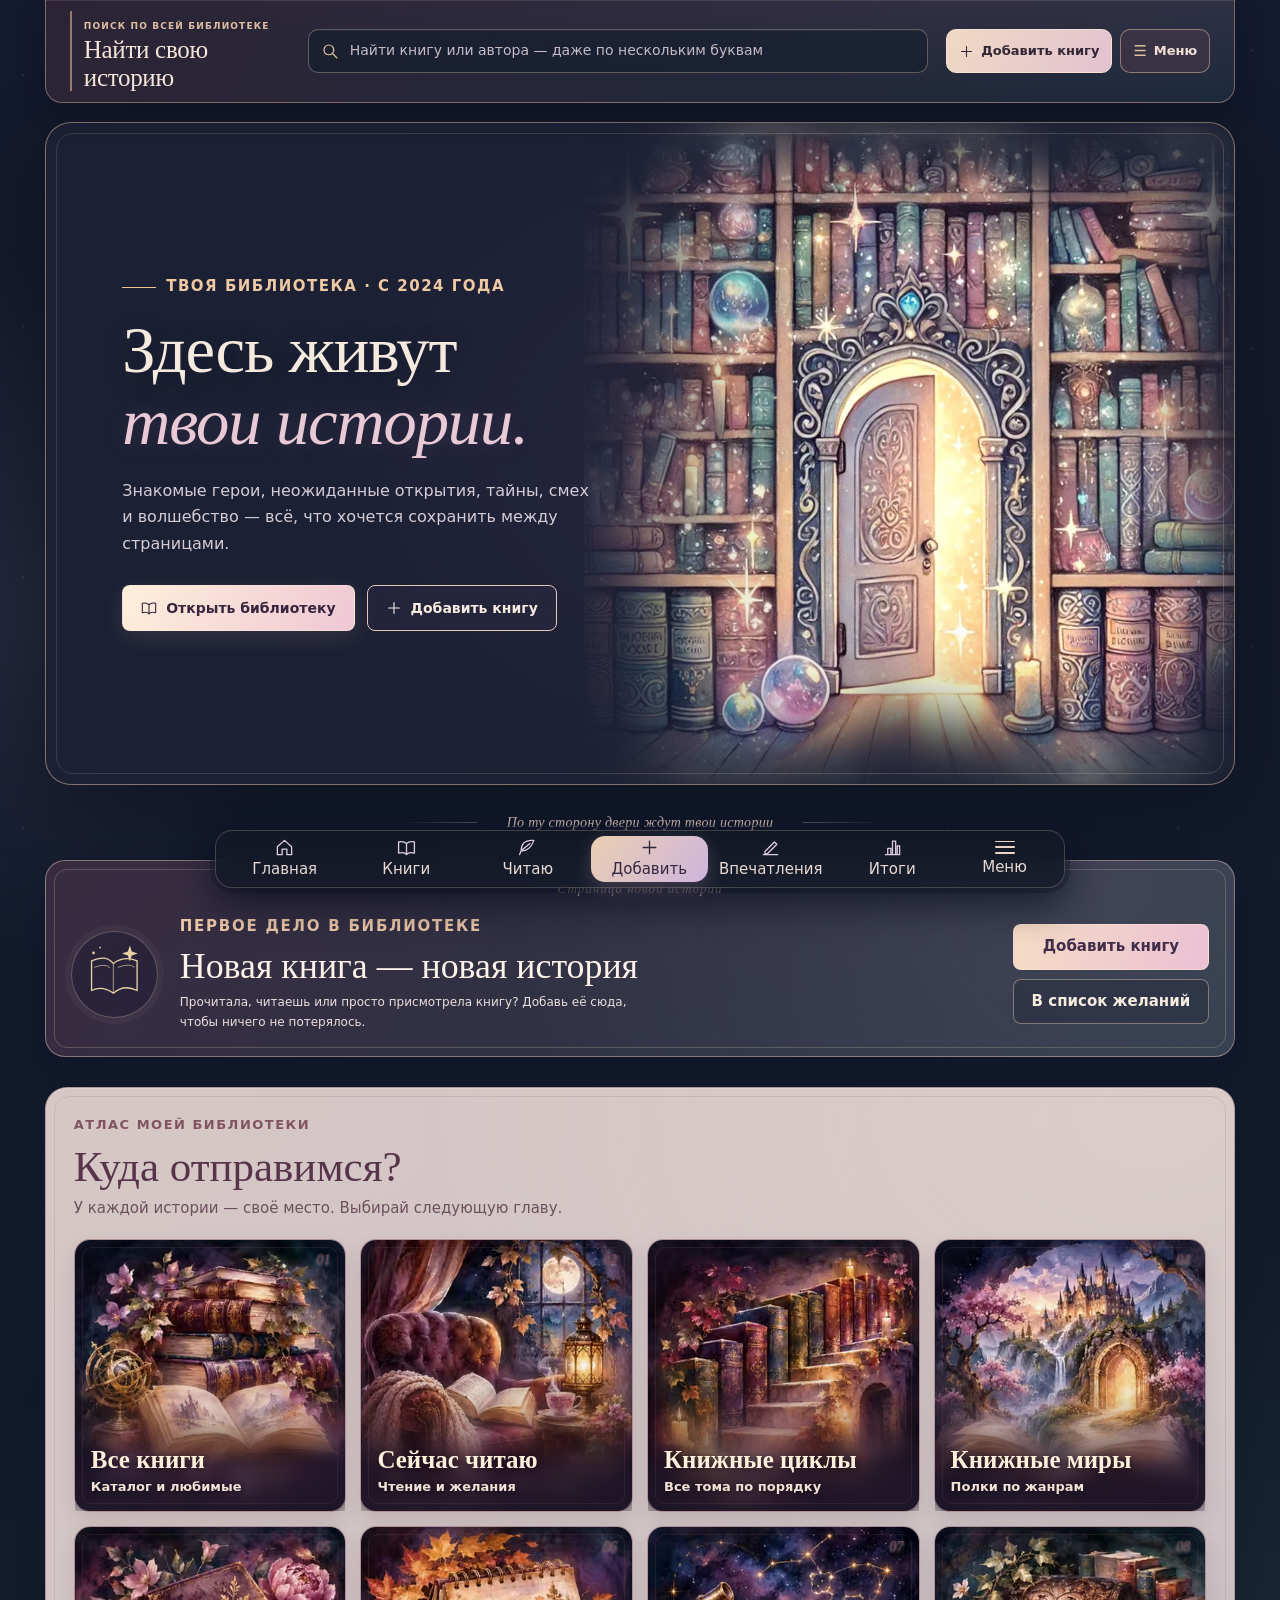
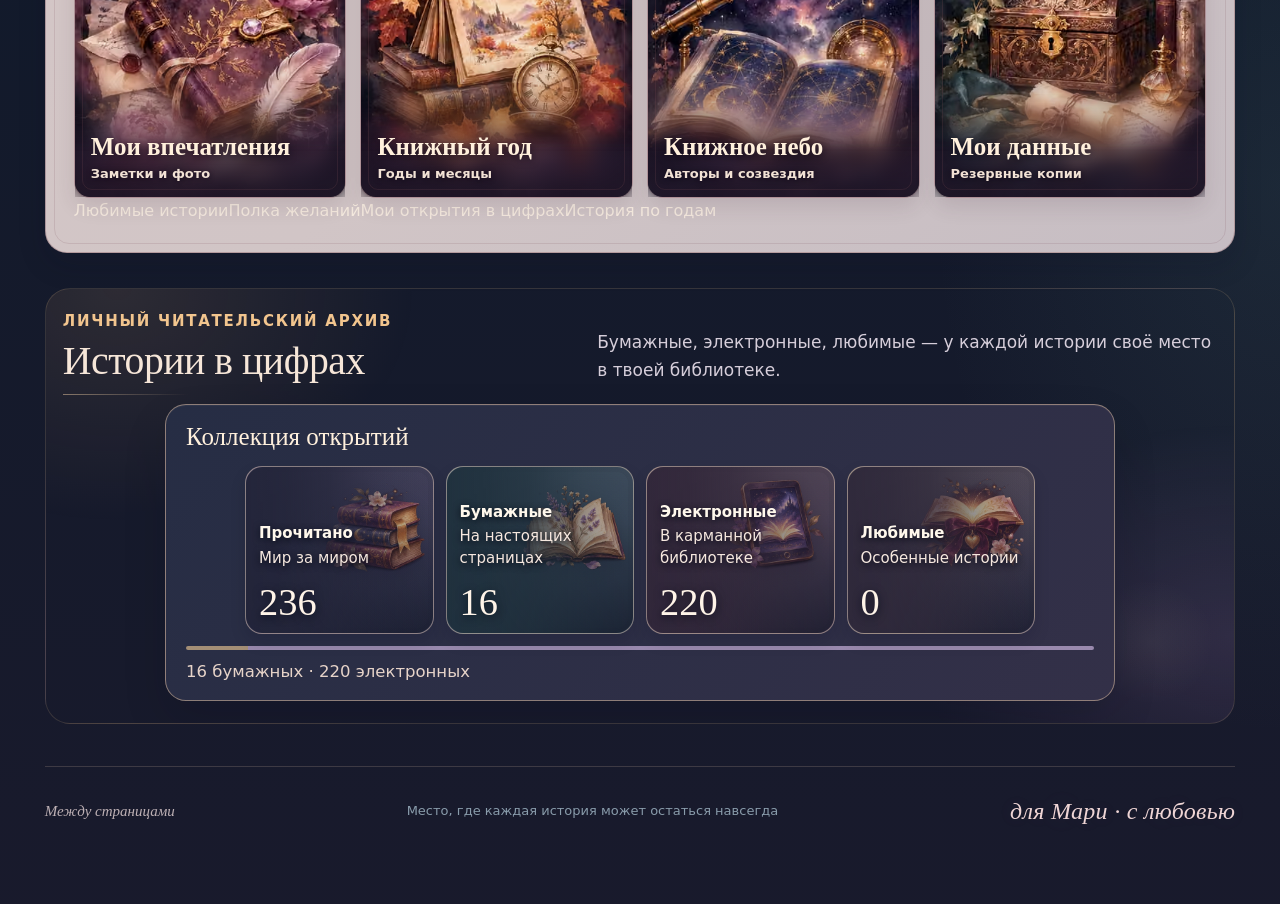
==== commit 65fa2614: "Recompose cycles artwork as one full-bleed fox scene crossing inset frame cleanly" ====
--- a/index.html
+++ b/index.html
@@ -3550,73 +3550,64 @@
 #modal-screen .mari-cycle-book-actions .btn{font-size:15px;min-height:46px}
 @media(max-width:600px){#modal-screen .mari-cycle-book-numbers{grid-template-columns:1fr}#modal-screen .mari-book-cycle-editor{padding:15px!important}}
 </style><style id="mari-cycle-clarity-20261121">
-/* New transparent book illustration: no overlay masks, cropping or fixed-width overflow. */
-#cycles.mari-cycle-room{overflow:clip!important;min-width:0!important}
+/* Unified artwork anchored to the card: botanical edges genuinely cross its inset border.
+   No duplicated branch overlays, square image background or horizontal page overflow. */
+#cycles.mari-cycle-room{position:relative!important;overflow:clip!important;min-width:0!important}
 #cycles .mari-cycle-empty{
- position:relative!important;width:100%!important;max-width:100%!important;min-width:0!important;
- grid-template-columns:minmax(0,1.04fr) minmax(0,.96fr)!important;
- gap:clamp(8px,2vw,24px)!important;align-items:center!important;min-height:0!important;
- padding:clamp(22px,3vw,34px)!important;overflow:visible!important;
+ position:relative!important;isolation:isolate!important;
+ display:grid!important;grid-template-columns:minmax(0,1fr)!important;
+ width:100%!important;max-width:100%!important;min-width:0!important;
+ min-height:365px!important;padding:clamp(23px,3.2vw,39px)!important;
+ overflow:visible!important;
  background:linear-gradient(120deg,#29243a 0%,#24283b 60%,#202c3d 100%)!important;
 }
 #cycles .mari-cycle-empty:before{z-index:0!important}
-#cycles .mari-cycle-empty-copy{position:relative!important;z-index:3!important;min-width:0!important;max-width:100%!important}
+#cycles .mari-cycle-empty-copy{
+ position:relative!important;z-index:3!important;
+ width:min(50%,475px)!important;max-width:50%!important;min-width:0!important;
+}
 #cycles .mari-cycle-illustration{
- position:relative!important;z-index:2!important;
- width:100%!important;max-width:100%!important;min-width:0!important;
- height:clamp(295px,29vw,355px)!important;min-height:0!important;max-height:355px!important;
+ position:absolute!important;z-index:2!important;
+ top:-32px!important;right:-19px!important;bottom:-35px!important;
+ width:62%!important;max-width:none!important;min-width:0!important;
+ height:auto!important;min-height:0!important;max-height:none!important;
  margin:0!important;overflow:visible!important;pointer-events:none!important;
  background:transparent!important;isolation:auto!important;
+ display:flex!important;align-items:center!important;justify-content:center!important;
 }
 #cycles .mari-cycle-illustration:before,
 #cycles .mari-cycle-illustration:after{content:none!important}
 #cycles img.mari-cycle-paint{
- display:block!important;position:absolute!important;right:-3%!important;top:50%!important;
- width:112%!important;height:auto!important;max-width:112%!important;max-height:112%!important;
- min-width:0!important;min-height:0!important;object-fit:contain!important;
- object-position:center!important;transform:translateY(-50%)!important;
- filter:drop-shadow(0 15px 19px rgba(12,8,22,.21))!important;
+ position:relative!important;display:block!important;flex:none!important;
+ width:100%!important;height:100%!important;
+ max-width:100%!important;max-height:100%!important;min-width:0!important;min-height:0!important;
+ object-fit:contain!important;object-position:center center!important;
+ right:auto!important;top:auto!important;transform:none!important;
+ filter:drop-shadow(0 17px 20px rgba(15,9,22,.27))!important;
  -webkit-mask-image:none!important;mask-image:none!important;
 }
-/* The illustrated fox stays its existing size. Separate transparent botanical
-   details cross the inset border only on desktop; the outer section still clips. */
-#cycles img.mari-cycle-extension{display:none!important;pointer-events:none!important}
-@media(min-width:900px){
- #cycles .mari-cycle-illustration{overflow:visible!important}
- #cycles .mari-cycle-illustration:before{
-   content:""!important;display:block!important;position:absolute!important;
-   inset:8% -3% 7% -7%!important;z-index:0!important;pointer-events:none!important;
-   background:radial-gradient(ellipse 55% 48% at 60% 52%,rgba(193,106,64,.13),transparent 93%)!important;
-   filter:blur(15px)!important;
- }
- #cycles img.mari-cycle-paint{
-   z-index:1!important;width:112%!important;max-width:112%!important;max-height:112%!important;
-   right:-3%!important;top:50%!important;transform:translateY(-50%)!important;
-   filter:drop-shadow(0 17px 19px rgba(13,10,25,.24))!important;
- }
- #cycles img.mari-cycle-extension{
-   display:block!important;position:absolute!important;z-index:2!important;
-   height:auto!important;min-height:0!important;max-height:none!important;
-   max-width:none!important;object-fit:contain!important;
-   -webkit-mask-image:none!important;mask-image:none!important;
-   filter:drop-shadow(0 8px 10px rgba(15,8,25,.20))!important;
- }
- #cycles img.mari-cycle-extension-top{
-   width:78%!important;right:-20%!important;top:-19%!important;
-   transform:rotate(-9deg)!important;
- }
- #cycles img.mari-cycle-extension-bottom{
-   width:51%!important;right:-15%!important;bottom:-17%!important;top:auto!important;
-   transform:rotate(11deg)!important;
- }
-}
+/* Preserve editing and saving a series in the book modal. */
 #modal-screen .mari-book-cycle-editor{margin:22px 0 18px!important;scroll-margin-block:20px}
 #modal-screen .mari-cycle-book-actions{display:flex!important;justify-content:flex-start!important}
 #modal-screen .mari-cycle-book-actions button[type=submit]{background:linear-gradient(115deg,#f1dfc7,#d9bbca)!important;color:#292435!important;border:1px solid #f8e3d2!important;font-weight:700!important}
 @media(max-width:760px){
- #cycles .mari-cycle-empty{grid-template-columns:minmax(0,1fr)!important;gap:6px!important;overflow:hidden!important}
- #cycles .mari-cycle-illustration{height:clamp(235px,72vw,330px)!important;max-height:330px!important;width:100%!important;max-width:420px!important;margin:0 auto!important}
- #cycles img.mari-cycle-paint{width:110%!important;max-width:110%!important;max-height:100%!important;right:50%!important;top:50%!important;transform:translate(50%,-50%)!important}
+ #cycles .mari-cycle-empty{
+  display:grid!important;grid-template-columns:minmax(0,1fr)!important;
+  min-height:0!important;gap:8px!important;overflow:hidden!important;
+  padding:22px 19px!important;
+ }
+ #cycles .mari-cycle-empty-copy{width:100%!important;max-width:100%!important}
+ #cycles .mari-cycle-illustration{
+  position:relative!important;top:auto!important;right:auto!important;bottom:auto!important;
+  width:100%!important;max-width:420px!important;height:clamp(230px,76vw,340px)!important;
+  max-height:340px!important;min-height:0!important;margin:0 auto!important;
+  overflow:visible!important;
+ }
+ #cycles img.mari-cycle-paint{width:100%!important;height:100%!important;max-width:100%!important;max-height:100%!important}
+}
+@media(min-width:761px) and (max-width:920px){
+ #cycles .mari-cycle-empty-copy{width:53%!important;max-width:53%!important}
+ #cycles .mari-cycle-illustration{width:58%!important;right:-12px!important}
 }
 </style><style id="mari-cycle-card-save-visibility-20261121">
 /* Series controls belong to the book itself, before the diary and notes. */
@@ -4154,7 +4145,7 @@
   <button type="button" class="btn tonal small mari-cycle-add" data-mari-cycle-add="${index}">Добавить том №${next}</button>
  </article>`;
  }).join('');
- const empty=`<div class="mari-cycle-empty"><div class="mari-cycle-empty-copy"><span class="mari-cycle-eyebrow">Полка будущих продолжений</span><h3>У каждой истории есть продолжение…</h3><p>Здесь будут собираться книжные серии — том за томом, в правильном порядке. Добавь первую книгу и укажи название цикла и номер тома.</p><button class="btn primary" type="button" data-action="add">Добавить книгу серии</button><span class="mari-cycle-empty-hint">Следующие тома появятся на этой полке автоматически.</span></div><div class="mari-cycle-illustration" aria-hidden="true"><img class="mari-cycle-paint" src="assets/mari-cycle-fox-story-20261122.webp" alt="" loading="lazy" decoding="async"><img class="mari-cycle-extension mari-cycle-extension-top" src="assets/mari-cycle-branch-extension-20261122.webp" alt="" loading="lazy" decoding="async"><img class="mari-cycle-extension mari-cycle-extension-bottom" src="assets/mari-cycle-branch-lower-20261122.webp" alt="" loading="lazy" decoding="async"></div></div>`;
+ const empty=`<div class="mari-cycle-empty"><div class="mari-cycle-empty-copy"><span class="mari-cycle-eyebrow">Полка будущих продолжений</span><h3>У каждой истории есть продолжение…</h3><p>Здесь будут собираться книжные серии — том за томом, в правильном порядке. Добавь первую книгу и укажи название цикла и номер тома.</p><button class="btn primary" type="button" data-action="add">Добавить книгу серии</button><span class="mari-cycle-empty-hint">Следующие тома появятся на этой полке автоматически.</span></div><div class="mari-cycle-illustration" aria-hidden="true"><img class="mari-cycle-paint" src="assets/mari-cycle-fox-composed-20261122.webp" alt="" loading="lazy" decoding="async"></div></div>`;
  const suggestions=candidates.length?`<aside class="mari-cycle-suggestions"><div><span class="mari-cycle-eyebrow">Возможные книжные циклы</span><h3>Кажется, эти истории связаны</h3><p>Нашлись совпадения названий у одного автора. Проверь, не тома ли это одной серии.</p></div><div class="mari-cycle-candidate-list">${candidates.map((g,i)=>`<div class="mari-cycle-candidate"><span><strong>${esc(g.title)}</strong><small>${esc(g.author)} · ${g.items.length} книги</small></span><button type="button" data-mari-cycle-review="${i}">Проверить книги</button></div>`).join('')}</div></aside>`:'';
  root.innerHTML=(cards||empty)+suggestions;
 }
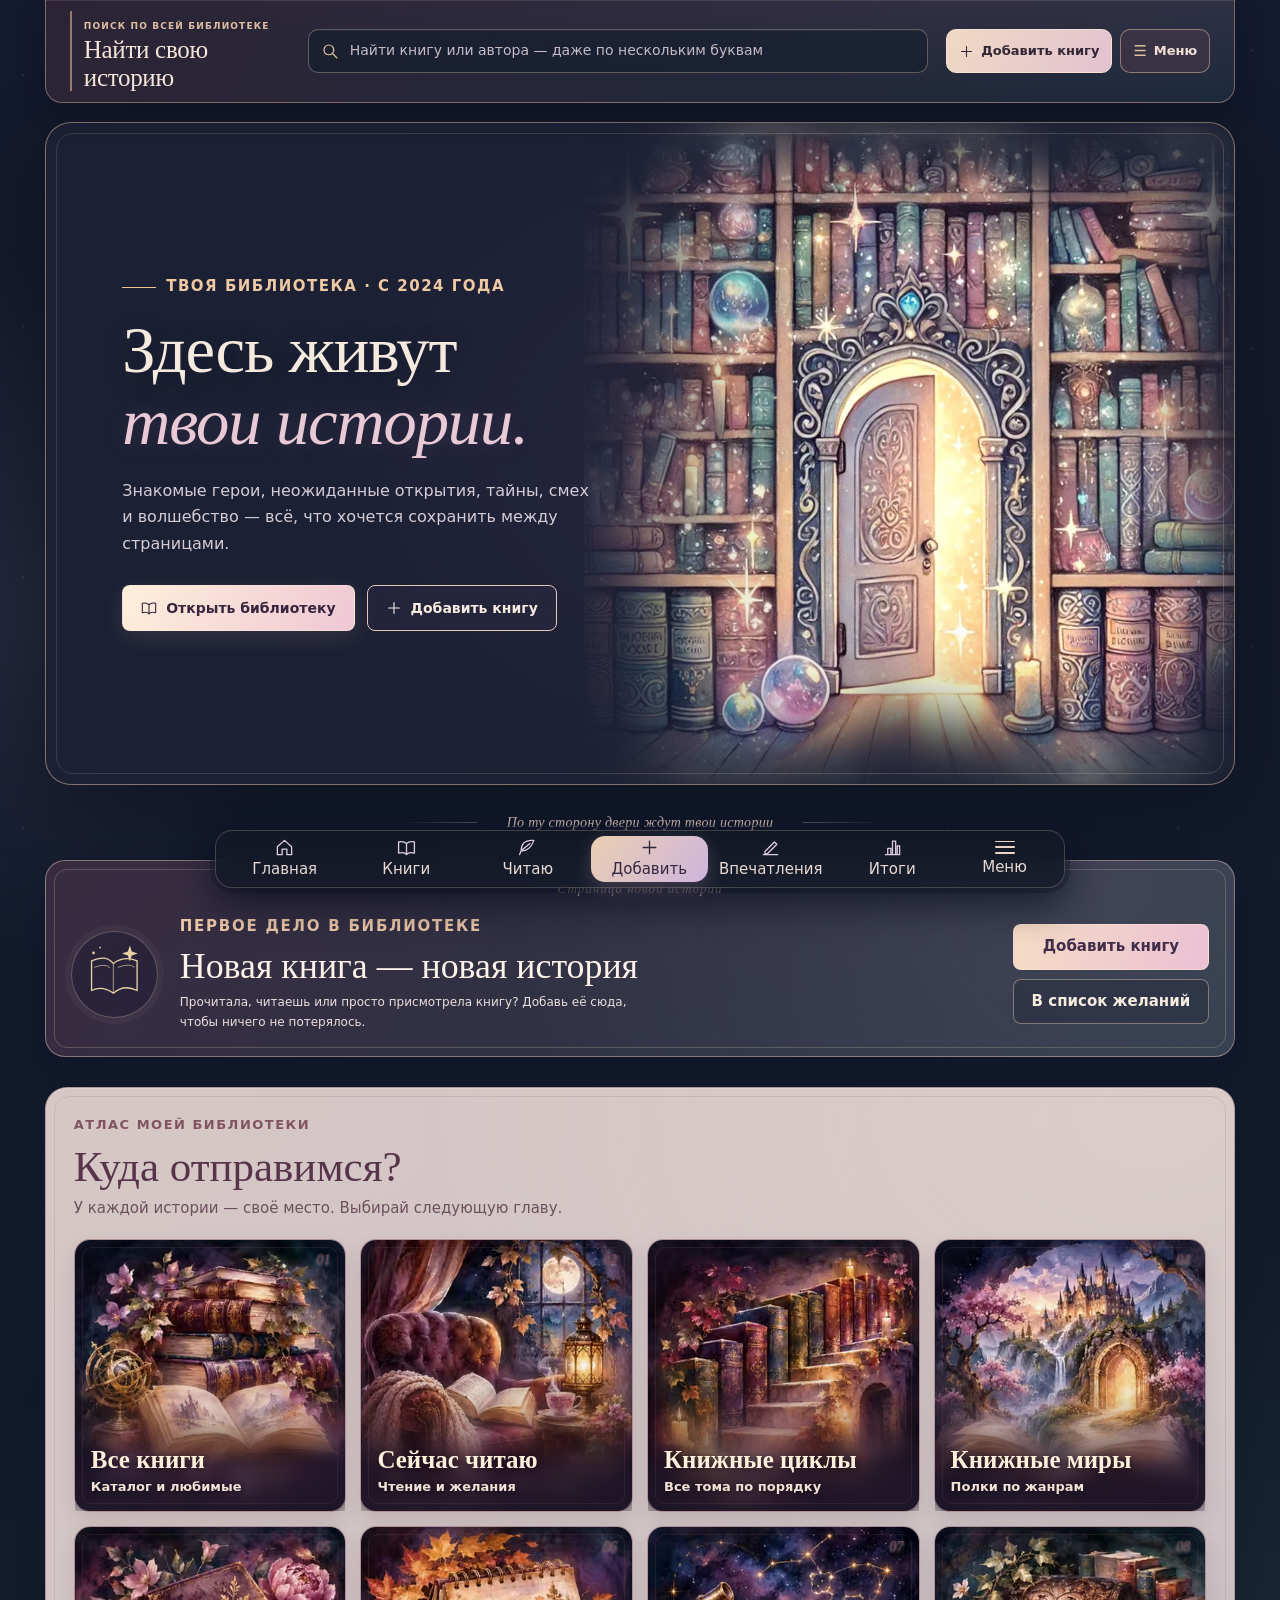
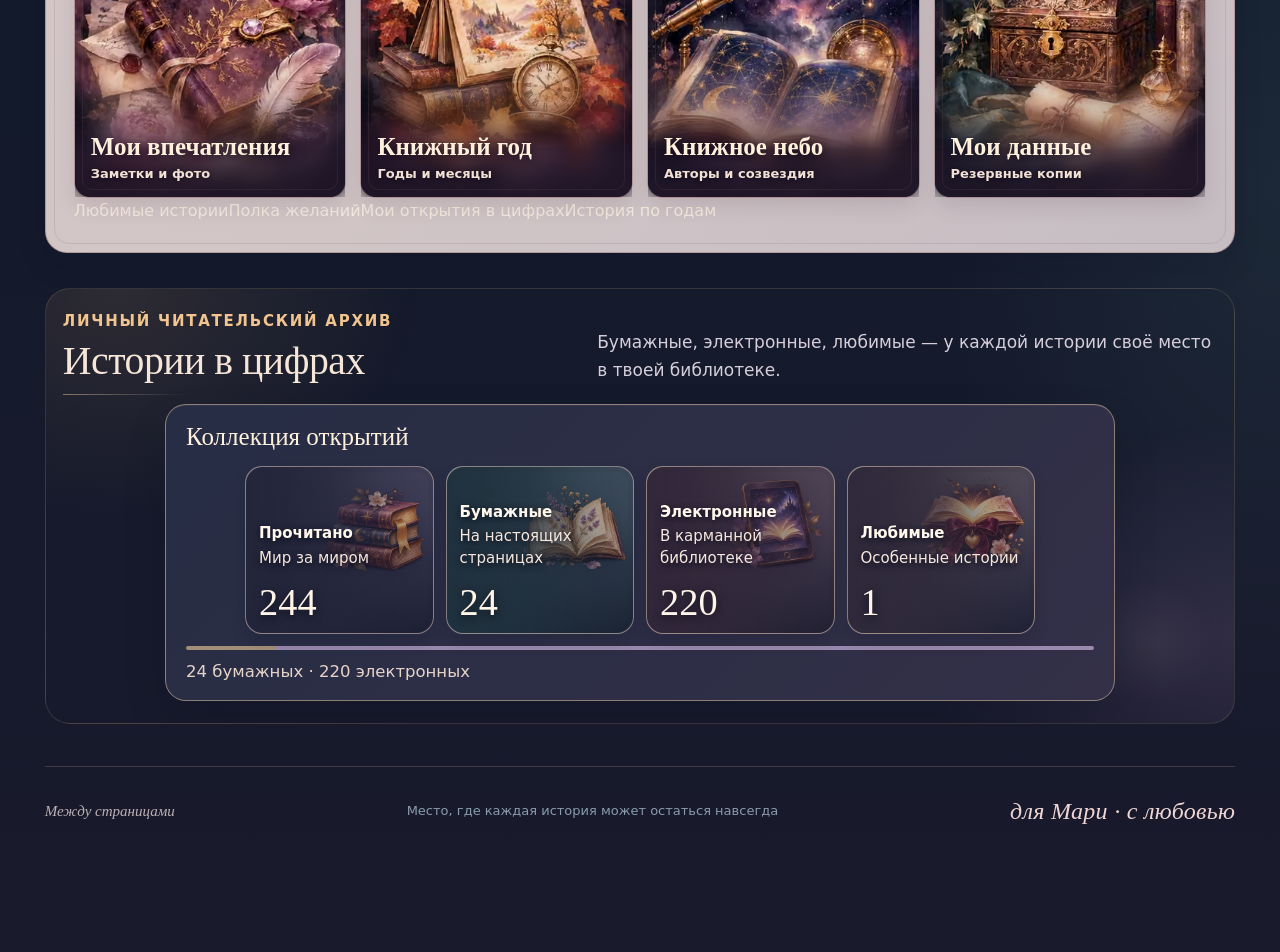
==== commit e834d3e4: "Добавить домашние книги и приблизительные периоды чтения, сохранив данные браузера" ====
--- a/index.html
+++ b/index.html
@@ -3822,7 +3822,7 @@
  other:'<path d="M49 88V20 M49 45q-24-20-33-33q27-4 33 29 M49 69q30-15 34-44q-31 0-34 30 M25 88q23-9 47 0"/>',
 };
 
-const demoBooks=[{"id":"mf6a7023732ef8","title":"Звонок для учителя, или Лес рук","author":"Абгарян Наринэ и другие авторы","genre":"school","originalGenre":"Повесть","status":"read","format":"digital","source":"yandex","sourceOriginal":"Яндекс Книги","favorite":false,"textbook":false,"color":"rose","added":"2026-10-22","readPeriod":"05–07.2025","readingYear":"2025","formatInferred":false,"formatAssumption":"","impressions":[],"sourceRow":2},{"id":"mef666cf872c4b","title":"Загадочный случай в Лавке сладостей","author":"Абишова Зульфия","genre":"other","originalGenre":"Повесть","status":"read","format":"digital","source":"yandex","sourceOriginal":"Яндекс Книги","favorite":false,"textbook":false,"color":"gold","added":"2026-10-22","readPeriod":"11.2025–01.2026","readingYear":"2026","formatInferred":false,"formatAssumption":"","impressions":[],"sourceRow":3},{"id":"m009c346e8b5c1","title":"Фронтовые собаки","author":"Автор не указан","genre":"other","originalGenre":"Познавательный текст","status":"read","format":"digital","source":"textbook","sourceOriginal":"Учебник Климановой: 1 класс, часть 2","favorite":false,"textbook":true,"color":"gold","added":"2026-10-19","readPeriod":"","readingYear":"","formatInferred":true,"formatAssumption":"","impressions":[],"sourceRow":4},{"id":"m28827396fda7c","title":"Первый снег","author":"Аким Яков","genre":"other","originalGenre":"Стихотворение","status":"read","format":"digital","source":"textbook","sourceOriginal":"Учебник Климановой: 2 класс, часть 1","favorite":false,"textbook":true,"color":"gold","added":"2026-10-19","readPeriod":"","readingYear":"","formatInferred":true,"formatAssumption":"","impressions":[],"sourceRow":5},{"id":"mf44e8f7ecff64","title":"Облако","author":"Аксаков Константин","genre":"other","originalGenre":"Стихотворение","status":"read","format":"digital","source":"yandex","sourceOriginal":"Летнее чтение к 3 классу; Яндекс Книги","favorite":false,"textbook":false,"color":"gold","added":"2026-10-19","readPeriod":"02–04.2026","readingYear":"2026","formatInferred":false,"formatAssumption":"","impressions":[],"sourceRow":6},{"id":"m4082aa728922c","title":"Гнездо","author":"Аксаков Сергей","genre":"other","originalGenre":"Рассказ","status":"read","format":"digital","source":"textbook","sourceOriginal":"Учебник Климановой: 1 класс, часть 2","favorite":false,"textbook":true,"color":"gold","added":"2026-10-19","readPeriod":"","readingYear":"","formatInferred":true,"formatAssumption":"","impressions":[],"sourceRow":7},{"id":"mu20261122_1","status":"read","format":"paper","source":"ush","sourceOriginal":"Библиотека Ушакова","favorite":false,"textbook":false,"added":"2026-11-22","readPeriod":"","readingYear":"","formatInferred":false,"formatAssumption":"","impressions":[],"title":"Подвиг Ленинграда. 1941–1944","author":"Алексеев Сергей","genre":"other","originalGenre":"Сборник рассказов","color":"gold"},{"id":"m5916169fa691b","title":"В стране вечных каникул","author":"Алексин Анатолий","genre":"school","originalGenre":"Повесть","status":"read","format":"digital","source":"yandex","sourceOriginal":"Яндекс Книги","favorite":false,"textbook":false,"color":"rose","added":"2026-10-22","readPeriod":"11.2025–01.2026","readingYear":"2026","formatInferred":false,"formatAssumption":"","impressions":[],"sourceRow":8},{"id":"m18f3e128dd294","title":"Кыш, Двапортфеля и я","author":"Алешковский Юз","genre":"other","originalGenre":"Повесть","status":"read","format":"digital","source":"yandex","sourceOriginal":"Яндекс Книги","favorite":false,"textbook":false,"color":"gold","added":"2026-10-22","readPeriod":"05–07.2026","readingYear":"2026","formatInferred":false,"formatAssumption":"","impressions":[],"sourceRow":9},{"id":"m56e2992a2b10c","title":"Огниво","author":"Андерсен Ханс Кристиан","genre":"fantasy","originalGenre":"Сказка","status":"read","format":"digital","source":"other","sourceOriginal":"","favorite":false,"textbook":false,"color":"violet","added":"2026-10-19","readPeriod":"","readingYear":"","formatInferred":true,"formatAssumption":"","impressions":[],"sourceRow":10},{"id":"mccc73cb6485e5","title":"Сказки Андерсена","author":"Андерсен Ханс Кристиан","genre":"other","originalGenre":"Сборник сказок","status":"read","format":"digital","source":"yandex","sourceOriginal":"Яндекс Книги","favorite":false,"textbook":false,"color":"gold","added":"2026-10-22","readPeriod":"02–04.2025","readingYear":"2025","formatInferred":false,"formatAssumption":"","impressions":[],"sourceRow":11},{"id":"m722654053ec90","title":"Кусака","author":"Андреев Леонид","genre":"other","originalGenre":"Рассказ","status":"read","format":"digital","source":"other","sourceOriginal":"Летнее чтение к 3 классу","favorite":false,"textbook":false,"color":"gold","added":"2026-10-19","readPeriod":"","readingYear":"","formatInferred":true,"formatAssumption":"","impressions":[],"sourceRow":12},{"id":"mc67621d9ebf62","title":"Саша-дразнилка","author":"Артюхова Нина","genre":"other","originalGenre":"Рассказ","status":"read","format":"digital","source":"textbook","sourceOriginal":"Учебник Климановой: 1 класс, часть 2","favorite":false,"textbook":true,"color":"gold","added":"2026-10-19","readPeriod":"","readingYear":"","formatInferred":true,"formatAssumption":"","impressions":[],"sourceRow":13},{"id":"m518c7020026cc","title":"Нескучные девчонки из 4 «А»","author":"Асланова Юлия, Леднева Светлана","genre":"other","originalGenre":"Повесть","status":"read","format":"digital","source":"yandex","sourceOriginal":"Яндекс Книги","favorite":false,"textbook":false,"color":"gold","added":"2026-10-22","readPeriod":"08–10.2025","readingYear":"2025","formatInferred":false,"formatAssumption":"","impressions":[],"sourceRow":14},{"id":"m8499182a556a4","title":"Серебряное копытце","author":"Бажов Павел","genre":"other","originalGenre":"Сказ","status":"read","format":"digital","source":"yandex","sourceOriginal":"Яндекс Книги","favorite":false,"textbook":false,"color":"gold","added":"2026-10-22","readPeriod":"02–04.2025","readingYear":"2025","formatInferred":false,"formatAssumption":"","impressions":[],"sourceRow":15},{"id":"m688c8fe60fd3c","title":"Весёлая осень","author":"Бальмонт Константин","genre":"other","originalGenre":"Стихотворение","status":"read","format":"digital","source":"other","sourceOriginal":"Летнее чтение к 3 классу","favorite":false,"textbook":false,"color":"gold","added":"2026-10-19","readPeriod":"","readingYear":"","formatInferred":true,"formatAssumption":"","impressions":[],"sourceRow":16},{"id":"m5f49fa123befc","title":"Осень","author":"Бальмонт Константин","genre":"other","originalGenre":"Стихотворение","status":"read","format":"digital","source":"textbook","sourceOriginal":"Учебник Климановой: 2 класс, часть 1","favorite":false,"textbook":true,"color":"gold","added":"2026-10-19","readPeriod":"","readingYear":"","formatInferred":true,"formatAssumption":"","impressions":[],"sourceRow":17},{"id":"mc333a702e4b46","title":"Снежинка","author":"Бальмонт Константин","genre":"other","originalGenre":"Стихотворение","status":"read","format":"digital","source":"textbook","sourceOriginal":"Учебник Климановой: 2 класс, часть 1","favorite":false,"textbook":true,"color":"gold","added":"2026-10-19","readPeriod":"","readingYear":"","formatInferred":true,"formatAssumption":"","impressions":[],"sourceRow":18},{"id":"m3425e69fb1f01","title":"Питер Пен","author":"Барри Джеймс","genre":"fantasy","originalGenre":"Повесть-сказка","status":"read","format":"digital","source":"yandex","sourceOriginal":"Летнее чтение к 3 классу; Яндекс Книги","favorite":false,"textbook":false,"color":"violet","added":"2026-10-19","readPeriod":"05–07.2026","readingYear":"2026","formatInferred":false,"formatAssumption":"","impressions":[],"sourceRow":19},{"id":"m6adbae53bb2d6","title":"Блогер из каменного века","author":"Барткова Наталья","genre":"other","originalGenre":"Повесть","status":"read","format":"digital","source":"other","sourceOriginal":"Добавлено отдельно","favorite":false,"textbook":false,"color":"gold","added":"2026-10-19","readPeriod":"","readingYear":"","formatInferred":true,"formatAssumption":"","impressions":[],"sourceRow":20},{"id":"mc3453a38596ab","title":"Верёвочка","author":"Барто Агния","genre":"other","originalGenre":"Стихотворение","status":"read","format":"digital","source":"textbook","sourceOriginal":"Учебник Климановой: 2 класс, часть 2","favorite":false,"textbook":true,"color":"gold","added":"2026-10-19","readPeriod":"","readingYear":"","formatInferred":true,"formatAssumption":"","impressions":[],"sourceRow":21},{"id":"m23384e17b890b","title":"Любочка","author":"Барто Агния","genre":"other","originalGenre":"Стихотворение","status":"read","format":"digital","source":"other","sourceOriginal":"Летнее чтение к 3 классу","favorite":false,"textbook":false,"color":"gold","added":"2026-10-19","readPeriod":"","readingYear":"","formatInferred":true,"formatAssumption":"","impressions":[],"sourceRow":22},{"id":"m51130d338c85a","title":"Мама-болельщица","author":"Барто Агния","genre":"other","originalGenre":"Стихотворение","status":"read","format":"digital","source":"other","sourceOriginal":"Летнее чтение к 3 классу","favorite":false,"textbook":false,"color":"gold","added":"2026-10-19","readPeriod":"","readingYear":"","formatInferred":true,"formatAssumption":"","impressions":[],"sourceRow":23},{"id":"m54543a85885ef","title":"Мы не заметили жука","author":"Барто Агния","genre":"other","originalGenre":"Стихотворение","status":"read","format":"digital","source":"textbook","sourceOriginal":"Учебник Климановой: 2 класс, часть 2","favorite":false,"textbook":true,"color":"gold","added":"2026-10-19","readPeriod":"","readingYear":"","formatInferred":true,"formatAssumption":"","impressions":[],"sourceRow":24},{"id":"m0cdd195db4d1c","title":"Шла вчера я по Садовой","author":"Барто Агния","genre":"other","originalGenre":"Стихотворение","status":"read","format":"digital","source":"textbook","sourceOriginal":"Учебник Климановой: 2 класс, часть 2","favorite":false,"textbook":true,"color":"gold","added":"2026-10-19","readPeriod":"","readingYear":"","formatInferred":true,"formatAssumption":"","impressions":[],"sourceRow":25},{"id":"mac907e83f1b1b","title":"Юный натуралист","author":"Барто Агния","genre":"other","originalGenre":"Стихотворение","status":"read","format":"digital","source":"other","sourceOriginal":"Летнее чтение к 3 классу","favorite":false,"textbook":false,"color":"gold","added":"2026-10-19","readPeriod":"","readingYear":"","formatInferred":true,"formatAssumption":"","impressions":[],"sourceRow":26},{"id":"m6c0080948c511","title":"Страна Оз","author":"Баум Фрэнк","genre":"fantasy","originalGenre":"Повесть-сказка","status":"read","format":"digital","source":"other","sourceOriginal":"Летнее чтение к 3 классу","favorite":false,"textbook":false,"color":"violet","added":"2026-10-19","readPeriod":"","readingYear":"","formatInferred":true,"formatAssumption":"","impressions":[],"sourceRow":27},{"id":"m2cb509d395475","title":"Подснежники","author":"Белозёров Тимофей","genre":"other","originalGenre":"Стихотворение","status":"read","format":"digital","source":"textbook","sourceOriginal":"Учебник Климановой: 1 класс, часть 1","favorite":false,"textbook":true,"color":"gold","added":"2026-10-19","readPeriod":"","readingYear":"","formatInferred":true,"formatAssumption":"","impressions":[],"sourceRow":28},{"id":"mf0556def71728","title":"Хитрые грибы","author":"Береснев Александр","genre":"other","originalGenre":"Стихотворение","status":"read","format":"digital","source":"textbook","sourceOriginal":"Учебник Климановой: 2 класс, часть 1","favorite":false,"textbook":true,"color":"gold","added":"2026-10-19","readPeriod":"","readingYear":"","formatInferred":true,"formatAssumption":"","impressions":[],"sourceRow":29},{"id":"mf11ddde68a37f","title":"Гляжу с высоты","author":"Берестов Валентин","genre":"other","originalGenre":"Стихотворение","status":"read","format":"digital","source":"textbook","sourceOriginal":"Учебник Климановой: 2 класс, часть 2","favorite":false,"textbook":true,"color":"gold","added":"2026-10-19","readPeriod":"","readingYear":"","formatInferred":true,"formatAssumption":"","impressions":[],"sourceRow":30},{"id":"mb4defae0b2e27","title":"За игрой","author":"Берестов Валентин","genre":"other","originalGenre":"Стихотворение","status":"read","format":"digital","source":"textbook","sourceOriginal":"Учебник Климановой: 2 класс, часть 2","favorite":false,"textbook":true,"color":"gold","added":"2026-10-19","readPeriod":"","readingYear":"","formatInferred":true,"formatAssumption":"","impressions":[],"sourceRow":31},{"id":"m05ff99d91ee1d","title":"Кошкин щенок","author":"Берестов Валентин","genre":"other","originalGenre":"Стихотворение","status":"read","format":"digital","source":"textbook","sourceOriginal":"Учебник Климановой: 2 класс, часть 1","favorite":false,"textbook":true,"color":"gold","added":"2026-10-19","readPeriod":"","readingYear":"","formatInferred":true,"formatAssumption":"","impressions":[],"sourceRow":32},{"id":"me0f3899f206d7","title":"Лягушата","author":"Берестов Валентин","genre":"other","originalGenre":"Стихотворение","status":"read","format":"digital","source":"textbook","sourceOriginal":"Учебник Климановой: 1 класс, часть 2","favorite":false,"textbook":true,"color":"gold","added":"2026-10-19","readPeriod":"","readingYear":"","formatInferred":true,"formatAssumption":"","impressions":[],"sourceRow":33},{"id":"mf2d060db648ab","title":"Маленький лорд Фаунтлерой","author":"Бёрнетт Фрэнсис","genre":"other","originalGenre":"Роман","status":"read","format":"digital","source":"yandex","sourceOriginal":"Летнее чтение к 3 классу; Яндекс Книги","favorite":false,"textbook":false,"color":"gold","added":"2026-10-19","readPeriod":"05–07.2026","readingYear":"2026","formatInferred":false,"formatAssumption":"","impressions":[],"sourceRow":34},{"id":"m2c4dff5b7c404","title":"Как Муравьишка домой спешил","author":"Бианки Виталий","genre":"fantasy","originalGenre":"Сказка","status":"read","format":"digital","source":"yandex","sourceOriginal":"Яндекс Книги","favorite":false,"textbook":false,"color":"violet","added":"2026-10-22","readPeriod":"02–04.2025","readingYear":"2025","formatInferred":false,"formatAssumption":"","impressions":[],"sourceRow":35},{"id":"me6031b0585d37","title":"Музыкант","author":"Бианки Виталий","genre":"other","originalGenre":"Рассказ","status":"read","format":"digital","source":"textbook","sourceOriginal":"Учебник Климановой: 2 класс, часть 1","favorite":false,"textbook":true,"color":"gold","added":"2026-10-19","readPeriod":"","readingYear":"","formatInferred":true,"formatAssumption":"","impressions":[],"sourceRow":36},{"id":"m24ca91c46588a","title":"Мурзук","author":"Бианки Виталий","genre":"other","originalGenre":"Повесть","status":"read","format":"digital","source":"other","sourceOriginal":"Летнее чтение к 3 классу","favorite":false,"textbook":false,"color":"gold","added":"2026-10-19","readPeriod":"","readingYear":"","formatInferred":true,"formatAssumption":"","impressions":[],"sourceRow":37},{"id":"mb5ea101355cca","title":"Оранжевое горлышко","author":"Бианки Виталий","genre":"other","originalGenre":"Повесть","status":"read","format":"digital","source":"other","sourceOriginal":"Летнее чтение к 3 классу","favorite":false,"textbook":false,"color":"gold","added":"2026-10-19","readPeriod":"","readingYear":"","formatInferred":true,"formatAssumption":"","impressions":[],"sourceRow":38},{"id":"m0fa68234cb49c","title":"Гори-гори ясно!","author":"Благинина Елена","genre":"other","originalGenre":"Стихотворение","status":"read","format":"digital","source":"other","sourceOriginal":"Летнее чтение к 3 классу","favorite":false,"textbook":false,"color":"gold","added":"2026-10-19","readPeriod":"","readingYear":"","formatInferred":true,"formatAssumption":"","impressions":[],"sourceRow":39},{"id":"m619dbd017cec8","title":"Мороз","author":"Благинина Елена","genre":"other","originalGenre":"Стихотворение","status":"read","format":"digital","source":"textbook","sourceOriginal":"Учебник Климановой: 2 класс, часть 1","favorite":false,"textbook":true,"color":"gold","added":"2026-10-19","readPeriod":"","readingYear":"","formatInferred":true,"formatAssumption":"","impressions":[],"sourceRow":40},{"id":"ma8951fb5dd1eb","title":"Подарок","author":"Благинина Елена","genre":"other","originalGenre":"Стихотворение","status":"read","format":"digital","source":"textbook","sourceOriginal":"Учебник Климановой: 1 класс, часть 2","favorite":false,"textbook":true,"color":"gold","added":"2026-10-19","readPeriod":"","readingYear":"","formatInferred":true,"formatAssumption":"","impressions":[],"sourceRow":41},{"id":"md2a64c49e2603","title":"Посидим в тишине","author":"Благинина Елена","genre":"other","originalGenre":"Стихотворение","status":"read","format":"digital","source":"textbook","sourceOriginal":"Учебник Климановой: 2 класс, часть 2","favorite":false,"textbook":true,"color":"gold","added":"2026-10-19","readPeriod":"","readingYear":"","formatInferred":true,"formatAssumption":"","impressions":[],"sourceRow":42},{"id":"md17c4b4377bf1","title":"Радуга","author":"Благинина Елена","genre":"other","originalGenre":"Стихотворение","status":"read","format":"digital","source":"other","sourceOriginal":"Летнее чтение к 3 классу","favorite":false,"textbook":false,"color":"gold","added":"2026-10-19","readPeriod":"","readingYear":"","formatInferred":true,"formatAssumption":"","impressions":[],"sourceRow":43},{"id":"m5fc000dd1b668","title":"Эхо","author":"Благинина Елена","genre":"other","originalGenre":"Стихотворение","status":"read","format":"digital","source":"other","sourceOriginal":"Летнее чтение к 3 классу","favorite":false,"textbook":false,"color":"gold","added":"2026-10-19","readPeriod":"","readingYear":"","formatInferred":true,"formatAssumption":"","impressions":[],"sourceRow":44},{"id":"mc69c4d6b146d3","title":"Возвращение на остров сокровищ","author":"Блайтон Энид","genre":"adventure","originalGenre":"Повесть","status":"read","format":"digital","source":"yandex","sourceOriginal":"Яндекс Книги","favorite":false,"textbook":false,"color":"sage","added":"2026-10-22","readPeriod":"11.2025–01.2026","readingYear":"2026","formatInferred":false,"formatAssumption":"","impressions":[],"sourceRow":45},{"id":"me58c76d2b3251","title":"Вредная девчонка — староста","author":"Блайтон Энид","genre":"other","originalGenre":"Повесть","status":"read","format":"digital","source":"yandex","sourceOriginal":"Яндекс Книги","favorite":false,"textbook":false,"color":"gold","added":"2026-10-22","readPeriod":"11.2025–01.2026","readingYear":"2026","formatInferred":false,"formatAssumption":"","impressions":[],"sourceRow":46},{"id":"m9d20d4d832ad6","title":"Вредная девчонка в школе","author":"Блайтон Энид","genre":"other","originalGenre":"Повесть","status":"read","format":"digital","source":"yandex","sourceOriginal":"Яндекс Книги","favorite":false,"textbook":false,"color":"gold","added":"2026-10-22","readPeriod":"11.2025–01.2026","readingYear":"2026","formatInferred":false,"formatAssumption":"","impressions":[],"sourceRow":47},{"id":"maf2d62470ff16","title":"Вредная девчонка исправляется","author":"Блайтон Энид","genre":"other","originalGenre":"Повесть","status":"read","format":"digital","source":"yandex","sourceOriginal":"Яндекс Книги","favorite":false,"textbook":false,"color":"gold","added":"2026-10-22","readPeriod":"11.2025–01.2026","readingYear":"2026","formatInferred":false,"formatAssumption":"","impressions":[],"sourceRow":48},{"id":"m8a185f051e1e8","title":"На острове сокровищ","author":"Блайтон Энид","genre":"adventure","originalGenre":"Повесть","status":"read","format":"digital","source":"yandex","sourceOriginal":"Яндекс Книги","favorite":false,"textbook":false,"color":"sage","added":"2026-10-22","readPeriod":"11.2025–01.2026","readingYear":"2026","formatInferred":false,"formatAssumption":"","impressions":[],"sourceRow":49},{"id":"m6dccca2732a97","title":"Опасные каникулы","author":"Блайтон Энид","genre":"school","originalGenre":"Повесть","status":"read","format":"digital","source":"yandex","sourceOriginal":"Яндекс Книги","favorite":false,"textbook":false,"color":"rose","added":"2026-10-22","readPeriod":"11.2025–01.2026","readingYear":"2026","formatInferred":false,"formatAssumption":"","impressions":[],"sourceRow":50},{"id":"md4e173b4bceb6","title":"Женский день","author":"Блок Александр","genre":"other","originalGenre":"Стихотворение","status":"read","format":"digital","source":"textbook","sourceOriginal":"Учебник Климановой: 2 класс, часть 2","favorite":false,"textbook":true,"color":"gold","added":"2026-10-19","readPeriod":"","readingYear":"","formatInferred":true,"formatAssumption":"","impressions":[],"sourceRow":51},{"id":"mc16de3082795e","title":"На лугу","author":"Блок Александр","genre":"other","originalGenre":"Стихотворение","status":"read","format":"digital","source":"textbook","sourceOriginal":"Учебник Климановой: 2 класс, часть 2","favorite":false,"textbook":true,"color":"gold","added":"2026-10-19","readPeriod":"","readingYear":"","formatInferred":true,"formatAssumption":"","impressions":[],"sourceRow":52},{"id":"mbd287a707deda","title":"Кот колдуньи Молли. Волшебство наоборот","author":"Бопэр Поль","genre":"fantasy","originalGenre":"Повесть-сказка","status":"read","format":"digital","source":"yandex","sourceOriginal":"Яндекс Книги","favorite":false,"textbook":false,"color":"violet","added":"2026-10-22","readPeriod":"08–10.2026","readingYear":"2026","formatInferred":false,"formatAssumption":"","impressions":[],"sourceRow":53},{"id":"mf5bb1f4ddb224","title":"Кот колдуньи Молли. Таинственное исчезновение","author":"Бопэр Поль","genre":"fantasy","originalGenre":"Повесть-сказка","status":"read","format":"digital","source":"yandex","sourceOriginal":"Яндекс Книги","favorite":false,"textbook":false,"color":"violet","added":"2026-10-22","readPeriod":"08–10.2026","readingYear":"2026","formatInferred":false,"formatAssumption":"","impressions":[],"sourceRow":54},{"id":"mb4430a7716931","title":"Всё лето в один день","author":"Брэдбери Рэй","genre":"other","originalGenre":"Рассказ","status":"read","format":"digital","source":"yandex","sourceOriginal":"Летнее чтение к 3 классу; Яндекс Книги","favorite":false,"textbook":false,"color":"gold","added":"2026-10-19","readPeriod":"","readingYear":"","formatInferred":false,"formatAssumption":"","impressions":[],"sourceRow":55},{"id":"m3ccbcceb87604","title":"Сухие листья","author":"Брюсов Валерий","genre":"other","originalGenre":"Стихотворение","status":"read","format":"digital","source":"textbook","sourceOriginal":"Учебник Климановой: 2 класс, часть 1","favorite":false,"textbook":true,"color":"gold","added":"2026-10-19","readPeriod":"","readingYear":"","formatInferred":true,"formatAssumption":"","impressions":[],"sourceRow":56},{"id":"m1f4fa373bd927","title":"Камень-ребус","author":"Булычёв Кир","genre":"other","originalGenre":"Повесть","status":"read","format":"digital","source":"other","sourceOriginal":"Летнее чтение к 3 классу","favorite":false,"textbook":false,"color":"gold","added":"2026-10-19","readPeriod":"","readingYear":"","formatInferred":true,"formatAssumption":"","impressions":[],"sourceRow":57},{"id":"md8a63bfa6fe36","title":"Матери","author":"Бунин Иван","genre":"other","originalGenre":"Стихотворение","status":"read","format":"digital","source":"textbook","sourceOriginal":"Учебник Климановой: 2 класс, часть 2","favorite":false,"textbook":true,"color":"gold","added":"2026-10-19","readPeriod":"","readingYear":"","formatInferred":true,"formatAssumption":"","impressions":[],"sourceRow":58},{"id":"mff16843aa26d5","title":"Первый снег","author":"Бунин Иван","genre":"other","originalGenre":"Стихотворение","status":"read","format":"digital","source":"textbook","sourceOriginal":"Учебник Климановой: 2 класс, часть 1","favorite":false,"textbook":true,"color":"gold","added":"2026-10-19","readPeriod":"","readingYear":"","formatInferred":true,"formatAssumption":"","impressions":[],"sourceRow":59},{"id":"m0c35f6569368c","title":"Цифра","author":"Бунин Иван","genre":"other","originalGenre":"Рассказ","status":"read","format":"digital","source":"yandex","sourceOriginal":"Летнее чтение к 3 классу; Яндекс Книги","favorite":false,"textbook":false,"color":"gold","added":"2026-10-19","readPeriod":"02–04.2026","readingYear":"2026","formatInferred":false,"formatAssumption":"","impressions":[],"sourceRow":60},{"id":"mbb4c7e5881491","title":"Сказки Кота-Мурлыки","author":"Вагнер Николай","genre":"other","originalGenre":"Сборник сказок","status":"read","format":"digital","source":"yandex","sourceOriginal":"Летнее чтение к 3 классу; Яндекс Книги","favorite":false,"textbook":false,"color":"gold","added":"2026-10-19","readPeriod":"02–04.2026","readingYear":"2026","formatInferred":false,"formatAssumption":"","impressions":[],"sourceRow":61},{"id":"madf8351f915ed","title":"Белая берёза","author":"Васильев Сергей","genre":"other","originalGenre":"Стихотворение","status":"read","format":"digital","source":"textbook","sourceOriginal":"Учебник Климановой: 2 класс, часть 2","favorite":false,"textbook":true,"color":"gold","added":"2026-10-19","readPeriod":"","readingYear":"","formatInferred":true,"formatAssumption":"","impressions":[],"sourceRow":62},{"id":"m88ffe770af51f","title":"Учёный Петя","author":"Введенский Александр","genre":"other","originalGenre":"Стихотворение","status":"read","format":"digital","source":"textbook","sourceOriginal":"Учебник Климановой: 2 класс, часть 2","favorite":false,"textbook":true,"color":"gold","added":"2026-10-19","readPeriod":"","readingYear":"","formatInferred":true,"formatAssumption":"","impressions":[],"sourceRow":63},{"id":"m6b8238a8f0297","title":"Везучая уточка","author":"Вебб Холли","genre":"other","originalGenre":"Повесть","status":"read","format":"paper","source":"yandex","sourceOriginal":"Яндекс Книги","favorite":false,"textbook":false,"color":"gold","added":"2026-10-22","readPeriod":"10.2024","readingYear":"2024","formatInferred":true,"formatAssumption":"По уточнению семьи: приблизительно 2/3 Холли Вебб — бумажные; даты октября 2024 неполные.","impressions":[],"sourceRow":64},{"id":"m4d85cfcc7b5b9","title":"Зефирное волшебство","author":"Вебб Холли","genre":"fantasy","originalGenre":"Повесть","status":"read","format":"digital","source":"yandex","sourceOriginal":"Яндекс Книги","favorite":false,"textbook":false,"color":"violet","added":"2026-10-22","readPeriod":"11.2024–01.2025","readingYear":"2025","formatInferred":false,"formatAssumption":"","impressions":[],"sourceRow":65},{"id":"m4bac51e7ab973","title":"Клубничный корабль","author":"Вебб Холли","genre":"other","originalGenre":"Повесть","status":"read","format":"digital","source":"yandex","sourceOriginal":"Яндекс Книги","favorite":false,"textbook":false,"color":"gold","added":"2026-10-22","readPeriod":"11.2024–01.2025","readingYear":"2025","formatInferred":false,"formatAssumption":"","impressions":[],"sourceRow":66},{"id":"m459c1d01df09c","title":"Котёнок Дымка, или Тайна домика на дереве","author":"Вебб Холли","genre":"mystery","originalGenre":"Повесть","status":"read","format":"paper","source":"home","sourceOriginal":"По фото","favorite":false,"textbook":false,"color":"blue","added":"2026-10-19","readPeriod":"","readingYear":"","formatInferred":false,"formatAssumption":"","impressions":[],"sourceRow":67},{"id":"m78f8039912c1d","title":"Котёнок Звёздочка, или Двойной сюрприз","author":"Вебб Холли","genre":"other","originalGenre":"Повесть","status":"read","format":"paper","source":"home","sourceOriginal":"По фото","favorite":false,"textbook":false,"color":"gold","added":"2026-10-19","readPeriod":"","readingYear":"","formatInferred":false,"formatAssumption":"","impressions":[],"sourceRow":68},{"id":"m3224622e18b22","title":"Котёнок Кэтти, или Секрет в шкафу","author":"Вебб Холли","genre":"other","originalGenre":"Повесть","status":"read","format":"paper","source":"home","sourceOriginal":"По фото","favorite":false,"textbook":false,"color":"gold","added":"2026-10-19","readPeriod":"","readingYear":"","formatInferred":false,"formatAssumption":"","impressions":[],"sourceRow":69},{"id":"m8aa466264a1a5","title":"Котёнок Пират, или Ловкий коготь","author":"Вебб Холли","genre":"other","originalGenre":"Повесть","status":"read","format":"paper","source":"home","sourceOriginal":"По фото","favorite":false,"textbook":false,"color":"gold","added":"2026-10-19","readPeriod":"","readingYear":"","formatInferred":false,"formatAssumption":"","impressions":[],"sourceRow":70},{"id":"m488c0ea9a61ec","title":"Котята в музее. Проклятие кошачьего папируса","author":"Вебб Холли","genre":"other","originalGenre":"Повесть","status":"read","format":"paper","source":"home","sourceOriginal":"По фото","favorite":false,"textbook":false,"color":"gold","added":"2026-10-19","readPeriod":"","readingYear":"","formatInferred":false,"formatAssumption":"","impressions":[],"sourceRow":71},{"id":"m9383f91bfa067","title":"Котята в музее. Тайный дневник кота Бориса","author":"Вебб Холли","genre":"other","originalGenre":"Повесть","status":"read","format":"paper","source":"home","sourceOriginal":"По фото","favorite":false,"textbook":false,"color":"gold","added":"2026-10-19","readPeriod":"","readingYear":"","formatInferred":false,"formatAssumption":"","impressions":[],"sourceRow":72},{"id":"m37e39538fdcde","title":"Кролик-невидимка","author":"Вебб Холли","genre":"other","originalGenre":"Повесть","status":"read","format":"paper","source":"yandex","sourceOriginal":"Яндекс Книги","favorite":false,"textbook":false,"color":"gold","added":"2026-10-22","readPeriod":"10.2024","readingYear":"2024","formatInferred":true,"formatAssumption":"По уточнению семьи: приблизительно 2/3 Холли Вебб — бумажные; даты октября 2024 неполные.","impressions":[],"sourceRow":73},{"id":"m7f3fb453038cc","title":"Магия грустного щенка","author":"Вебб Холли","genre":"fantasy","originalGenre":"Повесть","status":"read","format":"paper","source":"yandex","sourceOriginal":"Яндекс Книги","favorite":false,"textbook":false,"color":"violet","added":"2026-10-22","readPeriod":"10.2024","readingYear":"2024","formatInferred":true,"formatAssumption":"По уточнению семьи: приблизительно 2/3 Холли Вебб — бумажные; даты октября 2024 неполные.","impressions":[],"sourceRow":74},{"id":"mcdb6fa8581bcc","title":"Морская свинка идёт в школу","author":"Вебб Холли","genre":"other","originalGenre":"Повесть","status":"read","format":"digital","source":"yandex","sourceOriginal":"Яндекс Книги","favorite":false,"textbook":false,"color":"gold","added":"2026-10-22","readPeriod":"11.2024–01.2025","readingYear":"2025","formatInferred":false,"formatAssumption":"","impressions":[],"sourceRow":75},{"id":"m94fd8f6427b0f","title":"Очень скромный поросёнок","author":"Вебб Холли","genre":"other","originalGenre":"Повесть","status":"read","format":"digital","source":"yandex","sourceOriginal":"Яндекс Книги","favorite":false,"textbook":false,"color":"gold","added":"2026-10-22","readPeriod":"11.2024–01.2025","readingYear":"2025","formatInferred":false,"formatAssumption":"","impressions":[],"sourceRow":76},{"id":"mafa5daf2d91de","title":"Самый умный котёнок","author":"Вебб Холли","genre":"other","originalGenre":"Повесть","status":"read","format":"paper","source":"yandex","sourceOriginal":"Яндекс Книги","favorite":false,"textbook":false,"color":"gold","added":"2026-10-22","readPeriod":"10.2024","readingYear":"2024","formatInferred":true,"formatAssumption":"По уточнению семьи: приблизительно 2/3 Холли Вебб — бумажные; даты октября 2024 неполные.","impressions":[],"sourceRow":77},{"id":"me2e1e80835004","title":"Секрет серебряных подков","author":"Вебб Холли","genre":"other","originalGenre":"Повесть","status":"read","format":"digital","source":"yandex","sourceOriginal":"Яндекс Книги","favorite":false,"textbook":false,"color":"gold","added":"2026-10-22","readPeriod":"11.2024–01.2025","readingYear":"2025","formatInferred":false,"formatAssumption":"","impressions":[],"sourceRow":78},{"id":"mf3f10237be3a9","title":"Тайна говорящего котёнка","author":"Вебб Холли","genre":"mystery","originalGenre":"Повесть","status":"read","format":"paper","source":"yandex","sourceOriginal":"Яндекс Книги","favorite":false,"textbook":false,"color":"blue","added":"2026-10-22","readPeriod":"10.2024","readingYear":"2024","formatInferred":true,"formatAssumption":"По уточнению семьи: приблизительно 2/3 Холли Вебб — бумажные; даты октября 2024 неполные.","impressions":[],"sourceRow":79},{"id":"md604ad8df4f0d","title":"Опять двойка","author":"Вербовская Анна","genre":"other","originalGenre":"Повесть","status":"read","format":"digital","source":"yandex","sourceOriginal":"Яндекс Книги","favorite":false,"textbook":false,"color":"gold","added":"2026-10-22","readPeriod":"02–04.2025","readingYear":"2025","formatInferred":false,"formatAssumption":"","impressions":[],"sourceRow":80},{"id":"m65504f719e788","title":"Зачарованный ветер","author":"Волкова Таня","genre":"other","originalGenre":"Повесть","status":"read","format":"digital","source":"other","sourceOriginal":"Добавлено отдельно","favorite":false,"textbook":false,"color":"gold","added":"2026-10-19","readPeriod":"","readingYear":"","formatInferred":true,"formatAssumption":"","impressions":[],"sourceRow":81},{"id":"mfa75e1ff01a68","title":"Туманная школа. Девочка-мумия. Книга 1","author":"Ворин","genre":"fantasy","originalGenre":"Комикс","status":"read","format":"digital","source":"yandex","sourceOriginal":"Яндекс Книги","favorite":false,"textbook":false,"color":"violet","added":"2026-10-22","readPeriod":"11.2025–01.2026","readingYear":"2026","formatInferred":false,"formatAssumption":"","impressions":[],"sourceRow":82},{"id":"m252bb475d3a76","title":"Туманная школа. Ноги убежали! Книга 2","author":"Ворин","genre":"other","originalGenre":"Комикс","status":"read","format":"digital","source":"yandex","sourceOriginal":"Яндекс Книги","favorite":false,"textbook":false,"color":"gold","added":"2026-10-22","readPeriod":"11.2025–01.2026","readingYear":"2026","formatInferred":false,"formatAssumption":"","impressions":[],"sourceRow":83},{"id":"m29a34d5f8e030","title":"Кто как кричит?","author":"Гамазкова Инна","genre":"other","originalGenre":"Стихотворение","status":"read","format":"digital","source":"textbook","sourceOriginal":"Учебник Климановой: 1 класс, часть 1","favorite":false,"textbook":true,"color":"gold","added":"2026-10-19","readPeriod":"","readingYear":"","formatInferred":true,"formatAssumption":"","impressions":[],"sourceRow":84},{"id":"mff0d23f0f892a","title":"Живая азбука","author":"Гамазкова Инна, Григорьева Елена","genre":"other","originalGenre":"Стихотворение","status":"read","format":"digital","source":"textbook","sourceOriginal":"Учебник Климановой: 1 класс, часть 1","favorite":false,"textbook":true,"color":"gold","added":"2026-10-19","readPeriod":"","readingYear":"","formatInferred":true,"formatAssumption":"","impressions":[],"sourceRow":85},{"id":"ma9dfad72d1586","title":"Пока мама на работе","author":"Гамаюн Вера","genre":"other","originalGenre":"Рассказ","status":"read","format":"digital","source":"yandex","sourceOriginal":"Яндекс Книги","favorite":false,"textbook":false,"color":"gold","added":"2026-10-22","readPeriod":"08–10.2026","readingYear":"2026","formatInferred":false,"formatAssumption":"","impressions":[],"sourceRow":86},{"id":"m3069ae37ad860","title":"Тёма и Жучка","author":"Гарин-Михайловский Николай","genre":"other","originalGenre":"Рассказ","status":"read","format":"digital","source":"yandex","sourceOriginal":"Летнее чтение к 3 классу; Яндекс Книги","favorite":false,"textbook":false,"color":"gold","added":"2026-10-19","readPeriod":"02–04.2026","readingYear":"2026","formatInferred":false,"formatAssumption":"","impressions":[],"sourceRow":87},{"id":"m5ec5d1127a739","title":"Лягушка-путешественница","author":"Гаршин Всеволод","genre":"adventure","originalGenre":"Сказка","status":"read","format":"digital","source":"textbook","sourceOriginal":"Учебник Климановой: 3 класс, часть 1","favorite":false,"textbook":true,"color":"sage","added":"2026-10-19","readPeriod":"","readingYear":"","formatInferred":true,"formatAssumption":"","impressions":[],"sourceRow":88},{"id":"m360df105d2ba4","title":"Сказка о жабе и розе","author":"Гаршин Всеволод","genre":"fantasy","originalGenre":"Сказка","status":"read","format":"digital","source":"yandex","sourceOriginal":"Яндекс Книги","favorite":false,"textbook":false,"color":"violet","added":"2026-10-22","readPeriod":"02–04.2026","readingYear":"2026","formatInferred":false,"formatAssumption":"","impressions":[],"sourceRow":89},{"id":"m8c4431dda2a82","title":"Сказки","author":"Гаршин Всеволод","genre":"other","originalGenre":"Сборник сказок","status":"read","format":"digital","source":"other","sourceOriginal":"Летнее чтение к 3 классу","favorite":false,"textbook":false,"color":"gold","added":"2026-10-19","readPeriod":"","readingYear":"","formatInferred":true,"formatAssumption":"","impressions":[],"sourceRow":90},{"id":"ma7ab016b2c565","title":"Школа чудо-вещей. Исчезнувший подсвечник","author":"Гембри Кира","genre":"fantasy","originalGenre":"Фэнтези","status":"read","format":"digital","source":"yandex","sourceOriginal":"Яндекс Книги","favorite":false,"textbook":false,"color":"violet","added":"2026-10-22","readPeriod":"08–10.2026","readingYear":"2026","formatInferred":false,"formatAssumption":"","impressions":[],"sourceRow":91},{"id":"me932132a4a747","title":"Школа чудо-вещей. Летающий зонт","author":"Гембри Кира","genre":"fantasy","originalGenre":"Фэнтези","status":"read","format":"digital","source":"yandex","sourceOriginal":"Яндекс Книги","favorite":false,"textbook":false,"color":"violet","added":"2026-10-22","readPeriod":"08–10.2026","readingYear":"2026","formatInferred":false,"formatAssumption":"","impressions":[],"sourceRow":92},{"id":"m679b2b452e544","title":"Школа чудо-вещей. Невероятная сумка","author":"Гембри Кира","genre":"fantasy","originalGenre":"Фэнтези","status":"read","format":"digital","source":"yandex","sourceOriginal":"Яндекс Книги","favorite":false,"textbook":false,"color":"violet","added":"2026-10-22","readPeriod":"08–10.2026","readingYear":"2026","formatInferred":false,"formatAssumption":"","impressions":[],"sourceRow":93},{"id":"mf3b6faf4e8398","title":"В Стране невыученных уроков","author":"Гераскина Лия","genre":"fantasy","originalGenre":"Повесть-сказка","status":"read","format":"digital","source":"yandex","sourceOriginal":"Яндекс Книги","favorite":false,"textbook":false,"color":"violet","added":"2026-10-22","readPeriod":"11.2024–01.2025","readingYear":"2025","formatInferred":false,"formatAssumption":"","impressions":[],"sourceRow":94},{"id":"m93ad3451503e0","title":"Возвращение в Страну невыученных уроков","author":"Гераскина Лия","genre":"fantasy","originalGenre":"Повесть-сказка","status":"read","format":"digital","source":"yandex","sourceOriginal":"Яндекс Книги","favorite":false,"textbook":false,"color":"violet","added":"2026-10-22","readPeriod":"11.2024–01.2025","readingYear":"2025","formatInferred":false,"formatAssumption":"","impressions":[],"sourceRow":95},{"id":"m59fe5f165c428","title":"Третье путешествие в Страну невыученных уроков","author":"Гераскина Лия","genre":"adventure","originalGenre":"Повесть-сказка","status":"read","format":"digital","source":"yandex","sourceOriginal":"Яндекс Книги","favorite":false,"textbook":false,"color":"sage","added":"2026-10-22","readPeriod":"11.2024–01.2025","readingYear":"2025","formatInferred":false,"formatAssumption":"","impressions":[],"sourceRow":96},{"id":"m467c119e8e652","title":"Как Колины родители получили двойку по русскому всего за одну ошибку","author":"Гиваргизов Артур","genre":"other","originalGenre":"Сборник рассказов","status":"read","format":"digital","source":"yandex","sourceOriginal":"Яндекс Книги","favorite":false,"textbook":false,"color":"gold","added":"2026-10-22","readPeriod":"08–10.2025","readingYear":"2025","formatInferred":false,"formatAssumption":"","impressions":[],"sourceRow":97},{"id":"m1896a7f3df074","title":"Как я под партой сидел","author":"Голявкин Виктор","genre":"other","originalGenre":"Рассказ","status":"read","format":"digital","source":"yandex","sourceOriginal":"Яндекс Книги","favorite":false,"textbook":false,"color":"gold","added":"2026-10-22","readPeriod":"08–10.2026","readingYear":"2026","formatInferred":false,"formatAssumption":"","impressions":[],"sourceRow":98},{"id":"mb55e95641277a","title":"Мой добрый папа","author":"Голявкин Виктор","genre":"other","originalGenre":"Повесть","status":"read","format":"digital","source":"yandex","sourceOriginal":"Яндекс Книги","favorite":false,"textbook":false,"color":"gold","added":"2026-10-22","readPeriod":"08–10.2026","readingYear":"2026","formatInferred":false,"formatAssumption":"","impressions":[],"sourceRow":99},{"id":"m75b64a48e4b2c","title":"Тетрадки под дождём","author":"Голявкин Виктор","genre":"other","originalGenre":"Рассказ","status":"read","format":"digital","source":"yandex","sourceOriginal":"Яндекс Книги","favorite":false,"textbook":false,"color":"gold","added":"2026-10-22","readPeriod":"08–10.2025","readingYear":"2025","formatInferred":false,"formatAssumption":"","impressions":[],"sourceRow":100},{"id":"m112c5c6e08983","title":"Школьные-прикольные истории","author":"Голявкин Виктор","genre":"school","originalGenre":"Сборник рассказов","status":"read","format":"digital","source":"yandex","sourceOriginal":"Яндекс Книги","favorite":false,"textbook":false,"color":"rose","added":"2026-10-22","readPeriod":"05–07.2025","readingYear":"2025","formatInferred":false,"formatAssumption":"","impressions":[],"sourceRow":101},{"id":"mb4e3ef4a82ea2","title":"Гуттаперчевый мальчик","author":"Григорович Дмитрий","genre":"other","originalGenre":"Повесть","status":"read","format":"digital","source":"yandex","sourceOriginal":"Летнее чтение к 3 классу; Яндекс Книги","favorite":false,"textbook":false,"color":"gold","added":"2026-10-19","readPeriod":"02–04.2026","readingYear":"2026","formatInferred":false,"formatAssumption":"","impressions":[],"sourceRow":102},{"id":"m9dea5f7ce2e58","title":"Всё, о чём не спросишь у мамы","author":"Григорьева Татьяна","genre":"other","originalGenre":"Познавательная книга","status":"read","format":"digital","source":"yandex","sourceOriginal":"Яндекс Книги","favorite":false,"textbook":false,"color":"gold","added":"2026-10-22","readPeriod":"05–07.2026","readingYear":"2026","formatInferred":false,"formatAssumption":"","impressions":[],"sourceRow":103},{"id":"m73d1da466d22d","title":"Безработный Дед Мороз","author":"Д'Игнацио Микеле","genre":"fantasy","originalGenre":"Повесть-сказка","status":"read","format":"digital","source":"yandex","sourceOriginal":"Яндекс Книги","favorite":false,"textbook":false,"color":"violet","added":"2026-10-22","readPeriod":"11.2024–01.2025","readingYear":"2025","formatInferred":false,"formatAssumption":"","impressions":[],"sourceRow":104},{"id":"m1bb5adebf7e22","title":"Жизнь и страдания Ивана Семёнова, второклассника и второгодника","author":"Давыдычев Лев","genre":"other","originalGenre":"Повесть","status":"read","format":"digital","source":"yandex","sourceOriginal":"Яндекс Книги","favorite":false,"textbook":false,"color":"gold","added":"2026-10-22","readPeriod":"08–10.2025","readingYear":"2025","formatInferred":false,"formatAssumption":"","impressions":[],"sourceRow":105},{"id":"mu20261122_4","status":"read","format":"paper","source":"ush","sourceOriginal":"Библиотека Ушакова","favorite":false,"textbook":false,"added":"2026-11-22","readPeriod":"","readingYear":"","formatInferred":false,"formatAssumption":"","impressions":[],"title":"Хранители волшебства","author":"Джонс Диана Уинн","genre":"fantasy","originalGenre":"Роман","color":"gold"},{"id":"m73760dea5fa7c","title":"Денискины рассказы","author":"Драгунский Виктор","genre":"other","originalGenre":"Сборник рассказов","status":"read","format":"digital","source":"yandex","sourceOriginal":"Яндекс Книги","favorite":false,"textbook":false,"color":"gold","added":"2026-10-22","readPeriod":"02–04.2025","readingYear":"2025","formatInferred":false,"formatAssumption":"","impressions":[],"sourceRow":106},{"id":"m971bdddc687af","title":"Тайное становится явным","author":"Драгунский Виктор","genre":"other","originalGenre":"Рассказ","status":"read","format":"digital","source":"textbook","sourceOriginal":"Учебник Климановой: 2 класс, часть 2","favorite":false,"textbook":true,"color":"gold","added":"2026-10-19","readPeriod":"","readingYear":"","formatInferred":true,"formatAssumption":"","impressions":[],"sourceRow":107},{"id":"m83879680ed8da","title":"Весеннее царство","author":"Дрожжин Спиридон","genre":"other","originalGenre":"Стихотворение","status":"read","format":"digital","source":"textbook","sourceOriginal":"Учебник Климановой: 2 класс, часть 2","favorite":false,"textbook":true,"color":"gold","added":"2026-10-19","readPeriod":"","readingYear":"","formatInferred":true,"formatAssumption":"","impressions":[],"sourceRow":108},{"id":"m2eb7177be836e","title":"Миновало лето","author":"Дрожжин Спиридон","genre":"other","originalGenre":"Стихотворение","status":"read","format":"digital","source":"other","sourceOriginal":"Летнее чтение к 3 классу","favorite":false,"textbook":false,"color":"gold","added":"2026-10-19","readPeriod":"","readingYear":"","formatInferred":true,"formatAssumption":"","impressions":[],"sourceRow":109},{"id":"m682ba21a5e96d","title":"Бывает и такое!","author":"Дружинина Марина","genre":"other","originalGenre":"Сборник рассказов","status":"read","format":"digital","source":"yandex","sourceOriginal":"Яндекс Книги","favorite":false,"textbook":false,"color":"gold","added":"2026-10-22","readPeriod":"08–10.2025","readingYear":"2025","formatInferred":false,"formatAssumption":"","impressions":[],"sourceRow":110},{"id":"md932a1e117044","title":"Не зевай!","author":"Дружинина Марина","genre":"other","originalGenre":"Рассказ","status":"read","format":"digital","source":"yandex","sourceOriginal":"Яндекс Книги","favorite":false,"textbook":false,"color":"gold","added":"2026-10-22","readPeriod":"08–10.2025","readingYear":"2025","formatInferred":false,"formatAssumption":"","impressions":[],"sourceRow":111},{"id":"md6b8e41421cd2","title":"Тишина на задней парте!","author":"Егоров Александр и другие авторы","genre":"other","originalGenre":"Рассказ","status":"read","format":"digital","source":"yandex","sourceOriginal":"Яндекс Книги","favorite":false,"textbook":false,"color":"gold","added":"2026-10-22","readPeriod":"08–10.2026","readingYear":"2026","formatInferred":false,"formatAssumption":"","impressions":[],"sourceRow":112},{"id":"m32963662075bb","title":"Удивительные истории про любовь и дружбу, или Ай нид хелп в свой хэппи бёздей","author":"Егоров Александр и другие авторы","genre":"school","originalGenre":"Сборник рассказов","status":"read","format":"digital","source":"yandex","sourceOriginal":"Яндекс Книги","favorite":false,"textbook":false,"color":"rose","added":"2026-10-22","readPeriod":"05–07.2026","readingYear":"2026","formatInferred":false,"formatAssumption":"","impressions":[],"sourceRow":113},{"id":"me35e739a46ff5","title":"Два пирожных","author":"Ермолаев Юрий","genre":"other","originalGenre":"Рассказ","status":"read","format":"digital","source":"textbook","sourceOriginal":"Учебник Климановой: 2 класс, часть 2","favorite":false,"textbook":true,"color":"gold","added":"2026-10-19","readPeriod":"","readingYear":"","formatInferred":true,"formatAssumption":"","impressions":[],"sourceRow":114},{"id":"m971ce0b1c6a38","title":"Лучший друг","author":"Ермолаев Юрий","genre":"other","originalGenre":"Рассказ","status":"read","format":"digital","source":"textbook","sourceOriginal":"Учебник Климановой: 1 класс, часть 2","favorite":false,"textbook":true,"color":"gold","added":"2026-10-19","readPeriod":"","readingYear":"","formatInferred":true,"formatAssumption":"","impressions":[],"sourceRow":115},{"id":"mda659c21446fc","title":"Берёза","author":"Есенин Сергей","genre":"other","originalGenre":"Стихотворение","status":"read","format":"digital","source":"textbook","sourceOriginal":"Учебник Климановой: 2 класс, часть 1","favorite":false,"textbook":true,"color":"gold","added":"2026-10-19","readPeriod":"","readingYear":"","formatInferred":true,"formatAssumption":"","impressions":[],"sourceRow":116},{"id":"mfcd8939027187","title":"Закружилась листва золотая","author":"Есенин Сергей","genre":"other","originalGenre":"Стихотворение","status":"read","format":"digital","source":"textbook","sourceOriginal":"Учебник Климановой: 2 класс, часть 1","favorite":false,"textbook":true,"color":"gold","added":"2026-10-19","readPeriod":"","readingYear":"","formatInferred":true,"formatAssumption":"","impressions":[],"sourceRow":117},{"id":"mbfee794262a78","title":"Поёт зима — аукает","author":"Есенин Сергей","genre":"other","originalGenre":"Стихотворение","status":"read","format":"digital","source":"textbook","sourceOriginal":"Учебник Климановой: 2 класс, часть 1","favorite":false,"textbook":true,"color":"gold","added":"2026-10-19","readPeriod":"","readingYear":"","formatInferred":true,"formatAssumption":"","impressions":[],"sourceRow":118},{"id":"mfe21033b2c598","title":"Чудак из пятого «Б»","author":"Железников Владимир","genre":"other","originalGenre":"Повесть","status":"read","format":"digital","source":"yandex","sourceOriginal":"Яндекс Книги","favorite":false,"textbook":false,"color":"gold","added":"2026-10-22","readPeriod":"11.2025–01.2026","readingYear":"2026","formatInferred":false,"formatAssumption":"","impressions":[],"sourceRow":119},{"id":"mc2085fb682d4a","title":"Летний вечер","author":"Жуковский Василий","genre":"other","originalGenre":"Стихотворение","status":"read","format":"digital","source":"textbook","sourceOriginal":"Учебник Климановой: 2 класс, часть 1","favorite":false,"textbook":true,"color":"gold","added":"2026-10-19","readPeriod":"","readingYear":"","formatInferred":true,"formatAssumption":"","impressions":[],"sourceRow":120},{"id":"m392847347f651","title":"Песенки Винни-Пуха","author":"Заходер Борис","genre":"other","originalGenre":"Стихотворение","status":"read","format":"digital","source":"textbook","sourceOriginal":"Учебник Климановой: 2 класс, часть 2","favorite":false,"textbook":true,"color":"gold","added":"2026-10-19","readPeriod":"","readingYear":"","formatInferred":true,"formatAssumption":"","impressions":[],"sourceRow":121},{"id":"m1a98d889e9a0a","title":"Колдун","author":"Зощенко Михаил","genre":"fantasy","originalGenre":"Рассказ","status":"read","format":"digital","source":"other","sourceOriginal":"Летнее чтение к 3 классу","favorite":false,"textbook":false,"color":"violet","added":"2026-10-19","readPeriod":"","readingYear":"","formatInferred":true,"formatAssumption":"","impressions":[],"sourceRow":122},{"id":"m3acb1ec7c6359","title":"Бумага-победительница","author":"Ильин Михаил","genre":"other","originalGenre":"Познавательный текст","status":"read","format":"digital","source":"textbook","sourceOriginal":"Учебник Климановой: 2 класс, часть 1","favorite":false,"textbook":true,"color":"gold","added":"2026-10-19","readPeriod":"","readingYear":"","formatInferred":true,"formatAssumption":"","impressions":[],"sourceRow":123},{"id":"mbca884aa4686c","title":"Детективы из 4 «А». Весёлые зомби и чужие тайны","author":"Калинина Александра","genre":"mystery","originalGenre":"Детектив","status":"read","format":"digital","source":"yandex","sourceOriginal":"Яндекс Книги","favorite":false,"textbook":false,"color":"blue","added":"2026-10-22","readPeriod":"05–07.2025","readingYear":"2025","formatInferred":false,"formatAssumption":"","impressions":[],"sourceRow":124},{"id":"mba4bf253dcbc7","title":"Детективы из 4 «А». Вредные каникулы и спасение чести школы","author":"Калинина Александра","genre":"mystery","originalGenre":"Детектив","status":"read","format":"digital","source":"yandex","sourceOriginal":"Яндекс Книги","favorite":false,"textbook":false,"color":"blue","added":"2026-10-22","readPeriod":"02–04.2025","readingYear":"2025","formatInferred":false,"formatAssumption":"","impressions":[],"sourceRow":125},{"id":"m712fb7ab85974","title":"Детективы из 4 «А». Дело о Кренделе и при чём тут улитки!","author":"Калинина Александра","genre":"mystery","originalGenre":"Детектив","status":"read","format":"digital","source":"yandex","sourceOriginal":"Яндекс Книги","favorite":false,"textbook":false,"color":"blue","added":"2026-10-22","readPeriod":"02–04.2025","readingYear":"2025","formatInferred":false,"formatAssumption":"","impressions":[],"sourceRow":126},{"id":"m7f9089b82e252","title":"Детективы из 4 «А». Птеродактили и Пушкин","author":"Калинина Александра","genre":"mystery","originalGenre":"Детектив","status":"read","format":"digital","source":"yandex","sourceOriginal":"Яндекс Книги","favorite":false,"textbook":false,"color":"blue","added":"2026-10-22","readPeriod":"02–04.2025","readingYear":"2025","formatInferred":false,"formatAssumption":"","impressions":[],"sourceRow":127},{"id":"m2e7a96386875c","title":"Тайны детективов из 4 «А»","author":"Калинина Александра","genre":"mystery","originalGenre":"Детектив","status":"read","format":"digital","source":"yandex","sourceOriginal":"Яндекс Книги","favorite":false,"textbook":false,"color":"blue","added":"2026-10-22","readPeriod":"02–04.2025","readingYear":"2025","formatInferred":false,"formatAssumption":"","impressions":[],"sourceRow":128},{"id":"m79e9ae11c2ef3","title":"Шерлок Крутиков и детективы из 4 «А». Похищенные галактики","author":"Калинина Александра","genre":"mystery","originalGenre":"Детектив","status":"read","format":"digital","source":"yandex","sourceOriginal":"Яндекс Книги","favorite":false,"textbook":false,"color":"blue","added":"2026-10-22","readPeriod":"02–04.2025","readingYear":"2025","formatInferred":false,"formatAssumption":"","impressions":[],"sourceRow":129},{"id":"md1d5d051750fc","title":"Цветик-семицветик","author":"Катаев Валентин","genre":"fantasy","originalGenre":"Сказка","status":"read","format":"digital","source":"yandex","sourceOriginal":"Яндекс Книги","favorite":false,"textbook":false,"color":"violet","added":"2026-10-22","readPeriod":"11.2024–01.2025","readingYear":"2025","formatInferred":false,"formatAssumption":"","impressions":[],"sourceRow":130},{"id":"mffea742cf2cb6","title":"Маленькая волшебница Айви Ньют. Жуткий праздник. Книга 2","author":"Кейлти Дерек","genre":"fantasy","originalGenre":"Фэнтези","status":"read","format":"digital","source":"yandex","sourceOriginal":"Яндекс Книги","favorite":false,"textbook":false,"color":"violet","added":"2026-10-22","readPeriod":"05–07.2026","readingYear":"2026","formatInferred":false,"formatAssumption":"","impressions":[],"sourceRow":131},{"id":"mec0d9a82ea6a4","title":"Маленькая волшебница Айви Ньют. Клыкастые приключения. Книга 3","author":"Кейлти Дерек","genre":"adventure","originalGenre":"Фэнтези","status":"read","format":"digital","source":"yandex","sourceOriginal":"Яндекс Книги","favorite":false,"textbook":false,"color":"sage","added":"2026-10-22","readPeriod":"05–07.2026","readingYear":"2026","formatInferred":false,"formatAssumption":"","impressions":[],"sourceRow":132},{"id":"m6ff2b2a9e15e6","title":"Маленькая волшебница Айви Ньют. Опасный день рождения. Книга 1","author":"Кейлти Дерек","genre":"fantasy","originalGenre":"Фэнтези","status":"read","format":"digital","source":"yandex","sourceOriginal":"Яндекс Книги","favorite":false,"textbook":false,"color":"violet","added":"2026-10-22","readPeriod":"05–07.2026","readingYear":"2026","formatInferred":false,"formatAssumption":"","impressions":[],"sourceRow":133},{"id":"m155dfba384f85","title":"Маленькая волшебница Айви Ньют. Проклятие тёмной королевы. Книга 4","author":"Кейлти Дерек","genre":"fantasy","originalGenre":"Фэнтези","status":"read","format":"digital","source":"yandex","sourceOriginal":"Яндекс Книги","favorite":false,"textbook":false,"color":"violet","added":"2026-10-22","readPeriod":"05–07.2026","readingYear":"2026","formatInferred":false,"formatAssumption":"","impressions":[],"sourceRow":134},{"id":"m49a18ab93bd88","title":"Поездка с классом","author":"Кили Сабрина Дж.","genre":"other","originalGenre":"Повесть","status":"read","format":"digital","source":"yandex","sourceOriginal":"Яндекс Книги","favorite":false,"textbook":false,"color":"gold","added":"2026-10-22","readPeriod":"11.2025–01.2026","readingYear":"2026","formatInferred":false,"formatAssumption":"","impressions":[],"sourceRow":135},{"id":"m8f328b8c98b94","title":"Похищение учительницы","author":"Кили Сабрина Дж.","genre":"school","originalGenre":"Повесть","status":"read","format":"digital","source":"yandex","sourceOriginal":"Яндекс Книги","favorite":false,"textbook":false,"color":"rose","added":"2026-10-22","readPeriod":"11.2025–01.2026","readingYear":"2026","formatInferred":false,"formatAssumption":"","impressions":[],"sourceRow":136},{"id":"mf77fc63c4f29f","title":"Секретная комната","author":"Кили Сабрина Дж.","genre":"other","originalGenre":"Повесть","status":"read","format":"digital","source":"yandex","sourceOriginal":"Яндекс Книги","favorite":false,"textbook":false,"color":"gold","added":"2026-10-22","readPeriod":"11.2025–01.2026","readingYear":"2026","formatInferred":false,"formatAssumption":"","impressions":[],"sourceRow":137},{"id":"m324d0c8e048ed","title":"Маугли","author":"Киплинг Редьярд","genre":"fantasy","originalGenre":"Повесть-сказка","status":"read","format":"digital","source":"yandex","sourceOriginal":"Добавлено отдельно; Яндекс Книги","favorite":false,"textbook":false,"color":"violet","added":"2026-10-19","readPeriod":"08–10.2026","readingYear":"2026","formatInferred":false,"formatAssumption":"","impressions":[],"sourceRow":138},{"id":"m5fd13245f2598","title":"Отчего у верблюда горб","author":"Киплинг Редьярд","genre":"fantasy","originalGenre":"Сказка","status":"read","format":"digital","source":"yandex","sourceOriginal":"Яндекс Книги","favorite":false,"textbook":false,"color":"violet","added":"2026-10-22","readPeriod":"02–04.2025","readingYear":"2025","formatInferred":false,"formatAssumption":"","impressions":[],"sourceRow":139},{"id":"m8ee708e1a54d2","title":"Рикки-Тикки-Тави","author":"Киплинг Редьярд","genre":"fantasy","originalGenre":"Сказка","status":"read","format":"digital","source":"other","sourceOriginal":"Добавлено отдельно","favorite":false,"textbook":false,"color":"violet","added":"2026-10-19","readPeriod":"","readingYear":"","formatInferred":true,"formatAssumption":"","impressions":[],"sourceRow":140},{"id":"m38ae4c74137ba","title":"Слонёнок и другие сказки","author":"Киплинг Редьярд","genre":"other","originalGenre":"Сборник сказок","status":"read","format":"digital","source":"yandex","sourceOriginal":"Яндекс Книги","favorite":false,"textbook":false,"color":"gold","added":"2026-10-22","readPeriod":"02–04.2025","readingYear":"2025","formatInferred":false,"formatAssumption":"","impressions":[],"sourceRow":141},{"id":"m879010916e008","title":"Приключения Васи Куролесова","author":"Коваль Юрий","genre":"adventure","originalGenre":"Повесть","status":"read","format":"digital","source":"yandex","sourceOriginal":"Летнее чтение к 3 классу; Яндекс Книги","favorite":false,"textbook":false,"color":"sage","added":"2026-10-19","readPeriod":"05–07.2026","readingYear":"2026","formatInferred":false,"formatAssumption":"","impressions":[],"sourceRow":142},{"id":"m28bd9432a3e6f","title":"Наследник куриного короля","author":"Корсакова Наталья","genre":"other","originalGenre":"Повесть","status":"read","format":"digital","source":"yandex","sourceOriginal":"Яндекс Книги","favorite":false,"textbook":false,"color":"gold","added":"2026-10-22","readPeriod":"08–10.2026","readingYear":"2026","formatInferred":false,"formatAssumption":"","impressions":[],"sourceRow":143},{"id":"mc834f14fcea5f","title":"Ррры!","author":"Кружков Григорий","genre":"other","originalGenre":"Стихотворение","status":"read","format":"digital","source":"textbook","sourceOriginal":"Учебник Климановой: 1 класс, часть 2","favorite":false,"textbook":true,"color":"gold","added":"2026-10-19","readPeriod":"","readingYear":"","formatInferred":true,"formatAssumption":"","impressions":[],"sourceRow":144},{"id":"ma5adfdafbacd5","title":"Волк и Журавль","author":"Крылов Иван","genre":"other","originalGenre":"Басня","status":"read","format":"digital","source":"other","sourceOriginal":"Летнее чтение к 3 классу","favorite":false,"textbook":false,"color":"gold","added":"2026-10-19","readPeriod":"","readingYear":"","formatInferred":true,"formatAssumption":"","impressions":[],"sourceRow":145},{"id":"me7357a7ff7467","title":"Ворона и Лисица","author":"Крылов Иван","genre":"other","originalGenre":"Басня","status":"read","format":"digital","source":"textbook","sourceOriginal":"Учебник Климановой: 3 класс, часть 1","favorite":false,"textbook":true,"color":"gold","added":"2026-10-19","readPeriod":"","readingYear":"","formatInferred":true,"formatAssumption":"","impressions":[],"sourceRow":146},{"id":"m25bab2a9a459d","title":"Квартет","author":"Крылов Иван","genre":"other","originalGenre":"Басня","status":"read","format":"digital","source":"yandex","sourceOriginal":"Летнее чтение к 3 классу; Яндекс Книги","favorite":false,"textbook":false,"color":"gold","added":"2026-10-19","readPeriod":"02–04.2026","readingYear":"2026","formatInferred":false,"formatAssumption":"","impressions":[],"sourceRow":147},{"id":"ma41d0acac909c","title":"Лебедь, Щука и Рак","author":"Крылов Иван","genre":"other","originalGenre":"Басня","status":"read","format":"digital","source":"textbook","sourceOriginal":"Учебник Климановой: 2 класс, часть 1","favorite":false,"textbook":true,"color":"gold","added":"2026-10-19","readPeriod":"","readingYear":"","formatInferred":true,"formatAssumption":"","impressions":[],"sourceRow":148},{"id":"mca4af27706e5f","title":"Мартышка и Очки","author":"Крылов Иван","genre":"other","originalGenre":"Басня","status":"read","format":"digital","source":"textbook","sourceOriginal":"Учебник Климановой: 3 класс, часть 1","favorite":false,"textbook":true,"color":"gold","added":"2026-10-19","readPeriod":"","readingYear":"","formatInferred":true,"formatAssumption":"","impressions":[],"sourceRow":149},{"id":"m3500ddbba6720","title":"Стрекоза и Муравей","author":"Крылов Иван","genre":"other","originalGenre":"Басня","status":"read","format":"digital","source":"textbook","sourceOriginal":"Учебник Климановой: 2 класс, часть 1","favorite":false,"textbook":true,"color":"gold","added":"2026-10-19","readPeriod":"","readingYear":"","formatInferred":true,"formatAssumption":"","impressions":[],"sourceRow":150},{"id":"m23c425baeb7c7","title":"Потапов, «двойка»!","author":"Крюкова Тамара","genre":"other","originalGenre":"Повесть","status":"read","format":"digital","source":"other","sourceOriginal":"Добавлено отдельно","favorite":false,"textbook":false,"color":"gold","added":"2026-10-19","readPeriod":"","readingYear":"","formatInferred":true,"formatAssumption":"","impressions":[],"sourceRow":151},{"id":"m95f2c0b0fafaa","title":"Только не читайте эту книгу!","author":"Ларош Софи","genre":"other","originalGenre":"Повесть","status":"read","format":"digital","source":"yandex","sourceOriginal":"Яндекс Книги","favorite":false,"textbook":false,"color":"gold","added":"2026-10-22","readPeriod":"08–10.2026","readingYear":"2026","formatInferred":false,"formatAssumption":"","impressions":[],"sourceRow":152},{"id":"mc719478efae23","title":"Всего одиннадцать!","author":"Ледерман Виктория","genre":"other","originalGenre":"Повесть","status":"read","format":"digital","source":"yandex","sourceOriginal":"Яндекс Книги","favorite":false,"textbook":false,"color":"gold","added":"2026-10-22","readPeriod":"08–10.2025","readingYear":"2025","formatInferred":false,"formatAssumption":"","impressions":[],"sourceRow":153},{"id":"m7e69fcd869de3","title":"К доске пойдёт... Василькин!","author":"Ледерман Виктория","genre":"other","originalGenre":"Повесть","status":"read","format":"digital","source":"yandex","sourceOriginal":"Яндекс Книги","favorite":false,"textbook":false,"color":"gold","added":"2026-10-22","readPeriod":"08–10.2025","readingYear":"2025","formatInferred":false,"formatAssumption":"","impressions":[],"sourceRow":154},{"id":"m6946e67768ceb","title":"Нарочно не придумаешь!","author":"Ледерман Виктория","genre":"other","originalGenre":"Повесть","status":"read","format":"digital","source":"yandex","sourceOriginal":"Яндекс Книги","favorite":false,"textbook":false,"color":"gold","added":"2026-10-22","readPeriod":"08–10.2025","readingYear":"2025","formatInferred":false,"formatAssumption":"","impressions":[],"sourceRow":155},{"id":"mc44e0c145edbb","title":"Светлик Тучкин и Пузырь желаний","author":"Ледерман Виктория","genre":"other","originalGenre":"Повесть","status":"read","format":"digital","source":"yandex","sourceOriginal":"Яндекс Книги","favorite":false,"textbook":false,"color":"gold","added":"2026-10-22","readPeriod":"08–10.2025","readingYear":"2025","formatInferred":false,"formatAssumption":"","impressions":[],"sourceRow":156},{"id":"ma7a620a95c718","title":"Светлик Тучкин и украденные каникулы","author":"Ледерман Виктория","genre":"school","originalGenre":"Повесть","status":"read","format":"digital","source":"yandex","sourceOriginal":"Яндекс Книги","favorite":false,"textbook":false,"color":"rose","added":"2026-10-22","readPeriod":"08–10.2025","readingYear":"2025","formatInferred":false,"formatAssumption":"","impressions":[],"sourceRow":157},{"id":"mc7bf98df47b46","title":"Теория невероятностей","author":"Ледерман Виктория","genre":"other","originalGenre":"Повесть","status":"read","format":"digital","source":"yandex","sourceOriginal":"Яндекс Книги","favorite":false,"textbook":false,"color":"gold","added":"2026-10-22","readPeriod":"08–10.2025","readingYear":"2025","formatInferred":false,"formatAssumption":"","impressions":[],"sourceRow":158},{"id":"mb10a0b95fcf21","title":"Удивительная девочка","author":"Ледерман Виктория","genre":"other","originalGenre":"Повесть","status":"read","format":"digital","source":"yandex","sourceOriginal":"Яндекс Книги","favorite":false,"textbook":false,"color":"gold","added":"2026-10-22","readPeriod":"08–10.2025","readingYear":"2025","formatInferred":false,"formatAssumption":"","impressions":[],"sourceRow":159},{"id":"m08a17dfd2706a","title":"Уроков не будет","author":"Ледерман Виктория","genre":"other","originalGenre":"Повесть","status":"read","format":"digital","source":"yandex","sourceOriginal":"Яндекс Книги","favorite":false,"textbook":false,"color":"gold","added":"2026-10-22","readPeriod":"08–10.2025","readingYear":"2025","formatInferred":false,"formatAssumption":"","impressions":[],"sourceRow":160},{"id":"m4fdd5f6537c18","title":"Весна","author":"Лермонтов Михаил","genre":"other","originalGenre":"Стихотворение","status":"read","format":"digital","source":"other","sourceOriginal":"Летнее чтение к 3 классу","favorite":false,"textbook":false,"color":"gold","added":"2026-10-19","readPeriod":"","readingYear":"","formatInferred":true,"formatAssumption":"","impressions":[],"sourceRow":161},{"id":"mba7600849cc2c","title":"Горные вершины","author":"Лермонтов Михаил","genre":"other","originalGenre":"Стихотворение","status":"read","format":"digital","source":"textbook","sourceOriginal":"Учебник Климановой: 3 класс, часть 1","favorite":false,"textbook":true,"color":"gold","added":"2026-10-19","readPeriod":"","readingYear":"","formatInferred":true,"formatAssumption":"","impressions":[],"sourceRow":162},{"id":"m8121adeb9411e","title":"На севере диком","author":"Лермонтов Михаил","genre":"other","originalGenre":"Стихотворение","status":"read","format":"digital","source":"textbook","sourceOriginal":"Учебник Климановой: 3 класс, часть 1","favorite":false,"textbook":true,"color":"gold","added":"2026-10-19","readPeriod":"","readingYear":"","formatInferred":true,"formatAssumption":"","impressions":[],"sourceRow":163},{"id":"m112a13ae364e7","title":"Утёс","author":"Лермонтов Михаил","genre":"other","originalGenre":"Стихотворение","status":"read","format":"digital","source":"textbook","sourceOriginal":"Учебник Климановой: 3 класс, часть 1","favorite":false,"textbook":true,"color":"gold","added":"2026-10-19","readPeriod":"","readingYear":"","formatInferred":true,"formatAssumption":"","impressions":[],"sourceRow":164},{"id":"mc3cda22c70cb3","title":"Малыш и Карлсон","author":"Линдгрен Астрид","genre":"fantasy","originalGenre":"Повесть-сказка","status":"read","format":"digital","source":"other","sourceOriginal":"Летнее чтение к 3 классу","favorite":false,"textbook":false,"color":"violet","added":"2026-10-19","readPeriod":"","readingYear":"","formatInferred":true,"formatAssumption":"","impressions":[],"sourceRow":165},{"id":"m278316d98aead","title":"Я и Вовка","author":"Лунин Виктор","genre":"other","originalGenre":"Стихотворение","status":"read","format":"digital","source":"textbook","sourceOriginal":"Учебник Климановой: 2 класс, часть 2","favorite":false,"textbook":true,"color":"gold","added":"2026-10-19","readPeriod":"","readingYear":"","formatInferred":true,"formatAssumption":"","impressions":[],"sourceRow":166},{"id":"m8c9b9eb9515af","title":"Голубенький, чистый","author":"Майков Аполлон","genre":"other","originalGenre":"Стихотворение","status":"read","format":"digital","source":"textbook","sourceOriginal":"Учебник Климановой: 1 класс, часть 1","favorite":false,"textbook":true,"color":"gold","added":"2026-10-19","readPeriod":"","readingYear":"","formatInferred":true,"formatAssumption":"","impressions":[],"sourceRow":167},{"id":"md538f0482144e","title":"Ласточка примчалась","author":"Майков Аполлон","genre":"other","originalGenre":"Стихотворение","status":"read","format":"digital","source":"textbook","sourceOriginal":"Учебник Климановой: 1 класс, часть 1","favorite":false,"textbook":true,"color":"gold","added":"2026-10-19","readPeriod":"","readingYear":"","formatInferred":true,"formatAssumption":"","impressions":[],"sourceRow":168},{"id":"mf984cb2265021","title":"Осень","author":"Майков Аполлон","genre":"other","originalGenre":"Стихотворение","status":"read","format":"digital","source":"other","sourceOriginal":"Летнее чтение к 3 классу","favorite":false,"textbook":false,"color":"gold","added":"2026-10-19","readPeriod":"","readingYear":"","formatInferred":true,"formatAssumption":"","impressions":[],"sourceRow":169},{"id":"m3e29e1c2fe55e","title":"Алёнушкины сказки","author":"Мамин-Сибиряк Дмитрий","genre":"other","originalGenre":"Сборник сказок","status":"read","format":"digital","source":"other","sourceOriginal":"Летнее чтение к 3 классу","favorite":false,"textbook":false,"color":"gold","added":"2026-10-19","readPeriod":"","readingYear":"","formatInferred":true,"formatAssumption":"","impressions":[],"sourceRow":170},{"id":"mfd2fc2e02919e","title":"Серая Шейка","author":"Мамин-Сибиряк Дмитрий","genre":"fantasy","originalGenre":"Сказка","status":"read","format":"digital","source":"yandex","sourceOriginal":"Летнее чтение к 3 классу; Яндекс Книги","favorite":false,"textbook":false,"color":"violet","added":"2026-10-19","readPeriod":"05–07.2026","readingYear":"2026","formatInferred":false,"formatAssumption":"","impressions":[],"sourceRow":171},{"id":"mad896e575e8ac","title":"Сказка про Комара Комаровича","author":"Мамин-Сибиряк Дмитрий","genre":"fantasy","originalGenre":"Сказка","status":"read","format":"digital","source":"other","sourceOriginal":"Летнее чтение к 3 классу","favorite":false,"textbook":false,"color":"violet","added":"2026-10-19","readPeriod":"","readingYear":"","formatInferred":true,"formatAssumption":"","impressions":[],"sourceRow":172},{"id":"mbb8f5f12c1e69","title":"Сказка про храброго зайца — длинные уши, косые глаза, короткий хвост","author":"Мамин-Сибиряк Дмитрий","genre":"fantasy","originalGenre":"Сказка","status":"read","format":"digital","source":"textbook","sourceOriginal":"Учебник Климановой: 3 класс, часть 1","favorite":false,"textbook":true,"color":"violet","added":"2026-10-19","readPeriod":"","readingYear":"","formatInferred":true,"formatAssumption":"","impressions":[],"sourceRow":173},{"id":"m7fef34519cc79","title":"Автобус номер двадцать шесть","author":"Маршак Самуил","genre":"other","originalGenre":"Стихотворение","status":"read","format":"digital","source":"textbook","sourceOriginal":"Учебник Климановой: 1 класс, часть 1","favorite":false,"textbook":true,"color":"gold","added":"2026-10-19","readPeriod":"","readingYear":"","formatInferred":true,"formatAssumption":"","impressions":[],"sourceRow":174},{"id":"md8ec599b89de4","title":"Апрель","author":"Маршак Самуил","genre":"other","originalGenre":"Стихотворение","status":"read","format":"digital","source":"textbook","sourceOriginal":"Учебник Климановой: 1 класс, часть 1","favorite":false,"textbook":true,"color":"gold","added":"2026-10-19","readPeriod":"","readingYear":"","formatInferred":true,"formatAssumption":"","impressions":[],"sourceRow":175},{"id":"m98c26a574dc96","title":"Вот такой рассеянный","author":"Маршак Самуил","genre":"other","originalGenre":"Стихотворение","status":"read","format":"digital","source":"other","sourceOriginal":"Летнее чтение к 3 классу","favorite":false,"textbook":false,"color":"gold","added":"2026-10-19","readPeriod":"","readingYear":"","formatInferred":true,"formatAssumption":"","impressions":[],"sourceRow":176},{"id":"mc41b45c11403e","title":"Мастер-ломастер","author":"Маршак Самуил","genre":"other","originalGenre":"Стихотворение","status":"read","format":"digital","source":"other","sourceOriginal":"Летнее чтение к 3 классу","favorite":false,"textbook":false,"color":"gold","added":"2026-10-19","readPeriod":"","readingYear":"","formatInferred":true,"formatAssumption":"","impressions":[],"sourceRow":177},{"id":"m6b914e483639c","title":"Хороший день","author":"Маршак Самуил","genre":"other","originalGenre":"Стихотворение","status":"read","format":"digital","source":"textbook","sourceOriginal":"Учебник Климановой: 1 класс, часть 2","favorite":false,"textbook":true,"color":"gold","added":"2026-10-19","readPeriod":"","readingYear":"","formatInferred":true,"formatAssumption":"","impressions":[],"sourceRow":178},{"id":"m776af8cf358ba","title":"Чудо из чудес","author":"Маршак Самуил","genre":"fantasy","originalGenre":"Стихотворение","status":"read","format":"digital","source":"other","sourceOriginal":"Летнее чтение к 3 классу","favorite":false,"textbook":false,"color":"violet","added":"2026-10-19","readPeriod":"","readingYear":"","formatInferred":true,"formatAssumption":"","impressions":[],"sourceRow":179},{"id":"m9603a845c8e74","title":"Все детективные расследования кота Кис-Киса","author":"Матюшкина Катя","genre":"mystery","originalGenre":"Сборник детективов","status":"read","format":"digital","source":"yandex","sourceOriginal":"Яндекс Книги","favorite":false,"textbook":false,"color":"blue","added":"2026-10-22","readPeriod":"11.2025–01.2026","readingYear":"2026","formatInferred":false,"formatAssumption":"","impressions":[],"sourceRow":180},{"id":"m0508dc85ea67d","title":"Неправильные приставки","author":"Махотин Сергей","genre":"other","originalGenre":"Сборник рассказов","status":"read","format":"digital","source":"yandex","sourceOriginal":"Яндекс Книги","favorite":false,"textbook":false,"color":"gold","added":"2026-10-22","readPeriod":"08–10.2025","readingYear":"2025","formatInferred":false,"formatAssumption":"","impressions":[],"sourceRow":181},{"id":"m45dd744bf94ad","title":"Обыкновенный великан","author":"Медведев Валерий","genre":"other","originalGenre":"Сборник рассказов","status":"read","format":"digital","source":"home","sourceOriginal":"По скриншоту","favorite":false,"textbook":false,"color":"gold","added":"2026-10-19","readPeriod":"","readingYear":"","formatInferred":false,"formatAssumption":"","impressions":[],"sourceRow":182},{"id":"m2083eac406bcd","title":"Винни-Пух","author":"Милн Алан Александр","genre":"fantasy","originalGenre":"Повесть-сказка","status":"read","format":"digital","source":"other","sourceOriginal":"Добавлено отдельно","favorite":false,"textbook":false,"color":"violet","added":"2026-10-19","readPeriod":"","readingYear":"","formatInferred":true,"formatAssumption":"","impressions":[],"sourceRow":183},{"id":"mba119a37c99ef","title":"А что у вас?","author":"Михалков Сергей","genre":"other","originalGenre":"Стихотворение","status":"read","format":"digital","source":"other","sourceOriginal":"Летнее чтение к 3 классу","favorite":false,"textbook":false,"color":"gold","added":"2026-10-19","readPeriod":"","readingYear":"","formatInferred":true,"formatAssumption":"","impressions":[],"sourceRow":184},{"id":"me2472c5f62cff","title":"Бараны","author":"Михалков Сергей","genre":"other","originalGenre":"Стихотворение","status":"read","format":"digital","source":"textbook","sourceOriginal":"Учебник Климановой: 1 класс, часть 2","favorite":false,"textbook":true,"color":"gold","added":"2026-10-19","readPeriod":"","readingYear":"","formatInferred":true,"formatAssumption":"","impressions":[],"sourceRow":185},{"id":"m653b50443b06f","title":"Быль для детей","author":"Михалков Сергей","genre":"other","originalGenre":"Стихотворение","status":"read","format":"digital","source":"textbook","sourceOriginal":"Учебник Климановой: 2 класс, часть 1","favorite":false,"textbook":true,"color":"gold","added":"2026-10-19","readPeriod":"","readingYear":"","formatInferred":true,"formatAssumption":"","impressions":[],"sourceRow":186},{"id":"mfcc46f6066f46","title":"Мой щенок","author":"Михалков Сергей","genre":"other","originalGenre":"Стихотворение","status":"read","format":"digital","source":"textbook","sourceOriginal":"Учебник Климановой: 2 класс, часть 2","favorite":false,"textbook":true,"color":"gold","added":"2026-10-19","readPeriod":"","readingYear":"","formatInferred":true,"formatAssumption":"","impressions":[],"sourceRow":187},{"id":"m0bd14d738e7ec","title":"Новогодняя быль","author":"Михалков Сергей","genre":"fantasy","originalGenre":"Сказка","status":"read","format":"digital","source":"textbook","sourceOriginal":"Учебник Климановой: 2 класс, часть 1","favorite":false,"textbook":true,"color":"violet","added":"2026-10-19","readPeriod":"","readingYear":"","formatInferred":true,"formatAssumption":"","impressions":[],"sourceRow":188},{"id":"m5afd542f24306","title":"Песенка друзей","author":"Михалков Сергей","genre":"other","originalGenre":"Стихотворение","status":"read","format":"digital","source":"other","sourceOriginal":"Летнее чтение к 3 классу","favorite":false,"textbook":false,"color":"gold","added":"2026-10-19","readPeriod":"","readingYear":"","formatInferred":true,"formatAssumption":"","impressions":[],"sourceRow":189},{"id":"mf17db59e12507","title":"Праздник непослушания","author":"Михалков Сергей","genre":"fantasy","originalGenre":"Повесть-сказка","status":"read","format":"digital","source":"other","sourceOriginal":"Добавлено отдельно","favorite":false,"textbook":false,"color":"violet","added":"2026-10-19","readPeriod":"","readingYear":"","formatInferred":true,"formatAssumption":"","impressions":[],"sourceRow":190},{"id":"m412e63cac0897","title":"Сила воли","author":"Михалков Сергей","genre":"other","originalGenre":"Стихотворение","status":"read","format":"digital","source":"textbook","sourceOriginal":"Учебник Климановой: 2 класс, часть 2","favorite":false,"textbook":true,"color":"gold","added":"2026-10-19","readPeriod":"","readingYear":"","formatInferred":true,"formatAssumption":"","impressions":[],"sourceRow":191},{"id":"m4544ae4621b83","title":"Трезор","author":"Михалков Сергей","genre":"other","originalGenre":"Стихотворение","status":"read","format":"digital","source":"textbook","sourceOriginal":"Учебник Климановой: 1 класс, часть 2","favorite":false,"textbook":true,"color":"gold","added":"2026-10-19","readPeriod":"","readingYear":"","formatInferred":true,"formatAssumption":"","impressions":[],"sourceRow":192},{"id":"m9f6ca2c7cae5b","title":"Фома","author":"Михалков Сергей","genre":"other","originalGenre":"Стихотворение","status":"read","format":"digital","source":"other","sourceOriginal":"Летнее чтение к 3 классу","favorite":false,"textbook":false,"color":"gold","added":"2026-10-19","readPeriod":"","readingYear":"","formatInferred":true,"formatAssumption":"","impressions":[],"sourceRow":193},{"id":"m2654288b193d6","title":"Моя собака любит джаз","author":"Москвина Марина","genre":"other","originalGenre":"Рассказ","status":"read","format":"digital","source":"yandex","sourceOriginal":"Летнее чтение к 3 классу; Яндекс Книги","favorite":false,"textbook":false,"color":"gold","added":"2026-10-19","readPeriod":"02–04.2026","readingYear":"2026","formatInferred":false,"formatAssumption":"","impressions":[],"sourceRow":194},{"id":"m998be32380649","title":"Я маму мою обидел","author":"Мошковская Эмма","genre":"other","originalGenre":"Стихотворение","status":"read","format":"digital","source":"textbook","sourceOriginal":"Учебник Климановой: 2 класс, часть 2","favorite":false,"textbook":true,"color":"gold","added":"2026-10-19","readPeriod":"","readingYear":"","formatInferred":true,"formatAssumption":"","impressions":[],"sourceRow":195},{"id":"mfc9e31f04b67e","title":"Я ушёл в свою обиду","author":"Мошковская Эмма","genre":"other","originalGenre":"Стихотворение","status":"read","format":"digital","source":"textbook","sourceOriginal":"Учебник Климановой: 2 класс, часть 2","favorite":false,"textbook":true,"color":"gold","added":"2026-10-19","readPeriod":"","readingYear":"","formatInferred":true,"formatAssumption":"","impressions":[],"sourceRow":196},{"id":"mb7a3f0aee18b8","title":"Ведьма-неудачница — принцесса Фука. Том 1","author":"Нарита Сатоко","genre":"fantasy","originalGenre":"Фэнтези","status":"read","format":"digital","source":"yandex","sourceOriginal":"Яндекс Книги","favorite":false,"textbook":false,"color":"violet","added":"2026-10-22","readPeriod":"08–10.2026","readingYear":"2026","formatInferred":false,"formatAssumption":"","impressions":[],"sourceRow":197},{"id":"m2236c40333544","title":"Берёза моя, берёзонька","author":"Народное творчество","genre":"other","originalGenre":"Народная песня","status":"read","format":"digital","source":"textbook","sourceOriginal":"Учебник Климановой: 2 класс, часть 1","favorite":false,"textbook":true,"color":"gold","added":"2026-10-19","readPeriod":"","readingYear":"","formatInferred":true,"formatAssumption":"","impressions":[],"sourceRow":198},{"id":"m78157a9957895","title":"Гуси-лебеди","author":"Народное творчество","genre":"fantasy","originalGenre":"Сказка","status":"read","format":"digital","source":"textbook","sourceOriginal":"Учебник Климановой: 1 класс, часть 1","favorite":false,"textbook":true,"color":"violet","added":"2026-10-19","readPeriod":"","readingYear":"","formatInferred":true,"formatAssumption":"","impressions":[],"sourceRow":199},{"id":"m7e204bc27e514","title":"Два Мороза","author":"Народное творчество","genre":"fantasy","originalGenre":"Сказка","status":"read","format":"digital","source":"textbook","sourceOriginal":"Учебник Климановой: 2 класс, часть 1","favorite":false,"textbook":true,"color":"violet","added":"2026-10-19","readPeriod":"","readingYear":"","formatInferred":true,"formatAssumption":"","impressions":[],"sourceRow":200},{"id":"m1ce3a97c294dc","title":"Дом, который построил Джек","author":"Народное творчество","genre":"other","originalGenre":"Стихотворение","status":"read","format":"digital","source":"textbook","sourceOriginal":"Учебник Климановой: 1 класс, часть 1","favorite":false,"textbook":true,"color":"gold","added":"2026-10-19","readPeriod":"","readingYear":"","formatInferred":true,"formatAssumption":"","impressions":[],"sourceRow":201},{"id":"m156a4cc7fc2e7","title":"Зимовье","author":"Народное творчество","genre":"fantasy","originalGenre":"Сказка","status":"read","format":"digital","source":"yandex","sourceOriginal":"Летнее чтение к 3 классу; Яндекс Книги","favorite":false,"textbook":false,"color":"violet","added":"2026-10-19","readPeriod":"05–07.2026","readingYear":"2026","formatInferred":false,"formatAssumption":"","impressions":[],"sourceRow":202},{"id":"m1350c9ff6f951","title":"Знают мамы, знают дети","author":"Народное творчество","genre":"other","originalGenre":"Народная песня","status":"read","format":"digital","source":"textbook","sourceOriginal":"Учебник Климановой: 2 класс, часть 2","favorite":false,"textbook":true,"color":"gold","added":"2026-10-19","readPeriod":"","readingYear":"","formatInferred":true,"formatAssumption":"","impressions":[],"sourceRow":203},{"id":"med239553122f5","title":"Иван-царевич и Серый Волк","author":"Народное творчество","genre":"fantasy","originalGenre":"Сказка","status":"read","format":"digital","source":"textbook","sourceOriginal":"Учебник Климановой: 3 класс, часть 1","favorite":false,"textbook":true,"color":"violet","added":"2026-10-19","readPeriod":"","readingYear":"","formatInferred":true,"formatAssumption":"","impressions":[],"sourceRow":204},{"id":"m1c01bf447bd90","title":"Каша из топора","author":"Народное творчество","genre":"fantasy","originalGenre":"Сказка","status":"read","format":"digital","source":"textbook","sourceOriginal":"Учебник Климановой: 2 класс, часть 1","favorite":false,"textbook":true,"color":"violet","added":"2026-10-19","readPeriod":"","readingYear":"","formatInferred":true,"formatAssumption":"","impressions":[],"sourceRow":205},{"id":"mf97ffb3ecd7bd","title":"Конь ретивый","author":"Народное творчество","genre":"other","originalGenre":"Считалка","status":"read","format":"digital","source":"textbook","sourceOriginal":"Учебник Климановой: 2 класс, часть 1","favorite":false,"textbook":true,"color":"gold","added":"2026-10-19","readPeriod":"","readingYear":"","formatInferred":true,"formatAssumption":"","impressions":[],"sourceRow":206},{"id":"mc87d3ccaea864","title":"Король Пипин","author":"Народное творчество","genre":"other","originalGenre":"Народная песня","status":"read","format":"digital","source":"textbook","sourceOriginal":"Учебник Климановой: 1 класс, часть 1","favorite":false,"textbook":true,"color":"gold","added":"2026-10-19","readPeriod":"","readingYear":"","formatInferred":true,"formatAssumption":"","impressions":[],"sourceRow":207},{"id":"m6d92c8ca84240","title":"Кошка на окошке","author":"Народное творчество","genre":"other","originalGenre":"Потешка","status":"read","format":"digital","source":"textbook","sourceOriginal":"Учебник Климановой: 2 класс, часть 1","favorite":false,"textbook":true,"color":"gold","added":"2026-10-19","readPeriod":"","readingYear":"","formatInferred":true,"formatAssumption":"","impressions":[],"sourceRow":208},{"id":"m9353b018af944","title":"Куда, заинька, бежишь?","author":"Народное творчество","genre":"other","originalGenre":"Потешка","status":"read","format":"digital","source":"textbook","sourceOriginal":"Учебник Климановой: 2 класс, часть 1","favorite":false,"textbook":true,"color":"gold","added":"2026-10-19","readPeriod":"","readingYear":"","formatInferred":true,"formatAssumption":"","impressions":[],"sourceRow":209},{"id":"m5fe6c39092507","title":"Курочка Ряба","author":"Народное творчество","genre":"fantasy","originalGenre":"Сказка","status":"read","format":"digital","source":"textbook","sourceOriginal":"Учебник Климановой: 1 класс, часть 1","favorite":false,"textbook":true,"color":"violet","added":"2026-10-19","readPeriod":"","readingYear":"","formatInferred":true,"formatAssumption":"","impressions":[],"sourceRow":210},{"id":"m56101a91c6695","title":"Лиса и журавль","author":"Народное творчество","genre":"fantasy","originalGenre":"Сказка","status":"read","format":"digital","source":"textbook","sourceOriginal":"Учебник Климановой: 2 класс, часть 1","favorite":false,"textbook":true,"color":"violet","added":"2026-10-19","readPeriod":"","readingYear":"","formatInferred":true,"formatAssumption":"","impressions":[],"sourceRow":211},{"id":"m1d9da8dcb6c49","title":"Лиса и тетерев","author":"Народное творчество","genre":"fantasy","originalGenre":"Сказка","status":"read","format":"digital","source":"textbook","sourceOriginal":"Учебник Климановой: 2 класс, часть 1","favorite":false,"textbook":true,"color":"violet","added":"2026-10-19","readPeriod":"","readingYear":"","formatInferred":true,"formatAssumption":"","impressions":[],"sourceRow":212},{"id":"m267063cdecc8c","title":"Мальчик-с-пальчик","author":"Народное творчество","genre":"fantasy","originalGenre":"Сказка","status":"read","format":"digital","source":"other","sourceOriginal":"Летнее чтение к 3 классу","favorite":false,"textbook":false,"color":"violet","added":"2026-10-19","readPeriod":"","readingYear":"","formatInferred":true,"formatAssumption":"","impressions":[],"sourceRow":213},{"id":"me23ede0abc029","title":"Мама, можно искупаться?","author":"Народное творчество","genre":"other","originalGenre":"Небылица","status":"read","format":"digital","source":"textbook","sourceOriginal":"Учебник Климановой: 1 класс, часть 1","favorite":false,"textbook":true,"color":"gold","added":"2026-10-19","readPeriod":"","readingYear":"","formatInferred":true,"formatAssumption":"","impressions":[],"sourceRow":214},{"id":"m8e53ee4b08faa","title":"Мой сыночек — молодец!","author":"Народное творчество","genre":"other","originalGenre":"Небылица","status":"read","format":"digital","source":"textbook","sourceOriginal":"Учебник Климановой: 1 класс, часть 1","favorite":false,"textbook":true,"color":"gold","added":"2026-10-19","readPeriod":"","readingYear":"","formatInferred":true,"formatAssumption":"","impressions":[],"sourceRow":215},{"id":"m949de678bc85a","title":"Начинается считалка","author":"Народное творчество","genre":"other","originalGenre":"Считалка","status":"read","format":"digital","source":"textbook","sourceOriginal":"Учебник Климановой: 2 класс, часть 1","favorite":false,"textbook":true,"color":"gold","added":"2026-10-19","readPeriod":"","readingYear":"","formatInferred":true,"formatAssumption":"","impressions":[],"sourceRow":216},{"id":"mad75e7a12e695","title":"Не может быть","author":"Народное творчество","genre":"other","originalGenre":"Небылица","status":"read","format":"digital","source":"textbook","sourceOriginal":"Учебник Климановой: 1 класс, часть 1","favorite":false,"textbook":true,"color":"gold","added":"2026-10-19","readPeriod":"","readingYear":"","formatInferred":true,"formatAssumption":"","impressions":[],"sourceRow":217},{"id":"m41cee315fd643","title":"Ой ты, зоренька-заря","author":"Народное творчество","genre":"other","originalGenre":"Небылица","status":"read","format":"digital","source":"textbook","sourceOriginal":"Учебник Климановой: 2 класс, часть 1","favorite":false,"textbook":true,"color":"gold","added":"2026-10-19","readPeriod":"","readingYear":"","formatInferred":true,"formatAssumption":"","impressions":[],"sourceRow":218},{"id":"mde1bc985711ad","title":"Ой, люля, та-ра-ра","author":"Народное творчество","genre":"other","originalGenre":"Потешка","status":"read","format":"digital","source":"textbook","sourceOriginal":"Учебник Климановой: 2 класс, часть 1","favorite":false,"textbook":true,"color":"gold","added":"2026-10-19","readPeriod":"","readingYear":"","formatInferred":true,"formatAssumption":"","impressions":[],"sourceRow":219},{"id":"m71425d72dbdb3","title":"Перчатки","author":"Народное творчество","genre":"other","originalGenre":"Стихотворение","status":"read","format":"digital","source":"textbook","sourceOriginal":"Учебник Климановой: 2 класс, часть 2","favorite":false,"textbook":true,"color":"gold","added":"2026-10-19","readPeriod":"","readingYear":"","formatInferred":true,"formatAssumption":"","impressions":[],"sourceRow":220},{"id":"m9437e4a74bda4","title":"Петух и собака","author":"Народное творчество","genre":"fantasy","originalGenre":"Сказка","status":"read","format":"digital","source":"textbook","sourceOriginal":"Учебник Климановой: 1 класс, часть 1","favorite":false,"textbook":true,"color":"violet","added":"2026-10-19","readPeriod":"","readingYear":"","formatInferred":true,"formatAssumption":"","impressions":[],"sourceRow":221},{"id":"mda4208186a548","title":"Петушок и бобовое зёрнышко","author":"Народное творчество","genre":"fantasy","originalGenre":"Сказка","status":"read","format":"digital","source":"textbook","sourceOriginal":"Учебник Климановой: 2 класс, часть 1","favorite":false,"textbook":true,"color":"violet","added":"2026-10-19","readPeriod":"","readingYear":"","formatInferred":true,"formatAssumption":"","impressions":[],"sourceRow":222},{"id":"m85756c17b3ebb","title":"Петушок, петушок","author":"Народное творчество","genre":"other","originalGenre":"Потешка","status":"read","format":"digital","source":"textbook","sourceOriginal":"Учебник Климановой: 2 класс, часть 1","favorite":false,"textbook":true,"color":"gold","added":"2026-10-19","readPeriod":"","readingYear":"","formatInferred":true,"formatAssumption":"","impressions":[],"sourceRow":223},{"id":"mc24d15b6d6db8","title":"Рукавичка","author":"Народное творчество","genre":"fantasy","originalGenre":"Сказка","status":"read","format":"digital","source":"textbook","sourceOriginal":"Учебник Климановой: 1 класс, часть 1","favorite":false,"textbook":true,"color":"violet","added":"2026-10-19","readPeriod":"","readingYear":"","formatInferred":true,"formatAssumption":"","impressions":[],"sourceRow":224},{"id":"m57342961a9ce0","title":"Сестрица Алёнушка и братец Иванушка","author":"Народное творчество","genre":"fantasy","originalGenre":"Сказка","status":"read","format":"digital","source":"textbook","sourceOriginal":"Учебник Климановой: 3 класс, часть 1","favorite":false,"textbook":true,"color":"violet","added":"2026-10-19","readPeriod":"","readingYear":"","formatInferred":true,"formatAssumption":"","impressions":[],"sourceRow":225},{"id":"m93fa0e1484520","title":"Сивка-бурка","author":"Народное творчество","genre":"fantasy","originalGenre":"Сказка","status":"read","format":"digital","source":"textbook","sourceOriginal":"Учебник Климановой: 3 класс, часть 1","favorite":false,"textbook":true,"color":"violet","added":"2026-10-19","readPeriod":"","readingYear":"","formatInferred":true,"formatAssumption":"","impressions":[],"sourceRow":226},{"id":"m9c1b9304a37d9","title":"Сказки народов России","author":"Народное творчество","genre":"other","originalGenre":"Сборник сказок","status":"read","format":"digital","source":"other","sourceOriginal":"Летнее чтение к 3 классу","favorite":false,"textbook":false,"color":"gold","added":"2026-10-19","readPeriod":"","readingYear":"","formatInferred":true,"formatAssumption":"","impressions":[],"sourceRow":227},{"id":"me3ac6e16bd2e9","title":"Стучит, бренчит на улице","author":"Народное творчество","genre":"other","originalGenre":"Потешка","status":"read","format":"digital","source":"textbook","sourceOriginal":"Учебник Климановой: 2 класс, часть 1","favorite":false,"textbook":true,"color":"gold","added":"2026-10-19","readPeriod":"","readingYear":"","formatInferred":true,"formatAssumption":"","impressions":[],"sourceRow":228},{"id":"m7561f6f85873e","title":"Сюзон и мотылёк","author":"Народное творчество","genre":"other","originalGenre":"Народная песня","status":"read","format":"digital","source":"textbook","sourceOriginal":"Учебник Климановой: 2 класс, часть 2","favorite":false,"textbook":true,"color":"gold","added":"2026-10-19","readPeriod":"","readingYear":"","formatInferred":true,"formatAssumption":"","impressions":[],"sourceRow":229},{"id":"mef711cd46bb97","title":"Ты, рябинушка","author":"Народное творчество","genre":"other","originalGenre":"Народная песня","status":"read","format":"digital","source":"textbook","sourceOriginal":"Учебник Климановой: 2 класс, часть 1","favorite":false,"textbook":true,"color":"gold","added":"2026-10-19","readPeriod":"","readingYear":"","formatInferred":true,"formatAssumption":"","impressions":[],"sourceRow":230},{"id":"m47fa6e0481bc6","title":"У страха глаза велики","author":"Народное творчество","genre":"fantasy","originalGenre":"Сказка","status":"read","format":"digital","source":"textbook","sourceOriginal":"Учебник Климановой: 2 класс, часть 1","favorite":false,"textbook":true,"color":"violet","added":"2026-10-19","readPeriod":"","readingYear":"","formatInferred":true,"formatAssumption":"","impressions":[],"sourceRow":231},{"id":"mdd087ede37908","title":"Хаврошечка","author":"Народное творчество","genre":"fantasy","originalGenre":"Сказка","status":"read","format":"digital","source":"other","sourceOriginal":"Летнее чтение к 3 классу","favorite":false,"textbook":false,"color":"violet","added":"2026-10-19","readPeriod":"","readingYear":"","formatInferred":true,"formatAssumption":"","impressions":[],"sourceRow":232},{"id":"m3ab510751f073","title":"Храбрецы","author":"Народное творчество","genre":"other","originalGenre":"Стихотворение","status":"read","format":"digital","source":"textbook","sourceOriginal":"Учебник Климановой: 2 класс, часть 2","favorite":false,"textbook":true,"color":"gold","added":"2026-10-19","readPeriod":"","readingYear":"","formatInferred":true,"formatAssumption":"","impressions":[],"sourceRow":233},{"id":"m57a0011b3256b","title":"Я видел озеро в огне","author":"Народное творчество","genre":"other","originalGenre":"Небылица","status":"read","format":"digital","source":"textbook","sourceOriginal":"Учебник Климановой: 1 класс, часть 1","favorite":false,"textbook":true,"color":"gold","added":"2026-10-19","readPeriod":"","readingYear":"","formatInferred":true,"formatAssumption":"","impressions":[],"sourceRow":234},{"id":"m4782e90060fa5","title":"Не ветер бушует над бором","author":"Некрасов Николай","genre":"other","originalGenre":"Стихотворение","status":"read","format":"digital","source":"textbook","sourceOriginal":"Учебник Климановой: 3 класс, часть 1","favorite":false,"textbook":true,"color":"gold","added":"2026-10-19","readPeriod":"","readingYear":"","formatInferred":true,"formatAssumption":"","impressions":[],"sourceRow":235},{"id":"m072a2e870ae5d","title":"Перед дождём","author":"Некрасов Николай","genre":"other","originalGenre":"Стихотворение","status":"read","format":"digital","source":"other","sourceOriginal":"Летнее чтение к 3 классу","favorite":false,"textbook":false,"color":"gold","added":"2026-10-19","readPeriod":"","readingYear":"","formatInferred":true,"formatAssumption":"","impressions":[],"sourceRow":236},{"id":"m53c31f8a34f94","title":"19 октября","author":"Никитин Иван","genre":"other","originalGenre":"Стихотворение","status":"read","format":"digital","source":"other","sourceOriginal":"Летнее чтение к 3 классу","favorite":false,"textbook":false,"color":"gold","added":"2026-10-19","readPeriod":"","readingYear":"","formatInferred":true,"formatAssumption":"","impressions":[],"sourceRow":237},{"id":"m6a5f1b9b3ffb8","title":"Встреча зимы","author":"Никитин Иван","genre":"other","originalGenre":"Стихотворение","status":"read","format":"digital","source":"textbook","sourceOriginal":"Учебник Климановой: 3 класс, часть 1","favorite":false,"textbook":true,"color":"gold","added":"2026-10-19","readPeriod":"","readingYear":"","formatInferred":true,"formatAssumption":"","impressions":[],"sourceRow":238},{"id":"m99f53119e25a6","title":"Нет, Вася, ты не Шерлок Холмс","author":"Николаев Андрей","genre":"other","originalGenre":"Повесть","status":"read","format":"digital","source":"yandex","sourceOriginal":"Яндекс Книги","favorite":false,"textbook":false,"color":"gold","added":"2026-10-22","readPeriod":"08–10.2025","readingYear":"2025","formatInferred":false,"formatAssumption":"","impressions":[],"sourceRow":239},{"id":"m4863180385fe6","title":"Девочка, которая любила макароны. Дело о шампуне","author":"Никольская Анна","genre":"other","originalGenre":"Повесть","status":"read","format":"digital","source":"yandex","sourceOriginal":"Яндекс Книги","favorite":false,"textbook":false,"color":"gold","added":"2026-10-22","readPeriod":"05–07.2026","readingYear":"2026","formatInferred":false,"formatAssumption":"","impressions":[],"sourceRow":240},{"id":"me9b6ad02f7179","title":"Живая шляпа","author":"Носов Николай","genre":"other","originalGenre":"Рассказ","status":"read","format":"digital","source":"textbook","sourceOriginal":"Учебник Климановой: 2 класс, часть 2; Яндекс Книги","favorite":false,"textbook":true,"color":"gold","added":"2026-10-19","readPeriod":"11.2024–01.2025","readingYear":"2025","formatInferred":false,"formatAssumption":"","impressions":[],"sourceRow":241},{"id":"mebce3fcfc7930","title":"Затейники","author":"Носов Николай","genre":"other","originalGenre":"Рассказ","status":"read","format":"digital","source":"textbook","sourceOriginal":"Учебник Климановой: 2 класс, часть 2","favorite":false,"textbook":true,"color":"gold","added":"2026-10-19","readPeriod":"","readingYear":"","formatInferred":true,"formatAssumption":"","impressions":[],"sourceRow":242},{"id":"m92d09c3b0167e","title":"На горке","author":"Носов Николай","genre":"other","originalGenre":"Рассказ","status":"read","format":"digital","source":"textbook","sourceOriginal":"Учебник Климановой: 2 класс, часть 2","favorite":false,"textbook":true,"color":"gold","added":"2026-10-19","readPeriod":"","readingYear":"","formatInferred":true,"formatAssumption":"","impressions":[],"sourceRow":243},{"id":"m29a1bd584abc7","title":"Незнайка в Солнечном городе","author":"Носов Николай","genre":"fantasy","originalGenre":"Повесть-сказка","status":"read","format":"digital","source":"other","sourceOriginal":"Добавлено отдельно","favorite":false,"textbook":false,"color":"violet","added":"2026-10-19","readPeriod":"","readingYear":"","formatInferred":true,"formatAssumption":"","impressions":[],"sourceRow":244},{"id":"m7c77984f413a0","title":"Незнайка на Луне","author":"Носов Николай","genre":"fantasy","originalGenre":"Повесть-сказка","status":"read","format":"digital","source":"other","sourceOriginal":"Добавлено отдельно","favorite":false,"textbook":false,"color":"violet","added":"2026-10-19","readPeriod":"","readingYear":"","formatInferred":true,"formatAssumption":"","impressions":[],"sourceRow":245},{"id":"m18176d81829a8","title":"Приключения Незнайки и его друзей","author":"Носов Николай","genre":"adventure","originalGenre":"Повесть-сказка","status":"read","format":"digital","source":"other","sourceOriginal":"Летнее чтение к 3 классу","favorite":false,"textbook":false,"color":"sage","added":"2026-10-19","readPeriod":"","readingYear":"","formatInferred":true,"formatAssumption":"","impressions":[],"sourceRow":246},{"id":"m139f00c6ec333","title":"Вождь краснокожих","author":"О. Генри","genre":"other","originalGenre":"Рассказ","status":"read","format":"digital","source":"yandex","sourceOriginal":"Яндекс Книги","favorite":false,"textbook":false,"color":"gold","added":"2026-10-22","readPeriod":"05–07.2026","readingYear":"2026","formatInferred":false,"formatAssumption":"","impressions":[],"sourceRow":247},{"id":"m17d1b47d2ce4f","title":"Игоша","author":"Одоевский Владимир","genre":"fantasy","originalGenre":"Сказка","status":"read","format":"digital","source":"yandex","sourceOriginal":"Летнее чтение к 3 классу; Яндекс Книги","favorite":false,"textbook":false,"color":"violet","added":"2026-10-19","readPeriod":"02–04.2026","readingYear":"2026","formatInferred":false,"formatAssumption":"","impressions":[],"sourceRow":248},{"id":"m94b8320c1d40b","title":"Мороз Иванович","author":"Одоевский Владимир","genre":"fantasy","originalGenre":"Сказка","status":"read","format":"digital","source":"textbook","sourceOriginal":"Учебник Климановой: 3 класс, часть 1","favorite":false,"textbook":true,"color":"violet","added":"2026-10-19","readPeriod":"","readingYear":"","formatInferred":true,"formatAssumption":"","impressions":[],"sourceRow":249},{"id":"m6947c5da6849b","title":"Серебряный рубль","author":"Одоевский Владимир","genre":"fantasy","originalGenre":"Сказка","status":"read","format":"digital","source":"yandex","sourceOriginal":"Летнее чтение к 3 классу; Яндекс Книги","favorite":false,"textbook":false,"color":"violet","added":"2026-10-19","readPeriod":"02–04.2026","readingYear":"2026","formatInferred":false,"formatAssumption":"","impressions":[],"sourceRow":250},{"id":"m914920ba0e12e","title":"Мы с Витькой","author":"Озёрнина Алла","genre":"other","originalGenre":"Повесть","status":"read","format":"digital","source":"yandex","sourceOriginal":"Яндекс Книги","favorite":false,"textbook":false,"color":"gold","added":"2026-10-22","readPeriod":"05–07.2026","readingYear":"2026","formatInferred":false,"formatAssumption":"","impressions":[],"sourceRow":251},{"id":"ma5a2603d811fa","title":"Если дружбой дорожить","author":"Орлов Владимир","genre":"school","originalGenre":"Стихотворение","status":"read","format":"digital","source":"textbook","sourceOriginal":"Учебник Климановой: 1 класс, часть 2","favorite":false,"textbook":true,"color":"rose","added":"2026-10-19","readPeriod":"","readingYear":"","formatInferred":true,"formatAssumption":"","impressions":[],"sourceRow":252},{"id":"m3c77e61077582","title":"Кто кого?","author":"Орлов Владимир","genre":"other","originalGenre":"Стихотворение","status":"read","format":"digital","source":"textbook","sourceOriginal":"Учебник Климановой: 1 класс, часть 2","favorite":false,"textbook":true,"color":"gold","added":"2026-10-19","readPeriod":"","readingYear":"","formatInferred":true,"formatAssumption":"","impressions":[],"sourceRow":253},{"id":"m8b42077adb768","title":"Волшебное слово","author":"Осеева Валентина","genre":"fantasy","originalGenre":"Рассказ","status":"read","format":"digital","source":"textbook","sourceOriginal":"Учебник Климановой: 2 класс, часть 2","favorite":false,"textbook":true,"color":"violet","added":"2026-10-19","readPeriod":"","readingYear":"","formatInferred":true,"formatAssumption":"","impressions":[],"sourceRow":254},{"id":"mf7c95ce6fa34f","title":"Плохо","author":"Осеева Валентина","genre":"other","originalGenre":"Рассказ","status":"read","format":"digital","source":"textbook","sourceOriginal":"Учебник Климановой: 1 класс, часть 2","favorite":false,"textbook":true,"color":"gold","added":"2026-10-19","readPeriod":"","readingYear":"","formatInferred":true,"formatAssumption":"","impressions":[],"sourceRow":255},{"id":"ma74ff62fe60ea","title":"Почему?","author":"Осеева Валентина","genre":"other","originalGenre":"Рассказ","status":"read","format":"digital","source":"textbook","sourceOriginal":"Учебник Климановой: 2 класс, часть 2","favorite":false,"textbook":true,"color":"gold","added":"2026-10-19","readPeriod":"","readingYear":"","formatInferred":true,"formatAssumption":"","impressions":[],"sourceRow":256},{"id":"mfea8074efb898","title":"Синие листья","author":"Осеева Валентина","genre":"other","originalGenre":"Рассказ","status":"read","format":"digital","source":"textbook","sourceOriginal":"Учебник Климановой: 2 класс, часть 2","favorite":false,"textbook":true,"color":"gold","added":"2026-10-19","readPeriod":"","readingYear":"","formatInferred":true,"formatAssumption":"","impressions":[],"sourceRow":257},{"id":"mc3785b3d89684","title":"Хорошее","author":"Осеева Валентина","genre":"other","originalGenre":"Рассказ","status":"read","format":"digital","source":"textbook","sourceOriginal":"Учебник Климановой: 2 класс, часть 2","favorite":false,"textbook":true,"color":"gold","added":"2026-10-19","readPeriod":"","readingYear":"","formatInferred":true,"formatAssumption":"","impressions":[],"sourceRow":258},{"id":"m1d9454dbdb9e0","title":"Будем знакомы","author":"Остер Григорий","genre":"fantasy","originalGenre":"Сказка","status":"read","format":"digital","source":"textbook","sourceOriginal":"Учебник Климановой: 2 класс, часть 2","favorite":false,"textbook":true,"color":"violet","added":"2026-10-19","readPeriod":"","readingYear":"","formatInferred":true,"formatAssumption":"","impressions":[],"sourceRow":259},{"id":"m20a14bab717fc","title":"Буква «Ты»","author":"Пантелеев Леонид","genre":"other","originalGenre":"Рассказ","status":"read","format":"digital","source":"yandex","sourceOriginal":"Яндекс Книги","favorite":false,"textbook":false,"color":"gold","added":"2026-10-22","readPeriod":"08–10.2026","readingYear":"2026","formatInferred":false,"formatAssumption":"","impressions":[],"sourceRow":260},{"id":"ma3e82f57eb55b","title":"Честное слово и другие рассказы","author":"Пантелеев Леонид","genre":"other","originalGenre":"Сборник рассказов","status":"read","format":"digital","source":"yandex","sourceOriginal":"Добавлено отдельно; Яндекс Книги","favorite":false,"textbook":false,"color":"gold","added":"2026-10-19","readPeriod":"08–10.2026","readingYear":"2026","formatInferred":false,"formatAssumption":"","impressions":[],"sourceRow":261},{"id":"me88e0966cbae9","title":"100 суперважных дел, которые нужно успеть сделать до 10 лет","author":"Пеллисье Каролин, Аладжиди Вирджини","genre":"other","originalGenre":"Познавательная книга","status":"read","format":"digital","source":"yandex","sourceOriginal":"Яндекс Книги","favorite":false,"textbook":false,"color":"gold","added":"2026-10-22","readPeriod":"08–10.2026","readingYear":"2026","formatInferred":false,"formatAssumption":"","impressions":[],"sourceRow":262},{"id":"m9ca8d06221311","title":"Кот в сапогах","author":"Перро Шарль","genre":"fantasy","originalGenre":"Сказка","status":"read","format":"digital","source":"textbook","sourceOriginal":"Учебник Климановой: 2 класс, часть 2","favorite":false,"textbook":true,"color":"violet","added":"2026-10-19","readPeriod":"","readingYear":"","formatInferred":true,"formatAssumption":"","impressions":[],"sourceRow":263},{"id":"me555835618a88","title":"Вежливый ослик","author":"Пивоварова Ирина","genre":"other","originalGenre":"Стихотворение","status":"read","format":"digital","source":"textbook","sourceOriginal":"Учебник Климановой: 1 класс, часть 2","favorite":false,"textbook":true,"color":"gold","added":"2026-10-19","readPeriod":"","readingYear":"","formatInferred":true,"formatAssumption":"","impressions":[],"sourceRow":264},{"id":"mdeb6159365b1a","title":"Жила-была собака","author":"Пивоварова Ирина","genre":"other","originalGenre":"Стихотворение","status":"read","format":"digital","source":"textbook","sourceOriginal":"Учебник Климановой: 2 класс, часть 1","favorite":false,"textbook":true,"color":"gold","added":"2026-10-19","readPeriod":"","readingYear":"","formatInferred":true,"formatAssumption":"","impressions":[],"sourceRow":265},{"id":"m566c92d714fb2","title":"Кулинаки-пулинаки","author":"Пивоварова Ирина","genre":"other","originalGenre":"Стихотворение","status":"read","format":"digital","source":"textbook","sourceOriginal":"Учебник Климановой: 1 класс, часть 2","favorite":false,"textbook":true,"color":"gold","added":"2026-10-19","readPeriod":"","readingYear":"","formatInferred":true,"formatAssumption":"","impressions":[],"sourceRow":266},{"id":"m36f62cc33851d","title":"Приключения Павлика Помидорова","author":"Пивоварова Ирина","genre":"adventure","originalGenre":"Повесть","status":"read","format":"digital","source":"yandex","sourceOriginal":"Яндекс Книги","favorite":false,"textbook":false,"color":"sage","added":"2026-10-22","readPeriod":"08–10.2025","readingYear":"2025","formatInferred":false,"formatAssumption":"","impressions":[],"sourceRow":267},{"id":"m5e87f4d229dfe","title":"Рассказы Люси Синицыной","author":"Пивоварова Ирина","genre":"other","originalGenre":"Сборник рассказов","status":"read","format":"digital","source":"yandex","sourceOriginal":"Яндекс Книги","favorite":false,"textbook":false,"color":"gold","added":"2026-10-22","readPeriod":"08–10.2025","readingYear":"2025","formatInferred":false,"formatAssumption":"","impressions":[],"sourceRow":268},{"id":"m7f7f75d036796","title":"Тройка с минусом, или Происшествие в 5 «А»","author":"Пивоварова Ирина","genre":"other","originalGenre":"Повесть","status":"read","format":"digital","source":"yandex","sourceOriginal":"Яндекс Книги","favorite":false,"textbook":false,"color":"gold","added":"2026-10-22","readPeriod":"02–04.2025","readingYear":"2025","formatInferred":false,"formatAssumption":"","impressions":[],"sourceRow":269},{"id":"mff70bce8c04de","title":"Никита","author":"Платонов Андрей","genre":"other","originalGenre":"Рассказ","status":"read","format":"digital","source":"other","sourceOriginal":"Летнее чтение к 3 классу","favorite":false,"textbook":false,"color":"gold","added":"2026-10-19","readPeriod":"","readingYear":"","formatInferred":true,"formatAssumption":"","impressions":[],"sourceRow":270},{"id":"ma0047f0cc3398","title":"В бурю","author":"Плещеев Алексей","genre":"other","originalGenre":"Стихотворение","status":"read","format":"digital","source":"textbook","sourceOriginal":"Учебник Климановой: 2 класс, часть 2","favorite":false,"textbook":true,"color":"gold","added":"2026-10-19","readPeriod":"","readingYear":"","formatInferred":true,"formatAssumption":"","impressions":[],"sourceRow":271},{"id":"mbce8488d5f938","title":"Весна","author":"Плещеев Алексей","genre":"other","originalGenre":"Стихотворение","status":"read","format":"digital","source":"textbook","sourceOriginal":"Учебник Климановой: 2 класс, часть 2","favorite":false,"textbook":true,"color":"gold","added":"2026-10-19","readPeriod":"","readingYear":"","formatInferred":true,"formatAssumption":"","impressions":[],"sourceRow":272},{"id":"mee8b7d63a1b38","title":"Осень наступила","author":"Плещеев Алексей","genre":"other","originalGenre":"Стихотворение","status":"read","format":"digital","source":"textbook","sourceOriginal":"Учебник Климановой: 2 класс, часть 1","favorite":false,"textbook":true,"color":"gold","added":"2026-10-19","readPeriod":"","readingYear":"","formatInferred":true,"formatAssumption":"","impressions":[],"sourceRow":273},{"id":"ma3d30637d1268","title":"Скучная картина","author":"Плещеев Алексей","genre":"other","originalGenre":"Стихотворение","status":"read","format":"digital","source":"other","sourceOriginal":"Летнее чтение к 3 классу","favorite":false,"textbook":false,"color":"gold","added":"2026-10-19","readPeriod":"","readingYear":"","formatInferred":true,"formatAssumption":"","impressions":[],"sourceRow":274},{"id":"mf63d112ad6172","title":"Травка зеленеет","author":"Плещеев Алексей","genre":"other","originalGenre":"Стихотворение","status":"read","format":"digital","source":"textbook","sourceOriginal":"Учебник Климановой: 1 класс, часть 1","favorite":false,"textbook":true,"color":"gold","added":"2026-10-19","readPeriod":"","readingYear":"","formatInferred":true,"formatAssumption":"","impressions":[],"sourceRow":275},{"id":"m34d02de8938dc","title":"Лучший друг","author":"Пляцковский Михаил","genre":"other","originalGenre":"Стихотворение","status":"read","format":"digital","source":"textbook","sourceOriginal":"Учебник Климановой: 1 класс, часть 2","favorite":false,"textbook":true,"color":"gold","added":"2026-10-19","readPeriod":"","readingYear":"","formatInferred":true,"formatAssumption":"","impressions":[],"sourceRow":276},{"id":"mceb08d40a62bf","title":"Помощник","author":"Пляцковский Михаил","genre":"other","originalGenre":"Рассказ","status":"read","format":"digital","source":"textbook","sourceOriginal":"Учебник Климановой: 1 класс, часть 2","favorite":false,"textbook":true,"color":"gold","added":"2026-10-19","readPeriod":"","readingYear":"","formatInferred":true,"formatAssumption":"","impressions":[],"sourceRow":277},{"id":"m7c2b865ff30f7","title":"Сердитый дог Буль","author":"Пляцковский Михаил","genre":"other","originalGenre":"Рассказ","status":"read","format":"digital","source":"textbook","sourceOriginal":"Учебник Климановой: 1 класс, часть 2","favorite":false,"textbook":true,"color":"gold","added":"2026-10-19","readPeriod":"","readingYear":"","formatInferred":true,"formatAssumption":"","impressions":[],"sourceRow":278},{"id":"m13cd285f0f3b8","title":"Цап Царапыч","author":"Пляцковский Михаил","genre":"fantasy","originalGenre":"Сказка","status":"read","format":"digital","source":"textbook","sourceOriginal":"Учебник Климановой: 1 класс, часть 2","favorite":false,"textbook":true,"color":"violet","added":"2026-10-19","readPeriod":"","readingYear":"","formatInferred":true,"formatAssumption":"","impressions":[],"sourceRow":279},{"id":"meaa03755325f1","title":"Чёрная курица","author":"Погорельский Антоний","genre":"fantasy","originalGenre":"Сказка","status":"read","format":"digital","source":"yandex","sourceOriginal":"Летнее чтение к 3 классу; Яндекс Книги","favorite":false,"textbook":false,"color":"violet","added":"2026-10-19","readPeriod":"02–04.2026","readingYear":"2026","formatInferred":false,"formatAssumption":"","impressions":[],"sourceRow":280},{"id":"m648dbcf5aabfc","title":"Весёлый двоечник","author":"Постников Валентин","genre":"other","originalGenre":"Сборник рассказов","status":"read","format":"digital","source":"yandex","sourceOriginal":"Яндекс Книги","favorite":false,"textbook":false,"color":"gold","added":"2026-10-22","readPeriod":"08–10.2025","readingYear":"2025","formatInferred":false,"formatAssumption":"","impressions":[],"sourceRow":281},{"id":"m6abd7bc9635fc","title":"Конфетная мама","author":"Постников Валентин","genre":"other","originalGenre":"Повесть","status":"read","format":"digital","source":"yandex","sourceOriginal":"Яндекс Книги","favorite":false,"textbook":false,"color":"gold","added":"2026-10-22","readPeriod":"05–07.2025","readingYear":"2025","formatInferred":false,"formatAssumption":"","impressions":[],"sourceRow":282},{"id":"m910416e7699d0","title":"Мармеладная бабушка","author":"Постников Валентин","genre":"other","originalGenre":"Повесть","status":"read","format":"digital","source":"yandex","sourceOriginal":"Яндекс Книги","favorite":false,"textbook":false,"color":"gold","added":"2026-10-22","readPeriod":"08–10.2025","readingYear":"2025","formatInferred":false,"formatAssumption":"","impressions":[],"sourceRow":283},{"id":"m4341f6c785d4b","title":"Шоколадный дедушка","author":"Постников Валентин","genre":"other","originalGenre":"Повесть","status":"read","format":"digital","source":"yandex","sourceOriginal":"Яндекс Книги","favorite":false,"textbook":false,"color":"gold","added":"2026-10-22","readPeriod":"05–07.2025","readingYear":"2025","formatInferred":false,"formatAssumption":"","impressions":[],"sourceRow":284},{"id":"mc5dd2fed81a85","title":"Ребята и утята","author":"Пришвин Михаил","genre":"other","originalGenre":"Рассказ","status":"read","format":"digital","source":"textbook","sourceOriginal":"Учебник Климановой: 2 класс, часть 1; Яндекс Книги","favorite":false,"textbook":true,"color":"gold","added":"2026-10-19","readPeriod":"02–04.2025","readingYear":"2025","formatInferred":false,"formatAssumption":"","impressions":[],"sourceRow":285},{"id":"mcefacc245065e","title":"Удивительные приключения жёлтого чемоданчика","author":"Прокофьева Софья","genre":"adventure","originalGenre":"Повесть-сказка","status":"read","format":"digital","source":"yandex","sourceOriginal":"Яндекс Книги","favorite":false,"textbook":false,"color":"sage","added":"2026-10-22","readPeriod":"05–07.2026","readingYear":"2026","formatInferred":false,"formatAssumption":"","impressions":[],"sourceRow":286},{"id":"m625b916908b89","title":"В тот год осенняя погода","author":"Пушкин Александр","genre":"other","originalGenre":"Стихотворение","status":"read","format":"digital","source":"textbook","sourceOriginal":"Учебник Климановой: 3 класс, часть 1","favorite":false,"textbook":true,"color":"gold","added":"2026-10-19","readPeriod":"","readingYear":"","formatInferred":true,"formatAssumption":"","impressions":[],"sourceRow":287},{"id":"m6819bfa9844b8","title":"Вот север, тучи нагоняя","author":"Пушкин Александр","genre":"other","originalGenre":"Стихотворение","status":"read","format":"digital","source":"textbook","sourceOriginal":"Учебник Климановой: 2 класс, часть 1","favorite":false,"textbook":true,"color":"gold","added":"2026-10-19","readPeriod":"","readingYear":"","formatInferred":true,"formatAssumption":"","impressions":[],"sourceRow":288},{"id":"m11ce41b98338c","title":"Зима! Крестьянин, торжествуя","author":"Пушкин Александр","genre":"other","originalGenre":"Стихотворение","status":"read","format":"digital","source":"textbook","sourceOriginal":"Учебник Климановой: 2 класс, часть 1","favorite":false,"textbook":true,"color":"gold","added":"2026-10-19","readPeriod":"","readingYear":"","formatInferred":true,"formatAssumption":"","impressions":[],"sourceRow":289},{"id":"m227b721f84d2c","title":"Зимнее утро","author":"Пушкин Александр","genre":"other","originalGenre":"Стихотворение","status":"read","format":"digital","source":"textbook","sourceOriginal":"Учебник Климановой: 3 класс, часть 1","favorite":false,"textbook":true,"color":"gold","added":"2026-10-19","readPeriod":"","readingYear":"","formatInferred":true,"formatAssumption":"","impressions":[],"sourceRow":290},{"id":"ma18ac5af3f7f8","title":"Зимний вечер","author":"Пушкин Александр","genre":"other","originalGenre":"Стихотворение","status":"read","format":"digital","source":"textbook","sourceOriginal":"Учебник Климановой: 3 класс, часть 1","favorite":false,"textbook":true,"color":"gold","added":"2026-10-19","readPeriod":"","readingYear":"","formatInferred":true,"formatAssumption":"","impressions":[],"sourceRow":291},{"id":"m017767a6bc866","title":"Опрятней модного паркета","author":"Пушкин Александр","genre":"other","originalGenre":"Стихотворение","status":"read","format":"digital","source":"textbook","sourceOriginal":"Учебник Климановой: 3 класс, часть 1","favorite":false,"textbook":true,"color":"gold","added":"2026-10-19","readPeriod":"","readingYear":"","formatInferred":true,"formatAssumption":"","impressions":[],"sourceRow":292},{"id":"ma8e8422a78767","title":"Сказка о мёртвой царевне и о семи богатырях","author":"Пушкин Александр","genre":"fantasy","originalGenre":"Сказка","status":"read","format":"digital","source":"yandex","sourceOriginal":"Яндекс Книги","favorite":false,"textbook":false,"color":"violet","added":"2026-10-22","readPeriod":"11.2024–01.2025","readingYear":"2025","formatInferred":false,"formatAssumption":"","impressions":[],"sourceRow":293},{"id":"m812359d1f57f1","title":"Сказка о попе и о работнике его Балде","author":"Пушкин Александр","genre":"fantasy","originalGenre":"Сказка","status":"read","format":"digital","source":"yandex","sourceOriginal":"Летнее чтение к 3 классу; Яндекс Книги","favorite":false,"textbook":false,"color":"violet","added":"2026-10-19","readPeriod":"02–04.2026","readingYear":"2026","formatInferred":false,"formatAssumption":"","impressions":[],"sourceRow":294},{"id":"m744a43279989b","title":"Сказка о рыбаке и рыбке","author":"Пушкин Александр","genre":"fantasy","originalGenre":"Сказка","status":"read","format":"digital","source":"textbook","sourceOriginal":"Учебник Климановой: 2 класс, часть 1","favorite":false,"textbook":true,"color":"violet","added":"2026-10-19","readPeriod":"","readingYear":"","formatInferred":true,"formatAssumption":"","impressions":[],"sourceRow":295},{"id":"m5527bff8d8806","title":"Сказка о царе Салтане","author":"Пушкин Александр","genre":"fantasy","originalGenre":"Сказка","status":"read","format":"digital","source":"textbook","sourceOriginal":"Учебник Климановой: 3 класс, часть 1; Яндекс Книги","favorite":false,"textbook":true,"color":"violet","added":"2026-10-19","readPeriod":"11.2024–01.2025","readingYear":"2025","formatInferred":false,"formatAssumption":"","impressions":[],"sourceRow":296},{"id":"m28f8b7bc7ccb0","title":"У лукоморья дуб зелёный","author":"Пушкин Александр","genre":"other","originalGenre":"Стихотворение","status":"read","format":"digital","source":"textbook","sourceOriginal":"Учебник Климановой: 2 класс, часть 1","favorite":false,"textbook":true,"color":"gold","added":"2026-10-19","readPeriod":"","readingYear":"","formatInferred":true,"formatAssumption":"","impressions":[],"sourceRow":297},{"id":"m0231da85a6109","title":"Уж небо осенью дышало","author":"Пушкин Александр","genre":"other","originalGenre":"Стихотворение","status":"read","format":"digital","source":"textbook","sourceOriginal":"Учебник Климановой: 3 класс, часть 1; Летнее чтение к 3 классу","favorite":false,"textbook":true,"color":"gold","added":"2026-10-19","readPeriod":"","readingYear":"","formatInferred":true,"formatAssumption":"","impressions":[],"sourceRow":298},{"id":"mu20261122_2","status":"read","format":"paper","source":"ush","sourceOriginal":"Библиотека Ушакова","favorite":false,"textbook":false,"added":"2026-11-22","readPeriod":"","readingYear":"","formatInferred":false,"formatAssumption":"","impressions":[],"title":"Хранительница древа. Часть 1. Исчезнувшая магия","author":"Раскольникова Ярослава","genre":"fantasy","originalGenre":"Повесть-сказка","color":"blue"},{"id":"m43d056f6b9f3a","title":"Приключения барона Мюнхгаузена","author":"Распе Рудольф Эрих","genre":"adventure","originalGenre":"Повесть","status":"read","format":"digital","source":"yandex","sourceOriginal":"Добавлено отдельно; Яндекс Книги","favorite":false,"textbook":false,"color":"sage","added":"2026-10-19","readPeriod":"02–04.2026","readingYear":"2026","formatInferred":false,"formatAssumption":"","impressions":[],"sourceRow":299},{"id":"md171d36bd4cf1","title":"Одиннадцатый год жизни Гоши Куницына, ученика 5 «И» класса","author":"Ремез Софья","genre":"other","originalGenre":"Повесть","status":"read","format":"digital","source":"yandex","sourceOriginal":"Яндекс Книги","favorite":false,"textbook":false,"color":"gold","added":"2026-10-22","readPeriod":"05–07.2026","readingYear":"2026","formatInferred":false,"formatAssumption":"","impressions":[],"sourceRow":300},{"id":"mfdaf99045c66a","title":"Гарри Поттер и Тайная комната","author":"Роулинг Джоан","genre":"other","originalGenre":"Роман","status":"read","format":"digital","source":"other","sourceOriginal":"Добавлено отдельно","favorite":false,"textbook":false,"color":"gold","added":"2026-10-19","readPeriod":"","readingYear":"","formatInferred":true,"formatAssumption":"","impressions":[],"sourceRow":301},{"id":"m5980f848ca3d7","title":"Гарри Поттер и узник Азкабана","author":"Роулинг Джоан","genre":"other","originalGenre":"Роман","status":"read","format":"digital","source":"other","sourceOriginal":"Добавлено отдельно","favorite":false,"textbook":false,"color":"gold","added":"2026-10-19","readPeriod":"","readingYear":"","formatInferred":true,"formatAssumption":"","impressions":[],"sourceRow":302},{"id":"m1faa4791893af","title":"Гарри Поттер и философский камень","author":"Роулинг Джоан","genre":"other","originalGenre":"Роман","status":"read","format":"digital","source":"other","sourceOriginal":"Добавлено отдельно","favorite":false,"textbook":false,"color":"gold","added":"2026-10-19","readPeriod":"","readingYear":"","formatInferred":true,"formatAssumption":"","impressions":[],"sourceRow":303},{"id":"mc0b9917adb1de","title":"Кошка","author":"Сапгир Генрих","genre":"other","originalGenre":"Стихотворение","status":"read","format":"digital","source":"textbook","sourceOriginal":"Учебник Климановой: 1 класс, часть 2","favorite":false,"textbook":true,"color":"gold","added":"2026-10-19","readPeriod":"","readingYear":"","formatInferred":true,"formatAssumption":"","impressions":[],"sourceRow":304},{"id":"m9e88164c16b0a","title":"Про Медведя","author":"Сапгир Генрих","genre":"other","originalGenre":"Стихотворение","status":"read","format":"digital","source":"textbook","sourceOriginal":"Учебник Климановой: 1 класс, часть 1","favorite":false,"textbook":true,"color":"gold","added":"2026-10-19","readPeriod":"","readingYear":"","formatInferred":true,"formatAssumption":"","impressions":[],"sourceRow":305},{"id":"m8bcfe6f4967c7","title":"Вся правда и неправда о (начальной) школе № 3","author":"Сборник авторов","genre":"other","originalGenre":"Сборник рассказов","status":"read","format":"digital","source":"yandex","sourceOriginal":"Яндекс Книги","favorite":false,"textbook":false,"color":"gold","added":"2026-10-22","readPeriod":"05–07.2026","readingYear":"2026","formatInferred":false,"formatAssumption":"","impressions":[],"sourceRow":306},{"id":"mu20261122_5","status":"read","format":"paper","source":"ush","sourceOriginal":"Библиотека Ушакова","favorite":false,"textbook":false,"added":"2026-11-22","readPeriod":"","readingYear":"","formatInferred":false,"formatAssumption":"","impressions":[],"title":"Трамвай идёт на фронт. Стихи о мире и войне, о героях и подвигах","author":"Сборник авторов","genre":"other","originalGenre":"Сборник стихотворений","color":"rose"},{"id":"mde4a51fce6237","title":"Кто любит собак","author":"Сеф Роман","genre":"other","originalGenre":"Стихотворение","status":"read","format":"digital","source":"textbook","sourceOriginal":"Учебник Климановой: 1 класс, часть 2","favorite":false,"textbook":true,"color":"gold","added":"2026-10-19","readPeriod":"","readingYear":"","formatInferred":true,"formatAssumption":"","impressions":[],"sourceRow":307},{"id":"m33ae31bc482e1","title":"Совет","author":"Сеф Роман","genre":"other","originalGenre":"Стихотворение","status":"read","format":"digital","source":"textbook","sourceOriginal":"Учебник Климановой: 1 класс, часть 2","favorite":false,"textbook":true,"color":"gold","added":"2026-10-19","readPeriod":"","readingYear":"","formatInferred":true,"formatAssumption":"","impressions":[],"sourceRow":308},{"id":"m1ef8b57f3e592","title":"Лисица и Ёж","author":"Сладков Николай","genre":"fantasy","originalGenre":"Сказка","status":"read","format":"digital","source":"textbook","sourceOriginal":"Учебник Климановой: 1 класс, часть 2","favorite":false,"textbook":true,"color":"violet","added":"2026-10-19","readPeriod":"","readingYear":"","formatInferred":true,"formatAssumption":"","impressions":[],"sourceRow":309},{"id":"m657160abd4da6","title":"Как я был самостоятельным","author":"Сотник Юрий","genre":"other","originalGenre":"Рассказ","status":"read","format":"digital","source":"other","sourceOriginal":"Летнее чтение к 3 классу","favorite":false,"textbook":false,"color":"gold","added":"2026-10-19","readPeriod":"","readingYear":"","formatInferred":true,"formatAssumption":"","impressions":[],"sourceRow":310},{"id":"m5658ef5a08275","title":"Агата Мистери. Книга 1. Загадка фараона","author":"Стивенсон Стив","genre":"mystery","originalGenre":"Детектив","status":"read","format":"digital","source":"yandex","sourceOriginal":"Яндекс Книги","favorite":false,"textbook":false,"color":"blue","added":"2026-10-22","readPeriod":"02–04.2025","readingYear":"2025","formatInferred":false,"formatAssumption":"","impressions":[],"sourceRow":311},{"id":"me5237341762d1","title":"Агата Мистери. Книга 10. Опасный круиз","author":"Стивенсон Стив","genre":"mystery","originalGenre":"Детектив","status":"read","format":"digital","source":"yandex","sourceOriginal":"Яндекс Книги","favorite":false,"textbook":false,"color":"blue","added":"2026-10-22","readPeriod":"05–07.2025","readingYear":"2025","formatInferred":false,"formatAssumption":"","impressions":[],"sourceRow":312},{"id":"m8417460280fb4","title":"Агата Мистери. Книга 11. Похищение в Ватикане","author":"Стивенсон Стив","genre":"mystery","originalGenre":"Детектив","status":"read","format":"digital","source":"yandex","sourceOriginal":"Яндекс Книги","favorite":false,"textbook":false,"color":"blue","added":"2026-10-22","readPeriod":"05–07.2025","readingYear":"2025","formatInferred":false,"formatAssumption":"","impressions":[],"sourceRow":313},{"id":"ma83ed0009ea6e","title":"Агата Мистери. Книга 12. Таинственная роза Альгамбры","author":"Стивенсон Стив","genre":"mystery","originalGenre":"Детектив","status":"read","format":"digital","source":"yandex","sourceOriginal":"Яндекс Книги","favorite":false,"textbook":false,"color":"blue","added":"2026-10-22","readPeriod":"05–07.2025","readingYear":"2025","formatInferred":false,"formatAssumption":"","impressions":[],"sourceRow":314},{"id":"m84c331cf4a8f5","title":"Агата Мистери. Книга 13. Охота за призраком","author":"Стивенсон Стив","genre":"mystery","originalGenre":"Детектив","status":"read","format":"digital","source":"yandex","sourceOriginal":"Яндекс Книги","favorite":false,"textbook":false,"color":"blue","added":"2026-10-22","readPeriod":"05–07.2025","readingYear":"2025","formatInferred":false,"formatAssumption":"","impressions":[],"sourceRow":315},{"id":"m4fc8431f9b0dc","title":"Агата Мистери. Книга 14. Сыщик против сыщика","author":"Стивенсон Стив","genre":"mystery","originalGenre":"Детектив","status":"read","format":"digital","source":"yandex","sourceOriginal":"Яндекс Книги","favorite":false,"textbook":false,"color":"blue","added":"2026-10-22","readPeriod":"05–07.2025","readingYear":"2025","formatInferred":false,"formatAssumption":"","impressions":[],"sourceRow":316},{"id":"m36fedbf2119d8","title":"Агата Мистери. Книга 15. Секрет графа Дракулы","author":"Стивенсон Стив","genre":"mystery","originalGenre":"Детектив","status":"read","format":"digital","source":"yandex","sourceOriginal":"Яндекс Книги","favorite":false,"textbook":false,"color":"blue","added":"2026-10-22","readPeriod":"05–07.2025","readingYear":"2025","formatInferred":false,"formatAssumption":"","impressions":[],"sourceRow":317},{"id":"m54d749b4cbe80","title":"Агата Мистери. Книга 2. Бенгальская жемчужина","author":"Стивенсон Стив","genre":"mystery","originalGenre":"Детектив","status":"read","format":"digital","source":"yandex","sourceOriginal":"Яндекс Книги","favorite":false,"textbook":false,"color":"blue","added":"2026-10-22","readPeriod":"02–04.2025","readingYear":"2025","formatInferred":false,"formatAssumption":"","impressions":[],"sourceRow":318},{"id":"md7722c874c467","title":"Агата Мистери. Книга 3. Меч короля Шотландии","author":"Стивенсон Стив","genre":"mystery","originalGenre":"Детектив","status":"read","format":"digital","source":"yandex","sourceOriginal":"Яндекс Книги","favorite":false,"textbook":false,"color":"blue","added":"2026-10-22","readPeriod":"02–04.2025","readingYear":"2025","formatInferred":false,"formatAssumption":"","impressions":[],"sourceRow":319},{"id":"mae672a99d19f2","title":"Агата Мистери. Книга 4. Кража на Ниагарском водопаде","author":"Стивенсон Стив","genre":"mystery","originalGenre":"Детектив","status":"read","format":"digital","source":"yandex","sourceOriginal":"Яндекс Книги","favorite":false,"textbook":false,"color":"blue","added":"2026-10-22","readPeriod":"05–07.2025","readingYear":"2025","formatInferred":false,"formatAssumption":"","impressions":[],"sourceRow":320},{"id":"mb707196ec954a","title":"Агата Мистери. Книга 5. Убийство на Эйфелевой башне","author":"Стивенсон Стив","genre":"mystery","originalGenre":"Детектив","status":"read","format":"digital","source":"yandex","sourceOriginal":"Яндекс Книги","favorite":false,"textbook":false,"color":"blue","added":"2026-10-22","readPeriod":"05–07.2025","readingYear":"2025","formatInferred":false,"formatAssumption":"","impressions":[],"sourceRow":321},{"id":"m54774989f0320","title":"Агата Мистери. Книга 6. Сокровище Бермудских островов","author":"Стивенсон Стив","genre":"mystery","originalGenre":"Детектив","status":"read","format":"digital","source":"yandex","sourceOriginal":"Яндекс Книги","favorite":false,"textbook":false,"color":"blue","added":"2026-10-22","readPeriod":"05–07.2025","readingYear":"2025","formatInferred":false,"formatAssumption":"","impressions":[],"sourceRow":322},{"id":"m238cf50aee7cf","title":"Агата Мистери. Книга 7. Корона дожа","author":"Стивенсон Стив","genre":"mystery","originalGenre":"Детектив","status":"read","format":"digital","source":"yandex","sourceOriginal":"Яндекс Книги","favorite":false,"textbook":false,"color":"blue","added":"2026-10-22","readPeriod":"05–07.2025","readingYear":"2025","formatInferred":false,"formatAssumption":"","impressions":[],"sourceRow":323},{"id":"mbef3e58130d55","title":"Агата Мистери. Книга 8. Погоня за белой жирафой","author":"Стивенсон Стив","genre":"mystery","originalGenre":"Детектив","status":"read","format":"digital","source":"yandex","sourceOriginal":"Яндекс Книги","favorite":false,"textbook":false,"color":"blue","added":"2026-10-22","readPeriod":"05–07.2025","readingYear":"2025","formatInferred":false,"formatAssumption":"","impressions":[],"sourceRow":324},{"id":"m419248b646cf3","title":"Агата Мистери. Книга 9. Переполох в Голливуде","author":"Стивенсон Стив","genre":"mystery","originalGenre":"Детектив","status":"read","format":"digital","source":"yandex","sourceOriginal":"Яндекс Книги","favorite":false,"textbook":false,"color":"blue","added":"2026-10-22","readPeriod":"05–07.2025","readingYear":"2025","formatInferred":false,"formatAssumption":"","impressions":[],"sourceRow":325},{"id":"m85cabeb81f74d","title":"Детство","author":"Суриков Иван","genre":"other","originalGenre":"Стихотворение","status":"read","format":"digital","source":"textbook","sourceOriginal":"Учебник Климановой: 3 класс, часть 1","favorite":false,"textbook":true,"color":"gold","added":"2026-10-19","readPeriod":"","readingYear":"","formatInferred":true,"formatAssumption":"","impressions":[],"sourceRow":326},{"id":"m330b6e62612db","title":"Зима","author":"Суриков Иван","genre":"other","originalGenre":"Стихотворение","status":"read","format":"digital","source":"textbook","sourceOriginal":"Учебник Климановой: 3 класс, часть 1","favorite":false,"textbook":true,"color":"gold","added":"2026-10-19","readPeriod":"","readingYear":"","formatInferred":true,"formatAssumption":"","impressions":[],"sourceRow":327},{"id":"m80a1817876296","title":"Проталинки","author":"Тахистова Марина","genre":"other","originalGenre":"Стихотворение","status":"read","format":"digital","source":"textbook","sourceOriginal":"Учебник Климановой: 1 класс, часть 1","favorite":false,"textbook":true,"color":"gold","added":"2026-10-19","readPeriod":"","readingYear":"","formatInferred":true,"formatAssumption":"","impressions":[],"sourceRow":328},{"id":"m39f38e514e9c6","title":"Ведьмочка Лили. Грандиозный побег","author":"Теба Алисия","genre":"fantasy","originalGenre":"Повесть-сказка","status":"read","format":"digital","source":"yandex","sourceOriginal":"Яндекс Книги","favorite":false,"textbook":false,"color":"violet","added":"2026-10-22","readPeriod":"08–10.2026","readingYear":"2026","formatInferred":false,"formatAssumption":"","impressions":[],"sourceRow":329},{"id":"m0c7d127da99fc","title":"Ведьмочка Лили. Магия Севера","author":"Теба Алисия","genre":"fantasy","originalGenre":"Повесть-сказка","status":"read","format":"digital","source":"yandex","sourceOriginal":"Яндекс Книги","favorite":false,"textbook":false,"color":"violet","added":"2026-10-22","readPeriod":"08–10.2026","readingYear":"2026","formatInferred":false,"formatAssumption":"","impressions":[],"sourceRow":330},{"id":"m7e84a32480f43","title":"Ведьмочка Лили. Хранительница леса","author":"Теба Алисия","genre":"fantasy","originalGenre":"Повесть-сказка","status":"read","format":"digital","source":"yandex","sourceOriginal":"Яндекс Книги","favorite":false,"textbook":false,"color":"violet","added":"2026-10-22","readPeriod":"08–10.2026","readingYear":"2026","formatInferred":false,"formatAssumption":"","impressions":[],"sourceRow":331},{"id":"mdb146db106067","title":"Находка","author":"Тихомиров Дмитрий","genre":"other","originalGenre":"Рассказ","status":"read","format":"digital","source":"textbook","sourceOriginal":"Учебник Климановой: 1 класс, часть 2","favorite":false,"textbook":true,"color":"gold","added":"2026-10-19","readPeriod":"","readingYear":"","formatInferred":true,"formatAssumption":"","impressions":[],"sourceRow":332},{"id":"m41f4b2968db27","title":"Аля, Кляксич и буква «А»","author":"Токмакова Ирина","genre":"fantasy","originalGenre":"Сказка","status":"read","format":"digital","source":"textbook","sourceOriginal":"Учебник Климановой: 1 класс, часть 1","favorite":false,"textbook":true,"color":"violet","added":"2026-10-19","readPeriod":"","readingYear":"","formatInferred":true,"formatAssumption":"","impressions":[],"sourceRow":333},{"id":"m8b827cd02f7cc","title":"В чудной стране","author":"Токмакова Ирина","genre":"other","originalGenre":"Стихотворение","status":"read","format":"digital","source":"textbook","sourceOriginal":"Учебник Климановой: 2 класс, часть 2","favorite":false,"textbook":true,"color":"gold","added":"2026-10-19","readPeriod":"","readingYear":"","formatInferred":true,"formatAssumption":"","impressions":[],"sourceRow":334},{"id":"m16e2328177a4e","title":"Весна","author":"Токмакова Ирина","genre":"other","originalGenre":"Стихотворение","status":"read","format":"digital","source":"textbook","sourceOriginal":"Учебник Климановой: 1 класс, часть 1","favorite":false,"textbook":true,"color":"gold","added":"2026-10-19","readPeriod":"","readingYear":"","formatInferred":true,"formatAssumption":"","impressions":[],"sourceRow":335},{"id":"mdb6b04f50ef7f","title":"Купите собаку","author":"Токмакова Ирина","genre":"other","originalGenre":"Стихотворение","status":"read","format":"digital","source":"textbook","sourceOriginal":"Учебник Климановой: 1 класс, часть 2","favorite":false,"textbook":true,"color":"gold","added":"2026-10-19","readPeriod":"","readingYear":"","formatInferred":true,"formatAssumption":"","impressions":[],"sourceRow":336},{"id":"m67f8b84cdbb64","title":"Может, нуль не виноват?","author":"Токмакова Ирина","genre":"fantasy","originalGenre":"Сказка","status":"read","format":"digital","source":"yandex","sourceOriginal":"Летнее чтение к 3 классу; Яндекс Книги","favorite":false,"textbook":false,"color":"violet","added":"2026-10-19","readPeriod":"02–04.2026","readingYear":"2026","formatInferred":false,"formatAssumption":"","impressions":[],"sourceRow":337},{"id":"m37dd887ca42b4","title":"Мы играли в хохотушки","author":"Токмакова Ирина","genre":"other","originalGenre":"Стихотворение","status":"read","format":"digital","source":"textbook","sourceOriginal":"Учебник Климановой: 1 класс, часть 2","favorite":false,"textbook":true,"color":"gold","added":"2026-10-19","readPeriod":"","readingYear":"","formatInferred":true,"formatAssumption":"","impressions":[],"sourceRow":338},{"id":"md46574d16c3b5","title":"Осенние листья","author":"Токмакова Ирина","genre":"other","originalGenre":"Стихотворение","status":"read","format":"digital","source":"textbook","sourceOriginal":"Учебник Климановой: 2 класс, часть 1","favorite":false,"textbook":true,"color":"gold","added":"2026-10-19","readPeriod":"","readingYear":"","formatInferred":true,"formatAssumption":"","impressions":[],"sourceRow":339},{"id":"m9ed6365bfb7a0","title":"Плим","author":"Токмакова Ирина","genre":"other","originalGenre":"Стихотворение","status":"read","format":"digital","source":"textbook","sourceOriginal":"Учебник Климановой: 2 класс, часть 2","favorite":false,"textbook":true,"color":"gold","added":"2026-10-19","readPeriod":"","readingYear":"","formatInferred":true,"formatAssumption":"","impressions":[],"sourceRow":340},{"id":"m7ef715d3fc994","title":"Ручей","author":"Токмакова Ирина","genre":"other","originalGenre":"Стихотворение","status":"read","format":"digital","source":"textbook","sourceOriginal":"Учебник Климановой: 1 класс, часть 1","favorite":false,"textbook":true,"color":"gold","added":"2026-10-19","readPeriod":"","readingYear":"","formatInferred":true,"formatAssumption":"","impressions":[],"sourceRow":341},{"id":"m723ad510060bc","title":"Осень. Обсыпается весь наш бедный сад","author":"Толстой Алексей Константинович","genre":"other","originalGenre":"Стихотворение","status":"read","format":"digital","source":"textbook","sourceOriginal":"Учебник Климановой: 2 класс, часть 1","favorite":false,"textbook":true,"color":"gold","added":"2026-10-19","readPeriod":"","readingYear":"","formatInferred":true,"formatAssumption":"","impressions":[],"sourceRow":342},{"id":"m197995d76c3ff","title":"Акула","author":"Толстой Лев","genre":"other","originalGenre":"Рассказ","status":"read","format":"digital","source":"textbook","sourceOriginal":"Учебник Климановой: 3 класс, часть 1","favorite":false,"textbook":true,"color":"gold","added":"2026-10-19","readPeriod":"","readingYear":"","formatInferred":true,"formatAssumption":"","impressions":[],"sourceRow":343},{"id":"m560f806d03a19","title":"Белка и волк","author":"Толстой Лев","genre":"fantasy","originalGenre":"Сказка","status":"read","format":"digital","source":"textbook","sourceOriginal":"Учебник Климановой: 1 класс, часть 1","favorite":false,"textbook":true,"color":"violet","added":"2026-10-19","readPeriod":"","readingYear":"","formatInferred":true,"formatAssumption":"","impressions":[],"sourceRow":344},{"id":"m2b97883ec3c4f","title":"Булька","author":"Толстой Лев","genre":"other","originalGenre":"Рассказ","status":"read","format":"digital","source":"yandex","sourceOriginal":"Яндекс Книги","favorite":false,"textbook":false,"color":"gold","added":"2026-10-22","readPeriod":"11.2024–01.2025","readingYear":"2025","formatInferred":false,"formatAssumption":"","impressions":[],"sourceRow":345},{"id":"ma43c7eb8b19c1","title":"Два товарища","author":"Толстой Лев","genre":"other","originalGenre":"Басня","status":"read","format":"digital","source":"yandex","sourceOriginal":"Яндекс Книги","favorite":false,"textbook":false,"color":"gold","added":"2026-10-22","readPeriod":"11.2024–01.2025","readingYear":"2025","formatInferred":false,"formatAssumption":"","impressions":[],"sourceRow":346},{"id":"m88f7fcf91ea1a","title":"Две лошади","author":"Толстой Лев","genre":"other","originalGenre":"Рассказ","status":"read","format":"digital","source":"yandex","sourceOriginal":"Яндекс Книги","favorite":false,"textbook":false,"color":"gold","added":"2026-10-22","readPeriod":"02–04.2026","readingYear":"2026","formatInferred":false,"formatAssumption":"","impressions":[],"sourceRow":347},{"id":"m5d60714830486","title":"Как боролся русский богатырь","author":"Толстой Лев","genre":"other","originalGenre":"Рассказ","status":"read","format":"digital","source":"other","sourceOriginal":"Летнее чтение к 3 классу","favorite":false,"textbook":false,"color":"gold","added":"2026-10-19","readPeriod":"","readingYear":"","formatInferred":true,"formatAssumption":"","impressions":[],"sourceRow":348},{"id":"mf0152d0727726","title":"Как вор сам себя выдал","author":"Толстой Лев","genre":"other","originalGenre":"Рассказ","status":"read","format":"digital","source":"other","sourceOriginal":"Летнее чтение к 3 классу","favorite":false,"textbook":false,"color":"gold","added":"2026-10-19","readPeriod":"","readingYear":"","formatInferred":true,"formatAssumption":"","impressions":[],"sourceRow":349},{"id":"m15193ee23f86c","title":"Какая бывает роса на траве","author":"Толстой Лев","genre":"other","originalGenre":"Рассказ","status":"read","format":"digital","source":"textbook","sourceOriginal":"Учебник Климановой: 3 класс, часть 1","favorite":false,"textbook":true,"color":"gold","added":"2026-10-19","readPeriod":"","readingYear":"","formatInferred":true,"formatAssumption":"","impressions":[],"sourceRow":350},{"id":"mbe6366dbf9c62","title":"Котёнок","author":"Толстой Лев","genre":"other","originalGenre":"Рассказ","status":"read","format":"digital","source":"textbook","sourceOriginal":"Учебник Климановой: 2 класс, часть 1; Яндекс Книги","favorite":false,"textbook":true,"color":"gold","added":"2026-10-19","readPeriod":"11.2024–01.2025","readingYear":"2025","formatInferred":false,"formatAssumption":"","impressions":[],"sourceRow":351},{"id":"m73f023c679fd1","title":"Куда девается вода из моря?","author":"Толстой Лев","genre":"other","originalGenre":"Познавательный текст","status":"read","format":"digital","source":"textbook","sourceOriginal":"Учебник Климановой: 3 класс, часть 1","favorite":false,"textbook":true,"color":"gold","added":"2026-10-19","readPeriod":"","readingYear":"","formatInferred":true,"formatAssumption":"","impressions":[],"sourceRow":352},{"id":"m3ee9e306dd9f2","title":"Правда всего дороже","author":"Толстой Лев","genre":"other","originalGenre":"Рассказ","status":"read","format":"digital","source":"textbook","sourceOriginal":"Учебник Климановой: 2 класс, часть 1","favorite":false,"textbook":true,"color":"gold","added":"2026-10-19","readPeriod":"","readingYear":"","formatInferred":true,"formatAssumption":"","impressions":[],"sourceRow":353},{"id":"m20eeba43ae85b","title":"Прыжок","author":"Толстой Лев","genre":"other","originalGenre":"Рассказ","status":"read","format":"digital","source":"textbook","sourceOriginal":"Учебник Климановой: 3 класс, часть 1","favorite":false,"textbook":true,"color":"gold","added":"2026-10-19","readPeriod":"","readingYear":"","formatInferred":true,"formatAssumption":"","impressions":[],"sourceRow":354},{"id":"m043931b71f3cd","title":"Рассказы для детей","author":"Толстой Лев","genre":"other","originalGenre":"Сборник сказок","status":"read","format":"digital","source":"yandex","sourceOriginal":"Летнее чтение к 3 классу; Яндекс Книги","favorite":false,"textbook":false,"color":"gold","added":"2026-10-19","readPeriod":"02–04.2026","readingYear":"2026","formatInferred":false,"formatAssumption":"","impressions":[],"sourceRow":355},{"id":"mcf8cf5733f4dc","title":"Старая лошадь","author":"Толстой Лев","genre":"other","originalGenre":"Рассказ","status":"read","format":"digital","source":"yandex","sourceOriginal":"Летнее чтение к 3 классу; Яндекс Книги","favorite":false,"textbook":false,"color":"gold","added":"2026-10-19","readPeriod":"02–04.2026","readingYear":"2026","formatInferred":false,"formatAssumption":"","impressions":[],"sourceRow":356},{"id":"m8cdb351e8e23e","title":"Три медведя","author":"Толстой Лев","genre":"fantasy","originalGenre":"Сказка","status":"read","format":"digital","source":"yandex","sourceOriginal":"Яндекс Книги","favorite":false,"textbook":false,"color":"violet","added":"2026-10-22","readPeriod":"11.2024–01.2025","readingYear":"2025","formatInferred":false,"formatAssumption":"","impressions":[],"sourceRow":357},{"id":"mb75c37f83ded4","title":"Филипок","author":"Толстой Лев","genre":"other","originalGenre":"Рассказ","status":"read","format":"digital","source":"textbook","sourceOriginal":"Учебник Климановой: 2 класс, часть 1","favorite":false,"textbook":true,"color":"gold","added":"2026-10-19","readPeriod":"","readingYear":"","formatInferred":true,"formatAssumption":"","impressions":[],"sourceRow":358},{"id":"m2077ac73767a4","title":"Догоните Иноходцева!","author":"Топоногова Виктория","genre":"other","originalGenre":"Рассказ","status":"read","format":"digital","source":"yandex","sourceOriginal":"Яндекс Книги","favorite":false,"textbook":false,"color":"gold","added":"2026-10-22","readPeriod":"08–10.2026","readingYear":"2026","formatInferred":false,"formatAssumption":"","impressions":[],"sourceRow":359},{"id":"m9772a4700f987","title":"Голубые, синие","author":"Трутнева Евгения","genre":"other","originalGenre":"Стихотворение","status":"read","format":"digital","source":"textbook","sourceOriginal":"Учебник Климановой: 1 класс, часть 1","favorite":false,"textbook":true,"color":"gold","added":"2026-10-19","readPeriod":"","readingYear":"","formatInferred":true,"formatAssumption":"","impressions":[],"sourceRow":360},{"id":"m329c8a16d569f","title":"Весенние воды","author":"Тютчев Фёдор","genre":"other","originalGenre":"Стихотворение","status":"read","format":"digital","source":"textbook","sourceOriginal":"Учебник Климановой: 2 класс, часть 2","favorite":false,"textbook":true,"color":"gold","added":"2026-10-19","readPeriod":"","readingYear":"","formatInferred":true,"formatAssumption":"","impressions":[],"sourceRow":361},{"id":"m8ed2221e3b695","title":"Есть в осени первоначальной","author":"Тютчев Фёдор","genre":"other","originalGenre":"Стихотворение","status":"read","format":"digital","source":"textbook","sourceOriginal":"Учебник Климановой: 2 класс, часть 1","favorite":false,"textbook":true,"color":"gold","added":"2026-10-19","readPeriod":"","readingYear":"","formatInferred":true,"formatAssumption":"","impressions":[],"sourceRow":362},{"id":"m3f999ed4f1f6e","title":"Зима недаром злится","author":"Тютчев Фёдор","genre":"other","originalGenre":"Стихотворение","status":"read","format":"digital","source":"textbook","sourceOriginal":"Учебник Климановой: 2 класс, часть 2","favorite":false,"textbook":true,"color":"gold","added":"2026-10-19","readPeriod":"","readingYear":"","formatInferred":true,"formatAssumption":"","impressions":[],"sourceRow":363},{"id":"mb6a4ca060d864","title":"Листья","author":"Тютчев Фёдор","genre":"other","originalGenre":"Стихотворение","status":"read","format":"digital","source":"textbook","sourceOriginal":"Учебник Климановой: 3 класс, часть 1","favorite":false,"textbook":true,"color":"gold","added":"2026-10-19","readPeriod":"","readingYear":"","formatInferred":true,"formatAssumption":"","impressions":[],"sourceRow":364},{"id":"m4e98b7b07218a","title":"Первый лист","author":"Тютчев Фёдор","genre":"other","originalGenre":"Стихотворение","status":"read","format":"digital","source":"other","sourceOriginal":"Летнее чтение к 3 классу","favorite":false,"textbook":false,"color":"gold","added":"2026-10-19","readPeriod":"","readingYear":"","formatInferred":true,"formatAssumption":"","impressions":[],"sourceRow":365},{"id":"m00c54c29c91ee","title":"Чародейкою Зимою","author":"Тютчев Фёдор","genre":"other","originalGenre":"Стихотворение","status":"read","format":"digital","source":"textbook","sourceOriginal":"Учебник Климановой: 2 класс, часть 1","favorite":false,"textbook":true,"color":"gold","added":"2026-10-19","readPeriod":"","readingYear":"","formatInferred":true,"formatAssumption":"","impressions":[],"sourceRow":366},{"id":"mc57eb73ce0802","title":"Счастливый принц","author":"Уайльд Оскар","genre":"fantasy","originalGenre":"Сказка","status":"read","format":"digital","source":"yandex","sourceOriginal":"Летнее чтение к 3 классу; Яндекс Книги","favorite":false,"textbook":false,"color":"violet","added":"2026-10-19","readPeriod":"05–07.2026","readingYear":"2026","formatInferred":false,"formatAssumption":"","impressions":[],"sourceRow":367},{"id":"me33638a459475","title":"Счастливый принц. Сказки","author":"Уайльд Оскар","genre":"other","originalGenre":"Сборник сказок","status":"read","format":"digital","source":"yandex","sourceOriginal":"Яндекс Книги","favorite":false,"textbook":false,"color":"gold","added":"2026-10-22","readPeriod":"05–07.2026","readingYear":"2026","formatInferred":false,"formatAssumption":"","impressions":[],"sourceRow":368},{"id":"mu20261122_3","status":"read","format":"paper","source":"ush","sourceOriginal":"Библиотека Ушакова","favorite":false,"textbook":false,"added":"2026-11-22","readPeriod":"","readingYear":"","formatInferred":false,"formatAssumption":"","impressions":[],"title":"Школа Тени. Призрак мальчика в пижаме","author":"Уайт Дж. Э.","genre":"fantasy","originalGenre":"Роман","color":"violet"},{"id":"m9eaf6bc7f7f0f","title":"Колесо обозрения","author":"Усачёв Андрей","genre":"other","originalGenre":"Стихотворение","status":"read","format":"digital","source":"other","sourceOriginal":"Летнее чтение к 3 классу","favorite":false,"textbook":false,"color":"gold","added":"2026-10-19","readPeriod":"","readingYear":"","formatInferred":true,"formatAssumption":"","impressions":[],"sourceRow":369},{"id":"m23c2ff8550fbd","title":"Если был бы я девчонкой","author":"Успенский Эдуард","genre":"other","originalGenre":"Стихотворение","status":"read","format":"digital","source":"textbook","sourceOriginal":"Учебник Климановой: 2 класс, часть 2","favorite":false,"textbook":true,"color":"gold","added":"2026-10-19","readPeriod":"","readingYear":"","formatInferred":true,"formatAssumption":"","impressions":[],"sourceRow":370},{"id":"mf5d95b06cd171","title":"Крокодил Гена и его друзья","author":"Успенский Эдуард","genre":"fantasy","originalGenre":"Повесть-сказка","status":"read","format":"digital","source":"home","sourceOriginal":"По скриншоту","favorite":false,"textbook":false,"color":"violet","added":"2026-10-19","readPeriod":"","readingYear":"","formatInferred":false,"formatAssumption":"","impressions":[],"sourceRow":371},{"id":"mf0fe9fdf6e97d","title":"Над нашей квартирой","author":"Успенский Эдуард","genre":"other","originalGenre":"Стихотворение","status":"read","format":"digital","source":"textbook","sourceOriginal":"Учебник Климановой: 2 класс, часть 2","favorite":false,"textbook":true,"color":"gold","added":"2026-10-19","readPeriod":"","readingYear":"","formatInferred":true,"formatAssumption":"","impressions":[],"sourceRow":372},{"id":"me326b81bcbf8f","title":"Память","author":"Успенский Эдуард","genre":"other","originalGenre":"Стихотворение","status":"read","format":"digital","source":"textbook","sourceOriginal":"Учебник Климановой: 2 класс, часть 2","favorite":false,"textbook":true,"color":"gold","added":"2026-10-19","readPeriod":"","readingYear":"","formatInferred":true,"formatAssumption":"","impressions":[],"sourceRow":373},{"id":"maddf69e2be032","title":"Чебурашка","author":"Успенский Эдуард","genre":"fantasy","originalGenre":"Сказка","status":"read","format":"digital","source":"textbook","sourceOriginal":"Учебник Климановой: 2 класс, часть 2","favorite":false,"textbook":true,"color":"violet","added":"2026-10-19","readPeriod":"","readingYear":"","formatInferred":true,"formatAssumption":"","impressions":[],"sourceRow":374},{"id":"m50ca904f0677c","title":"Ворон и сорока","author":"Ушинский Константин","genre":"other","originalGenre":"Рассказ","status":"read","format":"digital","source":"textbook","sourceOriginal":"Учебник Климановой: 1 класс, часть 2","favorite":false,"textbook":true,"color":"gold","added":"2026-10-19","readPeriod":"","readingYear":"","formatInferred":true,"formatAssumption":"","impressions":[],"sourceRow":375},{"id":"m45bb582059176","title":"Гусь и журавль","author":"Ушинский Константин","genre":"other","originalGenre":"Басня","status":"read","format":"digital","source":"textbook","sourceOriginal":"Учебник Климановой: 1 класс, часть 1","favorite":false,"textbook":true,"color":"gold","added":"2026-10-19","readPeriod":"","readingYear":"","formatInferred":true,"formatAssumption":"","impressions":[],"sourceRow":376},{"id":"ma1eb0b798431b","title":"Худо тому, кто добра не делает никому","author":"Ушинский Константин","genre":"other","originalGenre":"Рассказ","status":"read","format":"digital","source":"textbook","sourceOriginal":"Учебник Климановой: 1 класс, часть 2","favorite":false,"textbook":true,"color":"gold","added":"2026-10-19","readPeriod":"","readingYear":"","formatInferred":true,"formatAssumption":"","impressions":[],"sourceRow":377},{"id":"m48a01ab916b0d","title":"Что хорошо и что дурно?","author":"Ушинский Константин","genre":"other","originalGenre":"Рассказ","status":"read","format":"digital","source":"textbook","sourceOriginal":"Учебник Климановой: 1 класс, часть 2","favorite":false,"textbook":true,"color":"gold","added":"2026-10-19","readPeriod":"","readingYear":"","formatInferred":true,"formatAssumption":"","impressions":[],"sourceRow":378},{"id":"mae1b4dba0f271","title":"Задрожали листы, облетая…","author":"Фет Афанасий","genre":"other","originalGenre":"Стихотворение","status":"read","format":"digital","source":"other","sourceOriginal":"Летнее чтение к 3 классу","favorite":false,"textbook":false,"color":"gold","added":"2026-10-19","readPeriod":"","readingYear":"","formatInferred":true,"formatAssumption":"","impressions":[],"sourceRow":379},{"id":"mf61fa4abacba7","title":"Ласточки пропали","author":"Фет Афанасий","genre":"other","originalGenre":"Стихотворение","status":"read","format":"digital","source":"textbook","sourceOriginal":"Учебник Климановой: 2 класс, часть 1","favorite":false,"textbook":true,"color":"gold","added":"2026-10-19","readPeriod":"","readingYear":"","formatInferred":true,"formatAssumption":"","impressions":[],"sourceRow":380},{"id":"m9e1a90969c3a4","title":"Мама! Глянь-ка из окошка","author":"Фет Афанасий","genre":"other","originalGenre":"Стихотворение","status":"read","format":"digital","source":"textbook","sourceOriginal":"Учебник Климановой: 3 класс, часть 1","favorite":false,"textbook":true,"color":"gold","added":"2026-10-19","readPeriod":"","readingYear":"","formatInferred":true,"formatAssumption":"","impressions":[],"sourceRow":381},{"id":"m0ac6d83d6df4a","title":"Во-первых и во-вторых","author":"Хармс Даниил","genre":"other","originalGenre":"Рассказ","status":"read","format":"digital","source":"other","sourceOriginal":"Летнее чтение к 3 классу","favorite":false,"textbook":false,"color":"gold","added":"2026-10-19","readPeriod":"","readingYear":"","formatInferred":true,"formatAssumption":"","impressions":[],"sourceRow":382},{"id":"m6021c17591960","title":"Врун","author":"Хармс Даниил","genre":"other","originalGenre":"Стихотворение","status":"read","format":"digital","source":"textbook","sourceOriginal":"Учебник Климановой: 2 класс, часть 2","favorite":false,"textbook":true,"color":"gold","added":"2026-10-19","readPeriod":"","readingYear":"","formatInferred":true,"formatAssumption":"","impressions":[],"sourceRow":383},{"id":"m03eb76da2af5e","title":"Доктор Камням","author":"Хон Мин Джон","genre":"fantasy","originalGenre":"Повесть-сказка","status":"read","format":"digital","source":"yandex","sourceOriginal":"Яндекс Книги","favorite":false,"textbook":false,"color":"violet","added":"2026-10-22","readPeriod":"02–04.2026","readingYear":"2026","formatInferred":false,"formatAssumption":"","impressions":[],"sourceRow":384},{"id":"me62abad184992","title":"Кот на ватрушке","author":"Хон Мин Джон","genre":"fantasy","originalGenre":"Повесть-сказка","status":"read","format":"digital","source":"yandex","sourceOriginal":"Яндекс Книги","favorite":false,"textbook":false,"color":"violet","added":"2026-10-22","readPeriod":"02–04.2026","readingYear":"2026","formatInferred":false,"formatAssumption":"","impressions":[],"sourceRow":385},{"id":"md672a30c3b34d","title":"Магазинчик «У кота»","author":"Хон Мин Джон","genre":"fantasy","originalGenre":"Повесть-сказка","status":"read","format":"digital","source":"yandex","sourceOriginal":"Яндекс Книги","favorite":false,"textbook":false,"color":"violet","added":"2026-10-22","readPeriod":"02–04.2026","readingYear":"2026","formatInferred":false,"formatAssumption":"","impressions":[],"sourceRow":386},{"id":"mb1f081a595164","title":"Пельмешки для чемпиона","author":"Хон Мин Джон","genre":"fantasy","originalGenre":"Повесть-сказка","status":"read","format":"digital","source":"yandex","sourceOriginal":"Яндекс Книги","favorite":false,"textbook":false,"color":"violet","added":"2026-10-22","readPeriod":"02–04.2026","readingYear":"2026","formatInferred":false,"formatAssumption":"","impressions":[],"sourceRow":387},{"id":"mdb419ce708e27","title":"Позвоните коту!","author":"Хон Мин Джон","genre":"fantasy","originalGenre":"Повесть-сказка","status":"read","format":"digital","source":"yandex","sourceOriginal":"Яндекс Книги","favorite":false,"textbook":false,"color":"violet","added":"2026-10-22","readPeriod":"11.2025–01.2026","readingYear":"2026","formatInferred":false,"formatAssumption":"","impressions":[],"sourceRow":388},{"id":"mf214d297fe423","title":"Пушистый шеф","author":"Хон Мин Джон","genre":"fantasy","originalGenre":"Повесть-сказка","status":"read","format":"digital","source":"yandex","sourceOriginal":"Яндекс Книги","favorite":false,"textbook":false,"color":"violet","added":"2026-10-22","readPeriod":"11.2025–01.2026","readingYear":"2026","formatInferred":false,"formatAssumption":"","impressions":[],"sourceRow":389},{"id":"md3a28e6578005","title":"Мирок","author":"Цветаева Марина","genre":"other","originalGenre":"Стихотворение","status":"read","format":"digital","source":"other","sourceOriginal":"Летнее чтение к 3 классу","favorite":false,"textbook":false,"color":"gold","added":"2026-10-19","readPeriod":"","readingYear":"","formatInferred":true,"formatAssumption":"","impressions":[],"sourceRow":390},{"id":"m97e8384c1dc71","title":"Страшный рассказ","author":"Чарушин Евгений","genre":"other","originalGenre":"Рассказ","status":"read","format":"digital","source":"textbook","sourceOriginal":"Учебник Климановой: 2 класс, часть 1","favorite":false,"textbook":true,"color":"gold","added":"2026-10-19","readPeriod":"","readingYear":"","formatInferred":true,"formatAssumption":"","impressions":[],"sourceRow":391},{"id":"m489c168fa5192","title":"Теремок","author":"Чарушин Евгений","genre":"fantasy","originalGenre":"Сказка","status":"read","format":"digital","source":"textbook","sourceOriginal":"Учебник Климановой: 1 класс, часть 1","favorite":false,"textbook":true,"color":"violet","added":"2026-10-19","readPeriod":"","readingYear":"","formatInferred":true,"formatAssumption":"","impressions":[],"sourceRow":392},{"id":"mfed90e4340f05","title":"Паучок Пок","author":"Чернова Евгения","genre":"fantasy","originalGenre":"Сказка","status":"read","format":"digital","source":"yandex","sourceOriginal":"Яндекс Книги","favorite":false,"textbook":false,"color":"violet","added":"2026-10-22","readPeriod":"11.2024–01.2025","readingYear":"2025","formatInferred":false,"formatAssumption":"","impressions":[],"sourceRow":393},{"id":"mf62249b7feee7","title":"Домик в саду","author":"Чёрный Саша","genre":"other","originalGenre":"Стихотворение","status":"read","format":"digital","source":"other","sourceOriginal":"Летнее чтение к 3 классу","favorite":false,"textbook":false,"color":"gold","added":"2026-10-19","readPeriod":"","readingYear":"","formatInferred":true,"formatAssumption":"","impressions":[],"sourceRow":394},{"id":"m3ac915d202768","title":"Живая азбука","author":"Чёрный Саша","genre":"other","originalGenre":"Стихотворение","status":"read","format":"digital","source":"textbook","sourceOriginal":"Учебник Климановой: 1 класс, часть 1","favorite":false,"textbook":true,"color":"gold","added":"2026-10-19","readPeriod":"","readingYear":"","formatInferred":true,"formatAssumption":"","impressions":[],"sourceRow":395},{"id":"m1724c99e06b0b","title":"Доктор Айболит","author":"Чуковский Корней","genre":"fantasy","originalGenre":"Сказка","status":"read","format":"digital","source":"yandex","sourceOriginal":"Яндекс Книги","favorite":false,"textbook":false,"color":"violet","added":"2026-10-22","readPeriod":"05–07.2025","readingYear":"2025","formatInferred":false,"formatAssumption":"","impressions":[],"sourceRow":396},{"id":"mb8e33b52fbdaa","title":"Мойдодыр","author":"Чуковский Корней","genre":"fantasy","originalGenre":"Сказка в стихах","status":"read","format":"digital","source":"yandex","sourceOriginal":"Яндекс Книги","favorite":false,"textbook":false,"color":"violet","added":"2026-10-22","readPeriod":"05–07.2025","readingYear":"2025","formatInferred":false,"formatAssumption":"","impressions":[],"sourceRow":397},{"id":"m34ac202c5f3b1","title":"Муха-Цокотуха","author":"Чуковский Корней","genre":"fantasy","originalGenre":"Сказка в стихах","status":"read","format":"digital","source":"yandex","sourceOriginal":"Яндекс Книги","favorite":false,"textbook":false,"color":"violet","added":"2026-10-22","readPeriod":"05–07.2025","readingYear":"2025","formatInferred":false,"formatAssumption":"","impressions":[],"sourceRow":398},{"id":"m75f7dd7b341c4","title":"Путаница","author":"Чуковский Корней","genre":"fantasy","originalGenre":"Сказка","status":"read","format":"digital","source":"textbook","sourceOriginal":"Учебник Климановой: 2 класс, часть 2","favorite":false,"textbook":true,"color":"violet","added":"2026-10-19","readPeriod":"","readingYear":"","formatInferred":true,"formatAssumption":"","impressions":[],"sourceRow":399},{"id":"mf0bffbf6c25af","title":"Радость","author":"Чуковский Корней","genre":"other","originalGenre":"Стихотворение","status":"read","format":"digital","source":"textbook","sourceOriginal":"Учебник Климановой: 2 класс, часть 2","favorite":false,"textbook":true,"color":"gold","added":"2026-10-19","readPeriod":"","readingYear":"","formatInferred":true,"formatAssumption":"","impressions":[],"sourceRow":400},{"id":"mf8572eaba347d","title":"Телефон","author":"Чуковский Корней","genre":"fantasy","originalGenre":"Сказка","status":"read","format":"digital","source":"textbook","sourceOriginal":"Учебник Климановой: 1 класс, часть 2","favorite":false,"textbook":true,"color":"violet","added":"2026-10-19","readPeriod":"","readingYear":"","formatInferred":true,"formatAssumption":"","impressions":[],"sourceRow":401},{"id":"ma4f69ac36a2db","title":"Федорино горе","author":"Чуковский Корней","genre":"fantasy","originalGenre":"Сказка","status":"read","format":"digital","source":"textbook","sourceOriginal":"Учебник Климановой: 2 класс, часть 2","favorite":false,"textbook":true,"color":"violet","added":"2026-10-19","readPeriod":"","readingYear":"","formatInferred":true,"formatAssumption":"","impressions":[],"sourceRow":402},{"id":"m1cadec77586af","title":"Федотка","author":"Чуковский Корней","genre":"other","originalGenre":"Стихотворение","status":"read","format":"digital","source":"textbook","sourceOriginal":"Учебник Климановой: 1 класс, часть 2","favorite":false,"textbook":true,"color":"gold","added":"2026-10-19","readPeriod":"","readingYear":"","formatInferred":true,"formatAssumption":"","impressions":[],"sourceRow":403},{"id":"m8167c3b8bbfd4","title":"Красная Шапочка","author":"Шварц Евгений","genre":"fantasy","originalGenre":"Сказка","status":"read","format":"digital","source":"textbook","sourceOriginal":"Учебник Климановой: 2 класс, часть 2","favorite":false,"textbook":true,"color":"violet","added":"2026-10-19","readPeriod":"","readingYear":"","formatInferred":true,"formatAssumption":"","impressions":[],"sourceRow":404},{"id":"m520e2c71a1534","title":"Первоклассница. Рассказы","author":"Шварц Евгений","genre":"other","originalGenre":"Сборник рассказов","status":"read","format":"digital","source":"yandex","sourceOriginal":"Яндекс Книги","favorite":false,"textbook":false,"color":"gold","added":"2026-10-22","readPeriod":"05–07.2026","readingYear":"2026","formatInferred":false,"formatAssumption":"","impressions":[],"sourceRow":405},{"id":"m12754014deef5","title":"Сказка о потерянном времени","author":"Шварц Евгений","genre":"fantasy","originalGenre":"Сказка","status":"read","format":"digital","source":"yandex","sourceOriginal":"Яндекс Книги","favorite":false,"textbook":false,"color":"violet","added":"2026-10-22","readPeriod":"11.2025–01.2026","readingYear":"2026","formatInferred":false,"formatAssumption":"","impressions":[],"sourceRow":406},{"id":"m0e566e5b41a71","title":"Про дружбу","author":"Энтин Юрий","genre":"school","originalGenre":"Стихотворение","status":"read","format":"digital","source":"textbook","sourceOriginal":"Учебник Климановой: 1 класс, часть 2","favorite":false,"textbook":true,"color":"rose","added":"2026-10-19","readPeriod":"","readingYear":"","formatInferred":true,"formatAssumption":"","impressions":[],"sourceRow":407},{"id":"m68459e5720fff","title":"В конце ноября","author":"Янссон Туве","genre":"fantasy","originalGenre":"Повесть-сказка","status":"read","format":"digital","source":"other","sourceOriginal":"Добавлено отдельно","favorite":false,"textbook":false,"color":"violet","added":"2026-10-19","readPeriod":"","readingYear":"","formatInferred":true,"formatAssumption":"","impressions":[],"sourceRow":408},{"id":"m9760537d03eed","title":"Волшебная зима","author":"Янссон Туве","genre":"fantasy","originalGenre":"Повесть-сказка","status":"read","format":"digital","source":"yandex","sourceOriginal":"Добавлено отдельно; Яндекс Книги","favorite":false,"textbook":false,"color":"violet","added":"2026-10-19","readPeriod":"02–04.2025","readingYear":"2025","formatInferred":false,"formatAssumption":"","impressions":[],"sourceRow":409},{"id":"m613692ed5c746","title":"Комета прилетает","author":"Янссон Туве","genre":"fantasy","originalGenre":"Повесть-сказка","status":"read","format":"digital","source":"yandex","sourceOriginal":"Добавлено отдельно; Яндекс Книги","favorite":false,"textbook":false,"color":"violet","added":"2026-10-19","readPeriod":"02–04.2025","readingYear":"2025","formatInferred":false,"formatAssumption":"","impressions":[],"sourceRow":410},{"id":"m9d0537586aea5","title":"Маленькие тролли и большое наводнение","author":"Янссон Туве","genre":"fantasy","originalGenre":"Повесть-сказка","status":"read","format":"digital","source":"yandex","sourceOriginal":"Добавлено отдельно; Яндекс Книги","favorite":false,"textbook":false,"color":"violet","added":"2026-10-19","readPeriod":"11.2024–01.2025","readingYear":"2025","formatInferred":false,"formatAssumption":"","impressions":[],"sourceRow":411},{"id":"mb0b6de2864648","title":"Мемуары папы Муми-тролля","author":"Янссон Туве","genre":"fantasy","originalGenre":"Повесть-сказка","status":"read","format":"digital","source":"yandex","sourceOriginal":"Добавлено отдельно; Яндекс Книги","favorite":false,"textbook":false,"color":"violet","added":"2026-10-19","readPeriod":"02–04.2025","readingYear":"2025","formatInferred":false,"formatAssumption":"","impressions":[],"sourceRow":412},{"id":"m04469a10f1977","title":"Опасное лето","author":"Янссон Туве","genre":"fantasy","originalGenre":"Повесть-сказка","status":"read","format":"digital","source":"yandex","sourceOriginal":"Добавлено отдельно; Яндекс Книги","favorite":false,"textbook":false,"color":"violet","added":"2026-10-19","readPeriod":"02–04.2025","readingYear":"2025","formatInferred":false,"formatAssumption":"","impressions":[],"sourceRow":413},{"id":"m600cc84616d3e","title":"Папа и море","author":"Янссон Туве","genre":"fantasy","originalGenre":"Повесть-сказка","status":"read","format":"digital","source":"yandex","sourceOriginal":"Добавлено отдельно; Яндекс Книги","favorite":false,"textbook":false,"color":"violet","added":"2026-10-19","readPeriod":"02–04.2025","readingYear":"2025","formatInferred":false,"formatAssumption":"","impressions":[],"sourceRow":414},{"id":"me9d3be89f2f9c","title":"Сказки Долины Муми-троллей","author":"Янссон Туве","genre":"fantasy","originalGenre":"Сборник сказок","status":"read","format":"digital","source":"other","sourceOriginal":"Добавлено отдельно","favorite":false,"textbook":false,"color":"violet","added":"2026-10-19","readPeriod":"","readingYear":"","formatInferred":true,"formatAssumption":"","impressions":[],"sourceRow":415},{"id":"m55640a1630273","title":"Сказки про Муми-тролля","author":"Янссон Туве","genre":"fantasy","originalGenre":"Сборник сказок","status":"read","format":"digital","source":"other","sourceOriginal":"Летнее чтение к 3 классу","favorite":false,"textbook":false,"color":"violet","added":"2026-10-19","readPeriod":"","readingYear":"","formatInferred":true,"formatAssumption":"","impressions":[],"sourceRow":416},{"id":"m2e435a3d495e3","title":"Шляпа волшебника","author":"Янссон Туве","genre":"fantasy","originalGenre":"Повесть-сказка","status":"read","format":"digital","source":"yandex","sourceOriginal":"Добавлено отдельно; Яндекс Книги","favorite":false,"textbook":false,"color":"violet","added":"2026-10-19","readPeriod":"02–04.2025","readingYear":"2025","formatInferred":false,"formatAssumption":"","impressions":[],"sourceRow":417}];
+const demoBooks=[{"id":"mf6a7023732ef8","title":"Звонок для учителя, или Лес рук","author":"Абгарян Наринэ и другие авторы","genre":"school","originalGenre":"Повесть","status":"read","format":"digital","source":"yandex","sourceOriginal":"Яндекс Книги","favorite":false,"textbook":false,"color":"rose","added":"2026-10-22","readPeriod":"05–07.2025","readingYear":"2025","formatInferred":false,"formatAssumption":"","impressions":[],"sourceRow":2},{"id":"mef666cf872c4b","title":"Загадочный случай в Лавке сладостей","author":"Абишова Зульфия","genre":"other","originalGenre":"Повесть","status":"read","format":"digital","source":"yandex","sourceOriginal":"Яндекс Книги","favorite":false,"textbook":false,"color":"gold","added":"2026-10-22","readPeriod":"11.2025–01.2026","readingYear":"2026","formatInferred":false,"formatAssumption":"","impressions":[],"sourceRow":3},{"id":"mu20261122_home_02","title":"Русалочка Марианна","author":"Автор не указан","genre":"fantasy","originalGenre":"Сказка","status":"read","format":"paper","source":"home","sourceOriginal":"Домашняя книга","favorite":false,"textbook":false,"color":"blue","added":"2026-11-22","readPeriod":"08.2024 (≈)","readingYear":"2024","formatInferred":false,"formatAssumption":"","impressions":[]},{"id":"m009c346e8b5c1","title":"Фронтовые собаки","author":"Автор не указан","genre":"other","originalGenre":"Познавательный текст","status":"read","format":"digital","source":"textbook","sourceOriginal":"Учебник Климановой: 1 класс, часть 2","favorite":false,"textbook":true,"color":"gold","added":"2026-10-19","readPeriod":"","readingYear":"","formatInferred":true,"formatAssumption":"","impressions":[],"sourceRow":4},{"id":"m28827396fda7c","title":"Первый снег","author":"Аким Яков","genre":"other","originalGenre":"Стихотворение","status":"read","format":"digital","source":"textbook","sourceOriginal":"Учебник Климановой: 2 класс, часть 1","favorite":false,"textbook":true,"color":"gold","added":"2026-10-19","readPeriod":"","readingYear":"","formatInferred":true,"formatAssumption":"","impressions":[],"sourceRow":5},{"id":"mf44e8f7ecff64","title":"Облако","author":"Аксаков Константин","genre":"other","originalGenre":"Стихотворение","status":"read","format":"digital","source":"yandex","sourceOriginal":"Летнее чтение к 3 классу; Яндекс Книги","favorite":false,"textbook":false,"color":"gold","added":"2026-10-19","readPeriod":"02–04.2026","readingYear":"2026","formatInferred":false,"formatAssumption":"","impressions":[],"sourceRow":6},{"id":"m4082aa728922c","title":"Гнездо","author":"Аксаков Сергей","genre":"other","originalGenre":"Рассказ","status":"read","format":"digital","source":"textbook","sourceOriginal":"Учебник Климановой: 1 класс, часть 2","favorite":false,"textbook":true,"color":"gold","added":"2026-10-19","readPeriod":"","readingYear":"","formatInferred":true,"formatAssumption":"","impressions":[],"sourceRow":7},{"id":"mu20261122_1","status":"read","format":"paper","source":"ush","sourceOriginal":"Библиотека Ушакова","favorite":false,"textbook":false,"added":"2026-11-22","readPeriod":"10–11.2026 (≈)","readingYear":"2026","formatInferred":false,"formatAssumption":"","impressions":[],"title":"Подвиг Ленинграда. 1941–1944","author":"Алексеев Сергей","genre":"other","originalGenre":"Сборник рассказов","color":"gold"},{"id":"mu20261122_home_09","title":"Рассказы о Великой Отечественной войне","author":"Алексеев Сергей","genre":"other","originalGenre":"Сборник рассказов","status":"paused","format":"paper","source":"home","sourceOriginal":"Домашняя книга","favorite":false,"textbook":false,"color":"gold","added":"2026-11-22","readPeriod":"2025–2026 (≈)","readingYear":"","formatInferred":false,"formatAssumption":"","impressions":[],"progressNote":"Не дочитана"},{"id":"m5916169fa691b","title":"В стране вечных каникул","author":"Алексин Анатолий","genre":"school","originalGenre":"Повесть","status":"read","format":"digital","source":"yandex","sourceOriginal":"Яндекс Книги","favorite":false,"textbook":false,"color":"rose","added":"2026-10-22","readPeriod":"11.2025–01.2026","readingYear":"2026","formatInferred":false,"formatAssumption":"","impressions":[],"sourceRow":8},{"id":"m18f3e128dd294","title":"Кыш, Двапортфеля и я","author":"Алешковский Юз","genre":"other","originalGenre":"Повесть","status":"read","format":"digital","source":"yandex","sourceOriginal":"Яндекс Книги","favorite":false,"textbook":false,"color":"gold","added":"2026-10-22","readPeriod":"05–07.2026","readingYear":"2026","formatInferred":false,"formatAssumption":"","impressions":[],"sourceRow":9},{"id":"m56e2992a2b10c","title":"Огниво","author":"Андерсен Ханс Кристиан","genre":"fantasy","originalGenre":"Сказка","status":"read","format":"digital","source":"other","sourceOriginal":"","favorite":false,"textbook":false,"color":"violet","added":"2026-10-19","readPeriod":"","readingYear":"","formatInferred":true,"formatAssumption":"","impressions":[],"sourceRow":10},{"id":"mccc73cb6485e5","title":"Сказки Андерсена","author":"Андерсен Ханс Кристиан","genre":"other","originalGenre":"Сборник сказок","status":"read","format":"digital","source":"yandex","sourceOriginal":"Яндекс Книги","favorite":false,"textbook":false,"color":"gold","added":"2026-10-22","readPeriod":"02–04.2025","readingYear":"2025","formatInferred":false,"formatAssumption":"","impressions":[],"sourceRow":11},{"id":"m722654053ec90","title":"Кусака","author":"Андреев Леонид","genre":"other","originalGenre":"Рассказ","status":"read","format":"digital","source":"other","sourceOriginal":"Летнее чтение к 3 классу","favorite":false,"textbook":false,"color":"gold","added":"2026-10-19","readPeriod":"","readingYear":"","formatInferred":true,"formatAssumption":"","impressions":[],"sourceRow":12},{"id":"mu20261122_home_03","title":"Девочки, прославившие Россию","author":"Артёмова Наталья, Артёмова Ольга","genre":"other","originalGenre":"Познавательная книга","status":"read","format":"paper","source":"home","sourceOriginal":"Домашняя книга","favorite":false,"textbook":false,"color":"rose","added":"2026-11-22","readPeriod":"2025–2026 (≈)","readingYear":"","formatInferred":false,"formatAssumption":"","impressions":[]},{"id":"mc67621d9ebf62","title":"Саша-дразнилка","author":"Артюхова Нина","genre":"other","originalGenre":"Рассказ","status":"read","format":"digital","source":"textbook","sourceOriginal":"Учебник Климановой: 1 класс, часть 2","favorite":false,"textbook":true,"color":"gold","added":"2026-10-19","readPeriod":"","readingYear":"","formatInferred":true,"formatAssumption":"","impressions":[],"sourceRow":13},{"id":"m518c7020026cc","title":"Нескучные девчонки из 4 «А»","author":"Асланова Юлия, Леднева Светлана","genre":"other","originalGenre":"Повесть","status":"read","format":"digital","source":"yandex","sourceOriginal":"Яндекс Книги","favorite":false,"textbook":false,"color":"gold","added":"2026-10-22","readPeriod":"08–10.2025","readingYear":"2025","formatInferred":false,"formatAssumption":"","impressions":[],"sourceRow":14},{"id":"m8499182a556a4","title":"Серебряное копытце","author":"Бажов Павел","genre":"other","originalGenre":"Сказ","status":"read","format":"digital","source":"yandex","sourceOriginal":"Яндекс Книги","favorite":false,"textbook":false,"color":"gold","added":"2026-10-22","readPeriod":"02–04.2025","readingYear":"2025","formatInferred":false,"formatAssumption":"","impressions":[],"sourceRow":15},{"id":"m688c8fe60fd3c","title":"Весёлая осень","author":"Бальмонт Константин","genre":"other","originalGenre":"Стихотворение","status":"read","format":"digital","source":"other","sourceOriginal":"Летнее чтение к 3 классу","favorite":false,"textbook":false,"color":"gold","added":"2026-10-19","readPeriod":"","readingYear":"","formatInferred":true,"formatAssumption":"","impressions":[],"sourceRow":16},{"id":"m5f49fa123befc","title":"Осень","author":"Бальмонт Константин","genre":"other","originalGenre":"Стихотворение","status":"read","format":"digital","source":"textbook","sourceOriginal":"Учебник Климановой: 2 класс, часть 1","favorite":false,"textbook":true,"color":"gold","added":"2026-10-19","readPeriod":"","readingYear":"","formatInferred":true,"formatAssumption":"","impressions":[],"sourceRow":17},{"id":"mc333a702e4b46","title":"Снежинка","author":"Бальмонт Константин","genre":"other","originalGenre":"Стихотворение","status":"read","format":"digital","source":"textbook","sourceOriginal":"Учебник Климановой: 2 класс, часть 1","favorite":false,"textbook":true,"color":"gold","added":"2026-10-19","readPeriod":"","readingYear":"","formatInferred":true,"formatAssumption":"","impressions":[],"sourceRow":18},{"id":"m3425e69fb1f01","title":"Питер Пен","author":"Барри Джеймс","genre":"fantasy","originalGenre":"Повесть-сказка","status":"read","format":"digital","source":"yandex","sourceOriginal":"Летнее чтение к 3 классу; Яндекс Книги","favorite":false,"textbook":false,"color":"violet","added":"2026-10-19","readPeriod":"05–07.2026","readingYear":"2026","formatInferred":false,"formatAssumption":"","impressions":[],"sourceRow":19},{"id":"m6adbae53bb2d6","title":"Блогер из каменного века","author":"Барткова Наталья","genre":"other","originalGenre":"Повесть","status":"read","format":"digital","source":"other","sourceOriginal":"Добавлено отдельно","favorite":false,"textbook":false,"color":"gold","added":"2026-10-19","readPeriod":"","readingYear":"","formatInferred":true,"formatAssumption":"","impressions":[],"sourceRow":20},{"id":"mc3453a38596ab","title":"Верёвочка","author":"Барто Агния","genre":"other","originalGenre":"Стихотворение","status":"read","format":"digital","source":"textbook","sourceOriginal":"Учебник Климановой: 2 класс, часть 2","favorite":false,"textbook":true,"color":"gold","added":"2026-10-19","readPeriod":"","readingYear":"","formatInferred":true,"formatAssumption":"","impressions":[],"sourceRow":21},{"id":"m23384e17b890b","title":"Любочка","author":"Барто Агния","genre":"other","originalGenre":"Стихотворение","status":"read","format":"digital","source":"other","sourceOriginal":"Летнее чтение к 3 классу","favorite":false,"textbook":false,"color":"gold","added":"2026-10-19","readPeriod":"","readingYear":"","formatInferred":true,"formatAssumption":"","impressions":[],"sourceRow":22},{"id":"m51130d338c85a","title":"Мама-болельщица","author":"Барто Агния","genre":"other","originalGenre":"Стихотворение","status":"read","format":"digital","source":"other","sourceOriginal":"Летнее чтение к 3 классу","favorite":false,"textbook":false,"color":"gold","added":"2026-10-19","readPeriod":"","readingYear":"","formatInferred":true,"formatAssumption":"","impressions":[],"sourceRow":23},{"id":"m54543a85885ef","title":"Мы не заметили жука","author":"Барто Агния","genre":"other","originalGenre":"Стихотворение","status":"read","format":"digital","source":"textbook","sourceOriginal":"Учебник Климановой: 2 класс, часть 2","favorite":false,"textbook":true,"color":"gold","added":"2026-10-19","readPeriod":"","readingYear":"","formatInferred":true,"formatAssumption":"","impressions":[],"sourceRow":24},{"id":"m0cdd195db4d1c","title":"Шла вчера я по Садовой","author":"Барто Агния","genre":"other","originalGenre":"Стихотворение","status":"read","format":"digital","source":"textbook","sourceOriginal":"Учебник Климановой: 2 класс, часть 2","favorite":false,"textbook":true,"color":"gold","added":"2026-10-19","readPeriod":"","readingYear":"","formatInferred":true,"formatAssumption":"","impressions":[],"sourceRow":25},{"id":"mac907e83f1b1b","title":"Юный натуралист","author":"Барто Агния","genre":"other","originalGenre":"Стихотворение","status":"read","format":"digital","source":"other","sourceOriginal":"Летнее чтение к 3 классу","favorite":false,"textbook":false,"color":"gold","added":"2026-10-19","readPeriod":"","readingYear":"","formatInferred":true,"formatAssumption":"","impressions":[],"sourceRow":26},{"id":"m6c0080948c511","title":"Страна Оз","author":"Баум Фрэнк","genre":"fantasy","originalGenre":"Повесть-сказка","status":"read","format":"digital","source":"other","sourceOriginal":"Летнее чтение к 3 классу","favorite":false,"textbook":false,"color":"violet","added":"2026-10-19","readPeriod":"","readingYear":"","formatInferred":true,"formatAssumption":"","impressions":[],"sourceRow":27},{"id":"m2cb509d395475","title":"Подснежники","author":"Белозёров Тимофей","genre":"other","originalGenre":"Стихотворение","status":"read","format":"digital","source":"textbook","sourceOriginal":"Учебник Климановой: 1 класс, часть 1","favorite":false,"textbook":true,"color":"gold","added":"2026-10-19","readPeriod":"","readingYear":"","formatInferred":true,"formatAssumption":"","impressions":[],"sourceRow":28},{"id":"mf0556def71728","title":"Хитрые грибы","author":"Береснев Александр","genre":"other","originalGenre":"Стихотворение","status":"read","format":"digital","source":"textbook","sourceOriginal":"Учебник Климановой: 2 класс, часть 1","favorite":false,"textbook":true,"color":"gold","added":"2026-10-19","readPeriod":"","readingYear":"","formatInferred":true,"formatAssumption":"","impressions":[],"sourceRow":29},{"id":"mf11ddde68a37f","title":"Гляжу с высоты","author":"Берестов Валентин","genre":"other","originalGenre":"Стихотворение","status":"read","format":"digital","source":"textbook","sourceOriginal":"Учебник Климановой: 2 класс, часть 2","favorite":false,"textbook":true,"color":"gold","added":"2026-10-19","readPeriod":"","readingYear":"","formatInferred":true,"formatAssumption":"","impressions":[],"sourceRow":30},{"id":"mb4defae0b2e27","title":"За игрой","author":"Берестов Валентин","genre":"other","originalGenre":"Стихотворение","status":"read","format":"digital","source":"textbook","sourceOriginal":"Учебник Климановой: 2 класс, часть 2","favorite":false,"textbook":true,"color":"gold","added":"2026-10-19","readPeriod":"","readingYear":"","formatInferred":true,"formatAssumption":"","impressions":[],"sourceRow":31},{"id":"m05ff99d91ee1d","title":"Кошкин щенок","author":"Берестов Валентин","genre":"other","originalGenre":"Стихотворение","status":"read","format":"digital","source":"textbook","sourceOriginal":"Учебник Климановой: 2 класс, часть 1","favorite":false,"textbook":true,"color":"gold","added":"2026-10-19","readPeriod":"","readingYear":"","formatInferred":true,"formatAssumption":"","impressions":[],"sourceRow":32},{"id":"me0f3899f206d7","title":"Лягушата","author":"Берестов Валентин","genre":"other","originalGenre":"Стихотворение","status":"read","format":"digital","source":"textbook","sourceOriginal":"Учебник Климановой: 1 класс, часть 2","favorite":false,"textbook":true,"color":"gold","added":"2026-10-19","readPeriod":"","readingYear":"","formatInferred":true,"formatAssumption":"","impressions":[],"sourceRow":33},{"id":"mf2d060db648ab","title":"Маленький лорд Фаунтлерой","author":"Бёрнетт Фрэнсис","genre":"other","originalGenre":"Роман","status":"read","format":"digital","source":"yandex","sourceOriginal":"Летнее чтение к 3 классу; Яндекс Книги","favorite":false,"textbook":false,"color":"gold","added":"2026-10-19","readPeriod":"05–07.2026","readingYear":"2026","formatInferred":false,"formatAssumption":"","impressions":[],"sourceRow":34},{"id":"m2c4dff5b7c404","title":"Как Муравьишка домой спешил","author":"Бианки Виталий","genre":"fantasy","originalGenre":"Сказка","status":"read","format":"digital","source":"yandex","sourceOriginal":"Яндекс Книги","favorite":false,"textbook":false,"color":"violet","added":"2026-10-22","readPeriod":"02–04.2025","readingYear":"2025","formatInferred":false,"formatAssumption":"","impressions":[],"sourceRow":35},{"id":"me6031b0585d37","title":"Музыкант","author":"Бианки Виталий","genre":"other","originalGenre":"Рассказ","status":"read","format":"digital","source":"textbook","sourceOriginal":"Учебник Климановой: 2 класс, часть 1","favorite":false,"textbook":true,"color":"gold","added":"2026-10-19","readPeriod":"","readingYear":"","formatInferred":true,"formatAssumption":"","impressions":[],"sourceRow":36},{"id":"m24ca91c46588a","title":"Мурзук","author":"Бианки Виталий","genre":"other","originalGenre":"Повесть","status":"read","format":"digital","source":"other","sourceOriginal":"Летнее чтение к 3 классу","favorite":false,"textbook":false,"color":"gold","added":"2026-10-19","readPeriod":"","readingYear":"","formatInferred":true,"formatAssumption":"","impressions":[],"sourceRow":37},{"id":"mb5ea101355cca","title":"Оранжевое горлышко","author":"Бианки Виталий","genre":"other","originalGenre":"Повесть","status":"read","format":"digital","source":"other","sourceOriginal":"Летнее чтение к 3 классу","favorite":false,"textbook":false,"color":"gold","added":"2026-10-19","readPeriod":"","readingYear":"","formatInferred":true,"formatAssumption":"","impressions":[],"sourceRow":38},{"id":"m0fa68234cb49c","title":"Гори-гори ясно!","author":"Благинина Елена","genre":"other","originalGenre":"Стихотворение","status":"read","format":"digital","source":"other","sourceOriginal":"Летнее чтение к 3 классу","favorite":false,"textbook":false,"color":"gold","added":"2026-10-19","readPeriod":"","readingYear":"","formatInferred":true,"formatAssumption":"","impressions":[],"sourceRow":39},{"id":"m619dbd017cec8","title":"Мороз","author":"Благинина Елена","genre":"other","originalGenre":"Стихотворение","status":"read","format":"digital","source":"textbook","sourceOriginal":"Учебник Климановой: 2 класс, часть 1","favorite":false,"textbook":true,"color":"gold","added":"2026-10-19","readPeriod":"","readingYear":"","formatInferred":true,"formatAssumption":"","impressions":[],"sourceRow":40},{"id":"ma8951fb5dd1eb","title":"Подарок","author":"Благинина Елена","genre":"other","originalGenre":"Стихотворение","status":"read","format":"digital","source":"textbook","sourceOriginal":"Учебник Климановой: 1 класс, часть 2","favorite":false,"textbook":true,"color":"gold","added":"2026-10-19","readPeriod":"","readingYear":"","formatInferred":true,"formatAssumption":"","impressions":[],"sourceRow":41},{"id":"md2a64c49e2603","title":"Посидим в тишине","author":"Благинина Елена","genre":"other","originalGenre":"Стихотворение","status":"read","format":"digital","source":"textbook","sourceOriginal":"Учебник Климановой: 2 класс, часть 2","favorite":false,"textbook":true,"color":"gold","added":"2026-10-19","readPeriod":"","readingYear":"","formatInferred":true,"formatAssumption":"","impressions":[],"sourceRow":42},{"id":"md17c4b4377bf1","title":"Радуга","author":"Благинина Елена","genre":"other","originalGenre":"Стихотворение","status":"read","format":"digital","source":"other","sourceOriginal":"Летнее чтение к 3 классу","favorite":false,"textbook":false,"color":"gold","added":"2026-10-19","readPeriod":"","readingYear":"","formatInferred":true,"formatAssumption":"","impressions":[],"sourceRow":43},{"id":"m5fc000dd1b668","title":"Эхо","author":"Благинина Елена","genre":"other","originalGenre":"Стихотворение","status":"read","format":"digital","source":"other","sourceOriginal":"Летнее чтение к 3 классу","favorite":false,"textbook":false,"color":"gold","added":"2026-10-19","readPeriod":"","readingYear":"","formatInferred":true,"formatAssumption":"","impressions":[],"sourceRow":44},{"id":"mc69c4d6b146d3","title":"Возвращение на остров сокровищ","author":"Блайтон Энид","genre":"adventure","originalGenre":"Повесть","status":"read","format":"digital","source":"yandex","sourceOriginal":"Яндекс Книги","favorite":false,"textbook":false,"color":"sage","added":"2026-10-22","readPeriod":"11.2025–01.2026","readingYear":"2026","formatInferred":false,"formatAssumption":"","impressions":[],"sourceRow":45},{"id":"me58c76d2b3251","title":"Вредная девчонка — староста","author":"Блайтон Энид","genre":"other","originalGenre":"Повесть","status":"read","format":"digital","source":"yandex","sourceOriginal":"Яндекс Книги","favorite":false,"textbook":false,"color":"gold","added":"2026-10-22","readPeriod":"11.2025–01.2026","readingYear":"2026","formatInferred":false,"formatAssumption":"","impressions":[],"sourceRow":46},{"id":"m9d20d4d832ad6","title":"Вредная девчонка в школе","author":"Блайтон Энид","genre":"other","originalGenre":"Повесть","status":"read","format":"digital","source":"yandex","sourceOriginal":"Яндекс Книги","favorite":false,"textbook":false,"color":"gold","added":"2026-10-22","readPeriod":"11.2025–01.2026","readingYear":"2026","formatInferred":false,"formatAssumption":"","impressions":[],"sourceRow":47},{"id":"maf2d62470ff16","title":"Вредная девчонка исправляется","author":"Блайтон Энид","genre":"other","originalGenre":"Повесть","status":"read","format":"digital","source":"yandex","sourceOriginal":"Яндекс Книги","favorite":false,"textbook":false,"color":"gold","added":"2026-10-22","readPeriod":"11.2025–01.2026","readingYear":"2026","formatInferred":false,"formatAssumption":"","impressions":[],"sourceRow":48},{"id":"m8a185f051e1e8","title":"На острове сокровищ","author":"Блайтон Энид","genre":"adventure","originalGenre":"Повесть","status":"read","format":"digital","source":"yandex","sourceOriginal":"Яндекс Книги","favorite":false,"textbook":false,"color":"sage","added":"2026-10-22","readPeriod":"11.2025–01.2026","readingYear":"2026","formatInferred":false,"formatAssumption":"","impressions":[],"sourceRow":49},{"id":"m6dccca2732a97","title":"Опасные каникулы","author":"Блайтон Энид","genre":"school","originalGenre":"Повесть","status":"read","format":"digital","source":"yandex","sourceOriginal":"Яндекс Книги","favorite":false,"textbook":false,"color":"rose","added":"2026-10-22","readPeriod":"11.2025–01.2026","readingYear":"2026","formatInferred":false,"formatAssumption":"","impressions":[],"sourceRow":50},{"id":"md4e173b4bceb6","title":"Женский день","author":"Блок Александр","genre":"other","originalGenre":"Стихотворение","status":"read","format":"digital","source":"textbook","sourceOriginal":"Учебник Климановой: 2 класс, часть 2","favorite":false,"textbook":true,"color":"gold","added":"2026-10-19","readPeriod":"","readingYear":"","formatInferred":true,"formatAssumption":"","impressions":[],"sourceRow":51},{"id":"mc16de3082795e","title":"На лугу","author":"Блок Александр","genre":"other","originalGenre":"Стихотворение","status":"read","format":"digital","source":"textbook","sourceOriginal":"Учебник Климановой: 2 класс, часть 2","favorite":false,"textbook":true,"color":"gold","added":"2026-10-19","readPeriod":"","readingYear":"","formatInferred":true,"formatAssumption":"","impressions":[],"sourceRow":52},{"id":"mbd287a707deda","title":"Кот колдуньи Молли. Волшебство наоборот","author":"Бопэр Поль","genre":"fantasy","originalGenre":"Повесть-сказка","status":"read","format":"digital","source":"yandex","sourceOriginal":"Яндекс Книги","favorite":false,"textbook":false,"color":"violet","added":"2026-10-22","readPeriod":"08–10.2026","readingYear":"2026","formatInferred":false,"formatAssumption":"","impressions":[],"sourceRow":53},{"id":"mf5bb1f4ddb224","title":"Кот колдуньи Молли. Таинственное исчезновение","author":"Бопэр Поль","genre":"fantasy","originalGenre":"Повесть-сказка","status":"read","format":"digital","source":"yandex","sourceOriginal":"Яндекс Книги","favorite":false,"textbook":false,"color":"violet","added":"2026-10-22","readPeriod":"08–10.2026","readingYear":"2026","formatInferred":false,"formatAssumption":"","impressions":[],"sourceRow":54},{"id":"mb4430a7716931","title":"Всё лето в один день","author":"Брэдбери Рэй","genre":"other","originalGenre":"Рассказ","status":"read","format":"digital","source":"yandex","sourceOriginal":"Летнее чтение к 3 классу; Яндекс Книги","favorite":false,"textbook":false,"color":"gold","added":"2026-10-19","readPeriod":"","readingYear":"","formatInferred":false,"formatAssumption":"","impressions":[],"sourceRow":55},{"id":"m3ccbcceb87604","title":"Сухие листья","author":"Брюсов Валерий","genre":"other","originalGenre":"Стихотворение","status":"read","format":"digital","source":"textbook","sourceOriginal":"Учебник Климановой: 2 класс, часть 1","favorite":false,"textbook":true,"color":"gold","added":"2026-10-19","readPeriod":"","readingYear":"","formatInferred":true,"formatAssumption":"","impressions":[],"sourceRow":56},{"id":"m1f4fa373bd927","title":"Камень-ребус","author":"Булычёв Кир","genre":"other","originalGenre":"Повесть","status":"read","format":"digital","source":"other","sourceOriginal":"Летнее чтение к 3 классу","favorite":false,"textbook":false,"color":"gold","added":"2026-10-19","readPeriod":"","readingYear":"","formatInferred":true,"formatAssumption":"","impressions":[],"sourceRow":57},{"id":"md8a63bfa6fe36","title":"Матери","author":"Бунин Иван","genre":"other","originalGenre":"Стихотворение","status":"read","format":"digital","source":"textbook","sourceOriginal":"Учебник Климановой: 2 класс, часть 2","favorite":false,"textbook":true,"color":"gold","added":"2026-10-19","readPeriod":"","readingYear":"","formatInferred":true,"formatAssumption":"","impressions":[],"sourceRow":58},{"id":"mff16843aa26d5","title":"Первый снег","author":"Бунин Иван","genre":"other","originalGenre":"Стихотворение","status":"read","format":"digital","source":"textbook","sourceOriginal":"Учебник Климановой: 2 класс, часть 1","favorite":false,"textbook":true,"color":"gold","added":"2026-10-19","readPeriod":"","readingYear":"","formatInferred":true,"formatAssumption":"","impressions":[],"sourceRow":59},{"id":"m0c35f6569368c","title":"Цифра","author":"Бунин Иван","genre":"other","originalGenre":"Рассказ","status":"read","format":"digital","source":"yandex","sourceOriginal":"Летнее чтение к 3 классу; Яндекс Книги","favorite":false,"textbook":false,"color":"gold","added":"2026-10-19","readPeriod":"02–04.2026","readingYear":"2026","formatInferred":false,"formatAssumption":"","impressions":[],"sourceRow":60},{"id":"mbb4c7e5881491","title":"Сказки Кота-Мурлыки","author":"Вагнер Николай","genre":"other","originalGenre":"Сборник сказок","status":"read","format":"digital","source":"yandex","sourceOriginal":"Летнее чтение к 3 классу; Яндекс Книги","favorite":false,"textbook":false,"color":"gold","added":"2026-10-19","readPeriod":"02–04.2026","readingYear":"2026","formatInferred":false,"formatAssumption":"","impressions":[],"sourceRow":61},{"id":"madf8351f915ed","title":"Белая берёза","author":"Васильев Сергей","genre":"other","originalGenre":"Стихотворение","status":"read","format":"digital","source":"textbook","sourceOriginal":"Учебник Климановой: 2 класс, часть 2","favorite":false,"textbook":true,"color":"gold","added":"2026-10-19","readPeriod":"","readingYear":"","formatInferred":true,"formatAssumption":"","impressions":[],"sourceRow":62},{"id":"m88ffe770af51f","title":"Учёный Петя","author":"Введенский Александр","genre":"other","originalGenre":"Стихотворение","status":"read","format":"digital","source":"textbook","sourceOriginal":"Учебник Климановой: 2 класс, часть 2","favorite":false,"textbook":true,"color":"gold","added":"2026-10-19","readPeriod":"","readingYear":"","formatInferred":true,"formatAssumption":"","impressions":[],"sourceRow":63},{"id":"m6b8238a8f0297","title":"Везучая уточка","author":"Вебб Холли","genre":"other","originalGenre":"Повесть","status":"read","format":"paper","source":"yandex","sourceOriginal":"Яндекс Книги","favorite":false,"textbook":false,"color":"gold","added":"2026-10-22","readPeriod":"10.2024","readingYear":"2024","formatInferred":true,"formatAssumption":"По уточнению семьи: приблизительно 2/3 Холли Вебб — бумажные; даты октября 2024 неполные.","impressions":[],"sourceRow":64},{"id":"m4d85cfcc7b5b9","title":"Зефирное волшебство","author":"Вебб Холли","genre":"fantasy","originalGenre":"Повесть","status":"read","format":"digital","source":"yandex","sourceOriginal":"Яндекс Книги","favorite":false,"textbook":false,"color":"violet","added":"2026-10-22","readPeriod":"11.2024–01.2025","readingYear":"2025","formatInferred":false,"formatAssumption":"","impressions":[],"sourceRow":65},{"id":"m4bac51e7ab973","title":"Клубничный корабль","author":"Вебб Холли","genre":"other","originalGenre":"Повесть","status":"read","format":"digital","source":"yandex","sourceOriginal":"Яндекс Книги","favorite":false,"textbook":false,"color":"gold","added":"2026-10-22","readPeriod":"11.2024–01.2025","readingYear":"2025","formatInferred":false,"formatAssumption":"","impressions":[],"sourceRow":66},{"id":"m459c1d01df09c","title":"Котёнок Дымка, или Тайна домика на дереве","author":"Вебб Холли","genre":"mystery","originalGenre":"Повесть","status":"read","format":"paper","source":"home","sourceOriginal":"По фото","favorite":false,"textbook":false,"color":"blue","added":"2026-10-19","readPeriod":"","readingYear":"","formatInferred":false,"formatAssumption":"","impressions":[],"sourceRow":67},{"id":"m78f8039912c1d","title":"Котёнок Звёздочка, или Двойной сюрприз","author":"Вебб Холли","genre":"other","originalGenre":"Повесть","status":"read","format":"paper","source":"home","sourceOriginal":"По фото","favorite":false,"textbook":false,"color":"gold","added":"2026-10-19","readPeriod":"","readingYear":"","formatInferred":false,"formatAssumption":"","impressions":[],"sourceRow":68},{"id":"m3224622e18b22","title":"Котёнок Кэтти, или Секрет в шкафу","author":"Вебб Холли","genre":"other","originalGenre":"Повесть","status":"read","format":"paper","source":"home","sourceOriginal":"По фото","favorite":false,"textbook":false,"color":"gold","added":"2026-10-19","readPeriod":"","readingYear":"","formatInferred":false,"formatAssumption":"","impressions":[],"sourceRow":69},{"id":"m8aa466264a1a5","title":"Котёнок Пират, или Ловкий коготь","author":"Вебб Холли","genre":"other","originalGenre":"Повесть","status":"read","format":"paper","source":"home","sourceOriginal":"По фото","favorite":false,"textbook":false,"color":"gold","added":"2026-10-19","readPeriod":"","readingYear":"","formatInferred":false,"formatAssumption":"","impressions":[],"sourceRow":70},{"id":"m488c0ea9a61ec","title":"Котята в музее. Проклятие кошачьего папируса","author":"Вебб Холли","genre":"other","originalGenre":"Повесть","status":"read","format":"paper","source":"home","sourceOriginal":"По фото","favorite":false,"textbook":false,"color":"gold","added":"2026-10-19","readPeriod":"","readingYear":"","formatInferred":false,"formatAssumption":"","impressions":[],"sourceRow":71},{"id":"m9383f91bfa067","title":"Котята в музее. Тайный дневник кота Бориса","author":"Вебб Холли","genre":"other","originalGenre":"Повесть","status":"read","format":"paper","source":"home","sourceOriginal":"По фото","favorite":false,"textbook":false,"color":"gold","added":"2026-10-19","readPeriod":"","readingYear":"","formatInferred":false,"formatAssumption":"","impressions":[],"sourceRow":72},{"id":"m37e39538fdcde","title":"Кролик-невидимка","author":"Вебб Холли","genre":"other","originalGenre":"Повесть","status":"read","format":"paper","source":"yandex","sourceOriginal":"Яндекс Книги","favorite":false,"textbook":false,"color":"gold","added":"2026-10-22","readPeriod":"10.2024","readingYear":"2024","formatInferred":true,"formatAssumption":"По уточнению семьи: приблизительно 2/3 Холли Вебб — бумажные; даты октября 2024 неполные.","impressions":[],"sourceRow":73},{"id":"m7f3fb453038cc","title":"Магия грустного щенка","author":"Вебб Холли","genre":"fantasy","originalGenre":"Повесть","status":"read","format":"paper","source":"yandex","sourceOriginal":"Яндекс Книги","favorite":false,"textbook":false,"color":"violet","added":"2026-10-22","readPeriod":"10.2024","readingYear":"2024","formatInferred":true,"formatAssumption":"По уточнению семьи: приблизительно 2/3 Холли Вебб — бумажные; даты октября 2024 неполные.","impressions":[],"sourceRow":74},{"id":"mcdb6fa8581bcc","title":"Морская свинка идёт в школу","author":"Вебб Холли","genre":"other","originalGenre":"Повесть","status":"read","format":"digital","source":"yandex","sourceOriginal":"Яндекс Книги","favorite":false,"textbook":false,"color":"gold","added":"2026-10-22","readPeriod":"11.2024–01.2025","readingYear":"2025","formatInferred":false,"formatAssumption":"","impressions":[],"sourceRow":75},{"id":"m94fd8f6427b0f","title":"Очень скромный поросёнок","author":"Вебб Холли","genre":"other","originalGenre":"Повесть","status":"read","format":"digital","source":"yandex","sourceOriginal":"Яндекс Книги","favorite":false,"textbook":false,"color":"gold","added":"2026-10-22","readPeriod":"11.2024–01.2025","readingYear":"2025","formatInferred":false,"formatAssumption":"","impressions":[],"sourceRow":76},{"id":"mafa5daf2d91de","title":"Самый умный котёнок","author":"Вебб Холли","genre":"other","originalGenre":"Повесть","status":"read","format":"paper","source":"yandex","sourceOriginal":"Яндекс Книги","favorite":false,"textbook":false,"color":"gold","added":"2026-10-22","readPeriod":"10.2024","readingYear":"2024","formatInferred":true,"formatAssumption":"По уточнению семьи: приблизительно 2/3 Холли Вебб — бумажные; даты октября 2024 неполные.","impressions":[],"sourceRow":77},{"id":"me2e1e80835004","title":"Секрет серебряных подков","author":"Вебб Холли","genre":"other","originalGenre":"Повесть","status":"read","format":"digital","source":"yandex","sourceOriginal":"Яндекс Книги","favorite":false,"textbook":false,"color":"gold","added":"2026-10-22","readPeriod":"11.2024–01.2025","readingYear":"2025","formatInferred":false,"formatAssumption":"","impressions":[],"sourceRow":78},{"id":"mf3f10237be3a9","title":"Тайна говорящего котёнка","author":"Вебб Холли","genre":"mystery","originalGenre":"Повесть","status":"read","format":"paper","source":"yandex","sourceOriginal":"Яндекс Книги","favorite":false,"textbook":false,"color":"blue","added":"2026-10-22","readPeriod":"10.2024","readingYear":"2024","formatInferred":true,"formatAssumption":"По уточнению семьи: приблизительно 2/3 Холли Вебб — бумажные; даты октября 2024 неполные.","impressions":[],"sourceRow":79},{"id":"md604ad8df4f0d","title":"Опять двойка","author":"Вербовская Анна","genre":"other","originalGenre":"Повесть","status":"read","format":"digital","source":"yandex","sourceOriginal":"Яндекс Книги","favorite":false,"textbook":false,"color":"gold","added":"2026-10-22","readPeriod":"02–04.2025","readingYear":"2025","formatInferred":false,"formatAssumption":"","impressions":[],"sourceRow":80},{"id":"m65504f719e788","title":"Зачарованный ветер","author":"Волкова Таня","genre":"other","originalGenre":"Повесть","status":"read","format":"digital","source":"other","sourceOriginal":"Добавлено отдельно","favorite":false,"textbook":false,"color":"gold","added":"2026-10-19","readPeriod":"","readingYear":"","formatInferred":true,"formatAssumption":"","impressions":[],"sourceRow":81},{"id":"mfa75e1ff01a68","title":"Туманная школа. Девочка-мумия. Книга 1","author":"Ворин","genre":"fantasy","originalGenre":"Комикс","status":"read","format":"digital","source":"yandex","sourceOriginal":"Яндекс Книги","favorite":false,"textbook":false,"color":"violet","added":"2026-10-22","readPeriod":"11.2025–01.2026","readingYear":"2026","formatInferred":false,"formatAssumption":"","impressions":[],"sourceRow":82},{"id":"m252bb475d3a76","title":"Туманная школа. Ноги убежали! Книга 2","author":"Ворин","genre":"other","originalGenre":"Комикс","status":"read","format":"digital","source":"yandex","sourceOriginal":"Яндекс Книги","favorite":false,"textbook":false,"color":"gold","added":"2026-10-22","readPeriod":"11.2025–01.2026","readingYear":"2026","formatInferred":false,"formatAssumption":"","impressions":[],"sourceRow":83},{"id":"m29a34d5f8e030","title":"Кто как кричит?","author":"Гамазкова Инна","genre":"other","originalGenre":"Стихотворение","status":"read","format":"digital","source":"textbook","sourceOriginal":"Учебник Климановой: 1 класс, часть 1","favorite":false,"textbook":true,"color":"gold","added":"2026-10-19","readPeriod":"","readingYear":"","formatInferred":true,"formatAssumption":"","impressions":[],"sourceRow":84},{"id":"mff0d23f0f892a","title":"Живая азбука","author":"Гамазкова Инна, Григорьева Елена","genre":"other","originalGenre":"Стихотворение","status":"read","format":"digital","source":"textbook","sourceOriginal":"Учебник Климановой: 1 класс, часть 1","favorite":false,"textbook":true,"color":"gold","added":"2026-10-19","readPeriod":"","readingYear":"","formatInferred":true,"formatAssumption":"","impressions":[],"sourceRow":85},{"id":"ma9dfad72d1586","title":"Пока мама на работе","author":"Гамаюн Вера","genre":"other","originalGenre":"Рассказ","status":"read","format":"digital","source":"yandex","sourceOriginal":"Яндекс Книги","favorite":false,"textbook":false,"color":"gold","added":"2026-10-22","readPeriod":"08–10.2026","readingYear":"2026","formatInferred":false,"formatAssumption":"","impressions":[],"sourceRow":86},{"id":"m3069ae37ad860","title":"Тёма и Жучка","author":"Гарин-Михайловский Николай","genre":"other","originalGenre":"Рассказ","status":"read","format":"digital","source":"yandex","sourceOriginal":"Летнее чтение к 3 классу; Яндекс Книги","favorite":false,"textbook":false,"color":"gold","added":"2026-10-19","readPeriod":"02–04.2026","readingYear":"2026","formatInferred":false,"formatAssumption":"","impressions":[],"sourceRow":87},{"id":"m5ec5d1127a739","title":"Лягушка-путешественница","author":"Гаршин Всеволод","genre":"adventure","originalGenre":"Сказка","status":"read","format":"digital","source":"textbook","sourceOriginal":"Учебник Климановой: 3 класс, часть 1","favorite":false,"textbook":true,"color":"sage","added":"2026-10-19","readPeriod":"","readingYear":"","formatInferred":true,"formatAssumption":"","impressions":[],"sourceRow":88},{"id":"m360df105d2ba4","title":"Сказка о жабе и розе","author":"Гаршин Всеволод","genre":"fantasy","originalGenre":"Сказка","status":"read","format":"digital","source":"yandex","sourceOriginal":"Яндекс Книги","favorite":false,"textbook":false,"color":"violet","added":"2026-10-22","readPeriod":"02–04.2026","readingYear":"2026","formatInferred":false,"formatAssumption":"","impressions":[],"sourceRow":89},{"id":"m8c4431dda2a82","title":"Сказки","author":"Гаршин Всеволод","genre":"other","originalGenre":"Сборник сказок","status":"read","format":"digital","source":"other","sourceOriginal":"Летнее чтение к 3 классу","favorite":false,"textbook":false,"color":"gold","added":"2026-10-19","readPeriod":"","readingYear":"","formatInferred":true,"formatAssumption":"","impressions":[],"sourceRow":90},{"id":"ma7ab016b2c565","title":"Школа чудо-вещей. Исчезнувший подсвечник","author":"Гембри Кира","genre":"fantasy","originalGenre":"Фэнтези","status":"read","format":"digital","source":"yandex","sourceOriginal":"Яндекс Книги","favorite":false,"textbook":false,"color":"violet","added":"2026-10-22","readPeriod":"08–10.2026","readingYear":"2026","formatInferred":false,"formatAssumption":"","impressions":[],"sourceRow":91},{"id":"me932132a4a747","title":"Школа чудо-вещей. Летающий зонт","author":"Гембри Кира","genre":"fantasy","originalGenre":"Фэнтези","status":"read","format":"digital","source":"yandex","sourceOriginal":"Яндекс Книги","favorite":false,"textbook":false,"color":"violet","added":"2026-10-22","readPeriod":"08–10.2026","readingYear":"2026","formatInferred":false,"formatAssumption":"","impressions":[],"sourceRow":92},{"id":"m679b2b452e544","title":"Школа чудо-вещей. Невероятная сумка","author":"Гембри Кира","genre":"fantasy","originalGenre":"Фэнтези","status":"read","format":"digital","source":"yandex","sourceOriginal":"Яндекс Книги","favorite":false,"textbook":false,"color":"violet","added":"2026-10-22","readPeriod":"08–10.2026","readingYear":"2026","formatInferred":false,"formatAssumption":"","impressions":[],"sourceRow":93},{"id":"mf3b6faf4e8398","title":"В Стране невыученных уроков","author":"Гераскина Лия","genre":"fantasy","originalGenre":"Повесть-сказка","status":"read","format":"digital","source":"yandex","sourceOriginal":"Яндекс Книги","favorite":false,"textbook":false,"color":"violet","added":"2026-10-22","readPeriod":"11.2024–01.2025","readingYear":"2025","formatInferred":false,"formatAssumption":"","impressions":[],"sourceRow":94},{"id":"m93ad3451503e0","title":"Возвращение в Страну невыученных уроков","author":"Гераскина Лия","genre":"fantasy","originalGenre":"Повесть-сказка","status":"read","format":"digital","source":"yandex","sourceOriginal":"Яндекс Книги","favorite":false,"textbook":false,"color":"violet","added":"2026-10-22","readPeriod":"11.2024–01.2025","readingYear":"2025","formatInferred":false,"formatAssumption":"","impressions":[],"sourceRow":95},{"id":"m59fe5f165c428","title":"Третье путешествие в Страну невыученных уроков","author":"Гераскина Лия","genre":"adventure","originalGenre":"Повесть-сказка","status":"read","format":"digital","source":"yandex","sourceOriginal":"Яндекс Книги","favorite":false,"textbook":false,"color":"sage","added":"2026-10-22","readPeriod":"11.2024–01.2025","readingYear":"2025","formatInferred":false,"formatAssumption":"","impressions":[],"sourceRow":96},{"id":"m467c119e8e652","title":"Как Колины родители получили двойку по русскому всего за одну ошибку","author":"Гиваргизов Артур","genre":"other","originalGenre":"Сборник рассказов","status":"read","format":"digital","source":"yandex","sourceOriginal":"Яндекс Книги","favorite":false,"textbook":false,"color":"gold","added":"2026-10-22","readPeriod":"08–10.2025","readingYear":"2025","formatInferred":false,"formatAssumption":"","impressions":[],"sourceRow":97},{"id":"m1896a7f3df074","title":"Как я под партой сидел","author":"Голявкин Виктор","genre":"other","originalGenre":"Рассказ","status":"read","format":"digital","source":"yandex","sourceOriginal":"Яндекс Книги","favorite":false,"textbook":false,"color":"gold","added":"2026-10-22","readPeriod":"08–10.2026","readingYear":"2026","formatInferred":false,"formatAssumption":"","impressions":[],"sourceRow":98},{"id":"mb55e95641277a","title":"Мой добрый папа","author":"Голявкин Виктор","genre":"other","originalGenre":"Повесть","status":"read","format":"digital","source":"yandex","sourceOriginal":"Яндекс Книги","favorite":false,"textbook":false,"color":"gold","added":"2026-10-22","readPeriod":"08–10.2026","readingYear":"2026","formatInferred":false,"formatAssumption":"","impressions":[],"sourceRow":99},{"id":"m75b64a48e4b2c","title":"Тетрадки под дождём","author":"Голявкин Виктор","genre":"other","originalGenre":"Рассказ","status":"read","format":"digital","source":"yandex","sourceOriginal":"Яндекс Книги","favorite":false,"textbook":false,"color":"gold","added":"2026-10-22","readPeriod":"08–10.2025","readingYear":"2025","formatInferred":false,"formatAssumption":"","impressions":[],"sourceRow":100},{"id":"m112c5c6e08983","title":"Школьные-прикольные истории","author":"Голявкин Виктор","genre":"school","originalGenre":"Сборник рассказов","status":"read","format":"digital","source":"yandex","sourceOriginal":"Яндекс Книги","favorite":false,"textbook":false,"color":"rose","added":"2026-10-22","readPeriod":"05–07.2025","readingYear":"2025","formatInferred":false,"formatAssumption":"","impressions":[],"sourceRow":101},{"id":"mb4e3ef4a82ea2","title":"Гуттаперчевый мальчик","author":"Григорович Дмитрий","genre":"other","originalGenre":"Повесть","status":"read","format":"digital","source":"yandex","sourceOriginal":"Летнее чтение к 3 классу; Яндекс Книги","favorite":false,"textbook":false,"color":"gold","added":"2026-10-19","readPeriod":"02–04.2026","readingYear":"2026","formatInferred":false,"formatAssumption":"","impressions":[],"sourceRow":102},{"id":"m9dea5f7ce2e58","title":"Всё, о чём не спросишь у мамы","author":"Григорьева Татьяна","genre":"other","originalGenre":"Познавательная книга","status":"read","format":"digital","source":"yandex","sourceOriginal":"Яндекс Книги","favorite":false,"textbook":false,"color":"gold","added":"2026-10-22","readPeriod":"05–07.2026","readingYear":"2026","formatInferred":false,"formatAssumption":"","impressions":[],"sourceRow":103},{"id":"m73d1da466d22d","title":"Безработный Дед Мороз","author":"Д'Игнацио Микеле","genre":"fantasy","originalGenre":"Повесть-сказка","status":"read","format":"digital","source":"yandex","sourceOriginal":"Яндекс Книги","favorite":false,"textbook":false,"color":"violet","added":"2026-10-22","readPeriod":"11.2024–01.2025","readingYear":"2025","formatInferred":false,"formatAssumption":"","impressions":[],"sourceRow":104},{"id":"m1bb5adebf7e22","title":"Жизнь и страдания Ивана Семёнова, второклассника и второгодника","author":"Давыдычев Лев","genre":"other","originalGenre":"Повесть","status":"read","format":"digital","source":"yandex","sourceOriginal":"Яндекс Книги","favorite":false,"textbook":false,"color":"gold","added":"2026-10-22","readPeriod":"08–10.2025","readingYear":"2025","formatInferred":false,"formatAssumption":"","impressions":[],"sourceRow":105},{"id":"mu20261122_4","status":"read","format":"paper","source":"ush","sourceOriginal":"Библиотека Ушакова","favorite":false,"textbook":false,"added":"2026-11-22","readPeriod":"10–11.2026 (≈)","readingYear":"2026","formatInferred":false,"formatAssumption":"","impressions":[],"title":"Хранители волшебства","author":"Джонс Диана Уинн","genre":"fantasy","originalGenre":"Роман","color":"gold"},{"id":"mu20261122_home_05","title":"Удивительное путешествие кролика Эдварда","author":"ДиКамилло Кейт","genre":"adventure","originalGenre":"Повесть-сказка","status":"read","format":"paper","source":"home","sourceOriginal":"Домашняя книга","favorite":true,"textbook":false,"color":"gold","added":"2026-11-22","readPeriod":"2025–2026 (≈)","readingYear":"","formatInferred":false,"formatAssumption":"","impressions":[]},{"id":"m73760dea5fa7c","title":"Денискины рассказы","author":"Драгунский Виктор","genre":"other","originalGenre":"Сборник рассказов","status":"read","format":"digital","source":"yandex","sourceOriginal":"Яндекс Книги","favorite":false,"textbook":false,"color":"gold","added":"2026-10-22","readPeriod":"02–04.2025","readingYear":"2025","formatInferred":false,"formatAssumption":"","impressions":[],"sourceRow":106},{"id":"m971bdddc687af","title":"Тайное становится явным","author":"Драгунский Виктор","genre":"other","originalGenre":"Рассказ","status":"read","format":"digital","source":"textbook","sourceOriginal":"Учебник Климановой: 2 класс, часть 2","favorite":false,"textbook":true,"color":"gold","added":"2026-10-19","readPeriod":"","readingYear":"","formatInferred":true,"formatAssumption":"","impressions":[],"sourceRow":107},{"id":"m83879680ed8da","title":"Весеннее царство","author":"Дрожжин Спиридон","genre":"other","originalGenre":"Стихотворение","status":"read","format":"digital","source":"textbook","sourceOriginal":"Учебник Климановой: 2 класс, часть 2","favorite":false,"textbook":true,"color":"gold","added":"2026-10-19","readPeriod":"","readingYear":"","formatInferred":true,"formatAssumption":"","impressions":[],"sourceRow":108},{"id":"m2eb7177be836e","title":"Миновало лето","author":"Дрожжин Спиридон","genre":"other","originalGenre":"Стихотворение","status":"read","format":"digital","source":"other","sourceOriginal":"Летнее чтение к 3 классу","favorite":false,"textbook":false,"color":"gold","added":"2026-10-19","readPeriod":"","readingYear":"","formatInferred":true,"formatAssumption":"","impressions":[],"sourceRow":109},{"id":"m682ba21a5e96d","title":"Бывает и такое!","author":"Дружинина Марина","genre":"other","originalGenre":"Сборник рассказов","status":"read","format":"digital","source":"yandex","sourceOriginal":"Яндекс Книги","favorite":false,"textbook":false,"color":"gold","added":"2026-10-22","readPeriod":"08–10.2025","readingYear":"2025","formatInferred":false,"formatAssumption":"","impressions":[],"sourceRow":110},{"id":"md932a1e117044","title":"Не зевай!","author":"Дружинина Марина","genre":"other","originalGenre":"Рассказ","status":"read","format":"digital","source":"yandex","sourceOriginal":"Яндекс Книги","favorite":false,"textbook":false,"color":"gold","added":"2026-10-22","readPeriod":"08–10.2025","readingYear":"2025","formatInferred":false,"formatAssumption":"","impressions":[],"sourceRow":111},{"id":"md6b8e41421cd2","title":"Тишина на задней парте!","author":"Егоров Александр и другие авторы","genre":"other","originalGenre":"Рассказ","status":"read","format":"digital","source":"yandex","sourceOriginal":"Яндекс Книги","favorite":false,"textbook":false,"color":"gold","added":"2026-10-22","readPeriod":"08–10.2026","readingYear":"2026","formatInferred":false,"formatAssumption":"","impressions":[],"sourceRow":112},{"id":"m32963662075bb","title":"Удивительные истории про любовь и дружбу, или Ай нид хелп в свой хэппи бёздей","author":"Егоров Александр и другие авторы","genre":"school","originalGenre":"Сборник рассказов","status":"read","format":"digital","source":"yandex","sourceOriginal":"Яндекс Книги","favorite":false,"textbook":false,"color":"rose","added":"2026-10-22","readPeriod":"05–07.2026","readingYear":"2026","formatInferred":false,"formatAssumption":"","impressions":[],"sourceRow":113},{"id":"me35e739a46ff5","title":"Два пирожных","author":"Ермолаев Юрий","genre":"other","originalGenre":"Рассказ","status":"read","format":"digital","source":"textbook","sourceOriginal":"Учебник Климановой: 2 класс, часть 2","favorite":false,"textbook":true,"color":"gold","added":"2026-10-19","readPeriod":"","readingYear":"","formatInferred":true,"formatAssumption":"","impressions":[],"sourceRow":114},{"id":"m971ce0b1c6a38","title":"Лучший друг","author":"Ермолаев Юрий","genre":"other","originalGenre":"Рассказ","status":"read","format":"digital","source":"textbook","sourceOriginal":"Учебник Климановой: 1 класс, часть 2","favorite":false,"textbook":true,"color":"gold","added":"2026-10-19","readPeriod":"","readingYear":"","formatInferred":true,"formatAssumption":"","impressions":[],"sourceRow":115},{"id":"mda659c21446fc","title":"Берёза","author":"Есенин Сергей","genre":"other","originalGenre":"Стихотворение","status":"read","format":"digital","source":"textbook","sourceOriginal":"Учебник Климановой: 2 класс, часть 1","favorite":false,"textbook":true,"color":"gold","added":"2026-10-19","readPeriod":"","readingYear":"","formatInferred":true,"formatAssumption":"","impressions":[],"sourceRow":116},{"id":"mfcd8939027187","title":"Закружилась листва золотая","author":"Есенин Сергей","genre":"other","originalGenre":"Стихотворение","status":"read","format":"digital","source":"textbook","sourceOriginal":"Учебник Климановой: 2 класс, часть 1","favorite":false,"textbook":true,"color":"gold","added":"2026-10-19","readPeriod":"","readingYear":"","formatInferred":true,"formatAssumption":"","impressions":[],"sourceRow":117},{"id":"mbfee794262a78","title":"Поёт зима — аукает","author":"Есенин Сергей","genre":"other","originalGenre":"Стихотворение","status":"read","format":"digital","source":"textbook","sourceOriginal":"Учебник Климановой: 2 класс, часть 1","favorite":false,"textbook":true,"color":"gold","added":"2026-10-19","readPeriod":"","readingYear":"","formatInferred":true,"formatAssumption":"","impressions":[],"sourceRow":118},{"id":"mfe21033b2c598","title":"Чудак из пятого «Б»","author":"Железников Владимир","genre":"other","originalGenre":"Повесть","status":"read","format":"digital","source":"yandex","sourceOriginal":"Яндекс Книги","favorite":false,"textbook":false,"color":"gold","added":"2026-10-22","readPeriod":"11.2025–01.2026","readingYear":"2026","formatInferred":false,"formatAssumption":"","impressions":[],"sourceRow":119},{"id":"mc2085fb682d4a","title":"Летний вечер","author":"Жуковский Василий","genre":"other","originalGenre":"Стихотворение","status":"read","format":"digital","source":"textbook","sourceOriginal":"Учебник Климановой: 2 класс, часть 1","favorite":false,"textbook":true,"color":"gold","added":"2026-10-19","readPeriod":"","readingYear":"","formatInferred":true,"formatAssumption":"","impressions":[],"sourceRow":120},{"id":"m392847347f651","title":"Песенки Винни-Пуха","author":"Заходер Борис","genre":"other","originalGenre":"Стихотворение","status":"read","format":"digital","source":"textbook","sourceOriginal":"Учебник Климановой: 2 класс, часть 2","favorite":false,"textbook":true,"color":"gold","added":"2026-10-19","readPeriod":"","readingYear":"","formatInferred":true,"formatAssumption":"","impressions":[],"sourceRow":121},{"id":"m1a98d889e9a0a","title":"Колдун","author":"Зощенко Михаил","genre":"fantasy","originalGenre":"Рассказ","status":"read","format":"digital","source":"other","sourceOriginal":"Летнее чтение к 3 классу","favorite":false,"textbook":false,"color":"violet","added":"2026-10-19","readPeriod":"","readingYear":"","formatInferred":true,"formatAssumption":"","impressions":[],"sourceRow":122},{"id":"m3acb1ec7c6359","title":"Бумага-победительница","author":"Ильин Михаил","genre":"other","originalGenre":"Познавательный текст","status":"read","format":"digital","source":"textbook","sourceOriginal":"Учебник Климановой: 2 класс, часть 1","favorite":false,"textbook":true,"color":"gold","added":"2026-10-19","readPeriod":"","readingYear":"","formatInferred":true,"formatAssumption":"","impressions":[],"sourceRow":123},{"id":"mbca884aa4686c","title":"Детективы из 4 «А». Весёлые зомби и чужие тайны","author":"Калинина Александра","genre":"mystery","originalGenre":"Детектив","status":"read","format":"digital","source":"yandex","sourceOriginal":"Яндекс Книги","favorite":false,"textbook":false,"color":"blue","added":"2026-10-22","readPeriod":"05–07.2025","readingYear":"2025","formatInferred":false,"formatAssumption":"","impressions":[],"sourceRow":124},{"id":"mba4bf253dcbc7","title":"Детективы из 4 «А». Вредные каникулы и спасение чести школы","author":"Калинина Александра","genre":"mystery","originalGenre":"Детектив","status":"read","format":"digital","source":"yandex","sourceOriginal":"Яндекс Книги","favorite":false,"textbook":false,"color":"blue","added":"2026-10-22","readPeriod":"02–04.2025","readingYear":"2025","formatInferred":false,"formatAssumption":"","impressions":[],"sourceRow":125},{"id":"m712fb7ab85974","title":"Детективы из 4 «А». Дело о Кренделе и при чём тут улитки!","author":"Калинина Александра","genre":"mystery","originalGenre":"Детектив","status":"read","format":"digital","source":"yandex","sourceOriginal":"Яндекс Книги","favorite":false,"textbook":false,"color":"blue","added":"2026-10-22","readPeriod":"02–04.2025","readingYear":"2025","formatInferred":false,"formatAssumption":"","impressions":[],"sourceRow":126},{"id":"m7f9089b82e252","title":"Детективы из 4 «А». Птеродактили и Пушкин","author":"Калинина Александра","genre":"mystery","originalGenre":"Детектив","status":"read","format":"digital","source":"yandex","sourceOriginal":"Яндекс Книги","favorite":false,"textbook":false,"color":"blue","added":"2026-10-22","readPeriod":"02–04.2025","readingYear":"2025","formatInferred":false,"formatAssumption":"","impressions":[],"sourceRow":127},{"id":"m2e7a96386875c","title":"Тайны детективов из 4 «А»","author":"Калинина Александра","genre":"mystery","originalGenre":"Детектив","status":"read","format":"digital","source":"yandex","sourceOriginal":"Яндекс Книги","favorite":false,"textbook":false,"color":"blue","added":"2026-10-22","readPeriod":"02–04.2025","readingYear":"2025","formatInferred":false,"formatAssumption":"","impressions":[],"sourceRow":128},{"id":"m79e9ae11c2ef3","title":"Шерлок Крутиков и детективы из 4 «А». Похищенные галактики","author":"Калинина Александра","genre":"mystery","originalGenre":"Детектив","status":"read","format":"digital","source":"yandex","sourceOriginal":"Яндекс Книги","favorite":false,"textbook":false,"color":"blue","added":"2026-10-22","readPeriod":"02–04.2025","readingYear":"2025","formatInferred":false,"formatAssumption":"","impressions":[],"sourceRow":129},{"id":"md1d5d051750fc","title":"Цветик-семицветик","author":"Катаев Валентин","genre":"fantasy","originalGenre":"Сказка","status":"read","format":"digital","source":"yandex","sourceOriginal":"Яндекс Книги","favorite":false,"textbook":false,"color":"violet","added":"2026-10-22","readPeriod":"11.2024–01.2025","readingYear":"2025","formatInferred":false,"formatAssumption":"","impressions":[],"sourceRow":130},{"id":"mffea742cf2cb6","title":"Маленькая волшебница Айви Ньют. Жуткий праздник. Книга 2","author":"Кейлти Дерек","genre":"fantasy","originalGenre":"Фэнтези","status":"read","format":"digital","source":"yandex","sourceOriginal":"Яндекс Книги","favorite":false,"textbook":false,"color":"violet","added":"2026-10-22","readPeriod":"05–07.2026","readingYear":"2026","formatInferred":false,"formatAssumption":"","impressions":[],"sourceRow":131},{"id":"mec0d9a82ea6a4","title":"Маленькая волшебница Айви Ньют. Клыкастые приключения. Книга 3","author":"Кейлти Дерек","genre":"adventure","originalGenre":"Фэнтези","status":"read","format":"digital","source":"yandex","sourceOriginal":"Яндекс Книги","favorite":false,"textbook":false,"color":"sage","added":"2026-10-22","readPeriod":"05–07.2026","readingYear":"2026","formatInferred":false,"formatAssumption":"","impressions":[],"sourceRow":132},{"id":"m6ff2b2a9e15e6","title":"Маленькая волшебница Айви Ньют. Опасный день рождения. Книга 1","author":"Кейлти Дерек","genre":"fantasy","originalGenre":"Фэнтези","status":"read","format":"digital","source":"yandex","sourceOriginal":"Яндекс Книги","favorite":false,"textbook":false,"color":"violet","added":"2026-10-22","readPeriod":"05–07.2026","readingYear":"2026","formatInferred":false,"formatAssumption":"","impressions":[],"sourceRow":133},{"id":"m155dfba384f85","title":"Маленькая волшебница Айви Ньют. Проклятие тёмной королевы. Книга 4","author":"Кейлти Дерек","genre":"fantasy","originalGenre":"Фэнтези","status":"read","format":"digital","source":"yandex","sourceOriginal":"Яндекс Книги","favorite":false,"textbook":false,"color":"violet","added":"2026-10-22","readPeriod":"05–07.2026","readingYear":"2026","formatInferred":false,"formatAssumption":"","impressions":[],"sourceRow":134},{"id":"m49a18ab93bd88","title":"Поездка с классом","author":"Кили Сабрина Дж.","genre":"other","originalGenre":"Повесть","status":"read","format":"digital","source":"yandex","sourceOriginal":"Яндекс Книги","favorite":false,"textbook":false,"color":"gold","added":"2026-10-22","readPeriod":"11.2025–01.2026","readingYear":"2026","formatInferred":false,"formatAssumption":"","impressions":[],"sourceRow":135},{"id":"m8f328b8c98b94","title":"Похищение учительницы","author":"Кили Сабрина Дж.","genre":"school","originalGenre":"Повесть","status":"read","format":"digital","source":"yandex","sourceOriginal":"Яндекс Книги","favorite":false,"textbook":false,"color":"rose","added":"2026-10-22","readPeriod":"11.2025–01.2026","readingYear":"2026","formatInferred":false,"formatAssumption":"","impressions":[],"sourceRow":136},{"id":"mf77fc63c4f29f","title":"Секретная комната","author":"Кили Сабрина Дж.","genre":"other","originalGenre":"Повесть","status":"read","format":"digital","source":"yandex","sourceOriginal":"Яндекс Книги","favorite":false,"textbook":false,"color":"gold","added":"2026-10-22","readPeriod":"11.2025–01.2026","readingYear":"2026","formatInferred":false,"formatAssumption":"","impressions":[],"sourceRow":137},{"id":"m324d0c8e048ed","title":"Маугли","author":"Киплинг Редьярд","genre":"fantasy","originalGenre":"Повесть-сказка","status":"read","format":"digital","source":"yandex","sourceOriginal":"Добавлено отдельно; Яндекс Книги","favorite":false,"textbook":false,"color":"violet","added":"2026-10-19","readPeriod":"08–10.2026","readingYear":"2026","formatInferred":false,"formatAssumption":"","impressions":[],"sourceRow":138},{"id":"m5fd13245f2598","title":"Отчего у верблюда горб","author":"Киплинг Редьярд","genre":"fantasy","originalGenre":"Сказка","status":"read","format":"digital","source":"yandex","sourceOriginal":"Яндекс Книги","favorite":false,"textbook":false,"color":"violet","added":"2026-10-22","readPeriod":"02–04.2025","readingYear":"2025","formatInferred":false,"formatAssumption":"","impressions":[],"sourceRow":139},{"id":"m8ee708e1a54d2","title":"Рикки-Тикки-Тави","author":"Киплинг Редьярд","genre":"fantasy","originalGenre":"Сказка","status":"read","format":"digital","source":"other","sourceOriginal":"Добавлено отдельно","favorite":false,"textbook":false,"color":"violet","added":"2026-10-19","readPeriod":"","readingYear":"","formatInferred":true,"formatAssumption":"","impressions":[],"sourceRow":140},{"id":"m38ae4c74137ba","title":"Слонёнок и другие сказки","author":"Киплинг Редьярд","genre":"other","originalGenre":"Сборник сказок","status":"read","format":"digital","source":"yandex","sourceOriginal":"Яндекс Книги","favorite":false,"textbook":false,"color":"gold","added":"2026-10-22","readPeriod":"02–04.2025","readingYear":"2025","formatInferred":false,"formatAssumption":"","impressions":[],"sourceRow":141},{"id":"m879010916e008","title":"Приключения Васи Куролесова","author":"Коваль Юрий","genre":"adventure","originalGenre":"Повесть","status":"read","format":"digital","source":"yandex","sourceOriginal":"Летнее чтение к 3 классу; Яндекс Книги","favorite":false,"textbook":false,"color":"sage","added":"2026-10-19","readPeriod":"05–07.2026","readingYear":"2026","formatInferred":false,"formatAssumption":"","impressions":[],"sourceRow":142},{"id":"m28bd9432a3e6f","title":"Наследник куриного короля","author":"Корсакова Наталья","genre":"other","originalGenre":"Повесть","status":"read","format":"digital","source":"yandex","sourceOriginal":"Яндекс Книги","favorite":false,"textbook":false,"color":"gold","added":"2026-10-22","readPeriod":"08–10.2026","readingYear":"2026","formatInferred":false,"formatAssumption":"","impressions":[],"sourceRow":143},{"id":"mc834f14fcea5f","title":"Ррры!","author":"Кружков Григорий","genre":"other","originalGenre":"Стихотворение","status":"read","format":"digital","source":"textbook","sourceOriginal":"Учебник Климановой: 1 класс, часть 2","favorite":false,"textbook":true,"color":"gold","added":"2026-10-19","readPeriod":"","readingYear":"","formatInferred":true,"formatAssumption":"","impressions":[],"sourceRow":144},{"id":"ma5adfdafbacd5","title":"Волк и Журавль","author":"Крылов Иван","genre":"other","originalGenre":"Басня","status":"read","format":"digital","source":"other","sourceOriginal":"Летнее чтение к 3 классу","favorite":false,"textbook":false,"color":"gold","added":"2026-10-19","readPeriod":"","readingYear":"","formatInferred":true,"formatAssumption":"","impressions":[],"sourceRow":145},{"id":"me7357a7ff7467","title":"Ворона и Лисица","author":"Крылов Иван","genre":"other","originalGenre":"Басня","status":"read","format":"digital","source":"textbook","sourceOriginal":"Учебник Климановой: 3 класс, часть 1","favorite":false,"textbook":true,"color":"gold","added":"2026-10-19","readPeriod":"","readingYear":"","formatInferred":true,"formatAssumption":"","impressions":[],"sourceRow":146},{"id":"m25bab2a9a459d","title":"Квартет","author":"Крылов Иван","genre":"other","originalGenre":"Басня","status":"read","format":"digital","source":"yandex","sourceOriginal":"Летнее чтение к 3 классу; Яндекс Книги","favorite":false,"textbook":false,"color":"gold","added":"2026-10-19","readPeriod":"02–04.2026","readingYear":"2026","formatInferred":false,"formatAssumption":"","impressions":[],"sourceRow":147},{"id":"ma41d0acac909c","title":"Лебедь, Щука и Рак","author":"Крылов Иван","genre":"other","originalGenre":"Басня","status":"read","format":"digital","source":"textbook","sourceOriginal":"Учебник Климановой: 2 класс, часть 1","favorite":false,"textbook":true,"color":"gold","added":"2026-10-19","readPeriod":"","readingYear":"","formatInferred":true,"formatAssumption":"","impressions":[],"sourceRow":148},{"id":"mca4af27706e5f","title":"Мартышка и Очки","author":"Крылов Иван","genre":"other","originalGenre":"Басня","status":"read","format":"digital","source":"textbook","sourceOriginal":"Учебник Климановой: 3 класс, часть 1","favorite":false,"textbook":true,"color":"gold","added":"2026-10-19","readPeriod":"","readingYear":"","formatInferred":true,"formatAssumption":"","impressions":[],"sourceRow":149},{"id":"m3500ddbba6720","title":"Стрекоза и Муравей","author":"Крылов Иван","genre":"other","originalGenre":"Басня","status":"read","format":"digital","source":"textbook","sourceOriginal":"Учебник Климановой: 2 класс, часть 1","favorite":false,"textbook":true,"color":"gold","added":"2026-10-19","readPeriod":"","readingYear":"","formatInferred":true,"formatAssumption":"","impressions":[],"sourceRow":150},{"id":"m23c425baeb7c7","title":"Потапов, «двойка»!","author":"Крюкова Тамара","genre":"other","originalGenre":"Повесть","status":"read","format":"digital","source":"other","sourceOriginal":"Добавлено отдельно","favorite":false,"textbook":false,"color":"gold","added":"2026-10-19","readPeriod":"","readingYear":"","formatInferred":true,"formatAssumption":"","impressions":[],"sourceRow":151},{"id":"m95f2c0b0fafaa","title":"Только не читайте эту книгу!","author":"Ларош Софи","genre":"other","originalGenre":"Повесть","status":"read","format":"digital","source":"yandex","sourceOriginal":"Яндекс Книги","favorite":false,"textbook":false,"color":"gold","added":"2026-10-22","readPeriod":"08–10.2026","readingYear":"2026","formatInferred":false,"formatAssumption":"","impressions":[],"sourceRow":152},{"id":"mc719478efae23","title":"Всего одиннадцать!","author":"Ледерман Виктория","genre":"other","originalGenre":"Повесть","status":"read","format":"digital","source":"yandex","sourceOriginal":"Яндекс Книги","favorite":false,"textbook":false,"color":"gold","added":"2026-10-22","readPeriod":"08–10.2025","readingYear":"2025","formatInferred":false,"formatAssumption":"","impressions":[],"sourceRow":153},{"id":"m7e69fcd869de3","title":"К доске пойдёт... Василькин!","author":"Ледерман Виктория","genre":"other","originalGenre":"Повесть","status":"read","format":"digital","source":"yandex","sourceOriginal":"Яндекс Книги","favorite":false,"textbook":false,"color":"gold","added":"2026-10-22","readPeriod":"08–10.2025","readingYear":"2025","formatInferred":false,"formatAssumption":"","impressions":[],"sourceRow":154},{"id":"m6946e67768ceb","title":"Нарочно не придумаешь!","author":"Ледерман Виктория","genre":"other","originalGenre":"Повесть","status":"read","format":"digital","source":"yandex","sourceOriginal":"Яндекс Книги","favorite":false,"textbook":false,"color":"gold","added":"2026-10-22","readPeriod":"08–10.2025","readingYear":"2025","formatInferred":false,"formatAssumption":"","impressions":[],"sourceRow":155},{"id":"mc44e0c145edbb","title":"Светлик Тучкин и Пузырь желаний","author":"Ледерман Виктория","genre":"other","originalGenre":"Повесть","status":"read","format":"digital","source":"yandex","sourceOriginal":"Яндекс Книги","favorite":false,"textbook":false,"color":"gold","added":"2026-10-22","readPeriod":"08–10.2025","readingYear":"2025","formatInferred":false,"formatAssumption":"","impressions":[],"sourceRow":156},{"id":"ma7a620a95c718","title":"Светлик Тучкин и украденные каникулы","author":"Ледерман Виктория","genre":"school","originalGenre":"Повесть","status":"read","format":"digital","source":"yandex","sourceOriginal":"Яндекс Книги","favorite":false,"textbook":false,"color":"rose","added":"2026-10-22","readPeriod":"08–10.2025","readingYear":"2025","formatInferred":false,"formatAssumption":"","impressions":[],"sourceRow":157},{"id":"mc7bf98df47b46","title":"Теория невероятностей","author":"Ледерман Виктория","genre":"other","originalGenre":"Повесть","status":"read","format":"digital","source":"yandex","sourceOriginal":"Яндекс Книги","favorite":false,"textbook":false,"color":"gold","added":"2026-10-22","readPeriod":"08–10.2025","readingYear":"2025","formatInferred":false,"formatAssumption":"","impressions":[],"sourceRow":158},{"id":"mb10a0b95fcf21","title":"Удивительная девочка","author":"Ледерман Виктория","genre":"other","originalGenre":"Повесть","status":"read","format":"digital","source":"yandex","sourceOriginal":"Яндекс Книги","favorite":false,"textbook":false,"color":"gold","added":"2026-10-22","readPeriod":"08–10.2025","readingYear":"2025","formatInferred":false,"formatAssumption":"","impressions":[],"sourceRow":159},{"id":"m08a17dfd2706a","title":"Уроков не будет","author":"Ледерман Виктория","genre":"other","originalGenre":"Повесть","status":"read","format":"digital","source":"yandex","sourceOriginal":"Яндекс Книги","favorite":false,"textbook":false,"color":"gold","added":"2026-10-22","readPeriod":"08–10.2025","readingYear":"2025","formatInferred":false,"formatAssumption":"","impressions":[],"sourceRow":160},{"id":"m4fdd5f6537c18","title":"Весна","author":"Лермонтов Михаил","genre":"other","originalGenre":"Стихотворение","status":"read","format":"digital","source":"other","sourceOriginal":"Летнее чтение к 3 классу","favorite":false,"textbook":false,"color":"gold","added":"2026-10-19","readPeriod":"","readingYear":"","formatInferred":true,"formatAssumption":"","impressions":[],"sourceRow":161},{"id":"mba7600849cc2c","title":"Горные вершины","author":"Лермонтов Михаил","genre":"other","originalGenre":"Стихотворение","status":"read","format":"digital","source":"textbook","sourceOriginal":"Учебник Климановой: 3 класс, часть 1","favorite":false,"textbook":true,"color":"gold","added":"2026-10-19","readPeriod":"","readingYear":"","formatInferred":true,"formatAssumption":"","impressions":[],"sourceRow":162},{"id":"m8121adeb9411e","title":"На севере диком","author":"Лермонтов Михаил","genre":"other","originalGenre":"Стихотворение","status":"read","format":"digital","source":"textbook","sourceOriginal":"Учебник Климановой: 3 класс, часть 1","favorite":false,"textbook":true,"color":"gold","added":"2026-10-19","readPeriod":"","readingYear":"","formatInferred":true,"formatAssumption":"","impressions":[],"sourceRow":163},{"id":"m112a13ae364e7","title":"Утёс","author":"Лермонтов Михаил","genre":"other","originalGenre":"Стихотворение","status":"read","format":"digital","source":"textbook","sourceOriginal":"Учебник Климановой: 3 класс, часть 1","favorite":false,"textbook":true,"color":"gold","added":"2026-10-19","readPeriod":"","readingYear":"","formatInferred":true,"formatAssumption":"","impressions":[],"sourceRow":164},{"id":"mc3cda22c70cb3","title":"Малыш и Карлсон","author":"Линдгрен Астрид","genre":"fantasy","originalGenre":"Повесть-сказка","status":"read","format":"digital","source":"other","sourceOriginal":"Летнее чтение к 3 классу","favorite":false,"textbook":false,"color":"violet","added":"2026-10-19","readPeriod":"","readingYear":"","formatInferred":true,"formatAssumption":"","impressions":[],"sourceRow":165},{"id":"m278316d98aead","title":"Я и Вовка","author":"Лунин Виктор","genre":"other","originalGenre":"Стихотворение","status":"read","format":"digital","source":"textbook","sourceOriginal":"Учебник Климановой: 2 класс, часть 2","favorite":false,"textbook":true,"color":"gold","added":"2026-10-19","readPeriod":"","readingYear":"","formatInferred":true,"formatAssumption":"","impressions":[],"sourceRow":166},{"id":"m8c9b9eb9515af","title":"Голубенький, чистый","author":"Майков Аполлон","genre":"other","originalGenre":"Стихотворение","status":"read","format":"digital","source":"textbook","sourceOriginal":"Учебник Климановой: 1 класс, часть 1","favorite":false,"textbook":true,"color":"gold","added":"2026-10-19","readPeriod":"","readingYear":"","formatInferred":true,"formatAssumption":"","impressions":[],"sourceRow":167},{"id":"md538f0482144e","title":"Ласточка примчалась","author":"Майков Аполлон","genre":"other","originalGenre":"Стихотворение","status":"read","format":"digital","source":"textbook","sourceOriginal":"Учебник Климановой: 1 класс, часть 1","favorite":false,"textbook":true,"color":"gold","added":"2026-10-19","readPeriod":"","readingYear":"","formatInferred":true,"formatAssumption":"","impressions":[],"sourceRow":168},{"id":"mf984cb2265021","title":"Осень","author":"Майков Аполлон","genre":"other","originalGenre":"Стихотворение","status":"read","format":"digital","source":"other","sourceOriginal":"Летнее чтение к 3 классу","favorite":false,"textbook":false,"color":"gold","added":"2026-10-19","readPeriod":"","readingYear":"","formatInferred":true,"formatAssumption":"","impressions":[],"sourceRow":169},{"id":"m3e29e1c2fe55e","title":"Алёнушкины сказки","author":"Мамин-Сибиряк Дмитрий","genre":"other","originalGenre":"Сборник сказок","status":"read","format":"digital","source":"other","sourceOriginal":"Летнее чтение к 3 классу","favorite":false,"textbook":false,"color":"gold","added":"2026-10-19","readPeriod":"","readingYear":"","formatInferred":true,"formatAssumption":"","impressions":[],"sourceRow":170},{"id":"mfd2fc2e02919e","title":"Серая Шейка","author":"Мамин-Сибиряк Дмитрий","genre":"fantasy","originalGenre":"Сказка","status":"read","format":"digital","source":"yandex","sourceOriginal":"Летнее чтение к 3 классу; Яндекс Книги","favorite":false,"textbook":false,"color":"violet","added":"2026-10-19","readPeriod":"05–07.2026","readingYear":"2026","formatInferred":false,"formatAssumption":"","impressions":[],"sourceRow":171},{"id":"mad896e575e8ac","title":"Сказка про Комара Комаровича","author":"Мамин-Сибиряк Дмитрий","genre":"fantasy","originalGenre":"Сказка","status":"read","format":"digital","source":"other","sourceOriginal":"Летнее чтение к 3 классу","favorite":false,"textbook":false,"color":"violet","added":"2026-10-19","readPeriod":"","readingYear":"","formatInferred":true,"formatAssumption":"","impressions":[],"sourceRow":172},{"id":"mbb8f5f12c1e69","title":"Сказка про храброго зайца — длинные уши, косые глаза, короткий хвост","author":"Мамин-Сибиряк Дмитрий","genre":"fantasy","originalGenre":"Сказка","status":"read","format":"digital","source":"textbook","sourceOriginal":"Учебник Климановой: 3 класс, часть 1","favorite":false,"textbook":true,"color":"violet","added":"2026-10-19","readPeriod":"","readingYear":"","formatInferred":true,"formatAssumption":"","impressions":[],"sourceRow":173},{"id":"m7fef34519cc79","title":"Автобус номер двадцать шесть","author":"Маршак Самуил","genre":"other","originalGenre":"Стихотворение","status":"read","format":"digital","source":"textbook","sourceOriginal":"Учебник Климановой: 1 класс, часть 1","favorite":false,"textbook":true,"color":"gold","added":"2026-10-19","readPeriod":"","readingYear":"","formatInferred":true,"formatAssumption":"","impressions":[],"sourceRow":174},{"id":"md8ec599b89de4","title":"Апрель","author":"Маршак Самуил","genre":"other","originalGenre":"Стихотворение","status":"read","format":"digital","source":"textbook","sourceOriginal":"Учебник Климановой: 1 класс, часть 1","favorite":false,"textbook":true,"color":"gold","added":"2026-10-19","readPeriod":"","readingYear":"","formatInferred":true,"formatAssumption":"","impressions":[],"sourceRow":175},{"id":"m98c26a574dc96","title":"Вот такой рассеянный","author":"Маршак Самуил","genre":"other","originalGenre":"Стихотворение","status":"read","format":"digital","source":"other","sourceOriginal":"Летнее чтение к 3 классу","favorite":false,"textbook":false,"color":"gold","added":"2026-10-19","readPeriod":"","readingYear":"","formatInferred":true,"formatAssumption":"","impressions":[],"sourceRow":176},{"id":"mc41b45c11403e","title":"Мастер-ломастер","author":"Маршак Самуил","genre":"other","originalGenre":"Стихотворение","status":"read","format":"digital","source":"other","sourceOriginal":"Летнее чтение к 3 классу","favorite":false,"textbook":false,"color":"gold","added":"2026-10-19","readPeriod":"","readingYear":"","formatInferred":true,"formatAssumption":"","impressions":[],"sourceRow":177},{"id":"m6b914e483639c","title":"Хороший день","author":"Маршак Самуил","genre":"other","originalGenre":"Стихотворение","status":"read","format":"digital","source":"textbook","sourceOriginal":"Учебник Климановой: 1 класс, часть 2","favorite":false,"textbook":true,"color":"gold","added":"2026-10-19","readPeriod":"","readingYear":"","formatInferred":true,"formatAssumption":"","impressions":[],"sourceRow":178},{"id":"m776af8cf358ba","title":"Чудо из чудес","author":"Маршак Самуил","genre":"fantasy","originalGenre":"Стихотворение","status":"read","format":"digital","source":"other","sourceOriginal":"Летнее чтение к 3 классу","favorite":false,"textbook":false,"color":"violet","added":"2026-10-19","readPeriod":"","readingYear":"","formatInferred":true,"formatAssumption":"","impressions":[],"sourceRow":179},{"id":"m9603a845c8e74","title":"Все детективные расследования кота Кис-Киса","author":"Матюшкина Катя","genre":"mystery","originalGenre":"Сборник детективов","status":"read","format":"digital","source":"yandex","sourceOriginal":"Яндекс Книги","favorite":false,"textbook":false,"color":"blue","added":"2026-10-22","readPeriod":"11.2025–01.2026","readingYear":"2026","formatInferred":false,"formatAssumption":"","impressions":[],"sourceRow":180},{"id":"mu20261122_home_08","title":"Загадочные расследования в Скверном лесу","author":"Матюшкина Катя, Оковитая Катя","genre":"mystery","originalGenre":"Детектив","status":"read","format":"paper","source":"home","sourceOriginal":"Домашняя книга","favorite":false,"textbook":false,"color":"blue","added":"2026-11-22","readPeriod":"2025–2026 (≈)","readingYear":"","formatInferred":false,"formatAssumption":"","impressions":[]},{"id":"mu20261122_home_04","title":"Привет от привидения!","author":"Матюшкина Катя, Оковитая Катя","genre":"mystery","originalGenre":"Детектив","status":"read","format":"paper","source":"home","sourceOriginal":"Домашняя книга","favorite":false,"textbook":false,"color":"violet","added":"2026-11-22","readPeriod":"2025–2026 (≈)","readingYear":"","formatInferred":false,"formatAssumption":"","impressions":[]},{"id":"m0508dc85ea67d","title":"Неправильные приставки","author":"Махотин Сергей","genre":"other","originalGenre":"Сборник рассказов","status":"read","format":"digital","source":"yandex","sourceOriginal":"Яндекс Книги","favorite":false,"textbook":false,"color":"gold","added":"2026-10-22","readPeriod":"08–10.2025","readingYear":"2025","formatInferred":false,"formatAssumption":"","impressions":[],"sourceRow":181},{"id":"m45dd744bf94ad","title":"Обыкновенный великан","author":"Медведев Валерий","genre":"other","originalGenre":"Сборник рассказов","status":"read","format":"digital","source":"home","sourceOriginal":"По скриншоту","favorite":false,"textbook":false,"color":"gold","added":"2026-10-19","readPeriod":"","readingYear":"","formatInferred":false,"formatAssumption":"","impressions":[],"sourceRow":182},{"id":"m2083eac406bcd","title":"Винни-Пух","author":"Милн Алан Александр","genre":"fantasy","originalGenre":"Повесть-сказка","status":"read","format":"digital","source":"other","sourceOriginal":"Добавлено отдельно","favorite":false,"textbook":false,"color":"violet","added":"2026-10-19","readPeriod":"","readingYear":"","formatInferred":true,"formatAssumption":"","impressions":[],"sourceRow":183},{"id":"mba119a37c99ef","title":"А что у вас?","author":"Михалков Сергей","genre":"other","originalGenre":"Стихотворение","status":"read","format":"digital","source":"other","sourceOriginal":"Летнее чтение к 3 классу","favorite":false,"textbook":false,"color":"gold","added":"2026-10-19","readPeriod":"","readingYear":"","formatInferred":true,"formatAssumption":"","impressions":[],"sourceRow":184},{"id":"me2472c5f62cff","title":"Бараны","author":"Михалков Сергей","genre":"other","originalGenre":"Стихотворение","status":"read","format":"digital","source":"textbook","sourceOriginal":"Учебник Климановой: 1 класс, часть 2","favorite":false,"textbook":true,"color":"gold","added":"2026-10-19","readPeriod":"","readingYear":"","formatInferred":true,"formatAssumption":"","impressions":[],"sourceRow":185},{"id":"m653b50443b06f","title":"Быль для детей","author":"Михалков Сергей","genre":"other","originalGenre":"Стихотворение","status":"read","format":"digital","source":"textbook","sourceOriginal":"Учебник Климановой: 2 класс, часть 1","favorite":false,"textbook":true,"color":"gold","added":"2026-10-19","readPeriod":"","readingYear":"","formatInferred":true,"formatAssumption":"","impressions":[],"sourceRow":186},{"id":"mfcc46f6066f46","title":"Мой щенок","author":"Михалков Сергей","genre":"other","originalGenre":"Стихотворение","status":"read","format":"digital","source":"textbook","sourceOriginal":"Учебник Климановой: 2 класс, часть 2","favorite":false,"textbook":true,"color":"gold","added":"2026-10-19","readPeriod":"","readingYear":"","formatInferred":true,"formatAssumption":"","impressions":[],"sourceRow":187},{"id":"m0bd14d738e7ec","title":"Новогодняя быль","author":"Михалков Сергей","genre":"fantasy","originalGenre":"Сказка","status":"read","format":"digital","source":"textbook","sourceOriginal":"Учебник Климановой: 2 класс, часть 1","favorite":false,"textbook":true,"color":"violet","added":"2026-10-19","readPeriod":"","readingYear":"","formatInferred":true,"formatAssumption":"","impressions":[],"sourceRow":188},{"id":"m5afd542f24306","title":"Песенка друзей","author":"Михалков Сергей","genre":"other","originalGenre":"Стихотворение","status":"read","format":"digital","source":"other","sourceOriginal":"Летнее чтение к 3 классу","favorite":false,"textbook":false,"color":"gold","added":"2026-10-19","readPeriod":"","readingYear":"","formatInferred":true,"formatAssumption":"","impressions":[],"sourceRow":189},{"id":"mf17db59e12507","title":"Праздник непослушания","author":"Михалков Сергей","genre":"fantasy","originalGenre":"Повесть-сказка","status":"read","format":"digital","source":"other","sourceOriginal":"Добавлено отдельно","favorite":false,"textbook":false,"color":"violet","added":"2026-10-19","readPeriod":"","readingYear":"","formatInferred":true,"formatAssumption":"","impressions":[],"sourceRow":190},{"id":"m412e63cac0897","title":"Сила воли","author":"Михалков Сергей","genre":"other","originalGenre":"Стихотворение","status":"read","format":"digital","source":"textbook","sourceOriginal":"Учебник Климановой: 2 класс, часть 2","favorite":false,"textbook":true,"color":"gold","added":"2026-10-19","readPeriod":"","readingYear":"","formatInferred":true,"formatAssumption":"","impressions":[],"sourceRow":191},{"id":"m4544ae4621b83","title":"Трезор","author":"Михалков Сергей","genre":"other","originalGenre":"Стихотворение","status":"read","format":"digital","source":"textbook","sourceOriginal":"Учебник Климановой: 1 класс, часть 2","favorite":false,"textbook":true,"color":"gold","added":"2026-10-19","readPeriod":"","readingYear":"","formatInferred":true,"formatAssumption":"","impressions":[],"sourceRow":192},{"id":"m9f6ca2c7cae5b","title":"Фома","author":"Михалков Сергей","genre":"other","originalGenre":"Стихотворение","status":"read","format":"digital","source":"other","sourceOriginal":"Летнее чтение к 3 классу","favorite":false,"textbook":false,"color":"gold","added":"2026-10-19","readPeriod":"","readingYear":"","formatInferred":true,"formatAssumption":"","impressions":[],"sourceRow":193},{"id":"m2654288b193d6","title":"Моя собака любит джаз","author":"Москвина Марина","genre":"other","originalGenre":"Рассказ","status":"read","format":"digital","source":"yandex","sourceOriginal":"Летнее чтение к 3 классу; Яндекс Книги","favorite":false,"textbook":false,"color":"gold","added":"2026-10-19","readPeriod":"02–04.2026","readingYear":"2026","formatInferred":false,"formatAssumption":"","impressions":[],"sourceRow":194},{"id":"m998be32380649","title":"Я маму мою обидел","author":"Мошковская Эмма","genre":"other","originalGenre":"Стихотворение","status":"read","format":"digital","source":"textbook","sourceOriginal":"Учебник Климановой: 2 класс, часть 2","favorite":false,"textbook":true,"color":"gold","added":"2026-10-19","readPeriod":"","readingYear":"","formatInferred":true,"formatAssumption":"","impressions":[],"sourceRow":195},{"id":"mfc9e31f04b67e","title":"Я ушёл в свою обиду","author":"Мошковская Эмма","genre":"other","originalGenre":"Стихотворение","status":"read","format":"digital","source":"textbook","sourceOriginal":"Учебник Климановой: 2 класс, часть 2","favorite":false,"textbook":true,"color":"gold","added":"2026-10-19","readPeriod":"","readingYear":"","formatInferred":true,"formatAssumption":"","impressions":[],"sourceRow":196},{"id":"mb7a3f0aee18b8","title":"Ведьма-неудачница — принцесса Фука. Том 1","author":"Нарита Сатоко","genre":"fantasy","originalGenre":"Фэнтези","status":"read","format":"digital","source":"yandex","sourceOriginal":"Яндекс Книги","favorite":false,"textbook":false,"color":"violet","added":"2026-10-22","readPeriod":"08–10.2026","readingYear":"2026","formatInferred":false,"formatAssumption":"","impressions":[],"sourceRow":197},{"id":"m2236c40333544","title":"Берёза моя, берёзонька","author":"Народное творчество","genre":"other","originalGenre":"Народная песня","status":"read","format":"digital","source":"textbook","sourceOriginal":"Учебник Климановой: 2 класс, часть 1","favorite":false,"textbook":true,"color":"gold","added":"2026-10-19","readPeriod":"","readingYear":"","formatInferred":true,"formatAssumption":"","impressions":[],"sourceRow":198},{"id":"m78157a9957895","title":"Гуси-лебеди","author":"Народное творчество","genre":"fantasy","originalGenre":"Сказка","status":"read","format":"digital","source":"textbook","sourceOriginal":"Учебник Климановой: 1 класс, часть 1","favorite":false,"textbook":true,"color":"violet","added":"2026-10-19","readPeriod":"","readingYear":"","formatInferred":true,"formatAssumption":"","impressions":[],"sourceRow":199},{"id":"m7e204bc27e514","title":"Два Мороза","author":"Народное творчество","genre":"fantasy","originalGenre":"Сказка","status":"read","format":"digital","source":"textbook","sourceOriginal":"Учебник Климановой: 2 класс, часть 1","favorite":false,"textbook":true,"color":"violet","added":"2026-10-19","readPeriod":"","readingYear":"","formatInferred":true,"formatAssumption":"","impressions":[],"sourceRow":200},{"id":"m1ce3a97c294dc","title":"Дом, который построил Джек","author":"Народное творчество","genre":"other","originalGenre":"Стихотворение","status":"read","format":"digital","source":"textbook","sourceOriginal":"Учебник Климановой: 1 класс, часть 1","favorite":false,"textbook":true,"color":"gold","added":"2026-10-19","readPeriod":"","readingYear":"","formatInferred":true,"formatAssumption":"","impressions":[],"sourceRow":201},{"id":"m156a4cc7fc2e7","title":"Зимовье","author":"Народное творчество","genre":"fantasy","originalGenre":"Сказка","status":"read","format":"digital","source":"yandex","sourceOriginal":"Летнее чтение к 3 классу; Яндекс Книги","favorite":false,"textbook":false,"color":"violet","added":"2026-10-19","readPeriod":"05–07.2026","readingYear":"2026","formatInferred":false,"formatAssumption":"","impressions":[],"sourceRow":202},{"id":"m1350c9ff6f951","title":"Знают мамы, знают дети","author":"Народное творчество","genre":"other","originalGenre":"Народная песня","status":"read","format":"digital","source":"textbook","sourceOriginal":"Учебник Климановой: 2 класс, часть 2","favorite":false,"textbook":true,"color":"gold","added":"2026-10-19","readPeriod":"","readingYear":"","formatInferred":true,"formatAssumption":"","impressions":[],"sourceRow":203},{"id":"med239553122f5","title":"Иван-царевич и Серый Волк","author":"Народное творчество","genre":"fantasy","originalGenre":"Сказка","status":"read","format":"digital","source":"textbook","sourceOriginal":"Учебник Климановой: 3 класс, часть 1","favorite":false,"textbook":true,"color":"violet","added":"2026-10-19","readPeriod":"","readingYear":"","formatInferred":true,"formatAssumption":"","impressions":[],"sourceRow":204},{"id":"m1c01bf447bd90","title":"Каша из топора","author":"Народное творчество","genre":"fantasy","originalGenre":"Сказка","status":"read","format":"digital","source":"textbook","sourceOriginal":"Учебник Климановой: 2 класс, часть 1","favorite":false,"textbook":true,"color":"violet","added":"2026-10-19","readPeriod":"","readingYear":"","formatInferred":true,"formatAssumption":"","impressions":[],"sourceRow":205},{"id":"mf97ffb3ecd7bd","title":"Конь ретивый","author":"Народное творчество","genre":"other","originalGenre":"Считалка","status":"read","format":"digital","source":"textbook","sourceOriginal":"Учебник Климановой: 2 класс, часть 1","favorite":false,"textbook":true,"color":"gold","added":"2026-10-19","readPeriod":"","readingYear":"","formatInferred":true,"formatAssumption":"","impressions":[],"sourceRow":206},{"id":"mc87d3ccaea864","title":"Король Пипин","author":"Народное творчество","genre":"other","originalGenre":"Народная песня","status":"read","format":"digital","source":"textbook","sourceOriginal":"Учебник Климановой: 1 класс, часть 1","favorite":false,"textbook":true,"color":"gold","added":"2026-10-19","readPeriod":"","readingYear":"","formatInferred":true,"formatAssumption":"","impressions":[],"sourceRow":207},{"id":"m6d92c8ca84240","title":"Кошка на окошке","author":"Народное творчество","genre":"other","originalGenre":"Потешка","status":"read","format":"digital","source":"textbook","sourceOriginal":"Учебник Климановой: 2 класс, часть 1","favorite":false,"textbook":true,"color":"gold","added":"2026-10-19","readPeriod":"","readingYear":"","formatInferred":true,"formatAssumption":"","impressions":[],"sourceRow":208},{"id":"m9353b018af944","title":"Куда, заинька, бежишь?","author":"Народное творчество","genre":"other","originalGenre":"Потешка","status":"read","format":"digital","source":"textbook","sourceOriginal":"Учебник Климановой: 2 класс, часть 1","favorite":false,"textbook":true,"color":"gold","added":"2026-10-19","readPeriod":"","readingYear":"","formatInferred":true,"formatAssumption":"","impressions":[],"sourceRow":209},{"id":"m5fe6c39092507","title":"Курочка Ряба","author":"Народное творчество","genre":"fantasy","originalGenre":"Сказка","status":"read","format":"digital","source":"textbook","sourceOriginal":"Учебник Климановой: 1 класс, часть 1","favorite":false,"textbook":true,"color":"violet","added":"2026-10-19","readPeriod":"","readingYear":"","formatInferred":true,"formatAssumption":"","impressions":[],"sourceRow":210},{"id":"m56101a91c6695","title":"Лиса и журавль","author":"Народное творчество","genre":"fantasy","originalGenre":"Сказка","status":"read","format":"digital","source":"textbook","sourceOriginal":"Учебник Климановой: 2 класс, часть 1","favorite":false,"textbook":true,"color":"violet","added":"2026-10-19","readPeriod":"","readingYear":"","formatInferred":true,"formatAssumption":"","impressions":[],"sourceRow":211},{"id":"m1d9da8dcb6c49","title":"Лиса и тетерев","author":"Народное творчество","genre":"fantasy","originalGenre":"Сказка","status":"read","format":"digital","source":"textbook","sourceOriginal":"Учебник Климановой: 2 класс, часть 1","favorite":false,"textbook":true,"color":"violet","added":"2026-10-19","readPeriod":"","readingYear":"","formatInferred":true,"formatAssumption":"","impressions":[],"sourceRow":212},{"id":"m267063cdecc8c","title":"Мальчик-с-пальчик","author":"Народное творчество","genre":"fantasy","originalGenre":"Сказка","status":"read","format":"digital","source":"other","sourceOriginal":"Летнее чтение к 3 классу","favorite":false,"textbook":false,"color":"violet","added":"2026-10-19","readPeriod":"","readingYear":"","formatInferred":true,"formatAssumption":"","impressions":[],"sourceRow":213},{"id":"me23ede0abc029","title":"Мама, можно искупаться?","author":"Народное творчество","genre":"other","originalGenre":"Небылица","status":"read","format":"digital","source":"textbook","sourceOriginal":"Учебник Климановой: 1 класс, часть 1","favorite":false,"textbook":true,"color":"gold","added":"2026-10-19","readPeriod":"","readingYear":"","formatInferred":true,"formatAssumption":"","impressions":[],"sourceRow":214},{"id":"m8e53ee4b08faa","title":"Мой сыночек — молодец!","author":"Народное творчество","genre":"other","originalGenre":"Небылица","status":"read","format":"digital","source":"textbook","sourceOriginal":"Учебник Климановой: 1 класс, часть 1","favorite":false,"textbook":true,"color":"gold","added":"2026-10-19","readPeriod":"","readingYear":"","formatInferred":true,"formatAssumption":"","impressions":[],"sourceRow":215},{"id":"m949de678bc85a","title":"Начинается считалка","author":"Народное творчество","genre":"other","originalGenre":"Считалка","status":"read","format":"digital","source":"textbook","sourceOriginal":"Учебник Климановой: 2 класс, часть 1","favorite":false,"textbook":true,"color":"gold","added":"2026-10-19","readPeriod":"","readingYear":"","formatInferred":true,"formatAssumption":"","impressions":[],"sourceRow":216},{"id":"mad75e7a12e695","title":"Не может быть","author":"Народное творчество","genre":"other","originalGenre":"Небылица","status":"read","format":"digital","source":"textbook","sourceOriginal":"Учебник Климановой: 1 класс, часть 1","favorite":false,"textbook":true,"color":"gold","added":"2026-10-19","readPeriod":"","readingYear":"","formatInferred":true,"formatAssumption":"","impressions":[],"sourceRow":217},{"id":"m41cee315fd643","title":"Ой ты, зоренька-заря","author":"Народное творчество","genre":"other","originalGenre":"Небылица","status":"read","format":"digital","source":"textbook","sourceOriginal":"Учебник Климановой: 2 класс, часть 1","favorite":false,"textbook":true,"color":"gold","added":"2026-10-19","readPeriod":"","readingYear":"","formatInferred":true,"formatAssumption":"","impressions":[],"sourceRow":218},{"id":"mde1bc985711ad","title":"Ой, люля, та-ра-ра","author":"Народное творчество","genre":"other","originalGenre":"Потешка","status":"read","format":"digital","source":"textbook","sourceOriginal":"Учебник Климановой: 2 класс, часть 1","favorite":false,"textbook":true,"color":"gold","added":"2026-10-19","readPeriod":"","readingYear":"","formatInferred":true,"formatAssumption":"","impressions":[],"sourceRow":219},{"id":"m71425d72dbdb3","title":"Перчатки","author":"Народное творчество","genre":"other","originalGenre":"Стихотворение","status":"read","format":"digital","source":"textbook","sourceOriginal":"Учебник Климановой: 2 класс, часть 2","favorite":false,"textbook":true,"color":"gold","added":"2026-10-19","readPeriod":"","readingYear":"","formatInferred":true,"formatAssumption":"","impressions":[],"sourceRow":220},{"id":"m9437e4a74bda4","title":"Петух и собака","author":"Народное творчество","genre":"fantasy","originalGenre":"Сказка","status":"read","format":"digital","source":"textbook","sourceOriginal":"Учебник Климановой: 1 класс, часть 1","favorite":false,"textbook":true,"color":"violet","added":"2026-10-19","readPeriod":"","readingYear":"","formatInferred":true,"formatAssumption":"","impressions":[],"sourceRow":221},{"id":"mda4208186a548","title":"Петушок и бобовое зёрнышко","author":"Народное творчество","genre":"fantasy","originalGenre":"Сказка","status":"read","format":"digital","source":"textbook","sourceOriginal":"Учебник Климановой: 2 класс, часть 1","favorite":false,"textbook":true,"color":"violet","added":"2026-10-19","readPeriod":"","readingYear":"","formatInferred":true,"formatAssumption":"","impressions":[],"sourceRow":222},{"id":"m85756c17b3ebb","title":"Петушок, петушок","author":"Народное творчество","genre":"other","originalGenre":"Потешка","status":"read","format":"digital","source":"textbook","sourceOriginal":"Учебник Климановой: 2 класс, часть 1","favorite":false,"textbook":true,"color":"gold","added":"2026-10-19","readPeriod":"","readingYear":"","formatInferred":true,"formatAssumption":"","impressions":[],"sourceRow":223},{"id":"mc24d15b6d6db8","title":"Рукавичка","author":"Народное творчество","genre":"fantasy","originalGenre":"Сказка","status":"read","format":"digital","source":"textbook","sourceOriginal":"Учебник Климановой: 1 класс, часть 1","favorite":false,"textbook":true,"color":"violet","added":"2026-10-19","readPeriod":"","readingYear":"","formatInferred":true,"formatAssumption":"","impressions":[],"sourceRow":224},{"id":"m57342961a9ce0","title":"Сестрица Алёнушка и братец Иванушка","author":"Народное творчество","genre":"fantasy","originalGenre":"Сказка","status":"read","format":"digital","source":"textbook","sourceOriginal":"Учебник Климановой: 3 класс, часть 1","favorite":false,"textbook":true,"color":"violet","added":"2026-10-19","readPeriod":"","readingYear":"","formatInferred":true,"formatAssumption":"","impressions":[],"sourceRow":225},{"id":"m93fa0e1484520","title":"Сивка-бурка","author":"Народное творчество","genre":"fantasy","originalGenre":"Сказка","status":"read","format":"digital","source":"textbook","sourceOriginal":"Учебник Климановой: 3 класс, часть 1","favorite":false,"textbook":true,"color":"violet","added":"2026-10-19","readPeriod":"","readingYear":"","formatInferred":true,"formatAssumption":"","impressions":[],"sourceRow":226},{"id":"m9c1b9304a37d9","title":"Сказки народов России","author":"Народное творчество","genre":"other","originalGenre":"Сборник сказок","status":"read","format":"digital","source":"other","sourceOriginal":"Летнее чтение к 3 классу","favorite":false,"textbook":false,"color":"gold","added":"2026-10-19","readPeriod":"","readingYear":"","formatInferred":true,"formatAssumption":"","impressions":[],"sourceRow":227},{"id":"me3ac6e16bd2e9","title":"Стучит, бренчит на улице","author":"Народное творчество","genre":"other","originalGenre":"Потешка","status":"read","format":"digital","source":"textbook","sourceOriginal":"Учебник Климановой: 2 класс, часть 1","favorite":false,"textbook":true,"color":"gold","added":"2026-10-19","readPeriod":"","readingYear":"","formatInferred":true,"formatAssumption":"","impressions":[],"sourceRow":228},{"id":"m7561f6f85873e","title":"Сюзон и мотылёк","author":"Народное творчество","genre":"other","originalGenre":"Народная песня","status":"read","format":"digital","source":"textbook","sourceOriginal":"Учебник Климановой: 2 класс, часть 2","favorite":false,"textbook":true,"color":"gold","added":"2026-10-19","readPeriod":"","readingYear":"","formatInferred":true,"formatAssumption":"","impressions":[],"sourceRow":229},{"id":"mef711cd46bb97","title":"Ты, рябинушка","author":"Народное творчество","genre":"other","originalGenre":"Народная песня","status":"read","format":"digital","source":"textbook","sourceOriginal":"Учебник Климановой: 2 класс, часть 1","favorite":false,"textbook":true,"color":"gold","added":"2026-10-19","readPeriod":"","readingYear":"","formatInferred":true,"formatAssumption":"","impressions":[],"sourceRow":230},{"id":"m47fa6e0481bc6","title":"У страха глаза велики","author":"Народное творчество","genre":"fantasy","originalGenre":"Сказка","status":"read","format":"digital","source":"textbook","sourceOriginal":"Учебник Климановой: 2 класс, часть 1","favorite":false,"textbook":true,"color":"violet","added":"2026-10-19","readPeriod":"","readingYear":"","formatInferred":true,"formatAssumption":"","impressions":[],"sourceRow":231},{"id":"mdd087ede37908","title":"Хаврошечка","author":"Народное творчество","genre":"fantasy","originalGenre":"Сказка","status":"read","format":"digital","source":"other","sourceOriginal":"Летнее чтение к 3 классу","favorite":false,"textbook":false,"color":"violet","added":"2026-10-19","readPeriod":"","readingYear":"","formatInferred":true,"formatAssumption":"","impressions":[],"sourceRow":232},{"id":"m3ab510751f073","title":"Храбрецы","author":"Народное творчество","genre":"other","originalGenre":"Стихотворение","status":"read","format":"digital","source":"textbook","sourceOriginal":"Учебник Климановой: 2 класс, часть 2","favorite":false,"textbook":true,"color":"gold","added":"2026-10-19","readPeriod":"","readingYear":"","formatInferred":true,"formatAssumption":"","impressions":[],"sourceRow":233},{"id":"m57a0011b3256b","title":"Я видел озеро в огне","author":"Народное творчество","genre":"other","originalGenre":"Небылица","status":"read","format":"digital","source":"textbook","sourceOriginal":"Учебник Климановой: 1 класс, часть 1","favorite":false,"textbook":true,"color":"gold","added":"2026-10-19","readPeriod":"","readingYear":"","formatInferred":true,"formatAssumption":"","impressions":[],"sourceRow":234},{"id":"m4782e90060fa5","title":"Не ветер бушует над бором","author":"Некрасов Николай","genre":"other","originalGenre":"Стихотворение","status":"read","format":"digital","source":"textbook","sourceOriginal":"Учебник Климановой: 3 класс, часть 1","favorite":false,"textbook":true,"color":"gold","added":"2026-10-19","readPeriod":"","readingYear":"","formatInferred":true,"formatAssumption":"","impressions":[],"sourceRow":235},{"id":"m072a2e870ae5d","title":"Перед дождём","author":"Некрасов Николай","genre":"other","originalGenre":"Стихотворение","status":"read","format":"digital","source":"other","sourceOriginal":"Летнее чтение к 3 классу","favorite":false,"textbook":false,"color":"gold","added":"2026-10-19","readPeriod":"","readingYear":"","formatInferred":true,"formatAssumption":"","impressions":[],"sourceRow":236},{"id":"m53c31f8a34f94","title":"19 октября","author":"Никитин Иван","genre":"other","originalGenre":"Стихотворение","status":"read","format":"digital","source":"other","sourceOriginal":"Летнее чтение к 3 классу","favorite":false,"textbook":false,"color":"gold","added":"2026-10-19","readPeriod":"","readingYear":"","formatInferred":true,"formatAssumption":"","impressions":[],"sourceRow":237},{"id":"m6a5f1b9b3ffb8","title":"Встреча зимы","author":"Никитин Иван","genre":"other","originalGenre":"Стихотворение","status":"read","format":"digital","source":"textbook","sourceOriginal":"Учебник Климановой: 3 класс, часть 1","favorite":false,"textbook":true,"color":"gold","added":"2026-10-19","readPeriod":"","readingYear":"","formatInferred":true,"formatAssumption":"","impressions":[],"sourceRow":238},{"id":"m99f53119e25a6","title":"Нет, Вася, ты не Шерлок Холмс","author":"Николаев Андрей","genre":"other","originalGenre":"Повесть","status":"read","format":"digital","source":"yandex","sourceOriginal":"Яндекс Книги","favorite":false,"textbook":false,"color":"gold","added":"2026-10-22","readPeriod":"08–10.2025","readingYear":"2025","formatInferred":false,"formatAssumption":"","impressions":[],"sourceRow":239},{"id":"m4863180385fe6","title":"Девочка, которая любила макароны. Дело о шампуне","author":"Никольская Анна","genre":"other","originalGenre":"Повесть","status":"read","format":"digital","source":"yandex","sourceOriginal":"Яндекс Книги","favorite":false,"textbook":false,"color":"gold","added":"2026-10-22","readPeriod":"05–07.2026","readingYear":"2026","formatInferred":false,"formatAssumption":"","impressions":[],"sourceRow":240},{"id":"me9b6ad02f7179","title":"Живая шляпа","author":"Носов Николай","genre":"other","originalGenre":"Рассказ","status":"read","format":"digital","source":"textbook","sourceOriginal":"Учебник Климановой: 2 класс, часть 2; Яндекс Книги","favorite":false,"textbook":true,"color":"gold","added":"2026-10-19","readPeriod":"11.2024–01.2025","readingYear":"2025","formatInferred":false,"formatAssumption":"","impressions":[],"sourceRow":241},{"id":"mebce3fcfc7930","title":"Затейники","author":"Носов Николай","genre":"other","originalGenre":"Рассказ","status":"read","format":"digital","source":"textbook","sourceOriginal":"Учебник Климановой: 2 класс, часть 2","favorite":false,"textbook":true,"color":"gold","added":"2026-10-19","readPeriod":"","readingYear":"","formatInferred":true,"formatAssumption":"","impressions":[],"sourceRow":242},{"id":"m92d09c3b0167e","title":"На горке","author":"Носов Николай","genre":"other","originalGenre":"Рассказ","status":"read","format":"digital","source":"textbook","sourceOriginal":"Учебник Климановой: 2 класс, часть 2","favorite":false,"textbook":true,"color":"gold","added":"2026-10-19","readPeriod":"","readingYear":"","formatInferred":true,"formatAssumption":"","impressions":[],"sourceRow":243},{"id":"m29a1bd584abc7","title":"Незнайка в Солнечном городе","author":"Носов Николай","genre":"fantasy","originalGenre":"Повесть-сказка","status":"read","format":"digital","source":"other","sourceOriginal":"Добавлено отдельно","favorite":false,"textbook":false,"color":"violet","added":"2026-10-19","readPeriod":"","readingYear":"","formatInferred":true,"formatAssumption":"","impressions":[],"sourceRow":244},{"id":"m7c77984f413a0","title":"Незнайка на Луне","author":"Носов Николай","genre":"fantasy","originalGenre":"Повесть-сказка","status":"read","format":"digital","source":"other","sourceOriginal":"Добавлено отдельно","favorite":false,"textbook":false,"color":"violet","added":"2026-10-19","readPeriod":"","readingYear":"","formatInferred":true,"formatAssumption":"","impressions":[],"sourceRow":245},{"id":"m18176d81829a8","title":"Приключения Незнайки и его друзей","author":"Носов Николай","genre":"adventure","originalGenre":"Повесть-сказка","status":"read","format":"digital","source":"other","sourceOriginal":"Летнее чтение к 3 классу","favorite":false,"textbook":false,"color":"sage","added":"2026-10-19","readPeriod":"","readingYear":"","formatInferred":true,"formatAssumption":"","impressions":[],"sourceRow":246},{"id":"m139f00c6ec333","title":"Вождь краснокожих","author":"О. Генри","genre":"other","originalGenre":"Рассказ","status":"read","format":"digital","source":"yandex","sourceOriginal":"Яндекс Книги","favorite":false,"textbook":false,"color":"gold","added":"2026-10-22","readPeriod":"05–07.2026","readingYear":"2026","formatInferred":false,"formatAssumption":"","impressions":[],"sourceRow":247},{"id":"m17d1b47d2ce4f","title":"Игоша","author":"Одоевский Владимир","genre":"fantasy","originalGenre":"Сказка","status":"read","format":"digital","source":"yandex","sourceOriginal":"Летнее чтение к 3 классу; Яндекс Книги","favorite":false,"textbook":false,"color":"violet","added":"2026-10-19","readPeriod":"02–04.2026","readingYear":"2026","formatInferred":false,"formatAssumption":"","impressions":[],"sourceRow":248},{"id":"m94b8320c1d40b","title":"Мороз Иванович","author":"Одоевский Владимир","genre":"fantasy","originalGenre":"Сказка","status":"read","format":"digital","source":"textbook","sourceOriginal":"Учебник Климановой: 3 класс, часть 1","favorite":false,"textbook":true,"color":"violet","added":"2026-10-19","readPeriod":"","readingYear":"","formatInferred":true,"formatAssumption":"","impressions":[],"sourceRow":249},{"id":"m6947c5da6849b","title":"Серебряный рубль","author":"Одоевский Владимир","genre":"fantasy","originalGenre":"Сказка","status":"read","format":"digital","source":"yandex","sourceOriginal":"Летнее чтение к 3 классу; Яндекс Книги","favorite":false,"textbook":false,"color":"violet","added":"2026-10-19","readPeriod":"02–04.2026","readingYear":"2026","formatInferred":false,"formatAssumption":"","impressions":[],"sourceRow":250},{"id":"m914920ba0e12e","title":"Мы с Витькой","author":"Озёрнина Алла","genre":"other","originalGenre":"Повесть","status":"read","format":"digital","source":"yandex","sourceOriginal":"Яндекс Книги","favorite":false,"textbook":false,"color":"gold","added":"2026-10-22","readPeriod":"05–07.2026","readingYear":"2026","formatInferred":false,"formatAssumption":"","impressions":[],"sourceRow":251},{"id":"ma5a2603d811fa","title":"Если дружбой дорожить","author":"Орлов Владимир","genre":"school","originalGenre":"Стихотворение","status":"read","format":"digital","source":"textbook","sourceOriginal":"Учебник Климановой: 1 класс, часть 2","favorite":false,"textbook":true,"color":"rose","added":"2026-10-19","readPeriod":"","readingYear":"","formatInferred":true,"formatAssumption":"","impressions":[],"sourceRow":252},{"id":"m3c77e61077582","title":"Кто кого?","author":"Орлов Владимир","genre":"other","originalGenre":"Стихотворение","status":"read","format":"digital","source":"textbook","sourceOriginal":"Учебник Климановой: 1 класс, часть 2","favorite":false,"textbook":true,"color":"gold","added":"2026-10-19","readPeriod":"","readingYear":"","formatInferred":true,"formatAssumption":"","impressions":[],"sourceRow":253},{"id":"m8b42077adb768","title":"Волшебное слово","author":"Осеева Валентина","genre":"fantasy","originalGenre":"Рассказ","status":"read","format":"digital","source":"textbook","sourceOriginal":"Учебник Климановой: 2 класс, часть 2","favorite":false,"textbook":true,"color":"violet","added":"2026-10-19","readPeriod":"","readingYear":"","formatInferred":true,"formatAssumption":"","impressions":[],"sourceRow":254},{"id":"mf7c95ce6fa34f","title":"Плохо","author":"Осеева Валентина","genre":"other","originalGenre":"Рассказ","status":"read","format":"digital","source":"textbook","sourceOriginal":"Учебник Климановой: 1 класс, часть 2","favorite":false,"textbook":true,"color":"gold","added":"2026-10-19","readPeriod":"","readingYear":"","formatInferred":true,"formatAssumption":"","impressions":[],"sourceRow":255},{"id":"ma74ff62fe60ea","title":"Почему?","author":"Осеева Валентина","genre":"other","originalGenre":"Рассказ","status":"read","format":"digital","source":"textbook","sourceOriginal":"Учебник Климановой: 2 класс, часть 2","favorite":false,"textbook":true,"color":"gold","added":"2026-10-19","readPeriod":"","readingYear":"","formatInferred":true,"formatAssumption":"","impressions":[],"sourceRow":256},{"id":"mfea8074efb898","title":"Синие листья","author":"Осеева Валентина","genre":"other","originalGenre":"Рассказ","status":"read","format":"digital","source":"textbook","sourceOriginal":"Учебник Климановой: 2 класс, часть 2","favorite":false,"textbook":true,"color":"gold","added":"2026-10-19","readPeriod":"","readingYear":"","formatInferred":true,"formatAssumption":"","impressions":[],"sourceRow":257},{"id":"mc3785b3d89684","title":"Хорошее","author":"Осеева Валентина","genre":"other","originalGenre":"Рассказ","status":"read","format":"digital","source":"textbook","sourceOriginal":"Учебник Климановой: 2 класс, часть 2","favorite":false,"textbook":true,"color":"gold","added":"2026-10-19","readPeriod":"","readingYear":"","formatInferred":true,"formatAssumption":"","impressions":[],"sourceRow":258},{"id":"m1d9454dbdb9e0","title":"Будем знакомы","author":"Остер Григорий","genre":"fantasy","originalGenre":"Сказка","status":"read","format":"digital","source":"textbook","sourceOriginal":"Учебник Климановой: 2 класс, часть 2","favorite":false,"textbook":true,"color":"violet","added":"2026-10-19","readPeriod":"","readingYear":"","formatInferred":true,"formatAssumption":"","impressions":[],"sourceRow":259},{"id":"m20a14bab717fc","title":"Буква «Ты»","author":"Пантелеев Леонид","genre":"other","originalGenre":"Рассказ","status":"read","format":"digital","source":"yandex","sourceOriginal":"Яндекс Книги","favorite":false,"textbook":false,"color":"gold","added":"2026-10-22","readPeriod":"08–10.2026","readingYear":"2026","formatInferred":false,"formatAssumption":"","impressions":[],"sourceRow":260},{"id":"ma3e82f57eb55b","title":"Честное слово и другие рассказы","author":"Пантелеев Леонид","genre":"other","originalGenre":"Сборник рассказов","status":"read","format":"digital","source":"yandex","sourceOriginal":"Добавлено отдельно; Яндекс Книги","favorite":false,"textbook":false,"color":"gold","added":"2026-10-19","readPeriod":"08–10.2026","readingYear":"2026","formatInferred":false,"formatAssumption":"","impressions":[],"sourceRow":261},{"id":"me88e0966cbae9","title":"100 суперважных дел, которые нужно успеть сделать до 10 лет","author":"Пеллисье Каролин, Аладжиди Вирджини","genre":"other","originalGenre":"Познавательная книга","status":"read","format":"digital","source":"yandex","sourceOriginal":"Яндекс Книги","favorite":false,"textbook":false,"color":"gold","added":"2026-10-22","readPeriod":"08–10.2026","readingYear":"2026","formatInferred":false,"formatAssumption":"","impressions":[],"sourceRow":262},{"id":"m9ca8d06221311","title":"Кот в сапогах","author":"Перро Шарль","genre":"fantasy","originalGenre":"Сказка","status":"read","format":"digital","source":"textbook","sourceOriginal":"Учебник Климановой: 2 класс, часть 2","favorite":false,"textbook":true,"color":"violet","added":"2026-10-19","readPeriod":"","readingYear":"","formatInferred":true,"formatAssumption":"","impressions":[],"sourceRow":263},{"id":"mu20261122_home_06","title":"Что делать, если...","author":"Петрановская Людмила","genre":"other","originalGenre":"Познавательная книга","status":"read","format":"paper","source":"home","sourceOriginal":"Домашняя книга","favorite":false,"textbook":false,"color":"blue","added":"2026-11-22","readPeriod":"2025–2026 (≈)","readingYear":"","formatInferred":false,"formatAssumption":"","impressions":[]},{"id":"me555835618a88","title":"Вежливый ослик","author":"Пивоварова Ирина","genre":"other","originalGenre":"Стихотворение","status":"read","format":"digital","source":"textbook","sourceOriginal":"Учебник Климановой: 1 класс, часть 2","favorite":false,"textbook":true,"color":"gold","added":"2026-10-19","readPeriod":"","readingYear":"","formatInferred":true,"formatAssumption":"","impressions":[],"sourceRow":264},{"id":"mdeb6159365b1a","title":"Жила-была собака","author":"Пивоварова Ирина","genre":"other","originalGenre":"Стихотворение","status":"read","format":"digital","source":"textbook","sourceOriginal":"Учебник Климановой: 2 класс, часть 1","favorite":false,"textbook":true,"color":"gold","added":"2026-10-19","readPeriod":"","readingYear":"","formatInferred":true,"formatAssumption":"","impressions":[],"sourceRow":265},{"id":"m566c92d714fb2","title":"Кулинаки-пулинаки","author":"Пивоварова Ирина","genre":"other","originalGenre":"Стихотворение","status":"read","format":"digital","source":"textbook","sourceOriginal":"Учебник Климановой: 1 класс, часть 2","favorite":false,"textbook":true,"color":"gold","added":"2026-10-19","readPeriod":"","readingYear":"","formatInferred":true,"formatAssumption":"","impressions":[],"sourceRow":266},{"id":"m36f62cc33851d","title":"Приключения Павлика Помидорова","author":"Пивоварова Ирина","genre":"adventure","originalGenre":"Повесть","status":"read","format":"digital","source":"yandex","sourceOriginal":"Яндекс Книги","favorite":false,"textbook":false,"color":"sage","added":"2026-10-22","readPeriod":"08–10.2025","readingYear":"2025","formatInferred":false,"formatAssumption":"","impressions":[],"sourceRow":267},{"id":"m5e87f4d229dfe","title":"Рассказы Люси Синицыной","author":"Пивоварова Ирина","genre":"other","originalGenre":"Сборник рассказов","status":"read","format":"digital","source":"yandex","sourceOriginal":"Яндекс Книги","favorite":false,"textbook":false,"color":"gold","added":"2026-10-22","readPeriod":"08–10.2025","readingYear":"2025","formatInferred":false,"formatAssumption":"","impressions":[],"sourceRow":268},{"id":"m7f7f75d036796","title":"Тройка с минусом, или Происшествие в 5 «А»","author":"Пивоварова Ирина","genre":"other","originalGenre":"Повесть","status":"read","format":"digital","source":"yandex","sourceOriginal":"Яндекс Книги","favorite":false,"textbook":false,"color":"gold","added":"2026-10-22","readPeriod":"02–04.2025","readingYear":"2025","formatInferred":false,"formatAssumption":"","impressions":[],"sourceRow":269},{"id":"mff70bce8c04de","title":"Никита","author":"Платонов Андрей","genre":"other","originalGenre":"Рассказ","status":"read","format":"digital","source":"other","sourceOriginal":"Летнее чтение к 3 классу","favorite":false,"textbook":false,"color":"gold","added":"2026-10-19","readPeriod":"","readingYear":"","formatInferred":true,"formatAssumption":"","impressions":[],"sourceRow":270},{"id":"ma0047f0cc3398","title":"В бурю","author":"Плещеев Алексей","genre":"other","originalGenre":"Стихотворение","status":"read","format":"digital","source":"textbook","sourceOriginal":"Учебник Климановой: 2 класс, часть 2","favorite":false,"textbook":true,"color":"gold","added":"2026-10-19","readPeriod":"","readingYear":"","formatInferred":true,"formatAssumption":"","impressions":[],"sourceRow":271},{"id":"mbce8488d5f938","title":"Весна","author":"Плещеев Алексей","genre":"other","originalGenre":"Стихотворение","status":"read","format":"digital","source":"textbook","sourceOriginal":"Учебник Климановой: 2 класс, часть 2","favorite":false,"textbook":true,"color":"gold","added":"2026-10-19","readPeriod":"","readingYear":"","formatInferred":true,"formatAssumption":"","impressions":[],"sourceRow":272},{"id":"mee8b7d63a1b38","title":"Осень наступила","author":"Плещеев Алексей","genre":"other","originalGenre":"Стихотворение","status":"read","format":"digital","source":"textbook","sourceOriginal":"Учебник Климановой: 2 класс, часть 1","favorite":false,"textbook":true,"color":"gold","added":"2026-10-19","readPeriod":"","readingYear":"","formatInferred":true,"formatAssumption":"","impressions":[],"sourceRow":273},{"id":"ma3d30637d1268","title":"Скучная картина","author":"Плещеев Алексей","genre":"other","originalGenre":"Стихотворение","status":"read","format":"digital","source":"other","sourceOriginal":"Летнее чтение к 3 классу","favorite":false,"textbook":false,"color":"gold","added":"2026-10-19","readPeriod":"","readingYear":"","formatInferred":true,"formatAssumption":"","impressions":[],"sourceRow":274},{"id":"mf63d112ad6172","title":"Травка зеленеет","author":"Плещеев Алексей","genre":"other","originalGenre":"Стихотворение","status":"read","format":"digital","source":"textbook","sourceOriginal":"Учебник Климановой: 1 класс, часть 1","favorite":false,"textbook":true,"color":"gold","added":"2026-10-19","readPeriod":"","readingYear":"","formatInferred":true,"formatAssumption":"","impressions":[],"sourceRow":275},{"id":"m34d02de8938dc","title":"Лучший друг","author":"Пляцковский Михаил","genre":"other","originalGenre":"Стихотворение","status":"read","format":"digital","source":"textbook","sourceOriginal":"Учебник Климановой: 1 класс, часть 2","favorite":false,"textbook":true,"color":"gold","added":"2026-10-19","readPeriod":"","readingYear":"","formatInferred":true,"formatAssumption":"","impressions":[],"sourceRow":276},{"id":"mceb08d40a62bf","title":"Помощник","author":"Пляцковский Михаил","genre":"other","originalGenre":"Рассказ","status":"read","format":"digital","source":"textbook","sourceOriginal":"Учебник Климановой: 1 класс, часть 2","favorite":false,"textbook":true,"color":"gold","added":"2026-10-19","readPeriod":"","readingYear":"","formatInferred":true,"formatAssumption":"","impressions":[],"sourceRow":277},{"id":"m7c2b865ff30f7","title":"Сердитый дог Буль","author":"Пляцковский Михаил","genre":"other","originalGenre":"Рассказ","status":"read","format":"digital","source":"textbook","sourceOriginal":"Учебник Климановой: 1 класс, часть 2","favorite":false,"textbook":true,"color":"gold","added":"2026-10-19","readPeriod":"","readingYear":"","formatInferred":true,"formatAssumption":"","impressions":[],"sourceRow":278},{"id":"m13cd285f0f3b8","title":"Цап Царапыч","author":"Пляцковский Михаил","genre":"fantasy","originalGenre":"Сказка","status":"read","format":"digital","source":"textbook","sourceOriginal":"Учебник Климановой: 1 класс, часть 2","favorite":false,"textbook":true,"color":"violet","added":"2026-10-19","readPeriod":"","readingYear":"","formatInferred":true,"formatAssumption":"","impressions":[],"sourceRow":279},{"id":"meaa03755325f1","title":"Чёрная курица","author":"Погорельский Антоний","genre":"fantasy","originalGenre":"Сказка","status":"read","format":"digital","source":"yandex","sourceOriginal":"Летнее чтение к 3 классу; Яндекс Книги","favorite":false,"textbook":false,"color":"violet","added":"2026-10-19","readPeriod":"02–04.2026","readingYear":"2026","formatInferred":false,"formatAssumption":"","impressions":[],"sourceRow":280},{"id":"m648dbcf5aabfc","title":"Весёлый двоечник","author":"Постников Валентин","genre":"other","originalGenre":"Сборник рассказов","status":"read","format":"digital","source":"yandex","sourceOriginal":"Яндекс Книги","favorite":false,"textbook":false,"color":"gold","added":"2026-10-22","readPeriod":"08–10.2025","readingYear":"2025","formatInferred":false,"formatAssumption":"","impressions":[],"sourceRow":281},{"id":"m6abd7bc9635fc","title":"Конфетная мама","author":"Постников Валентин","genre":"other","originalGenre":"Повесть","status":"read","format":"digital","source":"yandex","sourceOriginal":"Яндекс Книги","favorite":false,"textbook":false,"color":"gold","added":"2026-10-22","readPeriod":"05–07.2025","readingYear":"2025","formatInferred":false,"formatAssumption":"","impressions":[],"sourceRow":282},{"id":"m910416e7699d0","title":"Мармеладная бабушка","author":"Постников Валентин","genre":"other","originalGenre":"Повесть","status":"read","format":"digital","source":"yandex","sourceOriginal":"Яндекс Книги","favorite":false,"textbook":false,"color":"gold","added":"2026-10-22","readPeriod":"08–10.2025","readingYear":"2025","formatInferred":false,"formatAssumption":"","impressions":[],"sourceRow":283},{"id":"m4341f6c785d4b","title":"Шоколадный дедушка","author":"Постников Валентин","genre":"other","originalGenre":"Повесть","status":"read","format":"digital","source":"yandex","sourceOriginal":"Яндекс Книги","favorite":false,"textbook":false,"color":"gold","added":"2026-10-22","readPeriod":"05–07.2025","readingYear":"2025","formatInferred":false,"formatAssumption":"","impressions":[],"sourceRow":284},{"id":"mc5dd2fed81a85","title":"Ребята и утята","author":"Пришвин Михаил","genre":"other","originalGenre":"Рассказ","status":"read","format":"digital","source":"textbook","sourceOriginal":"Учебник Климановой: 2 класс, часть 1; Яндекс Книги","favorite":false,"textbook":true,"color":"gold","added":"2026-10-19","readPeriod":"02–04.2025","readingYear":"2025","formatInferred":false,"formatAssumption":"","impressions":[],"sourceRow":285},{"id":"mcefacc245065e","title":"Удивительные приключения жёлтого чемоданчика","author":"Прокофьева Софья","genre":"adventure","originalGenre":"Повесть-сказка","status":"read","format":"digital","source":"yandex","sourceOriginal":"Яндекс Книги","favorite":false,"textbook":false,"color":"sage","added":"2026-10-22","readPeriod":"05–07.2026","readingYear":"2026","formatInferred":false,"formatAssumption":"","impressions":[],"sourceRow":286},{"id":"m625b916908b89","title":"В тот год осенняя погода","author":"Пушкин Александр","genre":"other","originalGenre":"Стихотворение","status":"read","format":"digital","source":"textbook","sourceOriginal":"Учебник Климановой: 3 класс, часть 1","favorite":false,"textbook":true,"color":"gold","added":"2026-10-19","readPeriod":"","readingYear":"","formatInferred":true,"formatAssumption":"","impressions":[],"sourceRow":287},{"id":"m6819bfa9844b8","title":"Вот север, тучи нагоняя","author":"Пушкин Александр","genre":"other","originalGenre":"Стихотворение","status":"read","format":"digital","source":"textbook","sourceOriginal":"Учебник Климановой: 2 класс, часть 1","favorite":false,"textbook":true,"color":"gold","added":"2026-10-19","readPeriod":"","readingYear":"","formatInferred":true,"formatAssumption":"","impressions":[],"sourceRow":288},{"id":"m11ce41b98338c","title":"Зима! Крестьянин, торжествуя","author":"Пушкин Александр","genre":"other","originalGenre":"Стихотворение","status":"read","format":"digital","source":"textbook","sourceOriginal":"Учебник Климановой: 2 класс, часть 1","favorite":false,"textbook":true,"color":"gold","added":"2026-10-19","readPeriod":"","readingYear":"","formatInferred":true,"formatAssumption":"","impressions":[],"sourceRow":289},{"id":"m227b721f84d2c","title":"Зимнее утро","author":"Пушкин Александр","genre":"other","originalGenre":"Стихотворение","status":"read","format":"digital","source":"textbook","sourceOriginal":"Учебник Климановой: 3 класс, часть 1","favorite":false,"textbook":true,"color":"gold","added":"2026-10-19","readPeriod":"","readingYear":"","formatInferred":true,"formatAssumption":"","impressions":[],"sourceRow":290},{"id":"ma18ac5af3f7f8","title":"Зимний вечер","author":"Пушкин Александр","genre":"other","originalGenre":"Стихотворение","status":"read","format":"digital","source":"textbook","sourceOriginal":"Учебник Климановой: 3 класс, часть 1","favorite":false,"textbook":true,"color":"gold","added":"2026-10-19","readPeriod":"","readingYear":"","formatInferred":true,"formatAssumption":"","impressions":[],"sourceRow":291},{"id":"m017767a6bc866","title":"Опрятней модного паркета","author":"Пушкин Александр","genre":"other","originalGenre":"Стихотворение","status":"read","format":"digital","source":"textbook","sourceOriginal":"Учебник Климановой: 3 класс, часть 1","favorite":false,"textbook":true,"color":"gold","added":"2026-10-19","readPeriod":"","readingYear":"","formatInferred":true,"formatAssumption":"","impressions":[],"sourceRow":292},{"id":"ma8e8422a78767","title":"Сказка о мёртвой царевне и о семи богатырях","author":"Пушкин Александр","genre":"fantasy","originalGenre":"Сказка","status":"read","format":"digital","source":"yandex","sourceOriginal":"Яндекс Книги","favorite":false,"textbook":false,"color":"violet","added":"2026-10-22","readPeriod":"11.2024–01.2025","readingYear":"2025","formatInferred":false,"formatAssumption":"","impressions":[],"sourceRow":293},{"id":"m812359d1f57f1","title":"Сказка о попе и о работнике его Балде","author":"Пушкин Александр","genre":"fantasy","originalGenre":"Сказка","status":"read","format":"digital","source":"yandex","sourceOriginal":"Летнее чтение к 3 классу; Яндекс Книги","favorite":false,"textbook":false,"color":"violet","added":"2026-10-19","readPeriod":"02–04.2026","readingYear":"2026","formatInferred":false,"formatAssumption":"","impressions":[],"sourceRow":294},{"id":"m744a43279989b","title":"Сказка о рыбаке и рыбке","author":"Пушкин Александр","genre":"fant